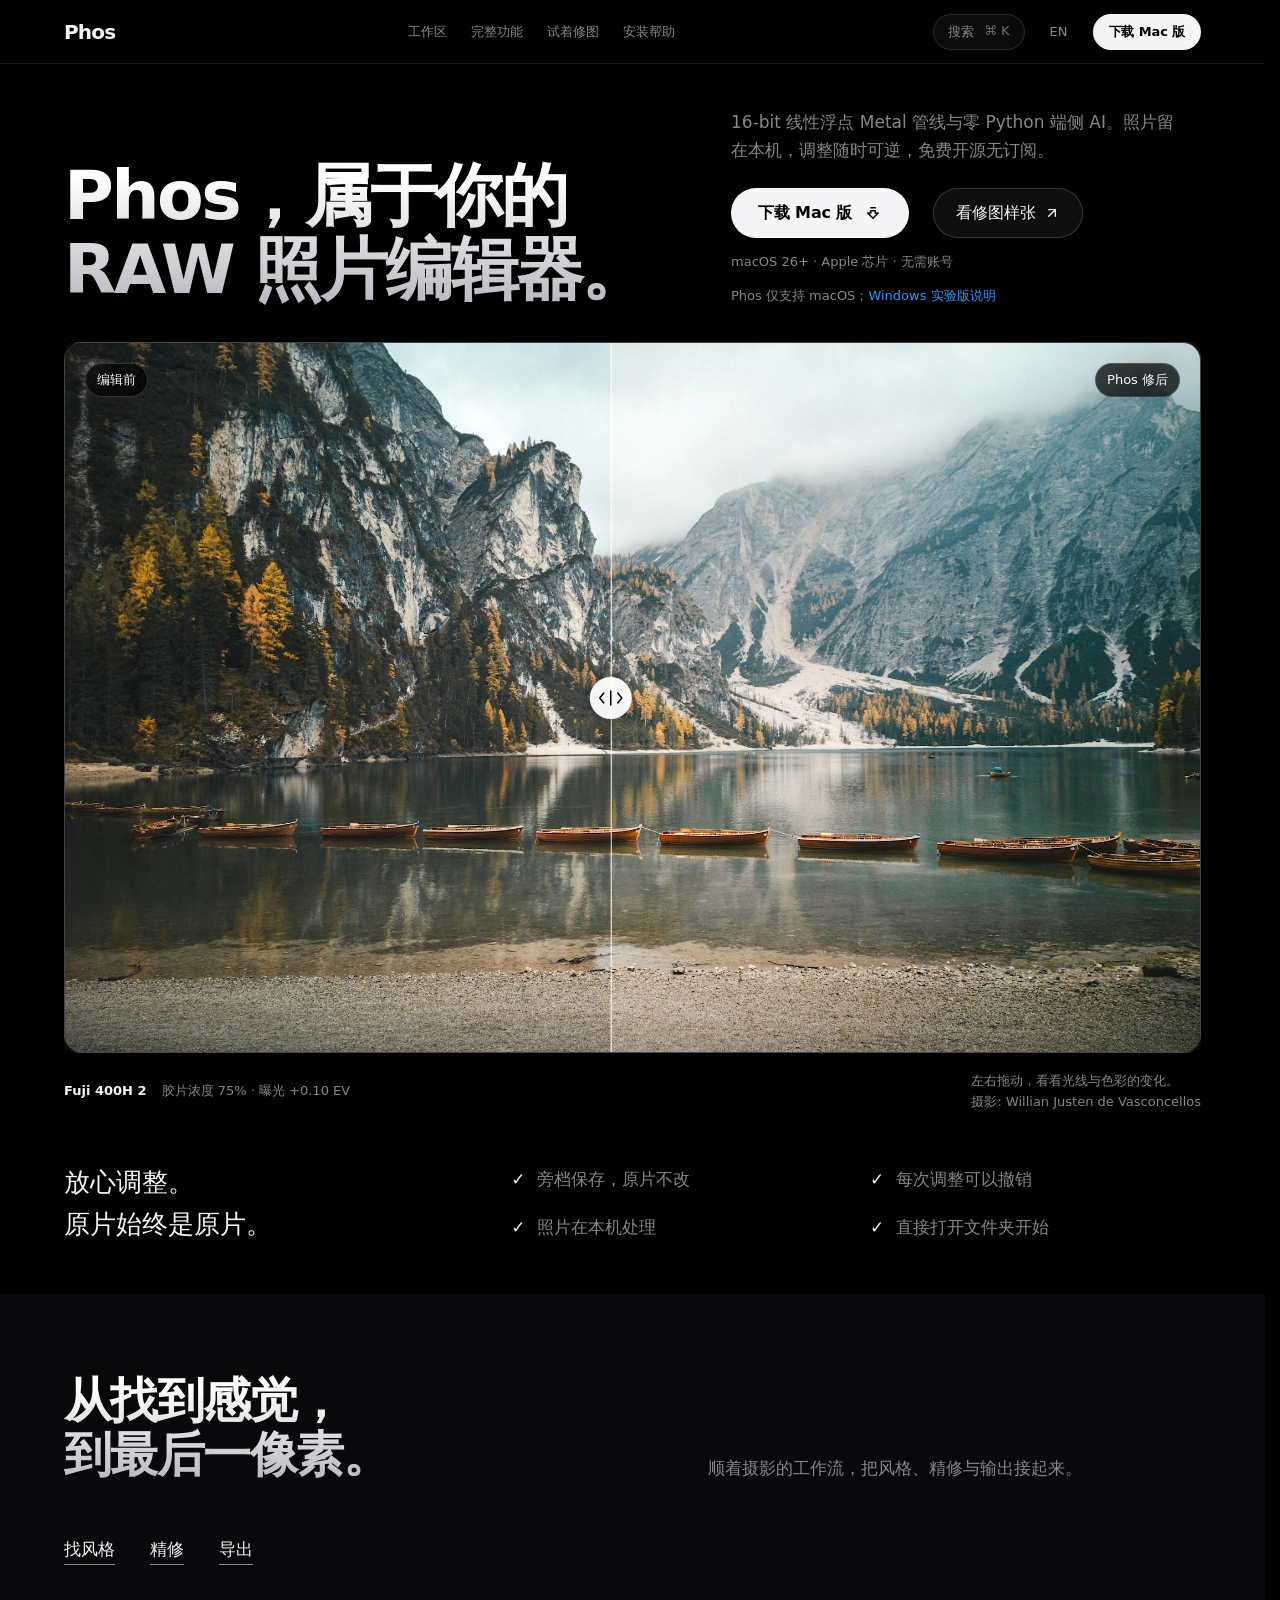
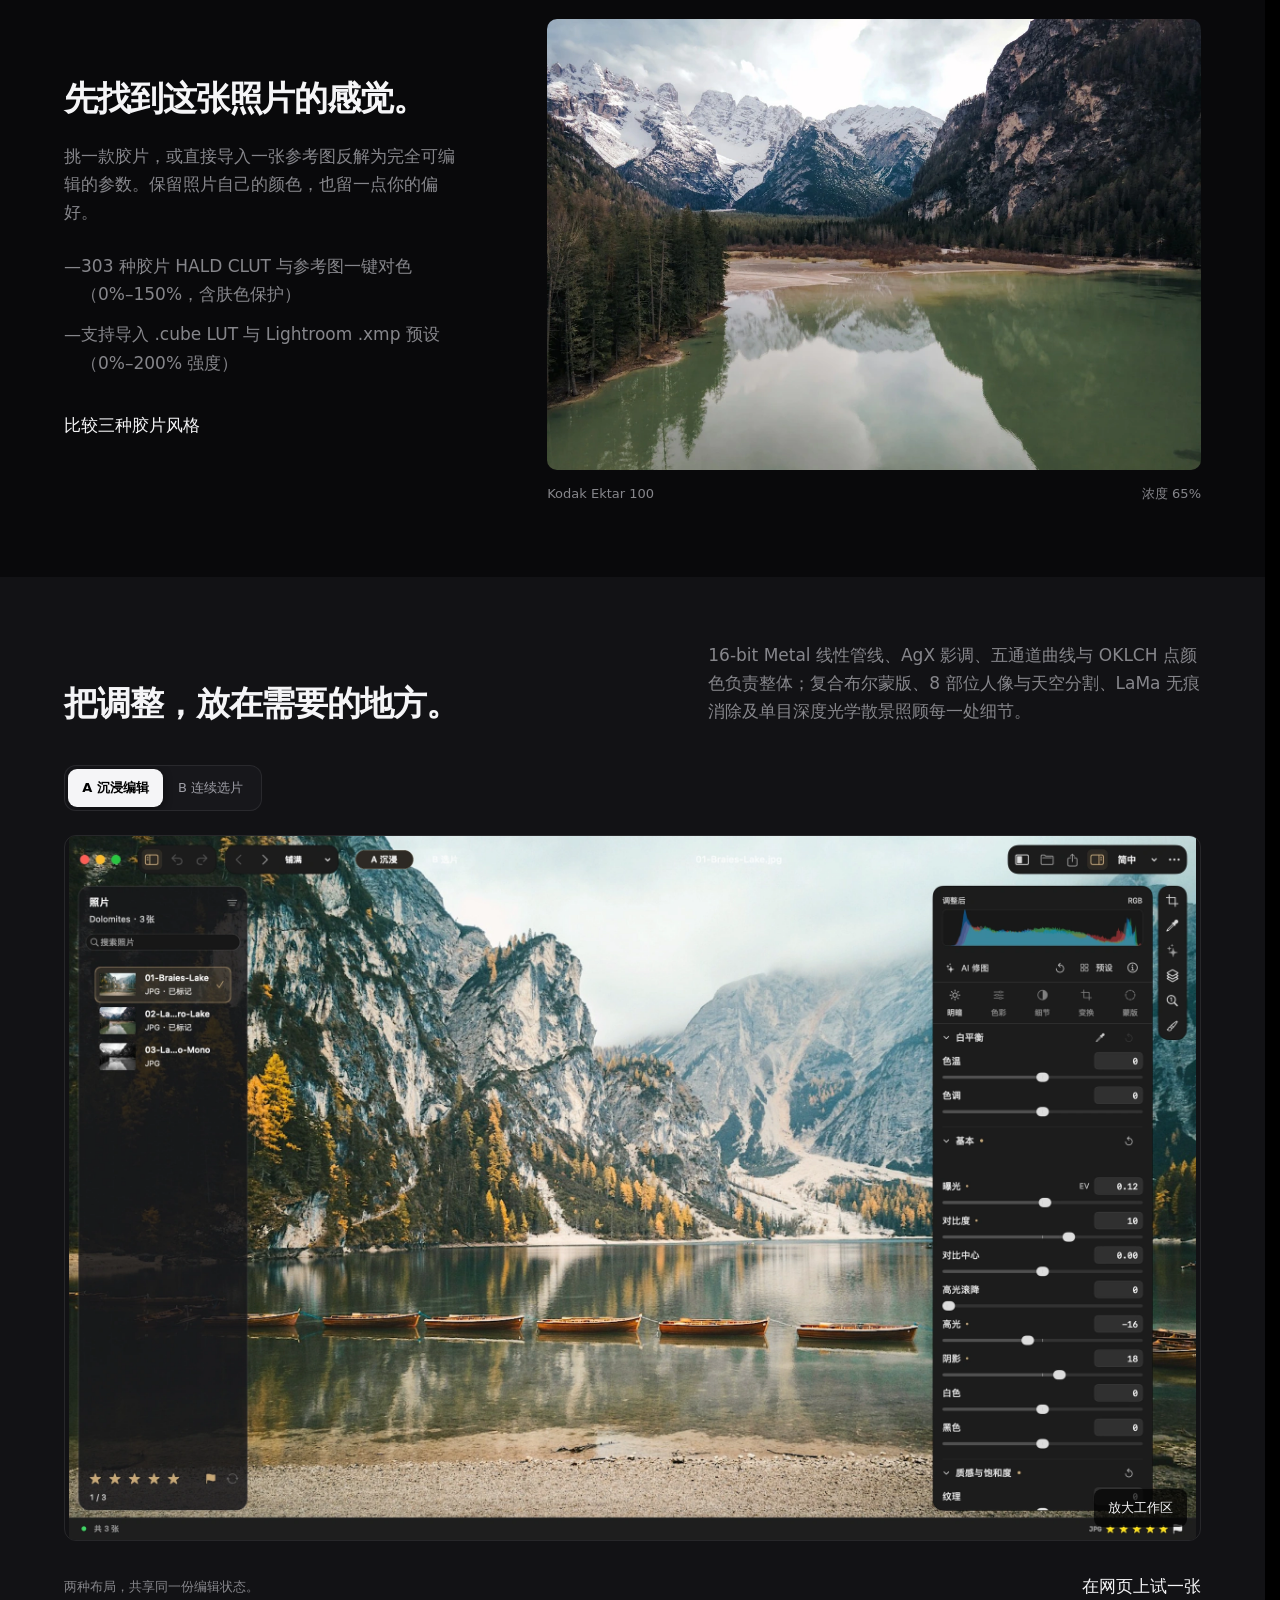
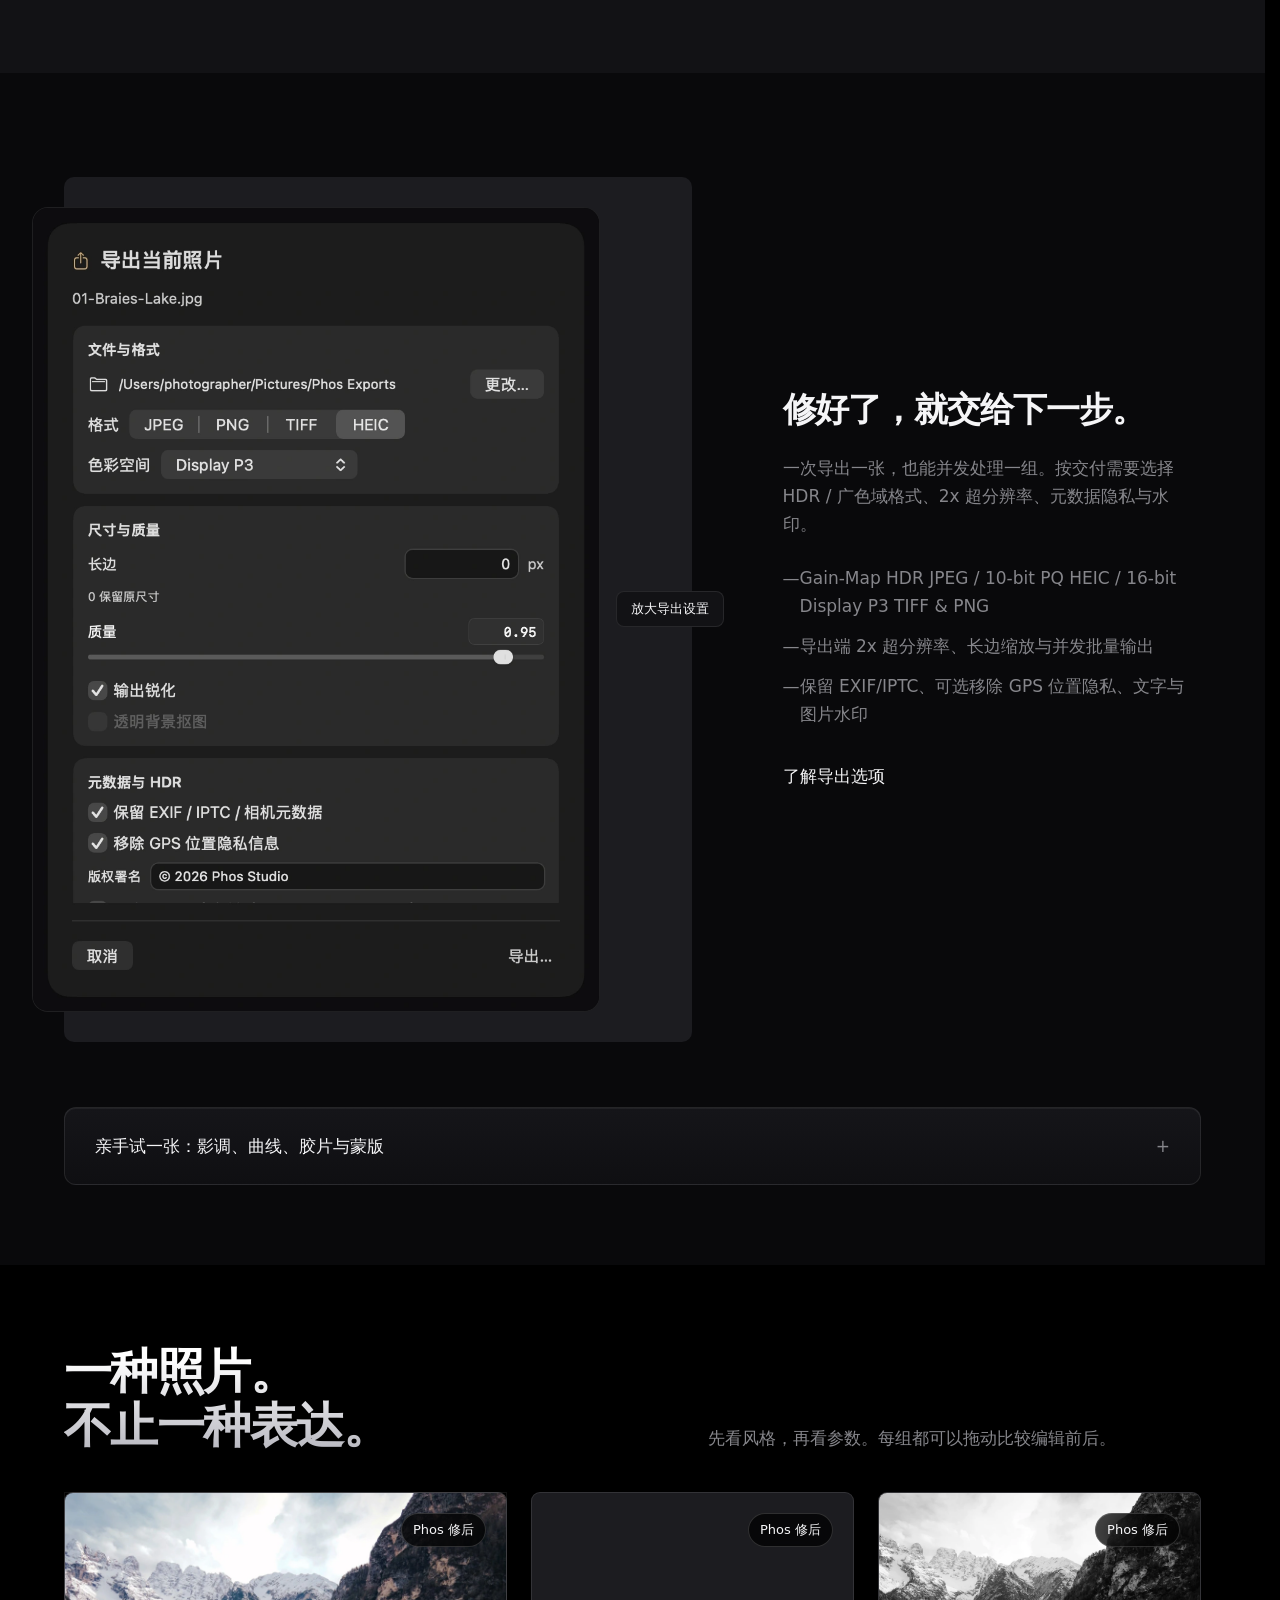
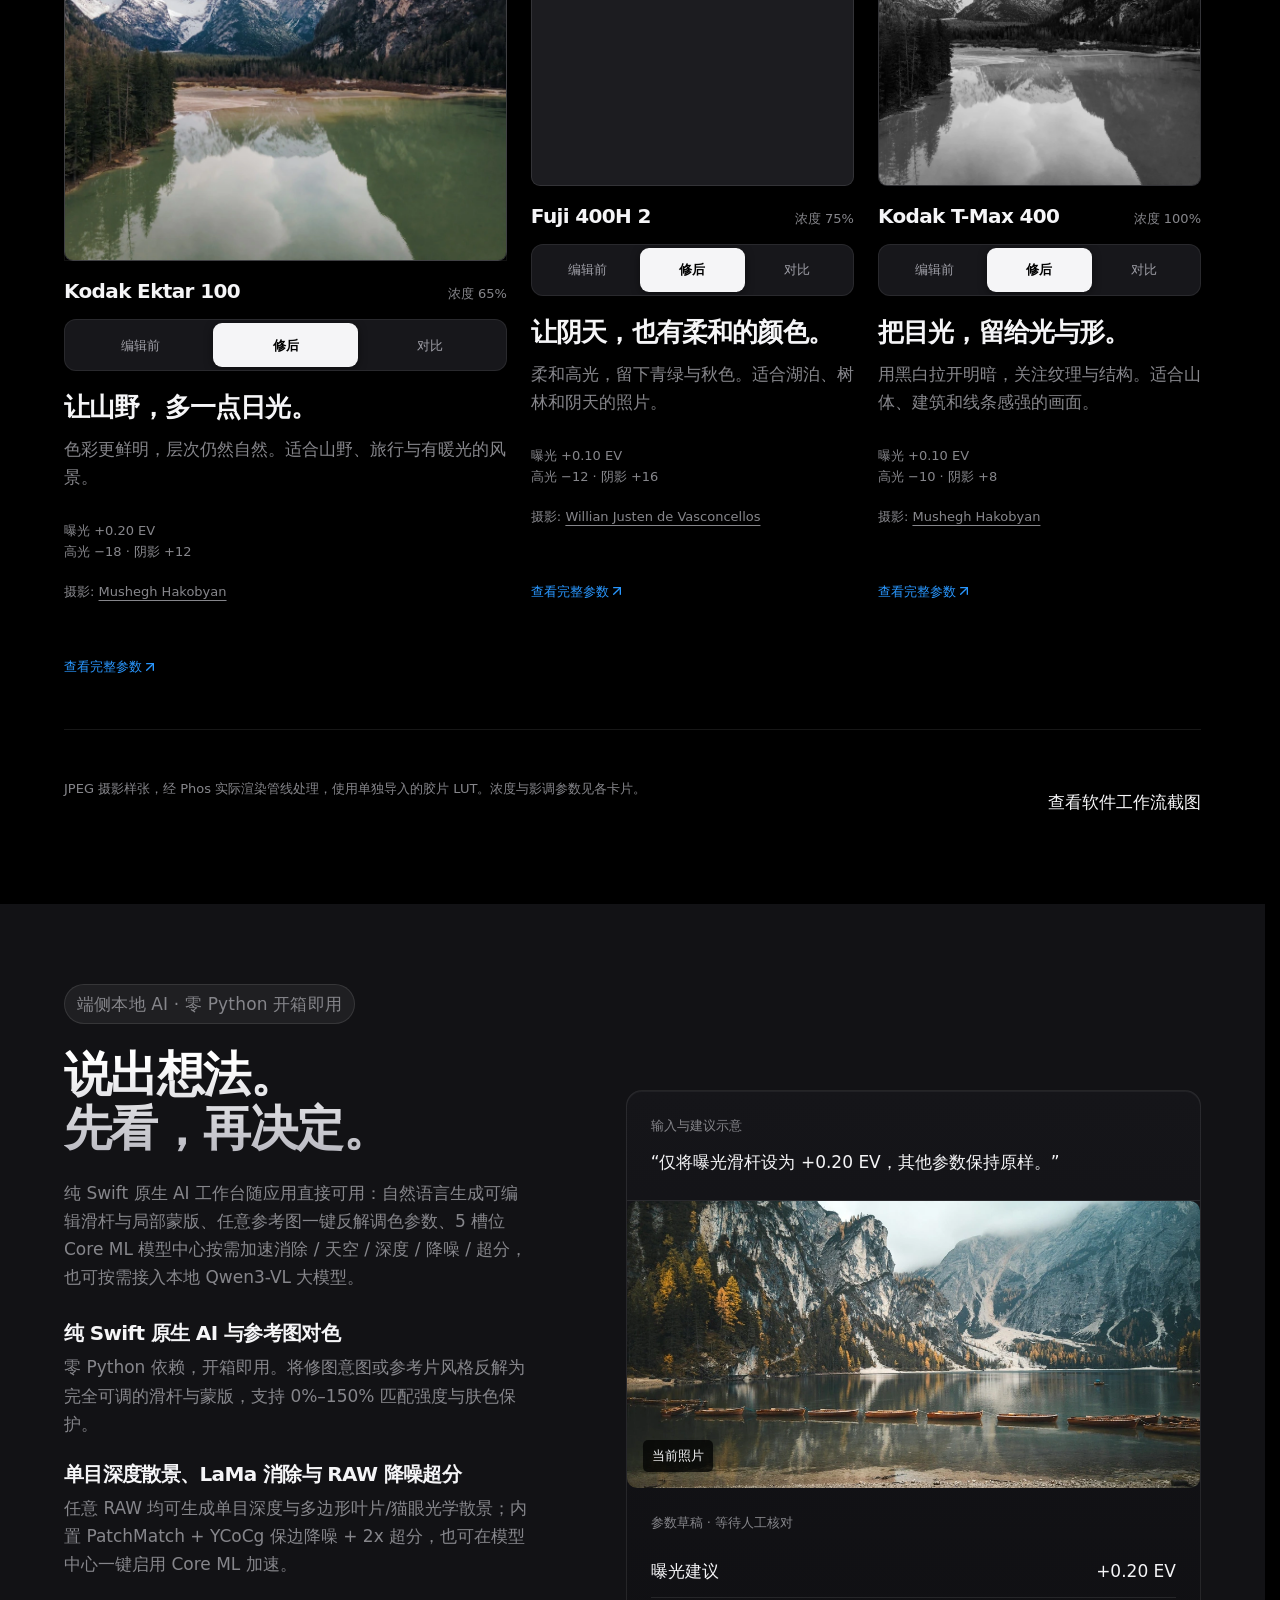
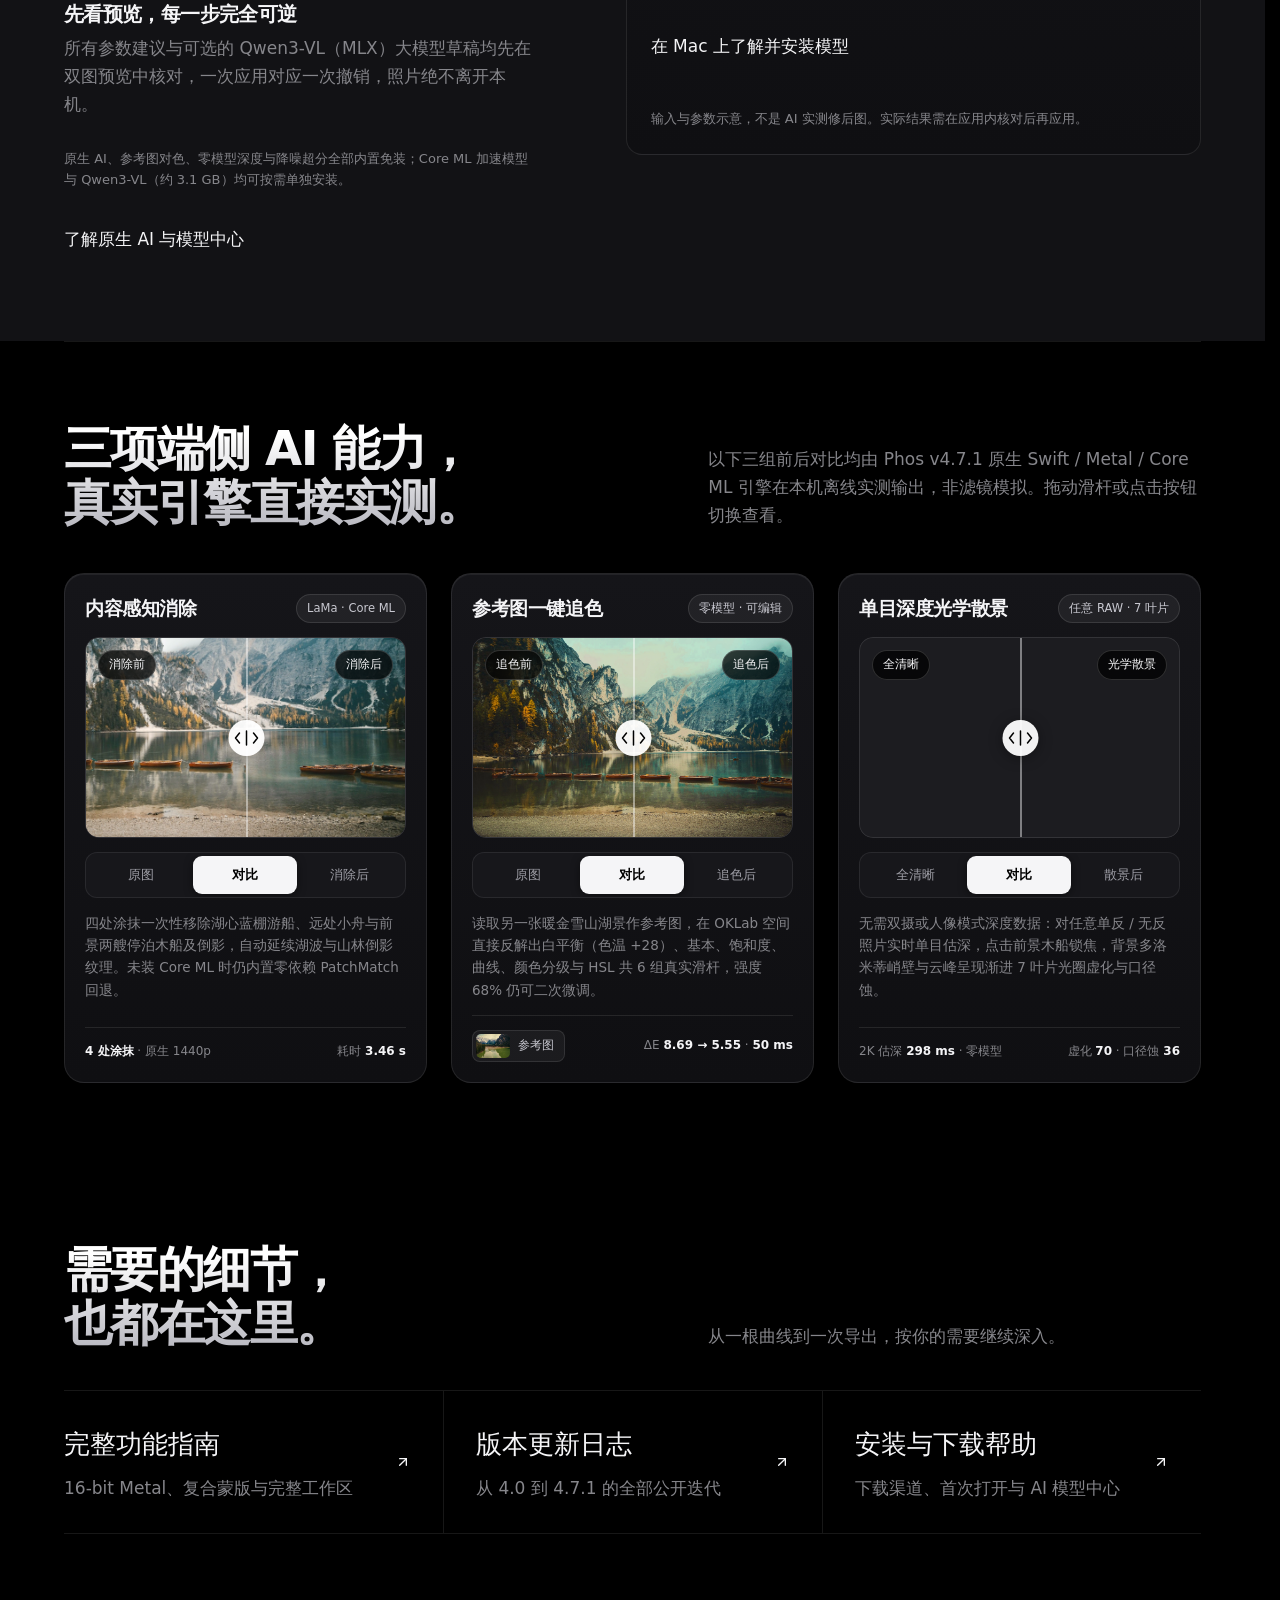
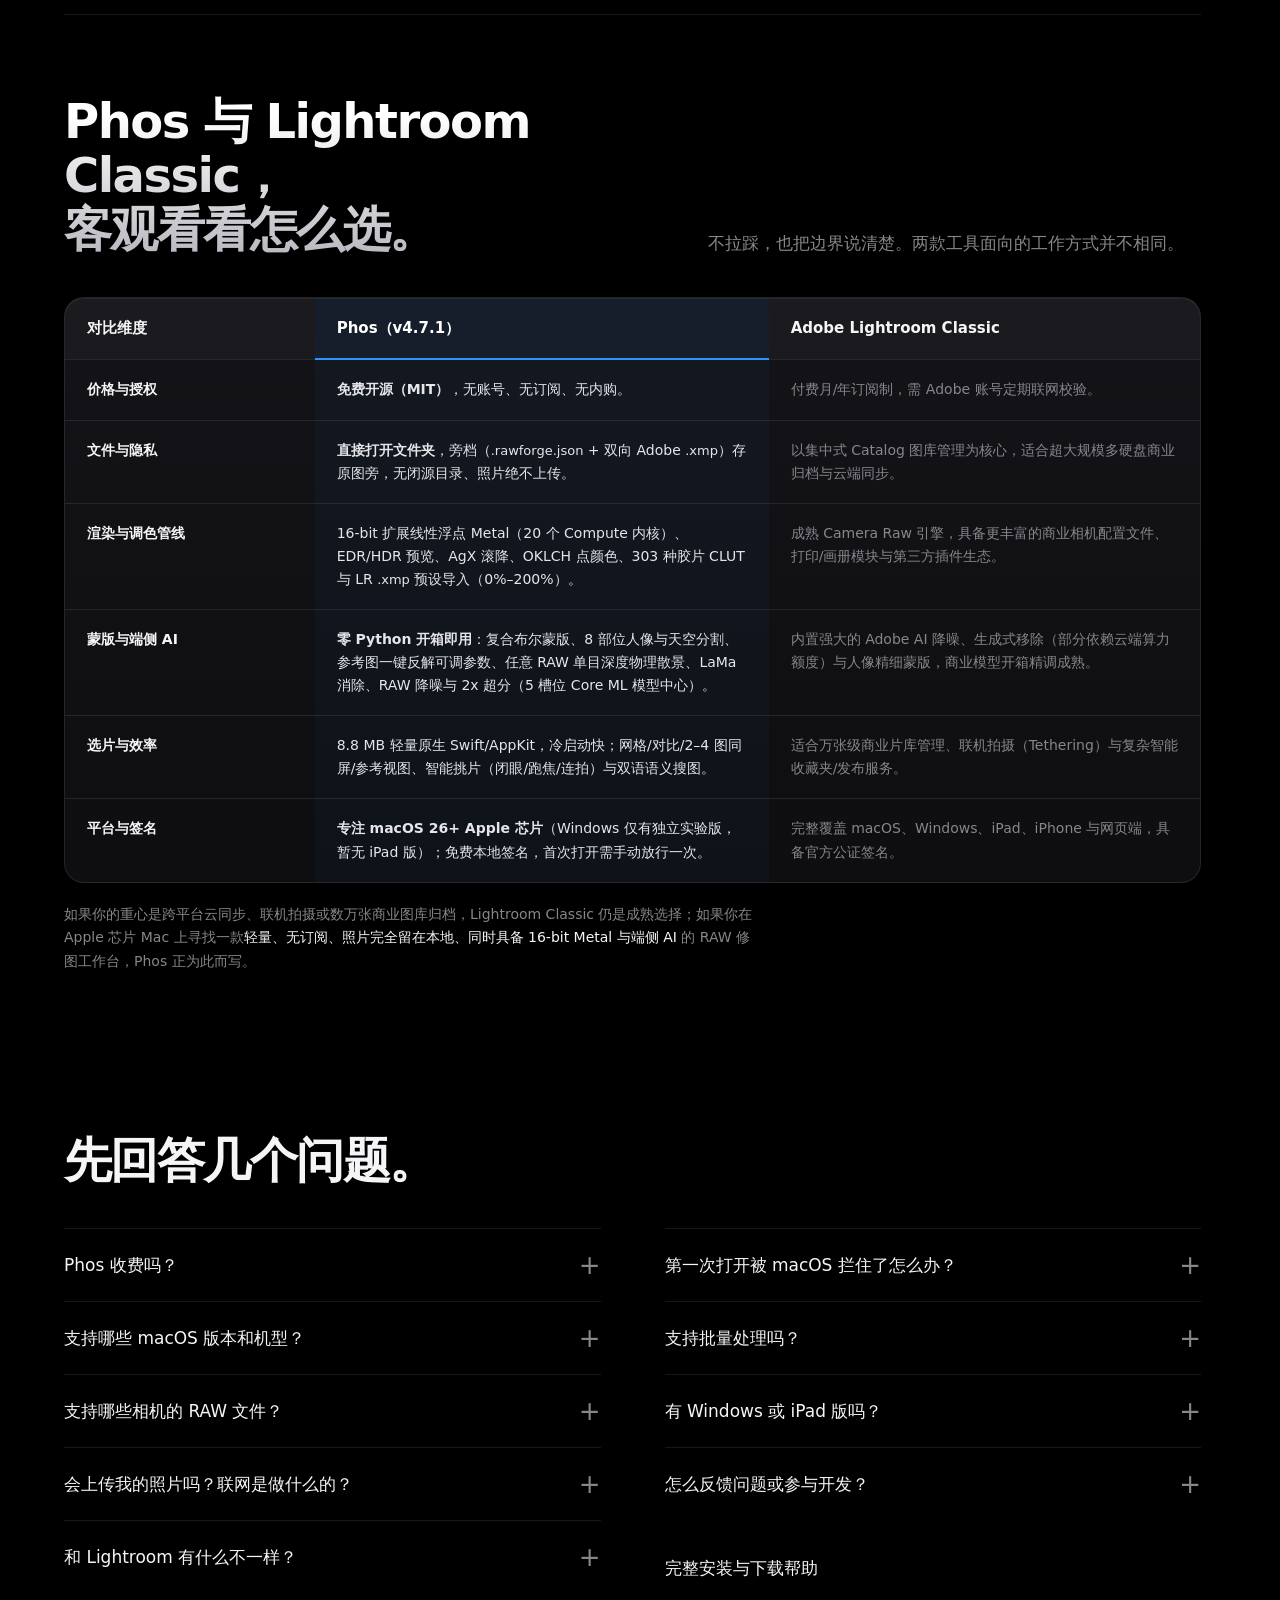
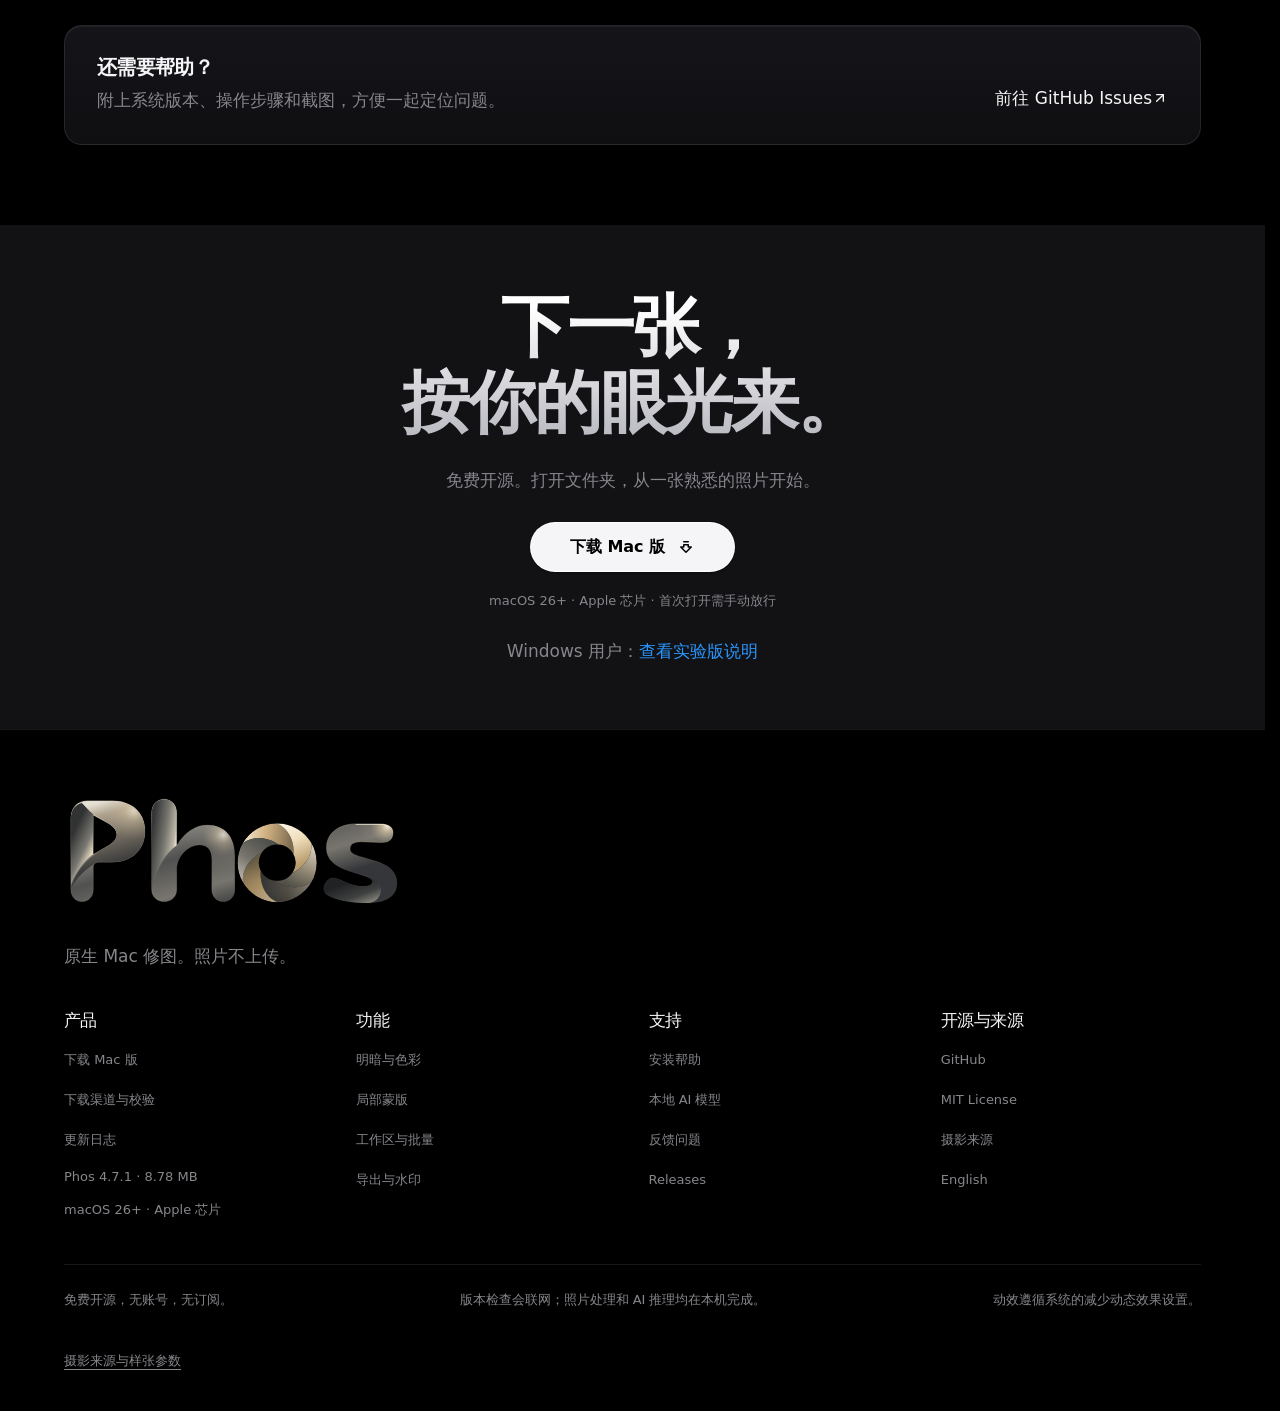
==== index.html @ 777ca010 "refactor(site): Apple Pro darkroom redesign, remove muddy gold, upgrade all photography & v4.7.1 dar" ====
<!DOCTYPE html>
<html lang="zh-CN" data-theme="phos" class="photo-edition"><head>

<meta charset="utf-8">

<meta name="viewport" content="width=device-width, initial-scale=1">
<title>Phos — 原生 Mac RAW 照片编辑器</title>

<meta name="description" content="Phos 是为 macOS 而写的免费开源 RAW 照片编辑器：16-bit 线性浮点 Metal/EDR 管线、OKLCH 点颜色、复合布尔蒙版与 8 部位人像分割、零 Python 端侧 AI（参考图对色、单目深度物理散景、LaMa 消除、2x 超分）及 HDR Gain-Map 导出。纯本机处理，无账号、无订阅。">

<meta name="keywords" content="Phos, RAW 修图软件, macOS RAW 编辑器, Metal 16-bit, EDR HDR, OKLCH 点颜色, 参考图调色, 光学散景, 复合布尔蒙版, LaMa 消除, Adobe XMP, 胶片模拟 CLUT, Swift, Core ML, 非破坏性编辑">

<link rel="canonical" href="https://zenodeng.com/">

<link rel="alternate" hreflang="zh-CN" href="https://zenodeng.com/">

<link rel="alternate" hreflang="en" href="https://zenodeng.com/en/">

<link rel="alternate" hreflang="x-default" href="https://zenodeng.com/">

<meta name="google-site-verification" content="VpFD-mee9gLzbt9L78dK2LwITVrWsh_sOPfUTFIICrg">

<meta name="theme-color" content="#000000">

<meta property="og:type" content="website">

<meta property="og:locale" content="zh_CN">

<meta property="og:locale:alternate" content="en_US">

<meta property="og:title" content="Phos — 原生 Mac RAW 照片编辑器">

<meta property="og:description" content="16-bit 线性浮点 Metal/EDR 管线、OKLCH 点颜色、复合布尔蒙版与零 Python 端侧 AI（参考图对色、单目深度光学散景、LaMa 消除、RAW 降噪与 2x 超分）。纯本机处理，免费开源无订阅。">

<meta property="og:url" content="https://zenodeng.com/">

<meta property="og:image" content="https://zenodeng.com/images/og-phos.jpg">
<meta name="twitter:image" content="https://zenodeng.com/images/og-phos.jpg">

<meta name="twitter:card" content="summary_large_image">

<link rel="icon" href="images/phos-icon-dark.png" type="image/png">

<script type="application/ld+json">
{
  "@context": "https://schema.org",
  "@type": "SoftwareApplication",
  "name": "Phos",
  "alternateName": "RawForge",
  "operatingSystem": "macOS 26.0 or later (Apple silicon)",
  "applicationCategory": "MultimediaApplication",
  "applicationSubCategory": "RAW 照片编辑器 / Photo Editing",
  "softwareVersion": "4.7.1",
  "fileSize": "8.78MB",
  "isAccessibleForFree": true,
  "offers": {
    "@type": "Offer",
    "price": "0",
    "priceCurrency": "CNY"
  },
  "license": "https://opensource.org/licenses/MIT",
  "description": "macOS 原生非破坏性 RAW 照片编辑器：16-bit 扩展线性浮点 Metal/EDR 管线、AgX 影调与 OKLCH 点颜色、303 种胶片 CLUT、复合布尔蒙版与 8 部位人像分割、零 Python 端侧 AI（参考图反解对色、单目深度物理光学散景、LaMa 消除、RAW 降噪与导出 2x 超分、智能挑片与双语语义搜图）、双向 Adobe XMP 与 82 支内置镜头配置。全部在本机完成，照片不上传、无账号、无订阅。",
  "url": "https://zenodeng.com/",
  "downloadUrl": "https://zenodeng.com/download/Phos-macOS-apple-silicon.dmg",
  "installUrl": "https://zenodeng.com/help.html#install",
  "screenshot": "https://zenodeng.com/images/og-phos.jpg",
  "inLanguage": [
    "zh-CN",
    "en"
  ],
  "sameAs": [
    "https://github.com/Zenodeng/Phos"
  ],
  "author": {
    "@type": "Person",
    "name": "Zenodeng",
    "url": "https://github.com/Zenodeng"
  },
  "featureList": [
    "16-bit 扩展线性浮点 Metal 管线（20 个 Compute 内核）与 EDR/HDR 直通预览",
    "AgX 对比中心/高光滚降、14-stop Guided Filter 保边影调与高光/阴影溢出警示（J）",
    "OKLCH 空间 HSL、独立点颜色（Point Color）吸管与参考图一键反解可编辑参数对色",
    "复合布尔蒙版（加/减/交）、自动边缘吸附压感画笔、天空分割与 8 部位人像分割",
    "任意 RAW 单目深度估计与物理光学散景（多边形光圈叶片、HDR 光斑增益、猫眼旋焦）",
    "Heal / Clone / Big-LaMa 无痕消除、非破坏性 RAW 域 YCoCg 降噪与导出端 2x 超分辨率",
    "多视图选片（G 网格 / C 对比 / N 多图同屏 / ⇧R 参考）、智能挑片与双语语义搜图",
    "双向 Adobe XMP 旁档、Lightroom .xmp 预设导入（0%–200%）、虚拟副本与 82 支内置镜头",
    "Gain-Map HDR JPEG、10-bit PQ HEIC、16-bit Display P3 TIFF/PNG 与 EXIF/GPS 隐私控制",
    "零 Python 原生端侧 AI、5 槽位 Core ML 模型中心与可选本地 Qwen3-VL MLX 模式"
  ]
}
</script>

<script type="application/ld+json">
{
  "@context": "https://schema.org",
  "@type": "FAQPage",
  "mainEntity": [
    {
      "@type": "Question",
      "name": "Phos 收费吗？",
      "acceptedAnswer": {
        "@type": "Answer",
        "text": "免费，开源，采用 MIT 协议。没有订阅、没有内购、不需要注册账号，也不存在「专业版」的区分。"
      }
    },
    {
      "@type": "Question",
      "name": "支持哪些 macOS 版本和机型？",
      "acceptedAnswer": {
        "@type": "Answer",
        "text": "需要 macOS 26.0 或更高版本，且是 Apple 芯片（M 系列）的 Mac。3.2.5 起最低系统从 15.0 提高到 26.0，旧系统请继续使用 3.2.4。当前只提供 Apple 芯片构建，Intel 机型暂不支持。"
      }
    },
    {
      "@type": "Question",
      "name": "支持哪些相机的 RAW 文件？",
      "acceptedAnswer": {
        "@type": "Answer",
        "text": "走 macOS 系统内置的 RAW 解码（Core Image 与 ImageIO），凡是系统「预览」能打开的 RAW 都能编辑 —— 覆盖佳能 CR2 / CR3、尼康 NEF、索尼 ARW、富士 RAF、Adobe DNG 等主流格式。更新的机型能否支持，取决于你所用的 macOS 版本是否已内置该机型的解码器。"
      }
    },
    {
      "@type": "Question",
      "name": "会上传我的照片吗？联网是做什么的？",
      "acceptedAnswer": {
        "@type": "Answer",
        "text": "不会上传。照片全程在本机处理，没有云端、没有账号、没有遥测。唯一的联网行为是启动时向官网查一次最新版本号，请求里不含任何关于你、你的照片或这台 Mac 的信息。"
      }
    },
    {
      "@type": "Question",
      "name": "和 Lightroom 有什么不一样？",
      "acceptedAnswer": {
        "@type": "Answer",
        "text": "Phos 是纯本机开源方案：不订阅、不建闭源图库、不强制云同步。打开文件夹即可在 16-bit 线性浮点 Metal/EDR 管线上编辑 RAW，支持 OKLCH 点颜色、复合布尔与 8 部位人像蒙版、零 Python 端侧 AI（参考图反解对色、单目深度物理散景、LaMa 消除、2x 超分），还能双向读写 Adobe XMP 旁档并直接导入 Lightroom .xmp 预设。"
      }
    },
    {
      "@type": "Question",
      "name": "第一次打开被 macOS 拦住了怎么办？",
      "acceptedAnswer": {
        "@type": "Answer",
        "text": "这是所有未做 Apple 公证的应用都会遇到的统一提示，不是 Phos 独有的问题。双击 Phos → 点弹窗里的「完成」→ 打开「系统设置 → 隐私与安全性」→ 滚到底部点「仍要打开」。也可以在「终端」执行 xattr -dr com.apple.quarantine /Applications/Phos.app 一次性去掉隔离标记。"
      }
    },
    {
      "@type": "Question",
      "name": "支持批量处理吗？",
      "acceptedAnswer": {
        "@type": "Answer",
        "text": "支持。提供网格（G）、双图对比（C）、2–4 图同屏（N）与参考视图（⇧R），配合端侧智能挑片（闭眼/跑焦/连拍检测）、双语语义搜图、虚拟副本、多选同步调整与并发批量导出（含 2x 超分与水印）。"
      }
    },
    {
      "@type": "Question",
      "name": "有 Windows 或 iPad 版吗？",
      "acceptedAnswer": {
        "@type": "Answer",
        "text": "macOS 版是主线。Windows 另有一个实验性移植版（4.4.0，从 macOS 4.4.0 的源码移植），与 macOS 分开维护：Apple 的 Vision 与 Core Image 换成了本地实现；本地 AI 需要自行下载底模后在软件内一键准备；也未做代码签名。可以在 下载区 获取。iPad 版仍在可行性评估阶段，没有可发布的时间表。"
      }
    },
    {
      "@type": "Question",
      "name": "怎么反馈问题或参与开发？",
      "acceptedAnswer": {
        "@type": "Answer",
        "text": "到 GitHub 仓库提 Issue 或 Pull Request 都可以。项目用 Swift 编写，基于 Metal、Core Image、Vision、Core ML 与 AppKit。"
      }
    }
  ]
}
</script>

<link rel="stylesheet" href="assets/editor-demo.css?v=500apple">

<link rel="stylesheet" href="assets/home-layout.css?v=500apple">

<link rel="stylesheet" href="assets/system.css?v=500apple">

<link rel="stylesheet" href="assets/motion.css?v=500apple"><link rel="stylesheet" href="assets/p0.css?v=500apple"><link rel="stylesheet" href="assets/seam-light.css?v=500apple"><link rel="stylesheet" href="assets/kinetic-light.css?v=500apple"></head>

<body><a class="skip" href="#main">跳到正文</a>

<nav class="site-nav" aria-label="主导航"><a class="wordmark" href="./" aria-label="Phos"><span class="wordmark-text" translate="no">Phos</span></a>
<div class="nav-links"><a href="index.html#workspace">工作区</a><a href="features.html">完整功能</a><a href="index.html#studio">试着修图</a><a href="help.html">安装帮助</a></div>

<div class="nav-actions"><button class="command-trigger" type="button" aria-haspopup="dialog"><span>搜索</span><kbd>⌘ K</kbd></button><a class="language" href="en/" aria-label="Switch to English">EN</a><a class="nav-download" href="download/Phos-macOS-apple-silicon.dmg" download="">下载 Mac 版</a><button class="menu-toggle" type="button" aria-haspopup="dialog" aria-expanded="false" aria-controls="mobile-menu" hidden="">菜单<svg width="20" height="20" viewBox="0 0 20 20" fill="none" stroke="currentColor" aria-hidden="true"><path d="M3 6h14M3 14h14"></path></svg></button></div>
</nav>

<dialog class="mobile-menu" id="mobile-menu" aria-labelledby="mobile-menu-title">
<div class="mobile-menu-header">
<h2 id="mobile-menu-title">浏览 Phos</h2><button class="dialog-close menu-close" type="button">关闭</button></div>

<nav aria-label="移动端导航"><a href="index.html#workspace">工作区</a><a href="features.html">完整功能</a><a href="index.html#studio">试着修图</a><a href="help.html">安装帮助</a></nav>

<div class="mobile-menu-footer"><a class="language" href="en/">English</a><a class="button primary" href="download/Phos-macOS-apple-silicon.dmg" download="">下载 Mac 版</a></div>
</dialog>

<noscript><nav class="noscript-nav" aria-label="页面导航"><a href="index.html#workspace">工作区</a><a href="features.html">完整功能</a><a href="index.html#studio">试着修图</a><a href="help.html">安装帮助</a></nav></noscript>

<main id="main">

<header id="top" class="photo-hero">

<div class="hero-intro page-width">

<h1><span class="hero-brand-text" translate="no">Phos</span>，属于你的<br>RAW 照片编辑器。</h1>

<div class="hero-purpose">

<p>16-bit 线性浮点 Metal 管线与零 Python 端侧 AI。照片留在本机，调整随时可逆，免费开源无订阅。</p>

<div class="hero-actions"><a class="button primary" href="download/Phos-macOS-apple-silicon.dmg" download="">下载 Mac 版<span class="download-icon" aria-hidden="true"><svg class="download-arrow" viewBox="0 0 24 24" width="24" height="24" fill="none" aria-hidden="true"><path d="M12 4v16m-6-6 6 6 6-6" stroke="currentColor" stroke-width="1.6" stroke-linecap="round" stroke-linejoin="round"/></svg></span></a><a class="quiet-link" href="#gallery">看修图样张<span aria-hidden="true">↗</span></a></div>

<p class="hero-requirements">macOS 26+ · Apple 芯片 · 无需账号</p>
<p class="platform-note">Phos 仅支持 macOS；<a href="help.html#windows">Windows 实验版说明</a></p></div>

</div>

<figure class="hero-photo-story page-width">

<div class="photo-comparison signature-product hero-compare" data-compare="hero" data-split="48" data-seam data-edge="all" data-tone="light" data-trigger="enter" data-strength="default">

<div class="compare-viewport"><picture><source type="image/webp" srcset="images/photo-edits/braies-fuji-after-800.webp?v=500apple 1024w, images/photo-edits/braies-fuji-after-1600.webp?v=500apple 2048w" sizes="(max-width: 760px) 100vw, 1280px"><img class="compare-after" src="images/photo-edits/braies-fuji-after-1600.webp?v=500apple" srcset="images/photo-edits/braies-fuji-after-800.webp?v=500apple 1024w, images/photo-edits/braies-fuji-after-1600.webp?v=500apple 2048w" sizes="(max-width: 760px) 100vw, 1280px" width="2048" height="1280" alt="秋日山湖与木船，经 Phos 胶片和影调调整后的摄影作品" fetchpriority="high" decoding="async"></picture>

<div class="compare-before"><picture><source type="image/webp" srcset="images/photo-edits/braies-fuji-before-800.webp?v=500apple 1024w, images/photo-edits/braies-fuji-before-1600.webp?v=500apple 2048w" sizes="(max-width: 760px) 100vw, 1280px"><img src="images/photo-edits/braies-fuji-before-1600.webp?v=500apple" srcset="images/photo-edits/braies-fuji-before-800.webp?v=500apple 1024w, images/photo-edits/braies-fuji-before-1600.webp?v=500apple 2048w" sizes="(max-width: 760px) 100vw, 1280px" width="2048" height="1280" alt="" decoding="async"></picture></div>

<div class="compare-labels" aria-hidden="true"><span>编辑前</span><span>Phos 修后</span></div>

<span class="compare-divider" aria-hidden="true"><span><svg viewBox="0 0 32 24" width="32" height="24" fill="none" aria-hidden="true"><path d="m9 7-4 5 4 5M23 7l4 5-4 5M16 5v14" stroke="currentColor" stroke-width="1.5" stroke-linecap="round" stroke-linejoin="round"/></svg></span></span><input class="compare-range" type="range" min="0" max="100" value="48" step="1" aria-label="Fuji 400H 2 修图前后对比，编辑前画面占比"></div>

</div>

<figcaption>

<div><strong>Fuji 400H 2</strong><span>胶片浓度 75% · 曝光 +0.10 EV</span></div>

<p>左右拖动，看看光线与色彩的变化。<br>摄影: <a href="https://unsplash.com/photos/mountains-and-a-lake-reflect-under-a-cloudy-sky-RyoQe3BU8gI" target="_blank" rel="noopener">Willian Justen de Vasconcellos</a></p></figcaption></figure>

</header>

<section class="safety-strip page-width" aria-label="照片与编辑安全">

<p>放心调整。<br>原片始终是原片。</p>

<ul>

<li><span aria-hidden="true">✓</span>旁档保存，原片不改</li>

<li><span aria-hidden="true">✓</span>每次调整可以撤销</li>

<li><span aria-hidden="true">✓</span>照片在本机处理</li>

<li><span aria-hidden="true">✓</span>直接打开文件夹开始</li></ul>

</section>

<section id="workspace" class="workflow-section editorial-section">

<div id="capabilities" class="page-width workflow-heading">

<div class="section-heading">

<h2>从找到感觉，<br>到最后一像素。</h2>

<p>顺着摄影的工作流，把风格、精修与输出接起来。</p></div>

<nav class="workflow-index" aria-label="修图工作流"><a href="#find-style">找风格</a><a href="#refine">精修</a><a href="#finish-export">导出</a></nav>

</div>

<article id="find-style" class="workflow-look page-width">

<div class="workflow-copy">

<h3>先找到这张照片的感觉。</h3>

<p>挑一款胶片，或直接导入一张参考图反解为完全可编辑的参数。保留照片自己的颜色，也留一点你的偏好。</p>

<ul class="feature-notes">

<li>303 种胶片 HALD CLUT 与参考图一键对色（0%–150%，含肤色保护）</li>

<li>支持导入 .cube LUT 与 Lightroom .xmp 预设（0%–200% 强度）</li></ul>

<a class="text-link" href="#gallery">比较三种胶片风格</a></div>

<figure><picture><source type="image/webp" srcset="images/photo-edits/landro-ektar-after-800.webp?v=500apple 1024w, images/photo-edits/landro-ektar-after-1600.webp?v=500apple 2048w" sizes="(max-width:760px) 100vw, 720px"><img src="images/photo-edits/landro-ektar-after-1600.webp?v=500apple" srcset="images/photo-edits/landro-ektar-after-800.webp?v=500apple 1024w, images/photo-edits/landro-ektar-after-1600.webp?v=500apple 2048w" sizes="(max-width:760px) 100vw, 720px" width="2048" height="1536" alt="Kodak Ektar 100 胶片配方呈现的山湖层次" loading="lazy"></picture>

<figcaption>Kodak Ektar 100 <span>浓度 65%</span></figcaption></figure>

</article>

<article id="refine" class="workflow-refine">

<div class="page-width">

<div class="section-heading">

<h3>把调整，放在需要的地方。</h3>

<div>

<p>16-bit Metal 线性管线、AgX 影调、五通道曲线与 OKLCH 点颜色负责整体；复合布尔蒙版、8 部位人像与天空分割、LaMa 无痕消除及单目深度光学散景照顾每一处细节。</p></div>

</div>

<div class="workspace-slot">

<div class="mode-picker" role="group" aria-label="工作区布局"><button type="button" data-workspace="a" aria-pressed="true">A 沉浸编辑</button><button type="button" data-workspace="b" aria-pressed="false">B 连续选片</button></div>

<figure class="workspace-figure">

<div class="workspace-image" data-seam data-edge="top" data-tone="light" data-trigger="enter" data-strength="quiet"><picture><source type="image/webp" srcset="images/native-20261031/workspace-a.webp?v=500apple"><img src="images/native-20261031/workspace-a.webp?v=500apple" width="2160" height="1341" alt="A 沉浸编辑" class="workspace-shot active" loading="lazy" decoding="async"></picture><picture><source type="image/webp" srcset="images/native-20261031/workspace-b.webp?v=500apple"><img src="images/native-20261031/workspace-b.webp?v=500apple" width="2160" height="1341" alt="B 连续选片" class="workspace-shot" aria-hidden="true" loading="lazy" decoding="async"></picture></div>

<button class="image-zoom" type="button" data-zoom="workspace-real">放大工作区</button>

<figcaption id="workspaceCaption" aria-live="polite" data-a="当前展示 A 沉浸布局。浮动面板之间，照片铺满画布。" data-b="当前展示 B 选片布局。完整画面与底部胶片条，适合连续选片。">当前展示 A 沉浸布局。浮动面板之间，照片铺满画布。</figcaption></figure>

</div>

<div class="refine-bottom">

<p>两种布局，共享同一份编辑状态。</p><a class="text-link" href="#studio">在网页上试一张</a></div>

</div>

</article>

<article id="finish-export" class="workflow-export page-width">

<figure class="feature-shot export-shot"><img src="images/native-20261031/export.webp?v=500apple" width="880" height="1436" loading="lazy" alt="Phos 导出窗口，展示格式、尺寸和水印设置"><button class="image-zoom" type="button" data-zoom="export-real">放大导出设置</button></figure>

<div class="workflow-copy">

<h3>修好了，就交给下一步。</h3>

<p>一次导出一张，也能并发处理一组。按交付需要选择 HDR / 广色域格式、2x 超分辨率、元数据隐私与水印。</p>

<ul class="feature-notes">

<li>Gain-Map HDR JPEG / 10-bit PQ HEIC / 16-bit Display P3 TIFF &amp; PNG</li>

<li>导出端 2x 超分辨率、长边缩放与并发批量输出</li>

<li>保留 EXIF/IPTC、可选移除 GPS 位置隐私、文字与图片水印</li></ul>

<a class="text-link" href="features.html#export">了解导出选项</a></div>

</article>

<details class="try-editor page-width">

<summary>亲手试一张：影调、曲线、胶片与蒙版<span aria-hidden="true">+</span></summary>

<div class="editor-slot">

<section id="studio" class="studio-section section-pad">

<div class="section-heading">

<h2>先修一张试试。</h2>

<p>拖动滑杆，试着改变光线与色彩。也可以切换曲线、胶片和渐变蒙版，找到你喜欢的感觉。</p></div>

<noscript>

<p>开启 JavaScript 可操作演示；下方仍可查看真实软件截图与功能介绍。</p></noscript>

<div class="demo" data-ui="">

        <!-- 画布 -->
        

<div class="stage" id="stage">
          <svg class="scene" viewBox="0 0 1200 760" preserveAspectRatio="xMidYMid slice" aria-label="演示用照片及可用键盘调整的蒙版控制点" role="group">
            <defs>
              <!-- 蒙版：从暖到透明，用来做局部曝光 -->
              <linearGradient id="maskGrad" gradientUnits="userSpaceOnUse" x1="240" y1="560" x2="900" y2="220">
                <stop offset="0" stop-color="#ffd9a0" stop-opacity="0"></stop>
                <stop offset="0.5" stop-color="#ffd9a0" stop-opacity="0.26"></stop>
                <stop offset="1" stop-color="#ffd9a0" stop-opacity="0.52"></stop>
              </linearGradient>
              <!-- 径向蒙版：中心亮、向外衰减 -->
              <radialGradient id="maskRadialGrad" gradientUnits="userSpaceOnUse" cx="552" cy="350" r="300">
                <stop offset="0" stop-color="#ffd9a0" stop-opacity="0.5"></stop>
                <stop offset="0.62" stop-color="#ffd9a0" stop-opacity="0.3"></stop>
                <stop offset="1" stop-color="#ffd9a0" stop-opacity="0"></stop>
              </radialGradient>
              <clipPath id="frameClip"><rect x="0" y="0" width="1200" height="760"></rect></clipPath>
              <!-- 色调曲线：查找表由 JS 的 drawCurve() 实时写入 tableValues -->
              <!-- 影调滤镜：所有调整合并在这一个 SVG 滤镜里。
                   不要拆成「外层 SVG 滤镜 + 内层 CSS filter」——外层滤镜会缓存输入，
                   后代元素的 CSS filter 变化不会让它重算，症状就是
                   「只有曲线能动、其他滑杆没反应」。
                   顺序与 CSS filter 链一致：亮度/对比 -> 饱和 -> 棕调 -> 色相 -> 曲线 -->
              <filter id="toneFx" color-interpolation-filters="sRGB" x="-2%" y="-2%" width="104%" height="104%">
                <feComponentTransfer>
                  <feFuncR type="linear" id="tfRS" slope="1" intercept="0"></feFuncR>
                  <feFuncG type="linear" id="tfGS" slope="1" intercept="0"></feFuncG>
                  <feFuncB type="linear" id="tfBS" slope="1" intercept="0"></feFuncB>
                </feComponentTransfer>
                <feColorMatrix type="saturate" id="tfSat" values="1"></feColorMatrix>
                <feColorMatrix type="matrix" id="tfSep" values="1 0 0 0 0  0 1 0 0 0  0 0 1 0 0  0 0 0 1 0"></feColorMatrix>
                <feColorMatrix type="hueRotate" id="tfHue" values="0"></feColorMatrix>
                <feComponentTransfer>
                  <feFuncR type="table" id="tfCR" tableValues="0 1"></feFuncR>
                  <feFuncG type="table" id="tfCG" tableValues="0 1"></feFuncG>
                  <feFuncB type="table" id="tfCB" tableValues="0 1"></feFuncB>
                </feComponentTransfer>
              </filter>
              <!-- 颗粒：feTurbulence 生成噪点 -->
              <filter id="grainFx" x="0" y="0" width="100%" height="100%" color-interpolation-filters="sRGB">
                <feTurbulence type="fractalNoise" baseFrequency="0.85" numOctaves="2" seed="7"></feTurbulence>
                <feColorMatrix type="saturate" values="0"></feColorMatrix>
              </filter>
              <!-- 暗角：中心透明、四角压暗 -->
              <radialGradient id="vignetteGrad" cx="0.5" cy="0.48" r="0.72">
                <stop offset="0.45" stop-color="#000000" stop-opacity="0"></stop>
                <stop offset="1" stop-color="#000000" stop-opacity="0.85"></stop>
              </radialGradient>
            </defs>

            <g clip-path="url(#frameClip)">
              <!-- 全部影调/色彩/胶片调整都在这一个滤镜里完成，sceneGroup 上不再挂 CSS filter -->
              <g filter="url(#toneFx)">
              <g id="sceneGroup">
                <!-- 演示用照片：AI 生成，无水印 -->
                <image href="images/photo-edits/braies-fuji-before-800.webp?v=500apple" x="0" y="0" width="1200" height="760" preserveAspectRatio="xMidYMid slice"></image>
                <!-- 蒙版着色层（局部曝光） -->
                <rect id="maskLayer" x="0" y="0" width="1200" height="760" fill="url(#maskGrad)" opacity="0" style="mix-blend-mode:screen;transition:opacity .3s ease"></rect>
              </g>
              </g>

              <!-- 颗粒与暗角：后期效果层，不参与上面的影调 / 色彩调整链 -->
              <rect id="grainLayer" x="0" y="0" width="1200" height="760" filter="url(#grainFx)" opacity="0" style="mix-blend-mode:overlay;pointer-events:none;transition:opacity .25s ease"></rect>
              <rect id="vignetteLayer" x="0" y="0" width="1200" height="760" fill="url(#vignetteGrad)" opacity="0" style="pointer-events:none;transition:opacity .25s ease"></rect>

              <!-- 蒙版参考线：线性为三线，径向为椭圆 -->
              <g id="localEffects"><defs><mask id="paintedRegion"><path id="paintRegionPath" stroke="#fff" fill="none" stroke-width="70" stroke-linecap="round" stroke-linejoin="round"></path></mask><filter id="depthBlur"><feGaussianBlur stdDeviation="10"></feGaussianBlur></filter></defs><path id="brushEffect" fill="none" stroke="#fff" stroke-width="70" stroke-linecap="round" stroke-linejoin="round" opacity="0.35"></path><image id="rangeEffect" x="0" y="0" width="1200" height="760" opacity="0"></image><image id="depthEffect" x="0" y="0" width="1200" height="760" href="images/photo-edits/braies-fuji-before-800.webp?v=500apple" preserveAspectRatio="xMidYMid slice" mask="url(#paintedRegion)" filter="url(#depthBlur)" opacity="0"></image></g><g id="guides" opacity="0" style="transition:opacity .28s ease">
                <g id="linearGuides" stroke="#fff" stroke-opacity="0.78" stroke-width="1.4" stroke-dasharray="7 6" fill="none">
                  <line id="gA" x1="0" y1="0" x2="0" y2="0"></line>
                  <line id="gB" x1="0" y1="0" x2="0" y2="0"></line>
                  <line id="gC" x1="0" y1="0" x2="0" y2="0"></line>
                </g>
                <g id="radialGuides" style="display:none">
                  <ellipse id="rOuter" cx="0" cy="0" rx="1" ry="1" fill="none" stroke="#f5d94a" stroke-opacity="0.9" stroke-width="1.8"></ellipse>
                  <ellipse id="rInner" cx="0" cy="0" rx="1" ry="1" fill="none" stroke="#f5d94a" stroke-opacity="0.4" stroke-width="1.2" stroke-dasharray="5 5"></ellipse>
                </g>
                <g id="handles">
                  <circle id="hStart" r="11" fill="#3ad0e0" stroke="#fff" stroke-width="2.5" style="cursor:grab"></circle>
                  <circle id="hEnd" r="11" fill="#3ad0e0" stroke="#fff" stroke-width="2.5" style="cursor:grab"></circle>
                  <circle id="hMid" r="9" fill="#ffffff" stroke="#fff" stroke-width="1.5" style="cursor:grab"></circle>
                  <circle id="hRot" r="8.5" fill="#e08b3a" stroke="#fff" stroke-width="2" style="cursor:grab"></circle>
                </g>
              </g>
            </g>
          </svg>

          

<div class="cmp" role="group" aria-label="前后对比">
            <button type="button" id="btnAfter" aria-pressed="true">调整后</button>
            <button type="button" id="btnBefore" aria-pressed="false">原图</button>
          </div>

          

<div class="badge"><span id="badgeText">交互效果示意</span></div>

        </div>

        <!-- 面板 -->
        

<div class="panel">
          

<div class="tabs" role="tablist">
            <button type="button" role="tab" aria-selected="true" data-pane="p-light" id="tab-p-light" aria-controls="p-light" tabindex="0">
              <svg viewBox="0 0 16 16" aria-hidden="true"><circle cx="8" cy="8" r="3.1"></circle><path d="M8 1.2v1.5M8 13.3v1.5M1.2 8h1.5M13.3 8h1.5M3.2 3.2l1.1 1.1M11.7 11.7l1.1 1.1M12.8 3.2l-1.1 1.1M4.3 11.7l-1.1 1.1"></path></svg>明暗</button>
            <button type="button" role="tab" aria-selected="false" data-pane="p-color" id="tab-p-color" aria-controls="p-color" tabindex="-1">
              <svg viewBox="0 0 16 16" aria-hidden="true"><path d="M1.6 4.4h12.8M1.6 8h12.8M1.6 11.6h12.8"></path><circle cx="5.4" cy="4.4" r="1.7"></circle><circle cx="10.6" cy="8" r="1.7"></circle><circle cx="6.6" cy="11.6" r="1.7"></circle></svg>色彩</button>
            <button type="button" role="tab" aria-selected="false" data-pane="p-film" id="tab-p-film" aria-controls="p-film" tabindex="-1">
              <svg viewBox="0 0 16 16" aria-hidden="true"><rect x="1.6" y="2.6" width="12.8" height="10.8" rx="1.6"></rect><path d="M1.6 6.2h12.8M1.6 9.8h12.8M5.2 2.6v10.8M10.8 2.6v10.8"></path></svg>胶片</button>
            <button type="button" role="tab" aria-selected="false" data-pane="p-mask" id="tab-p-mask" aria-controls="p-mask" tabindex="-1">
              <svg viewBox="0 0 16 16" aria-hidden="true"><circle cx="8" cy="8" r="5.6" stroke-dasharray="2.3 2.1"></circle><circle cx="8" cy="8" r="2.1"></circle></svg>蒙版</button>
          </div>

          

<div class="body">
            <!-- 明暗 -->
            

<div class="pane on" id="p-light" role="tabpanel" aria-labelledby="tab-p-light">
              

<h3 class="control-heading">影调与明暗</h3>
              

<div class="ctrl"><label for="rExp">曝光</label><input type="range" id="rExp" min="-100" max="100" value="14"><output id="oExp">+0.14</output></div>

              

<div class="ctrl"><label for="rCon">对比</label><input type="range" id="rCon" min="-100" max="100" value="18"><output id="oCon">+18</output></div>

              

<div class="ctrl"><label for="rHi">高光</label><input type="range" id="rHi" min="-100" max="100" value="-22"><output id="oHi">−22</output></div>

              

<div class="ctrl"><label for="rSh">阴影</label><input type="range" id="rSh" min="-100" max="100" value="26"><output id="oSh">+26</output></div>

              

<div class="sep"></div>

              
            

<h3 class="control-heading">预览直方图</h3>

<div id="hist" class="real-hist" role="img" aria-label="网页预览亮度分布"></div>

<p id="histStatus" class="hint" aria-live="polite">正在读取网页预览…</p></div>

            <!-- 色彩 -->
            

<div class="pane" id="p-color" role="tabpanel" aria-labelledby="tab-p-color">
              

<h3 class="control-heading">色彩</h3>
              

<div class="ctrl"><label for="rSat">饱和</label><input type="range" id="rSat" min="-100" max="100" value="8"><output id="oSat">+8</output></div>

              

<div class="ctrl"><label for="rTem">色温</label><input type="range" id="rTem" min="-100" max="100" value="6"><output id="oTem">+6</output></div>

              

<div class="ctrl"><label for="rVib">鲜艳度</label><input type="range" id="rVib" min="-100" max="100" value="16"><output id="oVib">+16</output></div>

              

<div class="sep"></div>

              

<h3 class="control-heading">色调曲线</h3>
              

<div class="curve-box">
                <svg id="curveSvg" viewBox="0 0 260 110" preserveAspectRatio="none" aria-label="色调曲线，可拖动圆点调整" role="img">
                  <g stroke="rgba(255,255,255,.13)" stroke-width="1">
                    <line x1="0" y1="27.5" x2="260" y2="27.5"></line>
                    <line x1="0" y1="55" x2="260" y2="55"></line>
                    <line x1="0" y1="82.5" x2="260" y2="82.5"></line>
                    <line x1="65" y1="0" x2="65" y2="110"></line>
                    <line x1="130" y1="0" x2="130" y2="110"></line>
                    <line x1="195" y1="0" x2="195" y2="110"></line>
                  </g>
                  <polyline id="curveLine" fill="none" stroke="#C9A876" stroke-width="2" stroke-linecap="round" stroke-linejoin="round" points=""></polyline>
                  <g id="curvePts" fill="#C9A876" stroke="#0b0c0e" stroke-width="1.5"></g>
                </svg>
              </div>

              

<div class="curve-access"><label for="curvePoint">曲线控制点</label><select id="curvePoint"><option value="0">0%</option><option value="1">12%</option><option value="2">25%</option><option value="3">37%</option><option value="4" selected="">50%</option><option value="5">62%</option><option value="6">75%</option><option value="7">87%</option><option value="8">100%</option></select>

<div class="curve-input"><label for="curveValue">输出</label><input id="curveValue" type="range" min="0" max="100" value="50"></div>

<button id="resetCurve" type="button" class="text-button">复位曲线</button></div>

<div class="hint" style="margin-top:12px"><strong>拖动曲线上的圆点</strong>就能改形状，画面会实时跟着变；切到「明暗」页拖对比、高光、阴影，它也会一起动。双击复位。</div>

            </div>

            <!-- 胶片 -->
            

<div class="pane" id="p-film" role="tabpanel" aria-labelledby="tab-p-film">
              

<h3 class="control-heading">胶片色彩示意</h3>
              

<div class="films" id="films">
                <button type="button" data-film="none" aria-pressed="false"><b>不使用</b><span>保持原始色彩</span></button>
                <button type="button" data-film="k2383" aria-pressed="true"><b>Kodak 2383</b><span>色彩近似</span></button>
                <button type="button" data-film="k2393" aria-pressed="false"><b>Kodak 2393</b><span>色彩近似</span></button>
                <button type="button" data-film="f3510" aria-pressed="false"><b>Fuji 3510</b><span>色彩近似</span></button>
              </div>

              

<div class="sep"></div>

              

<div class="ctrl"><label for="rStr">浓度</label><input type="range" id="rStr" min="0" max="100" value="85"><output id="oStr">85%</output></div>

              

<div class="sep"></div>

              

<h3 class="control-heading">颗粒与暗角</h3>
              

<div class="ctrl"><label for="rGr">颗粒</label><input type="range" id="rGr" min="0" max="100" value="22"><output id="oGr">22</output></div>

              

<div class="ctrl"><label for="rVig">暗角</label><input type="range" id="rVig" min="0" max="100" value="18"><output id="oVig">18</output></div>

              
            </div>

            <!-- 蒙版 -->
            

<div class="pane" id="p-mask" role="tabpanel" aria-labelledby="tab-p-mask">
              

<h3 class="control-heading">局部调整（蒙版）</h3>
              

<div class="masklist">
                

<div class="maskrow" data-mask="linear" aria-pressed="true" role="button" tabindex="0"><span class="g"></span>线性渐变<em>可拖动</em></div>

                

<div class="maskrow" data-mask="radial" aria-pressed="false" role="button" tabindex="0"><span class="g"></span>径向渐变<em>拖出椭圆</em></div>

                

<div class="maskrow" data-mask="brush" aria-pressed="false" role="button" tabindex="0"><span class="g"></span>画笔<em>按住涂抹</em></div>

                

<div class="maskrow" data-mask="range" aria-pressed="false" role="button" tabindex="0"><span class="g"></span>颜色 / 亮度范围<em>画布取样</em></div>

                

<div class="maskrow" data-mask="ai" aria-pressed="false" role="button" tabindex="0"><span class="g"></span>选择主体 · 人物 · 抠图<em>本地 Vision</em></div>

                

<div class="maskrow" data-mask="depth" aria-pressed="false" role="button" tabindex="0"><span class="g"></span>深度涂绘<em>焦外散景</em></div>

              </div>

              

<div class="sep"></div>

              

<div class="ctrl"><label for="rMExp">曝光</label><input type="range" id="rMExp" min="-100" max="100" value="52"><output id="oMExp">+52</output></div>

              

<div class="ctrl"><label for="rMFe">羽化</label><input type="range" id="rMFe" min="0" max="100" value="60"><output id="oMFe">0.60</output></div>

              

<div class="sep"></div>

              

<div class="paint-tools" hidden=""><label for="brushSize">笔刷大小</label><input id="brushSize" type="range" min="12" max="180" value="70">

<div><button id="sampleStroke" class="text-button" type="button">添加中心笔画</button><button id="clearPaint" class="text-button" type="button">清除涂绘</button></div>

</div>

<div class="hint" id="maskHint">线性渐变工具已激活：<strong>直接拖动画面上的三个圆点</strong>——青色改范围，白色移中轴。参数只作用在选区内，和全局调整互不干扰。</div>

            </div>

          </div>

        </div>

      </div>

<div class="demo-actions"><button class="text-button" type="button" id="resetDemo">恢复初始效果</button>

<p>浏览器交互示意，使用 SVG 滤镜近似效果；不等同于 Phos 原生 RAW 渲染，也不代表性能测试。</p></div>

</section>

</div>

</details>

</section>

<section id="gallery" class="looks-section editorial-section page-width">

<div id="presets" class="section-heading">

<h2>一种照片。<br>不止一种表达。</h2>

<p>先看风格，再看参数。每组都可以拖动比较编辑前后。</p></div>

<div class="look-grid">

<article class="look-card">

<figure>

<div class="photo-comparison " data-compare="look-0" data-split="0" data-seam data-edge="all" data-tone="light" data-trigger="enter" data-strength="quiet">

<div class="compare-viewport"><picture><source type="image/webp" srcset="images/photo-edits/landro-ektar-after-800.webp?v=500apple 1024w, images/photo-edits/landro-ektar-after-1600.webp?v=500apple 2048w" sizes="(max-width: 760px) 100vw, 400px"><img class="compare-after" src="images/photo-edits/landro-ektar-after-1600.webp?v=500apple" srcset="images/photo-edits/landro-ektar-after-800.webp?v=500apple 1024w, images/photo-edits/landro-ektar-after-1600.webp?v=500apple 2048w" sizes="(max-width: 760px) 100vw, 400px" width="2048" height="1536" alt="让山野，多一点日光。 胶片效果" loading="lazy" decoding="async"></picture>

<div class="compare-before"><picture><source type="image/webp" srcset="images/photo-edits/landro-ektar-before-800.webp?v=500apple 1024w, images/photo-edits/landro-ektar-before-1600.webp?v=500apple 2048w" sizes="(max-width: 760px) 100vw, 400px"><img src="images/photo-edits/landro-ektar-before-1600.webp?v=500apple" srcset="images/photo-edits/landro-ektar-before-800.webp?v=500apple 1024w, images/photo-edits/landro-ektar-before-1600.webp?v=500apple 2048w" sizes="(max-width: 760px) 100vw, 400px" width="2048" height="1536" alt="" loading="lazy" decoding="async"></picture></div>

<div class="compare-labels" aria-hidden="true"><span>编辑前</span><span>Phos 修后</span></div>

<span class="compare-divider" aria-hidden="true"><span><svg viewBox="0 0 32 24" width="32" height="24" fill="none" aria-hidden="true"><path d="m9 7-4 5 4 5M23 7l4 5-4 5M16 5v14" stroke="currentColor" stroke-width="1.5" stroke-linecap="round" stroke-linejoin="round"/></svg></span></span><input class="compare-range" type="range" min="0" max="100" value="0" step="1" aria-label="Kodak Ektar 100 修图前后对比，编辑前画面占比"></div>

</div>

<figcaption>

<h3>Kodak Ektar 100</h3><span class="look-strength">浓度 65%</span></figcaption></figure>

<div class="compare-actions" role="group" aria-label="Kodak Ektar 100 显示方式" data-for="look-0"><button type="button" data-show="100" aria-pressed="false">编辑前</button><button type="button" data-show="0" aria-pressed="true">修后</button><button type="button" data-show="50" aria-pressed="false">对比</button></div>

<h4>让山野，多一点日光。</h4>

<p>色彩更鲜明，层次仍然自然。适合山野、旅行与有暖光的风景。</p>

<p class="recipe-params">曝光 +0.20 EV<br>高光 −18 · 阴影 +12</p><p class="photo-credit">摄影: <a href="https://unsplash.com/photos/a-lake-surrounded-by-mountains-in-the-middle-of-a-forest-r8vMMxGmv4I" target="_blank" rel="noopener">Mushegh Hakobyan</a></p><a class="recipe-link" href="images/photo-edits/landro-ektar-params.json" download="">查看完整参数 ↗</a></article>

<article class="look-card">

<figure>

<div class="photo-comparison " data-compare="look-1" data-split="0">

<div class="compare-viewport"><picture><source type="image/webp" srcset="images/photo-edits/braies-fuji-after-800.webp?v=500apple 1024w, images/photo-edits/braies-fuji-after-1600.webp?v=500apple 2048w" sizes="(max-width: 760px) 100vw, 400px"><img class="compare-after" src="images/photo-edits/braies-fuji-after-1600.webp?v=500apple" srcset="images/photo-edits/braies-fuji-after-800.webp?v=500apple 1024w, images/photo-edits/braies-fuji-after-1600.webp?v=500apple 2048w" sizes="(max-width: 760px) 100vw, 400px" width="2048" height="1280" alt="让阴天，也有柔和的颜色。 胶片效果" loading="lazy" decoding="async"></picture>

<div class="compare-before"><picture><source type="image/webp" srcset="images/photo-edits/braies-fuji-before-800.webp?v=500apple 1024w, images/photo-edits/braies-fuji-before-1600.webp?v=500apple 2048w" sizes="(max-width: 760px) 100vw, 400px"><img src="images/photo-edits/braies-fuji-before-1600.webp?v=500apple" srcset="images/photo-edits/braies-fuji-before-800.webp?v=500apple 1024w, images/photo-edits/braies-fuji-before-1600.webp?v=500apple 2048w" sizes="(max-width: 760px) 100vw, 400px" width="2048" height="1280" alt="" loading="lazy" decoding="async"></picture></div>

<div class="compare-labels" aria-hidden="true"><span>编辑前</span><span>Phos 修后</span></div>

<span class="compare-divider" aria-hidden="true"><span><svg viewBox="0 0 32 24" width="32" height="24" fill="none" aria-hidden="true"><path d="m9 7-4 5 4 5M23 7l4 5-4 5M16 5v14" stroke="currentColor" stroke-width="1.5" stroke-linecap="round" stroke-linejoin="round"/></svg></span></span><input class="compare-range" type="range" min="0" max="100" value="0" step="1" aria-label="Fuji 400H 2 修图前后对比，编辑前画面占比"></div>

</div>

<figcaption>

<h3>Fuji 400H 2</h3><span class="look-strength">浓度 75%</span></figcaption></figure>

<div class="compare-actions" role="group" aria-label="Fuji 400H 2 显示方式" data-for="look-1"><button type="button" data-show="100" aria-pressed="false">编辑前</button><button type="button" data-show="0" aria-pressed="true">修后</button><button type="button" data-show="50" aria-pressed="false">对比</button></div>

<h4>让阴天，也有柔和的颜色。</h4>

<p>柔和高光，留下青绿与秋色。适合湖泊、树林和阴天的照片。</p>

<p class="recipe-params">曝光 +0.10 EV<br>高光 −12 · 阴影 +16</p><p class="photo-credit">摄影: <a href="https://unsplash.com/photos/mountains-and-a-lake-reflect-under-a-cloudy-sky-RyoQe3BU8gI" target="_blank" rel="noopener">Willian Justen de Vasconcellos</a></p><a class="recipe-link" href="images/photo-edits/braies-fuji-params.json" download="">查看完整参数 ↗</a></article>

<article class="look-card">

<figure>

<div class="photo-comparison " data-compare="look-2" data-split="0">

<div class="compare-viewport"><picture><source type="image/webp" srcset="images/photo-edits/landro-tmax-after-800.webp?v=500apple 1024w, images/photo-edits/landro-tmax-after-1600.webp?v=500apple 2048w" sizes="(max-width: 760px) 100vw, 400px"><img class="compare-after" src="images/photo-edits/landro-tmax-after-1600.webp?v=500apple" srcset="images/photo-edits/landro-tmax-after-800.webp?v=500apple 1024w, images/photo-edits/landro-tmax-after-1600.webp?v=500apple 2048w" sizes="(max-width: 760px) 100vw, 400px" width="2048" height="1536" alt="把目光，留给光与形。 胶片效果" loading="lazy" decoding="async"></picture>

<div class="compare-before"><picture><source type="image/webp" srcset="images/photo-edits/landro-tmax-before-800.webp?v=500apple 1024w, images/photo-edits/landro-tmax-before-1600.webp?v=500apple 2048w" sizes="(max-width: 760px) 100vw, 400px"><img src="images/photo-edits/landro-tmax-before-1600.webp?v=500apple" srcset="images/photo-edits/landro-tmax-before-800.webp?v=500apple 1024w, images/photo-edits/landro-tmax-before-1600.webp?v=500apple 2048w" sizes="(max-width: 760px) 100vw, 400px" width="2048" height="1536" alt="" loading="lazy" decoding="async"></picture></div>

<div class="compare-labels" aria-hidden="true"><span>编辑前</span><span>Phos 修后</span></div>

<span class="compare-divider" aria-hidden="true"><span><svg viewBox="0 0 32 24" width="32" height="24" fill="none" aria-hidden="true"><path d="m9 7-4 5 4 5M23 7l4 5-4 5M16 5v14" stroke="currentColor" stroke-width="1.5" stroke-linecap="round" stroke-linejoin="round"/></svg></span></span><input class="compare-range" type="range" min="0" max="100" value="0" step="1" aria-label="Kodak T-Max 400 修图前后对比，编辑前画面占比"></div>

</div>

<figcaption>

<h3>Kodak T-Max 400</h3><span class="look-strength">浓度 100%</span></figcaption></figure>

<div class="compare-actions" role="group" aria-label="Kodak T-Max 400 显示方式" data-for="look-2"><button type="button" data-show="100" aria-pressed="false">编辑前</button><button type="button" data-show="0" aria-pressed="true">修后</button><button type="button" data-show="50" aria-pressed="false">对比</button></div>

<h4>把目光，留给光与形。</h4>

<p>用黑白拉开明暗，关注纹理与结构。适合山体、建筑和线条感强的画面。</p>

<p class="recipe-params">曝光 +0.10 EV<br>高光 −10 · 阴影 +8</p><p class="photo-credit">摄影: <a href="https://unsplash.com/photos/a-lake-surrounded-by-mountains-in-the-middle-of-a-forest-r8vMMxGmv4I" target="_blank" rel="noopener">Mushegh Hakobyan</a></p><a class="recipe-link" href="images/photo-edits/landro-tmax-params.json" download="">查看完整参数 ↗</a></article>

</div>

<div class="sample-provenance">

<p>JPEG 摄影样张，经 Phos 实际渲染管线处理，使用单独导入的胶片 LUT。浓度与影调参数见各卡片。</p><a class="text-link" href="features.html#screenshots">查看软件工作流截图</a></div>

</section>

<section id="ai" class="editorial-ai editorial-section">

<div class="page-width ai-layout">

<div class="workflow-copy">

<p class="plain-label">端侧本地 AI · 零 Python 开箱即用</p>

<h2>说出想法。<br>先看，再决定。</h2>

<p>纯 Swift 原生 AI 工作台随应用直接可用：自然语言生成可编辑滑杆与局部蒙版、任意参考图一键反解调色参数、5 槽位 Core ML 模型中心按需加速消除 / 天空 / 深度 / 降噪 / 超分，也可按需接入本地 Qwen3-VL 大模型。</p>

<ul class="ai-actions-list">

<li>

<h3>纯 Swift 原生 AI 与参考图对色</h3>

<p>零 Python 依赖，开箱即用。将修图意图或参考片风格反解为完全可调的滑杆与蒙版，支持 0%–150% 匹配强度与肤色保护。</p></li>

<li>

<h3>单目深度散景、LaMa 消除与 RAW 降噪超分</h3>

<p>任意 RAW 均可生成单目深度与多边形叶片/猫眼光学散景；内置 PatchMatch + YCoCg 保边降噪 + 2x 超分，也可在模型中心一键启用 Core ML 加速。</p></li>

<li>

<h3>先看预览，每一步完全可逆</h3>

<p>所有参数建议与可选的 Qwen3-VL（MLX）大模型草稿均先在双图预览中核对，一次应用对应一次撤销，照片绝不离开本机。</p></li></ul>

<p class="ai-footnote">原生 AI、参考图对色、零模型深度与降噪超分全部内置免装；Core ML 加速模型与 Qwen3-VL（约 3.1 GB）均可按需单独安装。</p><a class="text-link" href="help.html#ai-model">了解原生 AI 与模型中心</a></div>

<figure class="ai-story">

<div class="ai-story-header">

<p>输入与建议示意</p><blockquote>“仅将曝光滑杆设为 +0.20 EV，其他参数保持原样。”</blockquote></div>

<div class="ai-photo"><picture><source type="image/webp" srcset="images/photo-edits/braies-fuji-before-800.webp?v=500apple"><img src="images/photo-edits/braies-fuji-before-800.webp?v=500apple" width="800" height="500" loading="lazy" alt="用于解释本地 AI 工作流的当前山湖照片，并非 AI 修后图"></picture><span>当前照片</span></div>

<div class="ai-plan">

<p>参数草稿 · 等待人工核对</p><dl><dt>曝光建议</dt><dd>+0.20 EV</dd></dl><a class="text-link" href="help.html#ai-model">在 Mac 上了解并安装模型</a></div>

<figcaption>输入与参数示意，不是 AI 实测修后图。实际结果需在应用内核对后再应用。</figcaption></figure>

</div>

</section>

<section id="ai-demos" class="ai-demos-section editorial-section page-width">

<div class="section-heading">

<h2>三项端侧 AI 能力，<br>真实引擎直接实测。</h2>

<p>以下三组前后对比均由 Phos v4.7.1 原生 Swift / Metal / Core ML 引擎在本机离线实测输出，非滤镜模拟。拖动滑杆或点击按钮切换查看。</p></div>

<div class="ai-demo-grid">

<article class="ai-demo-card">

<div class="ai-demo-head">

<h3>内容感知消除</h3><span class="ai-demo-tag">LaMa · Core ML</span></div>

<div class="photo-comparison" data-compare="ai-remove" data-split="50">

<div class="compare-viewport"><img class="compare-after" src="images/ai-demos/remove-after.webp?v=500apple" width="1440" height="900" alt="使用 Phos 本地 LaMa 内容感知消除抹去湖面游船与停泊木船后的纯净倒影" loading="lazy" decoding="async">

<div class="compare-before"><img src="images/ai-demos/remove-before.webp?v=500apple" width="1440" height="900" alt="" loading="lazy" decoding="async"></div>

<div class="compare-labels" aria-hidden="true"><span>消除前</span><span>消除后</span></div>

<span class="compare-divider" aria-hidden="true"><span><svg viewBox="0 0 32 24" width="32" height="24" fill="none" aria-hidden="true"><path d="m9 7-4 5 4 5M23 7l4 5-4 5M16 5v14" stroke="currentColor" stroke-width="1.5" stroke-linecap="round" stroke-linejoin="round"/></svg></span></span><input class="compare-range" type="range" min="0" max="100" value="50" step="1" aria-label="LaMa 内容感知消除前后对比，消除前画面占比"></div>

</div>

<div class="compare-actions" role="group" aria-label="内容感知消除显示方式" data-for="ai-remove"><button type="button" data-show="100" aria-pressed="false">原图</button><button type="button" data-show="50" aria-pressed="true">对比</button><button type="button" data-show="0" aria-pressed="false">消除后</button></div>

<p>四处涂抹一次性移除湖心蓝棚游船、远处小舟与前景两艘停泊木船及倒影，自动延续湖波与山林倒影纹理。未装 Core ML 时仍内置零依赖 PatchMatch 回退。</p>

<div class="ai-demo-metrics"><span><strong>4 处涂抹</strong> · 原生 1440p</span><span>耗时 <strong>3.46 s</strong></span></div>

</article>

<article class="ai-demo-card">

<div class="ai-demo-head">

<h3>参考图一键追色</h3><span class="ai-demo-tag">零模型 · 可编辑</span></div>

<div class="photo-comparison" data-compare="ai-match" data-split="50">

<div class="compare-viewport"><img class="compare-after" src="images/ai-demos/colormatch-after.webp?v=500apple" width="2048" height="1280" alt="阴天多洛米蒂山湖经 Phos 参考图一键追色转为冷暖对比胶片色调后的效果" loading="lazy" decoding="async">

<div class="compare-before"><img src="images/ai-demos/colormatch-before.webp?v=500apple" width="2048" height="1280" alt="" loading="lazy" decoding="async"></div>

<div class="compare-labels" aria-hidden="true"><span>追色前</span><span>追色后</span></div>

<span class="compare-divider" aria-hidden="true"><span><svg viewBox="0 0 32 24" width="32" height="24" fill="none" aria-hidden="true"><path d="m9 7-4 5 4 5M23 7l4 5-4 5M16 5v14" stroke="currentColor" stroke-width="1.5" stroke-linecap="round" stroke-linejoin="round"/></svg></span></span><input class="compare-range" type="range" min="0" max="100" value="50" step="1" aria-label="参考图一键追色前后对比，追色前画面占比"></div>

</div>

<div class="compare-actions" role="group" aria-label="参考图一键追色显示方式" data-for="ai-match"><button type="button" data-show="100" aria-pressed="false">原图</button><button type="button" data-show="50" aria-pressed="true">对比</button><button type="button" data-show="0" aria-pressed="false">追色后</button></div>

<p>读取另一张暖金雪山湖景作参考图，在 OKLab 空间直接反解出白平衡（色温 +28）、基本、饱和度、曲线、颜色分级与 HSL 共 6 组真实滑杆，强度 68% 仍可二次微调。</p>

<div class="ai-demo-metrics"><span class="ref-chip"><img src="images/ai-demos/colormatch-ref.webp?v=500apple" width="480" height="360" alt="暖金胶片调色参考图" loading="lazy" decoding="async"><span>参考图</span></span><span>ΔE <strong>8.69 → 5.55</strong> · <strong>50 ms</strong></span></div>

</article>

<article class="ai-demo-card">

<div class="ai-demo-head">

<h3>单目深度光学散景</h3><span class="ai-demo-tag">任意 RAW · 7 叶片</span></div>

<div class="photo-comparison" data-compare="ai-bokeh" data-split="50">

<div class="compare-viewport"><img class="compare-after" src="images/ai-demos/bokeh-after.webp?v=500apple" width="2048" height="1280" alt="Phos 单目估深并将焦平面锁定在前景木船，远景多洛米蒂雪峰呈现七边形光圈虚化" loading="lazy" decoding="async">

<div class="compare-before"><img src="images/ai-demos/bokeh-before.webp?v=500apple" width="2048" height="1280" alt="" loading="lazy" decoding="async"></div>

<div class="compare-labels" aria-hidden="true"><span>全清晰</span><span>光学散景</span></div>

<span class="compare-divider" aria-hidden="true"><span><svg viewBox="0 0 32 24" width="32" height="24" fill="none" aria-hidden="true"><path d="m9 7-4 5 4 5M23 7l4 5-4 5M16 5v14" stroke="currentColor" stroke-width="1.5" stroke-linecap="round" stroke-linejoin="round"/></svg></span></span><input class="compare-range" type="range" min="0" max="100" value="50" step="1" aria-label="单目深度光学散景前后对比，全清晰画面占比"></div>

</div>

<div class="compare-actions" role="group" aria-label="单目深度光学散景显示方式" data-for="ai-bokeh"><button type="button" data-show="100" aria-pressed="false">全清晰</button><button type="button" data-show="50" aria-pressed="true">对比</button><button type="button" data-show="0" aria-pressed="false">散景后</button></div>

<p>无需双摄或人像模式深度数据：对任意单反 / 无反照片实时单目估深，点击前景木船锁焦，背景多洛米蒂峭壁与云峰呈现渐进 7 叶片光圈虚化与口径蚀。</p>

<div class="ai-demo-metrics"><span>2K 估深 <strong>298 ms</strong> · 零模型</span><span>虚化 <strong>70</strong> · 口径蚀 <strong>36</strong></span></div>

</article>

</div>

</section>

<section class="learn-section editorial-section page-width">

<div class="section-heading">

<h2>需要的细节，<br>也都在这里。</h2>

<p>从一根曲线到一次导出，按你的需要继续深入。</p></div>

<div class="resource-links"><a class="resource-link" href="features.html"><span><strong>完整功能指南</strong><small>16-bit Metal、复合蒙版与完整工作区</small></span><span aria-hidden="true">↗</span></a><a class="resource-link" href="changelog.html"><span><strong>版本更新日志</strong><small>从 4.0 到 4.7.1 的全部公开迭代</small></span><span aria-hidden="true">↗</span></a><a class="resource-link" href="help.html"><span><strong>安装与下载帮助</strong><small>下载渠道、首次打开与 AI 模型中心</small></span><span aria-hidden="true">↗</span></a></div>

</section>

<section class="vs-section editorial-section page-width" id="compare">

<div class="section-heading">

<h2>Phos 与 Lightroom Classic，<br>客观看看怎么选。</h2>

<p>不拉踩，也把边界说清楚。两款工具面向的工作方式并不相同。</p></div>

<div class="vs-table-wrap" role="region" aria-label="Phos 与 Lightroom Classic 客观对比表" tabindex="0">

<table class="vs-table">
<thead>
<tr>
<th scope="col">对比维度</th>
<th scope="col" class="col-phos">Phos（v4.7.1）</th>
<th scope="col">Adobe Lightroom Classic</th>
</tr>
</thead>
<tbody>
<tr>
<th scope="row">价格与授权</th>
<td class="col-phos"><strong>免费开源（MIT）</strong>，无账号、无订阅、无内购。</td>
<td class="col-lr">付费月/年订阅制，需 Adobe 账号定期联网校验。</td>
</tr>
<tr>
<th scope="row">文件与隐私</th>
<td class="col-phos"><strong>直接打开文件夹</strong>，旁档（<code>.rawforge.json</code> + 双向 Adobe <code>.xmp</code>）存原图旁，无闭源目录、照片绝不上传。</td>
<td class="col-lr">以集中式 Catalog 图库管理为核心，适合超大规模多硬盘商业归档与云端同步。</td>
</tr>
<tr>
<th scope="row">渲染与调色管线</th>
<td class="col-phos">16-bit 扩展线性浮点 Metal（20 个 Compute 内核）、EDR/HDR 预览、AgX 滚降、OKLCH 点颜色、303 种胶片 CLUT 与 LR <code>.xmp</code> 预设导入（0%–200%）。</td>
<td class="col-lr">成熟 Camera Raw 引擎，具备更丰富的商业相机配置文件、打印/画册模块与第三方插件生态。</td>
</tr>
<tr>
<th scope="row">蒙版与端侧 AI</th>
<td class="col-phos"><strong>零 Python 开箱即用</strong>：复合布尔蒙版、8 部位人像与天空分割、参考图一键反解可调参数、任意 RAW 单目深度物理散景、LaMa 消除、RAW 降噪与 2x 超分（5 槽位 Core ML 模型中心）。</td>
<td class="col-lr">内置强大的 Adobe AI 降噪、生成式移除（部分依赖云端算力额度）与人像精细蒙版，商业模型开箱精调成熟。</td>
</tr>
<tr>
<th scope="row">选片与效率</th>
<td class="col-phos">8.8 MB 轻量原生 Swift/AppKit，冷启动快；网格/对比/2–4 图同屏/参考视图、智能挑片（闭眼/跑焦/连拍）与双语语义搜图。</td>
<td class="col-lr">适合万张级商业片库管理、联机拍摄（Tethering）与复杂智能收藏夹/发布服务。</td>
</tr>
<tr>
<th scope="row">平台与签名</th>
<td class="col-phos"><strong>专注 macOS 26+ Apple 芯片</strong>（Windows 仅有独立实验版，暂无 iPad 版）；免费本地签名，首次打开需手动放行一次。</td>
<td class="col-lr">完整覆盖 macOS、Windows、iPad、iPhone 与网页端，具备官方公证签名。</td>
</tr>
</tbody>
</table>

</div>

<p class="vs-note">如果你的重心是跨平台云同步、联机拍摄或数万张商业图库归档，Lightroom Classic 仍是成熟选择；如果你在 Apple 芯片 Mac 上寻找一款<strong>轻量、无订阅、照片完全留在本地、同时具备 16-bit Metal 与端侧 AI</strong> 的 RAW 修图工作台，Phos 正为此而写。</p>

</section>

<section class="faq-section editorial-section page-width" id="faq">

<h2>先回答几个问题。</h2>

<div class="faq-list">



















<div class="faq-column"><details class="rv-stagger">
          

<summary>Phos 收费吗？</summary>
          

<div class="ans">

<p>免费，开源，采用 MIT 协议。没有订阅、没有内购、不需要注册账号，也不存在「专业版」的区分。</p></div>

        </details><details class="rv-stagger">
          

<summary>支持哪些 macOS 版本和机型？</summary>
          

<div class="ans">

<p>需要 macOS 26.0 或更高版本，且是 Apple 芯片（M 系列）的 Mac。3.2.5 起最低系统从 15.0 提高到 26.0，旧系统请继续使用 3.2.4。当前只提供 Apple 芯片构建，Intel 机型暂不支持。</p></div>

        </details><details class="rv-stagger">
          

<summary>支持哪些相机的 RAW 文件？</summary>
          

<div class="ans">

<p>走 macOS 系统内置的 RAW 解码（Core Image 与 ImageIO），凡是系统「预览」能打开的 RAW 都能编辑 —— 覆盖佳能 CR2 / CR3、尼康 NEF、索尼 ARW、富士 RAF、Adobe DNG 等主流格式。</p>

<p>更新的机型能否支持，取决于你所用的 macOS 版本是否已内置该机型的解码器。</p></div>

        </details><details class="rv-stagger">
          

<summary>会上传我的照片吗？联网是做什么的？</summary>
          

<div class="ans">

<p>不会上传。照片全程在本机处理，没有云端、没有账号、没有遥测。</p>

<p>唯一的联网行为是启动时向官网查一次最新版本号，请求里不含任何关于你、你的照片或这台 Mac 的信息。</p></div>

        </details><details class="rv-stagger">
          

<summary>和 Lightroom 有什么不一样？</summary>
          

<div class="ans">

<p>Phos 是纯本机开源方案：不订阅、不建闭源图库、不强制云同步。打开文件夹即可在 16-bit 线性浮点 Metal/EDR 管线上编辑 RAW，支持 OKLCH 点颜色、复合布尔与 8 部位人像蒙版、零 Python 端侧 AI（参考图反解对色、单目深度物理散景、LaMa 消除、2x 超分）。</p>

<p>同时支持双向读写 Adobe XMP 旁档并直接导入 Lightroom <code>.xmp</code> 预设（0%–200% 强度），适合希望照片完全留在自己机器上的个人摄影流程。</p></div>

        </details></div><div class="faq-column"><details class="rv-stagger">
          

<summary>第一次打开被 macOS 拦住了怎么办？</summary>
          

<div class="ans">

<p>这是所有未做 Apple 公证的应用都会遇到的统一提示，不是 Phos 独有的问题。双击 Phos → 点弹窗里的「完成」→ 打开「系统设置 → 隐私与安全性」→ 滚到底部点「仍要打开」。</p>

<p>也可以在「终端」执行 <code>xattr -dr com.apple.quarantine /Applications/Phos.app</code> 一次性去掉隔离标记。</p></div>

        </details><details class="rv-stagger">
          

<summary>支持批量处理吗？</summary>
          

<div class="ans">

<p>支持。提供网格（<code>G</code>）、双图对比（<code>C</code>）、2–4 图同屏（<code>N</code>）与参考视图（<code>⇧R</code>），配合端侧智能挑片（闭眼/跑焦/连拍检测）、双语语义搜图、虚拟副本、多选同步调整与并发批量导出（含 2x 超分与水印）。</p></div>

        </details><details class="rv-stagger">
          

<summary>有 Windows 或 iPad 版吗？</summary>
          

<div class="ans">

<p><strong>macOS 版是主线。</strong>Windows 另有一个<strong>实验性移植版</strong>（4.4.0，从 macOS 4.4.0 的源码移植），与 macOS 分开维护：Apple 的 Vision 与 Core Image 换成了本地实现，<strong>本地 AI 需自行下载底模</strong>后在软件内一键准备，也未做代码签名。可以在 <a href="help.html#windows">下载区</a> 获取。</p>

<p>iPad 版仍在可行性评估阶段，没有可发布的时间表。</p></div>

        </details><details class="rv-stagger">
          

<summary>怎么反馈问题或参与开发？</summary>
          

<div class="ans">

<p>到 <a href="https://github.com/Zenodeng/Phos">GitHub 仓库</a>提 Issue 或 Pull Request 都可以。项目用 Swift 编写，基于 Metal、Core Image、Vision、Core ML 与 AppKit。</p></div>

        </details><a class="text-link" href="help.html">完整安装与下载帮助</a></div></div>

<aside class="support-card">

<div>

<h3>还需要帮助？</h3>

<p>附上系统版本、操作步骤和截图，方便一起定位问题。</p></div>

<a class="text-link" href="https://github.com/Zenodeng/Phos/issues">前往 GitHub Issues ↗</a></aside>

</section>

<section id="download" class="final-cta editorial-section">

<div class="page-width">

<h2>下一张，<br>按你的眼光来。</h2>

<p>免费开源。打开文件夹，从一张熟悉的照片开始。</p><a class="button primary" href="download/Phos-macOS-apple-silicon.dmg" download="">下载 Mac 版<span class="download-icon" aria-hidden="true"><svg class="download-arrow" viewBox="0 0 24 24" width="24" height="24" fill="none" aria-hidden="true"><path d="M12 4v16m-6-6 6 6 6-6" stroke="currentColor" stroke-width="1.6" stroke-linecap="round" stroke-linejoin="round"/></svg></span></a>

<p class="cta-requirements">macOS 26+ · Apple 芯片 · 首次打开需手动放行</p>
<p class="platform-note">Windows 用户：<a href="help.html#windows">查看实验版说明</a></p></div>

</section>

</main>

<footer class="site-footer">
<div class="footer-inner"><a href="#top" class="footer-wordmark" aria-label="Phos"><img src="images/phos-sculpture.svg" width="1300" height="446" alt="Phos" loading="lazy"></a>
<p class="footer-intro">原生 Mac 修图。照片不上传。</p>
<div class="footer-columns">
<div>
<h3>产品</h3>
<ul>
<li><a href="download/Phos-macOS-apple-silicon.dmg">下载 Mac 版</a></li>
<li><a href="help.html#download-help">下载渠道与校验</a></li>
<li><a href="changelog.html">更新日志</a></li></ul>

<p>Phos 4.7.1 · 8.78 MB</p>
<p>macOS 26+ · Apple 芯片</p></div>

<div>
<h3>功能</h3>
<ul>
<li><a href="features.html#light">明暗与色彩</a></li>
<li><a href="features.html#masks">局部蒙版</a></li>
<li><a href="features.html#workflow">工作区与批量</a></li>
<li><a href="features.html#export">导出与水印</a></li></ul>
</div>

<div>
<h3>支持</h3>
<ul>
<li><a href="help.html">安装帮助</a></li>
<li><a href="help.html#ai-model">本地 AI 模型</a></li>
<li><a href="https://github.com/Zenodeng/Phos/issues">反馈问题</a></li>
<li><a href="https://github.com/Zenodeng/Phos/releases">Releases</a></li></ul>
</div>

<div>
<h3>开源与来源</h3>
<ul>
<li><a href="https://github.com/Zenodeng/Phos">GitHub</a></li>
<li><a href="https://github.com/Zenodeng/Phos/blob/main/LICENSE">MIT License</a></li>
<li><a href="#photo-credits">摄影来源</a></li>
<li><a href="en/">English</a></li></ul>
</div>
</div>

<div class="footer-bottom">
<p>免费开源，无账号，无订阅。</p>
<p>版本检查会联网；照片处理和 AI 推理均在本机完成。</p><p class="motion-explanation" id="motion-settings">动效遵循系统的减少动态效果设置。</p></div>

<details class="photo-credits" id="photo-credits">
<summary>摄影来源与样张参数</summary>
<p>摄影: <a href="https://unsplash.com/photos/a-lake-surrounded-by-mountains-in-the-middle-of-a-forest-r8vMMxGmv4I" target="_blank" rel="noopener">Mushegh Hakobyan</a> / <a href="https://unsplash.com/photos/mountains-and-a-lake-reflect-under-a-cloudy-sky-RyoQe3BU8gI" target="_blank" rel="noopener">Willian Justen de Vasconcellos</a> · <a href="https://unsplash.com/license" target="_blank" rel="noopener">Unsplash License</a>.<br>样张修后图由 Phos Engine.render 生成。 <a href="images/photo-edits/manifest.json">查看来源与参数清单</a></p></details>
</div>
</footer>

<script src="assets/demo.js?v=500apple" defer=""></script>
<script src="assets/showcase.js?v=500apple" defer=""></script>
<script src="assets/brand-v2.js?v=500apple" defer=""></script>
<script src="assets/photo-edition.js?v=500apple" defer=""></script>
<script src="assets/navigation.js?v=500apple" defer=""></script>
<script src="assets/motion.js?v=500apple" defer=""></script>
<script src="assets/seam-light.js?v=500apple" defer=""></script>
<script>if(new URLSearchParams(location.search).has('audit')){const s=document.createElement('script');s.src='assets/audit-metrics.js?v=500apple';s.defer=true;document.body.append(s);}</script>





<script src="assets/kinetic-light.js?v=500apple" defer></script></body></html>
---- assets/editor-demo.css ----
.try-editor .demo{
  display:grid;
  grid-template-columns:minmax(0,1fr) 330px;
  overflow:hidden;
  background:var(--surface);
  color:var(--ink);
  border-radius:12px}
.try-editor .stage{
  position:relative;
  min-height:540px;
  overflow:hidden;
  background:var(--canvas)}
.try-editor .scene{
  position:absolute;
  inset:0;
  width:100%;
  height:100%;
  display:block}
.try-editor .cmp{
  position:absolute;
  left:20px;
  top:20px;
  display:flex;
  background:var(--scrim);
  padding:4px;
  border-radius:100px}
.try-editor .cmp button{
  background:none;
  padding:8px 14px;
  color:var(--ink);
  border-radius:100px;
  min-height:38px}
.try-editor .cmp button[aria-pressed=true]{
  background:var(--ink);
  color:var(--surface)}
.try-editor .badge{
  position:absolute;
  bottom:18px;
  left:20px;
  color:var(--ink);
  background:var(--scrim);
  padding:6px 12px;
  border-radius:100px}
.try-editor .panel{
  min-width:0}
.try-editor .tabs{
  display:flex;
  background:var(--raised);
  padding:8px 8px 0}
.try-editor .tabs button{
  background:none;
  color:var(--muted);
  padding:12px 4px;
  flex:1;
  min-height:68px;
  display:flex;
  align-items:center;
  justify-content:center;
  gap:6px;
  flex-direction:column;
  border-radius:7px 7px 0 0}
.try-editor .tabs button svg{
  width:18px;
  height:18px;
  fill:none;
  stroke:currentColor;
  stroke-width:1.5;
  stroke-linecap:round;
  stroke-linejoin:round}
.try-editor .tabs button[aria-selected=true]{
  color:var(--accent);
  background:var(--surface)}
.try-editor .panel .body{
  padding:24px}
.try-editor .pane{
  display:none}
.try-editor .pane.on{
  display:block}
.try-editor .pane h4{
  margin-bottom:22px}
.try-editor .ctrl{
  display:grid;
  grid-template-columns:45px minmax(0,1fr) 44px;
  gap:10px;
  align-items:center;
  margin:18px 0}
.try-editor .ctrl output{
  text-align:right;
  color:var(--muted)}
.try-editor input[type=range]{
  accent-color:var(--accent);
  width:100%;
  min-width:0;
  cursor:pointer;
  height:28px}
.try-editor .sep{
  height:18px}
.try-editor .hint{
  color:var(--muted);
  margin-top:18px}
.try-editor .hint strong{
  color:var(--ink)}
.try-editor .curve-box{
  padding:10px;
  background:var(--raised);
  border-radius:8px}
.try-editor .curve-box svg{
  width:100%;
  height:120px;
  display:block}
.try-editor .films{
  display:grid;
  grid-template-columns:1fr 1fr;
  gap:8px}
.try-editor .films button{
  background:var(--raised);
  padding:13px 10px;
  text-align:left;
  border-radius:6px}
.try-editor .films b{
  display:block}
.try-editor .films span{
  display:block;
  color:var(--muted);
  margin-top:5px}
.try-editor .films button[aria-pressed=true]{
  background:var(--accent)}
.try-editor .maskrow{
  display:flex;
  align-items:center;
  justify-content:space-between;
  padding:13px 10px;
  margin:6px 0;
  background:var(--raised);
  border-radius:5px;
  cursor:pointer}
.try-editor .maskrow[aria-pressed=true]{
  background:var(--accent)}
.try-editor .maskrow em{
  color:var(--muted)}
.try-editor .demo-actions{
  display:flex;
  align-items:start;
  justify-content:space-between;
  gap:40px;
  padding-top:20px}
.try-editor .demo-actions p{
  max-width:620px;
  color:var(--muted)}
.try-editor .text-button{
  background:none;
  padding:0 0 4px;
  white-space:nowrap;
  border-bottom:1px solid currentColor;
  color:inherit}
.try-editor .text-button:hover{
  color:var(--accent)}
.try-editor .curve-access{
  display:grid;
  gap:7px;
  margin-top:12px}
.try-editor .curve-access label{
  }
.try-editor .curve-access select{
  background:var(--raised);
  color:var(--ink);
  padding:6px;
  border:0;
  border-radius:4px}
.try-editor .curve-access .curve-input{
  display:grid;
  grid-template-columns:50px 1fr;
  gap:10px;
  align-items:center}
@media (min-width:1800px){
  }
@media (max-width:1100px){
  .try-editor .demo{
  grid-template-columns:minmax(0,1fr) 300px}
.try-editor .stage{
  min-height:510px}
}
@media (max-width:760px){
  .try-editor .demo{
  grid-template-columns:1fr;
  border-radius:8px}
.try-editor .stage{
  height:300px;
  min-height:0}
.try-editor .panel .body{
  padding:20px}
.try-editor .tabs{
  padding-top:4px}
.try-editor .tabs button{
  min-height:60px}
.try-editor .pane h4{
  margin-bottom:15px}
.try-editor .ctrl{
  grid-template-columns:45px 1fr 45px;
  margin:13px 0;
  gap:13px}
.try-editor .hint{
  }
.try-editor .demo-actions{
  flex-direction:column;
  gap:16px}
.try-editor .demo-actions p{
  }
}
@media (max-width:380px){
  }
@media (prefers-reduced-motion:reduce){
  }
.try-editor .pane .control-heading{
  margin-bottom:22px}
.try-editor .demo{
  background:var(--surface);
  box-shadow:0 0 0 1px var(--shadow);
  border-radius:14px}
.try-editor .panel{
  background:var(--canvas)}
.try-editor .tabs{
  background:var(--raised)}
.try-editor .tabs button[aria-selected=true]{
  background:var(--canvas)}
.try-editor .panel .body{
  padding:23px}
.try-editor .real-hist{
  height:68px;
  display:flex;
  align-items:end;
  gap:2px;
  margin:22px 0 10px;
  overflow:hidden}
.try-editor .real-hist i{
  display:block;
  flex:1;
  min-width:1px;
  background:var(--muted);
  min-height:1px;
  border-radius:1px 1px 0 0}
.try-editor .real-hist[data-state=loading] i{
  background:var(--raised)}
.try-editor .paint-tools{
  margin:18px 0}
.try-editor .paint-tools>label{
  }
.try-editor .paint-tools>div{
  display:flex;
  gap:20px;
  flex-wrap:wrap;
  margin-top:12px}
.try-editor .hint{
  }
.try-editor .maskrow{
  padding:10px;
  background:var(--raised)}
.try-editor .maskrow[aria-pressed=true]{
  background:var(--accent)}
.try-editor .maskrow em{
  }
.try-editor .ctrl{
  margin:14px 0}
.try-editor .pane .control-heading{
  }
.try-editor .demo-actions p{
  }
.try-editor .badge{
  }
.try-editor .pane.on{
  }
@media (max-width:1150px){
  }
@media (max-width:980px){
  }
@media (max-width:760px){
  }
@media (max-width:370px){
  }
@media (prefers-reduced-motion:reduce){
  .try-editor .pane.on{
  }
}
@media (max-width:760px){
  }
@media (max-width:760px){
  }
@media (max-width:370px){
  }
@media (prefers-reduced-motion:reduce){
  }
@media (max-width:760px){
  }
@media (max-width:370px){
  }
---- assets/home-layout.css ----
.photo-edition{
  color-scheme:dark}
.photo-edition body{
  background:var(--canvas)}
.photo-edition h1,.photo-edition h2,.photo-edition h3,.photo-edition h4,.photo-edition p,.photo-edition a,.photo-edition button,.photo-edition input{
  }
.photo-edition svg text{
  }
.photo-edition h1,.photo-edition h2,.photo-edition h3{
  }
.photo-edition p{
  }
.page-width{
  width:min(var(--page-width),calc(100% - var(--page-gutter) - var(--page-gutter)));
  margin-inline:auto}
.editorial-section{
  padding-block:clamp(92px,9.5vw,140px)}
.photo-edition .section-heading{
  grid-template-columns:minmax(0,1.1fr) minmax(0,1fr);
  gap:9%;
  margin-bottom:48px;
  align-items:end}
.photo-edition h2{
  }
.photo-edition .section-heading p{
  max-width:560px}
.photo-edition .text-link:hover,.photo-edition .quiet-link:hover,.photo-edition .footer-links a:hover{
  color:var(--ink)}
.photo-hero{
  padding-top:44px}
.hero-intro{
  display:grid;
  grid-template-columns:minmax(0,1.25fr) minmax(0,1fr);
  gap:7%;
  align-items:end;
  margin-bottom:36px}
.hero-intro h1{
  }
.hero-purpose>p:first-child{
  color:var(--muted);
  max-width:450px}
.hero-purpose .hero-actions{
  margin-top:24px;
  gap:27px;
  justify-content:flex-start}
.hero-purpose .button{
  min-height:50px;
  padding:12px 21px}
.hero-purpose .quiet-link{
  display:inline-flex;
  gap:15px;
  align-items:center}
.hero-requirements{
  color:var(--muted);
  margin-top:14px}
.hero-photo-story{
  margin-bottom:0}
.photo-comparison{
  position:relative;
  min-width:0;
  isolation:isolate}
.photo-comparison .compare-viewport{
  position:relative;
  overflow:hidden;
  aspect-ratio:16 / 10;
  background:var(--raised);
  border-radius:18px;
  border:1px solid rgb(255 255 255 / .10)}
.photo-comparison .compare-viewport img{
  position:absolute;
  inset:0;
  width:100%;
  height:100%;
  max-width:none;
  object-fit:cover;
  object-position:center;
  pointer-events:none;
  user-select:none}
.compare-before{
  position:absolute;
  inset:0;
  overflow:hidden;
  display:none;
  pointer-events:none;
  transform:translateX(-52%)}
.compare-before img{
  transform:translateX(52%)}
.compare-ready .compare-before{
  display:block}
.compare-labels{
  display:none;
  position:absolute;
  inset:20px 20px auto;
  justify-content:space-between;
  z-index:2;
  pointer-events:none}
.compare-ready .compare-labels{
  display:flex}
.compare-labels span{
  color:#f5f5f7;
  background:rgb(0 0 0 / .54);
  backdrop-filter:blur(14px);
  -webkit-backdrop-filter:blur(14px);
  border:1px solid rgb(255 255 255 / .16);
  padding:5px 11px;
  border-radius:999px;
  font-size:12px;
  font-weight:500}
.compare-divider{
  display:none;
  position:absolute;
  top:0;
  bottom:0;
  left:0;
  width:1px;
  background:var(--photo-line);
  z-index:3;
  pointer-events:none}
.compare-ready .compare-divider{
  display:block}
.compare-divider>span{
  position:absolute;
  left:0;
  top:50%;
  transform:translate(-50%,-50%);
  display:flex;
  gap:6px;
  align-items:center;
  justify-content:center;
  width:42px;
  height:42px;
  border-radius:50%;
  background:rgb(255 255 255 / .94);
  color:#000000;
  box-shadow:0 4px 22px rgb(0 0 0 / .55)}
.compare-divider i{
  height:14px;
  width:1px;
  background:var(--scrim)}
.photo-comparison input.compare-range{
  display:none;
  position:absolute;
  inset:0;
  margin:0;
  padding:0;
  border:0;
  opacity:0;
  z-index:4;
  width:100%;
  height:100%;
  cursor:ew-resize;
  touch-action:pan-y;
  appearance:none;
  -webkit-appearance:none}
.compare-ready input.compare-range{
  display:block}
.photo-comparison input.compare-range::-webkit-slider-thumb{
  appearance:none;
  -webkit-appearance:none;
  width:1px;
  height:44px;
  border:0;
  background:transparent}
.photo-comparison input.compare-range::-moz-range-thumb{
  width:1px;
  height:44px;
  border:0;
  background:transparent}
.photo-comparison:focus-within{
  outline:2px solid var(--accent);
  outline-offset:5px;
  border-radius:12px}
.photo-comparison.signature-product{
  margin:0;
  max-width:none;
  width:100%;
  border-radius:12px;
  box-shadow:none;
  overflow:visible}
.signature-product.is-comparing{
  transform:none!important}
.hero-photo-story figcaption{
  display:flex;
  justify-content:space-between;
  gap:30px;
  padding:18px 0 0;
  align-items:center;
  color:var(--muted)}
.hero-photo-story figcaption>div{
  display:flex;
  gap:15px;
  align-items:center;
  flex-wrap:wrap}
.hero-photo-story figcaption strong{
  color:var(--ink)}
.hero-photo-story figcaption p{
  }
.photo-comparison[data-position="0"] .compare-labels span:first-child,.photo-comparison[data-position="100"] .compare-labels span:last-child{
  opacity:0}
.safety-strip{
  display:grid;
  grid-template-columns:minmax(0,.85fr) minmax(0,1.7fr);
  gap:9%;
  padding-block:56px 66px}
.safety-strip>p{
  }
.safety-strip ul{
  list-style:none;
  padding:0;
  margin:0;
  display:grid;
  grid-template-columns:minmax(0,1fr) minmax(0,1fr);
  gap:20px 28px;
  align-content:center}
.safety-strip li{
  color:var(--muted);
  display:flex;
  gap:12px;
  align-items:start}
.safety-strip li span{
  color:var(--ink)}
.workflow-section{
  background:var(--stage)}
.workflow-heading{
  margin-bottom:65px}
.workflow-index{
  display:flex;
  gap:35px;
  padding-top:5px}
.workflow-index a{
  color:var(--ink);
  text-decoration:underline;
  text-decoration-color:var(--muted);
  text-underline-offset:9px}
.workflow-index a:hover{
  text-decoration-color:var(--ink)}
.workflow-look,.workflow-export{
  display:grid;
  grid-template-columns:minmax(0,.75fr) minmax(0,1.25fr);
  gap:8%;
  align-items:center}
.workflow-copy h3{
  margin-bottom:23px}
.workflow-copy>p{
  color:var(--muted);
  max-width:490px}
.feature-notes{
  list-style:none;
  margin:26px 0 0;
  padding:0;
  display:grid;
  gap:12px;
  color:var(--muted)}
.feature-notes li{
  padding-left:17px;
  position:relative}
.feature-notes li::before{
  content:"—";
  position:absolute;
  left:0;
  color:var(--muted)}
.photo-edition .text-link{
  color:var(--ink);
  margin-top:26px}
.workflow-look>figure img{
  width:100%;
  height:auto;
  border-radius:10px;
  aspect-ratio:1.45;
  object-fit:cover}
.workflow-look>figure figcaption{
  display:flex;
  justify-content:space-between;
  color:var(--muted);
  margin-top:14px}
.workflow-look>figure figcaption span{
  color:var(--muted)}
.workflow-refine{
  margin-block:100px;
  padding-block:75px;
  background:var(--surface)}
.workflow-refine .section-heading h3{
  max-width:600px}
.workspace-slot .mode-picker{
  margin:0 0 24px}
.photo-edition .workspace-image{
  border-radius:12px;
  aspect-ratio:2160/1341;
  transform:none!important;
  box-shadow:none}
.photo-edition .workspace-shot{
  object-fit:contain}
.workspace-slot .workspace-figure figcaption{
  display:none}
.refine-bottom{
  display:flex;
  justify-content:space-between;
  align-items:center;
  gap:20px;
  margin-top:24px;
  color:var(--muted)}
.refine-bottom .text-link{
  margin:0}
.workflow-export{
  grid-template-columns:minmax(0,1.2fr) minmax(0,.8fr)}
.workflow-export>figure{
  border-radius:10px;
  overflow:hidden;
  background:var(--raised);
  display:flex;
  align-items:center;
  justify-content:center;
  padding:30px;
  min-height:500px}
.workflow-export img{
  width:auto;
  max-width:100%;
  height:440px;
  object-fit:contain;
  border-radius:10px}
.try-editor{
  margin-top:65px;
  background:var(--raised);
  border-radius:12px}
.try-editor>summary{
  display:flex;
  gap:30px;
  justify-content:space-between;
  align-items:center;
  padding:24px 30px;
  cursor:pointer;
  list-style:none}
.try-editor>summary::-webkit-details-marker{
  display:none}
.try-editor>summary>span{
  color:var(--muted)}
.try-editor[open]>summary>span{
  transform:rotate(45deg)}
.photo-edition .try-editor .studio-section{
  padding:35px 30px;
  background:var(--raised);
  color:var(--ink)}
.try-editor .studio-section h2{
  }
.photo-edition .try-editor .section-heading{
  gap:30px;
  margin-bottom:30px}
.try-editor .studio-section .section-heading p{
  color:var(--muted)}
.try-editor .demo-note{
  color:var(--muted)}
.try-editor .demo-reset{
  color:var(--ink)}
.try-editor .demo{
  border:1px solid var(--line)}
.looks-section{
  padding-bottom:110px}
.look-grid{
  display:grid;
  grid-template-columns:repeat(3,minmax(0,1fr));
  gap:28px}
.look-card{
  min-width:0;
  border-radius:10px}
.look-card .compare-viewport{
  aspect-ratio:.92;
  border-radius:9px}
.look-card figure>figcaption{
  display:flex;
  justify-content:space-between;
  align-items:baseline;
  gap:12px;
  margin:19px 0 14px}
.look-card h3{
  }
.look-strength{
  color:var(--muted);
  white-space:nowrap}
.compare-actions{
  display:none;
  gap:5px;
  padding:4px;
  background:var(--raised);
  border-radius:7px;
  max-width:max-content}
.compare-actions.is-ready{
  display:flex}
.compare-actions button{
  padding:6px 12px;
  background:transparent;
  color:var(--muted);
  border-radius:5px;
  min-height:30px}
.compare-actions button[aria-pressed=true]{
  background:var(--gold);
  color:var(--canvas)}
.look-card h4{
  margin-top:22px}
.look-card>p{
  color:var(--muted);
  margin-top:13px}
.look-card>.recipe-params{
  color:var(--muted);
  margin-top:20px}
.recipe-link{
  display:inline-block;
  margin-top:13px;
  color:var(--muted);
  text-underline-offset:4px}
.recipe-link:hover{
  text-decoration:underline}
.look-card.is-interacting{
  transform:none!important}
.sample-provenance{
  display:flex;
  justify-content:space-between;
  gap:60px;
  align-items:center;
  margin-top:40px;
  padding-top:24px;
  border-top:1px solid var(--line)}
.sample-provenance p{
  color:var(--muted);
  max-width:720px}
.sample-provenance .text-link{
  white-space:nowrap;
  flex-shrink:0}
.text-button{
  text-decoration:underline;
  text-underline-offset:5px;
  color:var(--ink);
  background:none;
  padding:4px 0;
  white-space:nowrap}
.editorial-ai{
  background:var(--surface)}
.ai-layout{
  display:grid;
  grid-template-columns:minmax(0,1fr) minmax(0,1.15fr);
  gap:7%;
  align-items:center}
.plain-label{
  color:var(--muted)!important;
  margin-bottom:24px!important}
.editorial-ai h2{
  margin-bottom:24px}
.ai-actions-list{
  list-style:none;
  padding:0;
  margin:30px 0;
  display:grid;
  gap:24px}
.ai-actions-list h3{
  margin:0 0 7px}
.ai-actions-list p{
  color:var(--muted)}
.workflow-copy .ai-footnote{
  color:var(--muted)}
.ai-layout>figure img{
  width:100%;
  height:auto;
  border-radius:10px}
.ai-layout>figure figcaption{
  color:var(--muted);
  margin-top:17px}
.learn-section{
  padding-bottom:70px}
.final-cta{
  text-align:center;
  background:var(--surface)}
.final-cta h2{
  }
.final-cta .page-width>p{
  color:var(--muted);
  margin-top:25px}
.final-cta .button{
  margin-top:32px;
  min-width:205px}
.final-cta .page-width>.cta-requirements{
  color:var(--muted);
  margin-top:18px}
@media (max-width:1100px){
  .hero-intro h1{
  }
.hero-intro{
  gap:5%;
  grid-template-columns:minmax(0,1.15fr) minmax(0,1fr)}
.hero-purpose .hero-actions{
  gap:18px}
.hero-purpose>p:first-child{
  }
.hero-purpose .button{
  padding:12px 17px}
.hero-purpose .quiet-link{
  gap:8px}
.workflow-look,.workflow-export{
  gap:6%}
.look-grid{
  gap:20px}
.look-card h3{
  }
.look-card h4{
  }
.look-strength{
  }
.ai-layout{
  gap:5%;
  grid-template-columns:minmax(0,1fr) minmax(0,1fr)}
.workflow-copy>p{
  }
}
@media (max-width:760px){
  .photo-edition{
  }
.photo-hero{
  padding-top:36px}
.hero-intro{
  display:block;
  margin-bottom:29px}
.hero-intro h1{
  }
.hero-purpose{
  margin-top:25px}
.hero-purpose>p:first-child{
  max-width:420px}
.hero-purpose .hero-actions{
  margin-top:20px;
  gap:26px;
  flex-wrap:wrap}
.hero-purpose .button{
  min-height:45px}
.hero-purpose .quiet-link{
  }
.hero-requirements{
  margin-top:13px}
.hero-photo-story{
  width:calc(100% - 32px)}
.photo-comparison .compare-viewport{
  aspect-ratio:1.25;
  border-radius:9px}
.compare-labels{
  inset:12px 12px auto}
.compare-labels span{
  padding:5px 7px}
.compare-divider>span{
  width:38px;
  height:38px}
.hero-photo-story figcaption{
  display:block;
  padding-inline:8px;
  padding-top:14px}
.hero-photo-story figcaption>div{
  gap:7px 13px}
.hero-photo-story figcaption p{
  margin-top:7px}
.safety-strip{
  grid-template-columns:minmax(0,1fr);
  gap:28px;
  padding-block:40px 55px}
.safety-strip>p{
  }
.safety-strip ul{
  gap:17px 20px}
.safety-strip li{
  gap:8px}
.editorial-section{
  padding-block:65px}
.photo-edition h2{
  }
.photo-edition .section-heading{
  display:block;
  margin-bottom:32px}
.photo-edition .section-heading p{
  margin-top:22px}
.workflow-heading{
  margin-bottom:40px}
.workflow-index{
  gap:30px}
.workflow-index a{
  }
.workflow-look,.workflow-export{
  display:flex;
  flex-direction:column;
  gap:30px;
  align-items:stretch}
.workflow-copy h3{
  margin-bottom:20px}
.workflow-copy>p{
  }
.feature-notes{
  gap:10px;
  margin-top:20px}
.photo-edition .text-link{
  margin-top:22px}
.workflow-look>figure img{
  aspect-ratio:1.2}
.workflow-look>figure figcaption{
  }
.workflow-refine{
  margin-block:60px;
  padding-block:44px}
.workflow-refine .section-heading h3{
  }
.workspace-slot .mode-picker{
  margin-bottom:20px}
.workspace-slot .workspace-image{
  margin-inline:-8px;
  width:calc(100% + 16px);
  border-radius:7px}
.refine-bottom{
  display:block;
  margin-top:19px}
.refine-bottom .text-link{
  display:inline-block;
  margin-top:14px}
.workflow-export{
  flex-direction:column-reverse}
.try-editor{
  margin-top:45px}
.try-editor>summary{
  padding:18px 20px}
.try-editor .studio-section.section-pad{
  padding:25px 14px}
.try-editor .studio-section .section-heading h2{
  }
.look-grid{
  grid-template-columns:minmax(0,1fr);
  gap:45px}
.look-card .compare-viewport{
  aspect-ratio:1.1}
.look-card figure>figcaption{
  margin-top:18px}
.look-card h3{
  }
.look-strength{
  }
.look-card h4{
  margin-top:20px}
.look-card>p{
  }
.look-card>.recipe-params{
  margin-top:15px}
.look-card .compare-actions button{
  min-height:36px}
.sample-provenance{
  display:block;
  margin-top:35px}
.sample-provenance p{
  }
.sample-provenance .text-button{
  display:inline-block;
  margin-top:16px}
.ai-layout{
  display:flex;
  flex-direction:column;
  gap:38px;
  align-items:stretch}
.editorial-ai h2{
  }
.plain-label{
  margin-bottom:20px!important}
.ai-actions-list{
  gap:24px}
.ai-actions-list h3{
  }
.ai-actions-list p{
  }
.ai-layout>figure figcaption{
  }
.final-cta h2{
  }
.final-cta .page-width>p{
  }
}
@media (max-width:370px){
  .photo-edition{
  }
.hero-intro h1{
  }
.hero-purpose .hero-actions{
  gap:20px}
.hero-purpose .quiet-link{
  }
.hero-purpose .button{
  gap:20px;
  padding-inline:14px}
.hero-requirements{
  }
.safety-strip ul{
  gap:14px 12px}
.safety-strip li{
  }
.compare-divider>span{
  width:36px;
  height:36px}
}
@media (max-width:760px){
  .workflow-export>figure{
  min-height:0;
  padding:22px}
.workflow-export img{
  height:380px;
  max-height:none}
.workflow-export .image-zoom{
  top:12px;
  right:12px}
}
@media (min-width:761px){
  .look-card>p:not(.recipe-params){
  min-height:3.8em}
.look-card>.recipe-params{
  min-height:3.8em}
}
.photo-comparison input.compare-range::-webkit-slider-runnable-track{
  width:100%;
  height:100%;
  background:transparent;
  border:0}
.photo-comparison input.compare-range::-moz-range-track{
  width:100%;
  height:100%;
  background:transparent;
  border:0}
.workspace-slot .workspace-figure{
  position:relative}
.workspace-figure>.image-zoom{
  top:auto;
  bottom:14px;
  right:14px;
  min-height:36px}
@media (min-width:761px) and (max-width:1100px){
  .look-grid{
  grid-template-columns:minmax(0,1fr);
  gap:52px}
.look-card{
  display:grid;
  grid-template-columns:minmax(0,1.1fr) minmax(0,.9fr);
  column-gap:40px;
  align-items:start}
.look-card>figure{
  grid-column:1;
  grid-row:1/6}
.look-card>.compare-actions,.look-card>h4,.look-card>p,.look-card>.recipe-link{
  grid-column:2}
.look-card .compare-viewport{
  aspect-ratio:1.2}
.look-card>p:not(.recipe-params),.look-card>.recipe-params{
  min-height:0}
.look-card>.recipe-link{
  align-self:start}
.look-card h4{
  margin-top:16px}
}
.photo-edition .hero-intro h1 .hero-brand-text{
  }


/* On-device AI interactive showcase — Apple Pro Darkroom glass cards */
.ai-demos-section{border-top:1px solid var(--line)}
.ai-demo-grid{display:grid;grid-template-columns:repeat(3,minmax(0,1fr));gap:24px;margin-top:44px}
.ai-demo-card{display:flex;flex-direction:column;background:linear-gradient(180deg,#151519 0%,#0f0f12 100%);border:1px solid rgb(255 255 255 / .09);box-shadow:inset 0 1px 0 rgb(255 255 255 / .06);border-radius:20px;padding:20px;gap:14px;transition:border-color 220ms ease}
.ai-demo-card:hover{border-color:rgb(255 255 255 / .18)}
.ai-demo-card .photo-comparison{border-radius:14px;overflow:hidden}
.ai-demo-card .photo-comparison .compare-viewport{aspect-ratio:16 / 10;border-radius:14px}
.ai-demo-card .compare-labels{inset:12px 12px auto}
.ai-demo-card .compare-labels span{padding:4px 10px;font-size:12px}
.ai-demo-card .compare-divider>span{width:36px;height:36px}
.ai-demo-card .compare-actions{margin-top:0}
.ai-demo-card .compare-actions button{min-height:38px;padding:6px 10px;font-size:13px}
.ai-demo-head{display:flex;align-items:center;justify-content:space-between;gap:10px}
.ai-demo-tag{display:inline-flex;align-items:center;padding:4px 10px;border-radius:999px;font-size:11.5px;font-weight:500;color:#c8c8d0;background:rgb(255 255 255 / .06);border:1px solid rgb(255 255 255 / .11);white-space:nowrap}
.ai-demo-card h3{font-size:19px;font-weight:600;letter-spacing:-.02em;margin:0;color:var(--ink)}
.ai-demo-card p{font-size:13.5px;line-height:1.65;color:var(--muted);margin:0}
.ai-demo-metrics{margin-top:auto;padding-top:14px;border-top:1px solid var(--line);display:flex;flex-wrap:wrap;align-items:center;justify-content:space-between;gap:8px;font-size:12px;color:var(--muted);font-variant-numeric:tabular-nums}
.ai-demo-metrics strong{color:var(--ink);font-weight:600}
.ref-chip{display:inline-flex;align-items:center;gap:8px;padding:3px 10px 3px 3px;border-radius:8px;background:rgb(255 255 255 / .05);border:1px solid rgb(255 255 255 / .10);font-size:12px;color:#c8c8d0}
.ref-chip img{width:34px;height:24px;object-fit:cover;border-radius:5px;display:block}
@media(max-width:1100px){.ai-demo-grid{grid-template-columns:minmax(0,1fr);gap:24px}}

/* Objective Phos vs Lightroom comparison table — Apple comparison matrix */
.vs-section{border-top:1px solid var(--line)}
.vs-table-wrap{margin-top:36px;overflow-x:auto;-webkit-overflow-scrolling:touch;border:1px solid rgb(255 255 255 / .09);border-radius:20px;background:linear-gradient(180deg,#141418 0%,#0e0e11 100%);box-shadow:inset 0 1px 0 rgb(255 255 255 / .05)}
.vs-table{width:100%;min-width:680px;border-collapse:collapse;text-align:left;font-size:14px}
.vs-table th,.vs-table td{padding:18px 22px;border-bottom:1px solid var(--line);vertical-align:top;line-height:1.65}
.vs-table thead th{font-size:15px;font-weight:600;color:var(--ink);background:rgb(255 255 255 / .03);white-space:nowrap}
.vs-table thead th.col-phos{color:#ffffff;border-bottom:2px solid var(--accent);background:rgb(41 151 255 / .08)}
.vs-table tbody tr:last-child th,.vs-table tbody tr:last-child td{border-bottom:0}
.vs-table tbody th{width:22%;font-weight:600;color:var(--ink);white-space:nowrap}
.vs-table td.col-phos{width:40%;color:#e5e5ea;background:rgb(41 151 255 / .04)}
.vs-table td.col-lr{width:38%;color:var(--muted)}
.vs-note{margin-top:20px;font-size:14px;color:var(--muted);line-height:1.7;max-width:78ch}
.vs-note strong{color:var(--ink);font-weight:500}
---- assets/system.css ----
/* finesse · register=brand · design-language=apple · apple-mode=editorial
 * A=graphite+champagne · B=system-type · C=photo-led+reading-rail
 * D=direct-manipulation+feedback · E=photographic-contact-sheet · SOUL=6 SPECTACLE=4 DENSITY=6 */
:root {
  --canvas:#000000; --stage:#09090b; --surface:#121215; --raised:#1c1c20;
  --ink:#f5f5f7; --muted:#86868b; --quiet:#6e6e73;
  --accent:#2997ff; --accent-soft:rgb(41 151 255 / .12);
  --gold:#f5f5f7; --gold-light:#ffffff;
  --line:rgb(255 255 255 / .09); --strong-line:rgb(255 255 255 / .18);
  --scrim:rgb(0 0 0 / .72); --on-photo:#f5f5f7; --photo-line:rgb(255 255 255 / .88); --shadow:rgb(0 0 0 / .36); --hover-shadow:rgb(0 0 0 / .56);
  --font:"SF Pro Display","SF Pro Text",-apple-system,BlinkMacSystemFont,"PingFang SC","Hiragino Sans GB","Helvetica Neue","Noto Sans SC",system-ui,sans-serif;
  --caption:13px; --body:17px; --lead:20px; --title:26px; --chapter:34px; --heading:48px; --display:68px;
  --page-width:1280px; --page-gutter:clamp(22px,5vw,80px); --margin:var(--page-gutter);
  --nav-h:64px; --z-nav:40; --radius:18px; --ease:cubic-bezier(.22,1,.36,1);
  color-scheme:dark; font-family:var(--font); font-size:var(--body);
}
* { box-sizing:border-box; }
html,body { margin:0; overflow-x:clip; }
html { scroll-behavior:auto; scroll-padding-top:calc(var(--nav-h) + 24px); }
body { background:var(--canvas); color:var(--ink); font-family:var(--font); font-size:var(--body); line-height:1.65; -webkit-font-smoothing:antialiased; }
[hidden] { display:none!important; }
a { color:inherit; text-decoration:none; }
button,input,select,textarea { font:inherit; color:inherit; }
button { border:0; cursor:pointer; background:none; }
button:disabled { cursor:default; opacity:.6; }
button,a,input,summary { -webkit-tap-highlight-color:transparent; }
figure,p,h1,h2,h3,h4,ul,ol,dl { margin:0; }
img { display:block; max-width:100%; height:auto; }
svg { max-width:100%; }
h1,h2,h3,h4 { font-family:var(--font); font-weight:600; letter-spacing:-.032em; line-height:1.12; min-width:0; overflow-wrap:anywhere; }
h1 { font-size:var(--display); }
h2 { font-size:var(--heading); }
h3,h4 { font-size:var(--title); }
p,li { font-size:var(--body); }
small,figcaption,code,pre,kbd { font-family:var(--font); font-size:var(--caption); line-height:1.6; }
code,pre { font-variant-numeric:tabular-nums; }
summary { cursor:pointer; list-style:none; }
summary::-webkit-details-marker { display:none; }
::selection { background:var(--accent); color:#ffffff; }
:focus-visible { outline:2px solid var(--accent); outline-offset:3px; }
.sr-only { position:absolute!important; width:1px; height:1px; padding:0; overflow:hidden; clip-path:inset(50%); white-space:nowrap; }
.skip { position:fixed; z-index:100; top:8px; left:var(--page-gutter); padding:10px 18px; background:var(--gold); color:var(--canvas); transform:translateY(-150%); }
.skip:focus { transform:none; }
.page-width,.section-pad { width:min(var(--page-width),calc(100% - var(--page-gutter) - var(--page-gutter))); margin-inline:auto; }
.section-pad,.editorial-section { padding-block:80px; }
section[id],article[id],div[id],details[id] { scroll-margin-top:0; }
.section-heading { display:grid; grid-template-columns:minmax(0,1.1fr) minmax(0,1fr); gap:8%; align-items:end; margin-bottom:48px; }
.section-heading p { font-size:var(--body); color:var(--muted); max-width:52ch; }
.button,.btn,.nav-download { display:inline-flex; align-items:center; justify-content:center; min-height:52px; gap:24px; padding:12px 24px; border-radius:100px; background:var(--gold); color:var(--canvas); font-size:var(--body); white-space:nowrap; font-weight:500; }
.button span { display:inline-flex; justify-content:center; align-items:center; width:24px; }
.text-link,.quiet-link,.text-button,.recipe-link { display:inline-flex; align-items:center; min-height:44px; color:var(--ink); text-decoration:underline; text-decoration-color:var(--strong-line); text-underline-offset:6px; font-size:var(--body); }
.quiet-link { gap:16px; text-decoration:none; }
.text-link:hover,.text-button:hover,.recipe-link:hover { text-decoration-color:var(--gold); }
/* Shared navigation: full text links on tablets; an actual menu on phones. */
.site-nav { position:sticky; top:0; z-index:var(--z-nav); height:var(--nav-h); padding-inline:var(--page-gutter); display:grid; grid-template-columns:auto minmax(0,1fr) auto; align-items:center; gap:24px; background:rgb(0 0 0 / .72); backdrop-filter:saturate(180%) blur(20px); -webkit-backdrop-filter:saturate(180%) blur(20px); border-bottom:1px solid rgb(255 255 255 / .08); }
.site-nav .wordmark { width:86px; line-height:0; flex-shrink:0; }
.nav-sculpture { width:100%; height:auto; filter:brightness(0) invert(.95); }
.nav-links { display:flex; justify-content:center; gap:24px; min-width:0; }
.nav-links a { display:inline-flex; align-items:center; min-height:44px; font-size:var(--caption); color:var(--muted); white-space:nowrap; }
.nav-links a:hover,.nav-links a[aria-current=page] { color:var(--ink); }
.nav-actions { display:flex; align-items:center; gap:16px; }
.command-trigger,.language,.menu-toggle { display:inline-flex; align-items:center; justify-content:center; min-height:44px; gap:14px; font-size:var(--caption); white-space:nowrap; }
.command-trigger { color:var(--muted); padding:8px 12px; border:1px solid var(--line); border-radius:8px; }
.command-trigger kbd { color:var(--quiet); }
.language { min-width:36px; }
.site-nav .nav-download { font-size:var(--caption); min-height:44px; padding:10px 18px; }
.menu-toggle { display:none; }
.noscript-nav { padding:20px var(--page-gutter); display:flex; gap:20px; flex-wrap:wrap; background:var(--surface); }
/* Photo-led home. Existing layout stays; typography now comes from one system. */
.photo-edition { font-family:var(--font); }
.photo-edition body { background:var(--canvas); }
.photo-edition .hero-intro h1,.photo-edition h1 { font-size:var(--display); line-height:1.08; letter-spacing:-.038em; font-weight:600; }
.hero-brand-text { font:inherit; }
.photo-edition h2,.editorial-ai h2 { font-size:var(--heading); }
.hero-intro { grid-template-columns:minmax(0,1.25fr) minmax(0,1fr); }
.hero-purpose>p:first-child { font-size:var(--body); color:var(--muted); line-height:1.65; }
.hero-purpose .hero-actions { display:flex; flex-direction:row; flex-wrap:wrap; gap:24px; align-items:center; }
.hero-purpose .button { min-height:52px; padding:12px 24px; font-size:var(--body); }
.hero-purpose .quiet-link { font-size:var(--body); }
.hero-requirements,.hero-photo-story figcaption,.hero-photo-story figcaption p,.hero-photo-story figcaption>div { font-size:var(--caption); color:var(--muted); line-height:1.6; }
.photo-comparison { font-size:var(--body); }
.compare-labels span { font-size:var(--caption); color:var(--on-photo); background:var(--scrim); }
.compare-divider>span { font-size:var(--title); }
.safety-strip>p { font-size:var(--title); }
.safety-strip li { font-size:var(--body); color:var(--muted); }
.safety-strip { grid-template-columns:minmax(0,.85fr) minmax(0,1.7fr); }
.workflow-section { background:var(--stage); }
.workflow-look { grid-template-columns:minmax(0,.75fr) minmax(0,1.25fr); }
.workflow-export { grid-template-columns:minmax(0,1.2fr) minmax(0,.8fr); }
.workflow-copy h3,.workflow-refine .section-heading h3 { font-size:var(--chapter); line-height:1.25; }
.workflow-copy>p,.section-heading p,.photo-edition .section-heading p { font-size:var(--body); line-height:1.65; color:var(--muted); }
.feature-notes { font-size:var(--body); }
.feature-notes li { font-size:var(--body); }
.workflow-look>figure figcaption,.workflow-look>figure figcaption span,.refine-bottom,.refine-bottom p { font-size:var(--caption); color:var(--muted); }
.workflow-index a,.photo-edition .text-link { font-size:var(--body); }
.workspace-image { position:relative; aspect-ratio:2160/1341; overflow:hidden; border-radius:var(--radius); }
.workspace-shot { position:absolute; inset:0; width:100%; height:100%; object-fit:contain; opacity:0; pointer-events:none; }
.workspace-shot.active { opacity:1; }
.mode-picker { display:inline-flex; flex-wrap:wrap; gap:4px; padding:4px; background:var(--raised); border-radius:8px; }
.mode-picker button { min-height:44px; padding:8px 16px; border-radius:6px; font-size:var(--caption); color:var(--muted); white-space:nowrap; }
.mode-picker button[aria-pressed=true] { background:var(--gold); color:var(--canvas); }
.try-editor>summary { font-size:var(--body); min-height:72px; }
.try-editor .studio-section { width:100%; }
.try-editor .studio-section .section-heading h2 { font-size:var(--chapter); }
.try-editor .studio-section .section-heading p { font-size:var(--body); }
.look-card h3 { font-size:var(--lead); }
.look-card h4 { font-size:var(--title); }
.look-card>p { font-size:var(--body); color:var(--muted); line-height:1.65; }
.look-card>.recipe-params,.look-strength { font-size:var(--caption); color:var(--muted); }
.compare-actions { background:var(--surface); }
.compare-actions button,.look-card .compare-actions button { font-size:var(--caption); min-height:44px; padding:8px 14px; }
.recipe-link { font-size:var(--caption); }
.sample-provenance p { font-size:var(--caption); line-height:1.65; color:var(--muted); }
.sample-provenance .text-button { font-size:var(--body); }
/* A readable explanation of local AI, not a fabricated native screenshot. */
.editorial-ai { background:var(--surface); }
.ai-layout { display:grid; grid-template-columns:minmax(0,.9fr) minmax(0,1.1fr); gap:8%; align-items:center; }
.plain-label,.workflow-copy .ai-footnote { font-size:var(--caption); line-height:1.65; color:var(--muted); }
.ai-actions-list h3 { font-size:var(--lead); }
.ai-actions-list p { font-size:var(--body); color:var(--muted); line-height:1.65; }
.ai-story { background:var(--canvas); border:1px solid var(--line); border-radius:16px; overflow:hidden; min-width:0; }
.ai-story-header { padding:24px; border-bottom:1px solid var(--line); }
.ai-story-header p { font-size:var(--caption); color:var(--muted); margin-bottom:12px; }
.ai-story blockquote { margin:0; font-size:var(--body); line-height:1.65; }
.ai-photo { position:relative; }
.ai-photo img { width:100%; aspect-ratio:2; object-fit:cover; }
.ai-photo span { position:absolute; left:16px; bottom:16px; padding:5px 9px; border-radius:5px; color:var(--on-photo); background:var(--scrim); font-size:var(--caption); }
.ai-plan { padding:24px; }
.ai-plan>p { font-size:var(--caption); color:var(--muted); margin-bottom:12px; }
.ai-plan dl { display:flex; align-items:center; justify-content:space-between; padding-block:12px; border-bottom:1px solid var(--line); }
.ai-plan dt,.ai-plan dd { font-size:var(--body); margin:0; }
.ai-plan dd { font-variant-numeric:tabular-nums; }
.ai-story>figcaption { padding:0 24px 24px; color:var(--muted); font-size:var(--caption); line-height:1.6; }
/* The homepage links outward instead of embedding a second website. */
.learn-section .section-heading { margin-bottom:36px; }
.resource-links { display:grid; grid-template-columns:repeat(3,minmax(0,1fr)); border-block:1px solid var(--line); }
.resource-link { display:flex; justify-content:space-between; align-items:center; gap:24px; min-height:142px; padding:28px 32px 28px 0; }
.resource-link+ .resource-link { padding-left:32px; border-left:1px solid var(--line); }
.resource-link strong { display:block; font-size:var(--title); font-weight:500; margin-bottom:8px; }
.resource-link small { color:var(--muted); font-size:var(--body); }
.resource-link>span:last-child { font-size:var(--title); }
@media(hover:hover) and (pointer:fine) and (min-width:761px){html[data-motion=on] .resource-link:hover>span:last-child{transform:translate(3px,-3px)}}
/* Reading pages: same ground, type scale and horizontal measure. */
.reading-hero { width:min(var(--page-width),calc(100% - var(--page-gutter) - var(--page-gutter))); margin-inline:auto; padding-block:80px 64px; text-align:left; background:none; }
.reading-hero h1 { font-size:var(--display); max-width:1000px; }
.reading-hero>p { font-size:var(--lead); color:var(--muted); max-width:48ch; margin-top:28px; }
.reading-hero .button { margin-top:32px; }
.reading-hero .help-back { font-size:var(--body); margin:24px 0 0; color:var(--muted); }
.feature-guide { width:min(var(--page-width),calc(100% - var(--page-gutter) - var(--page-gutter))); margin:0 auto; padding-block:24px 60px; display:grid; grid-template-columns:218px minmax(0,1fr); gap:72px; }
.feature-sidebar { position:sticky; top:calc(var(--nav-h) + 24px); align-self:start; }
.feature-sidebar>nav { display:grid; gap:4px; }
.feature-sidebar a { display:flex; align-items:center; min-height:44px; font-size:var(--caption); color:var(--muted); padding:8px 12px; border-radius:6px; }
.feature-sidebar a:hover,.feature-sidebar a[aria-current=location] { color:var(--ink); background:var(--surface); }
.feature-sidebar>.text-link { margin-top:24px; padding:0; }
.chapter-menu { display:none; border-block:1px solid var(--line); }
.chapter-menu>summary { min-height:56px; display:flex; align-items:center; justify-content:space-between; font-size:var(--body); }
.chapter-menu nav { padding:0 0 16px; display:grid; grid-template-columns:repeat(2,minmax(0,1fr)); }
.feature-chapter { padding-bottom:64px; margin-bottom:64px; border-bottom:1px solid var(--line); }
.feature-chapter h2 { font-size:var(--chapter); }
.chapter-intro { font-size:var(--lead); color:var(--ink); margin:24px 0; }
.feature-chapter ul { padding-left:22px; display:grid; gap:12px; color:var(--muted); }
.feature-chapter li { font-size:var(--body); }
.feature-chapter>p:not(.chapter-intro) { color:var(--muted); margin-top:24px; }
.feature-shot { position:relative; display:grid; grid-template-columns:minmax(0,1fr) auto; align-items:center; gap:14px 16px; margin-top:32px; background:transparent; border-radius:var(--radius); overflow:visible; }
.feature-shot img { grid-column:1 / -1; grid-row:1; width:100%; height:auto; border-radius:var(--radius); background:var(--stage); }
.feature-shot figcaption { grid-column:1; grid-row:2; font-size:var(--caption); color:var(--muted); padding:0; background:transparent; }
.image-zoom { position:absolute; top:16px; right:16px; min-height:44px; padding:8px 14px; border-radius:8px; background:var(--scrim); color:var(--on-photo); font-size:var(--caption); white-space:nowrap; }
.image-zoom:hover { background:var(--raised); }
.feature-shot .image-zoom { grid-column:2; grid-row:2; position:static; min-height:36px; padding:6px 14px; background:var(--surface); border:1px solid var(--line); color:var(--ink); }
.feature-shot .image-zoom:hover { background:var(--raised); border-color:var(--gold); color:var(--ink); }
.technical-note,.validation-note { margin-top:28px; border-top:1px solid var(--line); }
.technical-note>summary,.validation-note>summary { min-height:56px; display:flex; align-items:center; gap:16px; color:var(--muted); font-size:var(--body); }
.technical-note>summary::after,.validation-note>summary::after { content:'+'; margin-left:auto; font-size:var(--title); }
.technical-note[open]>summary::after,.validation-note[open]>summary::after { transform:rotate(45deg); }
.technical-note p,.validation-note p { margin:16px 0; font-size:var(--body); color:var(--muted); }
.validation-note h3 { font-size:var(--lead); margin-top:28px; }
.validation-note .feats { display:grid; gap:28px; }
.validation-note .feat,.validation-note .ai-benchmark { background:none; padding:0; }
.validation-note .ico { display:none; }
.validation-note .original-ai { margin-top:28px; }
.validation-note img { width:100%; height:auto; border-radius:var(--radius); }
.validation-note figcaption { font-size:var(--caption); color:var(--muted); }
.workflow-gallery { padding-block:32px 90px; }
.workflow-gallery .section-heading { align-items:start; }
.workflow-gallery h2 { font-size:var(--heading); }
.gallery-tabs { position:relative; display:flex; flex-wrap:wrap; gap:8px; margin-bottom:28px; }
.gallery-tabs button { min-height:44px; padding:10px 16px; font-size:var(--caption); color:var(--muted); background:var(--surface); border-radius:8px; white-space:nowrap; }
.gallery-tabs button[aria-selected=true] { background:var(--gold); color:var(--canvas); }
.gallery-panel { position:relative; display:grid; gap:16px; }
.gallery-panel img { width:100%; height:auto; border-radius:var(--radius); }
.gallery-panel figcaption { display:grid; grid-template-columns:minmax(0,.65fr) minmax(0,1.35fr); gap:40px; margin-top:24px; }
.gallery-panel .image-zoom { position:static; justify-self:end; min-height:36px; padding:6px 14px; background:var(--surface); border:1px solid var(--line); color:var(--ink); }
.gallery-panel .image-zoom:hover { background:var(--raised); border-color:var(--gold); color:var(--ink); }
.gallery-panel .t { font-size:var(--lead); }
.gallery-panel .d { font-size:var(--body); color:var(--muted); }
.design-language { margin-top:48px; }
.design-language h3 { font-size:var(--title); margin-bottom:24px; }
.design-principles { display:grid; gap:24px; margin-block:24px; }
.design-principles h4 { font-size:var(--lead); margin-bottom:8px; }
.design-principles p { font-size:var(--body); color:var(--muted); }
.anatomy { background:var(--surface); border-radius:var(--radius); overflow:hidden; margin-block:32px; }
.anatomy>svg { display:block; width:100%; height:auto; }
.legend { display:flex; flex-wrap:wrap; gap:16px 28px; padding:24px; color:var(--muted); }
.legend>div { display:flex; gap:8px; align-items:center; font-size:var(--caption); }
.legend i { display:block; width:8px; height:8px; border-radius:50%; }
/* Help keeps the real installation and download material, without light-page islands. */
.help-main { width:min(var(--page-width),calc(100% - var(--page-gutter) - var(--page-gutter))); margin:0 auto; padding:0 0 80px; }
.help-main section { padding-block:48px; background:transparent; color:var(--ink); border-top:1px solid var(--line); }
.help-main .wrap,.help-main .wide { width:100%; max-width:none; margin:0; }
.help-main .center { text-align:left; }
.help-main h2 { font-size:var(--chapter); margin-bottom:24px; }
.help-main h3 { font-size:var(--title); margin:40px 0 24px; }
.help-main p,.help-main .sum,.help-main ol { font-size:var(--body); line-height:1.65; color:var(--muted); margin:16px 0; max-width:78ch; }
.help-main strong { color:var(--ink); font-weight:500; }
.help-main a:not(.button):not(.btn) { text-decoration:underline; text-underline-offset:5px; }
.help-main .install-shots { display:grid; grid-template-columns:repeat(2,minmax(0,1fr)); gap:32px; margin-block:36px; }
.help-main .install-shots img { width:100%; height:auto; border-radius:var(--radius); }
.help-main figcaption { margin-top:16px; color:var(--muted); font-size:var(--caption); }
.steps { display:grid; grid-template-columns:repeat(2,minmax(0,1fr)); gap:40px; margin-block:40px; counter-reset:install; }
.step { counter-increment:install; }
.step::before { content:counter(install,decimal-leading-zero); display:block; color:var(--muted); font-size:var(--caption); margin-bottom:12px; }
.help-main .step h3 { font-size:var(--lead); margin:0 0 16px; }
.help-main .step p { font-size:var(--body); margin:0; }
.help-main .btnrow { display:flex; gap:16px; flex-wrap:wrap; margin:28px 0; }
.help-main .channels { margin-top:40px; }
.help-main .channels ul { padding:0; list-style:none; }
.help-main .channels li { display:flex; justify-content:space-between; flex-wrap:wrap; gap:12px 24px; padding:16px 0; border-bottom:1px solid var(--line); }
.help-main .channels li>a { font-size:var(--body); color:var(--accent); }
.help-main .channels li>span { color:var(--muted); font-size:var(--caption); }
.help-main code { padding:3px 6px; border-radius:4px; background:var(--raised); color:var(--ink); font-size:var(--caption); overflow-wrap:anywhere; }
.help-main pre { background:var(--surface); color:var(--ink); border:1px solid var(--line); border-radius:var(--radius); overflow:auto; padding:24px; font-size:var(--caption); white-space:pre-wrap; overflow-wrap:anywhere; }
.help-main details { border-top:1px solid var(--line); margin-top:16px; }
.help-main summary { display:flex; align-items:center; min-height:56px; font-size:var(--body); }
/* FAQ is a balanced reading grid, with the original nine native disclosures. */
.photo-edition .faq-section { display:block; }
.photo-edition .faq-section h2 { font-size:var(--heading); margin-bottom:40px; }
.faq-list { display:grid; grid-template-columns:repeat(2,minmax(0,1fr)); column-gap:64px; align-items:start; }
.faq-list details { border-top:1px solid var(--line); padding:0; margin:0; }
.faq-list summary,.photo-edition .faq-list summary { display:flex; align-items:center; justify-content:space-between; gap:20px; padding:22px 0; min-height:72px; font-size:var(--body); font-weight:500; }
.faq-list summary span { color:var(--muted); font-size:var(--title); }
.faq-list details[open] summary span { transform:rotate(45deg); }
.faq-list .ans { padding-bottom:24px; }
.faq-list .ans p,.photo-edition .faq-list .ans p { color:var(--muted); font-size:var(--body); line-height:1.65; margin:0 0 16px; }
.faq-list a { text-decoration:underline; text-underline-offset:4px; }
.faq-list>.text-link { align-self:center; }
.support-card { margin-top:32px; padding:24px 32px; background:var(--surface); border-radius:var(--radius); display:flex; gap:32px; justify-content:space-between; align-items:center; }
.support-card h3 { font-size:var(--lead); }
.support-card p { font-size:var(--body); color:var(--muted); margin-top:8px; }
.support-card a { white-space:nowrap; }
.final-cta { text-align:left; }
.final-cta h2 { font-size:var(--display); }
.final-cta .page-width>p { font-size:var(--body); line-height:1.65; color:var(--muted); }
.final-cta .page-width>.cta-requirements { font-size:var(--caption); }
/* A complete four-column footer shared by all pages. */
.site-footer,.photo-edition .site-footer { display:block; background:var(--canvas); border-top:1px solid var(--line); padding:64px var(--page-gutter) 28px; }
.footer-inner { max-width:var(--page-width); margin:auto; }
.site-footer .footer-wordmark,.photo-edition .footer-wordmark { display:block; width:340px; max-width:100%; line-height:0; margin-bottom:32px; }
.footer-intro { color:var(--muted); font-size:var(--body); margin-bottom:40px; }
.footer-columns { display:grid; grid-template-columns:repeat(4,minmax(0,1fr)); gap:32px; padding-bottom:44px; }
.footer-columns h3 { font-size:var(--body); font-weight:500; margin-bottom:16px; }
.footer-columns ul { list-style:none; padding:0; display:grid; gap:12px; }
.footer-columns li,.footer-columns a { font-size:var(--caption); color:var(--muted); }
.footer-columns a { display:inline-flex; align-items:center; min-height:28px; white-space:nowrap; }
.footer-columns a:hover { color:var(--ink); }
.footer-columns p { font-size:var(--caption); color:var(--muted); margin-top:12px; }
.footer-bottom { display:flex; flex-wrap:wrap; justify-content:space-between; gap:16px; padding-top:24px; border-top:1px solid var(--line); }
.footer-bottom p,.footer-bottom a { color:var(--muted); font-size:var(--caption); }
.photo-credits { margin-top:28px; max-width:84ch; color:var(--muted); }
.photo-credits summary { min-height:44px; display:flex; align-items:center; font-size:var(--caption); text-decoration:underline; text-underline-offset:4px; }
.photo-credits p { font-size:var(--caption); line-height:1.65; padding-top:12px; }
.photo-credits a { text-decoration:underline; }
/* Native dialogs share one material, one focus contract and readable text. */
dialog { border:1px solid var(--strong-line); border-radius:16px; padding:0; background:var(--surface); color:var(--ink); max-width:calc(100vw - 32px); }
dialog::backdrop { background:var(--scrim); }
.command-dialog { width:700px; max-height:85dvh; overflow:auto; }
.command-header { display:flex; gap:16px; align-items:center; padding:20px 24px; border-bottom:1px solid var(--line); }
.command-input { flex:1; min-width:0; background:none; border:0; font-size:var(--body); min-height:44px; outline:none; }
.command-header:focus-within { box-shadow:inset 0 -2px 0 var(--accent); }
.dialog-close { flex-shrink:0; min-height:44px; padding:8px 12px; font-size:var(--caption); border:1px solid var(--line); border-radius:8px; }
.command-results { padding:12px; }
.command-result { display:flex; justify-content:space-between; align-items:center; gap:20px; padding:16px; border-radius:8px; }
.command-result:hover,.command-result:focus { background:var(--raised); }
.command-result strong { font-size:var(--body); font-weight:500; }
.command-result small { display:block; font-size:var(--caption); color:var(--muted); margin-top:4px; }
.command-result>span,.command-footer,.command-empty { font-size:var(--caption); color:var(--muted); }
.command-footer { padding:20px 24px; border-top:1px solid var(--line); }
.command-empty { padding:24px; }
.zoom-dialog { width:1440px; max-height:92dvh; overflow:auto; padding:60px 16px 16px; background:var(--canvas); }
.zoom-dialog .dialog-close { position:absolute; top:10px; right:16px; }
.zoom-dialog img { width:100%; height:auto; }
.native-info-dialog { width:620px; padding:64px 32px 32px; }
.native-info-dialog h2 { font-size:var(--title); margin-bottom:24px; }
.native-info-dialog p { color:var(--muted); font-size:var(--body); }
.native-info-dialog .dialog-close { position:absolute; top:12px; right:16px; }
.mobile-menu { width:calc(100vw - 32px); max-width:480px; margin:calc(var(--nav-h) + 12px) auto auto; max-height:calc(100dvh - var(--nav-h) - 28px); overflow:auto; }
.mobile-menu-header { display:flex; align-items:center; justify-content:space-between; padding:20px 24px; border-bottom:1px solid var(--line); }
.mobile-menu-header h2 { font-size:var(--lead); }
.mobile-menu nav { padding:16px 24px; display:grid; }
.mobile-menu nav a { min-height:52px; display:flex; align-items:center; font-size:var(--body); }
.mobile-menu-footer { padding:16px 24px 24px; display:flex; flex-wrap:wrap; gap:20px; align-items:center; border-top:1px solid var(--line); }
.mobile-menu-footer .language { font-size:var(--body); }

/* Existing editor: legible controls, no tiny captions and no extra font family. */
.try-editor { background:var(--surface); }
.try-editor .panel { background:var(--canvas); }
.try-editor .pane h4,.try-editor .pane .control-heading { font-size:var(--body); }
.try-editor .ctrl { font-size:var(--caption); grid-template-columns:60px minmax(0,1fr) 52px; }
.try-editor .ctrl output,.try-editor .hint,.try-editor .badge,.try-editor .demo-actions p,.try-editor .cmp button,.try-editor .tabs button,.try-editor .maskrow,.try-editor .maskrow em,.try-editor .films button,.try-editor .films span,.try-editor .curve-access { font-size:var(--caption); line-height:1.6; }
.try-editor .hint,.try-editor .demo-actions p,.try-editor .hint strong { color:var(--muted); }
.try-editor button,.try-editor .maskrow,.try-editor select { min-height:44px; }
.try-editor .real-hist i { transform-origin:bottom; background:var(--muted); }
.try-editor .maskrow[aria-pressed=true],.try-editor .films button[aria-pressed=true],.try-editor .tabs button[aria-selected=true],.try-editor .cmp button[aria-pressed=true] { color:var(--canvas); background:var(--gold); }
.try-editor .tabs { background:var(--raised); }
.try-editor .tabs button svg { width:20px; height:20px; }

.try-editor .demo-actions { align-items:start; }
.try-editor .curve-access label { font-size:var(--caption); }
.try-editor .films b { font-size:var(--body); }
/* 404 uses the same system, with useful bilingual exits. */
.not-found { min-height:calc(100dvh - var(--nav-h)); display:flex; align-items:center; padding-block:80px; }
.not-found .page-width { max-width:960px; }
.not-found h1 { margin-bottom:24px; }
.not-found p { color:var(--muted); margin:16px 0; }
.not-found .hero-actions { display:flex; flex-wrap:wrap; gap:24px; margin-top:32px; }
@media(max-width:1100px) {
  :root { --display:48px; }
  .site-nav { gap:16px; }
  .nav-links { gap:14px; }
  .nav-actions { gap:10px; }
  .command-trigger kbd { display:none; }
  .hero-intro { display:block; }
  .hero-purpose { margin-top:28px; max-width:620px; }
  .hero-purpose>p:first-child { max-width:none; }
  .feature-guide { gap:40px; grid-template-columns:190px minmax(0,1fr); }
  .ai-layout { gap:5%; }
}
@media(max-width:900px) {
  :root { --heading:32px; }
  .feature-guide { grid-template-columns:minmax(0,1fr); gap:32px; }
  .feature-sidebar { position:static; }
  .feature-sidebar>nav,.feature-sidebar>.text-link { display:none; }
  .chapter-menu { display:block; }
  .ai-layout { grid-template-columns:minmax(0,1fr); gap:40px; }
  .ai-story { max-width:720px; }
  .footer-columns { grid-template-columns:repeat(2,minmax(0,1fr)); gap:32px 24px; }
}
@media(max-width:760px) {
  :root { --display:32px; --heading:32px; --page-gutter:24px; }
  .site-nav { grid-template-columns:auto minmax(0,1fr); gap:12px; padding-inline:20px; }
  .site-nav .wordmark { width:86px; }
  .site-nav>.nav-links,.nav-actions>.language,.nav-actions>.nav-download { display:none; }
  .nav-actions { justify-self:end; gap:12px; }
  .command-trigger { border:0; padding:8px 4px; }
  .menu-toggle { display:inline-flex; min-width:44px; padding:8px 4px; }
  .section-pad,.editorial-section { padding-block:64px; }
  .section-heading { grid-template-columns:minmax(0,1fr); gap:24px; }
  .hero-intro { display:block; }
  .hero-purpose>p:first-child { font-size:var(--body); }
  .hero-purpose .hero-actions { flex-direction:row; gap:24px; }
  .hero-purpose .button,.hero-purpose .quiet-link { font-size:var(--body); }
  .hero-photo-story figcaption p,.hero-photo-story figcaption>div,.hero-requirements { font-size:var(--caption); }
  .hero-requirements { margin-top:20px; }
  .safety-strip { grid-template-columns:minmax(0,1fr); }
  .safety-strip li { font-size:var(--body); line-height:1.65; }
  .safety-strip ul { grid-template-columns:minmax(0,1fr); gap:16px; }
  .photo-edition h2,.editorial-ai h2 { font-size:var(--heading); }
  .photo-edition .section-heading p { font-size:var(--body); }
  .workflow-copy h3,.workflow-refine .section-heading h3 { font-size:var(--title); }
  .workflow-copy>p { font-size:var(--body); }
  .workflow-index { gap:24px; }
  .workflow-index a { font-size:var(--body); }
  .feature-notes li { font-size:var(--body); }
  .workflow-look>figure figcaption { font-size:var(--caption); }
  .refine-bottom { font-size:var(--caption); }
  .photo-edition .text-link { font-size:var(--body); }
  .look-card h3 { font-size:var(--lead); }
  .look-card h4 { font-size:var(--title); }
  .look-card>p { font-size:var(--body); }
  .look-card>.recipe-params,.look-strength { font-size:var(--caption); }
  .look-card .compare-actions button { font-size:var(--caption); }
  .sample-provenance p { font-size:var(--caption); }
  .sample-provenance .text-button { font-size:var(--body); white-space:normal; }
  .resource-links { grid-template-columns:minmax(0,1fr); }
  .resource-link { min-height:126px; padding:24px 0; }
  .resource-link+ .resource-link { padding:24px 0; border-left:0; border-top:1px solid var(--line); }
  .reading-hero { padding-block:48px 40px; }
  .reading-hero>p { font-size:var(--body); }
  .feature-guide { padding-top:0; }
  .feature-chapter { margin-bottom:48px; padding-bottom:48px; }
  .chapter-intro { font-size:var(--lead); }
  .feature-chapter h2 { font-size:var(--title); }
  .gallery-panel figcaption { grid-template-columns:minmax(0,1fr); gap:16px; }
  .gallery-tabs { gap:8px; }
  .gallery-tabs button { padding-inline:12px; }
  .help-main { padding-bottom:48px; }
  .help-main .install-shots,.steps { grid-template-columns:minmax(0,1fr); gap:28px; }
  .help-main h2 { font-size:var(--title); }
  .help-main h3 { font-size:var(--lead); }
  .help-main .channels li>a { font-size:var(--caption); white-space:nowrap; }
  .faq-list { grid-template-columns:minmax(0,1fr); }
  .support-card { display:block; padding:24px; }
  .support-card a { margin-top:20px; }
  .final-cta h2 { font-size:var(--heading); }
  .site-footer,.photo-edition .site-footer { padding-block:48px 24px; }
  .site-footer .footer-wordmark,.photo-edition .footer-wordmark { width:240px; }
  .footer-columns { gap:28px 18px; }
  .footer-columns a { min-height:44px; }
  .footer-columns ul { gap:4px; }
  .footer-intro { max-width:28ch; }
  .command-dialog { width:calc(100vw - 24px); }
  .command-header { padding:16px; gap:12px; }
  .command-result { padding:12px; gap:12px; }
  .command-result>span { display:none; }
  .command-footer { padding:16px; }
  .try-editor>summary { font-size:var(--body); }
  .try-editor .studio-section .section-heading h2 { font-size:var(--title); }
  .try-editor .demo-actions p { font-size:var(--caption); }
  .try-editor .ctrl { grid-template-columns:52px minmax(0,1fr) 48px; gap:12px; }
  .try-editor .demo { grid-template-columns:minmax(0,1fr); }
  .try-editor .stage { height:300px; }
}
@media(max-width:370px) {
  :root { --page-gutter:22px; }
  .hero-purpose .hero-actions { gap:16px; }
  .hero-purpose .button { padding-inline:18px; gap:16px; }
  .hero-purpose .quiet-link { gap:8px; }
  .photo-edition .site-nav { padding-inline:16px; }
}
@media(prefers-reduced-motion:reduce) { html { scroll-behavior:auto; } }
@media(prefers-reduced-transparency:reduce) { .site-nav,dialog { background:var(--canvas); backdrop-filter:none; } }
@media(prefers-contrast:more) { :root { --muted:#d2d5dc; --quiet:#c5cad3; --line:rgb(244 244 241 / .4); } }

.motion-explanation{font-size:var(--caption);color:var(--muted);margin:0}

/* Independent FAQ columns keep an expanded answer from shifting the other column. */
.faq-column{display:grid;align-content:start}

.look-card>.photo-credit{font-size:var(--caption);line-height:1.6;color:var(--muted)}
.photo-credit a{text-decoration:underline;text-underline-offset:4px}
@media(max-width:760px){.hero-purpose .hero-actions{gap:16px}.hero-purpose .button{gap:12px;padding-inline:16px}.hero-purpose .quiet-link{gap:12px}}

.faq-list summary::after{content:'+';font-size:var(--title);font-weight:400;color:var(--muted);flex-shrink:0}
.faq-list details[open]>summary::after{transform:rotate(45deg)}
@media(min-width:761px){
 .photo-edition .section-heading{margin-bottom:40px}
 .workflow-heading{margin-bottom:48px}
 .workflow-refine{margin-block:72px;padding-block:64px}
 .look-card .photo-comparison .compare-viewport{aspect-ratio:1.1}
 .safety-strip{padding-block:48px}
 .final-cta.editorial-section{padding-block:64px}
}
.faq-list summary::after,.technical-note>summary::after,.validation-note>summary::after{line-height:1}
@media(max-width:370px){:root{--heading:28px}}
/* Keep functional SVG labels readable rather than shrinking them with the phone viewport. */
.design-language .anatomy{min-width:0;max-width:100%;overflow-x:auto}
.design-language .anatomy svg{display:block;width:100%;min-width:800px;max-width:none}
.design-language .anatomy svg text{font-family:var(--font);font-size:var(--body);fill:var(--ink)}
.design-language .diagram-caption{font-size:var(--caption);color:var(--muted);margin-top:16px}
.zoom-dialog{padding:16px}
.zoom-toolbar{position:sticky;top:0;left:0;z-index:2;width:100%;display:flex;align-items:center;gap:8px;flex-wrap:wrap;padding-bottom:12px;margin-bottom:12px;background:var(--canvas)}
.zoom-toolbar button{font-size:var(--caption);min-height:44px;padding:8px 12px;border:1px solid var(--line);border-radius:8px;white-space:nowrap}
.zoom-toolbar button[aria-pressed=true]{background:var(--gold);color:var(--canvas);border-color:var(--gold)}
.zoom-dialog .zoom-toolbar .dialog-close{position:static;margin-left:auto}
.zoom-toolbar .zoom-hint{flex-basis:100%;font-size:var(--caption);color:var(--muted)}
.zoom-dialog.is-actual-size img{width:auto;max-width:none}
.zoom-viewport{max-height:calc(92dvh - 140px);overflow:auto}
.zoom-viewport:focus-visible{outline-offset:-2px}
.zoom-dialog .zoom-viewport img{width:auto;max-width:100%;max-height:calc(92dvh - 140px);height:auto;margin:auto}
.zoom-dialog.is-actual-size .zoom-viewport img{width:auto;max-width:none;max-height:none;margin:0}
.site-nav .wordmark{display:flex;align-items:center;min-height:44px}
.workflow-index a{display:inline-flex;align-items:center;min-height:44px}
.feature-shot.motion-lift{overflow:visible}

/* Shared download control: inset edge, deliberate icon well, restrained depth. */
.button,.btn,.nav-download{border-radius:999px;border:0;box-shadow:none;font-weight:600;gap:10px}
.button>span{width:18px;height:18px;border-left:0;padding-left:0;line-height:1;font-size:var(--body)}
.site-nav .nav-download,.mobile-menu-footer .button{border-radius:999px}
.compare-divider>span{display:grid;place-items:center;padding:0;line-height:1;gap:0;box-shadow:0 2px 14px var(--shadow)}
.compare-divider>span svg{display:block;width:32px;height:24px;flex-shrink:0}
@media(hover:hover) and (pointer:fine) and (min-width:761px){html[data-motion=on] .button:hover>span{transform:translateY(2px)}}

/* Stable editor viewport: each tab scrolls inside the same panel. */
.try-editor .demo{height:620px;grid-template-columns:minmax(0,1fr) 340px;align-items:stretch}
.try-editor .stage{height:100%;min-height:0}
.try-editor .panel{height:100%;min-height:0;display:flex;flex-direction:column;overflow:hidden}
.try-editor .panel>.tabs{flex-shrink:0}
.try-editor .panel>.body{flex:1;min-height:0;overflow-y:auto}
.try-editor .pane.on{min-height:0}
.try-editor input[type=range]{appearance:none;-webkit-appearance:none;height:28px;width:100%;margin:0;background:transparent;cursor:ew-resize;accent-color:var(--accent)}
.try-editor input[type=range]::-webkit-slider-runnable-track{height:3px;border-radius:3px;background:var(--strong-line)}
.try-editor input[type=range]::-webkit-slider-thumb{appearance:none;-webkit-appearance:none;width:14px;height:14px;border-radius:50%;background:#f5f5f7;border:2px solid #000000;margin-top:-5.5px;box-shadow:0 2px 5px var(--shadow)}
.try-editor input[type=range]::-moz-range-track{height:3px;border-radius:3px;background:var(--strong-line)}
.try-editor input[type=range]::-moz-range-thumb{width:11px;height:11px;border-radius:50%;background:#f5f5f7;border:2px solid #000000}
.try-editor input[type=range]:focus-visible{outline:2px solid var(--accent);outline-offset:3px;border-radius:4px}
@media(max-width:760px){.try-editor .demo{height:auto;grid-template-columns:minmax(0,1fr);grid-template-rows:280px 500px}.try-editor .stage{height:280px}.try-editor .panel{height:500px}}

/* Optical centre is defined by SVG geometry, independent of font baselines. */
.nav-sculpture{filter:none}
.button>span.download-icon{display:flex;align-items:center;justify-content:center;box-sizing:content-box;width:24px;height:32px;padding:0 0 0 16px;flex-shrink:0;font-size:0;line-height:0;align-self:center}
.download-icon .download-arrow{display:block;width:24px;height:24px;max-width:none;flex-shrink:0}


/* Changelog page timeline */
.changelog-main{width:min(var(--page-width),calc(100% - var(--page-gutter) - var(--page-gutter)));margin:0 auto;padding:0 0 96px}
.changelog-list{display:grid;gap:28px;margin-top:24px}
.release-card{background:linear-gradient(180deg,#151519 0%,#0f0f12 100%);border:1px solid var(--line);box-shadow:inset 0 1px 0 rgb(255 255 255 / .05);border-radius:20px;padding:30px 34px;transition:border-color 180ms ease}
.release-card.is-latest{border-color:rgb(41 151 255 / .42);box-shadow:inset 0 1px 0 rgb(41 151 255 / .24)}
.release-head{display:flex;flex-wrap:wrap;align-items:baseline;justify-content:space-between;gap:12px 20px;padding-bottom:16px;border-bottom:1px solid var(--line)}
.release-title{display:flex;flex-wrap:wrap;align-items:center;gap:12px}
.release-title h2{font-size:var(--title);margin:0;letter-spacing:-0.015em}
.release-badge{display:inline-flex;align-items:center;padding:3px 11px;border-radius:999px;font-size:12px;font-weight:600;background:rgb(41 151 255 / .14);color:#64b5ff;border:1px solid rgb(41 151 255 / .36)}
.release-badge.is-muted{background:var(--raised);color:var(--muted);border-color:var(--line)}
.release-meta{display:flex;flex-wrap:wrap;align-items:center;gap:16px;font-size:var(--caption);color:var(--muted)}
.release-meta a{color:var(--ink);text-decoration:underline;text-underline-offset:4px}
.release-summary{margin:18px 0 0;font-size:var(--lead);color:var(--ink)}
.release-items{margin:16px 0 0;padding-left:20px;display:grid;gap:10px;color:var(--muted)}
.release-items li{font-size:var(--body);line-height:1.65}
.release-items strong{color:var(--ink);font-weight:500}
.changelog-footer-note{margin-top:36px;padding:24px 28px;border:1px solid var(--line);border-radius:var(--radius);display:flex;flex-wrap:wrap;align-items:center;justify-content:space-between;gap:16px;color:var(--muted);font-size:var(--body)}
@media(max-width:760px){.release-card{padding:22px 20px}.release-head{flex-direction:column;align-items:flex-start}}


/* Apple Pro Darkroom editorial polish */
@supports (-webkit-background-clip:text) {
  .photo-edition .hero-intro h1,
  .photo-edition .section-heading h2,
  .photo-edition .editorial-ai h2,
  .photo-edition .final-cta h2,
  .reading-hero h1 {
    background:linear-gradient(180deg,#ffffff 12%,#b8b8c0 100%);
    -webkit-background-clip:text;
    background-clip:text;
    color:transparent;
  }
}
.ai-story,
.support-card,
dialog,
.try-editor {
  background:linear-gradient(180deg,#151519 0%,#0f0f12 100%);
  border:1px solid var(--line);
  box-shadow:inset 0 1px 0 rgb(255 255 255 / .05);
}
.feature-shot img,
.gallery-panel img,
.help-main .install-shots img,
.workspace-image {
  border:1px solid rgb(255 255 255 / .09);
  border-radius:16px;
}
.site-nav .command-trigger {
  background:rgb(255 255 255 / .045);
  border-color:rgb(255 255 255 / .11);
  border-radius:999px;
  min-height:36px;
  padding:0 14px;
  gap:10px;
}
.site-nav .command-trigger:hover {
  background:rgb(255 255 255 / .09);
  border-color:rgb(255 255 255 / .2);
  color:var(--ink);
}
.site-nav .language {
  color:var(--muted);
  min-height:36px;
}
.site-nav .language:hover { color:var(--ink); }
.plain-label {
  display:inline-flex;
  align-items:center;
  padding:5px 12px;
  border-radius:999px;
  background:rgb(255 255 255 / .06);
  border:1px solid rgb(255 255 255 / .10);
  color:#d2d2d7;
  font-size:12px;
  font-weight:500;
  letter-spacing:.01em;
  margin-bottom:18px;
}
.feature-shot .image-zoom:hover,
.gallery-panel .image-zoom:hover {
  border-color:rgb(255 255 255 / .3);
  background:var(--raised);
}
.zoom-toolbar button[aria-pressed=true] {
  background:#f5f5f7;
  color:#000000;
  border-color:#f5f5f7;
}
@media(max-width:1020px){
  .resource-links{grid-template-columns:minmax(0,1fr)}
  .resource-link+.resource-link{padding-left:0;border-left:0;border-top:1px solid var(--line)}
}
---- assets/motion.css ----
/* Phos motion plan: static content first; movement only explains entrance or input. */
:root{--motion-ease:cubic-bezier(.16,1,.3,1);--motion-press:120ms;--motion-hover:180ms;--motion-enter:200ms;--motion-dialog:240ms}
html body *,html body *::before,html body *::after{animation:none!important;transition-property:transform,opacity!important;transition-duration:var(--motion-hover);transition-timing-function:var(--motion-ease)}
/* Keep the message and download visible from the first paint. Give the photo more room. */
.signature-hero{padding-top:30px}.signature-copy h1{width:clamp(340px,37vw,550px);margin-bottom:18px}.signature-description{margin-top:12px}.signature-copy .hero-actions{margin-top:20px}.signature-copy .requirements{margin-top:12px}.signature-product{margin-top:34px;transform:none;transform-origin:center center;transition:transform 150ms var(--motion-ease)!important}.signature-product.is-tilting{will-change:transform}.workspace-image{transform:none}.workspace-shot{transition:opacity 200ms var(--motion-ease)!important}
.motion-lift{position:relative;isolation:isolate;transition:transform var(--motion-hover) var(--motion-ease)!important}.motion-lift::after{content:'';position:absolute;inset:0;z-index:-1;border-radius:inherit;box-shadow:0 18px 32px var(--hover-shadow);/* taste-skill-ignore: the shadow is transparent at rest and appears only on hover, per the approved motion plan. */opacity:0;pointer-events:none;transition:opacity var(--motion-hover) var(--motion-ease)!important}.button:hover{transform:none}.button.primary:hover span{transform:none}
@media(hover:hover) and (pointer:fine) and (min-width:761px){html[data-motion=on] .motion-lift:hover{transform:translateY(-4px)}html[data-motion=on] .motion-lift:hover::after{opacity:1}html[data-motion=on] .button:hover,html[data-motion=on] .nav-download:hover{transform:translateY(-4px)}html[data-motion=on] .button.primary:hover span{transform:translateY(2px)}}
html[data-motion=on] button:active,html[data-motion=on] .button:active,html[data-motion=on] .nav-download:active{transform:translateY(1px) scale(.98);transition-duration:var(--motion-press)}
.motion-tabbed{position:relative}.motion-indicator{position:absolute;top:0;left:0;width:100%;height:2px;background:var(--accent);pointer-events:none;transform-origin:left center;transition:transform 180ms var(--motion-ease)!important;z-index:2}.gallery-tabs,.mode-picker{padding-bottom:8px}.tabs .motion-indicator{background:var(--accent)}
/* Native dialogs retain their focus containment while the exit completes. */
html body dialog::backdrop{background:var(--scrim);backdrop-filter:none!important;-webkit-backdrop-filter:none!important}/* taste-skill-ignore: this rule removes backdrop blur from dialogs. */html body dialog[open]::backdrop{animation:motion-backdrop-in 240ms var(--motion-ease) both!important}html body dialog.motion-closing::backdrop{animation:motion-backdrop-out 200ms var(--motion-ease) both!important}
@keyframes motion-backdrop-in{from{opacity:0}to{opacity:1}}@keyframes motion-backdrop-out{from{opacity:1}to{opacity:0}}
.faq-list{overflow-anchor:none}.motion-details-content{transform-origin:top center}
@media(max-width:760px){.signature-product{transform:none!important}}
@media(max-width:760px){.signature-hero{padding-top:26px}.signature-copy h1{width:min(100%,340px);margin-bottom:17px}.signature-product{margin-top:26px}}
html[data-motion=off]{scroll-behavior:auto}html[data-motion=off] body *,html[data-motion=off] body *::before,html[data-motion=off] body *::after{animation:none!important;transition:none!important}html[data-motion=off] .signature-product,html[data-motion=off] .motion-lift,html[data-motion=off] .button:hover,html[data-motion=off] button:active,html[data-motion=off] .nav-download:hover{transform:none!important}
@media(prefers-reduced-motion:reduce){html{scroll-behavior:auto!important}html body *,html body *::before,html body *::after{animation:none!important;transition:none!important}html body dialog[open]::backdrop{animation:none!important}.signature-product,.motion-lift,.button:hover,button:active,.nav-download:hover{transform:none!important}}
html[data-motion=off] body dialog[open]::backdrop{animation:none!important}
---- assets/p0.css ----
/* Apple Pro Darkroom Controls — crisp white primary pill, neutral glass secondary, monochrome macOS segmented controls. */

:root {
  --font: "SF Pro Display", "SF Pro Text", -apple-system, BlinkMacSystemFont, "PingFang SC",
          "Hiragino Sans GB", "Helvetica Neue", "Noto Sans SC", system-ui, sans-serif;
}

html { scrollbar-gutter: stable; }

/* Nav wordmark */
.wordmark-text {
  display: block;
  font-family: var(--font);
  font-size: 20px;
  font-weight: 600;
  line-height: 1;
  letter-spacing: -.04em;
  color: var(--ink);
}

/* No-JS fallback */
.noscript-nav {
  display: flex;
  gap: 18px;
  flex-wrap: wrap;
  padding: 12px var(--page-gutter);
  border-top: 1px solid var(--line);
  background: var(--canvas);
  font-size: var(--caption);
  position: relative;
  z-index: 45;
}
.noscript-nav a { color: var(--muted); }
.noscript-nav a:hover { color: var(--ink); }
@media (min-width: 761px) { .noscript-nav { display: none; } }

/* Final CTA: Apple centered hero close */
.final-cta { text-align: center; }
.final-cta .page-width { max-width: 860px; }
.final-cta .page-width > p,
.final-cta .page-width > .button,
.final-cta .page-width > .platform-note { margin-left: auto; margin-right: auto; }
.final-cta .button { margin-top: 28px; }
.final-cta .cta-requirements { margin-top: 18px; }

/* Platform clarity */
.platform-note {
  margin-top: 12px;
  font-size: 13px;
  line-height: 1.65;
  color: var(--muted);
  max-width: 54ch;
}
.platform-note a { color: var(--accent); text-decoration: none; }
.platform-note a:hover { text-decoration: underline; text-underline-offset: 3px; }

/* Primary Download Pill — Apple pure crisp white pill, dark ink, zero fake gold gradient */
:is(.photo-edition,.system-page) a.button.primary[href*="download"] {
  position: relative;
  display: inline-flex;
  align-items: center;
  justify-content: center;
  min-height: 50px;
  padding: 0 26px;
  gap: 10px;
  border: 1px solid rgb(255 255 255 / .92);
  border-radius: 999px;
  background: #f5f5f7;
  color: #000000;
  font-size: 16px;
  font-weight: 600;
  letter-spacing: -.01em;
  box-shadow: 0 1px 2px rgb(0 0 0 / .35);
  transition: background-color 180ms ease, transform 180ms var(--ease), box-shadow 220ms ease;
}
:is(.photo-edition,.system-page) a.button.primary[href*="download"]::before,
:is(.photo-edition,.system-page) a.button.primary[href*="download"]::after { display: none; }
:is(.photo-edition,.system-page) a.button.primary[href*="download"]:hover {
  background: #ffffff;
  transform: translateY(-1px);
  box-shadow: 0 10px 28px -10px rgb(255 255 255 / .34);
}
:is(.photo-edition,.system-page) a.button.primary[href*="download"]:active {
  transform: scale(.985);
}
:is(.photo-edition,.system-page) a.button.primary[href*="download"] .download-icon {
  display: inline-flex;
  align-items: center;
  justify-content: center;
  width: 18px;
  height: 18px;
  margin-left: 2px;
  padding: 0;
  border: 0;
  background: transparent;
}
:is(.photo-edition,.system-page) a.button.primary[href*="download"] .download-arrow {
  width: 18px;
  height: 18px;
  transition: transform 200ms var(--ease);
}
:is(.photo-edition,.system-page) a.button.primary[href*="download"]:hover .download-arrow {
  transform: translateY(2px);
}
:is(.photo-edition,.system-page) a.button.primary[href*="download"]:focus-visible {
  outline: 2px solid var(--accent);
  outline-offset: 3px;
}

/* Disable goofy jelly squash */
.jelly-btn.is-squish { transform: scale(.985) !important; }
.jelly-btn.is-release { animation: none !important; }

/* Nav compact download pill — Apple top-nav crisp white capsule */
:is(.photo-edition,.system-page) .nav-download {
  display: inline-flex;
  align-items: center;
  justify-content: center;
  min-height: 36px;
  padding: 0 16px;
  gap: 6px;
  border: 0;
  border-radius: 999px;
  background: #f5f5f7;
  color: #000000;
  font-size: 13px;
  font-weight: 600;
  letter-spacing: -.01em;
  box-shadow: none;
  transition: background-color 180ms ease, transform 160ms var(--ease);
}
:is(.photo-edition,.system-page) .nav-download:hover {
  background: #ffffff;
  transform: translateY(-.5px);
}
:is(.photo-edition,.system-page) .mobile-menu-footer a.button.primary[href*="download"] {
  min-height: 44px;
  padding: 0 20px;
  font-size: 14px;
}

/* Secondary actions — translucent neutral frosted glass pill (zero gold border or tide) */
:is(.photo-edition,.system-page) a.button.primary:not([href*="download"]),
:is(.photo-edition,.system-page) .quiet-link {
  position: relative;
  display: inline-flex;
  align-items: center;
  justify-content: center;
  min-height: 50px;
  padding: 0 22px;
  gap: 8px;
  border: 1px solid rgb(255 255 255 / .18);
  border-radius: 999px;
  background: rgb(255 255 255 / .055);
  color: #f5f5f7;
  font-size: 16px;
  font-weight: 500;
  text-decoration: none !important;
  box-shadow: none;
  transition: background-color 180ms ease, border-color 180ms ease, color 180ms ease;
}
:is(.photo-edition,.system-page) a.button.primary:not([href*="download"]):hover,
:is(.photo-edition,.system-page) .quiet-link:hover {
  background: rgb(255 255 255 / .12);
  border-color: rgb(255 255 255 / .32);
  color: #ffffff;
}

/* Remove muddy gold tide overlays */
.tide-full::before,
.tide-soft::before { display: none !important; }
.tide-soft { color: inherit; }
.tide-soft:hover { color: #ffffff; }

@media (max-width: 760px) {
  :is(.photo-edition,.system-page) .quiet-link { min-height: 46px; padding: 0 18px; font-size: 15px; }
  :is(.photo-edition,.system-page) a.button.primary[href*="download"] { min-height: 48px; padding: 0 20px; font-size: 15px; }
}

/* macOS Native Segmented Control (.rubber-segment) — clean dark carbon track + crisp white thumb */
.rubber-segment {
  position: relative;
  display: inline-grid;
  grid-auto-flow: column;
  grid-auto-columns: max-content;
  align-items: center;
  gap: 0;
  padding: 3px;
  border-radius: 12px;
  background: #17171b;
  border: 1px solid rgb(255 255 255 / .08);
  isolation: isolate;
  overflow-x: auto;
  max-width: 100%;
  scrollbar-width: none;
  -webkit-overflow-scrolling: touch;
  touch-action: pan-y;
}
.rubber-segment::-webkit-scrollbar { display: none; }
.rubber-segment.rubber-equal { grid-auto-columns: minmax(0, 1fr); }
.rubber-segment button {
  position: relative;
  z-index: 1;
  display: inline-flex;
  align-items: center;
  justify-content: center;
  gap: 6px;
  min-height: 38px;
  margin: 0;
  padding: 0 15px;
  border: 0;
  border-radius: 9px;
  background: transparent;
  color: #9e9ea6;
  font: 500 13px/1 var(--font);
  white-space: nowrap;
  cursor: pointer;
  opacity: 1;
  transition: color 160ms ease;
}
.rubber-segment button:hover { color: #f5f5f7; }
.rubber-segment button[aria-pressed="true"],
.rubber-segment button[aria-selected="true"],
.rubber-segment button.rubber-active {
  color: transparent !important;
  background: transparent !important;
}
.rubber-segment button:focus-visible {
  outline: 2px solid var(--accent);
  outline-offset: 2px;
}
.rubber-segment .motion-indicator { display: none !important; }
.rubber-segment .rubber-thumb {
  position: absolute;
  left: 3px;
  top: 3px;
  z-index: 2;
  display: flex;
  align-items: center;
  justify-content: center;
  overflow: hidden;
  border: 0;
  border-radius: 9px;
  background: #f5f5f7;
  box-shadow: 0 2px 10px rgb(0 0 0 / .45);
  pointer-events: auto;
  cursor: grab;
  touch-action: none;
  transition:
    left 260ms cubic-bezier(.22,1,.36,1),
    top 260ms cubic-bezier(.22,1,.36,1),
    width 260ms cubic-bezier(.22,1,.36,1),
    height 260ms cubic-bezier(.22,1,.36,1);
}
.rubber-segment[data-dragging] .rubber-thumb { cursor: grabbing; transition: none; }
.rubber-segment .rubber-thumb-label {
  display: flex;
  align-items: center;
  justify-content: center;
  gap: 6px;
  padding: 0 15px;
  color: #000000;
  font: 600 13px/1 var(--font);
  white-space: nowrap;
  pointer-events: none;
}
.rubber-segment .rubber-thumb-label svg { width: 18px; height: 18px; flex: 0 0 auto; }
@media (max-width: 760px) {
  .rubber-segment button { min-height: 40px; padding: 0 12px; }
  .rubber-segment .rubber-thumb-label { padding: 0 12px; }
}
@media (prefers-reduced-motion: reduce) {
  .rubber-segment .rubber-thumb { transition: none; }
}

.mode-picker.rubber-segment { display: inline-grid; width: max-content; flex-wrap: nowrap; padding: 3px; }
.compare-actions.rubber-segment { display: grid; width: 100%; grid-auto-columns: minmax(0, 1fr); }
.tabs.rubber-segment { display: inline-grid; width: max-content; flex-wrap: nowrap; grid-auto-columns: 62px; padding: 3px; }
.gallery-tabs.rubber-segment { display: inline-grid; width: max-content; max-width: 100%; flex-wrap: nowrap; gap: 0; margin-bottom: 28px; }
.gallery-tabs.rubber-segment .rubber-thumb { pointer-events: none; cursor: default; }

.tabs.rubber-segment button { min-height: 60px; height: 60px; flex-direction: column; gap: 3px; padding: 6px 4px; }
.tabs.rubber-segment .rubber-thumb-label { flex-direction: column; gap: 3px; padding: 4px 2px; font-size: 12px; line-height: 1.2; }
.tabs.rubber-segment .rubber-thumb-label svg,
.tabs.rubber-segment .rubber-thumb-label svg * {
  fill: none;
  stroke: currentColor;
  stroke-width: 1.6;
  stroke-linecap: round;
  stroke-linejoin: round;
}

.cmp.rubber-segment {
  display: inline-grid;
  grid-auto-columns: max-content;
  width: max-content;
  padding: 3px;
  border-radius: 999px;
  background: rgb(18 18 22 / .82);
  backdrop-filter: blur(12px);
}
.cmp.rubber-segment button { min-height: 36px; height: 36px; padding: 0 16px; border-radius: 999px; }
.cmp.rubber-segment .rubber-thumb { border-radius: 999px; }
.cmp.rubber-segment .rubber-thumb-label { padding: 0 16px; font-size: 13px; }

/* Clean Apple text links — optical blue on hover, zero boxy gold frame */
.text-link,
.text-button,
.recipe-link {
  text-decoration: none !important;
  color: var(--accent);
  border-bottom: 0;
  transition: color 180ms ease, opacity 180ms ease;
}
.text-link:hover,
.text-button:hover,
.recipe-link:hover {
  color: #5eb2ff;
  text-decoration: underline !important;
  text-underline-offset: 4px;
}
.jump-link::before { display: none !important; }
.jump-link:hover,
.jump-link:focus-visible { color: #5eb2ff; }

/* Arrows */
.ui-arrow-down { overflow: visible; }
.ui-arrow-up-right { display: block; width: 16px; height: 16px; overflow: visible; }
.ui-arrow-wrap { display: inline-flex; align-items: center; justify-content: center; width: 16px; height: 16px; flex: 0 0 auto; }

/* Asymmetric editorial gallery rhythm on wide screens */
@media (min-width: 1201px) {
  .look-grid {
    grid-template-columns: minmax(0, 1.22fr) minmax(0, .89fr) minmax(0, .89fr);
    gap: 24px;
  }
  .look-card:first-child .compare-viewport { aspect-ratio: 1.2; }
}

picture { display: contents; }
---- assets/seam-light.css ----
/* Seam Light — ultra-subtle cool-silver glass hairline on photo frames (zero warm gold tint). */
:root {
  --seam-silver: rgb(255 255 255 / .26);
  --seam-graphite: rgb(255 255 255 / .12);
  --seam-ease: cubic-bezier(.16, 1, .3, 1);
}

[data-seam] {
  --seam-line: var(--seam-silver);
  --seam-rest: .18;
  --seam-active: .34;
  --seam-x: 50%;
  --seam-y: 50%;
  position: relative;
  isolation: isolate;
}

[data-seam][data-tone="dark"] {
  --seam-line: var(--seam-graphite);
  --seam-active: .22;
}

[data-seam][data-strength="quiet"] {
  --seam-active: .26;
}

[data-seam]::before {
  content: "";
  position: absolute;
  pointer-events: none;
  z-index: 6;
  opacity: var(--seam-rest);
  transition: opacity 420ms var(--seam-ease) !important;
}

[data-seam][data-edge="all"]::before {
  inset: 0;
  border: 1px solid var(--seam-line);
  border-radius: inherit;
}

[data-seam].is-lit::before { opacity: var(--seam-active); }
[data-seam].is-hovering::before,
[data-seam].is-focus-seam::before { opacity: calc(var(--seam-active) + .12); }

[data-seam] .seam-divider.is-charged { background: #ffffff; }

@media (prefers-reduced-motion: reduce) {
  [data-seam]::before { transition: none !important; }
}
---- assets/kinetic-light.css ----
/* Kinetic Light — Apple Pro restrained scroll reveal & hairline progress (no muddy cursor spotlight). */
:root{--kinetic-x:50%;--kinetic-y:40%;--kinetic-progress:0;--kinetic-ease:cubic-bezier(.16,1,.3,1)}
html{scroll-behavior:smooth}
body{--cursor-glow:0;position:relative}
body::after{content:"";position:fixed;left:0;top:0;width:100%;height:1.5px;z-index:100;pointer-events:none;transform:scaleX(var(--kinetic-progress));transform-origin:left;background:linear-gradient(90deg,rgb(255 255 255 / .28),rgb(255 255 255 / .82))}
[data-kinetic-reveal]{opacity:0;transform:translateY(22px);transition:opacity 680ms var(--kinetic-ease),transform 680ms var(--kinetic-ease)}
[data-kinetic-reveal].is-visible{opacity:1;transform:none}
[data-kinetic-reveal][data-delay="1"]{transition-delay:70ms}[data-kinetic-reveal][data-delay="2"]{transition-delay:140ms}[data-kinetic-reveal][data-delay="3"]{transition-delay:210ms}
.kinetic-section{position:relative}
.kinetic-photo{transition:transform 520ms var(--kinetic-ease),box-shadow 420ms var(--kinetic-ease)}
@media(hover:hover) and (pointer:fine){
 .kinetic-photo:hover{transform:translateY(-2px);box-shadow:0 24px 64px rgb(0 0 0 / .48)}
}
.kinetic-marquee{overflow:hidden;mask-image:linear-gradient(90deg,transparent,#000 10%,#000 90%,transparent);-webkit-mask-image:linear-gradient(90deg,transparent,#000 10%,#000 90%,transparent)}
.kinetic-marquee-track{display:flex;width:max-content;animation:kinetic-marquee 28s linear infinite}
.kinetic-marquee-track>*{margin-right:3rem}
@keyframes kinetic-marquee{to{transform:translateX(-50%)}}
@media(max-width:760px){.kinetic-marquee-track{animation-duration:38s}}
@media(prefers-reduced-motion:reduce){html{scroll-behavior:auto}.kinetic-photo{transform:none!important;transition:none!important}.kinetic-marquee-track{animation:none}[data-kinetic-reveal]{opacity:1;transform:none;transition:none}body::after{transform:none;opacity:.3}}
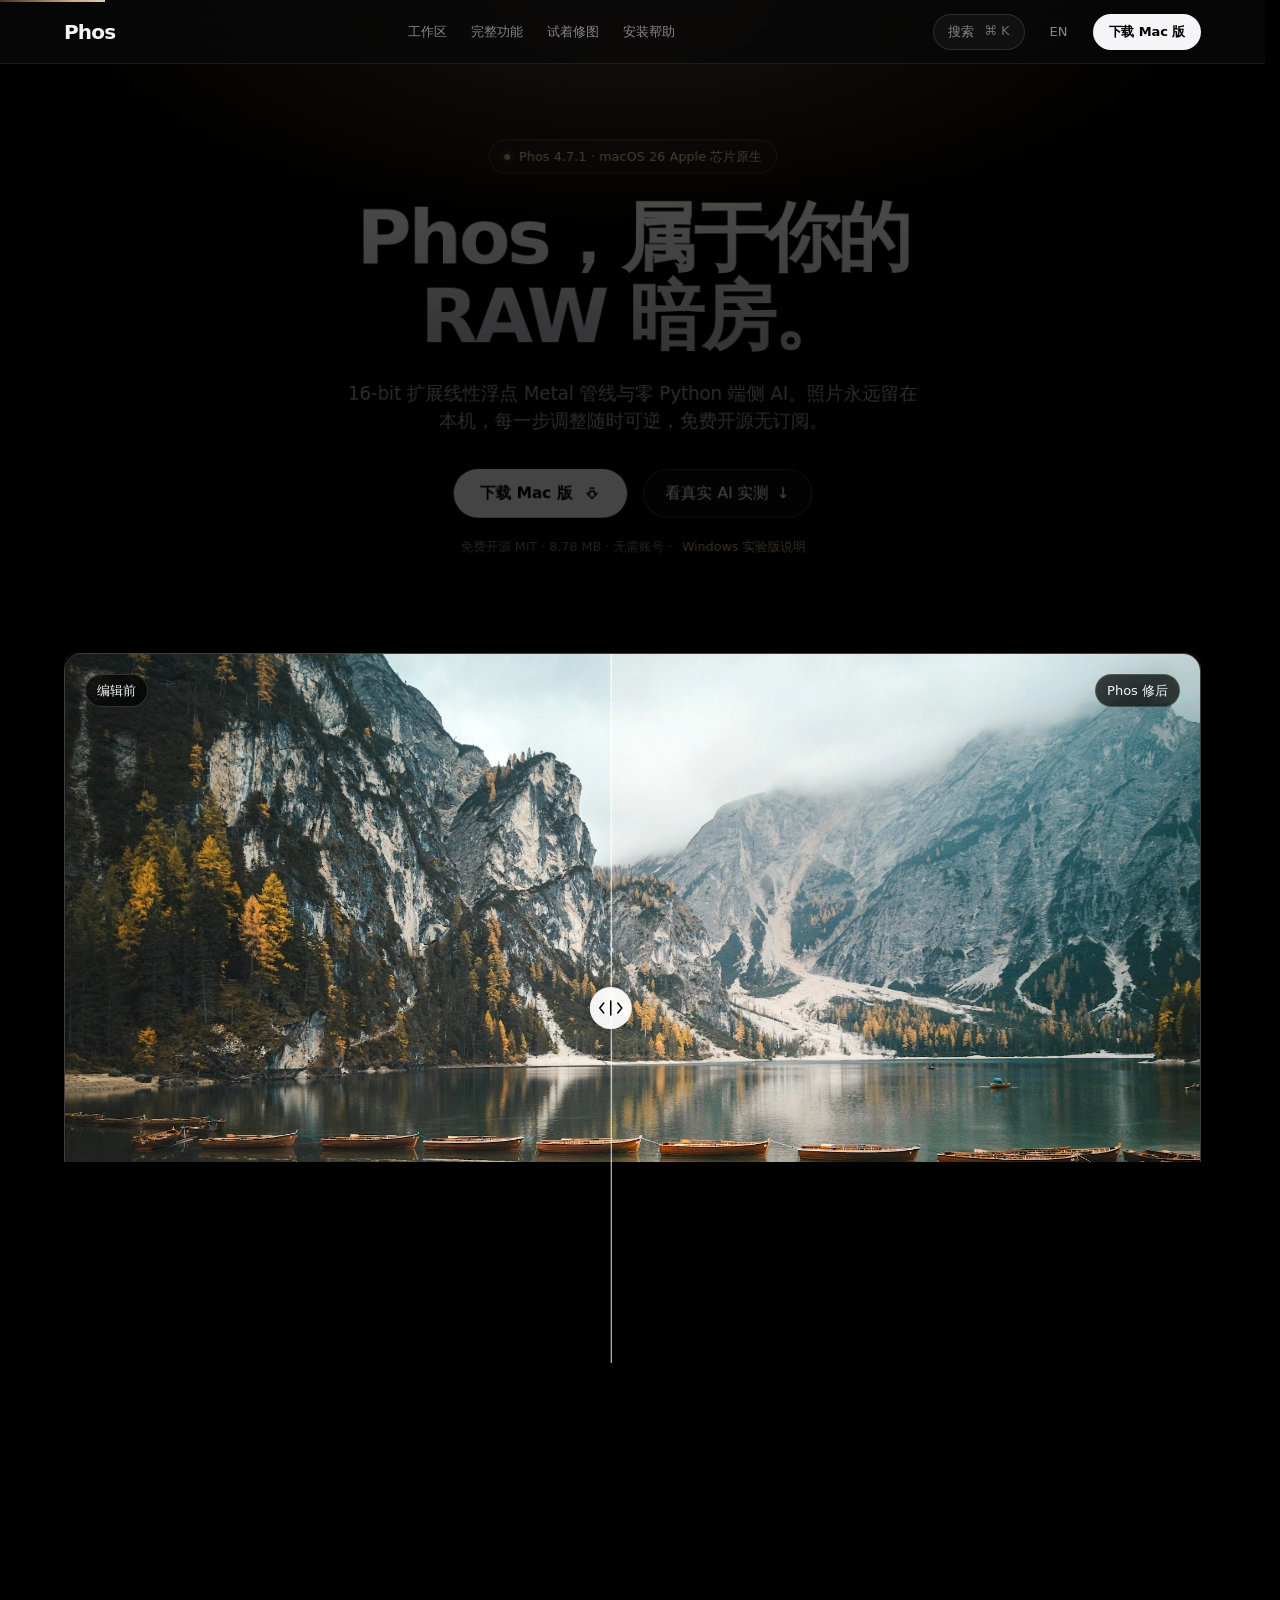
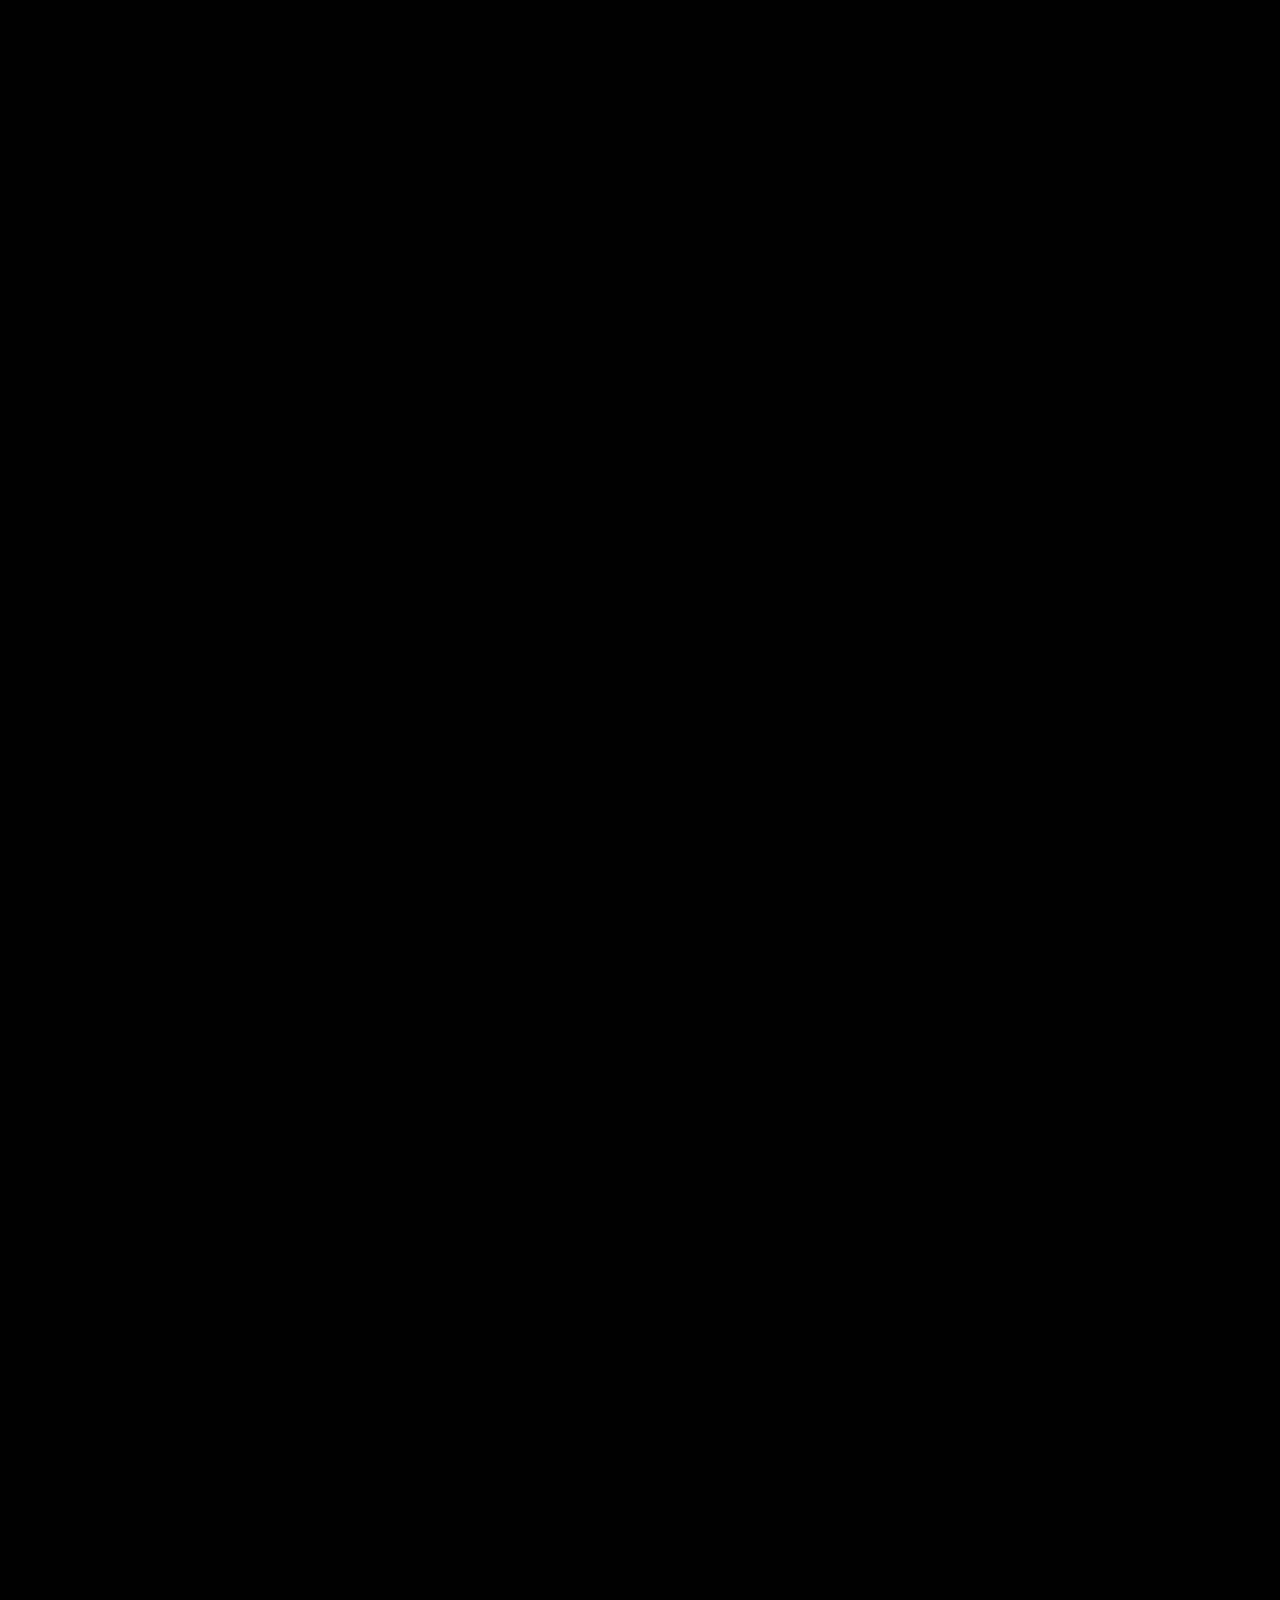
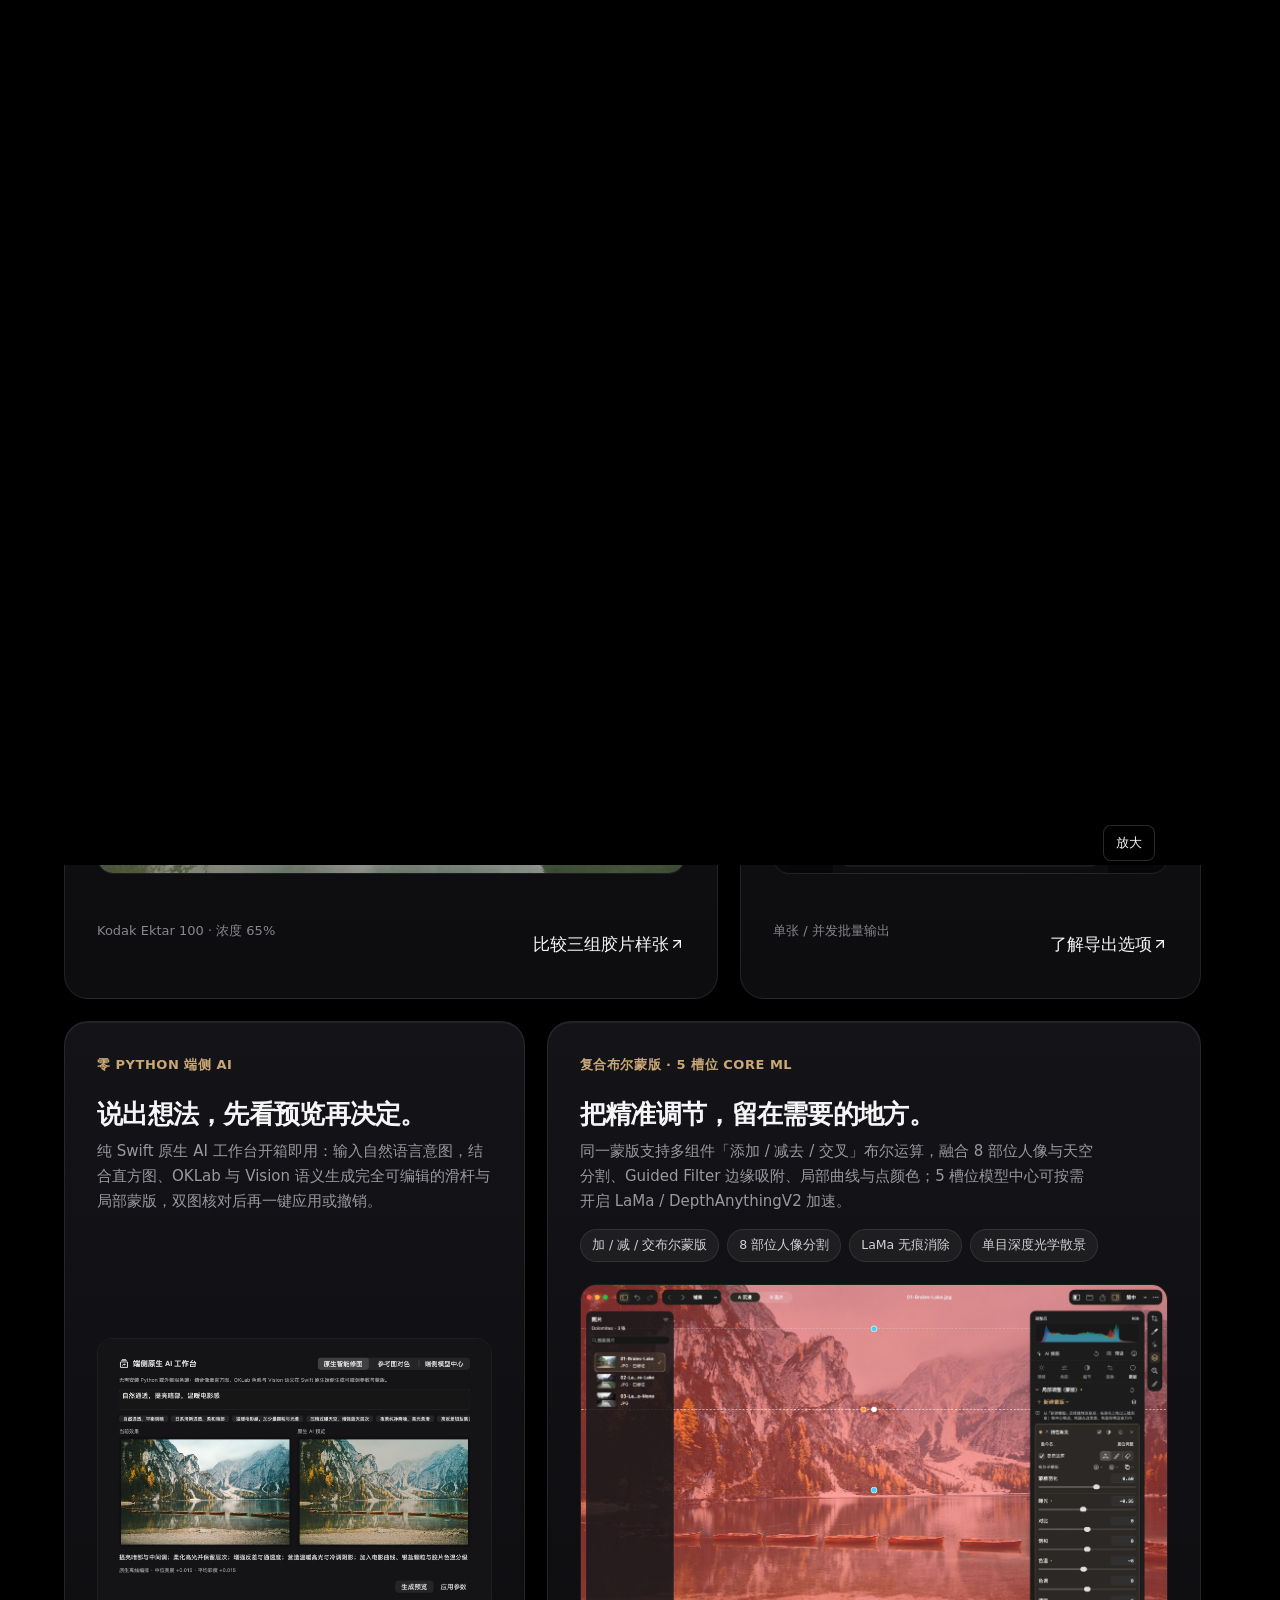
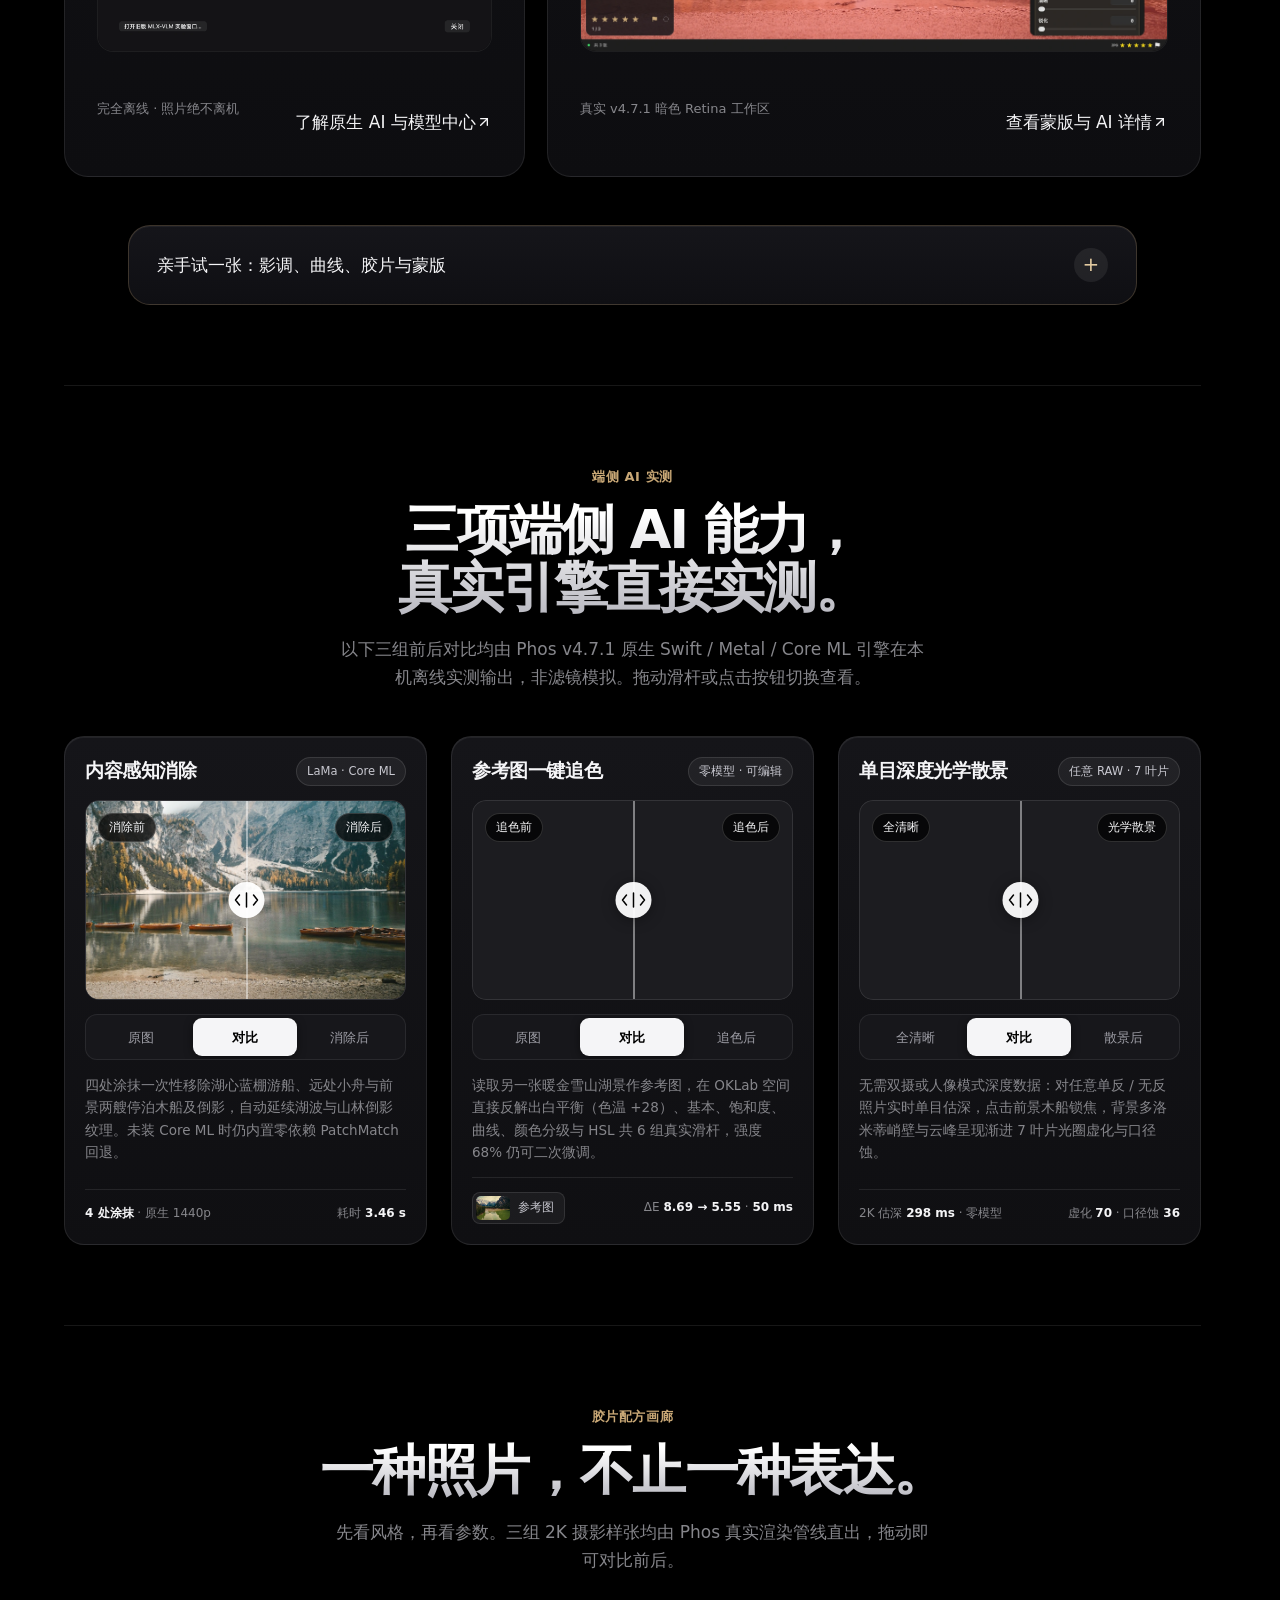
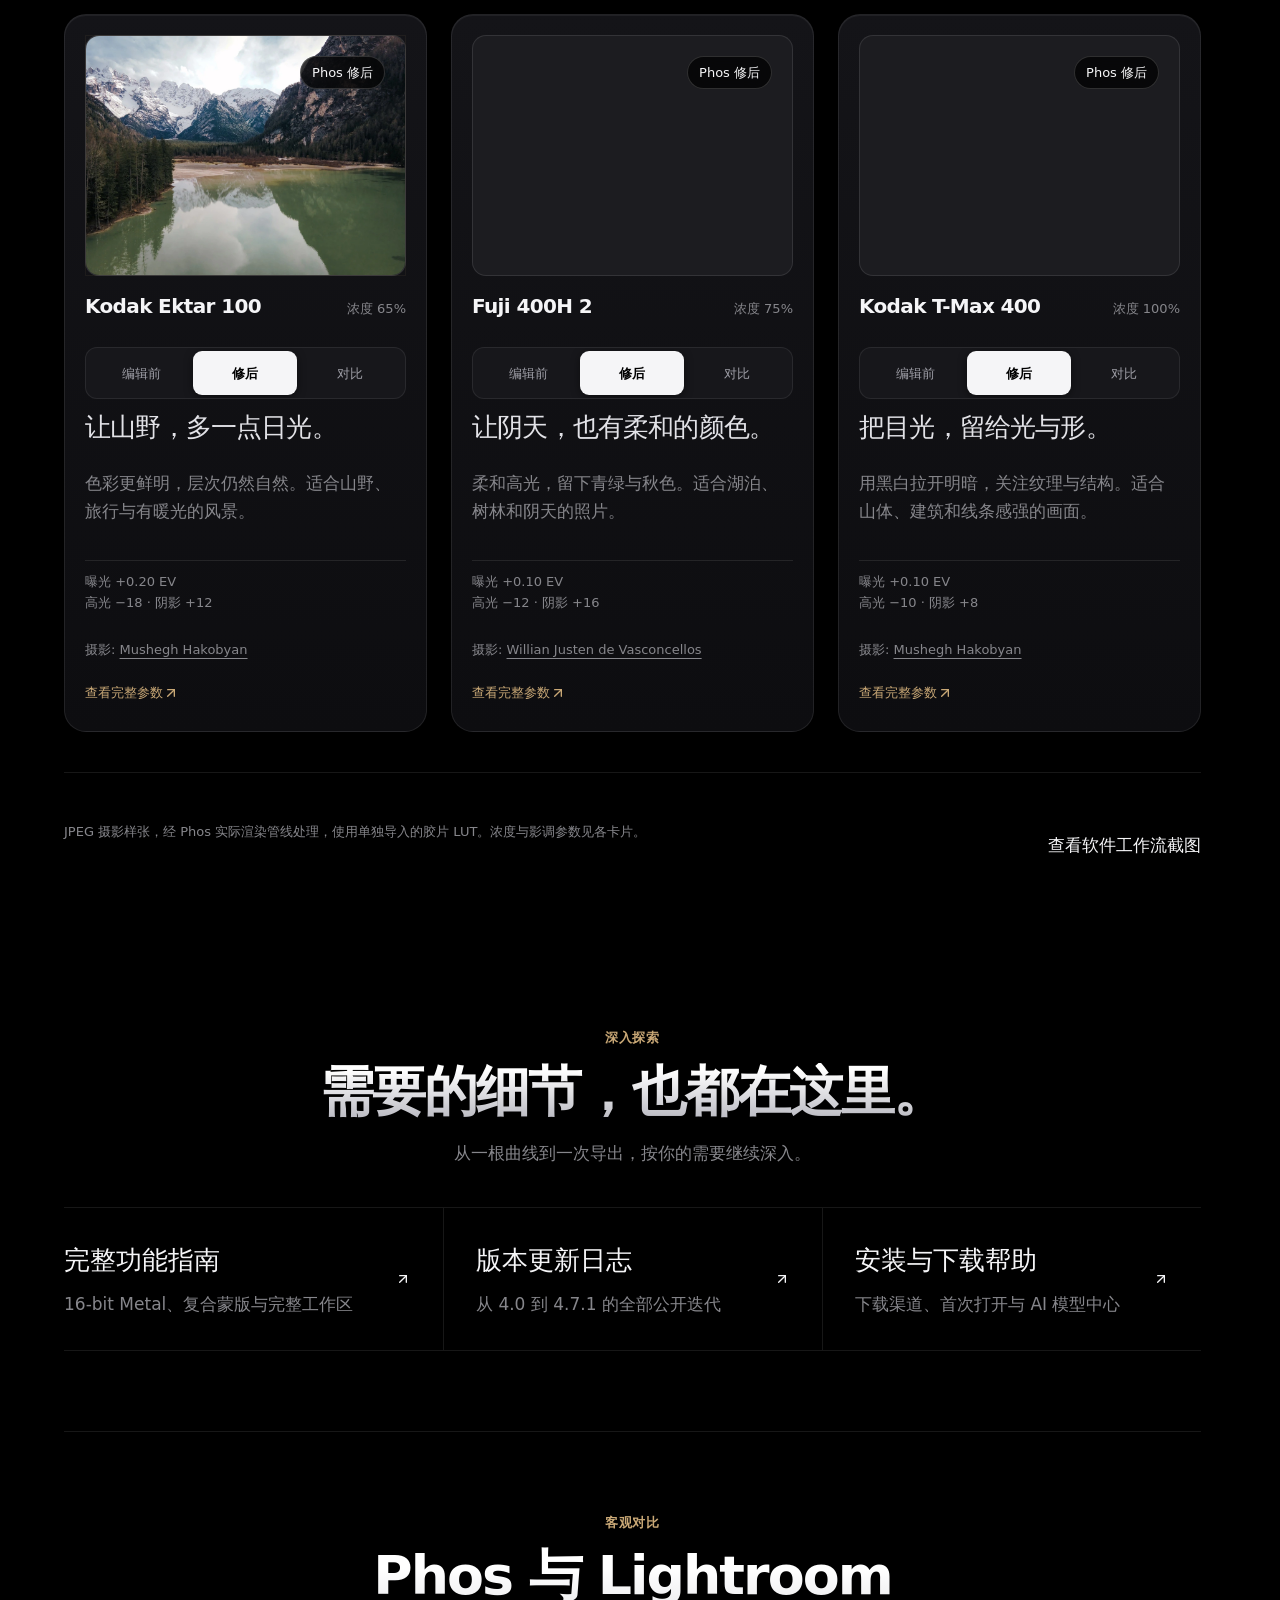
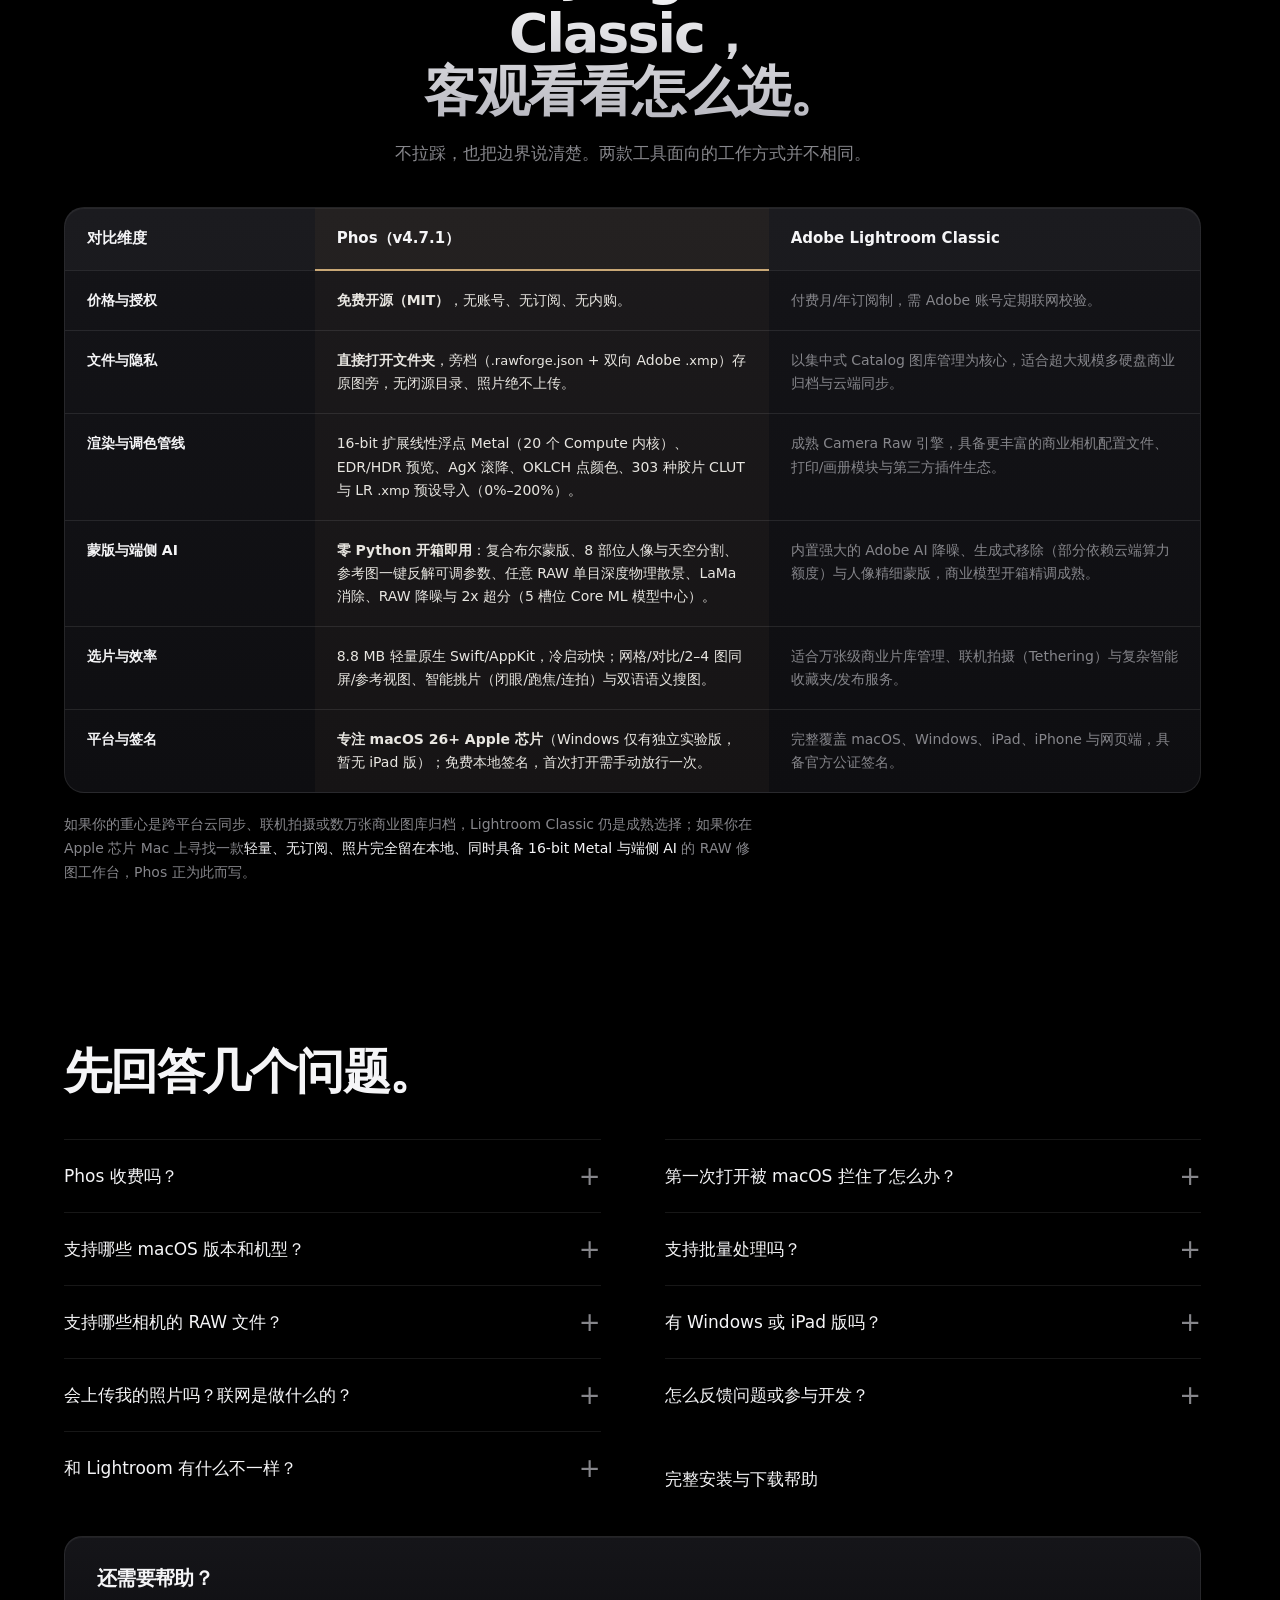
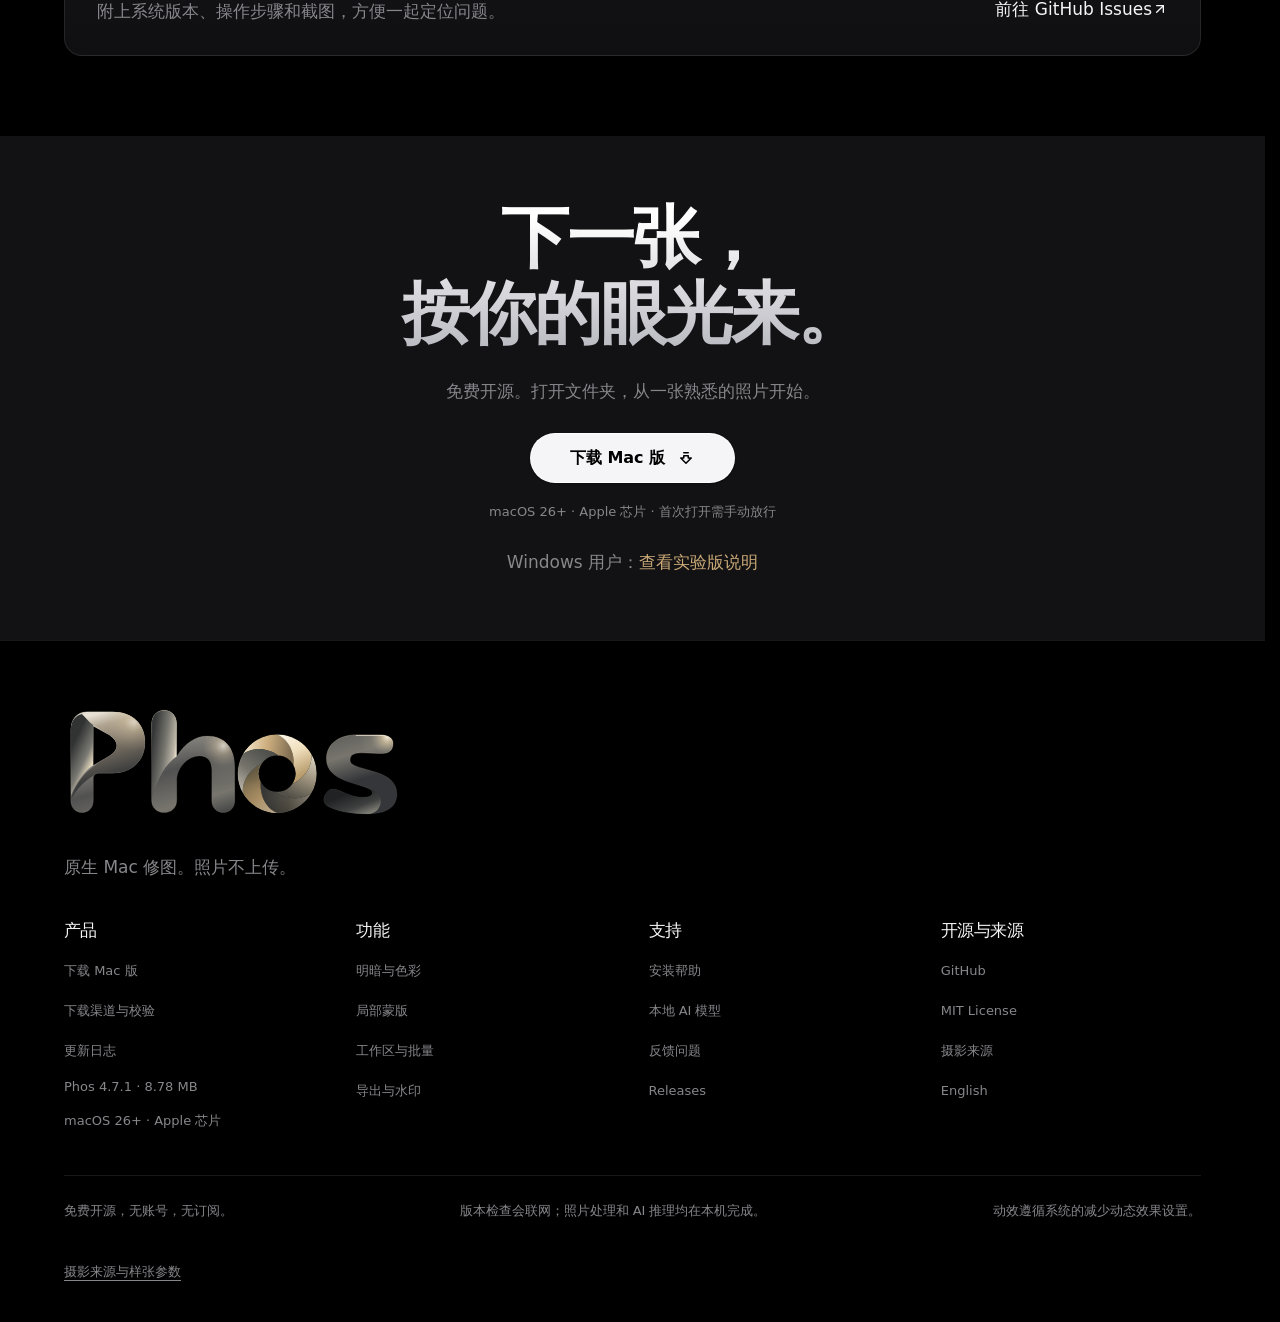
==== commit 7ba5f83f: "feat(site): Apple centered editorial layout, 12-col Bento grid, software-matched #C9A876 accent & sc" ====
--- a/index.html
+++ b/index.html
@@ -172,13 +172,13 @@
 }
 </script>
 
-<link rel="stylesheet" href="assets/editor-demo.css?v=500apple">
-
-<link rel="stylesheet" href="assets/home-layout.css?v=500apple">
-
-<link rel="stylesheet" href="assets/system.css?v=500apple">
-
-<link rel="stylesheet" href="assets/motion.css?v=500apple"><link rel="stylesheet" href="assets/p0.css?v=500apple"><link rel="stylesheet" href="assets/seam-light.css?v=500apple"><link rel="stylesheet" href="assets/kinetic-light.css?v=500apple"></head>
+<link rel="stylesheet" href="assets/editor-demo.css?v=510apple">
+
+<link rel="stylesheet" href="assets/home-layout.css?v=510apple">
+
+<link rel="stylesheet" href="assets/system.css?v=510apple">
+
+<link rel="stylesheet" href="assets/motion.css?v=510apple"><link rel="stylesheet" href="assets/p0.css?v=510apple"><link rel="stylesheet" href="assets/seam-light.css?v=510apple"><link rel="stylesheet" href="assets/kinetic-light.css?v=510apple"></head>
 
 <body><a class="skip" href="#main">跳到正文</a>
 
@@ -203,152 +203,124 @@
 
 <header id="top" class="photo-hero">
 
-<div class="hero-intro page-width">
-
-<h1><span class="hero-brand-text" translate="no">Phos</span>，属于你的<br>RAW 照片编辑器。</h1>
-
-<div class="hero-purpose">
-
-<p>16-bit 线性浮点 Metal 管线与零 Python 端侧 AI。照片留在本机，调整随时可逆，免费开源无订阅。</p>
-
-<div class="hero-actions"><a class="button primary" href="download/Phos-macOS-apple-silicon.dmg" download="">下载 Mac 版<span class="download-icon" aria-hidden="true"><svg class="download-arrow" viewBox="0 0 24 24" width="24" height="24" fill="none" aria-hidden="true"><path d="M12 4v16m-6-6 6 6 6-6" stroke="currentColor" stroke-width="1.6" stroke-linecap="round" stroke-linejoin="round"/></svg></span></a><a class="quiet-link" href="#gallery">看修图样张<span aria-hidden="true">↗</span></a></div>
-
-<p class="hero-requirements">macOS 26+ · Apple 芯片 · 无需账号</p>
-<p class="platform-note">Phos 仅支持 macOS；<a href="help.html#windows">Windows 实验版说明</a></p></div>
-
+<div class="hero-intro hero-intro-scrub page-width">
+<span class="hero-eyebrow"><i aria-hidden="true"></i>Phos 4.7.1 · macOS 26 Apple 芯片原生</span>
+<h1><span class="hero-brand-text" translate="no">Phos</span>，属于你的<br>RAW 暗房。</h1>
+<p class="hero-lead">16-bit 扩展线性浮点 Metal 管线与零 Python 端侧 AI。照片永远留在本机，每一步调整随时可逆，免费开源无订阅。</p>
+<div class="hero-actions"><a class="button primary" href="download/Phos-macOS-apple-silicon.dmg" download="">下载 Mac 版<span class="download-icon" aria-hidden="true"><svg class="download-arrow" viewBox="0 0 24 24" width="24" height="24" fill="none" aria-hidden="true"><path d="M12 4v16m-6-6 6 6 6-6" stroke="currentColor" stroke-width="1.8" stroke-linecap="round" stroke-linejoin="round"/></svg></span></a><a class="quiet-link" href="#ai-demos">看真实 AI 实测<span aria-hidden="true">↓</span></a></div>
+<p class="hero-meta">免费开源 MIT · 8.78 MB · 无需账号 · <a href="help.html#windows">Windows 实验版说明</a></p>
 </div>
 
 <figure class="hero-photo-story page-width">
-
+<div class="hero-stage-scrub">
 <div class="photo-comparison signature-product hero-compare" data-compare="hero" data-split="48" data-seam data-edge="all" data-tone="light" data-trigger="enter" data-strength="default">
-
-<div class="compare-viewport"><picture><source type="image/webp" srcset="images/photo-edits/braies-fuji-after-800.webp?v=500apple 1024w, images/photo-edits/braies-fuji-after-1600.webp?v=500apple 2048w" sizes="(max-width: 760px) 100vw, 1280px"><img class="compare-after" src="images/photo-edits/braies-fuji-after-1600.webp?v=500apple" srcset="images/photo-edits/braies-fuji-after-800.webp?v=500apple 1024w, images/photo-edits/braies-fuji-after-1600.webp?v=500apple 2048w" sizes="(max-width: 760px) 100vw, 1280px" width="2048" height="1280" alt="秋日山湖与木船，经 Phos 胶片和影调调整后的摄影作品" fetchpriority="high" decoding="async"></picture>
-
-<div class="compare-before"><picture><source type="image/webp" srcset="images/photo-edits/braies-fuji-before-800.webp?v=500apple 1024w, images/photo-edits/braies-fuji-before-1600.webp?v=500apple 2048w" sizes="(max-width: 760px) 100vw, 1280px"><img src="images/photo-edits/braies-fuji-before-1600.webp?v=500apple" srcset="images/photo-edits/braies-fuji-before-800.webp?v=500apple 1024w, images/photo-edits/braies-fuji-before-1600.webp?v=500apple 2048w" sizes="(max-width: 760px) 100vw, 1280px" width="2048" height="1280" alt="" decoding="async"></picture></div>
-
+<div class="compare-viewport"><picture><source type="image/webp" srcset="images/photo-edits/braies-fuji-after-800.webp?v=510apple 1024w, images/photo-edits/braies-fuji-after-1600.webp?v=510apple 2048w" sizes="(max-width: 760px) 100vw, 1280px"><img class="compare-after" src="images/photo-edits/braies-fuji-after-1600.webp?v=510apple" srcset="images/photo-edits/braies-fuji-after-800.webp?v=510apple 1024w, images/photo-edits/braies-fuji-after-1600.webp?v=510apple 2048w" sizes="(max-width: 760px) 100vw, 1280px" width="2048" height="1280" alt="秋日山湖与木船，经 Phos 胶片和影调调整后的 2K 摄影作品" fetchpriority="high" decoding="async"></picture>
+<div class="compare-before"><picture><source type="image/webp" srcset="images/photo-edits/braies-fuji-before-800.webp?v=510apple 1024w, images/photo-edits/braies-fuji-before-1600.webp?v=510apple 2048w" sizes="(max-width: 760px) 100vw, 1280px"><img src="images/photo-edits/braies-fuji-before-1600.webp?v=510apple" srcset="images/photo-edits/braies-fuji-before-800.webp?v=510apple 1024w, images/photo-edits/braies-fuji-before-1600.webp?v=510apple 2048w" sizes="(max-width: 760px) 100vw, 1280px" width="2048" height="1280" alt="" decoding="async"></picture></div>
 <div class="compare-labels" aria-hidden="true"><span>编辑前</span><span>Phos 修后</span></div>
-
 <span class="compare-divider" aria-hidden="true"><span><svg viewBox="0 0 32 24" width="32" height="24" fill="none" aria-hidden="true"><path d="m9 7-4 5 4 5M23 7l4 5-4 5M16 5v14" stroke="currentColor" stroke-width="1.5" stroke-linecap="round" stroke-linejoin="round"/></svg></span></span><input class="compare-range" type="range" min="0" max="100" value="48" step="1" aria-label="Fuji 400H 2 修图前后对比，编辑前画面占比"></div>
-
-</div>
-
+</div>
+</div>
 <figcaption>
-
-<div><strong>Fuji 400H 2</strong><span>胶片浓度 75% · 曝光 +0.10 EV</span></div>
-
-<p>左右拖动，看看光线与色彩的变化。<br>摄影: <a href="https://unsplash.com/photos/mountains-and-a-lake-reflect-under-a-cloudy-sky-RyoQe3BU8gI" target="_blank" rel="noopener">Willian Justen de Vasconcellos</a></p></figcaption></figure>
+<div><strong>Fuji 400H 2</strong><span>胶片浓度 75% · 曝光 +0.10 EV · 左右拖动对比</span></div>
+<p>摄影: <a href="https://unsplash.com/photos/mountains-and-a-lake-reflect-under-a-cloudy-sky-RyoQe3BU8gI" target="_blank" rel="noopener">Willian Justen de Vasconcellos</a></p>
+</figcaption>
+</figure>
 
 </header>
 
-<section class="safety-strip page-width" aria-label="照片与编辑安全">
-
-<p>放心调整。<br>原片始终是原片。</p>
-
-<ul>
-
-<li><span aria-hidden="true">✓</span>旁档保存，原片不改</li>
-
-<li><span aria-hidden="true">✓</span>每次调整可以撤销</li>
-
-<li><span aria-hidden="true">✓</span>照片在本机处理</li>
-
-<li><span aria-hidden="true">✓</span>直接打开文件夹开始</li></ul>
-
+<section class="spec-strip page-width" aria-label="核心规格与隐私保障">
+<div class="spec-grid">
+<div class="spec-card" data-apple-reveal data-delay="0"><span class="spec-val" data-count-to="16" data-count-suffix="-bit">16-bit</span><p class="spec-label"><strong>扩展线性 Metal 管线</strong>20 个 GPU 计算内核与实时 EDR 高动态范围</p></div>
+<div class="spec-card" data-apple-reveal data-delay="1"><span class="spec-val" data-count-to="303">303</span><p class="spec-label"><strong>胶片 CLUT 与双向 XMP</strong>支持 .cube LUT 与 Lightroom .xmp 预设导入</p></div>
+<div class="spec-card" data-apple-reveal data-delay="2"><span class="spec-val" data-count-to="8.8" data-count-decimals="1" data-count-suffix=" MB">8.8 MB</span><p class="spec-label"><strong>纯原生 Swift / AppKit</strong>秒级冷启动，永久免费开源无订阅</p></div>
+<div class="spec-card" data-apple-reveal data-delay="3"><span class="spec-val">0</span><p class="spec-label"><strong>零 Python · 零云上传</strong>直接打开文件夹，旁档保存绝不改动原片</p></div>
+</div>
 </section>
 
-<section id="workspace" class="workflow-section editorial-section">
-
-<div id="capabilities" class="page-width workflow-heading">
-
-<div class="section-heading">
-
+<section id="workspace" class="workspace-showcase editorial-section">
+<div id="capabilities" class="page-width">
+<div id="refine" class="section-heading is-centered">
+<span class="section-kicker">原生暗房工作区</span>
 <h2>从找到感觉，<br>到最后一像素。</h2>
-
-<p>顺着摄影的工作流，把风格、精修与输出接起来。</p></div>
-
-<nav class="workflow-index" aria-label="修图工作流"><a href="#find-style">找风格</a><a href="#refine">精修</a><a href="#finish-export">导出</a></nav>
-
-</div>
-
-<article id="find-style" class="workflow-look page-width">
-
-<div class="workflow-copy">
-
+<p>液态玻璃浮动面板把全部空间让位给照片。一套参数与历史栈，在「A 沉浸编辑」与「B 连续选片」之间无缝切换。</p>
+</div>
+
+<div class="workspace-slot">
+<div class="mode-picker" role="group" aria-label="工作区布局"><button type="button" data-workspace="a" aria-pressed="true">A 沉浸编辑</button><button type="button" data-workspace="b" aria-pressed="false">B 连续选片</button></div>
+<figure class="workspace-figure" data-apple-stage>
+<div class="workspace-image" data-seam data-edge="all" data-tone="light" data-trigger="enter" data-strength="quiet"><picture><source type="image/webp" srcset="images/native-20261031/workspace-a.webp?v=510apple"><img src="images/native-20261031/workspace-a.webp?v=510apple" width="2400" height="1498" alt="Phos v4.7.1 A 沉浸暗色工作区" class="workspace-shot active" loading="lazy" decoding="async"></picture><picture><source type="image/webp" srcset="images/native-20261031/workspace-b.webp?v=510apple"><img src="images/native-20261031/workspace-b.webp?v=510apple" width="2400" height="1498" alt="Phos v4.7.1 B 连续选片暗色工作区" class="workspace-shot" aria-hidden="true" loading="lazy" decoding="async"></picture></div>
+<button class="image-zoom" type="button" data-zoom="workspace-real">放大工作区</button>
+<figcaption id="workspaceCaption" aria-live="polite" data-a="A 沉浸布局 · 浮动液态玻璃面板之间，照片铺满整个暗房画布。" data-b="B 选片布局 · 完整安全画布与底部胶片带，配合网格/对比/多图快速挑片。">A 沉浸布局 · 浮动液态玻璃面板之间，照片铺满整个暗房画布。</figcaption>
+</figure>
+</div>
+
+<div class="refine-bottom">
+<p>支持网格（G）、双图对比（C）、2–4 图同屏（N）与参考视图（⇧R）。</p><a class="text-link" href="features.html#workflow">查看完整工作流 ↗</a>
+</div>
+</div>
+</section>
+
+<section class="bento-section editorial-section page-width">
+<div class="section-heading is-centered">
+<span class="section-kicker">为摄影师打磨的核心能力</span>
+<h2>专业暗房的一切，<br>都在触手可及之处。</h2>
+<p>把胶片定调、复合布尔蒙版、零 Python 端侧 AI 与 10-bit HDR 交付收进一套克制的原生界面。</p>
+</div>
+
+<div class="bento-grid">
+
+<article id="find-style" class="bento-card bento-span-7" data-apple-reveal data-delay="0">
+<div class="bento-copy">
+<span class="section-kicker">色彩与胶片</span>
 <h3>先找到这张照片的感觉。</h3>
-
-<p>挑一款胶片，或直接导入一张参考图反解为完全可编辑的参数。保留照片自己的颜色，也留一点你的偏好。</p>
-
-<ul class="feature-notes">
-
-<li>303 种胶片 HALD CLUT 与参考图一键对色（0%–150%，含肤色保护）</li>
-
-<li>支持导入 .cube LUT 与 Lightroom .xmp 预设（0%–200% 强度）</li></ul>
-
-<a class="text-link" href="#gallery">比较三种胶片风格</a></div>
-
-<figure><picture><source type="image/webp" srcset="images/photo-edits/landro-ektar-after-800.webp?v=500apple 1024w, images/photo-edits/landro-ektar-after-1600.webp?v=500apple 2048w" sizes="(max-width:760px) 100vw, 720px"><img src="images/photo-edits/landro-ektar-after-1600.webp?v=500apple" srcset="images/photo-edits/landro-ektar-after-800.webp?v=500apple 1024w, images/photo-edits/landro-ektar-after-1600.webp?v=500apple 2048w" sizes="(max-width:760px) 100vw, 720px" width="2048" height="1536" alt="Kodak Ektar 100 胶片配方呈现的山湖层次" loading="lazy"></picture>
-
-<figcaption>Kodak Ektar 100 <span>浓度 65%</span></figcaption></figure>
-
+<p>内置 303 种胶片 HALD CLUT 与 OKLCH 点颜色，也能导入任意参考图一键反解为可微调滑杆；直接兼容 .cube LUT 与 Lightroom .xmp 预设（0%–200% 强度）。</p>
+<ul class="bento-points"><li>303 胶片配方</li><li>OKLCH 点颜色</li><li>AgX 高光滚降</li><li>LR .xmp 预设</li></ul>
+</div>
+<div class="bento-media">
+<img src="images/photo-edits/landro-ektar-after-1600.webp?v=510apple" srcset="images/photo-edits/landro-ektar-after-800.webp?v=510apple 1024w, images/photo-edits/landro-ektar-after-1600.webp?v=510apple 2048w" sizes="(max-width: 1100px) 100vw, 720px" width="2048" height="1536" alt="Kodak Ektar 100 胶片配方呈现的多洛米蒂山湖层次" loading="lazy" decoding="async">
+</div>
+<div class="bento-foot"><span>Kodak Ektar 100 · 浓度 65%</span><a class="text-link" href="#gallery">比较三组胶片样张 ↗</a></div>
 </article>
 
-<article id="refine" class="workflow-refine">
-
-<div class="page-width">
-
-<div class="section-heading">
-
-<h3>把调整，放在需要的地方。</h3>
-
-<div>
-
-<p>16-bit Metal 线性管线、AgX 影调、五通道曲线与 OKLCH 点颜色负责整体；复合布尔蒙版、8 部位人像与天空分割、LaMa 无痕消除及单目深度光学散景照顾每一处细节。</p></div>
-
-</div>
-
-<div class="workspace-slot">
-
-<div class="mode-picker" role="group" aria-label="工作区布局"><button type="button" data-workspace="a" aria-pressed="true">A 沉浸编辑</button><button type="button" data-workspace="b" aria-pressed="false">B 连续选片</button></div>
-
-<figure class="workspace-figure">
-
-<div class="workspace-image" data-seam data-edge="top" data-tone="light" data-trigger="enter" data-strength="quiet"><picture><source type="image/webp" srcset="images/native-20261031/workspace-a.webp?v=500apple"><img src="images/native-20261031/workspace-a.webp?v=500apple" width="2160" height="1341" alt="A 沉浸编辑" class="workspace-shot active" loading="lazy" decoding="async"></picture><picture><source type="image/webp" srcset="images/native-20261031/workspace-b.webp?v=500apple"><img src="images/native-20261031/workspace-b.webp?v=500apple" width="2160" height="1341" alt="B 连续选片" class="workspace-shot" aria-hidden="true" loading="lazy" decoding="async"></picture></div>
-
-<button class="image-zoom" type="button" data-zoom="workspace-real">放大工作区</button>
-
-<figcaption id="workspaceCaption" aria-live="polite" data-a="当前展示 A 沉浸布局。浮动面板之间，照片铺满画布。" data-b="当前展示 B 选片布局。完整画面与底部胶片条，适合连续选片。">当前展示 A 沉浸布局。浮动面板之间，照片铺满画布。</figcaption></figure>
-
-</div>
-
-<div class="refine-bottom">
-
-<p>两种布局，共享同一份编辑状态。</p><a class="text-link" href="#studio">在网页上试一张</a></div>
-
-</div>
-
+<article id="finish-export" class="bento-card bento-span-5" data-apple-reveal data-delay="1">
+<div class="bento-copy">
+<span class="section-kicker">广色域与 HDR 交付</span>
+<h3>修好了，就交给下一步。</h3>
+<p>单张导出与并发批量输出同样干脆。支持 Gain-Map HDR JPEG、10-bit PQ HEIC、16-bit Display P3 TIFF、2x 超分辨率、移除 GPS 隐私与文字/图片水印。</p>
+</div>
+<div class="bento-media is-tall">
+<img src="images/native-20261031/export.webp?v=510apple" width="928" height="1318" alt="Phos v4.7.1 原生暗色导出面板，展示 Display P3、HDR、元数据隐私与水印选项" loading="lazy" decoding="async">
+<button class="image-zoom" type="button" data-zoom="export-real">放大</button>
+</div>
+<div class="bento-foot"><span>单张 / 并发批量输出</span><a class="text-link" href="features.html#export">了解导出选项 ↗</a></div>
 </article>
 
-<article id="finish-export" class="workflow-export page-width">
-
-<figure class="feature-shot export-shot"><img src="images/native-20261031/export.webp?v=500apple" width="880" height="1436" loading="lazy" alt="Phos 导出窗口，展示格式、尺寸和水印设置"><button class="image-zoom" type="button" data-zoom="export-real">放大导出设置</button></figure>
-
-<div class="workflow-copy">
-
-<h3>修好了，就交给下一步。</h3>
-
-<p>一次导出一张，也能并发处理一组。按交付需要选择 HDR / 广色域格式、2x 超分辨率、元数据隐私与水印。</p>
-
-<ul class="feature-notes">
-
-<li>Gain-Map HDR JPEG / 10-bit PQ HEIC / 16-bit Display P3 TIFF &amp; PNG</li>
-
-<li>导出端 2x 超分辨率、长边缩放与并发批量输出</li>
-
-<li>保留 EXIF/IPTC、可选移除 GPS 位置隐私、文字与图片水印</li></ul>
-
-<a class="text-link" href="features.html#export">了解导出选项</a></div>
-
+<article id="ai" class="bento-card bento-span-5" data-apple-reveal data-delay="0">
+<div class="bento-copy">
+<span class="section-kicker">零 Python 端侧 AI</span>
+<h3>说出想法，先看预览再决定。</h3>
+<p>纯 Swift 原生 AI 工作台开箱即用：输入自然语言意图，结合直方图、OKLab 与 Vision 语义生成完全可编辑的滑杆与局部蒙版，双图核对后再一键应用或撤销。</p>
+</div>
+<div class="bento-media">
+<img src="images/ai-preview.webp?v=510apple" width="1560" height="1240" alt="Phos v4.7.1 端侧原生 AI 工作台实时双图预览与参数建议" loading="lazy" decoding="async">
+</div>
+<div class="bento-foot"><span>完全离线 · 照片绝不离机</span><a class="text-link" href="help.html#ai-model">了解原生 AI 与模型中心 ↗</a></div>
 </article>
+
+<article class="bento-card bento-span-7" data-apple-reveal data-delay="1">
+<div class="bento-copy">
+<span class="section-kicker">复合布尔蒙版 · 5 槽位 Core ML</span>
+<h3>把精准调节，留在需要的地方。</h3>
+<p>同一蒙版支持多组件「添加 / 减去 / 交叉」布尔运算，融合 8 部位人像与天空分割、Guided Filter 边缘吸附、局部曲线与点颜色；5 槽位模型中心可按需开启 LaMa / DepthAnythingV2 加速。</p>
+<ul class="bento-points"><li>加 / 减 / 交布尔蒙版</li><li>8 部位人像分割</li><li>LaMa 无痕消除</li><li>单目深度光学散景</li></ul>
+</div>
+<div class="bento-media">
+<img src="images/06-linear-gradient-mask.webp?v=510apple" width="2400" height="1498" alt="Phos v4.7.1 线性渐变蒙版控制点与复合布尔子蒙版面板" loading="lazy" decoding="async">
+</div>
+<div class="bento-foot"><span>真实 v4.7.1 暗色 Retina 工作区</span><a class="text-link" href="features.html#masks">查看蒙版与 AI 详情 ↗</a></div>
+</article>
+
+</div>
 
 <details class="try-editor page-width">
 
@@ -427,7 +399,7 @@
               <g filter="url(#toneFx)">
               <g id="sceneGroup">
                 <!-- 演示用照片：AI 生成，无水印 -->
-                <image href="images/photo-edits/braies-fuji-before-800.webp?v=500apple" x="0" y="0" width="1200" height="760" preserveAspectRatio="xMidYMid slice"></image>
+                <image href="images/photo-edits/braies-fuji-before-1600.webp?v=510apple" x="0" y="0" width="1200" height="760" preserveAspectRatio="xMidYMid slice"></image>
                 <!-- 蒙版着色层（局部曝光） -->
                 <rect id="maskLayer" x="0" y="0" width="1200" height="760" fill="url(#maskGrad)" opacity="0" style="mix-blend-mode:screen;transition:opacity .3s ease"></rect>
               </g>
@@ -438,7 +410,7 @@
               <rect id="vignetteLayer" x="0" y="0" width="1200" height="760" fill="url(#vignetteGrad)" opacity="0" style="pointer-events:none;transition:opacity .25s ease"></rect>
 
               <!-- 蒙版参考线：线性为三线，径向为椭圆 -->
-              <g id="localEffects"><defs><mask id="paintedRegion"><path id="paintRegionPath" stroke="#fff" fill="none" stroke-width="70" stroke-linecap="round" stroke-linejoin="round"></path></mask><filter id="depthBlur"><feGaussianBlur stdDeviation="10"></feGaussianBlur></filter></defs><path id="brushEffect" fill="none" stroke="#fff" stroke-width="70" stroke-linecap="round" stroke-linejoin="round" opacity="0.35"></path><image id="rangeEffect" x="0" y="0" width="1200" height="760" opacity="0"></image><image id="depthEffect" x="0" y="0" width="1200" height="760" href="images/photo-edits/braies-fuji-before-800.webp?v=500apple" preserveAspectRatio="xMidYMid slice" mask="url(#paintedRegion)" filter="url(#depthBlur)" opacity="0"></image></g><g id="guides" opacity="0" style="transition:opacity .28s ease">
+              <g id="localEffects"><defs><mask id="paintedRegion"><path id="paintRegionPath" stroke="#fff" fill="none" stroke-width="70" stroke-linecap="round" stroke-linejoin="round"></path></mask><filter id="depthBlur"><feGaussianBlur stdDeviation="10"></feGaussianBlur></filter></defs><path id="brushEffect" fill="none" stroke="#fff" stroke-width="70" stroke-linecap="round" stroke-linejoin="round" opacity="0.35"></path><image id="rangeEffect" x="0" y="0" width="1200" height="760" opacity="0"></image><image id="depthEffect" x="0" y="0" width="1200" height="760" href="images/photo-edits/braies-fuji-before-1600.webp?v=510apple" preserveAspectRatio="xMidYMid slice" mask="url(#paintedRegion)" filter="url(#depthBlur)" opacity="0"></image></g><g id="guides" opacity="0" style="transition:opacity .28s ease">
                 <g id="linearGuides" stroke="#fff" stroke-opacity="0.78" stroke-width="1.4" stroke-dasharray="7 6" fill="none">
                   <line id="gA" x1="0" y1="0" x2="0" y2="0"></line>
                   <line id="gB" x1="0" y1="0" x2="0" y2="0"></line>
@@ -706,25 +678,117 @@
 
 </section>
 
+<section id="ai-demos" class="ai-demos-section editorial-section page-width">
+
+<div class="section-heading is-centered"><span class="section-kicker">端侧 AI 实测</span>
+
+<h2>三项端侧 AI 能力，<br>真实引擎直接实测。</h2>
+
+<p>以下三组前后对比均由 Phos v4.7.1 原生 Swift / Metal / Core ML 引擎在本机离线实测输出，非滤镜模拟。拖动滑杆或点击按钮切换查看。</p></div>
+
+<div class="ai-demo-grid">
+
+<article class="ai-demo-card" data-apple-reveal data-delay="0">
+
+<div class="ai-demo-head">
+
+<h3>内容感知消除</h3><span class="ai-demo-tag">LaMa · Core ML</span></div>
+
+<div class="photo-comparison" data-compare="ai-remove" data-split="50">
+
+<div class="compare-viewport"><img class="compare-after" src="images/ai-demos/remove-after.webp?v=510apple" width="1440" height="900" alt="使用 Phos 本地 LaMa 内容感知消除抹去湖面游船与停泊木船后的纯净倒影" loading="lazy" decoding="async">
+
+<div class="compare-before"><img src="images/ai-demos/remove-before.webp?v=510apple" width="1440" height="900" alt="" loading="lazy" decoding="async"></div>
+
+<div class="compare-labels" aria-hidden="true"><span>消除前</span><span>消除后</span></div>
+
+<span class="compare-divider" aria-hidden="true"><span><svg viewBox="0 0 32 24" width="32" height="24" fill="none" aria-hidden="true"><path d="m9 7-4 5 4 5M23 7l4 5-4 5M16 5v14" stroke="currentColor" stroke-width="1.5" stroke-linecap="round" stroke-linejoin="round"/></svg></span></span><input class="compare-range" type="range" min="0" max="100" value="50" step="1" aria-label="LaMa 内容感知消除前后对比，消除前画面占比"></div>
+
+</div>
+
+<div class="compare-actions" role="group" aria-label="内容感知消除显示方式" data-for="ai-remove"><button type="button" data-show="100" aria-pressed="false">原图</button><button type="button" data-show="50" aria-pressed="true">对比</button><button type="button" data-show="0" aria-pressed="false">消除后</button></div>
+
+<p>四处涂抹一次性移除湖心蓝棚游船、远处小舟与前景两艘停泊木船及倒影，自动延续湖波与山林倒影纹理。未装 Core ML 时仍内置零依赖 PatchMatch 回退。</p>
+
+<div class="ai-demo-metrics"><span><strong>4 处涂抹</strong> · 原生 1440p</span><span>耗时 <strong>3.46 s</strong></span></div>
+
+</article>
+
+<article class="ai-demo-card" data-apple-reveal data-delay="1">
+
+<div class="ai-demo-head">
+
+<h3>参考图一键追色</h3><span class="ai-demo-tag">零模型 · 可编辑</span></div>
+
+<div class="photo-comparison" data-compare="ai-match" data-split="50">
+
+<div class="compare-viewport"><img class="compare-after" src="images/ai-demos/colormatch-after.webp?v=510apple" width="2048" height="1280" alt="阴天多洛米蒂山湖经 Phos 参考图一键追色转为冷暖对比胶片色调后的效果" loading="lazy" decoding="async">
+
+<div class="compare-before"><img src="images/ai-demos/colormatch-before.webp?v=510apple" width="2048" height="1280" alt="" loading="lazy" decoding="async"></div>
+
+<div class="compare-labels" aria-hidden="true"><span>追色前</span><span>追色后</span></div>
+
+<span class="compare-divider" aria-hidden="true"><span><svg viewBox="0 0 32 24" width="32" height="24" fill="none" aria-hidden="true"><path d="m9 7-4 5 4 5M23 7l4 5-4 5M16 5v14" stroke="currentColor" stroke-width="1.5" stroke-linecap="round" stroke-linejoin="round"/></svg></span></span><input class="compare-range" type="range" min="0" max="100" value="50" step="1" aria-label="参考图一键追色前后对比，追色前画面占比"></div>
+
+</div>
+
+<div class="compare-actions" role="group" aria-label="参考图一键追色显示方式" data-for="ai-match"><button type="button" data-show="100" aria-pressed="false">原图</button><button type="button" data-show="50" aria-pressed="true">对比</button><button type="button" data-show="0" aria-pressed="false">追色后</button></div>
+
+<p>读取另一张暖金雪山湖景作参考图，在 OKLab 空间直接反解出白平衡（色温 +28）、基本、饱和度、曲线、颜色分级与 HSL 共 6 组真实滑杆，强度 68% 仍可二次微调。</p>
+
+<div class="ai-demo-metrics"><span class="ref-chip"><img src="images/ai-demos/colormatch-ref.webp?v=510apple" width="480" height="360" alt="暖金胶片调色参考图" loading="lazy" decoding="async"><span>参考图</span></span><span>ΔE <strong>8.69 → 5.55</strong> · <strong>50 ms</strong></span></div>
+
+</article>
+
+<article class="ai-demo-card" data-apple-reveal data-delay="2">
+
+<div class="ai-demo-head">
+
+<h3>单目深度光学散景</h3><span class="ai-demo-tag">任意 RAW · 7 叶片</span></div>
+
+<div class="photo-comparison" data-compare="ai-bokeh" data-split="50">
+
+<div class="compare-viewport"><img class="compare-after" src="images/ai-demos/bokeh-after.webp?v=510apple" width="2048" height="1280" alt="Phos 单目估深并将焦平面锁定在前景木船，远景多洛米蒂雪峰呈现七边形光圈虚化" loading="lazy" decoding="async">
+
+<div class="compare-before"><img src="images/ai-demos/bokeh-before.webp?v=510apple" width="2048" height="1280" alt="" loading="lazy" decoding="async"></div>
+
+<div class="compare-labels" aria-hidden="true"><span>全清晰</span><span>光学散景</span></div>
+
+<span class="compare-divider" aria-hidden="true"><span><svg viewBox="0 0 32 24" width="32" height="24" fill="none" aria-hidden="true"><path d="m9 7-4 5 4 5M23 7l4 5-4 5M16 5v14" stroke="currentColor" stroke-width="1.5" stroke-linecap="round" stroke-linejoin="round"/></svg></span></span><input class="compare-range" type="range" min="0" max="100" value="50" step="1" aria-label="单目深度光学散景前后对比，全清晰画面占比"></div>
+
+</div>
+
+<div class="compare-actions" role="group" aria-label="单目深度光学散景显示方式" data-for="ai-bokeh"><button type="button" data-show="100" aria-pressed="false">全清晰</button><button type="button" data-show="50" aria-pressed="true">对比</button><button type="button" data-show="0" aria-pressed="false">散景后</button></div>
+
+<p>无需双摄或人像模式深度数据：对任意单反 / 无反照片实时单目估深，点击前景木船锁焦，背景多洛米蒂峭壁与云峰呈现渐进 7 叶片光圈虚化与口径蚀。</p>
+
+<div class="ai-demo-metrics"><span>2K 估深 <strong>298 ms</strong> · 零模型</span><span>虚化 <strong>70</strong> · 口径蚀 <strong>36</strong></span></div>
+
+</article>
+
+</div>
+
+</section>
+
 <section id="gallery" class="looks-section editorial-section page-width">
 
-<div id="presets" class="section-heading">
-
-<h2>一种照片。<br>不止一种表达。</h2>
-
-<p>先看风格，再看参数。每组都可以拖动比较编辑前后。</p></div>
+<div id="presets" class="section-heading is-centered"><span class="section-kicker">胶片配方画廊</span>
+
+<h2>一种照片，不止一种表达。</h2>
+
+<p>先看风格，再看参数。三组 2K 摄影样张均由 Phos 真实渲染管线直出，拖动即可对比前后。</p></div>
 
 <div class="look-grid">
 
-<article class="look-card">
+<article class="look-card" data-apple-reveal data-delay="0">
 
 <figure>
 
 <div class="photo-comparison " data-compare="look-0" data-split="0" data-seam data-edge="all" data-tone="light" data-trigger="enter" data-strength="quiet">
 
-<div class="compare-viewport"><picture><source type="image/webp" srcset="images/photo-edits/landro-ektar-after-800.webp?v=500apple 1024w, images/photo-edits/landro-ektar-after-1600.webp?v=500apple 2048w" sizes="(max-width: 760px) 100vw, 400px"><img class="compare-after" src="images/photo-edits/landro-ektar-after-1600.webp?v=500apple" srcset="images/photo-edits/landro-ektar-after-800.webp?v=500apple 1024w, images/photo-edits/landro-ektar-after-1600.webp?v=500apple 2048w" sizes="(max-width: 760px) 100vw, 400px" width="2048" height="1536" alt="让山野，多一点日光。 胶片效果" loading="lazy" decoding="async"></picture>
-
-<div class="compare-before"><picture><source type="image/webp" srcset="images/photo-edits/landro-ektar-before-800.webp?v=500apple 1024w, images/photo-edits/landro-ektar-before-1600.webp?v=500apple 2048w" sizes="(max-width: 760px) 100vw, 400px"><img src="images/photo-edits/landro-ektar-before-1600.webp?v=500apple" srcset="images/photo-edits/landro-ektar-before-800.webp?v=500apple 1024w, images/photo-edits/landro-ektar-before-1600.webp?v=500apple 2048w" sizes="(max-width: 760px) 100vw, 400px" width="2048" height="1536" alt="" loading="lazy" decoding="async"></picture></div>
+<div class="compare-viewport"><picture><source type="image/webp" srcset="images/photo-edits/landro-ektar-after-800.webp?v=510apple 1024w, images/photo-edits/landro-ektar-after-1600.webp?v=510apple 2048w" sizes="(max-width: 760px) 100vw, 400px"><img class="compare-after" src="images/photo-edits/landro-ektar-after-1600.webp?v=510apple" srcset="images/photo-edits/landro-ektar-after-800.webp?v=510apple 1024w, images/photo-edits/landro-ektar-after-1600.webp?v=510apple 2048w" sizes="(max-width: 760px) 100vw, 400px" width="2048" height="1536" alt="让山野，多一点日光。 胶片效果" loading="lazy" decoding="async"></picture>
+
+<div class="compare-before"><picture><source type="image/webp" srcset="images/photo-edits/landro-ektar-before-800.webp?v=510apple 1024w, images/photo-edits/landro-ektar-before-1600.webp?v=510apple 2048w" sizes="(max-width: 760px) 100vw, 400px"><img src="images/photo-edits/landro-ektar-before-1600.webp?v=510apple" srcset="images/photo-edits/landro-ektar-before-800.webp?v=510apple 1024w, images/photo-edits/landro-ektar-before-1600.webp?v=510apple 2048w" sizes="(max-width: 760px) 100vw, 400px" width="2048" height="1536" alt="" loading="lazy" decoding="async"></picture></div>
 
 <div class="compare-labels" aria-hidden="true"><span>编辑前</span><span>Phos 修后</span></div>
 
@@ -744,15 +808,15 @@
 
 <p class="recipe-params">曝光 +0.20 EV<br>高光 −18 · 阴影 +12</p><p class="photo-credit">摄影: <a href="https://unsplash.com/photos/a-lake-surrounded-by-mountains-in-the-middle-of-a-forest-r8vMMxGmv4I" target="_blank" rel="noopener">Mushegh Hakobyan</a></p><a class="recipe-link" href="images/photo-edits/landro-ektar-params.json" download="">查看完整参数 ↗</a></article>
 
-<article class="look-card">
+<article class="look-card" data-apple-reveal data-delay="1">
 
 <figure>
 
 <div class="photo-comparison " data-compare="look-1" data-split="0">
 
-<div class="compare-viewport"><picture><source type="image/webp" srcset="images/photo-edits/braies-fuji-after-800.webp?v=500apple 1024w, images/photo-edits/braies-fuji-after-1600.webp?v=500apple 2048w" sizes="(max-width: 760px) 100vw, 400px"><img class="compare-after" src="images/photo-edits/braies-fuji-after-1600.webp?v=500apple" srcset="images/photo-edits/braies-fuji-after-800.webp?v=500apple 1024w, images/photo-edits/braies-fuji-after-1600.webp?v=500apple 2048w" sizes="(max-width: 760px) 100vw, 400px" width="2048" height="1280" alt="让阴天，也有柔和的颜色。 胶片效果" loading="lazy" decoding="async"></picture>
-
-<div class="compare-before"><picture><source type="image/webp" srcset="images/photo-edits/braies-fuji-before-800.webp?v=500apple 1024w, images/photo-edits/braies-fuji-before-1600.webp?v=500apple 2048w" sizes="(max-width: 760px) 100vw, 400px"><img src="images/photo-edits/braies-fuji-before-1600.webp?v=500apple" srcset="images/photo-edits/braies-fuji-before-800.webp?v=500apple 1024w, images/photo-edits/braies-fuji-before-1600.webp?v=500apple 2048w" sizes="(max-width: 760px) 100vw, 400px" width="2048" height="1280" alt="" loading="lazy" decoding="async"></picture></div>
+<div class="compare-viewport"><picture><source type="image/webp" srcset="images/photo-edits/braies-fuji-after-800.webp?v=510apple 1024w, images/photo-edits/braies-fuji-after-1600.webp?v=510apple 2048w" sizes="(max-width: 760px) 100vw, 400px"><img class="compare-after" src="images/photo-edits/braies-fuji-after-1600.webp?v=510apple" srcset="images/photo-edits/braies-fuji-after-800.webp?v=510apple 1024w, images/photo-edits/braies-fuji-after-1600.webp?v=510apple 2048w" sizes="(max-width: 760px) 100vw, 400px" width="2048" height="1280" alt="让阴天，也有柔和的颜色。 胶片效果" loading="lazy" decoding="async"></picture>
+
+<div class="compare-before"><picture><source type="image/webp" srcset="images/photo-edits/braies-fuji-before-800.webp?v=510apple 1024w, images/photo-edits/braies-fuji-before-1600.webp?v=510apple 2048w" sizes="(max-width: 760px) 100vw, 400px"><img src="images/photo-edits/braies-fuji-before-1600.webp?v=510apple" srcset="images/photo-edits/braies-fuji-before-800.webp?v=510apple 1024w, images/photo-edits/braies-fuji-before-1600.webp?v=510apple 2048w" sizes="(max-width: 760px) 100vw, 400px" width="2048" height="1280" alt="" loading="lazy" decoding="async"></picture></div>
 
 <div class="compare-labels" aria-hidden="true"><span>编辑前</span><span>Phos 修后</span></div>
 
@@ -772,15 +836,15 @@
 
 <p class="recipe-params">曝光 +0.10 EV<br>高光 −12 · 阴影 +16</p><p class="photo-credit">摄影: <a href="https://unsplash.com/photos/mountains-and-a-lake-reflect-under-a-cloudy-sky-RyoQe3BU8gI" target="_blank" rel="noopener">Willian Justen de Vasconcellos</a></p><a class="recipe-link" href="images/photo-edits/braies-fuji-params.json" download="">查看完整参数 ↗</a></article>
 
-<article class="look-card">
+<article class="look-card" data-apple-reveal data-delay="2">
 
 <figure>
 
 <div class="photo-comparison " data-compare="look-2" data-split="0">
 
-<div class="compare-viewport"><picture><source type="image/webp" srcset="images/photo-edits/landro-tmax-after-800.webp?v=500apple 1024w, images/photo-edits/landro-tmax-after-1600.webp?v=500apple 2048w" sizes="(max-width: 760px) 100vw, 400px"><img class="compare-after" src="images/photo-edits/landro-tmax-after-1600.webp?v=500apple" srcset="images/photo-edits/landro-tmax-after-800.webp?v=500apple 1024w, images/photo-edits/landro-tmax-after-1600.webp?v=500apple 2048w" sizes="(max-width: 760px) 100vw, 400px" width="2048" height="1536" alt="把目光，留给光与形。 胶片效果" loading="lazy" decoding="async"></picture>
-
-<div class="compare-before"><picture><source type="image/webp" srcset="images/photo-edits/landro-tmax-before-800.webp?v=500apple 1024w, images/photo-edits/landro-tmax-before-1600.webp?v=500apple 2048w" sizes="(max-width: 760px) 100vw, 400px"><img src="images/photo-edits/landro-tmax-before-1600.webp?v=500apple" srcset="images/photo-edits/landro-tmax-before-800.webp?v=500apple 1024w, images/photo-edits/landro-tmax-before-1600.webp?v=500apple 2048w" sizes="(max-width: 760px) 100vw, 400px" width="2048" height="1536" alt="" loading="lazy" decoding="async"></picture></div>
+<div class="compare-viewport"><picture><source type="image/webp" srcset="images/photo-edits/landro-tmax-after-800.webp?v=510apple 1024w, images/photo-edits/landro-tmax-after-1600.webp?v=510apple 2048w" sizes="(max-width: 760px) 100vw, 400px"><img class="compare-after" src="images/photo-edits/landro-tmax-after-1600.webp?v=510apple" srcset="images/photo-edits/landro-tmax-after-800.webp?v=510apple 1024w, images/photo-edits/landro-tmax-after-1600.webp?v=510apple 2048w" sizes="(max-width: 760px) 100vw, 400px" width="2048" height="1536" alt="把目光，留给光与形。 胶片效果" loading="lazy" decoding="async"></picture>
+
+<div class="compare-before"><picture><source type="image/webp" srcset="images/photo-edits/landro-tmax-before-800.webp?v=510apple 1024w, images/photo-edits/landro-tmax-before-1600.webp?v=510apple 2048w" sizes="(max-width: 760px) 100vw, 400px"><img src="images/photo-edits/landro-tmax-before-1600.webp?v=510apple" srcset="images/photo-edits/landro-tmax-before-800.webp?v=510apple 1024w, images/photo-edits/landro-tmax-before-1600.webp?v=510apple 2048w" sizes="(max-width: 760px) 100vw, 400px" width="2048" height="1536" alt="" loading="lazy" decoding="async"></picture></div>
 
 <div class="compare-labels" aria-hidden="true"><span>编辑前</span><span>Phos 修后</span></div>
 
@@ -808,165 +872,21 @@
 
 </section>
 
-<section id="ai" class="editorial-ai editorial-section">
-
-<div class="page-width ai-layout">
-
-<div class="workflow-copy">
-
-<p class="plain-label">端侧本地 AI · 零 Python 开箱即用</p>
-
-<h2>说出想法。<br>先看，再决定。</h2>
-
-<p>纯 Swift 原生 AI 工作台随应用直接可用：自然语言生成可编辑滑杆与局部蒙版、任意参考图一键反解调色参数、5 槽位 Core ML 模型中心按需加速消除 / 天空 / 深度 / 降噪 / 超分，也可按需接入本地 Qwen3-VL 大模型。</p>
-
-<ul class="ai-actions-list">
-
-<li>
-
-<h3>纯 Swift 原生 AI 与参考图对色</h3>
-
-<p>零 Python 依赖，开箱即用。将修图意图或参考片风格反解为完全可调的滑杆与蒙版，支持 0%–150% 匹配强度与肤色保护。</p></li>
-
-<li>
-
-<h3>单目深度散景、LaMa 消除与 RAW 降噪超分</h3>
-
-<p>任意 RAW 均可生成单目深度与多边形叶片/猫眼光学散景；内置 PatchMatch + YCoCg 保边降噪 + 2x 超分，也可在模型中心一键启用 Core ML 加速。</p></li>
-
-<li>
-
-<h3>先看预览，每一步完全可逆</h3>
-
-<p>所有参数建议与可选的 Qwen3-VL（MLX）大模型草稿均先在双图预览中核对，一次应用对应一次撤销，照片绝不离开本机。</p></li></ul>
-
-<p class="ai-footnote">原生 AI、参考图对色、零模型深度与降噪超分全部内置免装；Core ML 加速模型与 Qwen3-VL（约 3.1 GB）均可按需单独安装。</p><a class="text-link" href="help.html#ai-model">了解原生 AI 与模型中心</a></div>
-
-<figure class="ai-story">
-
-<div class="ai-story-header">
-
-<p>输入与建议示意</p><blockquote>“仅将曝光滑杆设为 +0.20 EV，其他参数保持原样。”</blockquote></div>
-
-<div class="ai-photo"><picture><source type="image/webp" srcset="images/photo-edits/braies-fuji-before-800.webp?v=500apple"><img src="images/photo-edits/braies-fuji-before-800.webp?v=500apple" width="800" height="500" loading="lazy" alt="用于解释本地 AI 工作流的当前山湖照片，并非 AI 修后图"></picture><span>当前照片</span></div>
-
-<div class="ai-plan">
-
-<p>参数草稿 · 等待人工核对</p><dl><dt>曝光建议</dt><dd>+0.20 EV</dd></dl><a class="text-link" href="help.html#ai-model">在 Mac 上了解并安装模型</a></div>
-
-<figcaption>输入与参数示意，不是 AI 实测修后图。实际结果需在应用内核对后再应用。</figcaption></figure>
-
-</div>
+<section class="learn-section editorial-section page-width">
+
+<div class="section-heading is-centered"><span class="section-kicker">深入探索</span>
+
+<h2>需要的细节，也都在这里。</h2>
+
+<p>从一根曲线到一次导出，按你的需要继续深入。</p></div>
+
+<div class="resource-links"><a class="resource-link" href="features.html"><span><strong>完整功能指南</strong><small>16-bit Metal、复合蒙版与完整工作区</small></span><span aria-hidden="true">↗</span></a><a class="resource-link" href="changelog.html"><span><strong>版本更新日志</strong><small>从 4.0 到 4.7.1 的全部公开迭代</small></span><span aria-hidden="true">↗</span></a><a class="resource-link" href="help.html"><span><strong>安装与下载帮助</strong><small>下载渠道、首次打开与 AI 模型中心</small></span><span aria-hidden="true">↗</span></a></div>
 
 </section>
 
-<section id="ai-demos" class="ai-demos-section editorial-section page-width">
-
-<div class="section-heading">
-
-<h2>三项端侧 AI 能力，<br>真实引擎直接实测。</h2>
-
-<p>以下三组前后对比均由 Phos v4.7.1 原生 Swift / Metal / Core ML 引擎在本机离线实测输出，非滤镜模拟。拖动滑杆或点击按钮切换查看。</p></div>
-
-<div class="ai-demo-grid">
-
-<article class="ai-demo-card">
-
-<div class="ai-demo-head">
-
-<h3>内容感知消除</h3><span class="ai-demo-tag">LaMa · Core ML</span></div>
-
-<div class="photo-comparison" data-compare="ai-remove" data-split="50">
-
-<div class="compare-viewport"><img class="compare-after" src="images/ai-demos/remove-after.webp?v=500apple" width="1440" height="900" alt="使用 Phos 本地 LaMa 内容感知消除抹去湖面游船与停泊木船后的纯净倒影" loading="lazy" decoding="async">
-
-<div class="compare-before"><img src="images/ai-demos/remove-before.webp?v=500apple" width="1440" height="900" alt="" loading="lazy" decoding="async"></div>
-
-<div class="compare-labels" aria-hidden="true"><span>消除前</span><span>消除后</span></div>
-
-<span class="compare-divider" aria-hidden="true"><span><svg viewBox="0 0 32 24" width="32" height="24" fill="none" aria-hidden="true"><path d="m9 7-4 5 4 5M23 7l4 5-4 5M16 5v14" stroke="currentColor" stroke-width="1.5" stroke-linecap="round" stroke-linejoin="round"/></svg></span></span><input class="compare-range" type="range" min="0" max="100" value="50" step="1" aria-label="LaMa 内容感知消除前后对比，消除前画面占比"></div>
-
-</div>
-
-<div class="compare-actions" role="group" aria-label="内容感知消除显示方式" data-for="ai-remove"><button type="button" data-show="100" aria-pressed="false">原图</button><button type="button" data-show="50" aria-pressed="true">对比</button><button type="button" data-show="0" aria-pressed="false">消除后</button></div>
-
-<p>四处涂抹一次性移除湖心蓝棚游船、远处小舟与前景两艘停泊木船及倒影，自动延续湖波与山林倒影纹理。未装 Core ML 时仍内置零依赖 PatchMatch 回退。</p>
-
-<div class="ai-demo-metrics"><span><strong>4 处涂抹</strong> · 原生 1440p</span><span>耗时 <strong>3.46 s</strong></span></div>
-
-</article>
-
-<article class="ai-demo-card">
-
-<div class="ai-demo-head">
-
-<h3>参考图一键追色</h3><span class="ai-demo-tag">零模型 · 可编辑</span></div>
-
-<div class="photo-comparison" data-compare="ai-match" data-split="50">
-
-<div class="compare-viewport"><img class="compare-after" src="images/ai-demos/colormatch-after.webp?v=500apple" width="2048" height="1280" alt="阴天多洛米蒂山湖经 Phos 参考图一键追色转为冷暖对比胶片色调后的效果" loading="lazy" decoding="async">
-
-<div class="compare-before"><img src="images/ai-demos/colormatch-before.webp?v=500apple" width="2048" height="1280" alt="" loading="lazy" decoding="async"></div>
-
-<div class="compare-labels" aria-hidden="true"><span>追色前</span><span>追色后</span></div>
-
-<span class="compare-divider" aria-hidden="true"><span><svg viewBox="0 0 32 24" width="32" height="24" fill="none" aria-hidden="true"><path d="m9 7-4 5 4 5M23 7l4 5-4 5M16 5v14" stroke="currentColor" stroke-width="1.5" stroke-linecap="round" stroke-linejoin="round"/></svg></span></span><input class="compare-range" type="range" min="0" max="100" value="50" step="1" aria-label="参考图一键追色前后对比，追色前画面占比"></div>
-
-</div>
-
-<div class="compare-actions" role="group" aria-label="参考图一键追色显示方式" data-for="ai-match"><button type="button" data-show="100" aria-pressed="false">原图</button><button type="button" data-show="50" aria-pressed="true">对比</button><button type="button" data-show="0" aria-pressed="false">追色后</button></div>
-
-<p>读取另一张暖金雪山湖景作参考图，在 OKLab 空间直接反解出白平衡（色温 +28）、基本、饱和度、曲线、颜色分级与 HSL 共 6 组真实滑杆，强度 68% 仍可二次微调。</p>
-
-<div class="ai-demo-metrics"><span class="ref-chip"><img src="images/ai-demos/colormatch-ref.webp?v=500apple" width="480" height="360" alt="暖金胶片调色参考图" loading="lazy" decoding="async"><span>参考图</span></span><span>ΔE <strong>8.69 → 5.55</strong> · <strong>50 ms</strong></span></div>
-
-</article>
-
-<article class="ai-demo-card">
-
-<div class="ai-demo-head">
-
-<h3>单目深度光学散景</h3><span class="ai-demo-tag">任意 RAW · 7 叶片</span></div>
-
-<div class="photo-comparison" data-compare="ai-bokeh" data-split="50">
-
-<div class="compare-viewport"><img class="compare-after" src="images/ai-demos/bokeh-after.webp?v=500apple" width="2048" height="1280" alt="Phos 单目估深并将焦平面锁定在前景木船，远景多洛米蒂雪峰呈现七边形光圈虚化" loading="lazy" decoding="async">
-
-<div class="compare-before"><img src="images/ai-demos/bokeh-before.webp?v=500apple" width="2048" height="1280" alt="" loading="lazy" decoding="async"></div>
-
-<div class="compare-labels" aria-hidden="true"><span>全清晰</span><span>光学散景</span></div>
-
-<span class="compare-divider" aria-hidden="true"><span><svg viewBox="0 0 32 24" width="32" height="24" fill="none" aria-hidden="true"><path d="m9 7-4 5 4 5M23 7l4 5-4 5M16 5v14" stroke="currentColor" stroke-width="1.5" stroke-linecap="round" stroke-linejoin="round"/></svg></span></span><input class="compare-range" type="range" min="0" max="100" value="50" step="1" aria-label="单目深度光学散景前后对比，全清晰画面占比"></div>
-
-</div>
-
-<div class="compare-actions" role="group" aria-label="单目深度光学散景显示方式" data-for="ai-bokeh"><button type="button" data-show="100" aria-pressed="false">全清晰</button><button type="button" data-show="50" aria-pressed="true">对比</button><button type="button" data-show="0" aria-pressed="false">散景后</button></div>
-
-<p>无需双摄或人像模式深度数据：对任意单反 / 无反照片实时单目估深，点击前景木船锁焦，背景多洛米蒂峭壁与云峰呈现渐进 7 叶片光圈虚化与口径蚀。</p>
-
-<div class="ai-demo-metrics"><span>2K 估深 <strong>298 ms</strong> · 零模型</span><span>虚化 <strong>70</strong> · 口径蚀 <strong>36</strong></span></div>
-
-</article>
-
-</div>
-
-</section>
-
-<section class="learn-section editorial-section page-width">
-
-<div class="section-heading">
-
-<h2>需要的细节，<br>也都在这里。</h2>
-
-<p>从一根曲线到一次导出，按你的需要继续深入。</p></div>
-
-<div class="resource-links"><a class="resource-link" href="features.html"><span><strong>完整功能指南</strong><small>16-bit Metal、复合蒙版与完整工作区</small></span><span aria-hidden="true">↗</span></a><a class="resource-link" href="changelog.html"><span><strong>版本更新日志</strong><small>从 4.0 到 4.7.1 的全部公开迭代</small></span><span aria-hidden="true">↗</span></a><a class="resource-link" href="help.html"><span><strong>安装与下载帮助</strong><small>下载渠道、首次打开与 AI 模型中心</small></span><span aria-hidden="true">↗</span></a></div>
-
-</section>
-
 <section class="vs-section editorial-section page-width" id="compare">
 
-<div class="section-heading">
+<div class="section-heading is-centered"><span class="section-kicker">客观对比</span>
 
 <h2>Phos 与 Lightroom Classic，<br>客观看看怎么选。</h2>
 
@@ -1227,17 +1147,17 @@
 </div>
 </footer>
 
-<script src="assets/demo.js?v=500apple" defer=""></script>
-<script src="assets/showcase.js?v=500apple" defer=""></script>
-<script src="assets/brand-v2.js?v=500apple" defer=""></script>
-<script src="assets/photo-edition.js?v=500apple" defer=""></script>
-<script src="assets/navigation.js?v=500apple" defer=""></script>
-<script src="assets/motion.js?v=500apple" defer=""></script>
-<script src="assets/seam-light.js?v=500apple" defer=""></script>
-<script>if(new URLSearchParams(location.search).has('audit')){const s=document.createElement('script');s.src='assets/audit-metrics.js?v=500apple';s.defer=true;document.body.append(s);}</script>
-
-
-
-
-
-<script src="assets/kinetic-light.js?v=500apple" defer></script></body></html>
+<script src="assets/demo.js?v=510apple" defer=""></script>
+<script src="assets/showcase.js?v=510apple" defer=""></script>
+<script src="assets/brand-v2.js?v=510apple" defer=""></script>
+<script src="assets/photo-edition.js?v=510apple" defer=""></script>
+<script src="assets/navigation.js?v=510apple" defer=""></script>
+<script src="assets/motion.js?v=510apple" defer=""></script>
+<script src="assets/seam-light.js?v=510apple" defer=""></script>
+<script>if(new URLSearchParams(location.search).has('audit')){const s=document.createElement('script');s.src='assets/audit-metrics.js?v=510apple';s.defer=true;document.body.append(s);}</script>
+
+
+
+
+
+<script src="assets/kinetic-light.js?v=510apple" defer></script></body></html>
--- a/assets/home-layout.css
+++ b/assets/home-layout.css
@@ -783,10 +783,399 @@
 .vs-table{width:100%;min-width:680px;border-collapse:collapse;text-align:left;font-size:14px}
 .vs-table th,.vs-table td{padding:18px 22px;border-bottom:1px solid var(--line);vertical-align:top;line-height:1.65}
 .vs-table thead th{font-size:15px;font-weight:600;color:var(--ink);background:rgb(255 255 255 / .03);white-space:nowrap}
-.vs-table thead th.col-phos{color:#ffffff;border-bottom:2px solid var(--accent);background:rgb(41 151 255 / .08)}
+.vs-table thead th.col-phos{color:#f5f5f7;border-bottom:2px solid var(--accent);background:rgb(201 168 118 / .09)}
 .vs-table tbody tr:last-child th,.vs-table tbody tr:last-child td{border-bottom:0}
 .vs-table tbody th{width:22%;font-weight:600;color:var(--ink);white-space:nowrap}
-.vs-table td.col-phos{width:40%;color:#e5e5ea;background:rgb(41 151 255 / .04)}
+.vs-table td.col-phos{width:40%;color:#e8e6e1;background:rgb(201 168 118 / .042)}
 .vs-table td.col-lr{width:38%;color:var(--muted)}
 .vs-note{margin-top:20px;font-size:14px;color:var(--muted);line-height:1.7;max-width:78ch}
 .vs-note strong{color:var(--ink);font-weight:500}
+
+
+/* ==========================================================================
+   Apple-Grade Centered Editorial Architecture + Key Spec Strip + Bento Grid
+   ========================================================================== */
+
+/* Centered Hero Stage */
+.photo-hero {
+  padding-top: clamp(56px, 7.5vw, 108px);
+  padding-bottom: clamp(32px, 4vw, 56px);
+  position: relative;
+}
+.photo-hero::before {
+  content: "";
+  position: absolute;
+  inset: -64px 0 auto;
+  height: 560px;
+  background: radial-gradient(64% 58% at 50% 0%, rgb(201 168 118 / .11), transparent 72%);
+  pointer-events: none;
+  z-index: 0;
+}
+.photo-hero > * { position: relative; z-index: 1; }
+
+.photo-hero .hero-intro {
+  display: flex !important;
+  flex-direction: column;
+  align-items: center;
+  text-align: center;
+  max-width: 920px;
+  margin-inline: auto;
+  margin-bottom: clamp(44px, 5vw, 68px);
+  gap: 0;
+}
+.hero-eyebrow {
+  display: inline-flex;
+  align-items: center;
+  gap: 9px;
+  padding: 6px 15px;
+  border-radius: 999px;
+  background: rgb(255 255 255 / .045);
+  border: 1px solid rgb(201 168 118 / .30);
+  color: #e2caa0;
+  font-size: 13px;
+  font-weight: 500;
+  letter-spacing: .01em;
+  margin-bottom: 26px;
+}
+.hero-eyebrow i {
+  width: 6px;
+  height: 6px;
+  border-radius: 50%;
+  background: #c9a876;
+  box-shadow: 0 0 10px rgb(201 168 118 / .85);
+}
+.photo-edition .hero-intro h1 {
+  font-size: clamp(44px, 6vw, 82px) !important;
+  line-height: 1.05 !important;
+  letter-spacing: -.04em !important;
+  font-weight: 600;
+  margin: 0;
+}
+.hero-lead {
+  margin-top: 24px;
+  max-width: 600px;
+  font-size: clamp(17px, 1.45vw, 21px);
+  line-height: 1.55;
+  color: #a1a1a6;
+}
+.hero-intro .hero-actions {
+  display: flex;
+  flex-wrap: wrap;
+  justify-content: center;
+  align-items: center;
+  gap: 16px;
+  margin-top: 34px;
+}
+.hero-meta {
+  margin-top: 20px;
+  font-size: 13px;
+  color: #7d7d84;
+  line-height: 1.6;
+}
+.hero-meta a {
+  color: var(--accent);
+  text-decoration: none;
+  margin-left: 6px;
+}
+.hero-meta a:hover { color: var(--accent-light); text-decoration: underline; text-underline-offset: 3px; }
+
+.hero-photo-story figcaption {
+  padding-top: 16px;
+  font-size: 13px;
+  color: var(--muted);
+}
+
+/* Apple Key Spec Strip (4 crisp metric glass cards) */
+.spec-strip {
+  padding-block: 24px clamp(64px, 7vw, 96px);
+}
+.spec-grid {
+  display: grid;
+  grid-template-columns: repeat(4, minmax(0, 1fr));
+  gap: 18px;
+}
+.spec-card {
+  display: flex;
+  flex-direction: column;
+  justify-content: space-between;
+  padding: 26px 24px;
+  border-radius: 20px;
+  background: linear-gradient(180deg, #141418 0%, #0d0d10 100%);
+  border: 1px solid rgb(255 255 255 / .08);
+  box-shadow: inset 0 1px 0 rgb(255 255 255 / .05);
+  min-height: 146px;
+}
+.spec-val {
+  font-size: clamp(32px, 3vw, 44px);
+  font-weight: 600;
+  letter-spacing: -.035em;
+  line-height: 1.05;
+  font-variant-numeric: tabular-nums;
+  background: linear-gradient(180deg, #ffffff 10%, #dfc394 100%);
+  -webkit-background-clip: text;
+  background-clip: text;
+  color: transparent;
+}
+.spec-label {
+  margin-top: 14px;
+  font-size: 14px;
+  line-height: 1.5;
+  color: #9e9ea6;
+}
+.spec-label strong {
+  display: block;
+  color: #f5f5f7;
+  font-weight: 500;
+  margin-bottom: 3px;
+}
+
+/* Centered Section Headings (Apple Keynote Rhythm) */
+.section-heading.is-centered {
+  display: flex !important;
+  flex-direction: column;
+  align-items: center;
+  text-align: center;
+  gap: 0 !important;
+  margin-bottom: 48px;
+}
+.section-kicker {
+  display: inline-block;
+  font-size: 13px;
+  font-weight: 600;
+  letter-spacing: .04em;
+  text-transform: uppercase;
+  color: var(--accent);
+  margin-bottom: 14px;
+}
+.section-heading.is-centered h2 {
+  font-size: clamp(34px, 4.2vw, 56px);
+  line-height: 1.08;
+  letter-spacing: -.036em;
+  max-width: 18ch;
+}
+.section-heading.is-centered p {
+  margin-top: 18px;
+  max-width: 600px;
+  font-size: clamp(16px, 1.3vw, 19px);
+  line-height: 1.6;
+  color: #98989f;
+}
+
+/* Full-Bleed Workspace Stage */
+.workspace-showcase {
+  background: linear-gradient(180deg, #000000 0%, #09090c 14%, #09090c 86%, #000000 100%);
+  border-top: 1px solid var(--line);
+}
+.workspace-showcase .workspace-slot {
+  display: flex;
+  flex-direction: column;
+  align-items: center;
+}
+.workspace-showcase .mode-picker {
+  margin-bottom: 28px;
+}
+.workspace-showcase .workspace-figure {
+  width: 100%;
+  margin: 0;
+}
+.workspace-showcase .workspace-image {
+  aspect-ratio: 2400 / 1498;
+  border-radius: 20px;
+  border: 1px solid rgb(255 255 255 / .12);
+  box-shadow: 0 36px 90px -24px rgb(0 0 0 / .85);
+}
+.workspace-showcase .workspace-figure figcaption {
+  text-align: center;
+  margin-top: 18px;
+  font-size: 14px;
+  color: var(--muted);
+}
+.workspace-showcase .refine-bottom {
+  margin-top: 28px;
+  display: flex;
+  flex-wrap: wrap;
+  justify-content: center;
+  align-items: center;
+  gap: 12px 24px;
+}
+
+/* Apple 12-Column Bento Grid */
+.bento-section {
+  border-top: 1px solid var(--line);
+}
+.bento-grid {
+  display: grid;
+  grid-template-columns: repeat(12, minmax(0, 1fr));
+  gap: 22px;
+}
+.bento-card {
+  display: flex;
+  flex-direction: column;
+  background: linear-gradient(180deg, #141418 0%, #0d0d10 100%);
+  border: 1px solid rgb(255 255 255 / .085);
+  box-shadow: inset 0 1px 0 rgb(255 255 255 / .055);
+  border-radius: 24px;
+  padding: 32px;
+  gap: 22px;
+  min-width: 0;
+}
+.bento-span-7 { grid-column: span 7; }
+.bento-span-5 { grid-column: span 5; }
+.bento-copy { display: flex; flex-direction: column; gap: 10px; }
+.bento-copy h3 {
+  font-size: clamp(22px, 2vw, 28px);
+  line-height: 1.18;
+  letter-spacing: -.028em;
+  color: #f5f5f7;
+  margin: 0;
+}
+.bento-copy p {
+  font-size: 15px;
+  line-height: 1.65;
+  color: #98989f;
+  margin: 0;
+  max-width: 54ch;
+}
+.bento-points {
+  list-style: none;
+  padding: 0;
+  margin: 6px 0 0;
+  display: flex;
+  flex-wrap: wrap;
+  gap: 8px;
+}
+.bento-points li {
+  font-size: 12.5px;
+  color: #d0d0d6;
+  padding: 5px 11px;
+  border-radius: 999px;
+  background: rgb(255 255 255 / .05);
+  border: 1px solid rgb(255 255 255 / .09);
+}
+.bento-media {
+  margin-top: auto;
+  border-radius: 16px;
+  overflow: hidden;
+  border: 1px solid rgb(255 255 255 / .09);
+  background: #08080a;
+  position: relative;
+}
+.bento-media img {
+  display: block;
+  width: 100%;
+  height: auto;
+  object-fit: cover;
+}
+.bento-media.is-tall {
+  display: flex;
+  justify-content: center;
+  padding: 20px 20px 0;
+  max-height: 410px;
+  background: radial-gradient(80% 70% at 50% 10%, rgb(201 168 118 / .08), #08080a 75%);
+}
+.bento-media.is-tall img {
+  width: auto;
+  max-width: 82%;
+  max-height: 390px;
+  border-radius: 14px 14px 0 0;
+  box-shadow: 0 -10px 40px rgb(0 0 0 / .6);
+}
+.bento-media .image-zoom {
+  top: auto;
+  bottom: 12px;
+  right: 12px;
+  min-height: 34px;
+  padding: 6px 12px;
+  background: rgb(0 0 0 / .68);
+  backdrop-filter: blur(12px);
+  border: 1px solid rgb(255 255 255 / .16);
+}
+.bento-foot {
+  display: flex;
+  align-items: center;
+  justify-content: space-between;
+  gap: 12px;
+  font-size: 13px;
+  color: var(--muted);
+}
+
+/* Balanced Film Gallery Cards */
+.looks-section {
+  border-top: 1px solid var(--line);
+}
+.look-grid {
+  display: grid;
+  grid-template-columns: repeat(3, minmax(0, 1fr));
+  gap: 24px;
+}
+.look-card {
+  display: flex;
+  flex-direction: column;
+  padding: 20px;
+  border-radius: 22px;
+  background: linear-gradient(180deg, #141418 0%, #0d0d10 100%);
+  border: 1px solid rgb(255 255 255 / .085);
+  box-shadow: inset 0 1px 0 rgb(255 255 255 / .055);
+  gap: 14px;
+}
+.look-card figure { margin: 0; }
+.look-card .photo-comparison .compare-viewport { aspect-ratio: 4 / 3 !important; border-radius: 14px; }
+.look-card figcaption {
+  display: flex;
+  align-items: baseline;
+  justify-content: space-between;
+  margin-top: 14px;
+}
+.look-card h3 { font-size: 19px; margin: 0; color: #f5f5f7; }
+.look-card h4 { font-size: 17px; font-weight: 500; margin: 0; color: #e2e2e7; }
+.look-card > p { font-size: 14px; line-height: 1.6; color: var(--muted); min-height: 0 !important; }
+.look-card > .recipe-params { font-size: 12.5px; color: #a1a1a6; padding-top: 10px; border-top: 1px solid var(--line); min-height: 0 !important; }
+.look-card .recipe-link { margin-top: auto; min-height: 36px; font-size: 13px; }
+.look-card .compare-actions { margin-top: 0; }
+.look-card .compare-actions button { min-height: 38px; padding: 6px 10px; font-size: 13px; }
+
+/* Interactive Editor Banner */
+.try-editor.page-width {
+  margin-top: 48px;
+  border-radius: 22px;
+  overflow: hidden;
+  border: 1px solid rgb(201 168 118 / .24);
+  background: linear-gradient(180deg, #15151a 0%, #0f0f13 100%);
+}
+.try-editor > summary {
+  padding: 22px 28px;
+  display: flex;
+  align-items: center;
+  justify-content: space-between;
+  font-size: 17px;
+  font-weight: 500;
+  color: #f5f5f7;
+}
+.try-editor > summary span {
+  display: inline-grid;
+  place-items: center;
+  width: 34px;
+  height: 34px;
+  border-radius: 50%;
+  background: rgb(255 255 255 / .07);
+  color: var(--accent-light);
+  font-size: 20px;
+  transition: transform 280ms var(--apple-ease);
+}
+.try-editor[open] > summary span { transform: rotate(45deg); }
+
+/* Responsive Bento & Specs */
+@media (max-width: 1100px) {
+  .spec-grid { grid-template-columns: repeat(2, minmax(0, 1fr)); }
+  .bento-span-7, .bento-span-5 { grid-column: span 12; }
+  .look-grid { grid-template-columns: minmax(0, 1fr); }
+  .look-card { display: flex !important; flex-direction: column; }
+}
+@media (max-width: 760px) {
+  .spec-grid { grid-template-columns: repeat(2, minmax(0, 1fr)); gap: 12px; }
+  .spec-card { padding: 18px 16px; min-height: 124px; border-radius: 16px; }
+  .bento-card { padding: 22px 18px; border-radius: 20px; }
+  .photo-hero { padding-top: 38px; }
+  .hero-eyebrow { font-size: 12px; padding: 5px 12px; margin-bottom: 18px; }
+  .try-editor > summary { padding: 18px 20px; font-size: 15px; }
+}
--- a/assets/system.css
+++ b/assets/system.css
@@ -4,8 +4,8 @@
 :root {
   --canvas:#000000; --stage:#09090b; --surface:#121215; --raised:#1c1c20;
   --ink:#f5f5f7; --muted:#86868b; --quiet:#6e6e73;
-  --accent:#2997ff; --accent-soft:rgb(41 151 255 / .12);
-  --gold:#f5f5f7; --gold-light:#ffffff;
+  --accent:#c9a876; --accent-light:#e2caa0; --accent-soft:rgb(201 168 118 / .12);
+  --gold:#c9a876; --gold-light:#e2caa0;
   --line:rgb(255 255 255 / .09); --strong-line:rgb(255 255 255 / .18);
   --scrim:rgb(0 0 0 / .72); --on-photo:#f5f5f7; --photo-line:rgb(255 255 255 / .88); --shadow:rgb(0 0 0 / .36); --hover-shadow:rgb(0 0 0 / .56);
   --font:"SF Pro Display","SF Pro Text",-apple-system,BlinkMacSystemFont,"PingFang SC","Hiragino Sans GB","Helvetica Neue","Noto Sans SC",system-ui,sans-serif;
@@ -36,7 +36,7 @@
 code,pre { font-variant-numeric:tabular-nums; }
 summary { cursor:pointer; list-style:none; }
 summary::-webkit-details-marker { display:none; }
-::selection { background:var(--accent); color:#ffffff; }
+::selection { background:rgb(201 168 118 / .36); color:#ffffff; }
 :focus-visible { outline:2px solid var(--accent); outline-offset:3px; }
 .sr-only { position:absolute!important; width:1px; height:1px; padding:0; overflow:hidden; clip-path:inset(50%); white-space:nowrap; }
 .skip { position:fixed; z-index:100; top:8px; left:var(--page-gutter); padding:10px 18px; background:var(--gold); color:var(--canvas); transform:translateY(-150%); }
@@ -46,7 +46,7 @@
 section[id],article[id],div[id],details[id] { scroll-margin-top:0; }
 .section-heading { display:grid; grid-template-columns:minmax(0,1.1fr) minmax(0,1fr); gap:8%; align-items:end; margin-bottom:48px; }
 .section-heading p { font-size:var(--body); color:var(--muted); max-width:52ch; }
-.button,.btn,.nav-download { display:inline-flex; align-items:center; justify-content:center; min-height:52px; gap:24px; padding:12px 24px; border-radius:100px; background:var(--gold); color:var(--canvas); font-size:var(--body); white-space:nowrap; font-weight:500; }
+.button,.btn,.nav-download { display:inline-flex; align-items:center; justify-content:center; min-height:50px; gap:10px; padding:12px 24px; border-radius:999px; background:#f5f5f7; color:#000000; font-size:var(--body); white-space:nowrap; font-weight:600; }
 .button span { display:inline-flex; justify-content:center; align-items:center; width:24px; }
 .text-link,.quiet-link,.text-button,.recipe-link { display:inline-flex; align-items:center; min-height:44px; color:var(--ink); text-decoration:underline; text-decoration-color:var(--strong-line); text-underline-offset:6px; font-size:var(--body); }
 .quiet-link { gap:16px; text-decoration:none; }
@@ -98,7 +98,7 @@
 .workspace-shot.active { opacity:1; }
 .mode-picker { display:inline-flex; flex-wrap:wrap; gap:4px; padding:4px; background:var(--raised); border-radius:8px; }
 .mode-picker button { min-height:44px; padding:8px 16px; border-radius:6px; font-size:var(--caption); color:var(--muted); white-space:nowrap; }
-.mode-picker button[aria-pressed=true] { background:var(--gold); color:var(--canvas); }
+.mode-picker button[aria-pressed=true] { background:#f5f5f7; color:#000000; }
 .try-editor>summary { font-size:var(--body); min-height:72px; }
 .try-editor .studio-section { width:100%; }
 .try-editor .studio-section .section-heading h2 { font-size:var(--chapter); }
@@ -141,7 +141,9 @@
 .resource-link>span:last-child { font-size:var(--title); }
 @media(hover:hover) and (pointer:fine) and (min-width:761px){html[data-motion=on] .resource-link:hover>span:last-child{transform:translate(3px,-3px)}}
 /* Reading pages: same ground, type scale and horizontal measure. */
-.reading-hero { width:min(var(--page-width),calc(100% - var(--page-gutter) - var(--page-gutter))); margin-inline:auto; padding-block:80px 64px; text-align:left; background:none; }
+.reading-hero { width:min(var(--page-width),calc(100% - var(--page-gutter) - var(--page-gutter))); margin-inline:auto; padding-block:88px 64px; text-align:left; background:none; position:relative; }
+.system-page main::before { content:""; position:fixed; inset:0 0 auto; height:420px; background:radial-gradient(60% 60% at 28% 0%, rgb(201 168 118 / .08), transparent 72%); pointer-events:none; z-index:0; }
+.system-page main > * { position:relative; z-index:1; }
 .reading-hero h1 { font-size:var(--display); max-width:1000px; }
 .reading-hero>p { font-size:var(--lead); color:var(--muted); max-width:48ch; margin-top:28px; }
 .reading-hero .button { margin-top:32px; }
@@ -185,7 +187,7 @@
 .workflow-gallery h2 { font-size:var(--heading); }
 .gallery-tabs { position:relative; display:flex; flex-wrap:wrap; gap:8px; margin-bottom:28px; }
 .gallery-tabs button { min-height:44px; padding:10px 16px; font-size:var(--caption); color:var(--muted); background:var(--surface); border-radius:8px; white-space:nowrap; }
-.gallery-tabs button[aria-selected=true] { background:var(--gold); color:var(--canvas); }
+.gallery-tabs button[aria-selected=true] { background:#f5f5f7; color:#000000; }
 .gallery-panel { position:relative; display:grid; gap:16px; }
 .gallery-panel img { width:100%; height:auto; border-radius:var(--radius); }
 .gallery-panel figcaption { display:grid; grid-template-columns:minmax(0,.65fr) minmax(0,1.35fr); gap:40px; margin-top:24px; }
@@ -309,7 +311,7 @@
 .try-editor .hint,.try-editor .demo-actions p,.try-editor .hint strong { color:var(--muted); }
 .try-editor button,.try-editor .maskrow,.try-editor select { min-height:44px; }
 .try-editor .real-hist i { transform-origin:bottom; background:var(--muted); }
-.try-editor .maskrow[aria-pressed=true],.try-editor .films button[aria-pressed=true],.try-editor .tabs button[aria-selected=true],.try-editor .cmp button[aria-pressed=true] { color:var(--canvas); background:var(--gold); }
+.try-editor .maskrow[aria-pressed=true],.try-editor .films button[aria-pressed=true],.try-editor .tabs button[aria-selected=true],.try-editor .cmp button[aria-pressed=true] { color:#000000; background:#f5f5f7; }
 .try-editor .tabs { background:var(--raised); }
 .try-editor .tabs button svg { width:20px; height:20px; }
 
@@ -504,11 +506,11 @@
 .changelog-main{width:min(var(--page-width),calc(100% - var(--page-gutter) - var(--page-gutter)));margin:0 auto;padding:0 0 96px}
 .changelog-list{display:grid;gap:28px;margin-top:24px}
 .release-card{background:linear-gradient(180deg,#151519 0%,#0f0f12 100%);border:1px solid var(--line);box-shadow:inset 0 1px 0 rgb(255 255 255 / .05);border-radius:20px;padding:30px 34px;transition:border-color 180ms ease}
-.release-card.is-latest{border-color:rgb(41 151 255 / .42);box-shadow:inset 0 1px 0 rgb(41 151 255 / .24)}
+.release-card.is-latest{border-color:rgb(201 168 118 / .44);box-shadow:inset 0 1px 0 rgb(201 168 118 / .24)}
 .release-head{display:flex;flex-wrap:wrap;align-items:baseline;justify-content:space-between;gap:12px 20px;padding-bottom:16px;border-bottom:1px solid var(--line)}
 .release-title{display:flex;flex-wrap:wrap;align-items:center;gap:12px}
 .release-title h2{font-size:var(--title);margin:0;letter-spacing:-0.015em}
-.release-badge{display:inline-flex;align-items:center;padding:3px 11px;border-radius:999px;font-size:12px;font-weight:600;background:rgb(41 151 255 / .14);color:#64b5ff;border:1px solid rgb(41 151 255 / .36)}
+.release-badge{display:inline-flex;align-items:center;padding:3px 11px;border-radius:999px;font-size:12px;font-weight:600;background:rgb(201 168 118 / .14);color:#e2caa0;border:1px solid rgb(201 168 118 / .38)}
 .release-badge.is-muted{background:var(--raised);color:var(--muted);border-color:var(--line)}
 .release-meta{display:flex;flex-wrap:wrap;align-items:center;gap:16px;font-size:var(--caption);color:var(--muted)}
 .release-meta a{color:var(--ink);text-decoration:underline;text-underline-offset:4px}
--- a/assets/p0.css
+++ b/assets/p0.css
@@ -315,26 +315,25 @@
 .text-link:hover,
 .text-button:hover,
 .recipe-link:hover {
-  color: #5eb2ff;
+  color: var(--accent-light);
   text-decoration: underline !important;
   text-underline-offset: 4px;
 }
 .jump-link::before { display: none !important; }
 .jump-link:hover,
-.jump-link:focus-visible { color: #5eb2ff; }
+.jump-link:focus-visible { color: var(--accent-light); }
 
 /* Arrows */
 .ui-arrow-down { overflow: visible; }
 .ui-arrow-up-right { display: block; width: 16px; height: 16px; overflow: visible; }
 .ui-arrow-wrap { display: inline-flex; align-items: center; justify-content: center; width: 16px; height: 16px; flex: 0 0 auto; }
 
-/* Asymmetric editorial gallery rhythm on wide screens */
-@media (min-width: 1201px) {
+/* Balanced 3-column editorial gallery */
+@media (min-width: 1101px) {
   .look-grid {
-    grid-template-columns: minmax(0, 1.22fr) minmax(0, .89fr) minmax(0, .89fr);
+    grid-template-columns: repeat(3, minmax(0, 1fr));
     gap: 24px;
   }
-  .look-card:first-child .compare-viewport { aspect-ratio: 1.2; }
 }
 
 picture { display: contents; }
--- a/assets/seam-light.css
+++ b/assets/seam-light.css
@@ -1,28 +1,20 @@
-/* Seam Light — ultra-subtle cool-silver glass hairline on photo frames (zero warm gold tint). */
+/* Seam Light — ultra-subtle software-matched hairline on hero & workspace photo frames. */
 :root {
-  --seam-silver: rgb(255 255 255 / .26);
+  --seam-silver: rgb(201 168 118 / .30);
   --seam-graphite: rgb(255 255 255 / .12);
   --seam-ease: cubic-bezier(.16, 1, .3, 1);
 }
 
 [data-seam] {
   --seam-line: var(--seam-silver);
-  --seam-rest: .18;
-  --seam-active: .34;
-  --seam-x: 50%;
-  --seam-y: 50%;
+  --seam-rest: .16;
+  --seam-active: .32;
   position: relative;
   isolation: isolate;
 }
 
-[data-seam][data-tone="dark"] {
-  --seam-line: var(--seam-graphite);
-  --seam-active: .22;
-}
-
-[data-seam][data-strength="quiet"] {
-  --seam-active: .26;
-}
+[data-seam][data-tone="dark"] { --seam-line: var(--seam-graphite); --seam-active: .20; }
+[data-seam][data-strength="quiet"] { --seam-active: .24; }
 
 [data-seam]::before {
   content: "";
@@ -32,18 +24,11 @@
   opacity: var(--seam-rest);
   transition: opacity 420ms var(--seam-ease) !important;
 }
-
-[data-seam][data-edge="all"]::before {
-  inset: 0;
-  border: 1px solid var(--seam-line);
-  border-radius: inherit;
-}
-
+[data-seam][data-edge="all"]::before { inset: 0; border: 1px solid var(--seam-line); border-radius: inherit; }
 [data-seam].is-lit::before { opacity: var(--seam-active); }
 [data-seam].is-hovering::before,
-[data-seam].is-focus-seam::before { opacity: calc(var(--seam-active) + .12); }
-
-[data-seam] .seam-divider.is-charged { background: #ffffff; }
+[data-seam].is-focus-seam::before { opacity: calc(var(--seam-active) + .14); }
+[data-seam] .seam-divider.is-charged { background: #f5f5f7; }
 
 @media (prefers-reduced-motion: reduce) {
   [data-seam]::before { transition: none !important; }
--- a/assets/kinetic-light.css
+++ b/assets/kinetic-light.css
@@ -1,19 +1,164 @@
-/* Kinetic Light — Apple Pro restrained scroll reveal & hairline progress (no muddy cursor spotlight). */
-:root{--kinetic-x:50%;--kinetic-y:40%;--kinetic-progress:0;--kinetic-ease:cubic-bezier(.16,1,.3,1)}
-html{scroll-behavior:smooth}
-body{--cursor-glow:0;position:relative}
-body::after{content:"";position:fixed;left:0;top:0;width:100%;height:1.5px;z-index:100;pointer-events:none;transform:scaleX(var(--kinetic-progress));transform-origin:left;background:linear-gradient(90deg,rgb(255 255 255 / .28),rgb(255 255 255 / .82))}
-[data-kinetic-reveal]{opacity:0;transform:translateY(22px);transition:opacity 680ms var(--kinetic-ease),transform 680ms var(--kinetic-ease)}
-[data-kinetic-reveal].is-visible{opacity:1;transform:none}
-[data-kinetic-reveal][data-delay="1"]{transition-delay:70ms}[data-kinetic-reveal][data-delay="2"]{transition-delay:140ms}[data-kinetic-reveal][data-delay="3"]{transition-delay:210ms}
-.kinetic-section{position:relative}
-.kinetic-photo{transition:transform 520ms var(--kinetic-ease),box-shadow 420ms var(--kinetic-ease)}
-@media(hover:hover) and (pointer:fine){
- .kinetic-photo:hover{transform:translateY(-2px);box-shadow:0 24px 64px rgb(0 0 0 / .48)}
+/* Apple-Grade Scroll-Driven Choreography & Liquid Glass Micro-Interactions */
+:root {
+  --apple-ease: cubic-bezier(.22, 1, .36, 1);
+  --apple-spring: cubic-bezier(.16, 1, .3, 1);
+  --kinetic-progress: 0;
 }
-.kinetic-marquee{overflow:hidden;mask-image:linear-gradient(90deg,transparent,#000 10%,#000 90%,transparent);-webkit-mask-image:linear-gradient(90deg,transparent,#000 10%,#000 90%,transparent)}
-.kinetic-marquee-track{display:flex;width:max-content;animation:kinetic-marquee 28s linear infinite}
-.kinetic-marquee-track>*{margin-right:3rem}
-@keyframes kinetic-marquee{to{transform:translateX(-50%)}}
-@media(max-width:760px){.kinetic-marquee-track{animation-duration:38s}}
-@media(prefers-reduced-motion:reduce){html{scroll-behavior:auto}.kinetic-photo{transform:none!important;transition:none!important}.kinetic-marquee-track{animation:none}[data-kinetic-reveal]{opacity:1;transform:none;transition:none}body::after{transform:none;opacity:.3}}
+
+html { scroll-behavior: smooth; }
+body { position: relative; }
+
+/* Hairline scroll progress — software-matched champagne gold #C9A876 */
+body::after {
+  content: "";
+  position: fixed;
+  left: 0;
+  top: 0;
+  width: 100%;
+  height: 1.5px;
+  z-index: 120;
+  pointer-events: none;
+  transform: scaleX(var(--kinetic-progress));
+  transform-origin: left;
+  background: linear-gradient(90deg, rgb(201 168 118 / .35), #dfc394 70%, #f5e6ca);
+  opacity: .9;
+}
+
+/* Dynamic frosted header: seamless transparent at top, Liquid Glass when scrolled */
+.site-nav {
+  background: rgb(0 0 0 / 0) !important;
+  border-bottom-color: transparent !important;
+  backdrop-filter: none !important;
+  -webkit-backdrop-filter: none !important;
+  transition: background-color 320ms var(--apple-ease),
+              border-color 320ms var(--apple-ease),
+              backdrop-filter 320ms var(--apple-ease);
+}
+.site-nav.is-scrolled {
+  background: rgb(8 8 10 / .78) !important;
+  border-bottom-color: rgb(255 255 255 / .09) !important;
+  backdrop-filter: saturate(180%) blur(24px) !important;
+  -webkit-backdrop-filter: saturate(180%) blur(24px) !important;
+}
+
+/* Hero initial choreographed entrance */
+@keyframes apple-hero-rise {
+  from { opacity: 0; transform: translateY(20px) scale(.985); }
+  to { opacity: 1; transform: none; }
+}
+html[data-apple-motion="on"] .hero-eyebrow { animation: apple-hero-rise 680ms var(--apple-spring) 40ms both; }
+html[data-apple-motion="on"] .hero-intro h1 { animation: apple-hero-rise 780ms var(--apple-spring) 110ms both; }
+html[data-apple-motion="on"] .hero-lead { animation: apple-hero-rise 780ms var(--apple-spring) 190ms both; }
+html[data-apple-motion="on"] .hero-actions { animation: apple-hero-rise 780ms var(--apple-spring) 260ms both; }
+html[data-apple-motion="on"] .hero-meta { animation: apple-hero-rise 780ms var(--apple-spring) 320ms both; }
+html[data-apple-motion="on"] .hero-photo-story { animation: apple-hero-rise 900ms var(--apple-spring) 340ms both; }
+
+/* Scroll-scrubbed containers (GPU transform/opacity only) */
+.hero-intro-scrub { will-change: transform, opacity; }
+.hero-stage-scrub {
+  will-change: transform;
+  transform: scale(var(--hero-stage-scale, 1));
+  transform-origin: center top;
+  transition: border-radius 240ms var(--apple-ease);
+}
+[data-apple-stage] {
+  will-change: transform, opacity;
+  transform: translate3d(0, var(--stage-y, 0px), 0) scale(var(--stage-scale, 1));
+  opacity: var(--stage-opacity, 1);
+}
+
+/* Staggered Apple Spring Reveal */
+[data-apple-reveal] {
+  opacity: 0;
+  transform: translate3d(0, 26px, 0) scale(.985);
+  transition: opacity 760ms var(--apple-ease), transform 820ms var(--apple-spring);
+}
+[data-apple-reveal].is-visible {
+  opacity: 1;
+  transform: none;
+}
+[data-apple-reveal][data-delay="1"] { transition-delay: 75ms; }
+[data-apple-reveal][data-delay="2"] { transition-delay: 150ms; }
+[data-apple-reveal][data-delay="3"] { transition-delay: 225ms; }
+[data-apple-reveal][data-delay="4"] { transition-delay: 300ms; }
+
+/* Liquid Glass 1px Specular Border Tracking on Bento / Spec / AI / Look / Release Cards */
+.glass-specular {
+  position: relative;
+  overflow: hidden;
+}
+.glass-specular::before {
+  content: "";
+  position: absolute;
+  inset: 0;
+  border-radius: inherit;
+  padding: 1px;
+  background: radial-gradient(
+    360px circle at var(--mx, 50%) var(--my, -20%),
+    rgb(223 195 148 / .58),
+    rgb(255 255 255 / .18) 38%,
+    transparent 70%
+  );
+  -webkit-mask: linear-gradient(#000 0 0) content-box, linear-gradient(#000 0 0);
+  -webkit-mask-composite: xor;
+  mask-composite: exclude;
+  opacity: var(--spec-op, 0);
+  transition: opacity 360ms var(--apple-ease);
+  pointer-events: none;
+  z-index: 4;
+}
+.glass-specular::after {
+  content: "";
+  position: absolute;
+  inset: 0;
+  border-radius: inherit;
+  background: radial-gradient(
+    420px circle at var(--mx, 50%) var(--my, -20%),
+    rgb(201 168 118 / .06),
+    transparent 62%
+  );
+  opacity: var(--spec-op, 0);
+  transition: opacity 360ms var(--apple-ease);
+  pointer-events: none;
+  z-index: 0;
+}
+.glass-specular > * { position: relative; z-index: 1; }
+
+/* Workspace A/B cross-dissolve + gentle zoom */
+.workspace-shot {
+  opacity: 0;
+  transform: scale(.985);
+  transition: opacity 420ms var(--apple-ease), transform 540ms var(--apple-spring);
+  will-change: opacity, transform;
+}
+.workspace-shot.active {
+  opacity: 1;
+  transform: scale(1);
+}
+
+/* Gentle tactile photo hover */
+@media (hover: hover) and (pointer: fine) {
+  .bento-media img {
+    transition: transform 640ms var(--apple-spring);
+  }
+  .bento-card:hover .bento-media img {
+    transform: scale(1.024);
+  }
+}
+
+/* Reduced motion & mobile safety */
+@media (prefers-reduced-motion: reduce) {
+  html { scroll-behavior: auto; }
+  body::after { transform: none; opacity: .25; }
+  html[data-apple-motion="on"] .hero-eyebrow,
+  html[data-apple-motion="on"] .hero-intro h1,
+  html[data-apple-motion="on"] .hero-lead,
+  html[data-apple-motion="on"] .hero-actions,
+  html[data-apple-motion="on"] .hero-meta,
+  html[data-apple-motion="on"] .hero-photo-story { animation: none !important; }
+  [data-apple-reveal] { opacity: 1 !important; transform: none !important; transition: none !important; }
+  [data-apple-stage], .hero-stage-scrub, .hero-intro-scrub { transform: none !important; opacity: 1 !important; }
+  .glass-specular::before, .glass-specular::after { display: none; }
+  .workspace-shot { transition: none; transform: none; }
+  .bento-media img { transition: none; }
+}
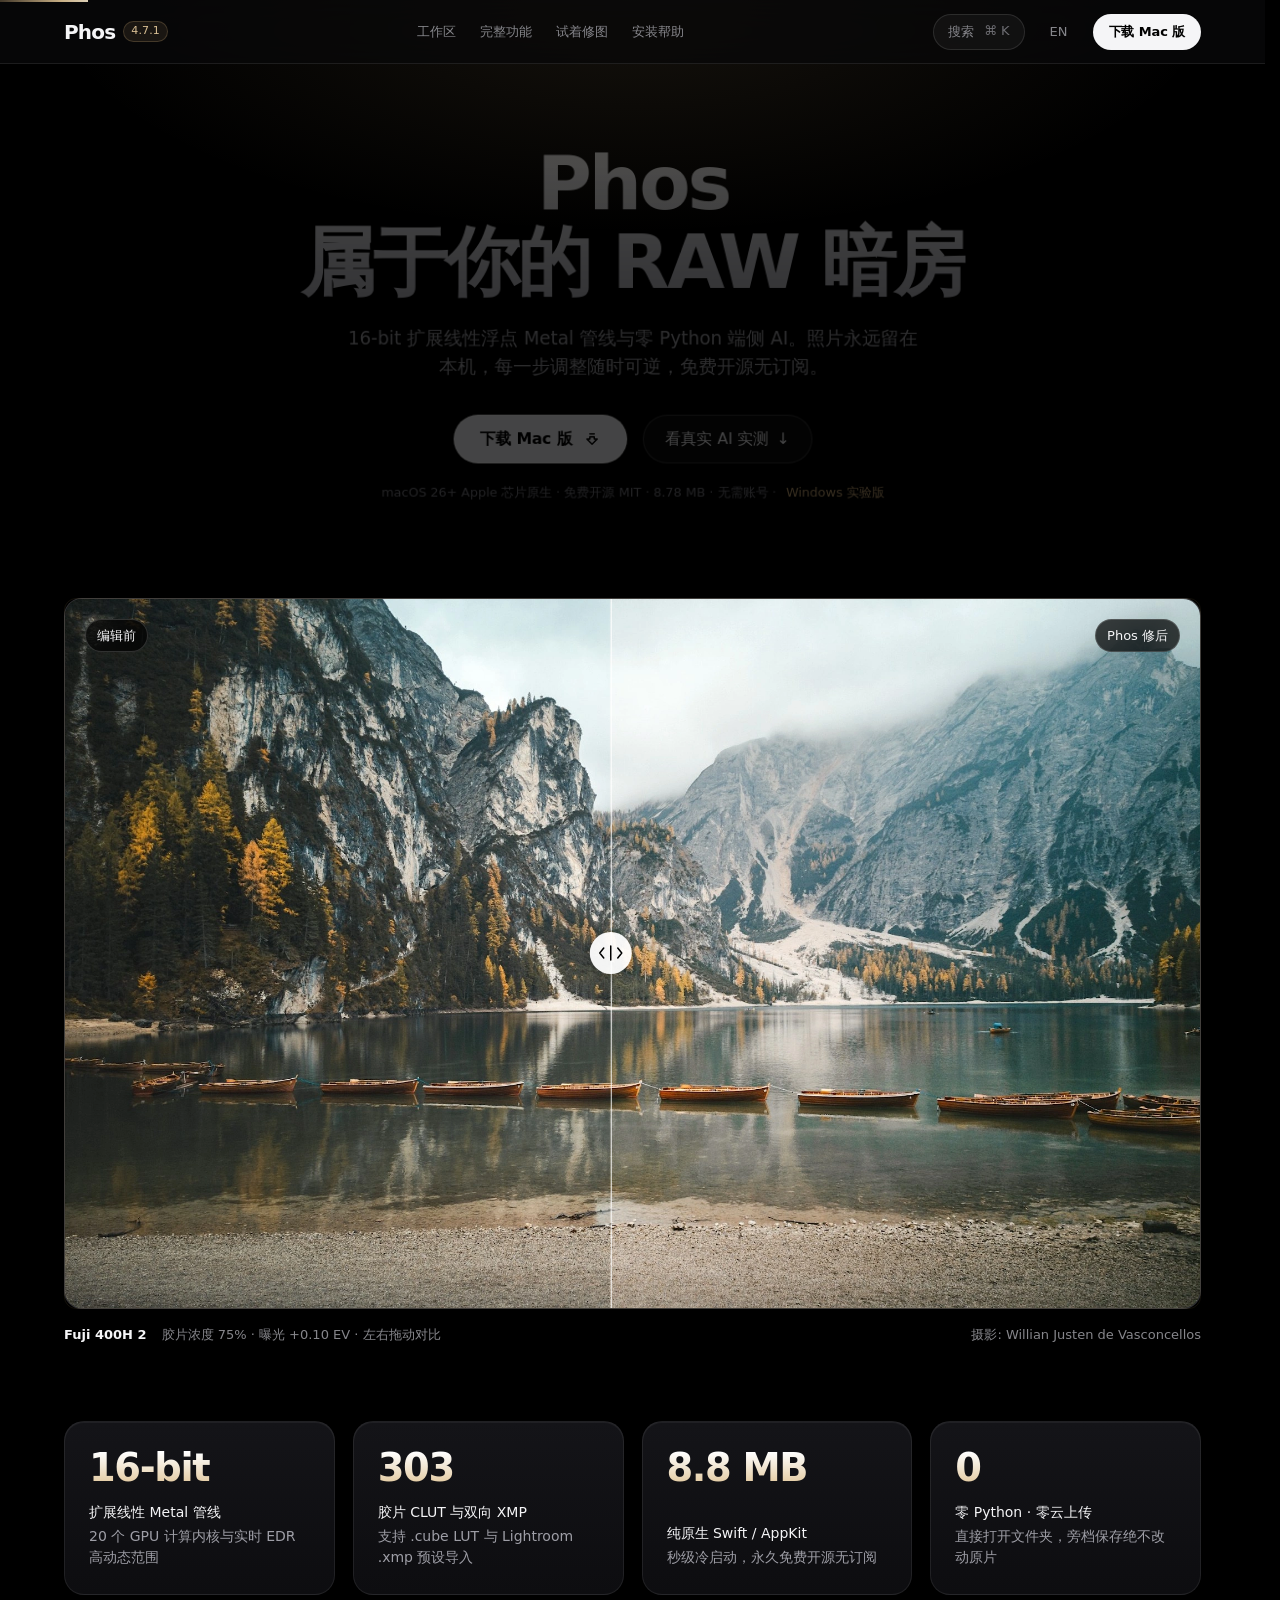
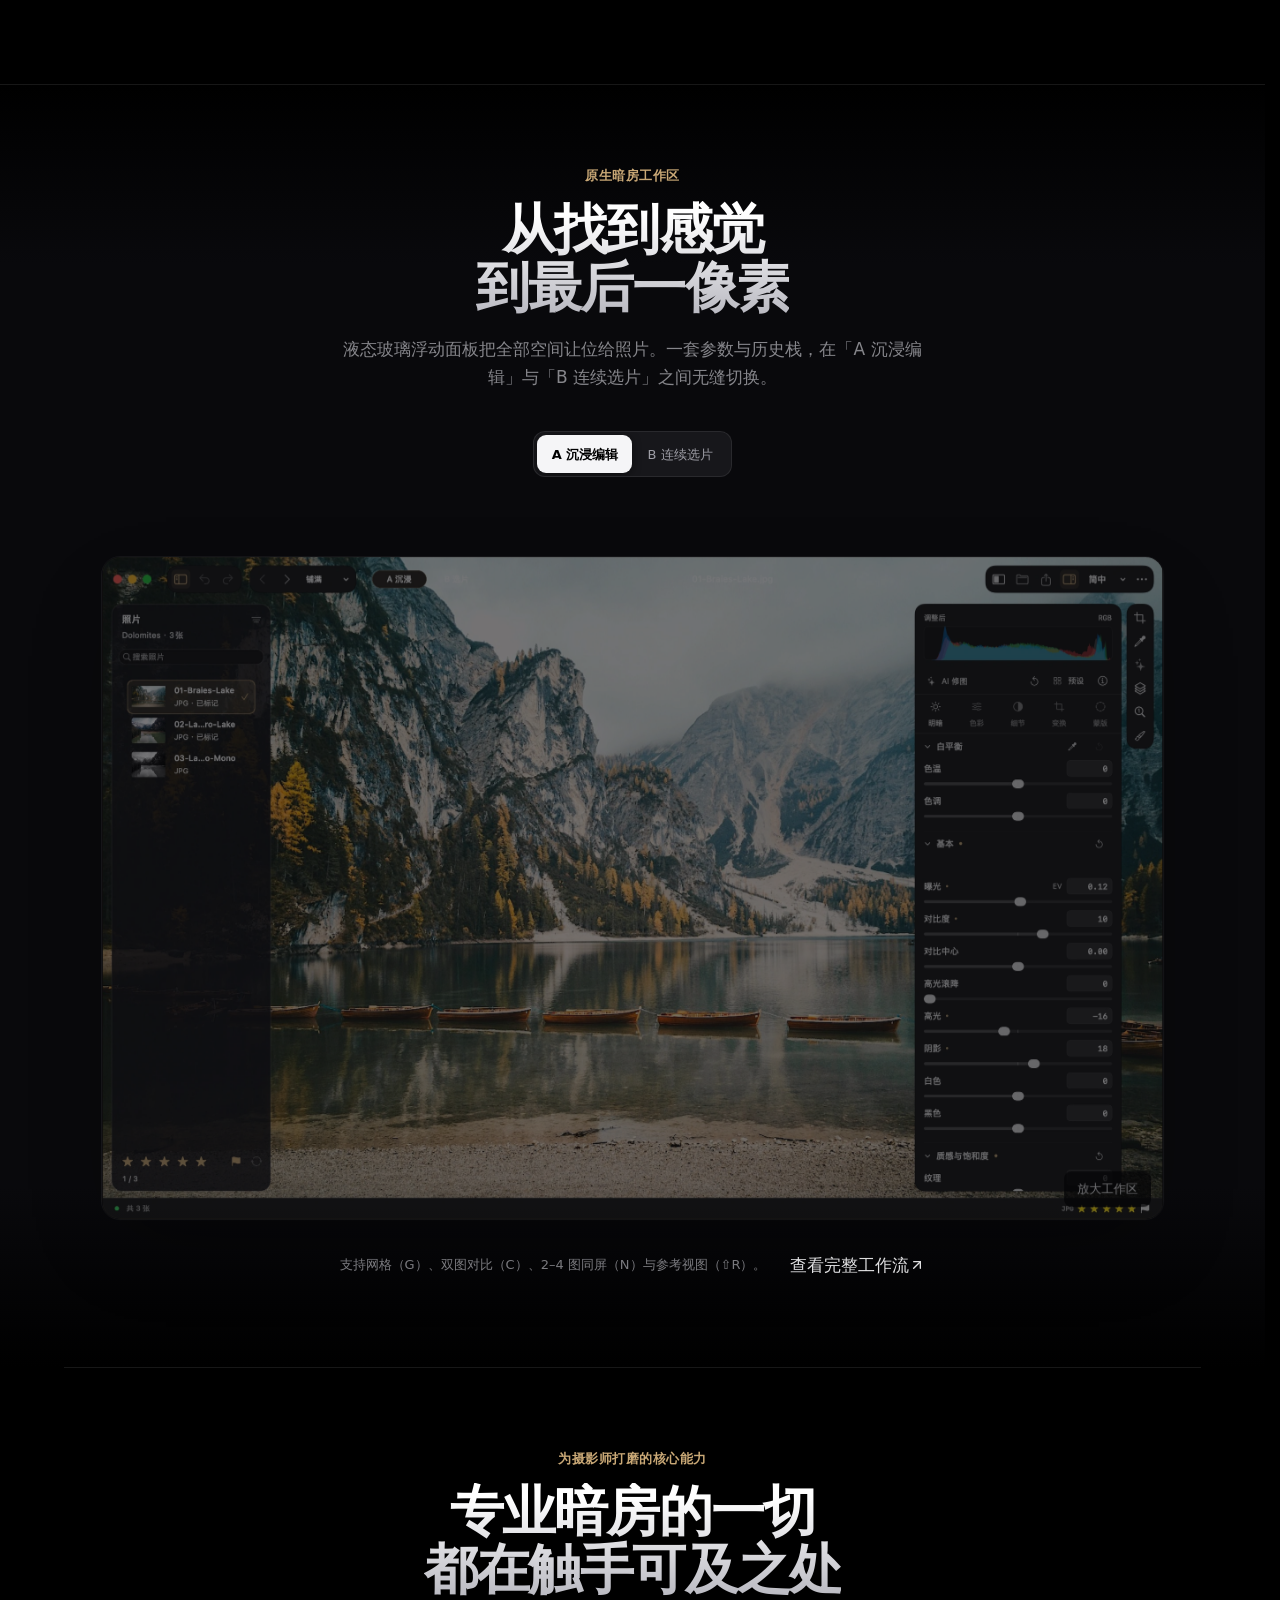
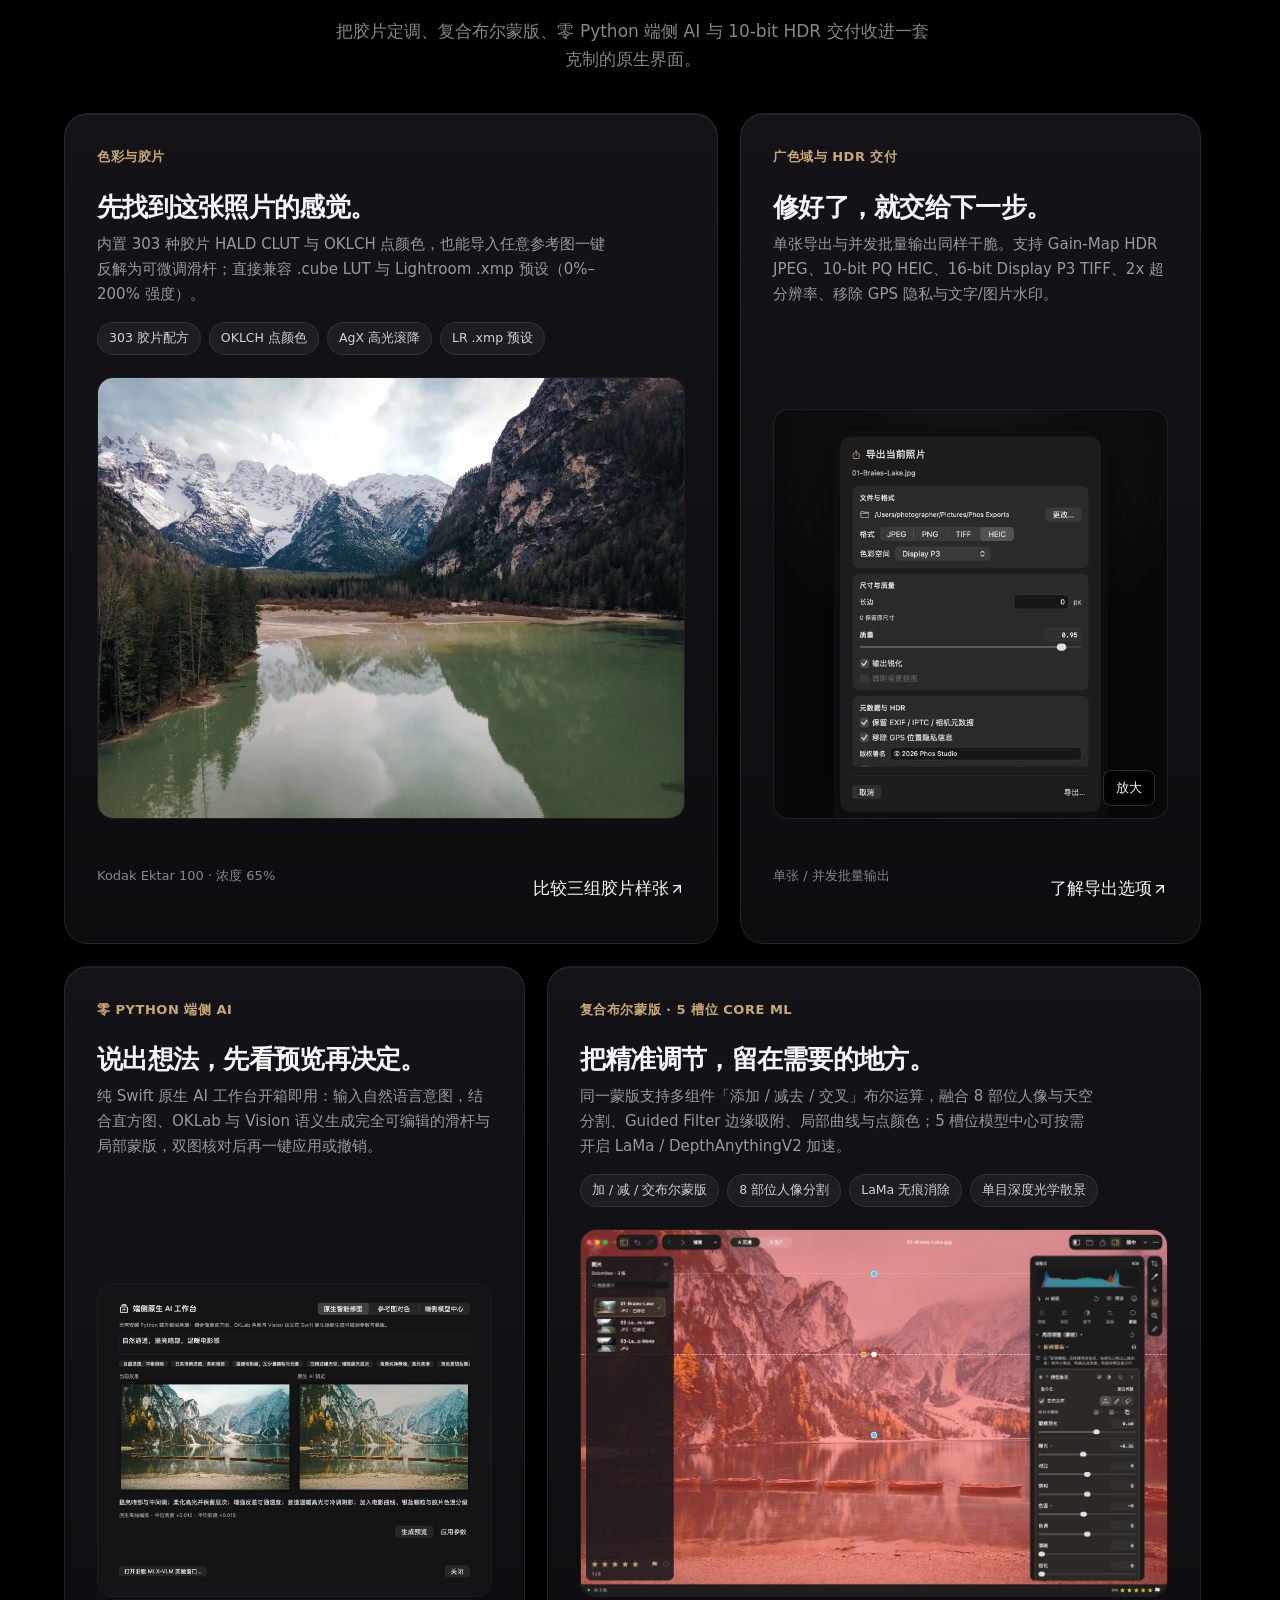
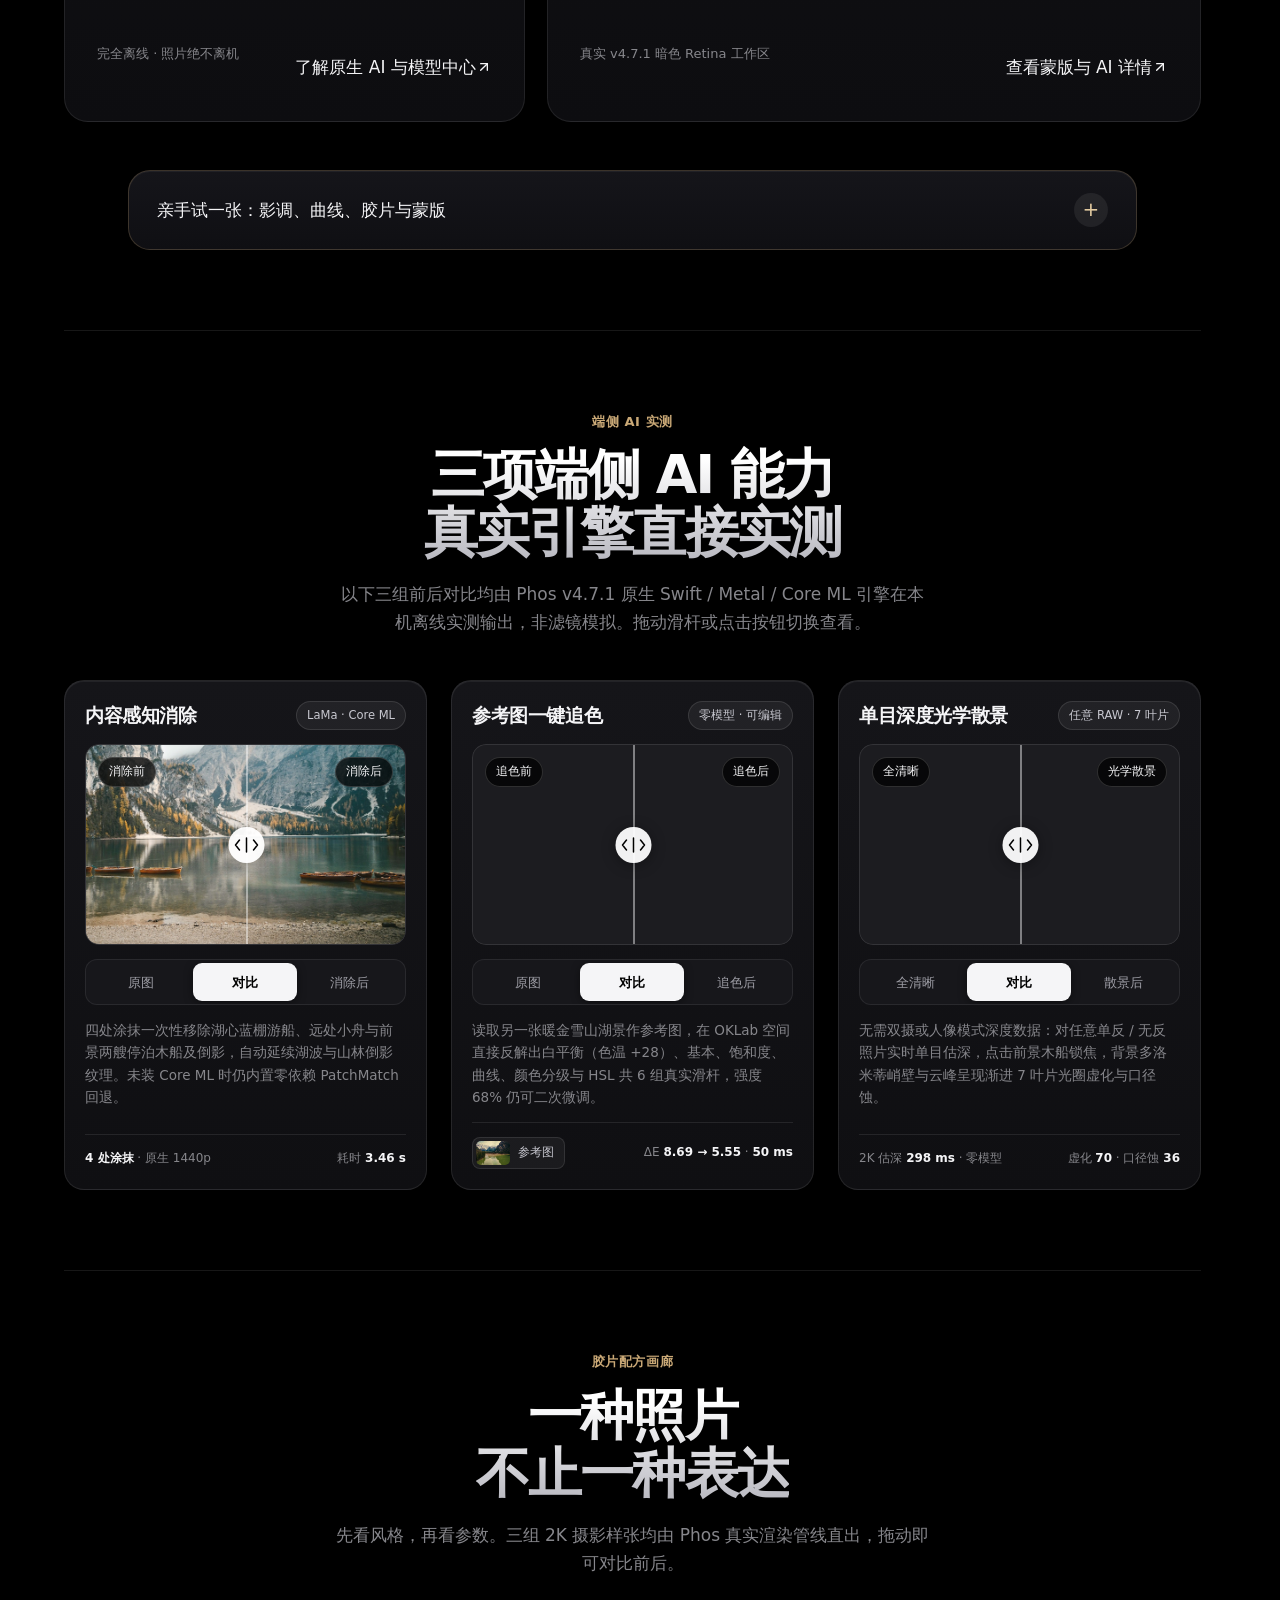
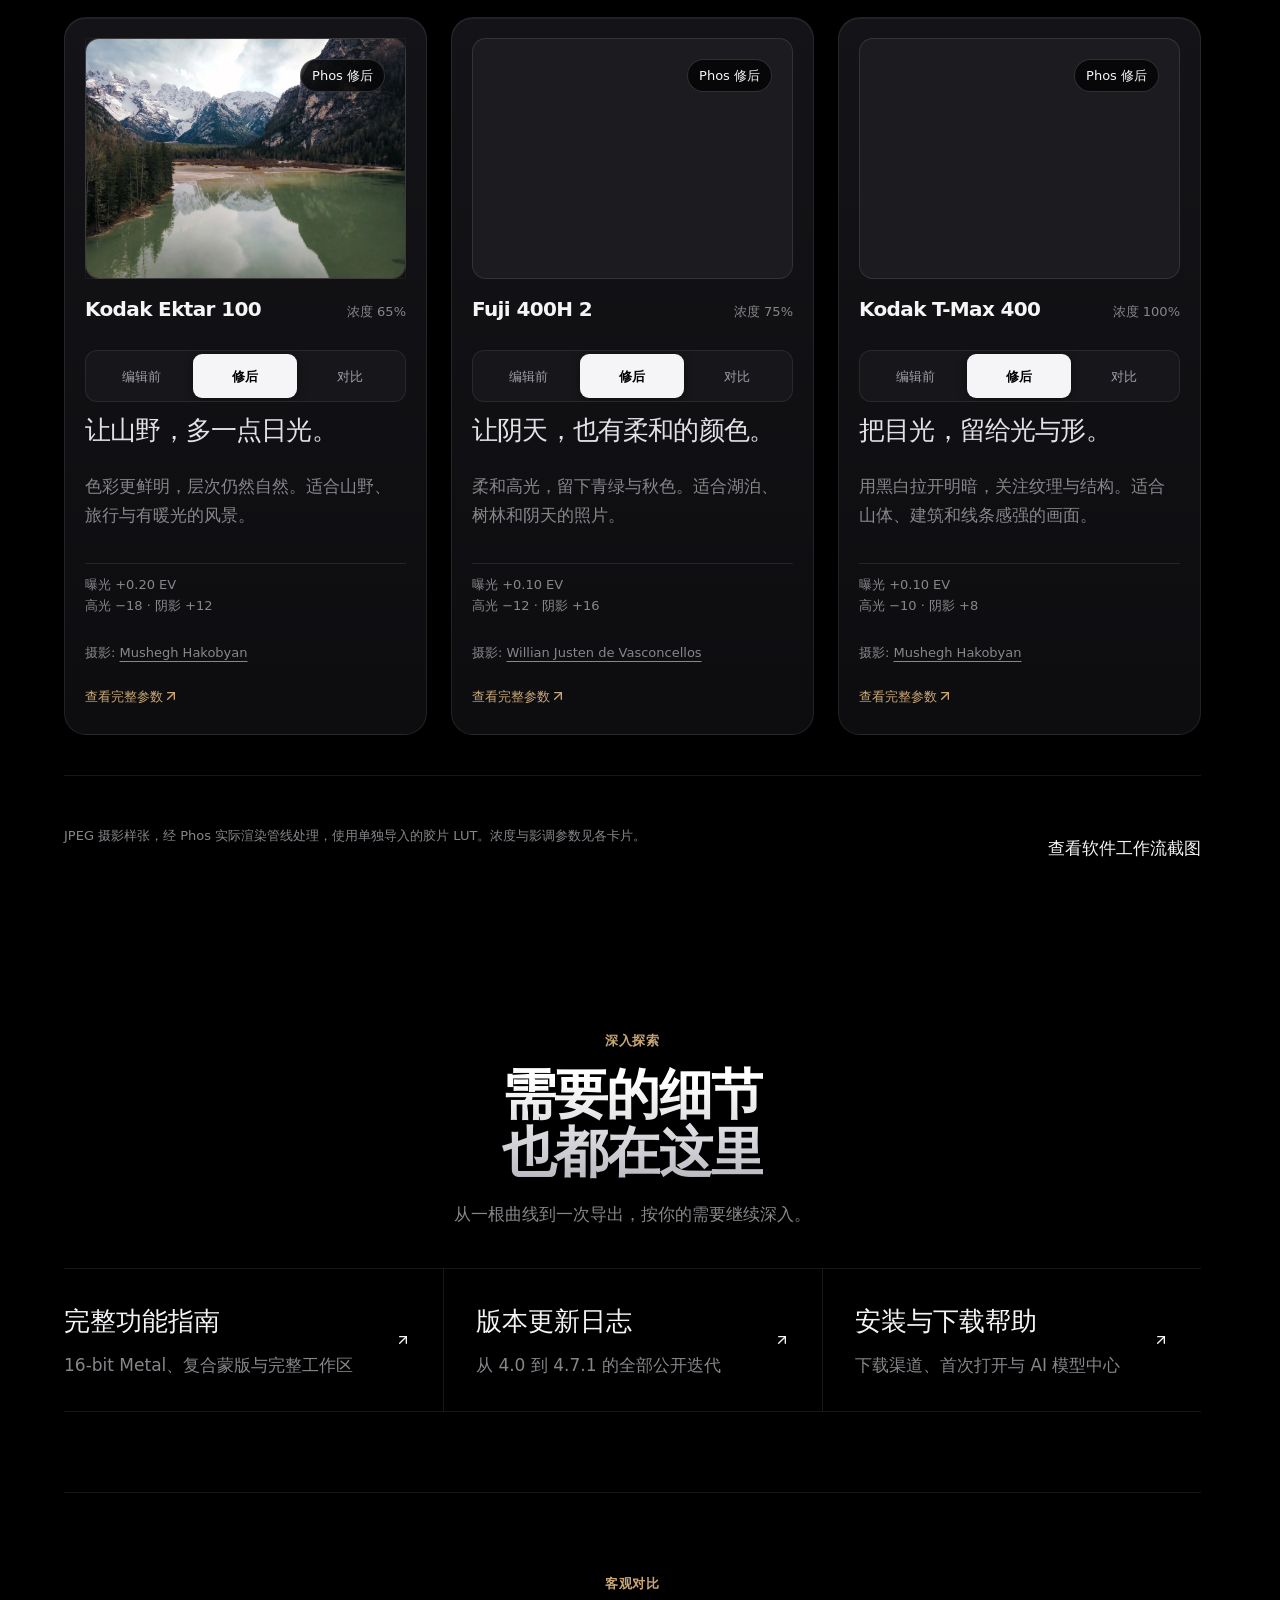
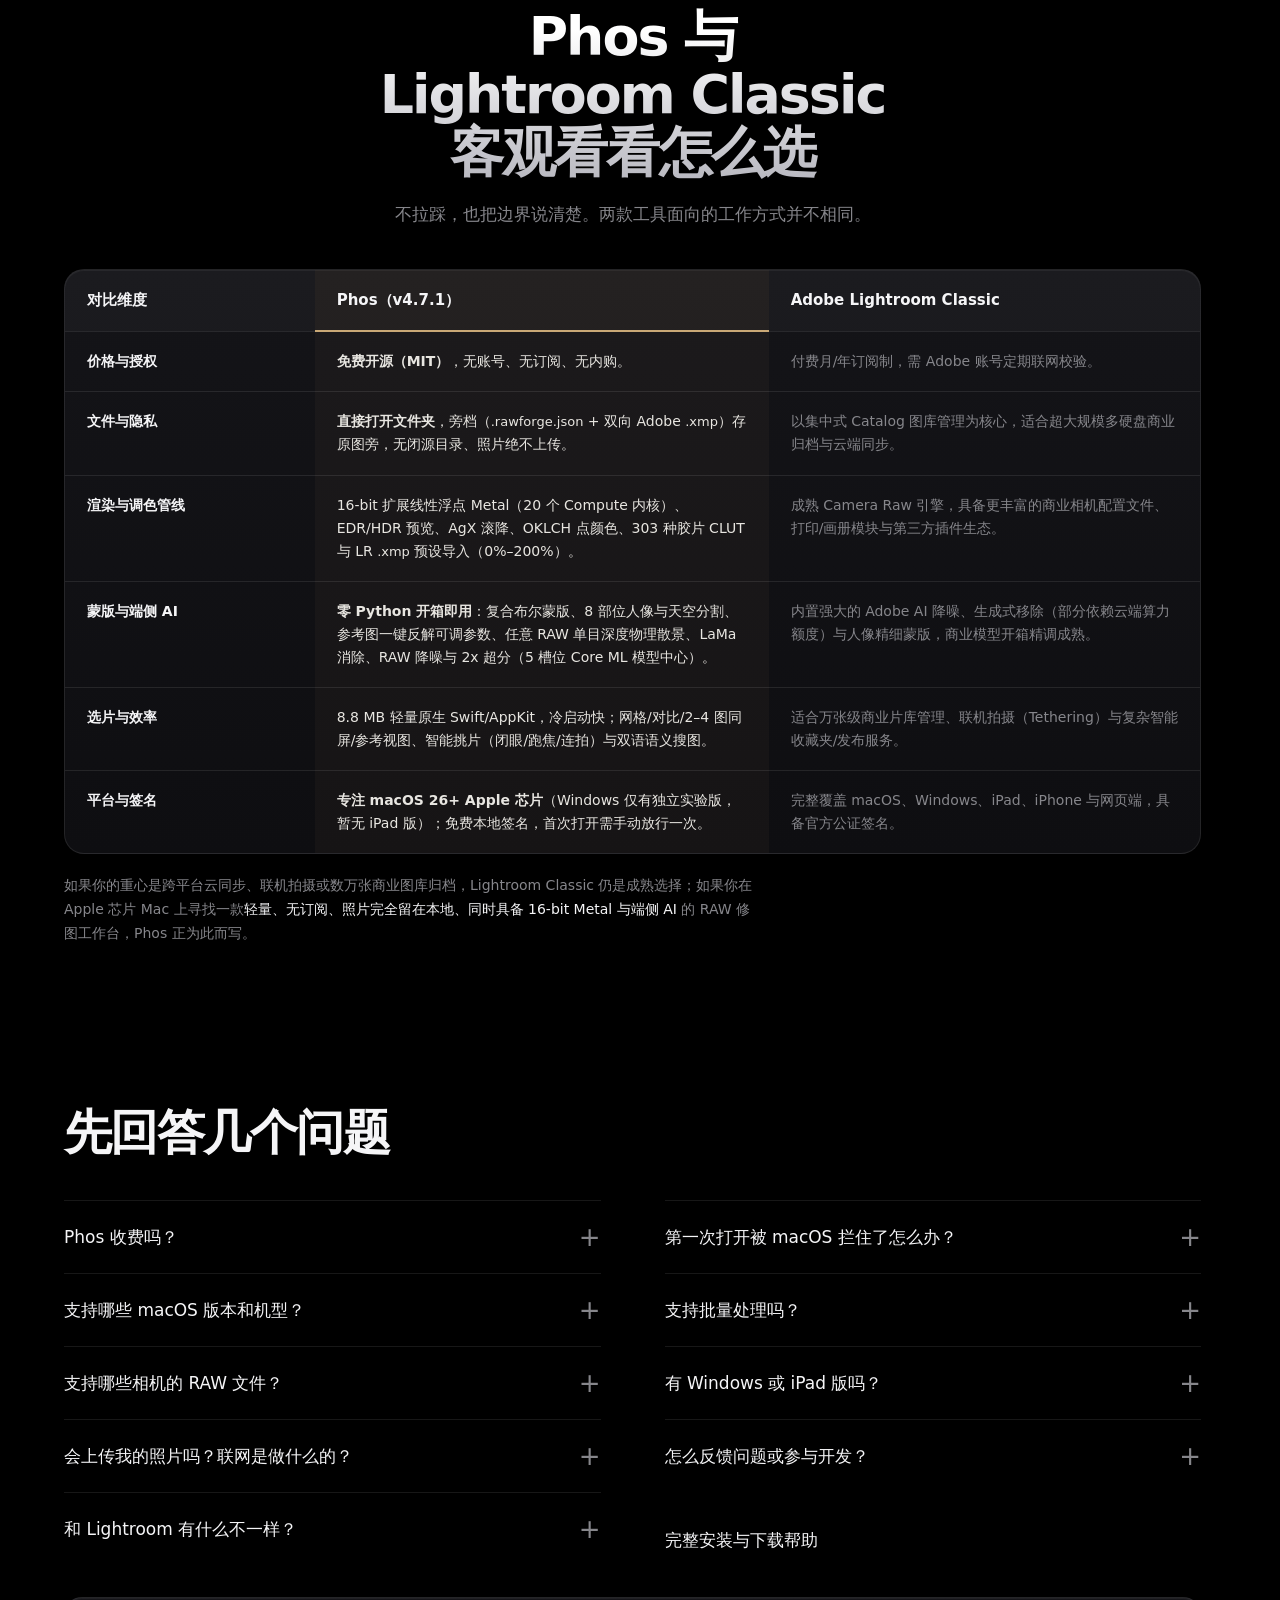
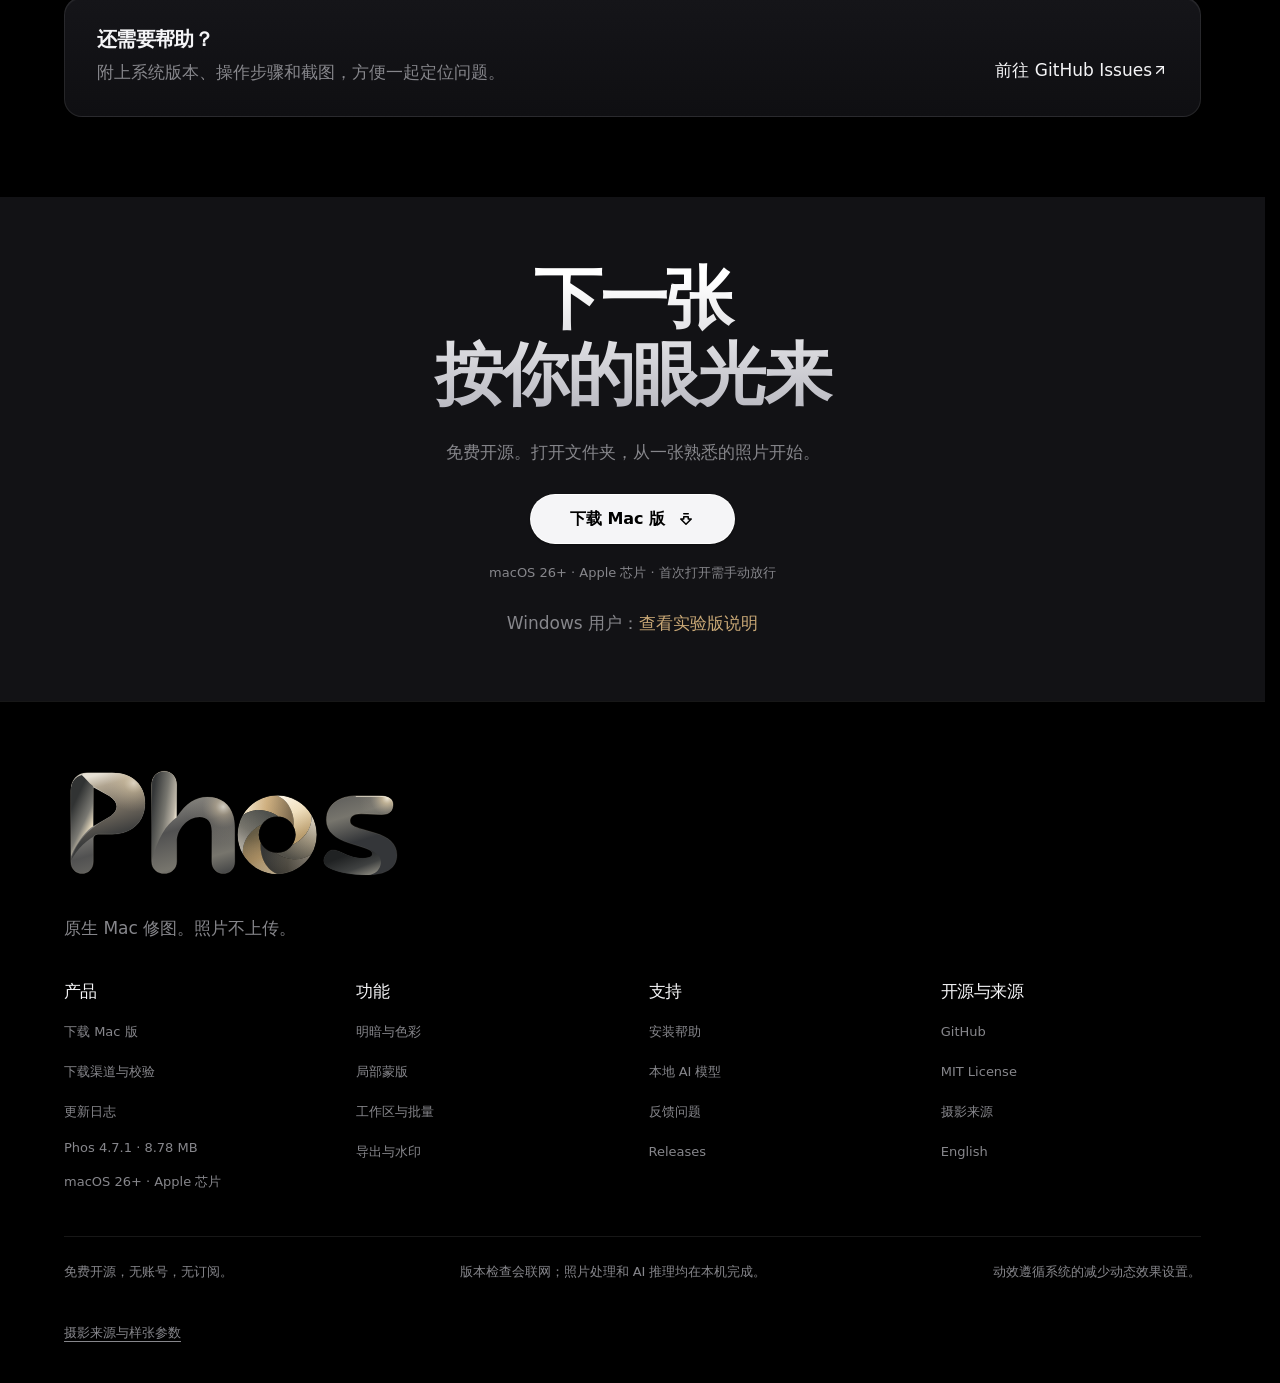
==== commit aa151b87: "polish(site): move version badge to compact nav corner & fix CJK optical centering on display headin" ====
--- a/index.html
+++ b/index.html
@@ -172,17 +172,17 @@
 }
 </script>
 
-<link rel="stylesheet" href="assets/editor-demo.css?v=510apple">
-
-<link rel="stylesheet" href="assets/home-layout.css?v=510apple">
-
-<link rel="stylesheet" href="assets/system.css?v=510apple">
-
-<link rel="stylesheet" href="assets/motion.css?v=510apple"><link rel="stylesheet" href="assets/p0.css?v=510apple"><link rel="stylesheet" href="assets/seam-light.css?v=510apple"><link rel="stylesheet" href="assets/kinetic-light.css?v=510apple"></head>
+<link rel="stylesheet" href="assets/editor-demo.css?v=511typo">
+
+<link rel="stylesheet" href="assets/home-layout.css?v=511typo">
+
+<link rel="stylesheet" href="assets/system.css?v=511typo">
+
+<link rel="stylesheet" href="assets/motion.css?v=511typo"><link rel="stylesheet" href="assets/p0.css?v=511typo"><link rel="stylesheet" href="assets/seam-light.css?v=511typo"><link rel="stylesheet" href="assets/kinetic-light.css?v=511typo"></head>
 
 <body><a class="skip" href="#main">跳到正文</a>
 
-<nav class="site-nav" aria-label="主导航"><a class="wordmark" href="./" aria-label="Phos"><span class="wordmark-text" translate="no">Phos</span></a>
+<nav class="site-nav" aria-label="主导航"><a class="wordmark" href="./" aria-label="Phos"><span class="wordmark-text" translate="no">Phos</span><span class="nav-ver" translate="no">4.7.1</span></a>
 <div class="nav-links"><a href="index.html#workspace">工作区</a><a href="features.html">完整功能</a><a href="index.html#studio">试着修图</a><a href="help.html">安装帮助</a></div>
 
 <div class="nav-actions"><button class="command-trigger" type="button" aria-haspopup="dialog"><span>搜索</span><kbd>⌘ K</kbd></button><a class="language" href="en/" aria-label="Switch to English">EN</a><a class="nav-download" href="download/Phos-macOS-apple-silicon.dmg" download="">下载 Mac 版</a><button class="menu-toggle" type="button" aria-haspopup="dialog" aria-expanded="false" aria-controls="mobile-menu" hidden="">菜单<svg width="20" height="20" viewBox="0 0 20 20" fill="none" stroke="currentColor" aria-hidden="true"><path d="M3 6h14M3 14h14"></path></svg></button></div>
@@ -204,18 +204,17 @@
 <header id="top" class="photo-hero">
 
 <div class="hero-intro hero-intro-scrub page-width">
-<span class="hero-eyebrow"><i aria-hidden="true"></i>Phos 4.7.1 · macOS 26 Apple 芯片原生</span>
-<h1><span class="hero-brand-text" translate="no">Phos</span>，属于你的<br>RAW 暗房。</h1>
+<h1><span class="hero-brand-text" translate="no">Phos</span><br>属于你的 RAW 暗房</h1>
 <p class="hero-lead">16-bit 扩展线性浮点 Metal 管线与零 Python 端侧 AI。照片永远留在本机，每一步调整随时可逆，免费开源无订阅。</p>
 <div class="hero-actions"><a class="button primary" href="download/Phos-macOS-apple-silicon.dmg" download="">下载 Mac 版<span class="download-icon" aria-hidden="true"><svg class="download-arrow" viewBox="0 0 24 24" width="24" height="24" fill="none" aria-hidden="true"><path d="M12 4v16m-6-6 6 6 6-6" stroke="currentColor" stroke-width="1.8" stroke-linecap="round" stroke-linejoin="round"/></svg></span></a><a class="quiet-link" href="#ai-demos">看真实 AI 实测<span aria-hidden="true">↓</span></a></div>
-<p class="hero-meta">免费开源 MIT · 8.78 MB · 无需账号 · <a href="help.html#windows">Windows 实验版说明</a></p>
+<p class="hero-meta">macOS 26+ Apple 芯片原生 · 免费开源 MIT · 8.78 MB · 无需账号 · <a href="help.html#windows">Windows 实验版</a></p>
 </div>
 
 <figure class="hero-photo-story page-width">
 <div class="hero-stage-scrub">
 <div class="photo-comparison signature-product hero-compare" data-compare="hero" data-split="48" data-seam data-edge="all" data-tone="light" data-trigger="enter" data-strength="default">
-<div class="compare-viewport"><picture><source type="image/webp" srcset="images/photo-edits/braies-fuji-after-800.webp?v=510apple 1024w, images/photo-edits/braies-fuji-after-1600.webp?v=510apple 2048w" sizes="(max-width: 760px) 100vw, 1280px"><img class="compare-after" src="images/photo-edits/braies-fuji-after-1600.webp?v=510apple" srcset="images/photo-edits/braies-fuji-after-800.webp?v=510apple 1024w, images/photo-edits/braies-fuji-after-1600.webp?v=510apple 2048w" sizes="(max-width: 760px) 100vw, 1280px" width="2048" height="1280" alt="秋日山湖与木船，经 Phos 胶片和影调调整后的 2K 摄影作品" fetchpriority="high" decoding="async"></picture>
-<div class="compare-before"><picture><source type="image/webp" srcset="images/photo-edits/braies-fuji-before-800.webp?v=510apple 1024w, images/photo-edits/braies-fuji-before-1600.webp?v=510apple 2048w" sizes="(max-width: 760px) 100vw, 1280px"><img src="images/photo-edits/braies-fuji-before-1600.webp?v=510apple" srcset="images/photo-edits/braies-fuji-before-800.webp?v=510apple 1024w, images/photo-edits/braies-fuji-before-1600.webp?v=510apple 2048w" sizes="(max-width: 760px) 100vw, 1280px" width="2048" height="1280" alt="" decoding="async"></picture></div>
+<div class="compare-viewport"><picture><source type="image/webp" srcset="images/photo-edits/braies-fuji-after-800.webp?v=511typo 1024w, images/photo-edits/braies-fuji-after-1600.webp?v=511typo 2048w" sizes="(max-width: 760px) 100vw, 1280px"><img class="compare-after" src="images/photo-edits/braies-fuji-after-1600.webp?v=511typo" srcset="images/photo-edits/braies-fuji-after-800.webp?v=511typo 1024w, images/photo-edits/braies-fuji-after-1600.webp?v=511typo 2048w" sizes="(max-width: 760px) 100vw, 1280px" width="2048" height="1280" alt="秋日山湖与木船，经 Phos 胶片和影调调整后的 2K 摄影作品" fetchpriority="high" decoding="async"></picture>
+<div class="compare-before"><picture><source type="image/webp" srcset="images/photo-edits/braies-fuji-before-800.webp?v=511typo 1024w, images/photo-edits/braies-fuji-before-1600.webp?v=511typo 2048w" sizes="(max-width: 760px) 100vw, 1280px"><img src="images/photo-edits/braies-fuji-before-1600.webp?v=511typo" srcset="images/photo-edits/braies-fuji-before-800.webp?v=511typo 1024w, images/photo-edits/braies-fuji-before-1600.webp?v=511typo 2048w" sizes="(max-width: 760px) 100vw, 1280px" width="2048" height="1280" alt="" decoding="async"></picture></div>
 <div class="compare-labels" aria-hidden="true"><span>编辑前</span><span>Phos 修后</span></div>
 <span class="compare-divider" aria-hidden="true"><span><svg viewBox="0 0 32 24" width="32" height="24" fill="none" aria-hidden="true"><path d="m9 7-4 5 4 5M23 7l4 5-4 5M16 5v14" stroke="currentColor" stroke-width="1.5" stroke-linecap="round" stroke-linejoin="round"/></svg></span></span><input class="compare-range" type="range" min="0" max="100" value="48" step="1" aria-label="Fuji 400H 2 修图前后对比，编辑前画面占比"></div>
 </div>
@@ -241,14 +240,14 @@
 <div id="capabilities" class="page-width">
 <div id="refine" class="section-heading is-centered">
 <span class="section-kicker">原生暗房工作区</span>
-<h2>从找到感觉，<br>到最后一像素。</h2>
+<h2>从找到感觉<br>到最后一像素</h2>
 <p>液态玻璃浮动面板把全部空间让位给照片。一套参数与历史栈，在「A 沉浸编辑」与「B 连续选片」之间无缝切换。</p>
 </div>
 
 <div class="workspace-slot">
 <div class="mode-picker" role="group" aria-label="工作区布局"><button type="button" data-workspace="a" aria-pressed="true">A 沉浸编辑</button><button type="button" data-workspace="b" aria-pressed="false">B 连续选片</button></div>
 <figure class="workspace-figure" data-apple-stage>
-<div class="workspace-image" data-seam data-edge="all" data-tone="light" data-trigger="enter" data-strength="quiet"><picture><source type="image/webp" srcset="images/native-20261031/workspace-a.webp?v=510apple"><img src="images/native-20261031/workspace-a.webp?v=510apple" width="2400" height="1498" alt="Phos v4.7.1 A 沉浸暗色工作区" class="workspace-shot active" loading="lazy" decoding="async"></picture><picture><source type="image/webp" srcset="images/native-20261031/workspace-b.webp?v=510apple"><img src="images/native-20261031/workspace-b.webp?v=510apple" width="2400" height="1498" alt="Phos v4.7.1 B 连续选片暗色工作区" class="workspace-shot" aria-hidden="true" loading="lazy" decoding="async"></picture></div>
+<div class="workspace-image" data-seam data-edge="all" data-tone="light" data-trigger="enter" data-strength="quiet"><picture><source type="image/webp" srcset="images/native-20261031/workspace-a.webp?v=511typo"><img src="images/native-20261031/workspace-a.webp?v=511typo" width="2400" height="1498" alt="Phos v4.7.1 A 沉浸暗色工作区" class="workspace-shot active" loading="lazy" decoding="async"></picture><picture><source type="image/webp" srcset="images/native-20261031/workspace-b.webp?v=511typo"><img src="images/native-20261031/workspace-b.webp?v=511typo" width="2400" height="1498" alt="Phos v4.7.1 B 连续选片暗色工作区" class="workspace-shot" aria-hidden="true" loading="lazy" decoding="async"></picture></div>
 <button class="image-zoom" type="button" data-zoom="workspace-real">放大工作区</button>
 <figcaption id="workspaceCaption" aria-live="polite" data-a="A 沉浸布局 · 浮动液态玻璃面板之间，照片铺满整个暗房画布。" data-b="B 选片布局 · 完整安全画布与底部胶片带，配合网格/对比/多图快速挑片。">A 沉浸布局 · 浮动液态玻璃面板之间，照片铺满整个暗房画布。</figcaption>
 </figure>
@@ -263,7 +262,7 @@
 <section class="bento-section editorial-section page-width">
 <div class="section-heading is-centered">
 <span class="section-kicker">为摄影师打磨的核心能力</span>
-<h2>专业暗房的一切，<br>都在触手可及之处。</h2>
+<h2>专业暗房的一切<br>都在触手可及之处</h2>
 <p>把胶片定调、复合布尔蒙版、零 Python 端侧 AI 与 10-bit HDR 交付收进一套克制的原生界面。</p>
 </div>
 
@@ -277,7 +276,7 @@
 <ul class="bento-points"><li>303 胶片配方</li><li>OKLCH 点颜色</li><li>AgX 高光滚降</li><li>LR .xmp 预设</li></ul>
 </div>
 <div class="bento-media">
-<img src="images/photo-edits/landro-ektar-after-1600.webp?v=510apple" srcset="images/photo-edits/landro-ektar-after-800.webp?v=510apple 1024w, images/photo-edits/landro-ektar-after-1600.webp?v=510apple 2048w" sizes="(max-width: 1100px) 100vw, 720px" width="2048" height="1536" alt="Kodak Ektar 100 胶片配方呈现的多洛米蒂山湖层次" loading="lazy" decoding="async">
+<img src="images/photo-edits/landro-ektar-after-1600.webp?v=511typo" srcset="images/photo-edits/landro-ektar-after-800.webp?v=511typo 1024w, images/photo-edits/landro-ektar-after-1600.webp?v=511typo 2048w" sizes="(max-width: 1100px) 100vw, 720px" width="2048" height="1536" alt="Kodak Ektar 100 胶片配方呈现的多洛米蒂山湖层次" loading="lazy" decoding="async">
 </div>
 <div class="bento-foot"><span>Kodak Ektar 100 · 浓度 65%</span><a class="text-link" href="#gallery">比较三组胶片样张 ↗</a></div>
 </article>
@@ -289,7 +288,7 @@
 <p>单张导出与并发批量输出同样干脆。支持 Gain-Map HDR JPEG、10-bit PQ HEIC、16-bit Display P3 TIFF、2x 超分辨率、移除 GPS 隐私与文字/图片水印。</p>
 </div>
 <div class="bento-media is-tall">
-<img src="images/native-20261031/export.webp?v=510apple" width="928" height="1318" alt="Phos v4.7.1 原生暗色导出面板，展示 Display P3、HDR、元数据隐私与水印选项" loading="lazy" decoding="async">
+<img src="images/native-20261031/export.webp?v=511typo" width="928" height="1318" alt="Phos v4.7.1 原生暗色导出面板，展示 Display P3、HDR、元数据隐私与水印选项" loading="lazy" decoding="async">
 <button class="image-zoom" type="button" data-zoom="export-real">放大</button>
 </div>
 <div class="bento-foot"><span>单张 / 并发批量输出</span><a class="text-link" href="features.html#export">了解导出选项 ↗</a></div>
@@ -302,7 +301,7 @@
 <p>纯 Swift 原生 AI 工作台开箱即用：输入自然语言意图，结合直方图、OKLab 与 Vision 语义生成完全可编辑的滑杆与局部蒙版，双图核对后再一键应用或撤销。</p>
 </div>
 <div class="bento-media">
-<img src="images/ai-preview.webp?v=510apple" width="1560" height="1240" alt="Phos v4.7.1 端侧原生 AI 工作台实时双图预览与参数建议" loading="lazy" decoding="async">
+<img src="images/ai-preview.webp?v=511typo" width="1560" height="1240" alt="Phos v4.7.1 端侧原生 AI 工作台实时双图预览与参数建议" loading="lazy" decoding="async">
 </div>
 <div class="bento-foot"><span>完全离线 · 照片绝不离机</span><a class="text-link" href="help.html#ai-model">了解原生 AI 与模型中心 ↗</a></div>
 </article>
@@ -315,7 +314,7 @@
 <ul class="bento-points"><li>加 / 减 / 交布尔蒙版</li><li>8 部位人像分割</li><li>LaMa 无痕消除</li><li>单目深度光学散景</li></ul>
 </div>
 <div class="bento-media">
-<img src="images/06-linear-gradient-mask.webp?v=510apple" width="2400" height="1498" alt="Phos v4.7.1 线性渐变蒙版控制点与复合布尔子蒙版面板" loading="lazy" decoding="async">
+<img src="images/06-linear-gradient-mask.webp?v=511typo" width="2400" height="1498" alt="Phos v4.7.1 线性渐变蒙版控制点与复合布尔子蒙版面板" loading="lazy" decoding="async">
 </div>
 <div class="bento-foot"><span>真实 v4.7.1 暗色 Retina 工作区</span><a class="text-link" href="features.html#masks">查看蒙版与 AI 详情 ↗</a></div>
 </article>
@@ -332,7 +331,7 @@
 
 <div class="section-heading">
 
-<h2>先修一张试试。</h2>
+<h2>先修一张试试</h2>
 
 <p>拖动滑杆，试着改变光线与色彩。也可以切换曲线、胶片和渐变蒙版，找到你喜欢的感觉。</p></div>
 
@@ -399,7 +398,7 @@
               <g filter="url(#toneFx)">
               <g id="sceneGroup">
                 <!-- 演示用照片：AI 生成，无水印 -->
-                <image href="images/photo-edits/braies-fuji-before-1600.webp?v=510apple" x="0" y="0" width="1200" height="760" preserveAspectRatio="xMidYMid slice"></image>
+                <image href="images/photo-edits/braies-fuji-before-1600.webp?v=511typo" x="0" y="0" width="1200" height="760" preserveAspectRatio="xMidYMid slice"></image>
                 <!-- 蒙版着色层（局部曝光） -->
                 <rect id="maskLayer" x="0" y="0" width="1200" height="760" fill="url(#maskGrad)" opacity="0" style="mix-blend-mode:screen;transition:opacity .3s ease"></rect>
               </g>
@@ -410,7 +409,7 @@
               <rect id="vignetteLayer" x="0" y="0" width="1200" height="760" fill="url(#vignetteGrad)" opacity="0" style="pointer-events:none;transition:opacity .25s ease"></rect>
 
               <!-- 蒙版参考线：线性为三线，径向为椭圆 -->
-              <g id="localEffects"><defs><mask id="paintedRegion"><path id="paintRegionPath" stroke="#fff" fill="none" stroke-width="70" stroke-linecap="round" stroke-linejoin="round"></path></mask><filter id="depthBlur"><feGaussianBlur stdDeviation="10"></feGaussianBlur></filter></defs><path id="brushEffect" fill="none" stroke="#fff" stroke-width="70" stroke-linecap="round" stroke-linejoin="round" opacity="0.35"></path><image id="rangeEffect" x="0" y="0" width="1200" height="760" opacity="0"></image><image id="depthEffect" x="0" y="0" width="1200" height="760" href="images/photo-edits/braies-fuji-before-1600.webp?v=510apple" preserveAspectRatio="xMidYMid slice" mask="url(#paintedRegion)" filter="url(#depthBlur)" opacity="0"></image></g><g id="guides" opacity="0" style="transition:opacity .28s ease">
+              <g id="localEffects"><defs><mask id="paintedRegion"><path id="paintRegionPath" stroke="#fff" fill="none" stroke-width="70" stroke-linecap="round" stroke-linejoin="round"></path></mask><filter id="depthBlur"><feGaussianBlur stdDeviation="10"></feGaussianBlur></filter></defs><path id="brushEffect" fill="none" stroke="#fff" stroke-width="70" stroke-linecap="round" stroke-linejoin="round" opacity="0.35"></path><image id="rangeEffect" x="0" y="0" width="1200" height="760" opacity="0"></image><image id="depthEffect" x="0" y="0" width="1200" height="760" href="images/photo-edits/braies-fuji-before-1600.webp?v=511typo" preserveAspectRatio="xMidYMid slice" mask="url(#paintedRegion)" filter="url(#depthBlur)" opacity="0"></image></g><g id="guides" opacity="0" style="transition:opacity .28s ease">
                 <g id="linearGuides" stroke="#fff" stroke-opacity="0.78" stroke-width="1.4" stroke-dasharray="7 6" fill="none">
                   <line id="gA" x1="0" y1="0" x2="0" y2="0"></line>
                   <line id="gB" x1="0" y1="0" x2="0" y2="0"></line>
@@ -682,7 +681,7 @@
 
 <div class="section-heading is-centered"><span class="section-kicker">端侧 AI 实测</span>
 
-<h2>三项端侧 AI 能力，<br>真实引擎直接实测。</h2>
+<h2>三项端侧 AI 能力<br>真实引擎直接实测</h2>
 
 <p>以下三组前后对比均由 Phos v4.7.1 原生 Swift / Metal / Core ML 引擎在本机离线实测输出，非滤镜模拟。拖动滑杆或点击按钮切换查看。</p></div>
 
@@ -696,9 +695,9 @@
 
 <div class="photo-comparison" data-compare="ai-remove" data-split="50">
 
-<div class="compare-viewport"><img class="compare-after" src="images/ai-demos/remove-after.webp?v=510apple" width="1440" height="900" alt="使用 Phos 本地 LaMa 内容感知消除抹去湖面游船与停泊木船后的纯净倒影" loading="lazy" decoding="async">
-
-<div class="compare-before"><img src="images/ai-demos/remove-before.webp?v=510apple" width="1440" height="900" alt="" loading="lazy" decoding="async"></div>
+<div class="compare-viewport"><img class="compare-after" src="images/ai-demos/remove-after.webp?v=511typo" width="1440" height="900" alt="使用 Phos 本地 LaMa 内容感知消除抹去湖面游船与停泊木船后的纯净倒影" loading="lazy" decoding="async">
+
+<div class="compare-before"><img src="images/ai-demos/remove-before.webp?v=511typo" width="1440" height="900" alt="" loading="lazy" decoding="async"></div>
 
 <div class="compare-labels" aria-hidden="true"><span>消除前</span><span>消除后</span></div>
 
@@ -722,9 +721,9 @@
 
 <div class="photo-comparison" data-compare="ai-match" data-split="50">
 
-<div class="compare-viewport"><img class="compare-after" src="images/ai-demos/colormatch-after.webp?v=510apple" width="2048" height="1280" alt="阴天多洛米蒂山湖经 Phos 参考图一键追色转为冷暖对比胶片色调后的效果" loading="lazy" decoding="async">
-
-<div class="compare-before"><img src="images/ai-demos/colormatch-before.webp?v=510apple" width="2048" height="1280" alt="" loading="lazy" decoding="async"></div>
+<div class="compare-viewport"><img class="compare-after" src="images/ai-demos/colormatch-after.webp?v=511typo" width="2048" height="1280" alt="阴天多洛米蒂山湖经 Phos 参考图一键追色转为冷暖对比胶片色调后的效果" loading="lazy" decoding="async">
+
+<div class="compare-before"><img src="images/ai-demos/colormatch-before.webp?v=511typo" width="2048" height="1280" alt="" loading="lazy" decoding="async"></div>
 
 <div class="compare-labels" aria-hidden="true"><span>追色前</span><span>追色后</span></div>
 
@@ -736,7 +735,7 @@
 
 <p>读取另一张暖金雪山湖景作参考图，在 OKLab 空间直接反解出白平衡（色温 +28）、基本、饱和度、曲线、颜色分级与 HSL 共 6 组真实滑杆，强度 68% 仍可二次微调。</p>
 
-<div class="ai-demo-metrics"><span class="ref-chip"><img src="images/ai-demos/colormatch-ref.webp?v=510apple" width="480" height="360" alt="暖金胶片调色参考图" loading="lazy" decoding="async"><span>参考图</span></span><span>ΔE <strong>8.69 → 5.55</strong> · <strong>50 ms</strong></span></div>
+<div class="ai-demo-metrics"><span class="ref-chip"><img src="images/ai-demos/colormatch-ref.webp?v=511typo" width="480" height="360" alt="暖金胶片调色参考图" loading="lazy" decoding="async"><span>参考图</span></span><span>ΔE <strong>8.69 → 5.55</strong> · <strong>50 ms</strong></span></div>
 
 </article>
 
@@ -748,9 +747,9 @@
 
 <div class="photo-comparison" data-compare="ai-bokeh" data-split="50">
 
-<div class="compare-viewport"><img class="compare-after" src="images/ai-demos/bokeh-after.webp?v=510apple" width="2048" height="1280" alt="Phos 单目估深并将焦平面锁定在前景木船，远景多洛米蒂雪峰呈现七边形光圈虚化" loading="lazy" decoding="async">
-
-<div class="compare-before"><img src="images/ai-demos/bokeh-before.webp?v=510apple" width="2048" height="1280" alt="" loading="lazy" decoding="async"></div>
+<div class="compare-viewport"><img class="compare-after" src="images/ai-demos/bokeh-after.webp?v=511typo" width="2048" height="1280" alt="Phos 单目估深并将焦平面锁定在前景木船，远景多洛米蒂雪峰呈现七边形光圈虚化" loading="lazy" decoding="async">
+
+<div class="compare-before"><img src="images/ai-demos/bokeh-before.webp?v=511typo" width="2048" height="1280" alt="" loading="lazy" decoding="async"></div>
 
 <div class="compare-labels" aria-hidden="true"><span>全清晰</span><span>光学散景</span></div>
 
@@ -774,7 +773,7 @@
 
 <div id="presets" class="section-heading is-centered"><span class="section-kicker">胶片配方画廊</span>
 
-<h2>一种照片，不止一种表达。</h2>
+<h2>一种照片<br>不止一种表达</h2>
 
 <p>先看风格，再看参数。三组 2K 摄影样张均由 Phos 真实渲染管线直出，拖动即可对比前后。</p></div>
 
@@ -786,9 +785,9 @@
 
 <div class="photo-comparison " data-compare="look-0" data-split="0" data-seam data-edge="all" data-tone="light" data-trigger="enter" data-strength="quiet">
 
-<div class="compare-viewport"><picture><source type="image/webp" srcset="images/photo-edits/landro-ektar-after-800.webp?v=510apple 1024w, images/photo-edits/landro-ektar-after-1600.webp?v=510apple 2048w" sizes="(max-width: 760px) 100vw, 400px"><img class="compare-after" src="images/photo-edits/landro-ektar-after-1600.webp?v=510apple" srcset="images/photo-edits/landro-ektar-after-800.webp?v=510apple 1024w, images/photo-edits/landro-ektar-after-1600.webp?v=510apple 2048w" sizes="(max-width: 760px) 100vw, 400px" width="2048" height="1536" alt="让山野，多一点日光。 胶片效果" loading="lazy" decoding="async"></picture>
-
-<div class="compare-before"><picture><source type="image/webp" srcset="images/photo-edits/landro-ektar-before-800.webp?v=510apple 1024w, images/photo-edits/landro-ektar-before-1600.webp?v=510apple 2048w" sizes="(max-width: 760px) 100vw, 400px"><img src="images/photo-edits/landro-ektar-before-1600.webp?v=510apple" srcset="images/photo-edits/landro-ektar-before-800.webp?v=510apple 1024w, images/photo-edits/landro-ektar-before-1600.webp?v=510apple 2048w" sizes="(max-width: 760px) 100vw, 400px" width="2048" height="1536" alt="" loading="lazy" decoding="async"></picture></div>
+<div class="compare-viewport"><picture><source type="image/webp" srcset="images/photo-edits/landro-ektar-after-800.webp?v=511typo 1024w, images/photo-edits/landro-ektar-after-1600.webp?v=511typo 2048w" sizes="(max-width: 760px) 100vw, 400px"><img class="compare-after" src="images/photo-edits/landro-ektar-after-1600.webp?v=511typo" srcset="images/photo-edits/landro-ektar-after-800.webp?v=511typo 1024w, images/photo-edits/landro-ektar-after-1600.webp?v=511typo 2048w" sizes="(max-width: 760px) 100vw, 400px" width="2048" height="1536" alt="让山野，多一点日光。 胶片效果" loading="lazy" decoding="async"></picture>
+
+<div class="compare-before"><picture><source type="image/webp" srcset="images/photo-edits/landro-ektar-before-800.webp?v=511typo 1024w, images/photo-edits/landro-ektar-before-1600.webp?v=511typo 2048w" sizes="(max-width: 760px) 100vw, 400px"><img src="images/photo-edits/landro-ektar-before-1600.webp?v=511typo" srcset="images/photo-edits/landro-ektar-before-800.webp?v=511typo 1024w, images/photo-edits/landro-ektar-before-1600.webp?v=511typo 2048w" sizes="(max-width: 760px) 100vw, 400px" width="2048" height="1536" alt="" loading="lazy" decoding="async"></picture></div>
 
 <div class="compare-labels" aria-hidden="true"><span>编辑前</span><span>Phos 修后</span></div>
 
@@ -814,9 +813,9 @@
 
 <div class="photo-comparison " data-compare="look-1" data-split="0">
 
-<div class="compare-viewport"><picture><source type="image/webp" srcset="images/photo-edits/braies-fuji-after-800.webp?v=510apple 1024w, images/photo-edits/braies-fuji-after-1600.webp?v=510apple 2048w" sizes="(max-width: 760px) 100vw, 400px"><img class="compare-after" src="images/photo-edits/braies-fuji-after-1600.webp?v=510apple" srcset="images/photo-edits/braies-fuji-after-800.webp?v=510apple 1024w, images/photo-edits/braies-fuji-after-1600.webp?v=510apple 2048w" sizes="(max-width: 760px) 100vw, 400px" width="2048" height="1280" alt="让阴天，也有柔和的颜色。 胶片效果" loading="lazy" decoding="async"></picture>
-
-<div class="compare-before"><picture><source type="image/webp" srcset="images/photo-edits/braies-fuji-before-800.webp?v=510apple 1024w, images/photo-edits/braies-fuji-before-1600.webp?v=510apple 2048w" sizes="(max-width: 760px) 100vw, 400px"><img src="images/photo-edits/braies-fuji-before-1600.webp?v=510apple" srcset="images/photo-edits/braies-fuji-before-800.webp?v=510apple 1024w, images/photo-edits/braies-fuji-before-1600.webp?v=510apple 2048w" sizes="(max-width: 760px) 100vw, 400px" width="2048" height="1280" alt="" loading="lazy" decoding="async"></picture></div>
+<div class="compare-viewport"><picture><source type="image/webp" srcset="images/photo-edits/braies-fuji-after-800.webp?v=511typo 1024w, images/photo-edits/braies-fuji-after-1600.webp?v=511typo 2048w" sizes="(max-width: 760px) 100vw, 400px"><img class="compare-after" src="images/photo-edits/braies-fuji-after-1600.webp?v=511typo" srcset="images/photo-edits/braies-fuji-after-800.webp?v=511typo 1024w, images/photo-edits/braies-fuji-after-1600.webp?v=511typo 2048w" sizes="(max-width: 760px) 100vw, 400px" width="2048" height="1280" alt="让阴天，也有柔和的颜色。 胶片效果" loading="lazy" decoding="async"></picture>
+
+<div class="compare-before"><picture><source type="image/webp" srcset="images/photo-edits/braies-fuji-before-800.webp?v=511typo 1024w, images/photo-edits/braies-fuji-before-1600.webp?v=511typo 2048w" sizes="(max-width: 760px) 100vw, 400px"><img src="images/photo-edits/braies-fuji-before-1600.webp?v=511typo" srcset="images/photo-edits/braies-fuji-before-800.webp?v=511typo 1024w, images/photo-edits/braies-fuji-before-1600.webp?v=511typo 2048w" sizes="(max-width: 760px) 100vw, 400px" width="2048" height="1280" alt="" loading="lazy" decoding="async"></picture></div>
 
 <div class="compare-labels" aria-hidden="true"><span>编辑前</span><span>Phos 修后</span></div>
 
@@ -842,9 +841,9 @@
 
 <div class="photo-comparison " data-compare="look-2" data-split="0">
 
-<div class="compare-viewport"><picture><source type="image/webp" srcset="images/photo-edits/landro-tmax-after-800.webp?v=510apple 1024w, images/photo-edits/landro-tmax-after-1600.webp?v=510apple 2048w" sizes="(max-width: 760px) 100vw, 400px"><img class="compare-after" src="images/photo-edits/landro-tmax-after-1600.webp?v=510apple" srcset="images/photo-edits/landro-tmax-after-800.webp?v=510apple 1024w, images/photo-edits/landro-tmax-after-1600.webp?v=510apple 2048w" sizes="(max-width: 760px) 100vw, 400px" width="2048" height="1536" alt="把目光，留给光与形。 胶片效果" loading="lazy" decoding="async"></picture>
-
-<div class="compare-before"><picture><source type="image/webp" srcset="images/photo-edits/landro-tmax-before-800.webp?v=510apple 1024w, images/photo-edits/landro-tmax-before-1600.webp?v=510apple 2048w" sizes="(max-width: 760px) 100vw, 400px"><img src="images/photo-edits/landro-tmax-before-1600.webp?v=510apple" srcset="images/photo-edits/landro-tmax-before-800.webp?v=510apple 1024w, images/photo-edits/landro-tmax-before-1600.webp?v=510apple 2048w" sizes="(max-width: 760px) 100vw, 400px" width="2048" height="1536" alt="" loading="lazy" decoding="async"></picture></div>
+<div class="compare-viewport"><picture><source type="image/webp" srcset="images/photo-edits/landro-tmax-after-800.webp?v=511typo 1024w, images/photo-edits/landro-tmax-after-1600.webp?v=511typo 2048w" sizes="(max-width: 760px) 100vw, 400px"><img class="compare-after" src="images/photo-edits/landro-tmax-after-1600.webp?v=511typo" srcset="images/photo-edits/landro-tmax-after-800.webp?v=511typo 1024w, images/photo-edits/landro-tmax-after-1600.webp?v=511typo 2048w" sizes="(max-width: 760px) 100vw, 400px" width="2048" height="1536" alt="把目光，留给光与形。 胶片效果" loading="lazy" decoding="async"></picture>
+
+<div class="compare-before"><picture><source type="image/webp" srcset="images/photo-edits/landro-tmax-before-800.webp?v=511typo 1024w, images/photo-edits/landro-tmax-before-1600.webp?v=511typo 2048w" sizes="(max-width: 760px) 100vw, 400px"><img src="images/photo-edits/landro-tmax-before-1600.webp?v=511typo" srcset="images/photo-edits/landro-tmax-before-800.webp?v=511typo 1024w, images/photo-edits/landro-tmax-before-1600.webp?v=511typo 2048w" sizes="(max-width: 760px) 100vw, 400px" width="2048" height="1536" alt="" loading="lazy" decoding="async"></picture></div>
 
 <div class="compare-labels" aria-hidden="true"><span>编辑前</span><span>Phos 修后</span></div>
 
@@ -876,7 +875,7 @@
 
 <div class="section-heading is-centered"><span class="section-kicker">深入探索</span>
 
-<h2>需要的细节，也都在这里。</h2>
+<h2>需要的细节<br>也都在这里</h2>
 
 <p>从一根曲线到一次导出，按你的需要继续深入。</p></div>
 
@@ -888,7 +887,7 @@
 
 <div class="section-heading is-centered"><span class="section-kicker">客观对比</span>
 
-<h2>Phos 与 Lightroom Classic，<br>客观看看怎么选。</h2>
+<h2>Phos 与 Lightroom Classic<br>客观看看怎么选</h2>
 
 <p>不拉踩，也把边界说清楚。两款工具面向的工作方式并不相同。</p></div>
 
@@ -944,7 +943,7 @@
 
 <section class="faq-section editorial-section page-width" id="faq">
 
-<h2>先回答几个问题。</h2>
+<h2>先回答几个问题</h2>
 
 <div class="faq-list">
 
@@ -1084,7 +1083,7 @@
 
 <div class="page-width">
 
-<h2>下一张，<br>按你的眼光来。</h2>
+<h2>下一张<br>按你的眼光来</h2>
 
 <p>免费开源。打开文件夹，从一张熟悉的照片开始。</p><a class="button primary" href="download/Phos-macOS-apple-silicon.dmg" download="">下载 Mac 版<span class="download-icon" aria-hidden="true"><svg class="download-arrow" viewBox="0 0 24 24" width="24" height="24" fill="none" aria-hidden="true"><path d="M12 4v16m-6-6 6 6 6-6" stroke="currentColor" stroke-width="1.6" stroke-linecap="round" stroke-linejoin="round"/></svg></span></a>
 
@@ -1147,17 +1146,17 @@
 </div>
 </footer>
 
-<script src="assets/demo.js?v=510apple" defer=""></script>
-<script src="assets/showcase.js?v=510apple" defer=""></script>
-<script src="assets/brand-v2.js?v=510apple" defer=""></script>
-<script src="assets/photo-edition.js?v=510apple" defer=""></script>
-<script src="assets/navigation.js?v=510apple" defer=""></script>
-<script src="assets/motion.js?v=510apple" defer=""></script>
-<script src="assets/seam-light.js?v=510apple" defer=""></script>
-<script>if(new URLSearchParams(location.search).has('audit')){const s=document.createElement('script');s.src='assets/audit-metrics.js?v=510apple';s.defer=true;document.body.append(s);}</script>
-
-
-
-
-
-<script src="assets/kinetic-light.js?v=510apple" defer></script></body></html>
+<script src="assets/demo.js?v=511typo" defer=""></script>
+<script src="assets/showcase.js?v=511typo" defer=""></script>
+<script src="assets/brand-v2.js?v=511typo" defer=""></script>
+<script src="assets/photo-edition.js?v=511typo" defer=""></script>
+<script src="assets/navigation.js?v=511typo" defer=""></script>
+<script src="assets/motion.js?v=511typo" defer=""></script>
+<script src="assets/seam-light.js?v=511typo" defer=""></script>
+<script>if(new URLSearchParams(location.search).has('audit')){const s=document.createElement('script');s.src='assets/audit-metrics.js?v=511typo';s.defer=true;document.body.append(s);}</script>
+
+
+
+
+
+<script src="assets/kinetic-light.js?v=511typo" defer></script></body></html>
--- a/assets/home-layout.css
+++ b/assets/home-layout.css
@@ -1179,3 +1179,14 @@
   .hero-eyebrow { font-size: 12px; padding: 5px 12px; margin-bottom: 18px; }
   .try-editor > summary { padding: 18px 20px; font-size: 15px; }
 }
+
+/* Optical centering for centered display headings (no punctuation pull) */
+.hero-intro h1,
+.section-heading.is-centered h2,
+.final-cta h2 {
+  hanging-punctuation: first allow-end last;
+  text-wrap: balance;
+}
+.photo-hero {
+  padding-top: clamp(64px, 8vw, 116px);
+}
--- a/assets/system.css
+++ b/assets/system.css
@@ -595,3 +595,21 @@
   .resource-links{grid-template-columns:minmax(0,1fr)}
   .resource-link+.resource-link{padding-left:0;border-left:0;border-top:1px solid var(--line)}
 }
+
+/* Compact corner version badge beside nav wordmark */
+.site-nav .wordmark { width:auto; gap:8px; }
+.nav-ver {
+  display:inline-flex;
+  align-items:center;
+  padding:2px 7px;
+  border-radius:999px;
+  font-size:11px;
+  font-weight:500;
+  line-height:1.35;
+  letter-spacing:.01em;
+  font-variant-numeric:tabular-nums;
+  color:#d9bf94;
+  background:rgb(201 168 118 / .10);
+  border:1px solid rgb(201 168 118 / .24);
+}
+@media(max-width:460px){ .nav-ver{display:none} }
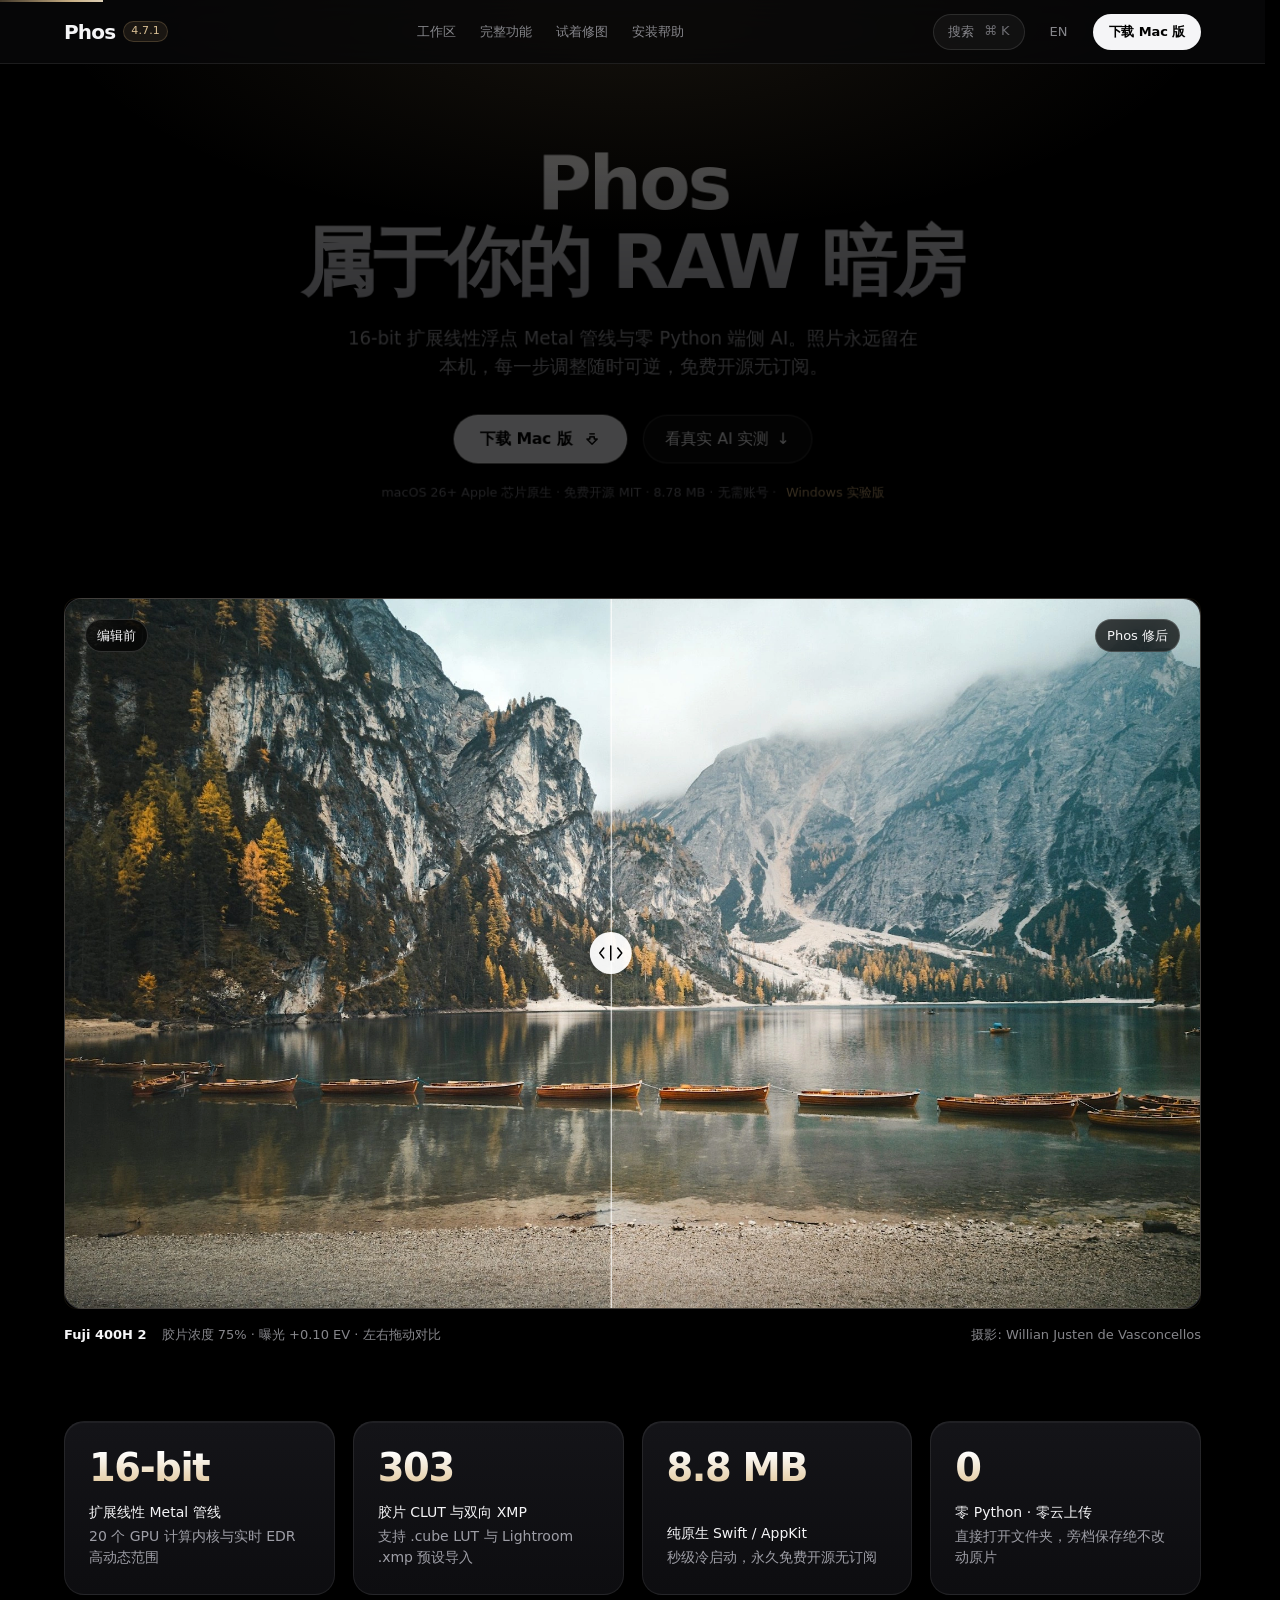
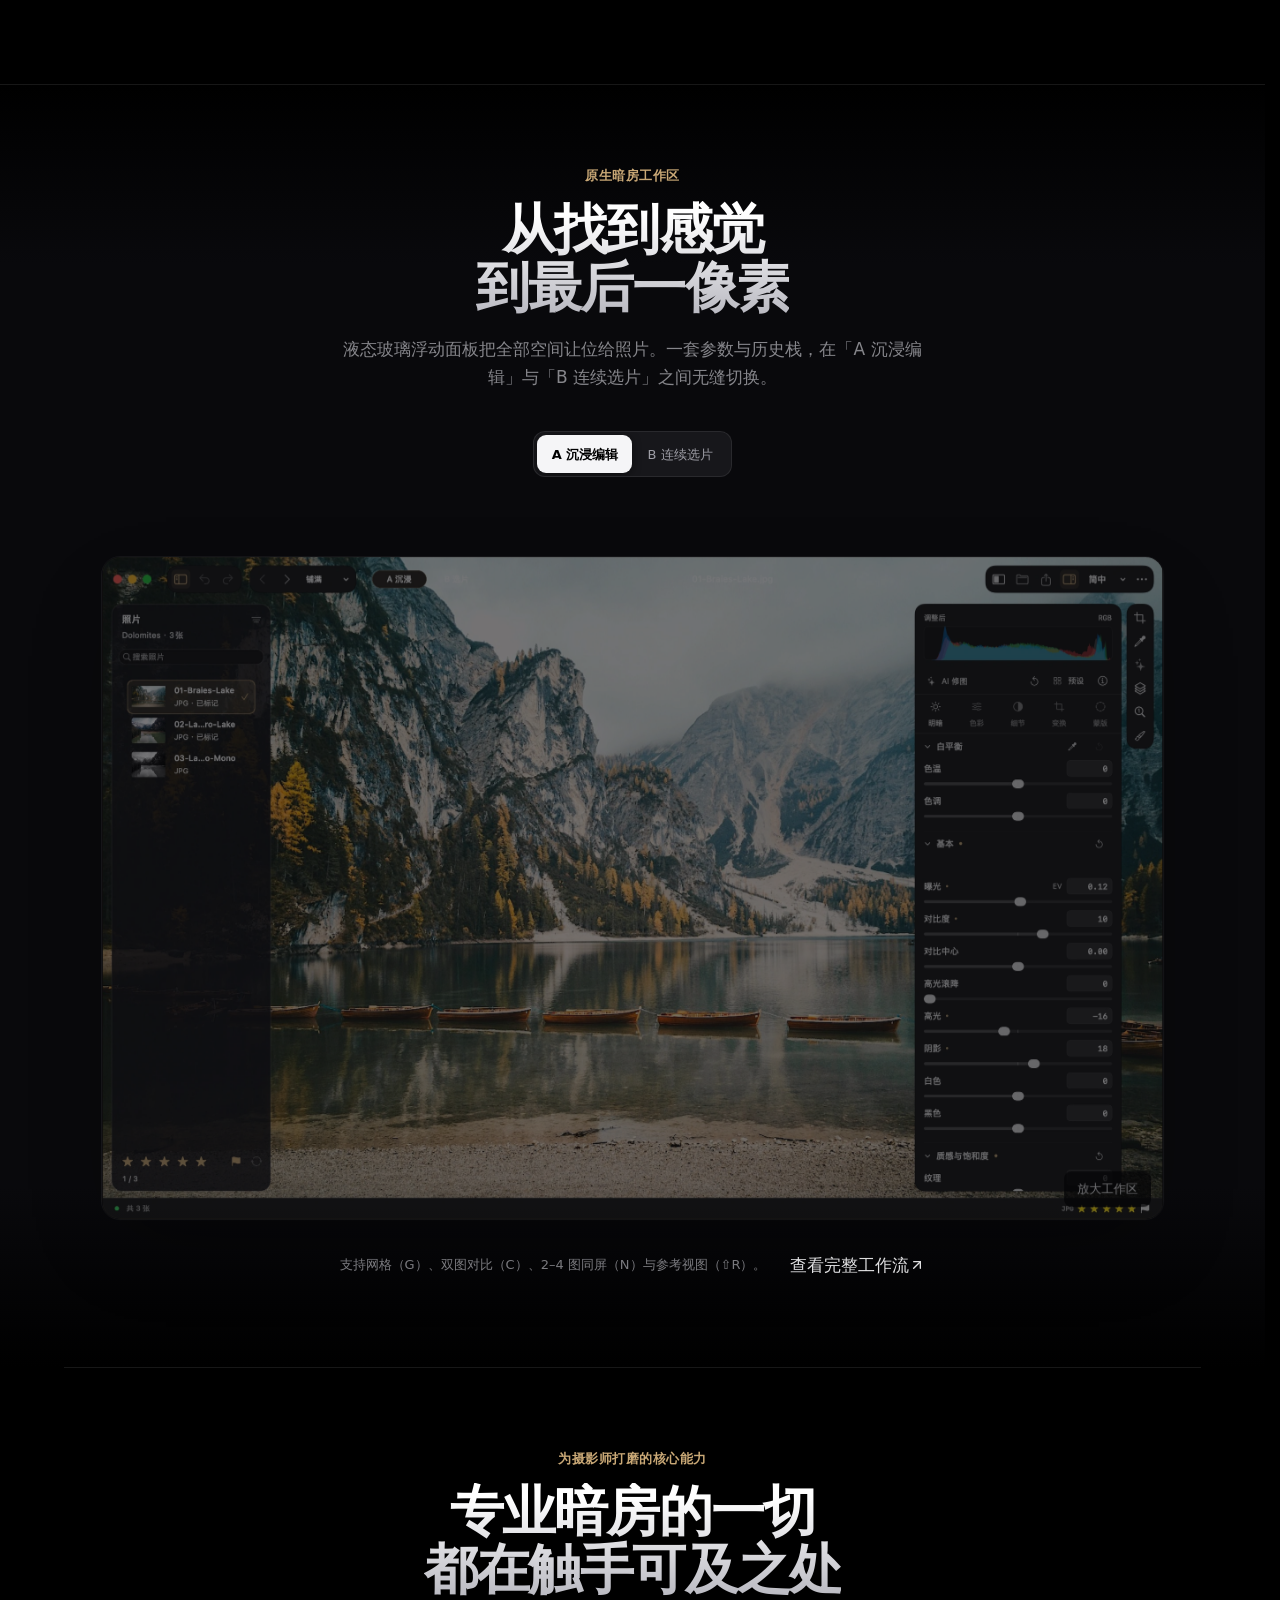
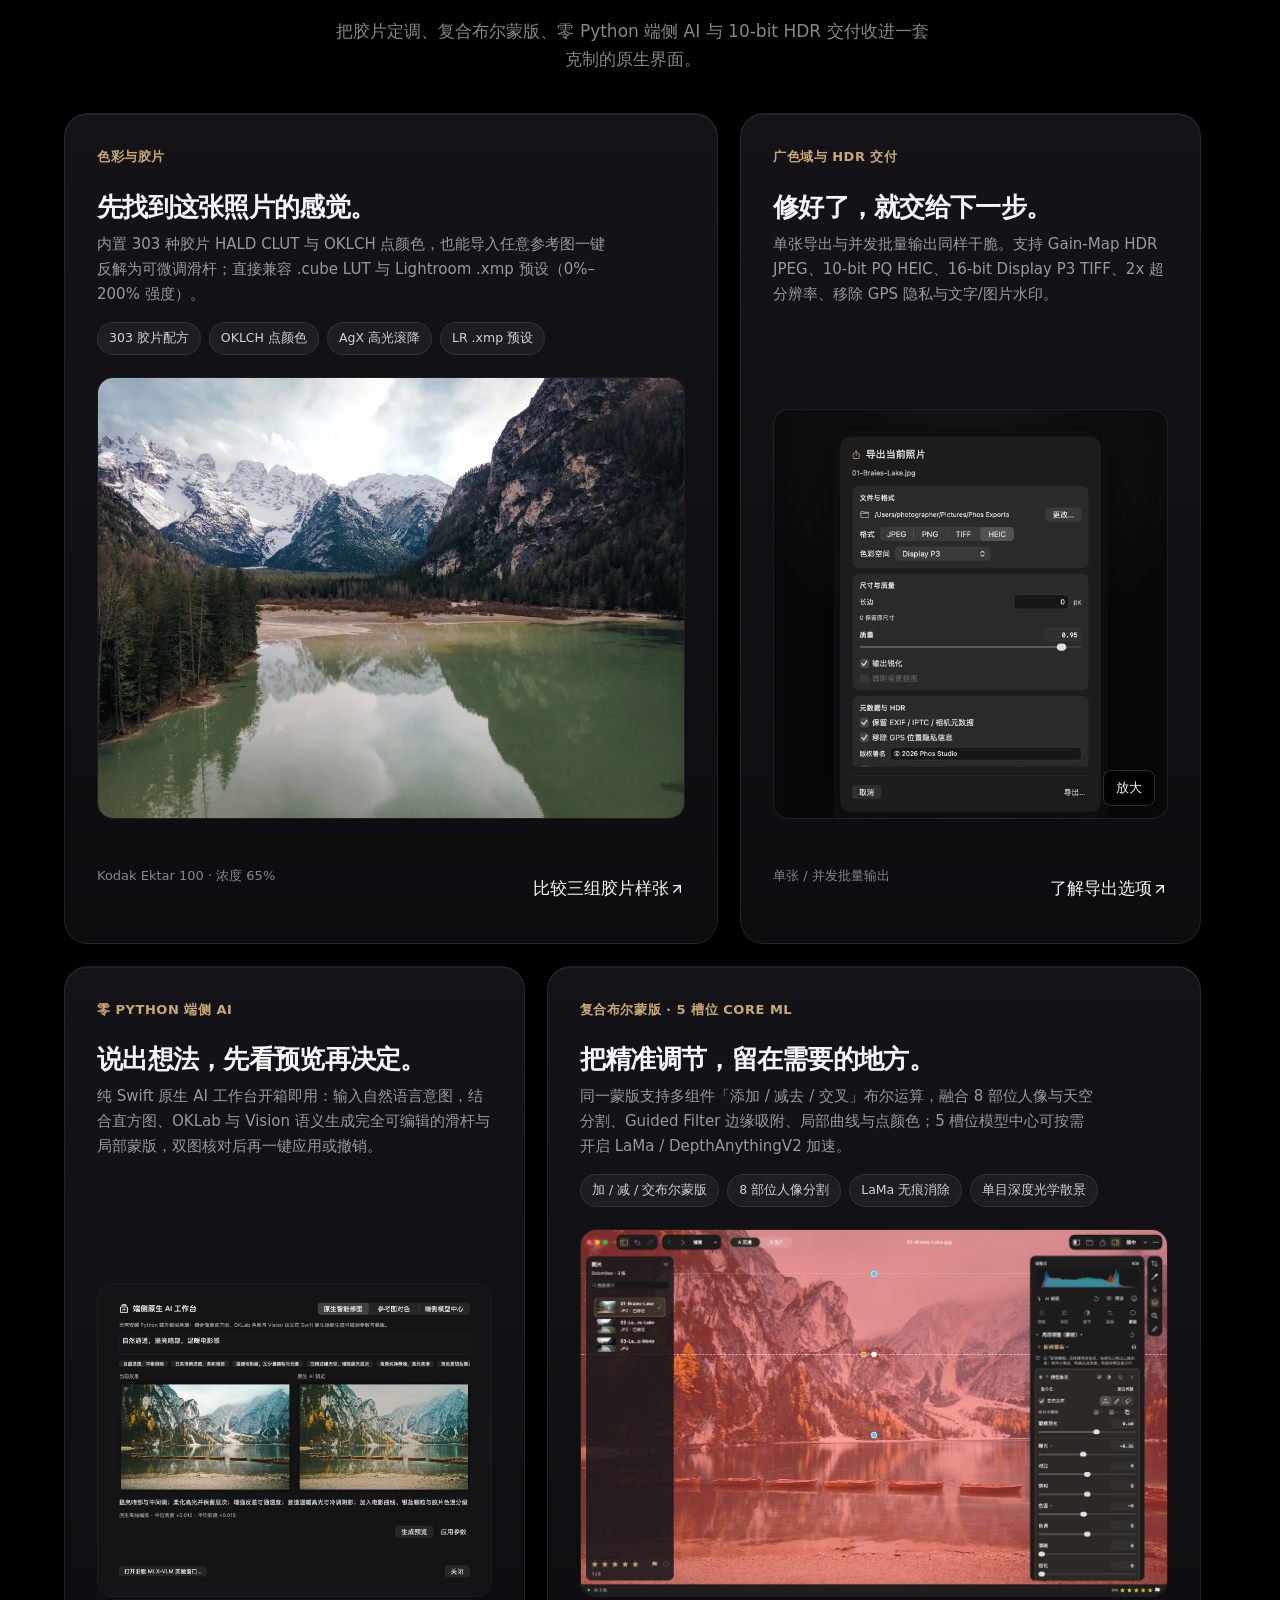
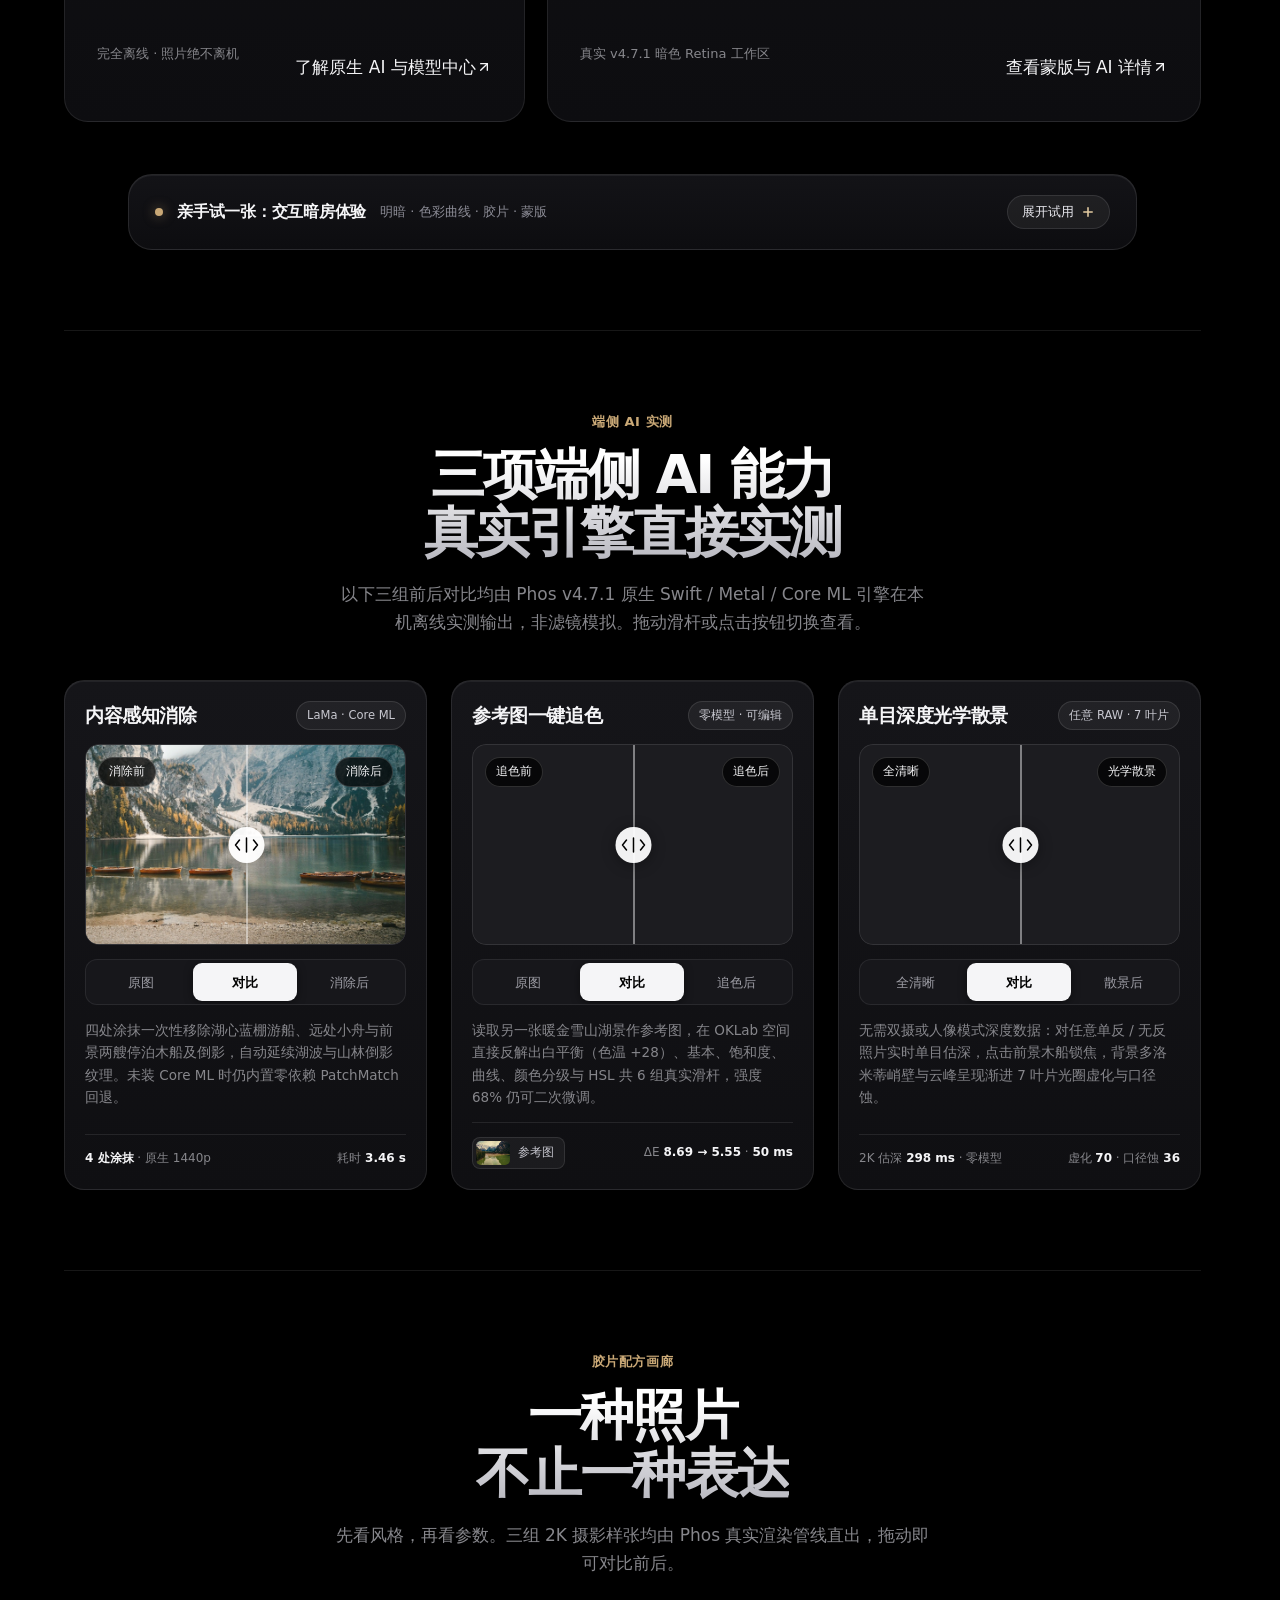
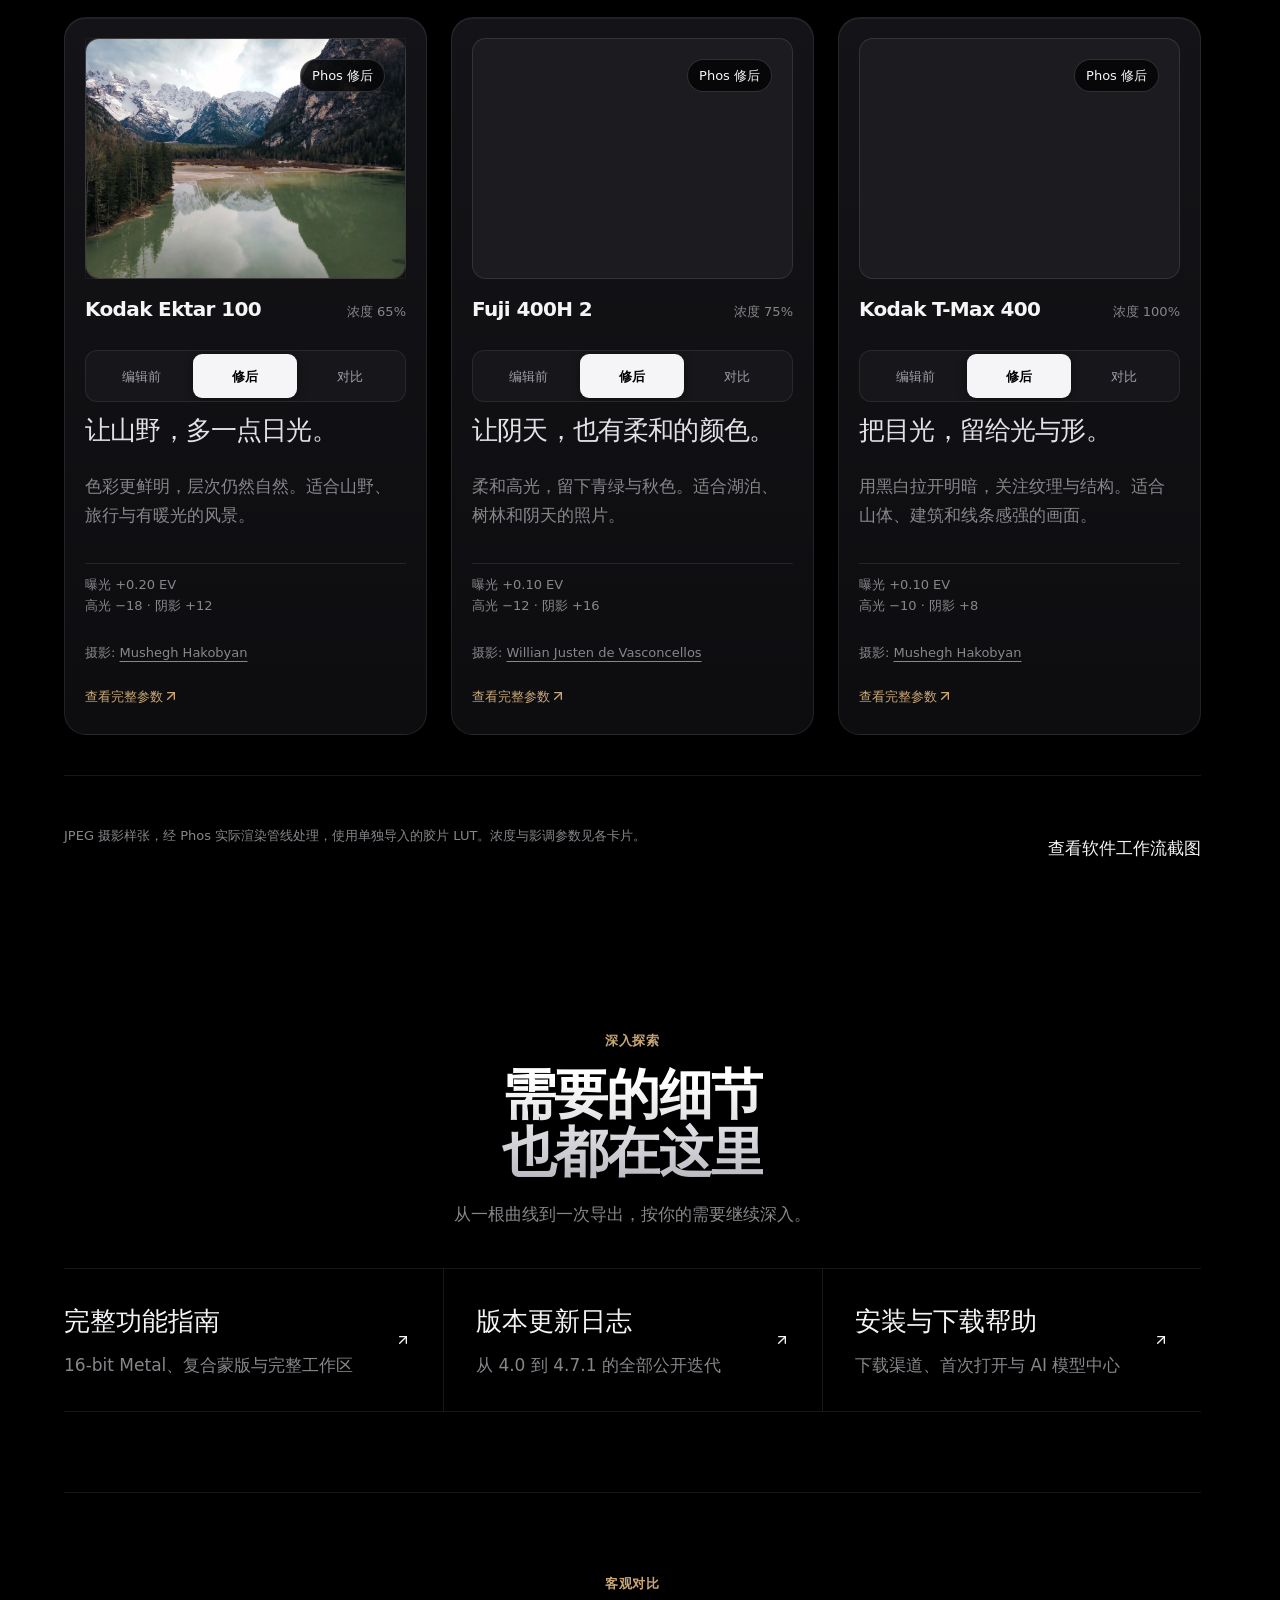
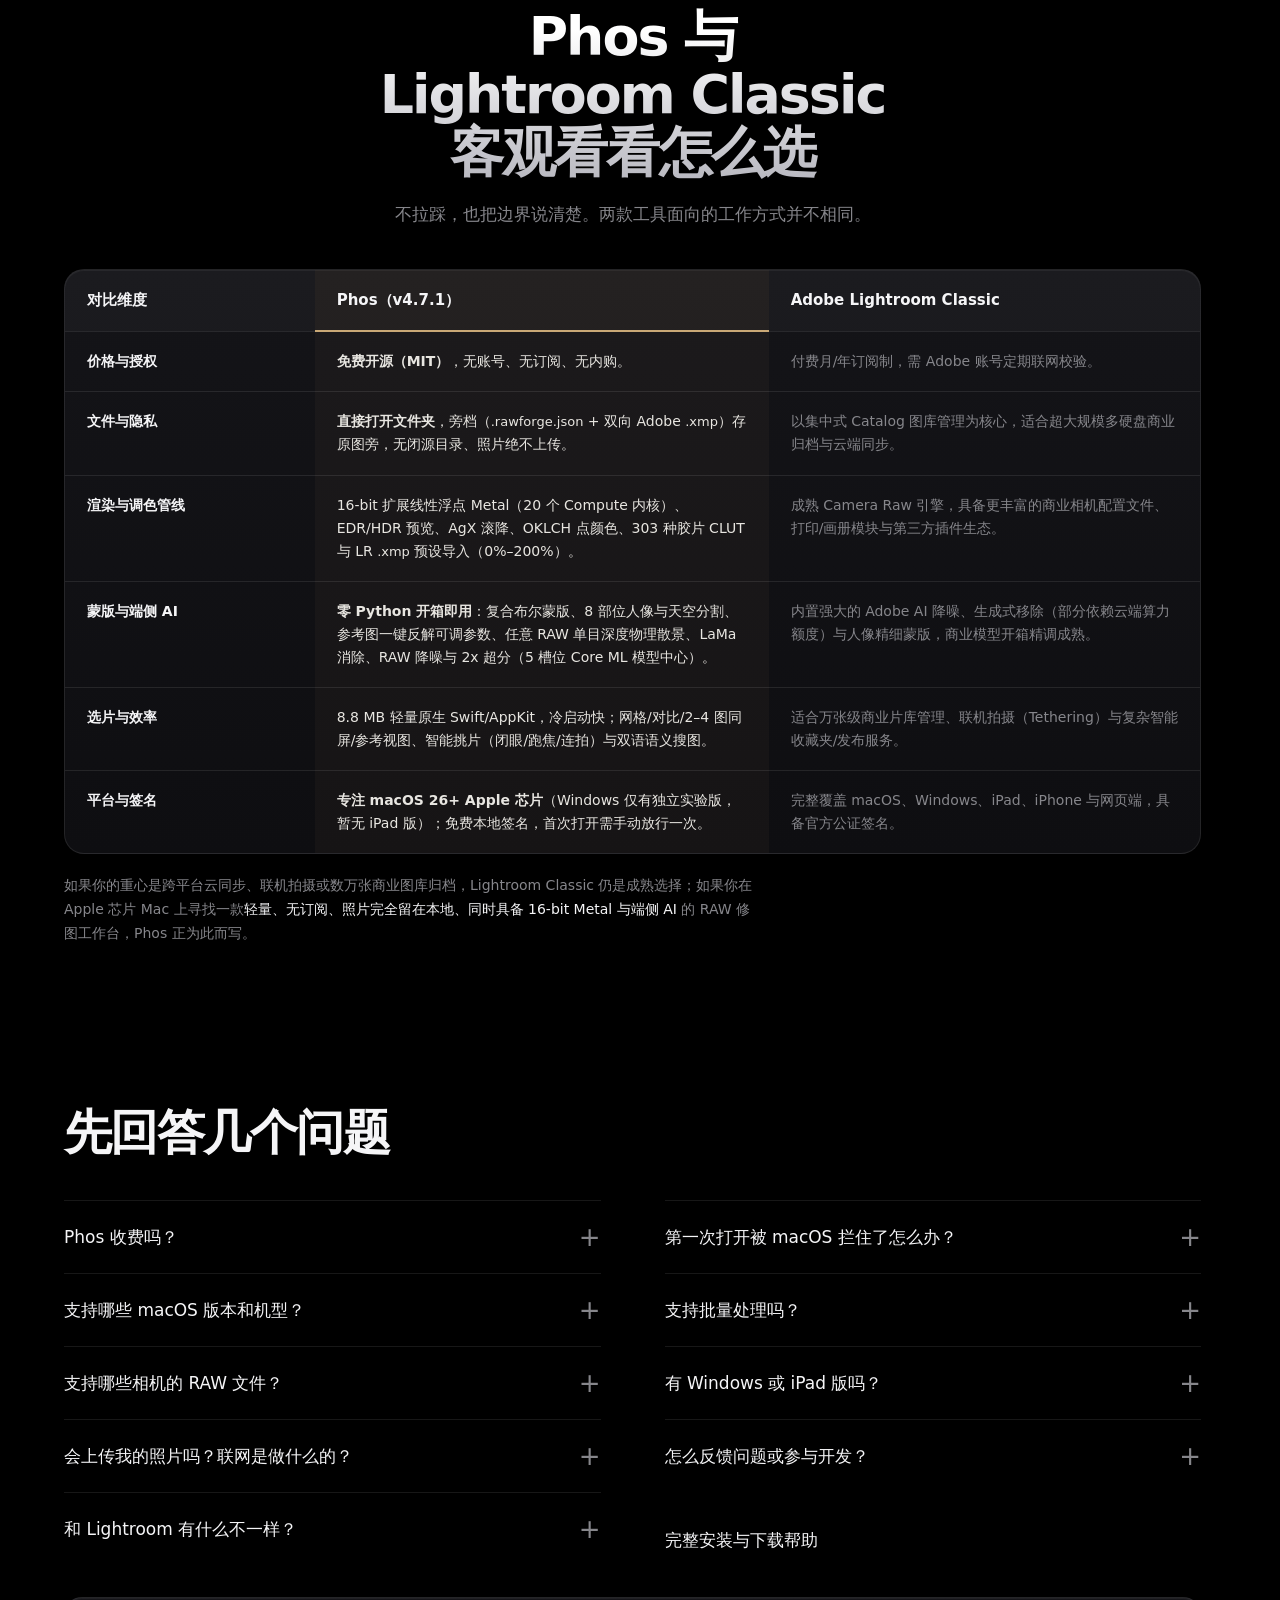
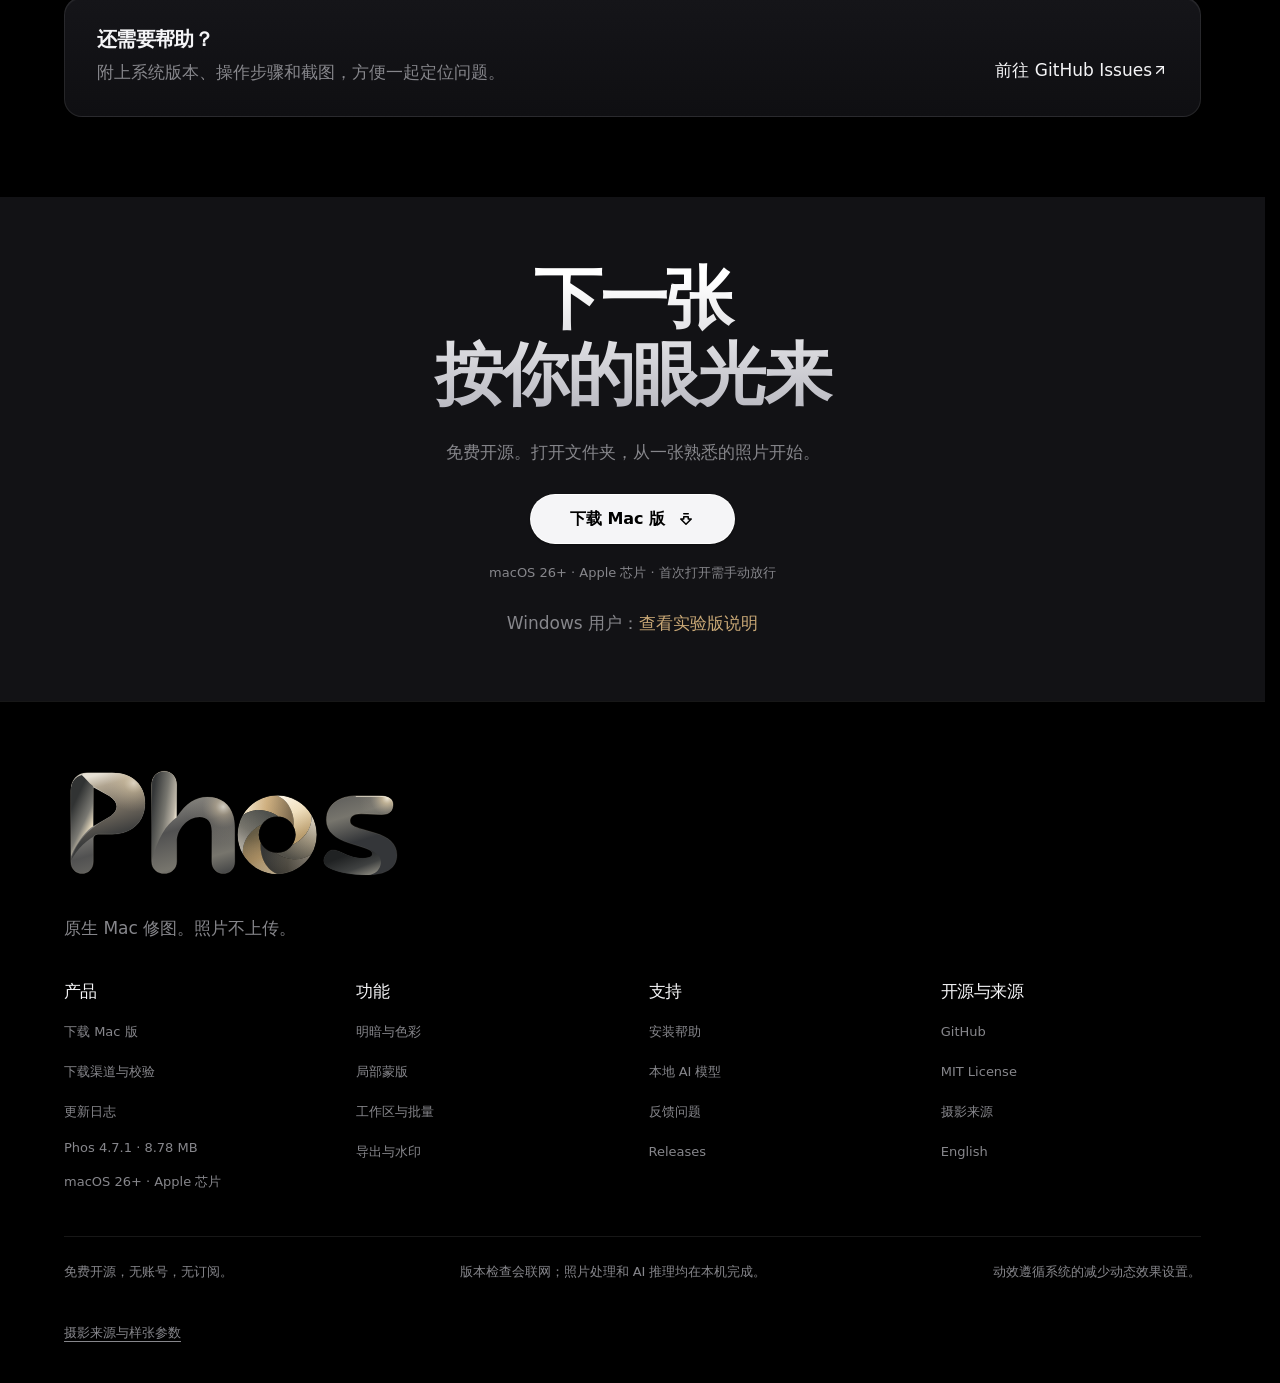
==== commit c5b7e6ef: "redesign(studio): rebuild interactive web darkroom to match Phos v4.7.1 Liquid Glass UI & live RGB h" ====
--- a/index.html
+++ b/index.html
@@ -172,13 +172,11 @@
 }
 </script>
 
-<link rel="stylesheet" href="assets/editor-demo.css?v=511typo">
-
-<link rel="stylesheet" href="assets/home-layout.css?v=511typo">
-
-<link rel="stylesheet" href="assets/system.css?v=511typo">
-
-<link rel="stylesheet" href="assets/motion.css?v=511typo"><link rel="stylesheet" href="assets/p0.css?v=511typo"><link rel="stylesheet" href="assets/seam-light.css?v=511typo"><link rel="stylesheet" href="assets/kinetic-light.css?v=511typo"></head>
+<link rel="stylesheet" href="assets/home-layout.css?v=520studio">
+
+<link rel="stylesheet" href="assets/system.css?v=520studio">
+
+<link rel="stylesheet" href="assets/motion.css?v=520studio"><link rel="stylesheet" href="assets/p0.css?v=520studio"><link rel="stylesheet" href="assets/editor-demo.css?v=520studio"><link rel="stylesheet" href="assets/seam-light.css?v=520studio"><link rel="stylesheet" href="assets/kinetic-light.css?v=520studio"></head>
 
 <body><a class="skip" href="#main">跳到正文</a>
 
@@ -213,8 +211,8 @@
 <figure class="hero-photo-story page-width">
 <div class="hero-stage-scrub">
 <div class="photo-comparison signature-product hero-compare" data-compare="hero" data-split="48" data-seam data-edge="all" data-tone="light" data-trigger="enter" data-strength="default">
-<div class="compare-viewport"><picture><source type="image/webp" srcset="images/photo-edits/braies-fuji-after-800.webp?v=511typo 1024w, images/photo-edits/braies-fuji-after-1600.webp?v=511typo 2048w" sizes="(max-width: 760px) 100vw, 1280px"><img class="compare-after" src="images/photo-edits/braies-fuji-after-1600.webp?v=511typo" srcset="images/photo-edits/braies-fuji-after-800.webp?v=511typo 1024w, images/photo-edits/braies-fuji-after-1600.webp?v=511typo 2048w" sizes="(max-width: 760px) 100vw, 1280px" width="2048" height="1280" alt="秋日山湖与木船，经 Phos 胶片和影调调整后的 2K 摄影作品" fetchpriority="high" decoding="async"></picture>
-<div class="compare-before"><picture><source type="image/webp" srcset="images/photo-edits/braies-fuji-before-800.webp?v=511typo 1024w, images/photo-edits/braies-fuji-before-1600.webp?v=511typo 2048w" sizes="(max-width: 760px) 100vw, 1280px"><img src="images/photo-edits/braies-fuji-before-1600.webp?v=511typo" srcset="images/photo-edits/braies-fuji-before-800.webp?v=511typo 1024w, images/photo-edits/braies-fuji-before-1600.webp?v=511typo 2048w" sizes="(max-width: 760px) 100vw, 1280px" width="2048" height="1280" alt="" decoding="async"></picture></div>
+<div class="compare-viewport"><picture><source type="image/webp" srcset="images/photo-edits/braies-fuji-after-800.webp?v=520studio 1024w, images/photo-edits/braies-fuji-after-1600.webp?v=520studio 2048w" sizes="(max-width: 760px) 100vw, 1280px"><img class="compare-after" src="images/photo-edits/braies-fuji-after-1600.webp?v=520studio" srcset="images/photo-edits/braies-fuji-after-800.webp?v=520studio 1024w, images/photo-edits/braies-fuji-after-1600.webp?v=520studio 2048w" sizes="(max-width: 760px) 100vw, 1280px" width="2048" height="1280" alt="秋日山湖与木船，经 Phos 胶片和影调调整后的 2K 摄影作品" fetchpriority="high" decoding="async"></picture>
+<div class="compare-before"><picture><source type="image/webp" srcset="images/photo-edits/braies-fuji-before-800.webp?v=520studio 1024w, images/photo-edits/braies-fuji-before-1600.webp?v=520studio 2048w" sizes="(max-width: 760px) 100vw, 1280px"><img src="images/photo-edits/braies-fuji-before-1600.webp?v=520studio" srcset="images/photo-edits/braies-fuji-before-800.webp?v=520studio 1024w, images/photo-edits/braies-fuji-before-1600.webp?v=520studio 2048w" sizes="(max-width: 760px) 100vw, 1280px" width="2048" height="1280" alt="" decoding="async"></picture></div>
 <div class="compare-labels" aria-hidden="true"><span>编辑前</span><span>Phos 修后</span></div>
 <span class="compare-divider" aria-hidden="true"><span><svg viewBox="0 0 32 24" width="32" height="24" fill="none" aria-hidden="true"><path d="m9 7-4 5 4 5M23 7l4 5-4 5M16 5v14" stroke="currentColor" stroke-width="1.5" stroke-linecap="round" stroke-linejoin="round"/></svg></span></span><input class="compare-range" type="range" min="0" max="100" value="48" step="1" aria-label="Fuji 400H 2 修图前后对比，编辑前画面占比"></div>
 </div>
@@ -247,7 +245,7 @@
 <div class="workspace-slot">
 <div class="mode-picker" role="group" aria-label="工作区布局"><button type="button" data-workspace="a" aria-pressed="true">A 沉浸编辑</button><button type="button" data-workspace="b" aria-pressed="false">B 连续选片</button></div>
 <figure class="workspace-figure" data-apple-stage>
-<div class="workspace-image" data-seam data-edge="all" data-tone="light" data-trigger="enter" data-strength="quiet"><picture><source type="image/webp" srcset="images/native-20261031/workspace-a.webp?v=511typo"><img src="images/native-20261031/workspace-a.webp?v=511typo" width="2400" height="1498" alt="Phos v4.7.1 A 沉浸暗色工作区" class="workspace-shot active" loading="lazy" decoding="async"></picture><picture><source type="image/webp" srcset="images/native-20261031/workspace-b.webp?v=511typo"><img src="images/native-20261031/workspace-b.webp?v=511typo" width="2400" height="1498" alt="Phos v4.7.1 B 连续选片暗色工作区" class="workspace-shot" aria-hidden="true" loading="lazy" decoding="async"></picture></div>
+<div class="workspace-image" data-seam data-edge="all" data-tone="light" data-trigger="enter" data-strength="quiet"><picture><source type="image/webp" srcset="images/native-20261031/workspace-a.webp?v=520studio"><img src="images/native-20261031/workspace-a.webp?v=520studio" width="2400" height="1498" alt="Phos v4.7.1 A 沉浸暗色工作区" class="workspace-shot active" loading="lazy" decoding="async"></picture><picture><source type="image/webp" srcset="images/native-20261031/workspace-b.webp?v=520studio"><img src="images/native-20261031/workspace-b.webp?v=520studio" width="2400" height="1498" alt="Phos v4.7.1 B 连续选片暗色工作区" class="workspace-shot" aria-hidden="true" loading="lazy" decoding="async"></picture></div>
 <button class="image-zoom" type="button" data-zoom="workspace-real">放大工作区</button>
 <figcaption id="workspaceCaption" aria-live="polite" data-a="A 沉浸布局 · 浮动液态玻璃面板之间，照片铺满整个暗房画布。" data-b="B 选片布局 · 完整安全画布与底部胶片带，配合网格/对比/多图快速挑片。">A 沉浸布局 · 浮动液态玻璃面板之间，照片铺满整个暗房画布。</figcaption>
 </figure>
@@ -276,7 +274,7 @@
 <ul class="bento-points"><li>303 胶片配方</li><li>OKLCH 点颜色</li><li>AgX 高光滚降</li><li>LR .xmp 预设</li></ul>
 </div>
 <div class="bento-media">
-<img src="images/photo-edits/landro-ektar-after-1600.webp?v=511typo" srcset="images/photo-edits/landro-ektar-after-800.webp?v=511typo 1024w, images/photo-edits/landro-ektar-after-1600.webp?v=511typo 2048w" sizes="(max-width: 1100px) 100vw, 720px" width="2048" height="1536" alt="Kodak Ektar 100 胶片配方呈现的多洛米蒂山湖层次" loading="lazy" decoding="async">
+<img src="images/photo-edits/landro-ektar-after-1600.webp?v=520studio" srcset="images/photo-edits/landro-ektar-after-800.webp?v=520studio 1024w, images/photo-edits/landro-ektar-after-1600.webp?v=520studio 2048w" sizes="(max-width: 1100px) 100vw, 720px" width="2048" height="1536" alt="Kodak Ektar 100 胶片配方呈现的多洛米蒂山湖层次" loading="lazy" decoding="async">
 </div>
 <div class="bento-foot"><span>Kodak Ektar 100 · 浓度 65%</span><a class="text-link" href="#gallery">比较三组胶片样张 ↗</a></div>
 </article>
@@ -288,7 +286,7 @@
 <p>单张导出与并发批量输出同样干脆。支持 Gain-Map HDR JPEG、10-bit PQ HEIC、16-bit Display P3 TIFF、2x 超分辨率、移除 GPS 隐私与文字/图片水印。</p>
 </div>
 <div class="bento-media is-tall">
-<img src="images/native-20261031/export.webp?v=511typo" width="928" height="1318" alt="Phos v4.7.1 原生暗色导出面板，展示 Display P3、HDR、元数据隐私与水印选项" loading="lazy" decoding="async">
+<img src="images/native-20261031/export.webp?v=520studio" width="928" height="1318" alt="Phos v4.7.1 原生暗色导出面板，展示 Display P3、HDR、元数据隐私与水印选项" loading="lazy" decoding="async">
 <button class="image-zoom" type="button" data-zoom="export-real">放大</button>
 </div>
 <div class="bento-foot"><span>单张 / 并发批量输出</span><a class="text-link" href="features.html#export">了解导出选项 ↗</a></div>
@@ -301,7 +299,7 @@
 <p>纯 Swift 原生 AI 工作台开箱即用：输入自然语言意图，结合直方图、OKLab 与 Vision 语义生成完全可编辑的滑杆与局部蒙版，双图核对后再一键应用或撤销。</p>
 </div>
 <div class="bento-media">
-<img src="images/ai-preview.webp?v=511typo" width="1560" height="1240" alt="Phos v4.7.1 端侧原生 AI 工作台实时双图预览与参数建议" loading="lazy" decoding="async">
+<img src="images/ai-preview.webp?v=520studio" width="1560" height="1240" alt="Phos v4.7.1 端侧原生 AI 工作台实时双图预览与参数建议" loading="lazy" decoding="async">
 </div>
 <div class="bento-foot"><span>完全离线 · 照片绝不离机</span><a class="text-link" href="help.html#ai-model">了解原生 AI 与模型中心 ↗</a></div>
 </article>
@@ -314,7 +312,7 @@
 <ul class="bento-points"><li>加 / 减 / 交布尔蒙版</li><li>8 部位人像分割</li><li>LaMa 无痕消除</li><li>单目深度光学散景</li></ul>
 </div>
 <div class="bento-media">
-<img src="images/06-linear-gradient-mask.webp?v=511typo" width="2400" height="1498" alt="Phos v4.7.1 线性渐变蒙版控制点与复合布尔子蒙版面板" loading="lazy" decoding="async">
+<img src="images/06-linear-gradient-mask.webp?v=520studio" width="2400" height="1498" alt="Phos v4.7.1 线性渐变蒙版控制点与复合布尔子蒙版面板" loading="lazy" decoding="async">
 </div>
 <div class="bento-foot"><span>真实 v4.7.1 暗色 Retina 工作区</span><a class="text-link" href="features.html#masks">查看蒙版与 AI 详情 ↗</a></div>
 </article>
@@ -322,357 +320,257 @@
 </div>
 
 <details class="try-editor page-width">
-
-<summary>亲手试一张：影调、曲线、胶片与蒙版<span aria-hidden="true">+</span></summary>
+<summary class="studio-disclosure-bar">
+<span class="studio-disclosure-lead"><span class="studio-live-dot" aria-hidden="true"></span><span class="studio-disclosure-title">亲手试一张：交互暗房体验</span><span class="studio-disclosure-sub">明暗 · 色彩曲线 · 胶片 · 蒙版</span></span>
+<span class="studio-disclosure-toggle" aria-hidden="true"><span class="studio-toggle-open">展开试用</span><span class="studio-toggle-close">收起</span><svg viewBox="0 0 16 16" fill="none" stroke="currentColor" stroke-width="1.8" stroke-linecap="round"><path d="M8 3.2v9.6M3.2 8h9.6"/></svg></span>
+</summary>
 
 <div class="editor-slot">
-
-<section id="studio" class="studio-section section-pad">
-
-<div class="section-heading">
-
-<h2>先修一张试试</h2>
-
-<p>拖动滑杆，试着改变光线与色彩。也可以切换曲线、胶片和渐变蒙版，找到你喜欢的感觉。</p></div>
-
-<noscript>
-
-<p>开启 JavaScript 可操作演示；下方仍可查看真实软件截图与功能介绍。</p></noscript>
-
-<div class="demo" data-ui="">
-
-        <!-- 画布 -->
-        
-
-<div class="stage" id="stage">
-          <svg class="scene" viewBox="0 0 1200 760" preserveAspectRatio="xMidYMid slice" aria-label="演示用照片及可用键盘调整的蒙版控制点" role="group">
+<section id="studio" class="studio-section">
+<noscript><p class="studio-noscript">开启 JavaScript 可操作演示；下方仍可查看真实软件截图与功能介绍。</p></noscript>
+
+<div class="demo phos-studio" data-ui="">
+  <!-- macOS 暗房顶栏 -->
+  <div class="studio-bar">
+    <div class="studio-bar-left">
+      <span class="studio-dots" aria-hidden="true"><i></i><i></i><i></i></span>
+      <span class="studio-doc-name" translate="no">Lago_di_Braies.RAF</span>
+      <span class="studio-doc-tag">网页交互</span>
+    </div>
+    <div class="studio-bar-center">
+      <div class="cmp" role="group" aria-label="前后对比">
+        <button type="button" id="btnAfter" aria-pressed="true">修后</button>
+        <button type="button" id="btnBefore" aria-pressed="false">原图</button>
+      </div>
+    </div>
+    <div class="studio-bar-right">
+      <span class="studio-kbd-hint"><kbd>Space</kbd> 对比原图</span>
+      <button class="studio-reset-btn" type="button" id="resetDemo" title="恢复初始效果">
+        <svg viewBox="0 0 16 16" fill="none" stroke="currentColor" stroke-width="1.6" stroke-linecap="round" stroke-linejoin="round" aria-hidden="true"><path d="M3.2 6.4A5.2 5.2 0 1 1 4.4 11.4"/><path d="M3 3.2v3.3h3.3"/></svg>
+        <span>复位</span>
+      </button>
+    </div>
+  </div>
+
+  <!-- 主工作区：左画布 + 右液态玻璃检查器 -->
+  <div class="studio-workspace">
+    <div class="stage" id="stage">
+      <svg class="scene" viewBox="0 0 1200 760" preserveAspectRatio="xMidYMid slice" aria-label="演示用照片及可用键盘调整的蒙版控制点" role="group">
+        <defs>
+          <linearGradient id="maskGrad" gradientUnits="userSpaceOnUse" x1="240" y1="560" x2="900" y2="220">
+            <stop offset="0" stop-color="#ffd9a0" stop-opacity="0"></stop>
+            <stop offset="0.5" stop-color="#ffd9a0" stop-opacity="0.26"></stop>
+            <stop offset="1" stop-color="#ffd9a0" stop-opacity="0.52"></stop>
+          </linearGradient>
+          <radialGradient id="maskRadialGrad" gradientUnits="userSpaceOnUse" cx="552" cy="350" r="300">
+            <stop offset="0" stop-color="#ffd9a0" stop-opacity="0.5"></stop>
+            <stop offset="0.62" stop-color="#ffd9a0" stop-opacity="0.3"></stop>
+            <stop offset="1" stop-color="#ffd9a0" stop-opacity="0"></stop>
+          </radialGradient>
+          <clipPath id="frameClip"><rect x="0" y="0" width="1200" height="760"></rect></clipPath>
+          <filter id="toneFx" color-interpolation-filters="sRGB" x="-2%" y="-2%" width="104%" height="104%">
+            <feComponentTransfer>
+              <feFuncR type="linear" id="tfRS" slope="1" intercept="0"></feFuncR>
+              <feFuncG type="linear" id="tfGS" slope="1" intercept="0"></feFuncG>
+              <feFuncB type="linear" id="tfBS" slope="1" intercept="0"></feFuncB>
+            </feComponentTransfer>
+            <feColorMatrix type="saturate" id="tfSat" values="1"></feColorMatrix>
+            <feColorMatrix type="matrix" id="tfSep" values="1 0 0 0 0  0 1 0 0 0  0 0 1 0 0  0 0 0 1 0"></feColorMatrix>
+            <feColorMatrix type="hueRotate" id="tfHue" values="0"></feColorMatrix>
+            <feComponentTransfer>
+              <feFuncR type="table" id="tfCR" tableValues="0 1"></feFuncR>
+              <feFuncG type="table" id="tfCG" tableValues="0 1"></feFuncG>
+              <feFuncB type="table" id="tfCB" tableValues="0 1"></feFuncB>
+            </feComponentTransfer>
+          </filter>
+          <filter id="grainFx" x="0" y="0" width="100%" height="100%" color-interpolation-filters="sRGB">
+            <feTurbulence type="fractalNoise" baseFrequency="0.85" numOctaves="2" seed="7"></feTurbulence>
+            <feColorMatrix type="saturate" values="0"></feColorMatrix>
+          </filter>
+          <radialGradient id="vignetteGrad" cx="0.5" cy="0.48" r="0.72">
+            <stop offset="0.45" stop-color="#000000" stop-opacity="0"></stop>
+            <stop offset="1" stop-color="#000000" stop-opacity="0.85"></stop>
+          </radialGradient>
+        </defs>
+
+        <g clip-path="url(#frameClip)">
+          <g filter="url(#toneFx)">
+            <g id="sceneGroup">
+              <image href="images/photo-edits/braies-fuji-before-1600.webp?v=520studio" x="0" y="0" width="1200" height="760" preserveAspectRatio="xMidYMid slice"></image>
+              <rect id="maskLayer" x="0" y="0" width="1200" height="760" fill="url(#maskGrad)" opacity="0" style="mix-blend-mode:screen;transition:opacity .3s ease"></rect>
+            </g>
+          </g>
+          <rect id="grainLayer" x="0" y="0" width="1200" height="760" filter="url(#grainFx)" opacity="0" style="mix-blend-mode:overlay;pointer-events:none;transition:opacity .25s ease"></rect>
+          <rect id="vignetteLayer" x="0" y="0" width="1200" height="760" fill="url(#vignetteGrad)" opacity="0" style="pointer-events:none;transition:opacity .25s ease"></rect>
+          <g id="localEffects">
             <defs>
-              <!-- 蒙版：从暖到透明，用来做局部曝光 -->
-              <linearGradient id="maskGrad" gradientUnits="userSpaceOnUse" x1="240" y1="560" x2="900" y2="220">
-                <stop offset="0" stop-color="#ffd9a0" stop-opacity="0"></stop>
-                <stop offset="0.5" stop-color="#ffd9a0" stop-opacity="0.26"></stop>
-                <stop offset="1" stop-color="#ffd9a0" stop-opacity="0.52"></stop>
-              </linearGradient>
-              <!-- 径向蒙版：中心亮、向外衰减 -->
-              <radialGradient id="maskRadialGrad" gradientUnits="userSpaceOnUse" cx="552" cy="350" r="300">
-                <stop offset="0" stop-color="#ffd9a0" stop-opacity="0.5"></stop>
-                <stop offset="0.62" stop-color="#ffd9a0" stop-opacity="0.3"></stop>
-                <stop offset="1" stop-color="#ffd9a0" stop-opacity="0"></stop>
-              </radialGradient>
-              <clipPath id="frameClip"><rect x="0" y="0" width="1200" height="760"></rect></clipPath>
-              <!-- 色调曲线：查找表由 JS 的 drawCurve() 实时写入 tableValues -->
-              <!-- 影调滤镜：所有调整合并在这一个 SVG 滤镜里。
-                   不要拆成「外层 SVG 滤镜 + 内层 CSS filter」——外层滤镜会缓存输入，
-                   后代元素的 CSS filter 变化不会让它重算，症状就是
-                   「只有曲线能动、其他滑杆没反应」。
-                   顺序与 CSS filter 链一致：亮度/对比 -> 饱和 -> 棕调 -> 色相 -> 曲线 -->
-              <filter id="toneFx" color-interpolation-filters="sRGB" x="-2%" y="-2%" width="104%" height="104%">
-                <feComponentTransfer>
-                  <feFuncR type="linear" id="tfRS" slope="1" intercept="0"></feFuncR>
-                  <feFuncG type="linear" id="tfGS" slope="1" intercept="0"></feFuncG>
-                  <feFuncB type="linear" id="tfBS" slope="1" intercept="0"></feFuncB>
-                </feComponentTransfer>
-                <feColorMatrix type="saturate" id="tfSat" values="1"></feColorMatrix>
-                <feColorMatrix type="matrix" id="tfSep" values="1 0 0 0 0  0 1 0 0 0  0 0 1 0 0  0 0 0 1 0"></feColorMatrix>
-                <feColorMatrix type="hueRotate" id="tfHue" values="0"></feColorMatrix>
-                <feComponentTransfer>
-                  <feFuncR type="table" id="tfCR" tableValues="0 1"></feFuncR>
-                  <feFuncG type="table" id="tfCG" tableValues="0 1"></feFuncG>
-                  <feFuncB type="table" id="tfCB" tableValues="0 1"></feFuncB>
-                </feComponentTransfer>
-              </filter>
-              <!-- 颗粒：feTurbulence 生成噪点 -->
-              <filter id="grainFx" x="0" y="0" width="100%" height="100%" color-interpolation-filters="sRGB">
-                <feTurbulence type="fractalNoise" baseFrequency="0.85" numOctaves="2" seed="7"></feTurbulence>
-                <feColorMatrix type="saturate" values="0"></feColorMatrix>
-              </filter>
-              <!-- 暗角：中心透明、四角压暗 -->
-              <radialGradient id="vignetteGrad" cx="0.5" cy="0.48" r="0.72">
-                <stop offset="0.45" stop-color="#000000" stop-opacity="0"></stop>
-                <stop offset="1" stop-color="#000000" stop-opacity="0.85"></stop>
-              </radialGradient>
+              <mask id="paintedRegion"><path id="paintRegionPath" stroke="#fff" fill="none" stroke-width="70" stroke-linecap="round" stroke-linejoin="round"></path></mask>
+              <filter id="depthBlur"><feGaussianBlur stdDeviation="10"></feGaussianBlur></filter>
             </defs>
-
-            <g clip-path="url(#frameClip)">
-              <!-- 全部影调/色彩/胶片调整都在这一个滤镜里完成，sceneGroup 上不再挂 CSS filter -->
-              <g filter="url(#toneFx)">
-              <g id="sceneGroup">
-                <!-- 演示用照片：AI 生成，无水印 -->
-                <image href="images/photo-edits/braies-fuji-before-1600.webp?v=511typo" x="0" y="0" width="1200" height="760" preserveAspectRatio="xMidYMid slice"></image>
-                <!-- 蒙版着色层（局部曝光） -->
-                <rect id="maskLayer" x="0" y="0" width="1200" height="760" fill="url(#maskGrad)" opacity="0" style="mix-blend-mode:screen;transition:opacity .3s ease"></rect>
+            <path id="brushEffect" fill="none" stroke="#fff" stroke-width="70" stroke-linecap="round" stroke-linejoin="round" opacity="0.35"></path>
+            <image id="rangeEffect" x="0" y="0" width="1200" height="760" opacity="0"></image>
+            <image id="depthEffect" x="0" y="0" width="1200" height="760" href="images/photo-edits/braies-fuji-before-1600.webp?v=520studio" preserveAspectRatio="xMidYMid slice" mask="url(#paintedRegion)" filter="url(#depthBlur)" opacity="0"></image>
+          </g>
+          <g id="guides" opacity="0" style="transition:opacity .28s ease">
+            <g id="linearGuides" stroke="#fff" stroke-opacity="0.78" stroke-width="1.4" stroke-dasharray="7 6" fill="none">
+              <line id="gA" x1="0" y1="0" x2="0" y2="0"></line>
+              <line id="gB" x1="0" y1="0" x2="0" y2="0"></line>
+              <line id="gC" x1="0" y1="0" x2="0" y2="0"></line>
+            </g>
+            <g id="radialGuides" style="display:none">
+              <ellipse id="rOuter" cx="0" cy="0" rx="1" ry="1" fill="none" stroke="#d8bc8e" stroke-opacity="0.92" stroke-width="1.8"></ellipse>
+              <ellipse id="rInner" cx="0" cy="0" rx="1" ry="1" fill="none" stroke="#d8bc8e" stroke-opacity="0.42" stroke-width="1.2" stroke-dasharray="5 5"></ellipse>
+            </g>
+            <g id="handles">
+              <circle id="hStart" r="10.5" fill="#3ad0e0" stroke="#fff" stroke-width="2.2" style="cursor:grab"></circle>
+              <circle id="hEnd" r="10.5" fill="#3ad0e0" stroke="#fff" stroke-width="2.2" style="cursor:grab"></circle>
+              <circle id="hMid" r="8.5" fill="#ffffff" stroke="#0c0c10" stroke-width="1.8" style="cursor:grab"></circle>
+              <circle id="hRot" r="8" fill="#d8bc8e" stroke="#fff" stroke-width="2" style="cursor:grab"></circle>
+            </g>
+          </g>
+        </g>
+      </svg>
+
+      <div class="badge" id="stageBadge" data-state="after"><span class="badge-dot" aria-hidden="true"></span><span id="badgeText">Kodak 2383 · 85%</span></div>
+    </div>
+
+    <!-- 右侧检查器 -->
+    <div class="panel">
+      <!-- 顶部实时 RGB 直方图（与原生 Phos WorkspaceInspector 同构） -->
+      <div class="inspector-hist">
+        <div class="hist-head">
+          <span id="histModeLabel">直方图 · 调整后</span>
+          <span class="hist-channels" aria-hidden="true"><i>R</i><i>G</i><i>B</i></span>
+        </div>
+        <div id="hist" class="real-hist" role="img" aria-label="实时 RGB 直方图"><canvas id="histCanvas"></canvas></div>
+        <span id="histStatus" class="sr-only" aria-live="polite">正在计算 RGB 直方图…</span>
+      </div>
+
+      <!-- 等宽四栏导航 -->
+      <div class="tabs" role="tablist" aria-label="调整分区">
+        <button type="button" role="tab" aria-selected="true" data-pane="p-light" id="tab-p-light" aria-controls="p-light" tabindex="0">
+          <svg viewBox="0 0 16 16" aria-hidden="true"><circle cx="8" cy="8" r="3"></circle><path d="M8 1.4v1.5M8 13.1v1.5M1.4 8h1.5M13.1 8h1.5M3.3 3.3l1.1 1.1M11.6 11.6l1.1 1.1M12.7 3.3l-1.1 1.1M4.4 11.6l-1.1 1.1"></path></svg>
+          <span>明暗</span>
+        </button>
+        <button type="button" role="tab" aria-selected="false" data-pane="p-color" id="tab-p-color" aria-controls="p-color" tabindex="-1">
+          <svg viewBox="0 0 16 16" aria-hidden="true"><path d="M1.8 4.4h12.4M1.8 8h12.4M1.8 11.6h12.4"></path><circle cx="5.4" cy="4.4" r="1.6" fill="#121216"></circle><circle cx="10.6" cy="8" r="1.6" fill="#121216"></circle><circle cx="6.6" cy="11.6" r="1.6" fill="#121216"></circle></svg>
+          <span>色彩</span>
+        </button>
+        <button type="button" role="tab" aria-selected="false" data-pane="p-film" id="tab-p-film" aria-controls="p-film" tabindex="-1">
+          <svg viewBox="0 0 16 16" aria-hidden="true"><rect x="1.8" y="2.8" width="12.4" height="10.4" rx="1.6"></rect><path d="M1.8 6.2h12.4M1.8 9.8h12.4M5.2 2.8v10.4M10.8 2.8v10.4"></path></svg>
+          <span>胶片</span>
+        </button>
+        <button type="button" role="tab" aria-selected="false" data-pane="p-mask" id="tab-p-mask" aria-controls="p-mask" tabindex="-1">
+          <svg viewBox="0 0 16 16" aria-hidden="true"><circle cx="8" cy="8" r="5.4" stroke-dasharray="2.3 2.1"></circle><circle cx="8" cy="8" r="2"></circle></svg>
+          <span>蒙版</span>
+        </button>
+      </div>
+
+      <div class="body">
+        <!-- 明暗 -->
+        <div class="pane on" id="p-light" role="tabpanel" aria-labelledby="tab-p-light">
+          <div class="pane-head"><h3 class="control-heading">影调与明暗</h3><span class="pane-tip">双击归零</span></div>
+          <div class="ctrl" data-bipolar="true"><label for="rExp">曝光</label><output id="oExp">+0.14</output><input type="range" id="rExp" min="-100" max="100" value="14"></div>
+          <div class="ctrl" data-bipolar="true"><label for="rCon">对比</label><output id="oCon">+18</output><input type="range" id="rCon" min="-100" max="100" value="18"></div>
+          <div class="ctrl" data-bipolar="true"><label for="rHi">高光</label><output id="oHi">−22</output><input type="range" id="rHi" min="-100" max="100" value="-22"></div>
+          <div class="ctrl" data-bipolar="true"><label for="rSh">阴影</label><output id="oSh">+26</output><input type="range" id="rSh" min="-100" max="100" value="26"></div>
+          <div class="sep"></div>
+          <div class="pane-head"><h3 class="control-heading">快速风格预设</h3><span class="pane-tip">一键切换</span></div>
+          <div class="quick-looks" role="group" aria-label="快速风格预设">
+            <button type="button" class="quick-look-btn" data-preset="cinema" aria-pressed="true"><span class="quick-look-swatch" aria-hidden="true"></span><span>电影暖调</span></button>
+            <button type="button" class="quick-look-btn" data-preset="nordic" aria-pressed="false"><span class="quick-look-swatch" aria-hidden="true"></span><span>冷峻青绿</span></button>
+            <button type="button" class="quick-look-btn" data-preset="golden" aria-pressed="false"><span class="quick-look-swatch" aria-hidden="true"></span><span>日落暖金</span></button>
+            <button type="button" class="quick-look-btn" data-preset="mono" aria-pressed="false"><span class="quick-look-swatch" aria-hidden="true"></span><span>高反差黑白</span></button>
+          </div>
+        </div>
+
+        <!-- 色彩与曲线 -->
+        <div class="pane" id="p-color" role="tabpanel" aria-labelledby="tab-p-color">
+          <div class="pane-head"><h3 class="control-heading">色彩平衡</h3><span class="pane-tip">双击归零</span></div>
+          <div class="ctrl" data-bipolar="true"><label for="rSat">饱和</label><output id="oSat">+8</output><input type="range" id="rSat" min="-100" max="100" value="8"></div>
+          <div class="ctrl" data-bipolar="true"><label for="rTem">色温</label><output id="oTem">+6</output><input type="range" id="rTem" min="-100" max="100" value="6"></div>
+          <div class="ctrl" data-bipolar="true"><label for="rVib">鲜艳度</label><output id="oVib">+16</output><input type="range" id="rVib" min="-100" max="100" value="16"></div>
+          <div class="sep"></div>
+          <div class="pane-head"><h3 class="control-heading">色调曲线</h3><button id="resetCurve" type="button" class="pane-mini-btn">复位曲线</button></div>
+          <div class="curve-box">
+            <svg id="curveSvg" viewBox="0 0 260 140" preserveAspectRatio="none" aria-label="色调曲线，可拖动圆点调整" role="img">
+              <defs>
+                <linearGradient id="curveAreaGrad" x1="0" y1="0" x2="0" y2="1">
+                  <stop offset="0%" stop-color="#c9a876" stop-opacity="0.24"></stop>
+                  <stop offset="100%" stop-color="#c9a876" stop-opacity="0.0"></stop>
+                </linearGradient>
+              </defs>
+              <g stroke="rgba(255,255,255,.09)" stroke-width="1">
+                <line x1="0" y1="35" x2="260" y2="35"></line>
+                <line x1="0" y1="70" x2="260" y2="70"></line>
+                <line x1="0" y1="105" x2="260" y2="105"></line>
+                <line x1="65" y1="0" x2="65" y2="140"></line>
+                <line x1="130" y1="0" x2="130" y2="140"></line>
+                <line x1="195" y1="0" x2="195" y2="140"></line>
               </g>
-              </g>
-
-              <!-- 颗粒与暗角：后期效果层，不参与上面的影调 / 色彩调整链 -->
-              <rect id="grainLayer" x="0" y="0" width="1200" height="760" filter="url(#grainFx)" opacity="0" style="mix-blend-mode:overlay;pointer-events:none;transition:opacity .25s ease"></rect>
-              <rect id="vignetteLayer" x="0" y="0" width="1200" height="760" fill="url(#vignetteGrad)" opacity="0" style="pointer-events:none;transition:opacity .25s ease"></rect>
-
-              <!-- 蒙版参考线：线性为三线，径向为椭圆 -->
-              <g id="localEffects"><defs><mask id="paintedRegion"><path id="paintRegionPath" stroke="#fff" fill="none" stroke-width="70" stroke-linecap="round" stroke-linejoin="round"></path></mask><filter id="depthBlur"><feGaussianBlur stdDeviation="10"></feGaussianBlur></filter></defs><path id="brushEffect" fill="none" stroke="#fff" stroke-width="70" stroke-linecap="round" stroke-linejoin="round" opacity="0.35"></path><image id="rangeEffect" x="0" y="0" width="1200" height="760" opacity="0"></image><image id="depthEffect" x="0" y="0" width="1200" height="760" href="images/photo-edits/braies-fuji-before-1600.webp?v=511typo" preserveAspectRatio="xMidYMid slice" mask="url(#paintedRegion)" filter="url(#depthBlur)" opacity="0"></image></g><g id="guides" opacity="0" style="transition:opacity .28s ease">
-                <g id="linearGuides" stroke="#fff" stroke-opacity="0.78" stroke-width="1.4" stroke-dasharray="7 6" fill="none">
-                  <line id="gA" x1="0" y1="0" x2="0" y2="0"></line>
-                  <line id="gB" x1="0" y1="0" x2="0" y2="0"></line>
-                  <line id="gC" x1="0" y1="0" x2="0" y2="0"></line>
-                </g>
-                <g id="radialGuides" style="display:none">
-                  <ellipse id="rOuter" cx="0" cy="0" rx="1" ry="1" fill="none" stroke="#f5d94a" stroke-opacity="0.9" stroke-width="1.8"></ellipse>
-                  <ellipse id="rInner" cx="0" cy="0" rx="1" ry="1" fill="none" stroke="#f5d94a" stroke-opacity="0.4" stroke-width="1.2" stroke-dasharray="5 5"></ellipse>
-                </g>
-                <g id="handles">
-                  <circle id="hStart" r="11" fill="#3ad0e0" stroke="#fff" stroke-width="2.5" style="cursor:grab"></circle>
-                  <circle id="hEnd" r="11" fill="#3ad0e0" stroke="#fff" stroke-width="2.5" style="cursor:grab"></circle>
-                  <circle id="hMid" r="9" fill="#ffffff" stroke="#fff" stroke-width="1.5" style="cursor:grab"></circle>
-                  <circle id="hRot" r="8.5" fill="#e08b3a" stroke="#fff" stroke-width="2" style="cursor:grab"></circle>
-                </g>
-              </g>
-            </g>
-          </svg>
-
-          
-
-<div class="cmp" role="group" aria-label="前后对比">
-            <button type="button" id="btnAfter" aria-pressed="true">调整后</button>
-            <button type="button" id="btnBefore" aria-pressed="false">原图</button>
+              <line x1="0" y1="140" x2="260" y2="0" stroke="rgba(255,255,255,.16)" stroke-width="1" stroke-dasharray="3 4"></line>
+              <polygon id="curveArea" fill="url(#curveAreaGrad)" points=""></polygon>
+              <polyline id="curveLine" fill="none" stroke="#d8bc8e" stroke-width="2" stroke-linecap="round" stroke-linejoin="round" points=""></polyline>
+              <g id="curvePts" fill="#f5f5f7" stroke="#c9a876" stroke-width="1.8"></g>
+            </svg>
           </div>
-
-          
-
-<div class="badge"><span id="badgeText">交互效果示意</span></div>
-
+          <div class="curve-access">
+            <label for="curvePoint">控制点</label>
+            <select id="curvePoint"><option value="0">0%</option><option value="1">12%</option><option value="2">25%</option><option value="3">37%</option><option value="4" selected="">50%</option><option value="5">62%</option><option value="6">75%</option><option value="7">87%</option><option value="8">100%</option></select>
+            <div class="curve-input"><label for="curveValue" class="sr-only">输出亮度</label><input id="curveValue" type="range" min="0" max="100" value="50"></div>
+          </div>
+          <div class="hint"><strong>直接拖动曲线圆点</strong>即可实时改变影调反差；双击曲线画布可一键复位。</div>
         </div>
 
-        <!-- 面板 -->
-        
-
-<div class="panel">
-          
-
-<div class="tabs" role="tablist">
-            <button type="button" role="tab" aria-selected="true" data-pane="p-light" id="tab-p-light" aria-controls="p-light" tabindex="0">
-              <svg viewBox="0 0 16 16" aria-hidden="true"><circle cx="8" cy="8" r="3.1"></circle><path d="M8 1.2v1.5M8 13.3v1.5M1.2 8h1.5M13.3 8h1.5M3.2 3.2l1.1 1.1M11.7 11.7l1.1 1.1M12.8 3.2l-1.1 1.1M4.3 11.7l-1.1 1.1"></path></svg>明暗</button>
-            <button type="button" role="tab" aria-selected="false" data-pane="p-color" id="tab-p-color" aria-controls="p-color" tabindex="-1">
-              <svg viewBox="0 0 16 16" aria-hidden="true"><path d="M1.6 4.4h12.8M1.6 8h12.8M1.6 11.6h12.8"></path><circle cx="5.4" cy="4.4" r="1.7"></circle><circle cx="10.6" cy="8" r="1.7"></circle><circle cx="6.6" cy="11.6" r="1.7"></circle></svg>色彩</button>
-            <button type="button" role="tab" aria-selected="false" data-pane="p-film" id="tab-p-film" aria-controls="p-film" tabindex="-1">
-              <svg viewBox="0 0 16 16" aria-hidden="true"><rect x="1.6" y="2.6" width="12.8" height="10.8" rx="1.6"></rect><path d="M1.6 6.2h12.8M1.6 9.8h12.8M5.2 2.6v10.8M10.8 2.6v10.8"></path></svg>胶片</button>
-            <button type="button" role="tab" aria-selected="false" data-pane="p-mask" id="tab-p-mask" aria-controls="p-mask" tabindex="-1">
-              <svg viewBox="0 0 16 16" aria-hidden="true"><circle cx="8" cy="8" r="5.6" stroke-dasharray="2.3 2.1"></circle><circle cx="8" cy="8" r="2.1"></circle></svg>蒙版</button>
+        <!-- 胶片 -->
+        <div class="pane" id="p-film" role="tabpanel" aria-labelledby="tab-p-film">
+          <div class="pane-head"><h3 class="control-heading">胶片色彩模拟</h3><span class="pane-tip">4 组示意</span></div>
+          <div class="films" id="films">
+            <button type="button" data-film="none" aria-pressed="false"><b>不使用</b><span>保持原始色彩</span></button>
+            <button type="button" data-film="k2383" aria-pressed="true"><b>Kodak 2383</b><span>暖影院 · 高对比</span></button>
+            <button type="button" data-film="k2393" aria-pressed="false"><b>Kodak 2393</b><span>复古暖棕 · 沉稳</span></button>
+            <button type="button" data-film="f3510" aria-pressed="false"><b>Fuji 3510</b><span>通透青绿 · 鲜明</span></button>
           </div>
-
-          
-
-<div class="body">
-            <!-- 明暗 -->
-            
-
-<div class="pane on" id="p-light" role="tabpanel" aria-labelledby="tab-p-light">
-              
-
-<h3 class="control-heading">影调与明暗</h3>
-              
-
-<div class="ctrl"><label for="rExp">曝光</label><input type="range" id="rExp" min="-100" max="100" value="14"><output id="oExp">+0.14</output></div>
-
-              
-
-<div class="ctrl"><label for="rCon">对比</label><input type="range" id="rCon" min="-100" max="100" value="18"><output id="oCon">+18</output></div>
-
-              
-
-<div class="ctrl"><label for="rHi">高光</label><input type="range" id="rHi" min="-100" max="100" value="-22"><output id="oHi">−22</output></div>
-
-              
-
-<div class="ctrl"><label for="rSh">阴影</label><input type="range" id="rSh" min="-100" max="100" value="26"><output id="oSh">+26</output></div>
-
-              
-
-<div class="sep"></div>
-
-              
-            
-
-<h3 class="control-heading">预览直方图</h3>
-
-<div id="hist" class="real-hist" role="img" aria-label="网页预览亮度分布"></div>
-
-<p id="histStatus" class="hint" aria-live="polite">正在读取网页预览…</p></div>
-
-            <!-- 色彩 -->
-            
-
-<div class="pane" id="p-color" role="tabpanel" aria-labelledby="tab-p-color">
-              
-
-<h3 class="control-heading">色彩</h3>
-              
-
-<div class="ctrl"><label for="rSat">饱和</label><input type="range" id="rSat" min="-100" max="100" value="8"><output id="oSat">+8</output></div>
-
-              
-
-<div class="ctrl"><label for="rTem">色温</label><input type="range" id="rTem" min="-100" max="100" value="6"><output id="oTem">+6</output></div>
-
-              
-
-<div class="ctrl"><label for="rVib">鲜艳度</label><input type="range" id="rVib" min="-100" max="100" value="16"><output id="oVib">+16</output></div>
-
-              
-
-<div class="sep"></div>
-
-              
-
-<h3 class="control-heading">色调曲线</h3>
-              
-
-<div class="curve-box">
-                <svg id="curveSvg" viewBox="0 0 260 110" preserveAspectRatio="none" aria-label="色调曲线，可拖动圆点调整" role="img">
-                  <g stroke="rgba(255,255,255,.13)" stroke-width="1">
-                    <line x1="0" y1="27.5" x2="260" y2="27.5"></line>
-                    <line x1="0" y1="55" x2="260" y2="55"></line>
-                    <line x1="0" y1="82.5" x2="260" y2="82.5"></line>
-                    <line x1="65" y1="0" x2="65" y2="110"></line>
-                    <line x1="130" y1="0" x2="130" y2="110"></line>
-                    <line x1="195" y1="0" x2="195" y2="110"></line>
-                  </g>
-                  <polyline id="curveLine" fill="none" stroke="#C9A876" stroke-width="2" stroke-linecap="round" stroke-linejoin="round" points=""></polyline>
-                  <g id="curvePts" fill="#C9A876" stroke="#0b0c0e" stroke-width="1.5"></g>
-                </svg>
-              </div>
-
-              
-
-<div class="curve-access"><label for="curvePoint">曲线控制点</label><select id="curvePoint"><option value="0">0%</option><option value="1">12%</option><option value="2">25%</option><option value="3">37%</option><option value="4" selected="">50%</option><option value="5">62%</option><option value="6">75%</option><option value="7">87%</option><option value="8">100%</option></select>
-
-<div class="curve-input"><label for="curveValue">输出</label><input id="curveValue" type="range" min="0" max="100" value="50"></div>
-
-<button id="resetCurve" type="button" class="text-button">复位曲线</button></div>
-
-<div class="hint" style="margin-top:12px"><strong>拖动曲线上的圆点</strong>就能改形状，画面会实时跟着变；切到「明暗」页拖对比、高光、阴影，它也会一起动。双击复位。</div>
-
-            </div>
-
-            <!-- 胶片 -->
-            
-
-<div class="pane" id="p-film" role="tabpanel" aria-labelledby="tab-p-film">
-              
-
-<h3 class="control-heading">胶片色彩示意</h3>
-              
-
-<div class="films" id="films">
-                <button type="button" data-film="none" aria-pressed="false"><b>不使用</b><span>保持原始色彩</span></button>
-                <button type="button" data-film="k2383" aria-pressed="true"><b>Kodak 2383</b><span>色彩近似</span></button>
-                <button type="button" data-film="k2393" aria-pressed="false"><b>Kodak 2393</b><span>色彩近似</span></button>
-                <button type="button" data-film="f3510" aria-pressed="false"><b>Fuji 3510</b><span>色彩近似</span></button>
-              </div>
-
-              
-
-<div class="sep"></div>
-
-              
-
-<div class="ctrl"><label for="rStr">浓度</label><input type="range" id="rStr" min="0" max="100" value="85"><output id="oStr">85%</output></div>
-
-              
-
-<div class="sep"></div>
-
-              
-
-<h3 class="control-heading">颗粒与暗角</h3>
-              
-
-<div class="ctrl"><label for="rGr">颗粒</label><input type="range" id="rGr" min="0" max="100" value="22"><output id="oGr">22</output></div>
-
-              
-
-<div class="ctrl"><label for="rVig">暗角</label><input type="range" id="rVig" min="0" max="100" value="18"><output id="oVig">18</output></div>
-
-              
-            </div>
-
-            <!-- 蒙版 -->
-            
-
-<div class="pane" id="p-mask" role="tabpanel" aria-labelledby="tab-p-mask">
-              
-
-<h3 class="control-heading">局部调整（蒙版）</h3>
-              
-
-<div class="masklist">
-                
-
-<div class="maskrow" data-mask="linear" aria-pressed="true" role="button" tabindex="0"><span class="g"></span>线性渐变<em>可拖动</em></div>
-
-                
-
-<div class="maskrow" data-mask="radial" aria-pressed="false" role="button" tabindex="0"><span class="g"></span>径向渐变<em>拖出椭圆</em></div>
-
-                
-
-<div class="maskrow" data-mask="brush" aria-pressed="false" role="button" tabindex="0"><span class="g"></span>画笔<em>按住涂抹</em></div>
-
-                
-
-<div class="maskrow" data-mask="range" aria-pressed="false" role="button" tabindex="0"><span class="g"></span>颜色 / 亮度范围<em>画布取样</em></div>
-
-                
-
-<div class="maskrow" data-mask="ai" aria-pressed="false" role="button" tabindex="0"><span class="g"></span>选择主体 · 人物 · 抠图<em>本地 Vision</em></div>
-
-                
-
-<div class="maskrow" data-mask="depth" aria-pressed="false" role="button" tabindex="0"><span class="g"></span>深度涂绘<em>焦外散景</em></div>
-
-              </div>
-
-              
-
-<div class="sep"></div>
-
-              
-
-<div class="ctrl"><label for="rMExp">曝光</label><input type="range" id="rMExp" min="-100" max="100" value="52"><output id="oMExp">+52</output></div>
-
-              
-
-<div class="ctrl"><label for="rMFe">羽化</label><input type="range" id="rMFe" min="0" max="100" value="60"><output id="oMFe">0.60</output></div>
-
-              
-
-<div class="sep"></div>
-
-              
-
-<div class="paint-tools" hidden=""><label for="brushSize">笔刷大小</label><input id="brushSize" type="range" min="12" max="180" value="70">
-
-<div><button id="sampleStroke" class="text-button" type="button">添加中心笔画</button><button id="clearPaint" class="text-button" type="button">清除涂绘</button></div>
-
-</div>
-
-<div class="hint" id="maskHint">线性渐变工具已激活：<strong>直接拖动画面上的三个圆点</strong>——青色改范围，白色移中轴。参数只作用在选区内，和全局调整互不干扰。</div>
-
-            </div>
-
+          <div class="sep"></div>
+          <div class="ctrl"><label for="rStr">胶片浓度</label><output id="oStr">85%</output><input type="range" id="rStr" min="0" max="100" value="85"></div>
+          <div class="sep"></div>
+          <div class="pane-head"><h3 class="control-heading">光学质感</h3><span class="pane-tip">双击归零</span></div>
+          <div class="ctrl"><label for="rGr">胶片颗粒</label><output id="oGr">+22</output><input type="range" id="rGr" min="0" max="100" value="22"></div>
+          <div class="ctrl"><label for="rVig">暗角压边</label><output id="oVig">+18</output><input type="range" id="rVig" min="0" max="100" value="18"></div>
+        </div>
+
+        <!-- 蒙版 -->
+        <div class="pane" id="p-mask" role="tabpanel" aria-labelledby="tab-p-mask">
+          <div class="pane-head"><h3 class="control-heading">局部蒙版工具</h3><span class="pane-tip">画布交互</span></div>
+          <div class="masklist">
+            <div class="maskrow" data-mask="linear" aria-pressed="true" role="button" tabindex="0"><span class="maskrow-title"><svg viewBox="0 0 16 16" aria-hidden="true"><path d="M2.5 13.5 13.5 2.5M4.5 6.5h2M9.5 11.5h2"/></svg>线性渐变</span><em>拖动三点</em></div>
+            <div class="maskrow" data-mask="radial" aria-pressed="false" role="button" tabindex="0"><span class="maskrow-title"><svg viewBox="0 0 16 16" aria-hidden="true"><ellipse cx="8" cy="8" rx="5.5" ry="3.8"/><circle cx="8" cy="8" r="1.2"/></svg>径向渐变</span><em>拖动椭圆</em></div>
+            <div class="maskrow" data-mask="brush" aria-pressed="false" role="button" tabindex="0"><span class="maskrow-title"><svg viewBox="0 0 16 16" aria-hidden="true"><path d="M10.8 2.8 13.2 5.2 6.6 11.8 3.6 12.4 4.2 9.4Z"/></svg>局部画笔</span><em>按住涂抹</em></div>
+            <div class="maskrow" data-mask="range" aria-pressed="false" role="button" tabindex="0"><span class="maskrow-title"><svg viewBox="0 0 16 16" aria-hidden="true"><path d="M8 2.2 12.2 8.4a4.2 4.2 0 1 1-8.4 0Z"/></svg>颜色范围</span><em>画布取样</em></div>
+            <div class="maskrow" data-mask="ai" aria-pressed="false" role="button" tabindex="0"><span class="maskrow-title"><svg viewBox="0 0 16 16" aria-hidden="true"><path d="M8 2.2 9.4 6.6 13.8 8 9.4 9.4 8 13.8 6.6 9.4 2.2 8 6.6 6.6Z"/></svg>AI 主体</span><em>本地 Vision</em></div>
+            <div class="maskrow" data-mask="depth" aria-pressed="false" role="button" tabindex="0"><span class="maskrow-title"><svg viewBox="0 0 16 16" aria-hidden="true"><circle cx="8" cy="8" r="5.2"/><circle cx="8" cy="8" r="2.2"/></svg>深度散景</span><em>涂绘虚化</em></div>
           </div>
-
+          <div class="sep"></div>
+          <div class="ctrl" data-bipolar="true"><label for="rMExp">蒙版曝光</label><output id="oMExp">+52</output><input type="range" id="rMExp" min="-100" max="100" value="52"></div>
+          <div class="ctrl"><label for="rMFe">边缘羽化</label><output id="oMFe">0.60</output><input type="range" id="rMFe" min="0" max="100" value="60"></div>
+          <div class="paint-tools" hidden="">
+            <div class="paint-tools-head"><label for="brushSize">笔刷大小</label></div>
+            <input id="brushSize" type="range" min="12" max="180" value="70">
+            <div class="paint-tools-actions"><button id="sampleStroke" type="button">添加中心笔画</button><button id="clearPaint" type="button">清除涂绘</button></div>
+          </div>
+          <div class="hint" id="maskHint">线性渐变工具已激活：<strong>直接拖动画面上的三个圆点</strong>——青色改范围，白色移中轴。</div>
         </div>
-
       </div>
-
-<div class="demo-actions"><button class="text-button" type="button" id="resetDemo">恢复初始效果</button>
-
-<p>浏览器交互示意，使用 SVG 滤镜近似效果；不等同于 Phos 原生 RAW 渲染，也不代表性能测试。</p></div>
-
+    </div>
+  </div>
+</div>
+
+<div class="demo-actions">
+  <p>网页端采用 SVG 滤镜实时模拟；完整 16-bit 线性 Metal 管线与 RAW 解码请体验原生 Mac 版。</p>
+  <span class="demo-actions-tip">双击任意滑杆归零 · 按住 Space 对比原图</span>
+</div>
 </section>
-
-</div>
-
+</div>
 </details>
 
 </section>
@@ -695,9 +593,9 @@
 
 <div class="photo-comparison" data-compare="ai-remove" data-split="50">
 
-<div class="compare-viewport"><img class="compare-after" src="images/ai-demos/remove-after.webp?v=511typo" width="1440" height="900" alt="使用 Phos 本地 LaMa 内容感知消除抹去湖面游船与停泊木船后的纯净倒影" loading="lazy" decoding="async">
-
-<div class="compare-before"><img src="images/ai-demos/remove-before.webp?v=511typo" width="1440" height="900" alt="" loading="lazy" decoding="async"></div>
+<div class="compare-viewport"><img class="compare-after" src="images/ai-demos/remove-after.webp?v=520studio" width="1440" height="900" alt="使用 Phos 本地 LaMa 内容感知消除抹去湖面游船与停泊木船后的纯净倒影" loading="lazy" decoding="async">
+
+<div class="compare-before"><img src="images/ai-demos/remove-before.webp?v=520studio" width="1440" height="900" alt="" loading="lazy" decoding="async"></div>
 
 <div class="compare-labels" aria-hidden="true"><span>消除前</span><span>消除后</span></div>
 
@@ -721,9 +619,9 @@
 
 <div class="photo-comparison" data-compare="ai-match" data-split="50">
 
-<div class="compare-viewport"><img class="compare-after" src="images/ai-demos/colormatch-after.webp?v=511typo" width="2048" height="1280" alt="阴天多洛米蒂山湖经 Phos 参考图一键追色转为冷暖对比胶片色调后的效果" loading="lazy" decoding="async">
-
-<div class="compare-before"><img src="images/ai-demos/colormatch-before.webp?v=511typo" width="2048" height="1280" alt="" loading="lazy" decoding="async"></div>
+<div class="compare-viewport"><img class="compare-after" src="images/ai-demos/colormatch-after.webp?v=520studio" width="2048" height="1280" alt="阴天多洛米蒂山湖经 Phos 参考图一键追色转为冷暖对比胶片色调后的效果" loading="lazy" decoding="async">
+
+<div class="compare-before"><img src="images/ai-demos/colormatch-before.webp?v=520studio" width="2048" height="1280" alt="" loading="lazy" decoding="async"></div>
 
 <div class="compare-labels" aria-hidden="true"><span>追色前</span><span>追色后</span></div>
 
@@ -735,7 +633,7 @@
 
 <p>读取另一张暖金雪山湖景作参考图，在 OKLab 空间直接反解出白平衡（色温 +28）、基本、饱和度、曲线、颜色分级与 HSL 共 6 组真实滑杆，强度 68% 仍可二次微调。</p>
 
-<div class="ai-demo-metrics"><span class="ref-chip"><img src="images/ai-demos/colormatch-ref.webp?v=511typo" width="480" height="360" alt="暖金胶片调色参考图" loading="lazy" decoding="async"><span>参考图</span></span><span>ΔE <strong>8.69 → 5.55</strong> · <strong>50 ms</strong></span></div>
+<div class="ai-demo-metrics"><span class="ref-chip"><img src="images/ai-demos/colormatch-ref.webp?v=520studio" width="480" height="360" alt="暖金胶片调色参考图" loading="lazy" decoding="async"><span>参考图</span></span><span>ΔE <strong>8.69 → 5.55</strong> · <strong>50 ms</strong></span></div>
 
 </article>
 
@@ -747,9 +645,9 @@
 
 <div class="photo-comparison" data-compare="ai-bokeh" data-split="50">
 
-<div class="compare-viewport"><img class="compare-after" src="images/ai-demos/bokeh-after.webp?v=511typo" width="2048" height="1280" alt="Phos 单目估深并将焦平面锁定在前景木船，远景多洛米蒂雪峰呈现七边形光圈虚化" loading="lazy" decoding="async">
-
-<div class="compare-before"><img src="images/ai-demos/bokeh-before.webp?v=511typo" width="2048" height="1280" alt="" loading="lazy" decoding="async"></div>
+<div class="compare-viewport"><img class="compare-after" src="images/ai-demos/bokeh-after.webp?v=520studio" width="2048" height="1280" alt="Phos 单目估深并将焦平面锁定在前景木船，远景多洛米蒂雪峰呈现七边形光圈虚化" loading="lazy" decoding="async">
+
+<div class="compare-before"><img src="images/ai-demos/bokeh-before.webp?v=520studio" width="2048" height="1280" alt="" loading="lazy" decoding="async"></div>
 
 <div class="compare-labels" aria-hidden="true"><span>全清晰</span><span>光学散景</span></div>
 
@@ -785,9 +683,9 @@
 
 <div class="photo-comparison " data-compare="look-0" data-split="0" data-seam data-edge="all" data-tone="light" data-trigger="enter" data-strength="quiet">
 
-<div class="compare-viewport"><picture><source type="image/webp" srcset="images/photo-edits/landro-ektar-after-800.webp?v=511typo 1024w, images/photo-edits/landro-ektar-after-1600.webp?v=511typo 2048w" sizes="(max-width: 760px) 100vw, 400px"><img class="compare-after" src="images/photo-edits/landro-ektar-after-1600.webp?v=511typo" srcset="images/photo-edits/landro-ektar-after-800.webp?v=511typo 1024w, images/photo-edits/landro-ektar-after-1600.webp?v=511typo 2048w" sizes="(max-width: 760px) 100vw, 400px" width="2048" height="1536" alt="让山野，多一点日光。 胶片效果" loading="lazy" decoding="async"></picture>
-
-<div class="compare-before"><picture><source type="image/webp" srcset="images/photo-edits/landro-ektar-before-800.webp?v=511typo 1024w, images/photo-edits/landro-ektar-before-1600.webp?v=511typo 2048w" sizes="(max-width: 760px) 100vw, 400px"><img src="images/photo-edits/landro-ektar-before-1600.webp?v=511typo" srcset="images/photo-edits/landro-ektar-before-800.webp?v=511typo 1024w, images/photo-edits/landro-ektar-before-1600.webp?v=511typo 2048w" sizes="(max-width: 760px) 100vw, 400px" width="2048" height="1536" alt="" loading="lazy" decoding="async"></picture></div>
+<div class="compare-viewport"><picture><source type="image/webp" srcset="images/photo-edits/landro-ektar-after-800.webp?v=520studio 1024w, images/photo-edits/landro-ektar-after-1600.webp?v=520studio 2048w" sizes="(max-width: 760px) 100vw, 400px"><img class="compare-after" src="images/photo-edits/landro-ektar-after-1600.webp?v=520studio" srcset="images/photo-edits/landro-ektar-after-800.webp?v=520studio 1024w, images/photo-edits/landro-ektar-after-1600.webp?v=520studio 2048w" sizes="(max-width: 760px) 100vw, 400px" width="2048" height="1536" alt="让山野，多一点日光。 胶片效果" loading="lazy" decoding="async"></picture>
+
+<div class="compare-before"><picture><source type="image/webp" srcset="images/photo-edits/landro-ektar-before-800.webp?v=520studio 1024w, images/photo-edits/landro-ektar-before-1600.webp?v=520studio 2048w" sizes="(max-width: 760px) 100vw, 400px"><img src="images/photo-edits/landro-ektar-before-1600.webp?v=520studio" srcset="images/photo-edits/landro-ektar-before-800.webp?v=520studio 1024w, images/photo-edits/landro-ektar-before-1600.webp?v=520studio 2048w" sizes="(max-width: 760px) 100vw, 400px" width="2048" height="1536" alt="" loading="lazy" decoding="async"></picture></div>
 
 <div class="compare-labels" aria-hidden="true"><span>编辑前</span><span>Phos 修后</span></div>
 
@@ -813,9 +711,9 @@
 
 <div class="photo-comparison " data-compare="look-1" data-split="0">
 
-<div class="compare-viewport"><picture><source type="image/webp" srcset="images/photo-edits/braies-fuji-after-800.webp?v=511typo 1024w, images/photo-edits/braies-fuji-after-1600.webp?v=511typo 2048w" sizes="(max-width: 760px) 100vw, 400px"><img class="compare-after" src="images/photo-edits/braies-fuji-after-1600.webp?v=511typo" srcset="images/photo-edits/braies-fuji-after-800.webp?v=511typo 1024w, images/photo-edits/braies-fuji-after-1600.webp?v=511typo 2048w" sizes="(max-width: 760px) 100vw, 400px" width="2048" height="1280" alt="让阴天，也有柔和的颜色。 胶片效果" loading="lazy" decoding="async"></picture>
-
-<div class="compare-before"><picture><source type="image/webp" srcset="images/photo-edits/braies-fuji-before-800.webp?v=511typo 1024w, images/photo-edits/braies-fuji-before-1600.webp?v=511typo 2048w" sizes="(max-width: 760px) 100vw, 400px"><img src="images/photo-edits/braies-fuji-before-1600.webp?v=511typo" srcset="images/photo-edits/braies-fuji-before-800.webp?v=511typo 1024w, images/photo-edits/braies-fuji-before-1600.webp?v=511typo 2048w" sizes="(max-width: 760px) 100vw, 400px" width="2048" height="1280" alt="" loading="lazy" decoding="async"></picture></div>
+<div class="compare-viewport"><picture><source type="image/webp" srcset="images/photo-edits/braies-fuji-after-800.webp?v=520studio 1024w, images/photo-edits/braies-fuji-after-1600.webp?v=520studio 2048w" sizes="(max-width: 760px) 100vw, 400px"><img class="compare-after" src="images/photo-edits/braies-fuji-after-1600.webp?v=520studio" srcset="images/photo-edits/braies-fuji-after-800.webp?v=520studio 1024w, images/photo-edits/braies-fuji-after-1600.webp?v=520studio 2048w" sizes="(max-width: 760px) 100vw, 400px" width="2048" height="1280" alt="让阴天，也有柔和的颜色。 胶片效果" loading="lazy" decoding="async"></picture>
+
+<div class="compare-before"><picture><source type="image/webp" srcset="images/photo-edits/braies-fuji-before-800.webp?v=520studio 1024w, images/photo-edits/braies-fuji-before-1600.webp?v=520studio 2048w" sizes="(max-width: 760px) 100vw, 400px"><img src="images/photo-edits/braies-fuji-before-1600.webp?v=520studio" srcset="images/photo-edits/braies-fuji-before-800.webp?v=520studio 1024w, images/photo-edits/braies-fuji-before-1600.webp?v=520studio 2048w" sizes="(max-width: 760px) 100vw, 400px" width="2048" height="1280" alt="" loading="lazy" decoding="async"></picture></div>
 
 <div class="compare-labels" aria-hidden="true"><span>编辑前</span><span>Phos 修后</span></div>
 
@@ -841,9 +739,9 @@
 
 <div class="photo-comparison " data-compare="look-2" data-split="0">
 
-<div class="compare-viewport"><picture><source type="image/webp" srcset="images/photo-edits/landro-tmax-after-800.webp?v=511typo 1024w, images/photo-edits/landro-tmax-after-1600.webp?v=511typo 2048w" sizes="(max-width: 760px) 100vw, 400px"><img class="compare-after" src="images/photo-edits/landro-tmax-after-1600.webp?v=511typo" srcset="images/photo-edits/landro-tmax-after-800.webp?v=511typo 1024w, images/photo-edits/landro-tmax-after-1600.webp?v=511typo 2048w" sizes="(max-width: 760px) 100vw, 400px" width="2048" height="1536" alt="把目光，留给光与形。 胶片效果" loading="lazy" decoding="async"></picture>
-
-<div class="compare-before"><picture><source type="image/webp" srcset="images/photo-edits/landro-tmax-before-800.webp?v=511typo 1024w, images/photo-edits/landro-tmax-before-1600.webp?v=511typo 2048w" sizes="(max-width: 760px) 100vw, 400px"><img src="images/photo-edits/landro-tmax-before-1600.webp?v=511typo" srcset="images/photo-edits/landro-tmax-before-800.webp?v=511typo 1024w, images/photo-edits/landro-tmax-before-1600.webp?v=511typo 2048w" sizes="(max-width: 760px) 100vw, 400px" width="2048" height="1536" alt="" loading="lazy" decoding="async"></picture></div>
+<div class="compare-viewport"><picture><source type="image/webp" srcset="images/photo-edits/landro-tmax-after-800.webp?v=520studio 1024w, images/photo-edits/landro-tmax-after-1600.webp?v=520studio 2048w" sizes="(max-width: 760px) 100vw, 400px"><img class="compare-after" src="images/photo-edits/landro-tmax-after-1600.webp?v=520studio" srcset="images/photo-edits/landro-tmax-after-800.webp?v=520studio 1024w, images/photo-edits/landro-tmax-after-1600.webp?v=520studio 2048w" sizes="(max-width: 760px) 100vw, 400px" width="2048" height="1536" alt="把目光，留给光与形。 胶片效果" loading="lazy" decoding="async"></picture>
+
+<div class="compare-before"><picture><source type="image/webp" srcset="images/photo-edits/landro-tmax-before-800.webp?v=520studio 1024w, images/photo-edits/landro-tmax-before-1600.webp?v=520studio 2048w" sizes="(max-width: 760px) 100vw, 400px"><img src="images/photo-edits/landro-tmax-before-1600.webp?v=520studio" srcset="images/photo-edits/landro-tmax-before-800.webp?v=520studio 1024w, images/photo-edits/landro-tmax-before-1600.webp?v=520studio 2048w" sizes="(max-width: 760px) 100vw, 400px" width="2048" height="1536" alt="" loading="lazy" decoding="async"></picture></div>
 
 <div class="compare-labels" aria-hidden="true"><span>编辑前</span><span>Phos 修后</span></div>
 
@@ -1146,17 +1044,17 @@
 </div>
 </footer>
 
-<script src="assets/demo.js?v=511typo" defer=""></script>
-<script src="assets/showcase.js?v=511typo" defer=""></script>
-<script src="assets/brand-v2.js?v=511typo" defer=""></script>
-<script src="assets/photo-edition.js?v=511typo" defer=""></script>
-<script src="assets/navigation.js?v=511typo" defer=""></script>
-<script src="assets/motion.js?v=511typo" defer=""></script>
-<script src="assets/seam-light.js?v=511typo" defer=""></script>
-<script>if(new URLSearchParams(location.search).has('audit')){const s=document.createElement('script');s.src='assets/audit-metrics.js?v=511typo';s.defer=true;document.body.append(s);}</script>
-
-
-
-
-
-<script src="assets/kinetic-light.js?v=511typo" defer></script></body></html>
+<script src="assets/demo.js?v=520studio" defer=""></script>
+<script src="assets/showcase.js?v=520studio" defer=""></script>
+<script src="assets/brand-v2.js?v=520studio" defer=""></script>
+<script src="assets/photo-edition.js?v=520studio" defer=""></script>
+<script src="assets/navigation.js?v=520studio" defer=""></script>
+<script src="assets/motion.js?v=520studio" defer=""></script>
+<script src="assets/seam-light.js?v=520studio" defer=""></script>
+<script>if(new URLSearchParams(location.search).has('audit')){const s=document.createElement('script');s.src='assets/audit-metrics.js?v=520studio';s.defer=true;document.body.append(s);}</script>
+
+
+
+
+
+<script src="assets/kinetic-light.js?v=520studio" defer></script></body></html>
--- a/assets/home-layout.css
+++ b/assets/home-layout.css
@@ -318,41 +318,6 @@
   height:440px;
   object-fit:contain;
   border-radius:10px}
-.try-editor{
-  margin-top:65px;
-  background:var(--raised);
-  border-radius:12px}
-.try-editor>summary{
-  display:flex;
-  gap:30px;
-  justify-content:space-between;
-  align-items:center;
-  padding:24px 30px;
-  cursor:pointer;
-  list-style:none}
-.try-editor>summary::-webkit-details-marker{
-  display:none}
-.try-editor>summary>span{
-  color:var(--muted)}
-.try-editor[open]>summary>span{
-  transform:rotate(45deg)}
-.photo-edition .try-editor .studio-section{
-  padding:35px 30px;
-  background:var(--raised);
-  color:var(--ink)}
-.try-editor .studio-section h2{
-  }
-.photo-edition .try-editor .section-heading{
-  gap:30px;
-  margin-bottom:30px}
-.try-editor .studio-section .section-heading p{
-  color:var(--muted)}
-.try-editor .demo-note{
-  color:var(--muted)}
-.try-editor .demo-reset{
-  color:var(--ink)}
-.try-editor .demo{
-  border:1px solid var(--line)}
 .looks-section{
   padding-bottom:110px}
 .look-grid{
@@ -615,14 +580,6 @@
   margin-top:14px}
 .workflow-export{
   flex-direction:column-reverse}
-.try-editor{
-  margin-top:45px}
-.try-editor>summary{
-  padding:18px 20px}
-.try-editor .studio-section.section-pad{
-  padding:25px 14px}
-.try-editor .studio-section .section-heading h2{
-  }
 .look-grid{
   grid-template-columns:minmax(0,1fr);
   gap:45px}
@@ -1134,35 +1091,7 @@
 .look-card .compare-actions { margin-top: 0; }
 .look-card .compare-actions button { min-height: 38px; padding: 6px 10px; font-size: 13px; }
 
-/* Interactive Editor Banner */
-.try-editor.page-width {
-  margin-top: 48px;
-  border-radius: 22px;
-  overflow: hidden;
-  border: 1px solid rgb(201 168 118 / .24);
-  background: linear-gradient(180deg, #15151a 0%, #0f0f13 100%);
-}
-.try-editor > summary {
-  padding: 22px 28px;
-  display: flex;
-  align-items: center;
-  justify-content: space-between;
-  font-size: 17px;
-  font-weight: 500;
-  color: #f5f5f7;
-}
-.try-editor > summary span {
-  display: inline-grid;
-  place-items: center;
-  width: 34px;
-  height: 34px;
-  border-radius: 50%;
-  background: rgb(255 255 255 / .07);
-  color: var(--accent-light);
-  font-size: 20px;
-  transition: transform 280ms var(--apple-ease);
-}
-.try-editor[open] > summary span { transform: rotate(45deg); }
+/* Interactive Editor styles live exclusively in editor-demo.css */
 
 /* Responsive Bento & Specs */
 @media (max-width: 1100px) {
@@ -1177,7 +1106,6 @@
   .bento-card { padding: 22px 18px; border-radius: 20px; }
   .photo-hero { padding-top: 38px; }
   .hero-eyebrow { font-size: 12px; padding: 5px 12px; margin-bottom: 18px; }
-  .try-editor > summary { padding: 18px 20px; font-size: 15px; }
 }
 
 /* Optical centering for centered display headings (no punctuation pull) */
--- a/assets/system.css
+++ b/assets/system.css
@@ -302,22 +302,7 @@
 .mobile-menu-footer { padding:16px 24px 24px; display:flex; flex-wrap:wrap; gap:20px; align-items:center; border-top:1px solid var(--line); }
 .mobile-menu-footer .language { font-size:var(--body); }
 
-/* Existing editor: legible controls, no tiny captions and no extra font family. */
-.try-editor { background:var(--surface); }
-.try-editor .panel { background:var(--canvas); }
-.try-editor .pane h4,.try-editor .pane .control-heading { font-size:var(--body); }
-.try-editor .ctrl { font-size:var(--caption); grid-template-columns:60px minmax(0,1fr) 52px; }
-.try-editor .ctrl output,.try-editor .hint,.try-editor .badge,.try-editor .demo-actions p,.try-editor .cmp button,.try-editor .tabs button,.try-editor .maskrow,.try-editor .maskrow em,.try-editor .films button,.try-editor .films span,.try-editor .curve-access { font-size:var(--caption); line-height:1.6; }
-.try-editor .hint,.try-editor .demo-actions p,.try-editor .hint strong { color:var(--muted); }
-.try-editor button,.try-editor .maskrow,.try-editor select { min-height:44px; }
-.try-editor .real-hist i { transform-origin:bottom; background:var(--muted); }
-.try-editor .maskrow[aria-pressed=true],.try-editor .films button[aria-pressed=true],.try-editor .tabs button[aria-selected=true],.try-editor .cmp button[aria-pressed=true] { color:#000000; background:#f5f5f7; }
-.try-editor .tabs { background:var(--raised); }
-.try-editor .tabs button svg { width:20px; height:20px; }
-
-.try-editor .demo-actions { align-items:start; }
-.try-editor .curve-access label { font-size:var(--caption); }
-.try-editor .films b { font-size:var(--body); }
+/* Interactive darkroom styles live exclusively in editor-demo.css */
 /* 404 uses the same system, with useful bilingual exits. */
 .not-found { min-height:calc(100dvh - var(--nav-h)); display:flex; align-items:center; padding-block:80px; }
 .not-found .page-width { max-width:960px; }
@@ -414,12 +399,6 @@
   .command-result { padding:12px; gap:12px; }
   .command-result>span { display:none; }
   .command-footer { padding:16px; }
-  .try-editor>summary { font-size:var(--body); }
-  .try-editor .studio-section .section-heading h2 { font-size:var(--title); }
-  .try-editor .demo-actions p { font-size:var(--caption); }
-  .try-editor .ctrl { grid-template-columns:52px minmax(0,1fr) 48px; gap:12px; }
-  .try-editor .demo { grid-template-columns:minmax(0,1fr); }
-  .try-editor .stage { height:300px; }
 }
 @media(max-width:370px) {
   :root { --page-gutter:22px; }
@@ -481,21 +460,6 @@
 .compare-divider>span svg{display:block;width:32px;height:24px;flex-shrink:0}
 @media(hover:hover) and (pointer:fine) and (min-width:761px){html[data-motion=on] .button:hover>span{transform:translateY(2px)}}
 
-/* Stable editor viewport: each tab scrolls inside the same panel. */
-.try-editor .demo{height:620px;grid-template-columns:minmax(0,1fr) 340px;align-items:stretch}
-.try-editor .stage{height:100%;min-height:0}
-.try-editor .panel{height:100%;min-height:0;display:flex;flex-direction:column;overflow:hidden}
-.try-editor .panel>.tabs{flex-shrink:0}
-.try-editor .panel>.body{flex:1;min-height:0;overflow-y:auto}
-.try-editor .pane.on{min-height:0}
-.try-editor input[type=range]{appearance:none;-webkit-appearance:none;height:28px;width:100%;margin:0;background:transparent;cursor:ew-resize;accent-color:var(--accent)}
-.try-editor input[type=range]::-webkit-slider-runnable-track{height:3px;border-radius:3px;background:var(--strong-line)}
-.try-editor input[type=range]::-webkit-slider-thumb{appearance:none;-webkit-appearance:none;width:14px;height:14px;border-radius:50%;background:#f5f5f7;border:2px solid #000000;margin-top:-5.5px;box-shadow:0 2px 5px var(--shadow)}
-.try-editor input[type=range]::-moz-range-track{height:3px;border-radius:3px;background:var(--strong-line)}
-.try-editor input[type=range]::-moz-range-thumb{width:11px;height:11px;border-radius:50%;background:#f5f5f7;border:2px solid #000000}
-.try-editor input[type=range]:focus-visible{outline:2px solid var(--accent);outline-offset:3px;border-radius:4px}
-@media(max-width:760px){.try-editor .demo{height:auto;grid-template-columns:minmax(0,1fr);grid-template-rows:280px 500px}.try-editor .stage{height:280px}.try-editor .panel{height:500px}}
-
 /* Optical centre is defined by SVG geometry, independent of font baselines. */
 .nav-sculpture{filter:none}
 .button>span.download-icon{display:flex;align-items:center;justify-content:center;box-sizing:content-box;width:24px;height:32px;padding:0 0 0 16px;flex-shrink:0;font-size:0;line-height:0;align-self:center}
@@ -537,8 +501,7 @@
 }
 .ai-story,
 .support-card,
-dialog,
-.try-editor {
+dialog {
   background:linear-gradient(180deg,#151519 0%,#0f0f12 100%);
   border:1px solid var(--line);
   box-shadow:inset 0 1px 0 rgb(255 255 255 / .05);
--- a/assets/p0.css
+++ b/assets/p0.css
@@ -275,33 +275,8 @@
 
 .mode-picker.rubber-segment { display: inline-grid; width: max-content; flex-wrap: nowrap; padding: 3px; }
 .compare-actions.rubber-segment { display: grid; width: 100%; grid-auto-columns: minmax(0, 1fr); }
-.tabs.rubber-segment { display: inline-grid; width: max-content; flex-wrap: nowrap; grid-auto-columns: 62px; padding: 3px; }
 .gallery-tabs.rubber-segment { display: inline-grid; width: max-content; max-width: 100%; flex-wrap: nowrap; gap: 0; margin-bottom: 28px; }
 .gallery-tabs.rubber-segment .rubber-thumb { pointer-events: none; cursor: default; }
-
-.tabs.rubber-segment button { min-height: 60px; height: 60px; flex-direction: column; gap: 3px; padding: 6px 4px; }
-.tabs.rubber-segment .rubber-thumb-label { flex-direction: column; gap: 3px; padding: 4px 2px; font-size: 12px; line-height: 1.2; }
-.tabs.rubber-segment .rubber-thumb-label svg,
-.tabs.rubber-segment .rubber-thumb-label svg * {
-  fill: none;
-  stroke: currentColor;
-  stroke-width: 1.6;
-  stroke-linecap: round;
-  stroke-linejoin: round;
-}
-
-.cmp.rubber-segment {
-  display: inline-grid;
-  grid-auto-columns: max-content;
-  width: max-content;
-  padding: 3px;
-  border-radius: 999px;
-  background: rgb(18 18 22 / .82);
-  backdrop-filter: blur(12px);
-}
-.cmp.rubber-segment button { min-height: 36px; height: 36px; padding: 0 16px; border-radius: 999px; }
-.cmp.rubber-segment .rubber-thumb { border-radius: 999px; }
-.cmp.rubber-segment .rubber-thumb-label { padding: 0 16px; font-size: 13px; }
 
 /* Clean Apple text links — optical blue on hover, zero boxy gold frame */
 .text-link,
--- a/assets/editor-demo.css
+++ b/assets/editor-demo.css
@@ -1,295 +1,1063 @@
-.try-editor .demo{
-  display:grid;
-  grid-template-columns:minmax(0,1fr) 330px;
-  overflow:hidden;
-  background:var(--surface);
-  color:var(--ink);
-  border-radius:12px}
-.try-editor .stage{
-  position:relative;
-  min-height:540px;
-  overflow:hidden;
-  background:var(--canvas)}
-.try-editor .scene{
-  position:absolute;
-  inset:0;
-  width:100%;
-  height:100%;
-  display:block}
-.try-editor .cmp{
-  position:absolute;
-  left:20px;
-  top:20px;
-  display:flex;
-  background:var(--scrim);
-  padding:4px;
-  border-radius:100px}
-.try-editor .cmp button{
-  background:none;
-  padding:8px 14px;
-  color:var(--ink);
-  border-radius:100px;
-  min-height:38px}
-.try-editor .cmp button[aria-pressed=true]{
-  background:var(--ink);
-  color:var(--surface)}
-.try-editor .badge{
-  position:absolute;
-  bottom:18px;
-  left:20px;
-  color:var(--ink);
-  background:var(--scrim);
-  padding:6px 12px;
-  border-radius:100px}
-.try-editor .panel{
-  min-width:0}
-.try-editor .tabs{
-  display:flex;
-  background:var(--raised);
-  padding:8px 8px 0}
-.try-editor .tabs button{
-  background:none;
-  color:var(--muted);
-  padding:12px 4px;
-  flex:1;
-  min-height:68px;
-  display:flex;
-  align-items:center;
-  justify-content:center;
-  gap:6px;
-  flex-direction:column;
-  border-radius:7px 7px 0 0}
-.try-editor .tabs button svg{
-  width:18px;
-  height:18px;
-  fill:none;
-  stroke:currentColor;
-  stroke-width:1.5;
-  stroke-linecap:round;
-  stroke-linejoin:round}
-.try-editor .tabs button[aria-selected=true]{
-  color:var(--accent);
-  background:var(--surface)}
-.try-editor .panel .body{
-  padding:24px}
-.try-editor .pane{
-  display:none}
-.try-editor .pane.on{
-  display:block}
-.try-editor .pane h4{
-  margin-bottom:22px}
-.try-editor .ctrl{
-  display:grid;
-  grid-template-columns:45px minmax(0,1fr) 44px;
-  gap:10px;
-  align-items:center;
-  margin:18px 0}
-.try-editor .ctrl output{
-  text-align:right;
-  color:var(--muted)}
-.try-editor input[type=range]{
-  accent-color:var(--accent);
-  width:100%;
-  min-width:0;
-  cursor:pointer;
-  height:28px}
-.try-editor .sep{
-  height:18px}
-.try-editor .hint{
-  color:var(--muted);
-  margin-top:18px}
-.try-editor .hint strong{
-  color:var(--ink)}
-.try-editor .curve-box{
-  padding:10px;
-  background:var(--raised);
-  border-radius:8px}
-.try-editor .curve-box svg{
-  width:100%;
-  height:120px;
-  display:block}
-.try-editor .films{
-  display:grid;
-  grid-template-columns:1fr 1fr;
-  gap:8px}
-.try-editor .films button{
-  background:var(--raised);
-  padding:13px 10px;
-  text-align:left;
-  border-radius:6px}
-.try-editor .films b{
-  display:block}
-.try-editor .films span{
-  display:block;
-  color:var(--muted);
-  margin-top:5px}
-.try-editor .films button[aria-pressed=true]{
-  background:var(--accent)}
-.try-editor .maskrow{
-  display:flex;
-  align-items:center;
-  justify-content:space-between;
-  padding:13px 10px;
-  margin:6px 0;
-  background:var(--raised);
-  border-radius:5px;
-  cursor:pointer}
-.try-editor .maskrow[aria-pressed=true]{
-  background:var(--accent)}
-.try-editor .maskrow em{
-  color:var(--muted)}
-.try-editor .demo-actions{
-  display:flex;
-  align-items:start;
-  justify-content:space-between;
-  gap:40px;
-  padding-top:20px}
-.try-editor .demo-actions p{
-  max-width:620px;
-  color:var(--muted)}
-.try-editor .text-button{
-  background:none;
-  padding:0 0 4px;
-  white-space:nowrap;
-  border-bottom:1px solid currentColor;
-  color:inherit}
-.try-editor .text-button:hover{
-  color:var(--accent)}
-.try-editor .curve-access{
-  display:grid;
-  gap:7px;
-  margin-top:12px}
-.try-editor .curve-access label{
+/* Phos Interactive Web Darkroom Studio — aligned with Phos v4.7.1 Liquid Glass darkroom */
+
+.try-editor.page-width {
+  margin-top: 52px;
+  border-radius: 24px;
+  overflow: hidden;
+  border: 1px solid rgb(255 255 255 / .10);
+  background: linear-gradient(180deg, #131317 0%, #0d0d10 100%);
+  box-shadow: inset 0 1px 0 rgb(255 255 255 / .06), 0 28px 72px -30px rgb(0 0 0 / .78);
+  transition: border-color 220ms ease;
+}
+.try-editor.page-width[open] {
+  border-color: rgb(255 255 255 / .13);
+}
+
+/* Disclosure summary bar */
+.try-editor > summary.studio-disclosure-bar {
+  display: flex;
+  align-items: center;
+  justify-content: space-between;
+  gap: 18px;
+  padding: 20px 26px;
+  cursor: pointer;
+  list-style: none;
+  user-select: none;
+  transition: background-color 180ms ease;
+}
+.try-editor > summary.studio-disclosure-bar::-webkit-details-marker {
+  display: none;
+}
+.try-editor > summary.studio-disclosure-bar:hover {
+  background: rgb(255 255 255 / .025);
+}
+.try-editor .studio-disclosure-lead {
+  display: flex;
+  align-items: center;
+  flex-wrap: wrap;
+  gap: 10px 14px;
+  min-width: 0;
+}
+.try-editor .studio-live-dot {
+  width: 8px;
+  height: 8px;
+  border-radius: 50%;
+  background: var(--accent);
+  box-shadow: 0 0 12px rgb(201 168 118 / .55);
+  flex: 0 0 auto;
+}
+.try-editor .studio-disclosure-title {
+  font-size: 16px;
+  font-weight: 600;
+  letter-spacing: -.015em;
+  color: #f5f5f7;
+}
+.try-editor .studio-disclosure-sub {
+  font-size: 13px;
+  color: #8c8c96;
+}
+.try-editor .studio-disclosure-toggle {
+  display: inline-flex;
+  align-items: center;
+  gap: 7px;
+  height: 34px;
+  padding: 0 14px;
+  border-radius: 999px;
+  background: rgb(255 255 255 / .06);
+  border: 1px solid rgb(255 255 255 / .10);
+  color: #e8e8ee;
+  font-size: 13px;
+  font-weight: 500;
+  white-space: nowrap;
+  flex: 0 0 auto;
+  transition: background-color 180ms ease, border-color 180ms ease, color 180ms ease;
+}
+.try-editor > summary.studio-disclosure-bar:hover .studio-disclosure-toggle {
+  background: rgb(255 255 255 / .10);
+  border-color: rgb(201 168 118 / .34);
+  color: #ffffff;
+}
+.try-editor .studio-disclosure-toggle svg {
+  width: 14px;
+  height: 14px;
+  color: var(--accent-light);
+  transition: transform 260ms var(--ease);
+}
+.try-editor .studio-toggle-close { display: none; }
+.try-editor[open] .studio-toggle-open { display: none; }
+.try-editor[open] .studio-toggle-close { display: inline; }
+.try-editor[open] .studio-disclosure-toggle svg {
+  transform: rotate(45deg);
+}
+
+/* Inner studio container */
+.try-editor .editor-slot {
+  padding: 0 20px 22px;
+}
+.try-editor .studio-section {
+  width: 100%;
+  margin: 0;
+  padding: 0;
+  background: transparent;
+}
+.try-editor .studio-noscript {
+  margin-bottom: 14px;
+  font-size: 13px;
+  color: var(--muted);
+}
+
+/* macOS Darkroom Application Window */
+.try-editor .demo.phos-studio {
+  display: flex;
+  flex-direction: column;
+  border-radius: 16px;
+  overflow: hidden;
+  background: #09090c;
+  color: #f5f5f7;
+  border: 1px solid rgb(255 255 255 / .11);
+  box-shadow: inset 0 1px 0 rgb(255 255 255 / .06), 0 24px 64px -22px rgb(0 0 0 / .85);
+}
+
+/* Top Window Toolbar */
+.try-editor .studio-bar {
+  height: 48px;
+  padding: 0 16px;
+  display: grid;
+  grid-template-columns: minmax(0, 1fr) auto minmax(0, 1fr);
+  align-items: center;
+  gap: 12px;
+  background: linear-gradient(180deg, #17171c 0%, #121216 100%);
+  border-bottom: 1px solid rgb(255 255 255 / .08);
+  flex-shrink: 0;
+}
+.try-editor .studio-bar-left {
+  display: flex;
+  align-items: center;
+  gap: 12px;
+  min-width: 0;
+}
+.try-editor .studio-dots {
+  display: inline-flex;
+  align-items: center;
+  gap: 7px;
+  flex: 0 0 auto;
+}
+.try-editor .studio-dots i {
+  display: block;
+  width: 10px;
+  height: 10px;
+  border-radius: 50%;
+  background: rgb(255 255 255 / .14);
+  transition: background-color 200ms ease;
+}
+.try-editor .studio-bar:hover .studio-dots i:nth-child(1) { background: #ff5f57; }
+.try-editor .studio-bar:hover .studio-dots i:nth-child(2) { background: #febc2e; }
+.try-editor .studio-bar:hover .studio-dots i:nth-child(3) { background: #28c840; }
+
+.try-editor .studio-doc-name {
+  font-size: 12.5px;
+  font-weight: 500;
+  color: #c8c8d2;
+  letter-spacing: -.01em;
+  white-space: nowrap;
+  overflow: hidden;
+  text-overflow: ellipsis;
+  font-variant-numeric: tabular-nums;
+}
+.try-editor .studio-doc-tag {
+  display: inline-flex;
+  align-items: center;
+  height: 20px;
+  padding: 0 7px;
+  border-radius: 999px;
+  font-size: 10.5px;
+  font-weight: 500;
+  color: #d8bc8e;
+  background: rgb(201 168 118 / .11);
+  border: 1px solid rgb(201 168 118 / .24);
+  white-space: nowrap;
+  flex: 0 0 auto;
+}
+
+/* Center Segmented Before/After Toggle */
+.try-editor .studio-bar-center {
+  display: flex;
+  justify-content: center;
+}
+.try-editor .cmp {
+  display: inline-grid;
+  grid-auto-flow: column;
+  grid-auto-columns: minmax(0, 1fr);
+  padding: 3px;
+  border-radius: 999px;
+  background: #09090c;
+  border: 1px solid rgb(255 255 255 / .08);
+  box-shadow: inset 0 1px 2px rgb(0 0 0 / .5);
+}
+.try-editor .cmp button {
+  height: 28px;
+  min-height: 28px;
+  padding: 0 15px;
+  border-radius: 999px;
+  border: 1px solid transparent;
+  background: transparent;
+  color: #8c8c96;
+  font-size: 12px;
+  font-weight: 500;
+  line-height: 1;
+  white-space: nowrap;
+  cursor: pointer;
+  transition: color 160ms ease, background 180ms ease, border-color 180ms ease, box-shadow 180ms ease;
+}
+.try-editor .cmp button:hover {
+  color: #f5f5f7;
+}
+.try-editor .cmp button[aria-pressed="true"] {
+  color: #ffffff;
+  background: linear-gradient(180deg, rgb(255 255 255 / .15) 0%, rgb(255 255 255 / .08) 100%);
+  border-color: rgb(255 255 255 / .15);
+  box-shadow: 0 2px 6px rgb(0 0 0 / .45);
+}
+
+/* Right Toolbar Actions */
+.try-editor .studio-bar-right {
+  display: flex;
+  align-items: center;
+  justify-content: flex-end;
+  gap: 10px;
+}
+.try-editor .studio-kbd-hint {
+  display: inline-flex;
+  align-items: center;
+  gap: 5px;
+  font-size: 11.5px;
+  color: #74747e;
+  white-space: nowrap;
+}
+.try-editor .studio-kbd-hint kbd {
+  display: inline-flex;
+  align-items: center;
+  height: 20px;
+  padding: 0 6px;
+  border-radius: 5px;
+  background: rgb(255 255 255 / .05);
+  border: 1px solid rgb(255 255 255 / .11);
+  color: #b4b4c0;
+  font-size: 10.5px;
+  font-weight: 500;
+  line-height: 1;
+}
+.try-editor .studio-reset-btn {
+  display: inline-flex;
+  align-items: center;
+  justify-content: center;
+  gap: 5px;
+  height: 28px;
+  min-height: 28px;
+  padding: 0 11px;
+  border-radius: 7px;
+  background: rgb(255 255 255 / .05);
+  border: 1px solid rgb(255 255 255 / .10);
+  color: #c2c2cc;
+  font-size: 12px;
+  font-weight: 500;
+  white-space: nowrap;
+  cursor: pointer;
+  transition: background-color 160ms ease, border-color 160ms ease, color 160ms ease;
+}
+.try-editor .studio-reset-btn:hover {
+  background: rgb(255 255 255 / .10);
+  border-color: rgb(255 255 255 / .20);
+  color: #ffffff;
+}
+.try-editor .studio-reset-btn svg {
+  width: 13px;
+  height: 13px;
+}
+
+/* Main Split Workspace */
+.try-editor .studio-workspace {
+  display: grid;
+  grid-template-columns: minmax(0, 1fr) 338px;
+  height: 608px;
+  min-height: 0;
+}
+
+/* Left Photo Stage */
+.try-editor .stage {
+  position: relative;
+  height: 100%;
+  min-width: 0;
+  min-height: 0;
+  overflow: hidden;
+  background: #070709;
+  user-select: none;
+}
+.try-editor .scene {
+  position: absolute;
+  inset: 0;
+  width: 100%;
+  height: 100%;
+  display: block;
+}
+
+/* Floating Bottom-Center Liquid Glass HUD Chip */
+.try-editor .badge {
+  position: absolute;
+  left: 50%;
+  bottom: 16px;
+  transform: translateX(-50%);
+  display: inline-flex;
+  align-items: center;
+  gap: 7px;
+  height: 30px;
+  padding: 0 13px;
+  border-radius: 999px;
+  background: rgb(14 14 18 / .68);
+  backdrop-filter: saturate(160%) blur(18px);
+  -webkit-backdrop-filter: saturate(160%) blur(18px);
+  border: 1px solid rgb(255 255 255 / .13);
+  box-shadow: 0 8px 24px rgb(0 0 0 / .48);
+  color: #f0f0f4;
+  font-size: 11.5px;
+  font-weight: 500;
+  line-height: 1;
+  white-space: nowrap;
+  pointer-events: none;
+  font-variant-numeric: tabular-nums;
+  max-width: calc(100% - 28px);
+  overflow: hidden;
+  text-overflow: ellipsis;
+}
+.try-editor .badge-dot {
+  width: 6px;
+  height: 6px;
+  border-radius: 50%;
+  background: var(--accent);
+  box-shadow: 0 0 8px rgb(201 168 118 / .65);
+  flex: 0 0 auto;
+  transition: background-color 180ms ease, box-shadow 180ms ease;
+}
+.try-editor .badge[data-state="before"] .badge-dot {
+  background: #8c8c96;
+  box-shadow: none;
+}
+
+/* Right Phos Liquid Glass Inspector Panel */
+.try-editor .panel {
+  display: flex;
+  flex-direction: column;
+  height: 100%;
+  min-width: 0;
+  min-height: 0;
+  overflow: hidden;
+  background: linear-gradient(180deg, #131317 0%, #101014 100%);
+  border-left: 1px solid rgb(255 255 255 / .08);
+}
+
+/* Always-Visible Top RGB Histogram (matches real Phos WorkspaceInspector) */
+.try-editor .inspector-hist {
+  flex-shrink: 0;
+  padding: 12px 14px 10px;
+  border-bottom: 1px solid rgb(255 255 255 / .06);
+}
+.try-editor .hist-head {
+  display: flex;
+  align-items: center;
+  justify-content: space-between;
+  margin-bottom: 7px;
+  font-size: 11px;
+  font-weight: 500;
+  color: #8c8c96;
+  line-height: 1;
+}
+.try-editor .hist-channels {
+  display: inline-flex;
+  align-items: center;
+  gap: 6px;
+  font-size: 10px;
+  font-weight: 600;
+  letter-spacing: .04em;
+  font-variant-numeric: tabular-nums;
+}
+.try-editor .hist-channels i {
+  font-style: normal;
+  opacity: .85;
+}
+.try-editor .hist-channels i:nth-child(1) { color: #e86f6f; }
+.try-editor .hist-channels i:nth-child(2) { color: #64c47f; }
+.try-editor .hist-channels i:nth-child(3) { color: #6ca4ef; }
+.try-editor .real-hist {
+  position: relative;
+  height: 60px;
+  border-radius: 8px;
+  overflow: hidden;
+  background: #09090c;
+  border: 1px solid rgb(255 255 255 / .07);
+}
+.try-editor .real-hist canvas {
+  display: block;
+  width: 100%;
+  height: 100%;
+}
+
+/* Full-Width 4-Tab Segmented Bar (Exact 25% Equal Columns, Zero Misalignment) */
+.try-editor .tabs {
+  flex-shrink: 0;
+  margin: 10px 14px 4px;
+  padding: 3px;
+  display: grid;
+  grid-template-columns: repeat(4, minmax(0, 1fr));
+  gap: 3px;
+  border-radius: 11px;
+  background: #09090c;
+  border: 1px solid rgb(255 255 255 / .07);
+}
+.try-editor .tabs button {
+  height: 46px;
+  min-height: 46px;
+  width: 100%;
+  padding: 4px 2px;
+  border-radius: 8px;
+  border: 1px solid transparent;
+  background: transparent;
+  color: #868692;
+  display: flex;
+  flex-direction: column;
+  align-items: center;
+  justify-content: center;
+  gap: 4px;
+  font-size: 11px;
+  font-weight: 500;
+  line-height: 1;
+  cursor: pointer;
+  transition: color 160ms ease, background 180ms ease, border-color 180ms ease, box-shadow 180ms ease;
+}
+.try-editor .tabs button svg {
+  width: 15px;
+  height: 15px;
+  fill: none;
+  stroke: currentColor;
+  stroke-width: 1.65;
+  stroke-linecap: round;
+  stroke-linejoin: round;
+  flex: 0 0 auto;
+  transition: color 160ms ease;
+}
+.try-editor .tabs button:hover {
+  color: #e6e6ee;
+  background: rgb(255 255 255 / .035);
+}
+.try-editor .tabs button[aria-selected="true"] {
+  color: #f5f5f7;
+  background: linear-gradient(180deg, rgb(255 255 255 / .12) 0%, rgb(255 255 255 / .06) 100%);
+  border-color: rgb(255 255 255 / .13);
+  box-shadow: 0 2px 7px rgb(0 0 0 / .44);
+}
+.try-editor .tabs button[aria-selected="true"] svg {
+  color: #d8bc8e;
+}
+
+/* Scrollable Inspector Body */
+.try-editor .panel > .body {
+  flex: 1;
+  min-height: 0;
+  overflow-y: auto;
+  padding: 12px 16px 20px;
+  scrollbar-width: thin;
+  scrollbar-color: rgb(255 255 255 / .14) transparent;
+}
+.try-editor .panel > .body::-webkit-scrollbar {
+  width: 6px;
+}
+.try-editor .panel > .body::-webkit-scrollbar-thumb {
+  background: rgb(255 255 255 / .14);
+  border-radius: 999px;
+}
+.try-editor .pane {
+  display: none;
+}
+.try-editor .pane.on {
+  display: block;
+  animation: studioPaneIn 180ms var(--ease);
+}
+@keyframes studioPaneIn {
+  from { opacity: 0; transform: translateY(3px); }
+  to   { opacity: 1; transform: none; }
+}
+
+/* Group Headers & Dividers */
+.try-editor .pane-head {
+  display: flex;
+  align-items: center;
+  justify-content: space-between;
+  gap: 8px;
+  margin: 2px 0 12px;
+}
+.try-editor .pane .control-heading {
+  font-size: 11.5px;
+  font-weight: 600;
+  letter-spacing: .03em;
+  color: #8c8c96;
+  margin: 0;
+  line-height: 1.2;
+}
+.try-editor .pane-tip {
+  font-size: 10.5px;
+  color: #666672;
+}
+.try-editor .pane-mini-btn {
+  height: 24px;
+  min-height: 24px;
+  padding: 0 9px;
+  border-radius: 6px;
+  background: rgb(255 255 255 / .05);
+  border: 1px solid rgb(255 255 255 / .09);
+  color: #b4b4c0;
+  font-size: 11px;
+  font-weight: 500;
+  cursor: pointer;
+  transition: background-color 150ms ease, color 150ms ease, border-color 150ms ease;
+}
+.try-editor .pane-mini-btn:hover {
+  background: rgb(255 255 255 / .10);
+  border-color: rgb(255 255 255 / .18);
+  color: #ffffff;
+}
+.try-editor .sep {
+  height: 1px;
+  margin: 14px 0;
+  background: rgb(255 255 255 / .07);
+}
+
+/* Precision Stacked Darkroom Sliders */
+.try-editor .ctrl {
+  display: grid;
+  grid-template-columns: minmax(0, 1fr) auto;
+  grid-template-areas:
+    "label value"
+    "range range";
+  align-items: center;
+  gap: 3px 8px;
+  margin: 0 0 13px;
+}
+.try-editor .ctrl:last-child {
+  margin-bottom: 2px;
+}
+.try-editor .ctrl label {
+  grid-area: label;
+  font-size: 12.5px;
+  font-weight: 500;
+  color: #dcdce4;
+  line-height: 1.3;
+  cursor: pointer;
+  user-select: none;
+  transition: color 150ms ease;
+}
+.try-editor .ctrl label:hover {
+  color: #ffffff;
+}
+.try-editor .ctrl output {
+  grid-area: value;
+  min-width: 44px;
+  padding: 2px 7px;
+  border-radius: 5px;
+  background: rgb(255 255 255 / .04);
+  border: 1px solid rgb(255 255 255 / .06);
+  color: #8c8c96;
+  font-size: 11.5px;
+  font-weight: 500;
+  line-height: 1.25;
+  text-align: right;
+  font-variant-numeric: tabular-nums;
+  cursor: pointer;
+  user-select: none;
+  transition: color 150ms ease, background-color 150ms ease, border-color 150ms ease;
+}
+.try-editor .ctrl[data-active="true"] output {
+  color: #e2caa0;
+  background: rgb(201 168 118 / .09);
+  border-color: rgb(201 168 118 / .24);
+}
+.try-editor .ctrl input[type="range"],
+.try-editor .paint-tools input[type="range"],
+.try-editor .curve-access input[type="range"] {
+  grid-area: range;
+  -webkit-appearance: none;
+  appearance: none;
+  width: 100%;
+  min-width: 0;
+  height: 22px;
+  margin: 0;
+  background: transparent;
+  cursor: ew-resize;
+}
+
+/* Bipolar & unipolar active champagne fill tracks */
+.try-editor input[type="range"]::-webkit-slider-runnable-track {
+  height: 3px;
+  border-radius: 999px;
+  background:
+    linear-gradient(90deg,
+      rgb(255 255 255 / .12) 0%,
+      rgb(255 255 255 / .12) var(--f0, 0%),
+      #c9a876 var(--f0, 0%),
+      #dec294 var(--f1, 0%),
+      rgb(255 255 255 / .12) var(--f1, 0%),
+      rgb(255 255 255 / .12) 100%);
+}
+.try-editor .ctrl[data-bipolar="true"] input[type="range"]::-webkit-slider-runnable-track {
+  background:
+    linear-gradient(90deg,
+      transparent calc(50% - 0.75px),
+      rgb(255 255 255 / .36) calc(50% - 0.75px),
+      rgb(255 255 255 / .36) calc(50% + 0.75px),
+      transparent calc(50% + 0.75px)),
+    linear-gradient(90deg,
+      rgb(255 255 255 / .12) 0%,
+      rgb(255 255 255 / .12) var(--f0, 50%),
+      #c9a876 var(--f0, 50%),
+      #dec294 var(--f1, 50%),
+      rgb(255 255 255 / .12) var(--f1, 50%),
+      rgb(255 255 255 / .12) 100%);
+}
+/* White balance / Temperature optical blue-to-amber track */
+.try-editor input#rTem::-webkit-slider-runnable-track {
+  background:
+    linear-gradient(90deg,
+      transparent calc(50% - 0.75px),
+      rgb(255 255 255 / .52) calc(50% - 0.75px),
+      rgb(255 255 255 / .52) calc(50% + 0.75px),
+      transparent calc(50% + 0.75px)),
+    linear-gradient(90deg,
+      rgb(92 154 236 / .55) 0%,
+      rgb(255 255 255 / .16) 50%,
+      rgb(236 172 96 / .62) 100%);
+}
+.try-editor input[type="range"]::-webkit-slider-thumb {
+  -webkit-appearance: none;
+  appearance: none;
+  width: 13px;
+  height: 13px;
+  border-radius: 50%;
+  background: #f5f5f7;
+  border: 1.5px solid #0b0b0f;
+  margin-top: -5px;
+  box-shadow: 0 1px 4px rgb(0 0 0 / .7);
+  transition: transform 140ms ease, box-shadow 140ms ease;
+}
+.try-editor input[type="range"]:hover::-webkit-slider-thumb,
+.try-editor input[type="range"]:active::-webkit-slider-thumb {
+  transform: scale(1.16);
+  box-shadow: 0 0 0 4px rgb(201 168 118 / .24), 0 2px 6px rgb(0 0 0 / .75);
+}
+
+/* Firefox range parity */
+.try-editor input[type="range"]::-moz-range-track {
+  height: 3px;
+  border-radius: 999px;
+  background:
+    linear-gradient(90deg,
+      rgb(255 255 255 / .12) 0%,
+      rgb(255 255 255 / .12) var(--f0, 0%),
+      #c9a876 var(--f0, 0%),
+      #dec294 var(--f1, 0%),
+      rgb(255 255 255 / .12) var(--f1, 0%),
+      rgb(255 255 255 / .12) 100%);
+}
+.try-editor .ctrl[data-bipolar="true"] input[type="range"]::-moz-range-track {
+  background:
+    linear-gradient(90deg,
+      transparent calc(50% - 0.75px),
+      rgb(255 255 255 / .36) calc(50% - 0.75px),
+      rgb(255 255 255 / .36) calc(50% + 0.75px),
+      transparent calc(50% + 0.75px)),
+    linear-gradient(90deg,
+      rgb(255 255 255 / .12) 0%,
+      rgb(255 255 255 / .12) var(--f0, 50%),
+      #c9a876 var(--f0, 50%),
+      #dec294 var(--f1, 50%),
+      rgb(255 255 255 / .12) var(--f1, 50%),
+      rgb(255 255 255 / .12) 100%);
+}
+.try-editor input#rTem::-moz-range-track {
+  background:
+    linear-gradient(90deg,
+      rgb(92 154 236 / .55) 0%,
+      rgb(255 255 255 / .16) 50%,
+      rgb(236 172 96 / .62) 100%);
+}
+.try-editor input[type="range"]::-moz-range-thumb {
+  width: 11px;
+  height: 11px;
+  border-radius: 50%;
+  background: #f5f5f7;
+  border: 1.5px solid #0b0b0f;
+  box-shadow: 0 1px 4px rgb(0 0 0 / .7);
+}
+.try-editor input[type="range"]:focus-visible {
+  outline: 2px solid var(--accent);
+  outline-offset: 2px;
+  border-radius: 4px;
+}
+
+/* Quick Look Presets (Light Tab) */
+.try-editor .quick-looks {
+  display: grid;
+  grid-template-columns: repeat(2, minmax(0, 1fr));
+  gap: 7px;
+}
+.try-editor .quick-look-btn {
+  display: flex;
+  align-items: center;
+  gap: 8px;
+  height: 36px;
+  min-height: 36px;
+  padding: 0 10px;
+  border-radius: 9px;
+  background: #17171d;
+  border: 1px solid rgb(255 255 255 / .08);
+  color: #d6d6de;
+  font-size: 12px;
+  font-weight: 500;
+  text-align: left;
+  cursor: pointer;
+  transition: background-color 160ms ease, border-color 160ms ease, color 160ms ease;
+}
+.try-editor .quick-look-btn:hover {
+  background: #1e1e26;
+  border-color: rgb(255 255 255 / .16);
+  color: #ffffff;
+}
+.try-editor .quick-look-btn[aria-pressed="true"] {
+  background: linear-gradient(180deg, rgb(201 168 118 / .15), rgb(201 168 118 / .07));
+  border-color: rgb(201 168 118 / .58);
+  color: #f5f5f7;
+}
+.try-editor .quick-look-swatch {
+  width: 12px;
+  height: 12px;
+  border-radius: 50%;
+  flex: 0 0 auto;
+  border: 1px solid rgb(255 255 255 / .22);
+}
+.try-editor .quick-look-btn[data-preset="cinema"] .quick-look-swatch {
+  background: linear-gradient(135deg, #d79c5a 0%, #2f6c78 100%);
+}
+.try-editor .quick-look-btn[data-preset="nordic"] .quick-look-swatch {
+  background: linear-gradient(135deg, #69a7c7 0%, #244056 100%);
+}
+.try-editor .quick-look-btn[data-preset="golden"] .quick-look-swatch {
+  background: linear-gradient(135deg, #f0ba73 0%, #8b4c28 100%);
+}
+.try-editor .quick-look-btn[data-preset="mono"] .quick-look-swatch {
+  background: linear-gradient(135deg, #f2f2f4 0%, #1c1c20 100%);
+}
+
+/* Tone Curve Box */
+.try-editor .curve-box {
+  padding: 8px;
+  border-radius: 10px;
+  background: #09090c;
+  border: 1px solid rgb(255 255 255 / .08);
+  overflow: hidden;
+}
+.try-editor .curve-box svg {
+  width: 100%;
+  height: 132px;
+  display: block;
+}
+.try-editor .curve-access {
+  display: grid;
+  grid-template-columns: auto 66px minmax(0, 1fr);
+  align-items: center;
+  gap: 8px;
+  margin-top: 9px;
+  padding: 6px 9px;
+  border-radius: 8px;
+  background: rgb(255 255 255 / .03);
+  border: 1px solid rgb(255 255 255 / .06);
+  font-size: 11px;
+  color: #8c8c96;
+}
+.try-editor .curve-access label {
+  font-size: 11px;
+  color: #8c8c96;
+  white-space: nowrap;
+}
+.try-editor .curve-access select {
+  height: 26px;
+  min-height: 26px;
+  padding: 0 6px;
+  border-radius: 6px;
+  background: #17171d;
+  border: 1px solid rgb(255 255 255 / .10);
+  color: #ececf2;
+  font-size: 11.5px;
+  font-variant-numeric: tabular-nums;
+}
+.try-editor .curve-access .curve-input {
+  display: flex;
+  align-items: center;
+  gap: 6px;
+  min-width: 0;
+}
+
+/* Film Stock Cards */
+.try-editor .films {
+  display: grid;
+  grid-template-columns: repeat(2, minmax(0, 1fr));
+  gap: 8px;
+}
+.try-editor .films button {
+  position: relative;
+  display: flex;
+  flex-direction: column;
+  align-items: flex-start;
+  gap: 4px;
+  padding: 13px 11px 11px;
+  min-height: 62px;
+  border-radius: 10px;
+  background: #17171d;
+  border: 1px solid rgb(255 255 255 / .08);
+  text-align: left;
+  overflow: hidden;
+  cursor: pointer;
+  transition: background 170ms ease, border-color 170ms ease, transform 150ms ease;
+}
+.try-editor .films button::before {
+  content: "";
+  position: absolute;
+  inset: 0 0 auto;
+  height: 2.5px;
+  opacity: .72;
+  transition: opacity 160ms ease;
+}
+.try-editor .films button[data-film="none"]::before  { background: linear-gradient(90deg, #52525c, #828290); }
+.try-editor .films button[data-film="k2383"]::before { background: linear-gradient(90deg, #2d7a88, #d99f5c); }
+.try-editor .films button[data-film="k2393"]::before { background: linear-gradient(90deg, #8b4a26, #e0a76a); }
+.try-editor .films button[data-film="f3510"]::before { background: linear-gradient(90deg, #2f8b76, #6ec4d8); }
+.try-editor .films button:hover {
+  background: #1d1d25;
+  border-color: rgb(255 255 255 / .16);
+}
+.try-editor .films button:hover::before { opacity: 1; }
+.try-editor .films b {
+  display: block;
+  font-size: 12.5px;
+  font-weight: 600;
+  color: #f2f2f6;
+  line-height: 1.25;
+}
+.try-editor .films span {
+  display: block;
+  font-size: 11px;
+  color: #8a8a95;
+  line-height: 1.3;
+  margin-top: 0;
+}
+.try-editor .films button[aria-pressed="true"] {
+  background: linear-gradient(180deg, rgb(201 168 118 / .16) 0%, rgb(201 168 118 / .07) 100%);
+  border-color: rgb(201 168 118 / .62);
+  box-shadow: inset 0 1px 0 rgb(201 168 118 / .24);
+}
+.try-editor .films button[aria-pressed="true"]::before { opacity: 1; }
+.try-editor .films button[aria-pressed="true"] b { color: #ffffff; }
+.try-editor .films button[aria-pressed="true"] span { color: #d6c3a1; }
+
+/* Local Mask 2-Column Tool Grid */
+.try-editor .masklist {
+  display: grid;
+  grid-template-columns: repeat(2, minmax(0, 1fr));
+  gap: 6px;
+}
+.try-editor .maskrow {
+  display: flex;
+  flex-direction: column;
+  align-items: flex-start;
+  justify-content: center;
+  gap: 3px;
+  min-height: 52px;
+  padding: 8px 10px;
+  margin: 0;
+  border-radius: 9px;
+  background: #17171d;
+  border: 1px solid rgb(255 255 255 / .08);
+  cursor: pointer;
+  user-select: none;
+  transition: background 160ms ease, border-color 160ms ease;
+}
+.try-editor .maskrow:hover {
+  background: #1e1e26;
+  border-color: rgb(255 255 255 / .16);
+}
+.try-editor .maskrow-title {
+  display: inline-flex;
+  align-items: center;
+  gap: 6px;
+  font-size: 12px;
+  font-weight: 500;
+  color: #ececf2;
+  line-height: 1.25;
+}
+.try-editor .maskrow-title svg {
+  width: 13px;
+  height: 13px;
+  fill: none;
+  stroke: #9e9ea8;
+  stroke-width: 1.65;
+  stroke-linecap: round;
+  stroke-linejoin: round;
+  flex: 0 0 auto;
+}
+.try-editor .maskrow em {
+  font-style: normal;
+  font-size: 10.5px;
+  color: #7c7c88;
+  line-height: 1.2;
+  padding-left: 19px;
+}
+.try-editor .maskrow[aria-pressed="true"] {
+  background: linear-gradient(180deg, rgb(201 168 118 / .16) 0%, rgb(201 168 118 / .07) 100%);
+  border-color: rgb(201 168 118 / .62);
+}
+.try-editor .maskrow[aria-pressed="true"] .maskrow-title { color: #ffffff; }
+.try-editor .maskrow[aria-pressed="true"] .maskrow-title svg { stroke: #d8bc8e; }
+.try-editor .maskrow[aria-pressed="true"] em { color: #d6c3a1; }
+
+/* Brush / Depth Paint Sub-tools */
+.try-editor .paint-tools {
+  margin: 12px 0 0;
+  padding: 10px 11px;
+  border-radius: 9px;
+  background: rgb(255 255 255 / .03);
+  border: 1px solid rgb(255 255 255 / .07);
+}
+.try-editor .paint-tools-head {
+  display: flex;
+  align-items: center;
+  justify-content: space-between;
+  font-size: 11.5px;
+  color: #d4d4dc;
+  margin-bottom: 4px;
+}
+.try-editor .paint-tools-actions {
+  display: grid;
+  grid-template-columns: 1fr 1fr;
+  gap: 6px;
+  margin-top: 8px;
+}
+.try-editor .paint-tools-actions button {
+  height: 30px;
+  min-height: 30px;
+  padding: 0 8px;
+  border-radius: 7px;
+  background: rgb(255 255 255 / .05);
+  border: 1px solid rgb(255 255 255 / .10);
+  color: #dcdce4;
+  font-size: 11.5px;
+  font-weight: 500;
+  cursor: pointer;
+  transition: background-color 150ms ease, color 150ms ease, border-color 150ms ease;
+}
+.try-editor .paint-tools-actions button:hover {
+  background: rgb(255 255 255 / .10);
+  border-color: rgb(255 255 255 / .20);
+  color: #ffffff;
+}
+
+/* Contextual Hint Card */
+.try-editor .hint {
+  margin-top: 12px;
+  padding: 10px 12px;
+  border-radius: 9px;
+  background: rgb(255 255 255 / .03);
+  border: 1px solid rgb(255 255 255 / .06);
+  font-size: 11.5px;
+  line-height: 1.55;
+  color: #8c8c96;
+}
+.try-editor .hint strong {
+  color: #e2caa0;
+  font-weight: 500;
+}
+
+/* Discreet Footer Note Below Window */
+.try-editor .demo-actions {
+  display: flex;
+  align-items: center;
+  justify-content: space-between;
+  gap: 16px;
+  padding: 13px 4px 0;
+  font-size: 12px;
+  color: #767680;
+}
+.try-editor .demo-actions p {
+  font-size: 12px;
+  line-height: 1.5;
+  color: #767680;
+  margin: 0;
+}
+.try-editor .demo-actions-tip {
+  white-space: nowrap;
+  color: #8c8c96;
+  font-size: 12px;
+}
+
+/* Responsive */
+@media (max-width: 1020px) {
+  .try-editor .studio-workspace {
+    grid-template-columns: minmax(0, 1fr) 308px;
+    height: 576px;
   }
-.try-editor .curve-access select{
-  background:var(--raised);
-  color:var(--ink);
-  padding:6px;
-  border:0;
-  border-radius:4px}
-.try-editor .curve-access .curve-input{
-  display:grid;
-  grid-template-columns:50px 1fr;
-  gap:10px;
-  align-items:center}
-@media (min-width:1800px){
+  .try-editor .studio-kbd-hint,
+  .try-editor .studio-doc-tag {
+    display: none;
   }
-@media (max-width:1100px){
-  .try-editor .demo{
-  grid-template-columns:minmax(0,1fr) 300px}
-.try-editor .stage{
-  min-height:510px}
-}
-@media (max-width:760px){
-  .try-editor .demo{
-  grid-template-columns:1fr;
-  border-radius:8px}
-.try-editor .stage{
-  height:300px;
-  min-height:0}
-.try-editor .panel .body{
-  padding:20px}
-.try-editor .tabs{
-  padding-top:4px}
-.try-editor .tabs button{
-  min-height:60px}
-.try-editor .pane h4{
-  margin-bottom:15px}
-.try-editor .ctrl{
-  grid-template-columns:45px 1fr 45px;
-  margin:13px 0;
-  gap:13px}
-.try-editor .hint{
+}
+
+@media (max-width: 820px) {
+  .try-editor.page-width {
+    margin-top: 36px;
+    border-radius: 18px;
   }
-.try-editor .demo-actions{
-  flex-direction:column;
-  gap:16px}
-.try-editor .demo-actions p{
+  .try-editor > summary.studio-disclosure-bar {
+    padding: 16px 18px;
   }
-}
-@media (max-width:380px){
+  .try-editor .studio-disclosure-sub {
+    display: none;
   }
-@media (prefers-reduced-motion:reduce){
+  .try-editor .editor-slot {
+    padding: 0 12px 14px;
   }
-.try-editor .pane .control-heading{
-  margin-bottom:22px}
-.try-editor .demo{
-  background:var(--surface);
-  box-shadow:0 0 0 1px var(--shadow);
-  border-radius:14px}
-.try-editor .panel{
-  background:var(--canvas)}
-.try-editor .tabs{
-  background:var(--raised)}
-.try-editor .tabs button[aria-selected=true]{
-  background:var(--canvas)}
-.try-editor .panel .body{
-  padding:23px}
-.try-editor .real-hist{
-  height:68px;
-  display:flex;
-  align-items:end;
-  gap:2px;
-  margin:22px 0 10px;
-  overflow:hidden}
-.try-editor .real-hist i{
-  display:block;
-  flex:1;
-  min-width:1px;
-  background:var(--muted);
-  min-height:1px;
-  border-radius:1px 1px 0 0}
-.try-editor .real-hist[data-state=loading] i{
-  background:var(--raised)}
-.try-editor .paint-tools{
-  margin:18px 0}
-.try-editor .paint-tools>label{
+  .try-editor .studio-bar {
+    height: 44px;
+    padding: 0 12px;
+    grid-template-columns: auto 1fr auto;
   }
-.try-editor .paint-tools>div{
-  display:flex;
-  gap:20px;
-  flex-wrap:wrap;
-  margin-top:12px}
-.try-editor .hint{
+  .try-editor .studio-dots { display: none; }
+  .try-editor .studio-doc-name { font-size: 11.5px; max-width: 96px; }
+  .try-editor .studio-workspace {
+    grid-template-columns: minmax(0, 1fr);
+    height: auto;
   }
-.try-editor .maskrow{
-  padding:10px;
-  background:var(--raised)}
-.try-editor .maskrow[aria-pressed=true]{
-  background:var(--accent)}
-.try-editor .maskrow em{
+  .try-editor .stage {
+    height: 270px;
   }
-.try-editor .ctrl{
-  margin:14px 0}
-.try-editor .pane .control-heading{
+  .try-editor .panel {
+    height: auto;
+    max-height: 560px;
+    border-left: 0;
+    border-top: 1px solid rgb(255 255 255 / .08);
   }
-.try-editor .demo-actions p{
+  .try-editor .demo-actions {
+    flex-direction: column;
+    align-items: flex-start;
+    gap: 6px;
   }
-.try-editor .badge{
-  }
-.try-editor .pane.on{
-  }
-@media (max-width:1150px){
-  }
-@media (max-width:980px){
-  }
-@media (max-width:760px){
-  }
-@media (max-width:370px){
-  }
-@media (prefers-reduced-motion:reduce){
-  .try-editor .pane.on{
-  }
-}
-@media (max-width:760px){
-  }
-@media (max-width:760px){
-  }
-@media (max-width:370px){
-  }
-@media (prefers-reduced-motion:reduce){
-  }
-@media (max-width:760px){
-  }
-@media (max-width:370px){
-  }
+}
+
+@media (prefers-reduced-motion: reduce) {
+  .try-editor .pane.on { animation: none; }
+  .try-editor .studio-disclosure-toggle svg { transition: none; }
+}
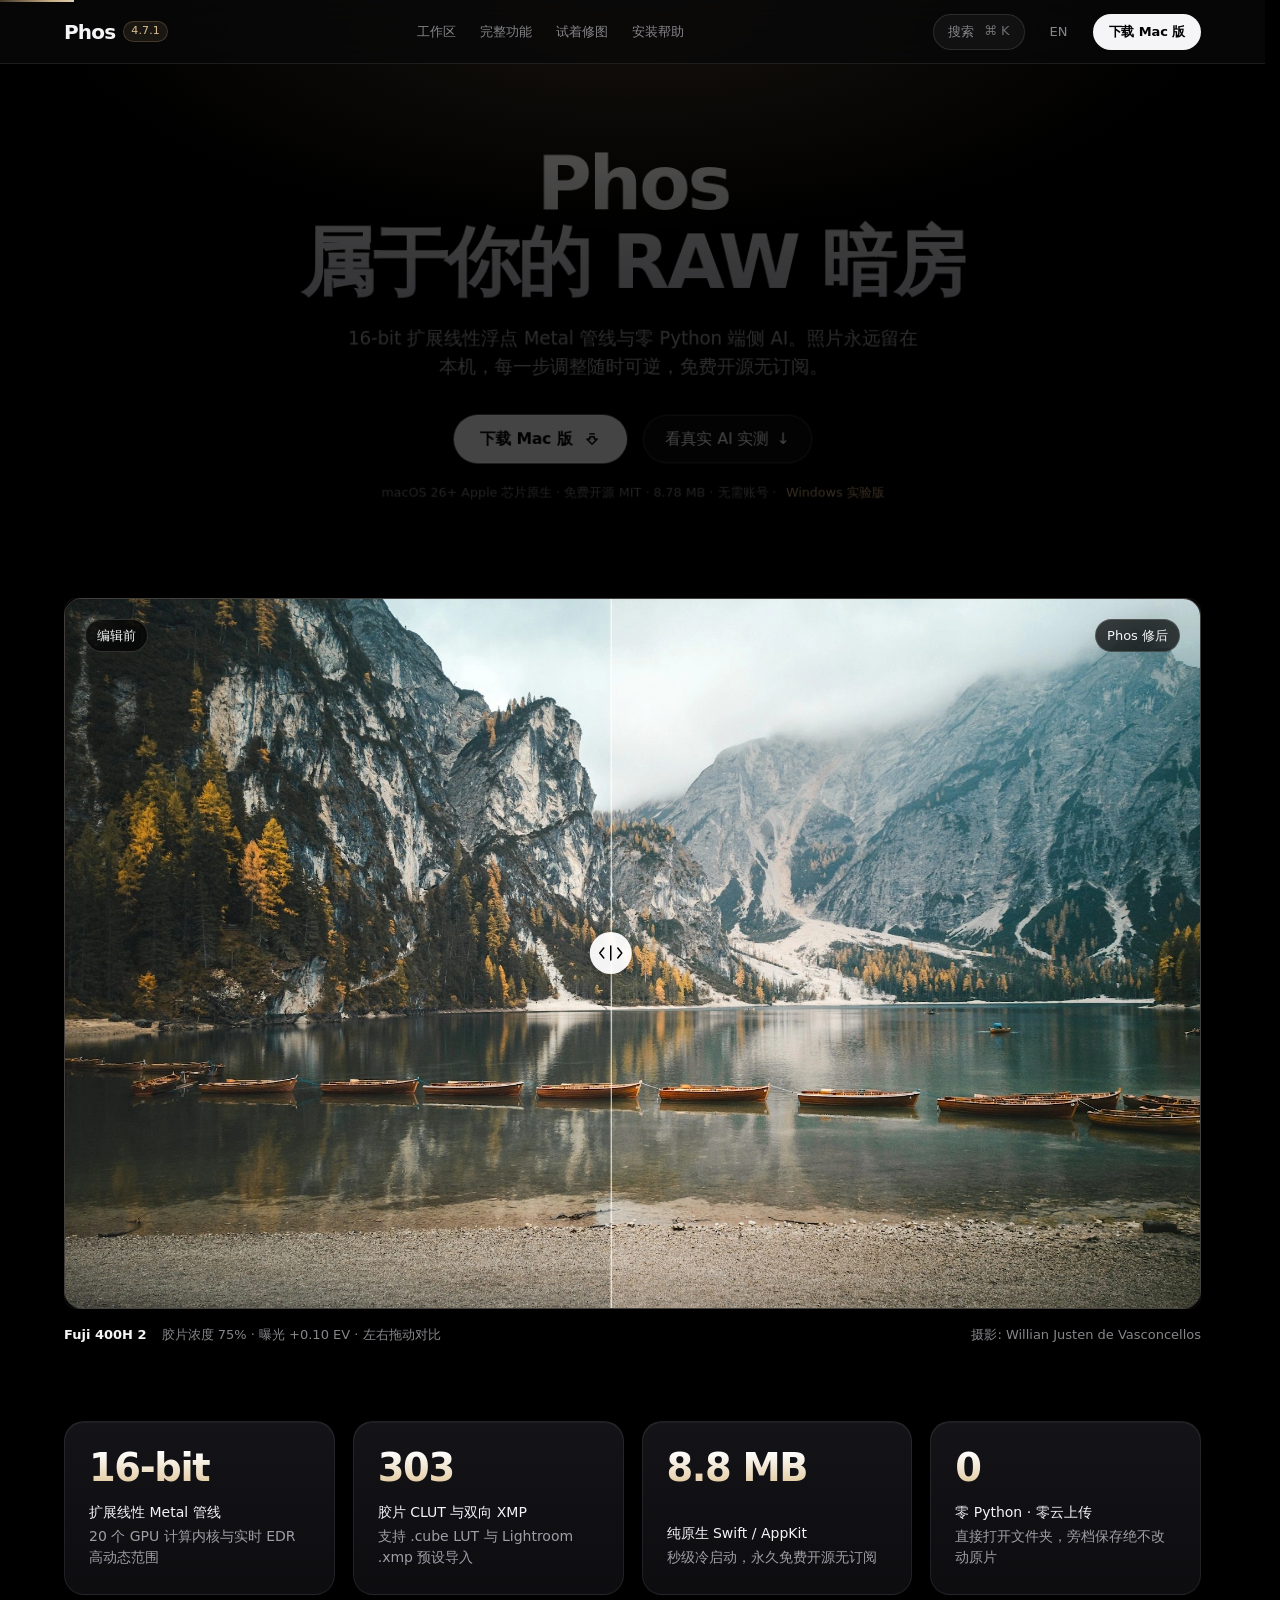
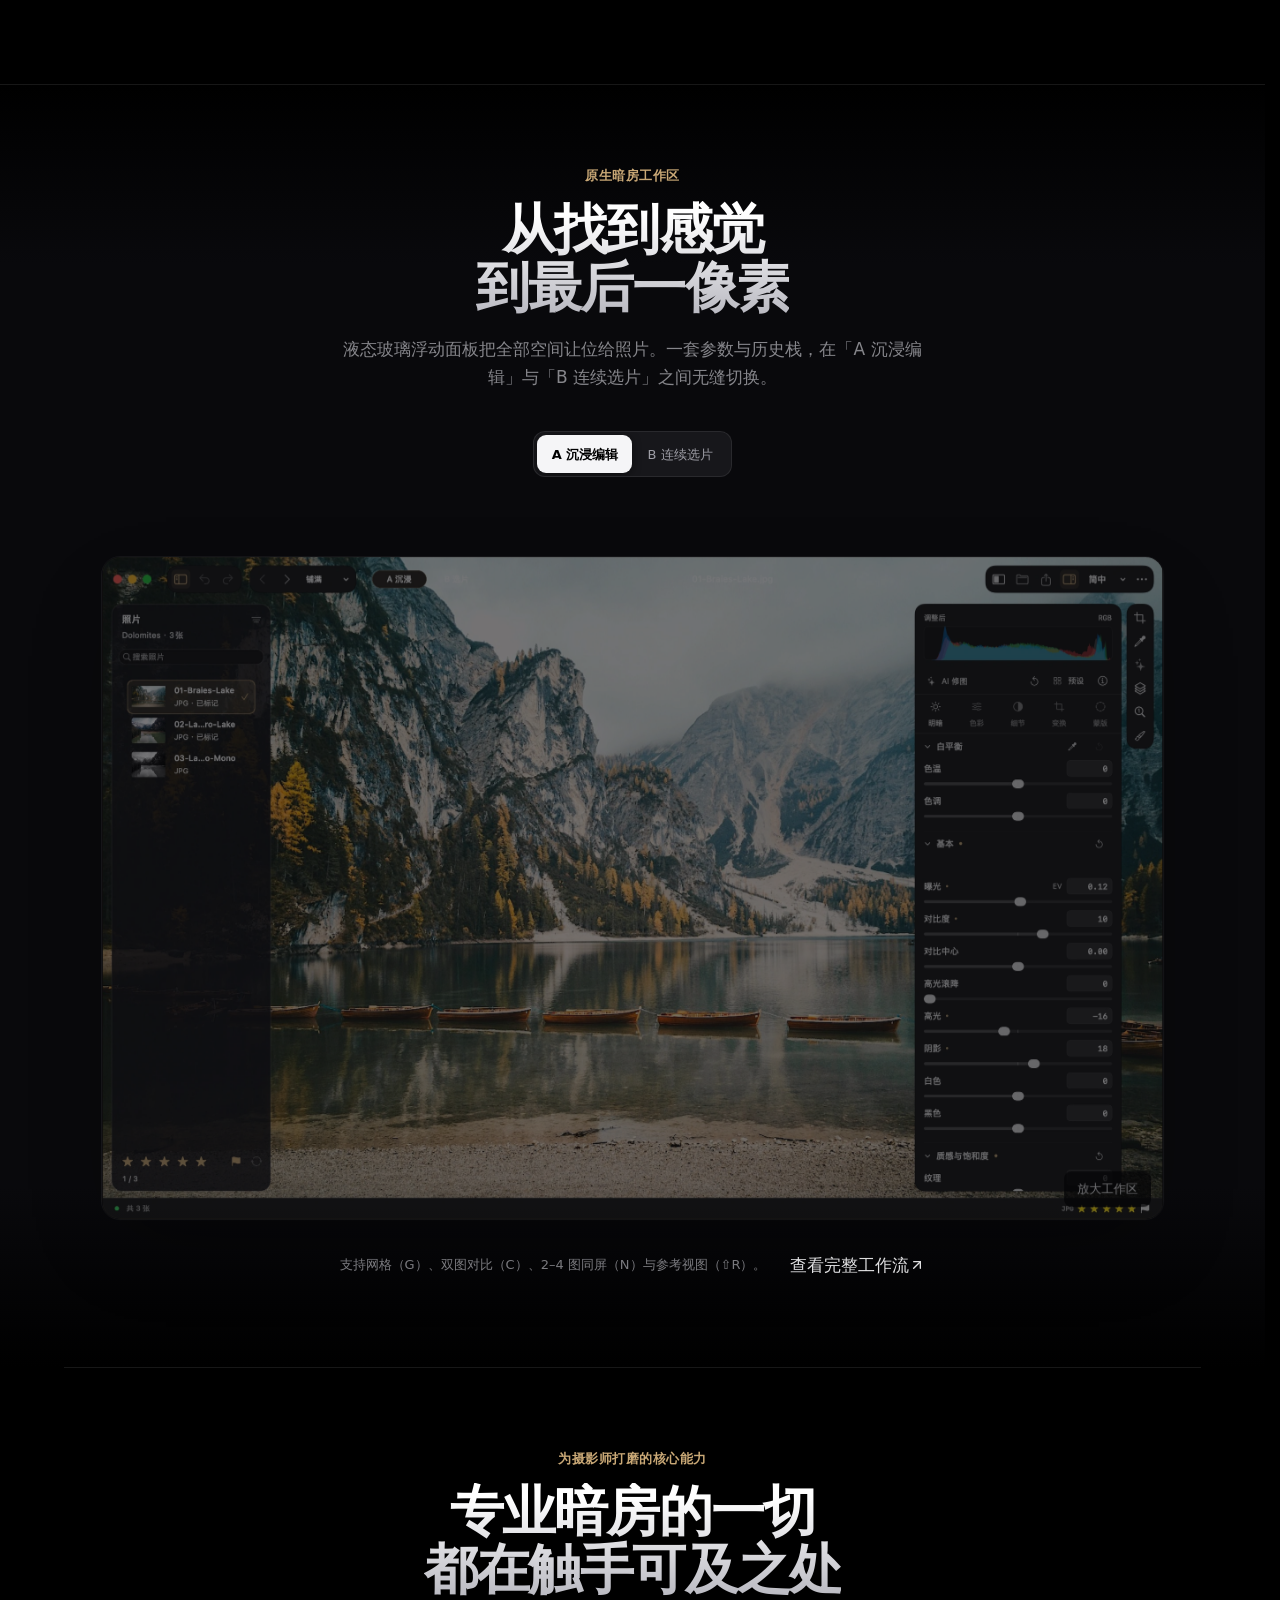
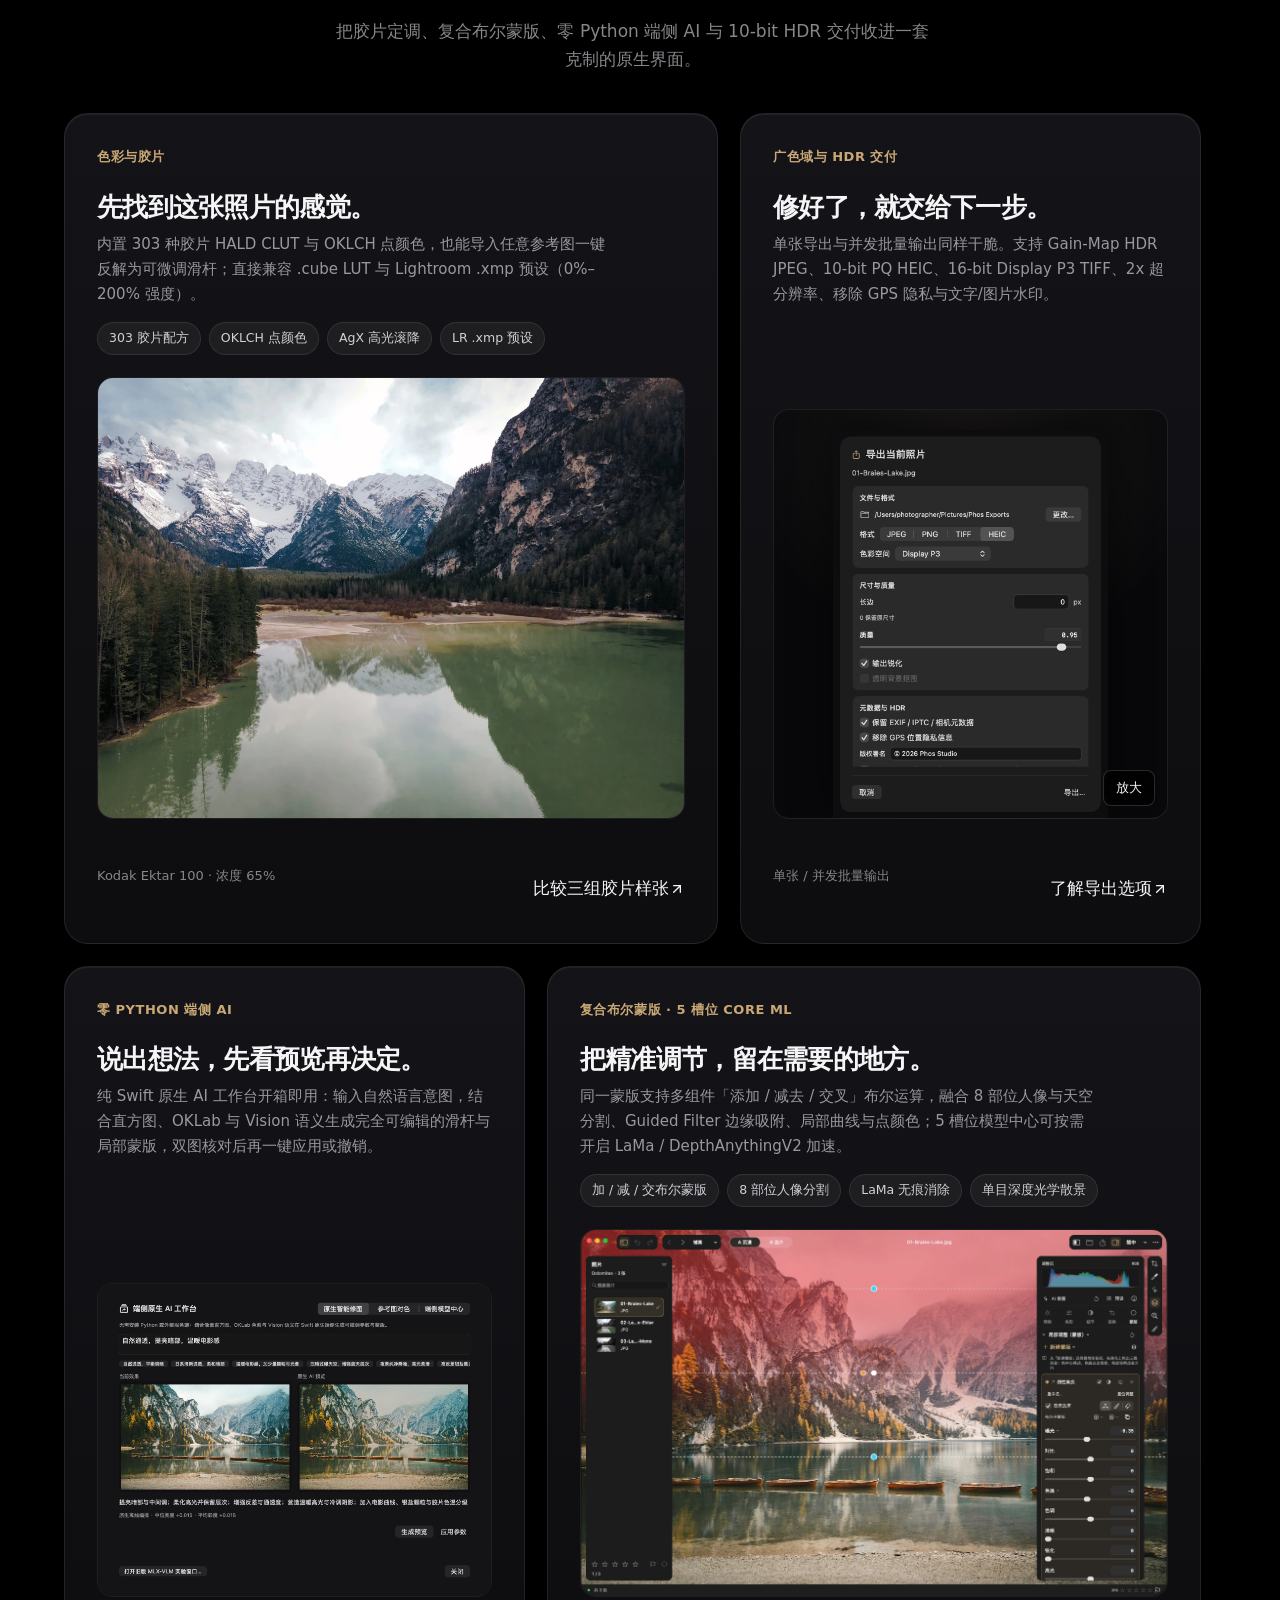
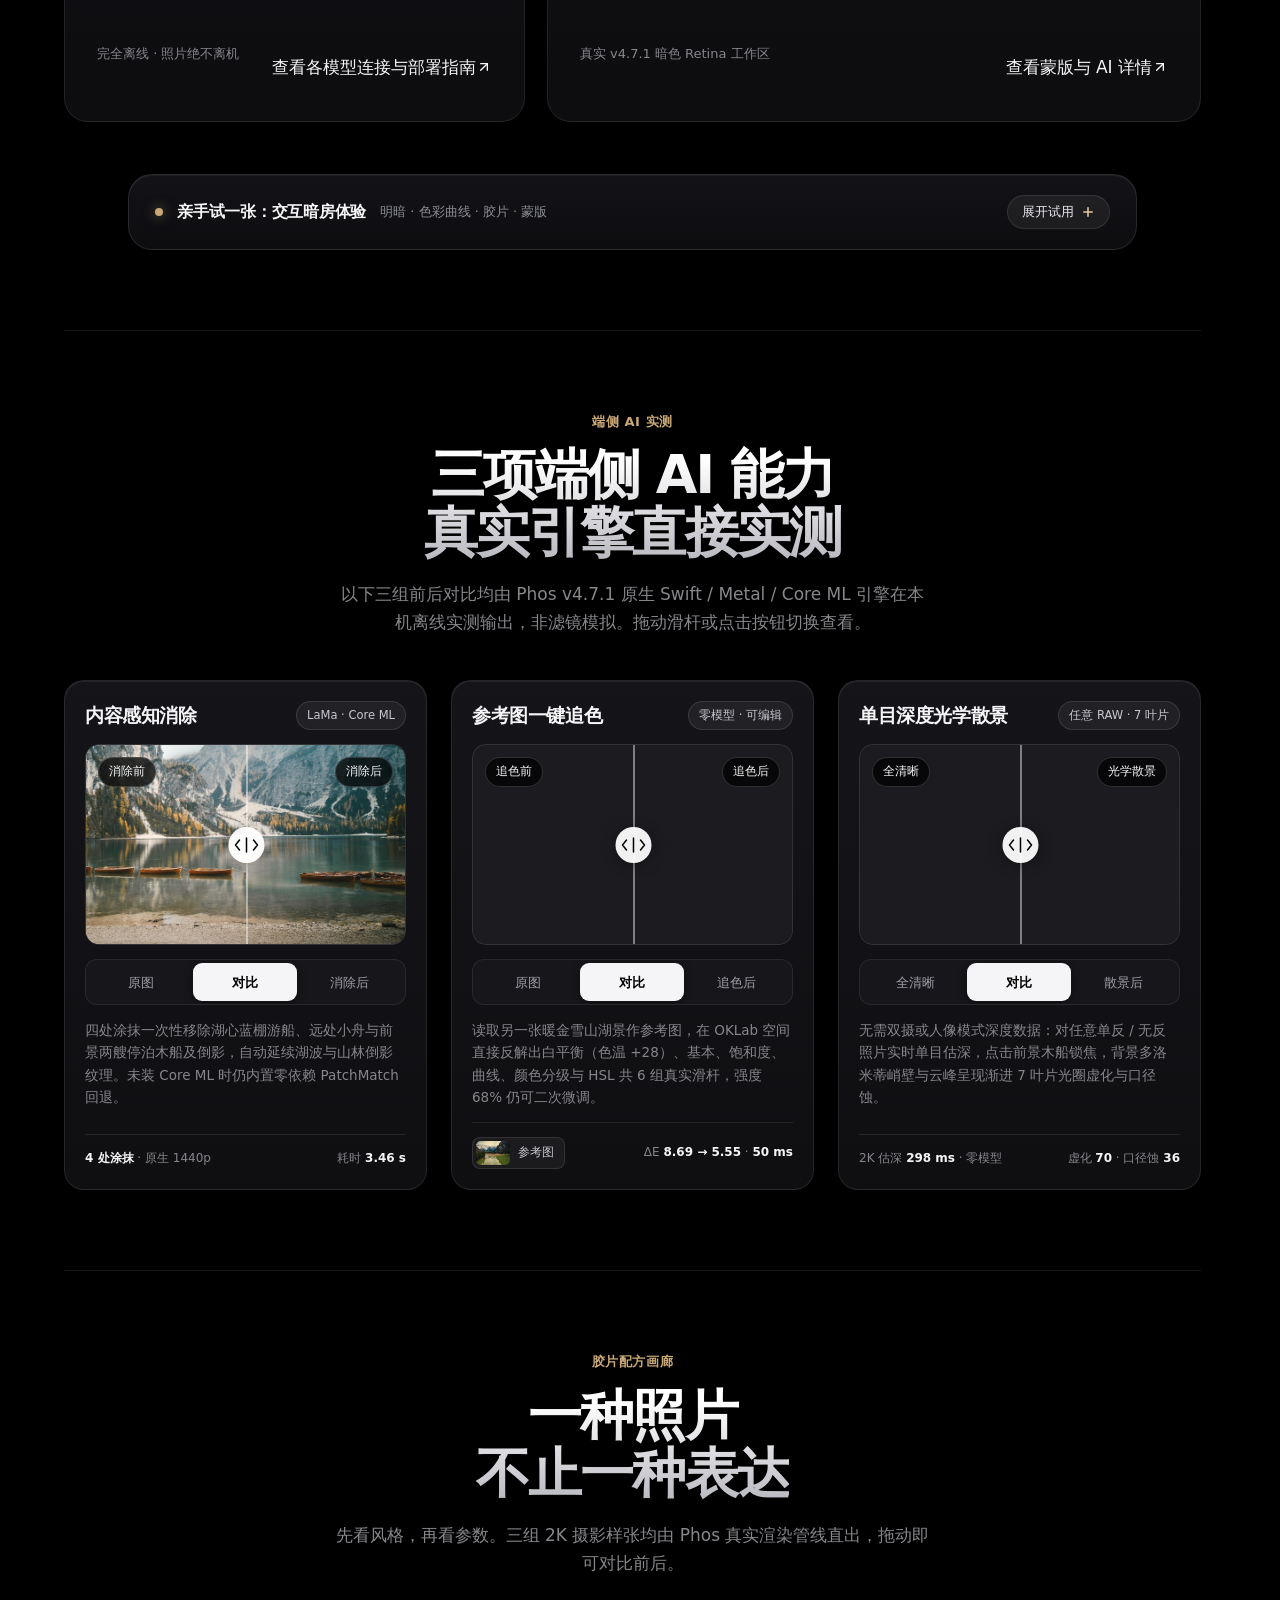
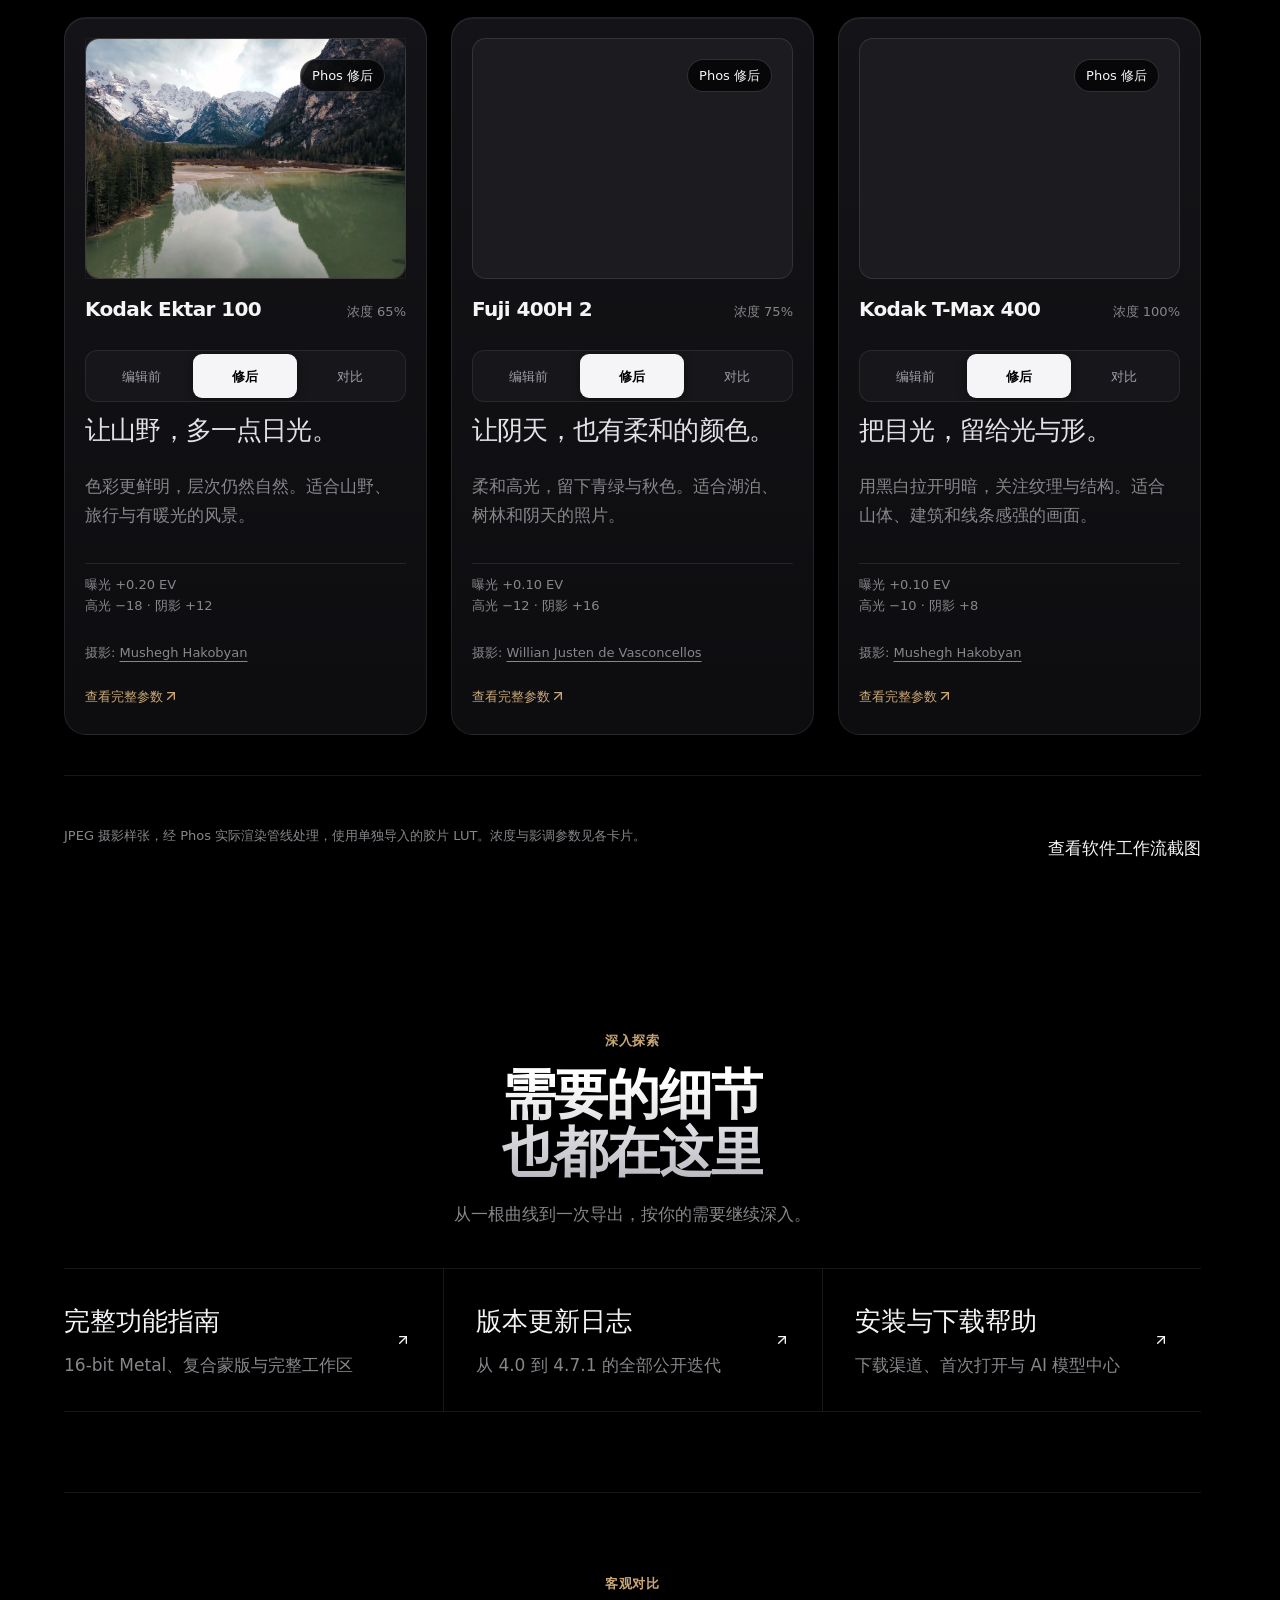
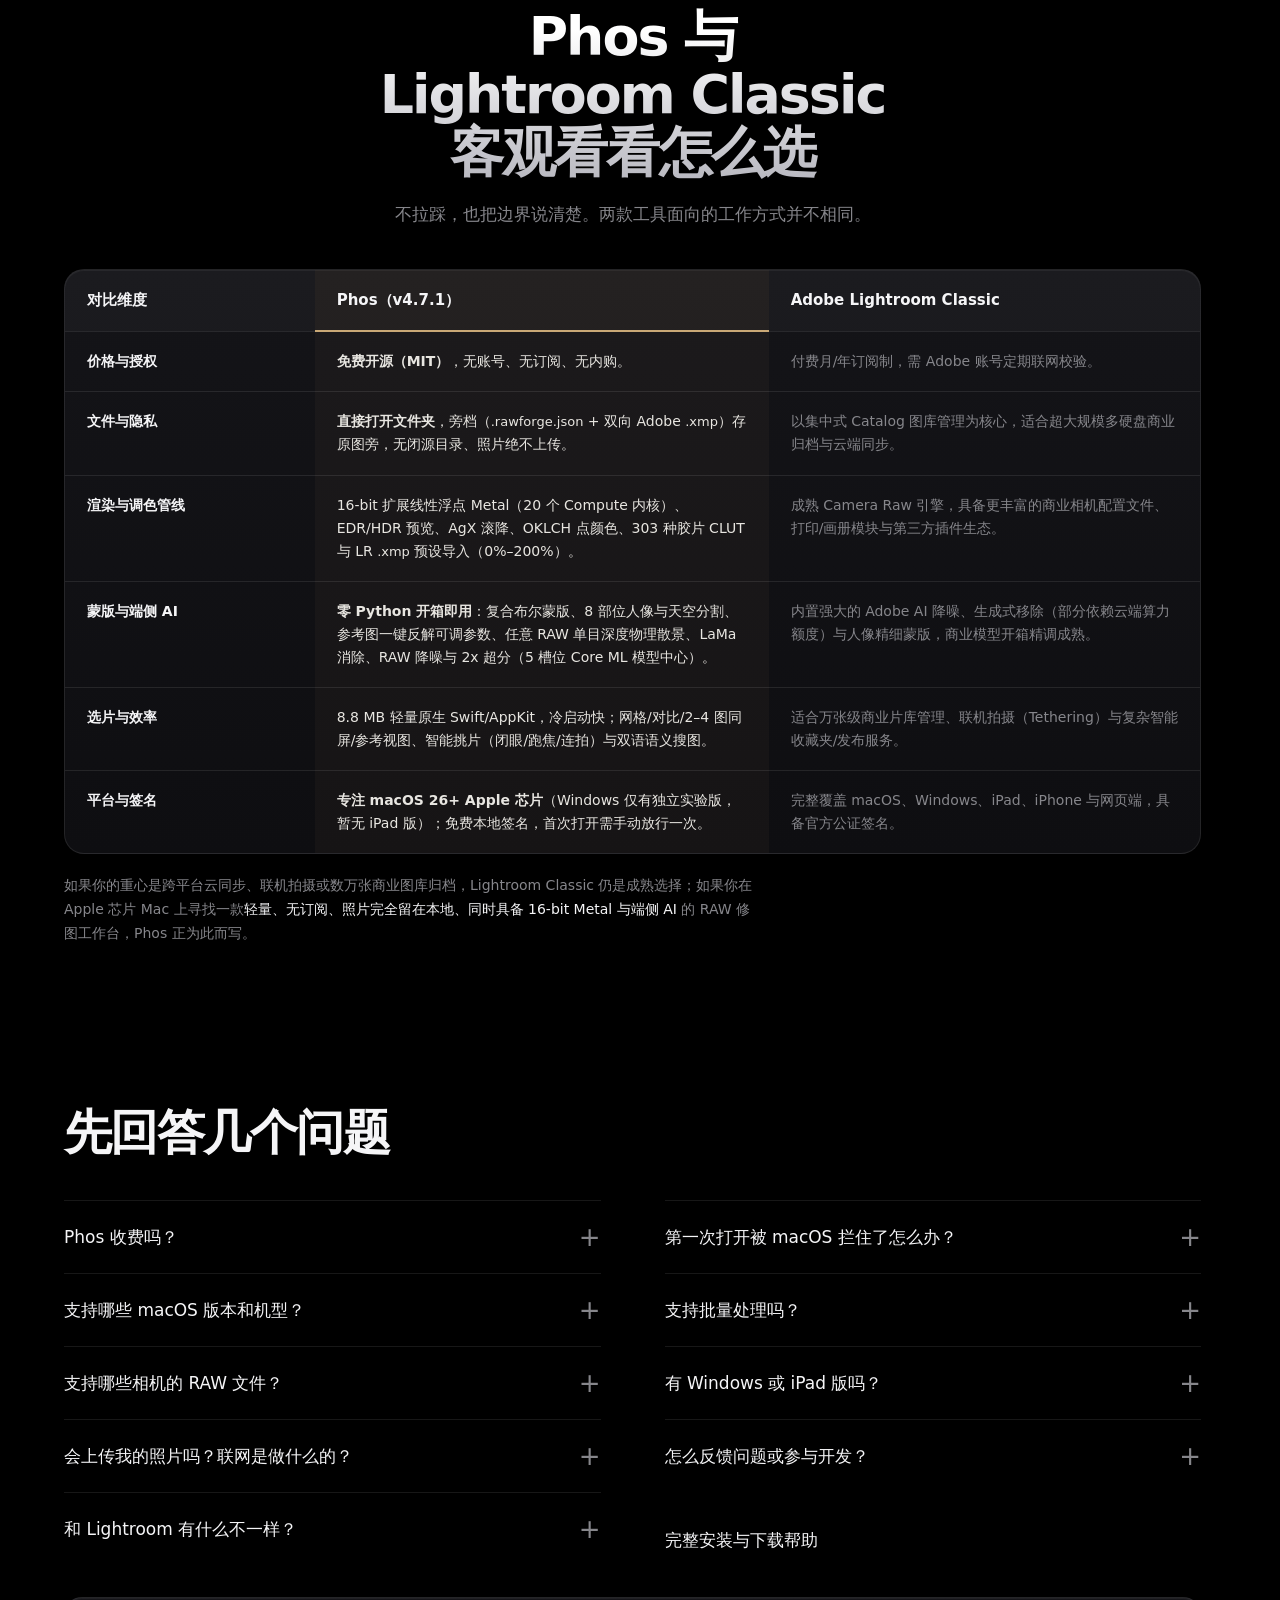
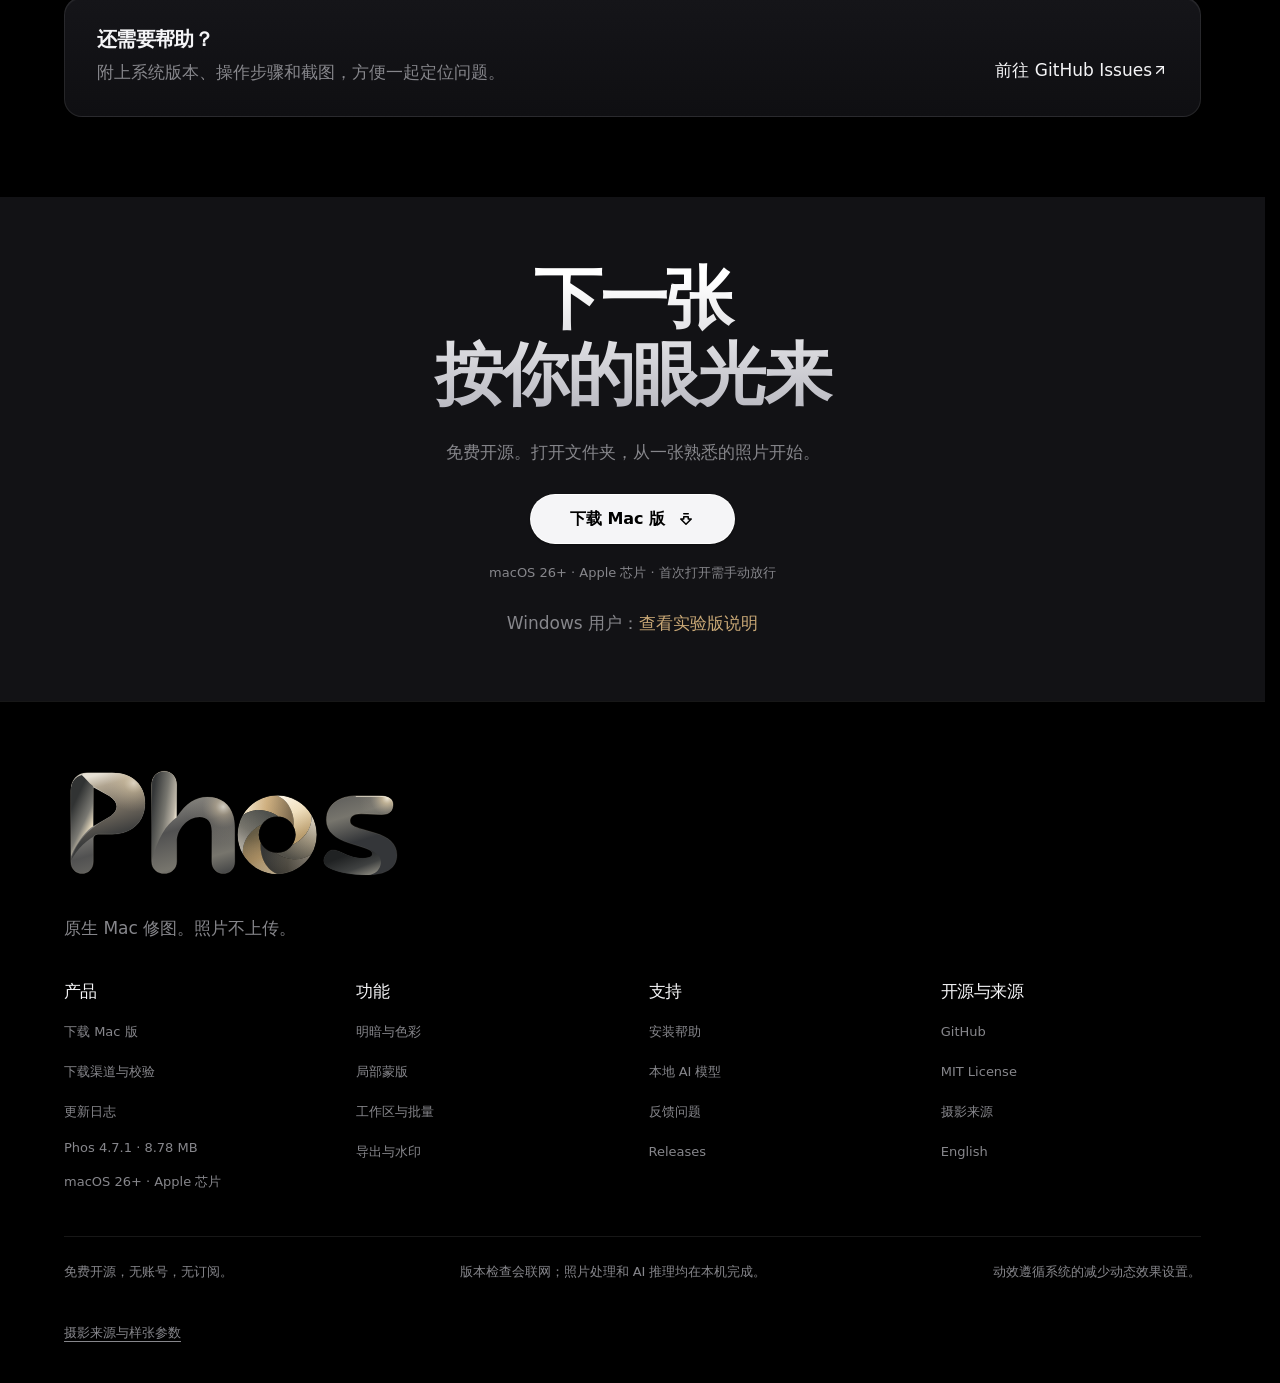
==== commit 05a97df8: "fix(site): replace mask overlay screenshots with fixed renders & add complete AI model deployment gu" ====
--- a/index.html
+++ b/index.html
@@ -172,11 +172,11 @@
 }
 </script>
 
-<link rel="stylesheet" href="assets/home-layout.css?v=520studio">
-
-<link rel="stylesheet" href="assets/system.css?v=520studio">
-
-<link rel="stylesheet" href="assets/motion.css?v=520studio"><link rel="stylesheet" href="assets/p0.css?v=520studio"><link rel="stylesheet" href="assets/editor-demo.css?v=520studio"><link rel="stylesheet" href="assets/seam-light.css?v=520studio"><link rel="stylesheet" href="assets/kinetic-light.css?v=520studio"></head>
+<link rel="stylesheet" href="assets/home-layout.css?v=530models">
+
+<link rel="stylesheet" href="assets/system.css?v=530models">
+
+<link rel="stylesheet" href="assets/motion.css?v=530models"><link rel="stylesheet" href="assets/p0.css?v=530models"><link rel="stylesheet" href="assets/editor-demo.css?v=530models"><link rel="stylesheet" href="assets/seam-light.css?v=530models"><link rel="stylesheet" href="assets/kinetic-light.css?v=530models"></head>
 
 <body><a class="skip" href="#main">跳到正文</a>
 
@@ -211,8 +211,8 @@
 <figure class="hero-photo-story page-width">
 <div class="hero-stage-scrub">
 <div class="photo-comparison signature-product hero-compare" data-compare="hero" data-split="48" data-seam data-edge="all" data-tone="light" data-trigger="enter" data-strength="default">
-<div class="compare-viewport"><picture><source type="image/webp" srcset="images/photo-edits/braies-fuji-after-800.webp?v=520studio 1024w, images/photo-edits/braies-fuji-after-1600.webp?v=520studio 2048w" sizes="(max-width: 760px) 100vw, 1280px"><img class="compare-after" src="images/photo-edits/braies-fuji-after-1600.webp?v=520studio" srcset="images/photo-edits/braies-fuji-after-800.webp?v=520studio 1024w, images/photo-edits/braies-fuji-after-1600.webp?v=520studio 2048w" sizes="(max-width: 760px) 100vw, 1280px" width="2048" height="1280" alt="秋日山湖与木船，经 Phos 胶片和影调调整后的 2K 摄影作品" fetchpriority="high" decoding="async"></picture>
-<div class="compare-before"><picture><source type="image/webp" srcset="images/photo-edits/braies-fuji-before-800.webp?v=520studio 1024w, images/photo-edits/braies-fuji-before-1600.webp?v=520studio 2048w" sizes="(max-width: 760px) 100vw, 1280px"><img src="images/photo-edits/braies-fuji-before-1600.webp?v=520studio" srcset="images/photo-edits/braies-fuji-before-800.webp?v=520studio 1024w, images/photo-edits/braies-fuji-before-1600.webp?v=520studio 2048w" sizes="(max-width: 760px) 100vw, 1280px" width="2048" height="1280" alt="" decoding="async"></picture></div>
+<div class="compare-viewport"><picture><source type="image/webp" srcset="images/photo-edits/braies-fuji-after-800.webp?v=530models 1024w, images/photo-edits/braies-fuji-after-1600.webp?v=530models 2048w" sizes="(max-width: 760px) 100vw, 1280px"><img class="compare-after" src="images/photo-edits/braies-fuji-after-1600.webp?v=530models" srcset="images/photo-edits/braies-fuji-after-800.webp?v=530models 1024w, images/photo-edits/braies-fuji-after-1600.webp?v=530models 2048w" sizes="(max-width: 760px) 100vw, 1280px" width="2048" height="1280" alt="秋日山湖与木船，经 Phos 胶片和影调调整后的 2K 摄影作品" fetchpriority="high" decoding="async"></picture>
+<div class="compare-before"><picture><source type="image/webp" srcset="images/photo-edits/braies-fuji-before-800.webp?v=530models 1024w, images/photo-edits/braies-fuji-before-1600.webp?v=530models 2048w" sizes="(max-width: 760px) 100vw, 1280px"><img src="images/photo-edits/braies-fuji-before-1600.webp?v=530models" srcset="images/photo-edits/braies-fuji-before-800.webp?v=530models 1024w, images/photo-edits/braies-fuji-before-1600.webp?v=530models 2048w" sizes="(max-width: 760px) 100vw, 1280px" width="2048" height="1280" alt="" decoding="async"></picture></div>
 <div class="compare-labels" aria-hidden="true"><span>编辑前</span><span>Phos 修后</span></div>
 <span class="compare-divider" aria-hidden="true"><span><svg viewBox="0 0 32 24" width="32" height="24" fill="none" aria-hidden="true"><path d="m9 7-4 5 4 5M23 7l4 5-4 5M16 5v14" stroke="currentColor" stroke-width="1.5" stroke-linecap="round" stroke-linejoin="round"/></svg></span></span><input class="compare-range" type="range" min="0" max="100" value="48" step="1" aria-label="Fuji 400H 2 修图前后对比，编辑前画面占比"></div>
 </div>
@@ -245,7 +245,7 @@
 <div class="workspace-slot">
 <div class="mode-picker" role="group" aria-label="工作区布局"><button type="button" data-workspace="a" aria-pressed="true">A 沉浸编辑</button><button type="button" data-workspace="b" aria-pressed="false">B 连续选片</button></div>
 <figure class="workspace-figure" data-apple-stage>
-<div class="workspace-image" data-seam data-edge="all" data-tone="light" data-trigger="enter" data-strength="quiet"><picture><source type="image/webp" srcset="images/native-20261031/workspace-a.webp?v=520studio"><img src="images/native-20261031/workspace-a.webp?v=520studio" width="2400" height="1498" alt="Phos v4.7.1 A 沉浸暗色工作区" class="workspace-shot active" loading="lazy" decoding="async"></picture><picture><source type="image/webp" srcset="images/native-20261031/workspace-b.webp?v=520studio"><img src="images/native-20261031/workspace-b.webp?v=520studio" width="2400" height="1498" alt="Phos v4.7.1 B 连续选片暗色工作区" class="workspace-shot" aria-hidden="true" loading="lazy" decoding="async"></picture></div>
+<div class="workspace-image" data-seam data-edge="all" data-tone="light" data-trigger="enter" data-strength="quiet"><picture><source type="image/webp" srcset="images/native-20261031/workspace-a.webp?v=530models"><img src="images/native-20261031/workspace-a.webp?v=530models" width="2400" height="1498" alt="Phos v4.7.1 A 沉浸暗色工作区" class="workspace-shot active" loading="lazy" decoding="async"></picture><picture><source type="image/webp" srcset="images/native-20261031/workspace-b.webp?v=530models"><img src="images/native-20261031/workspace-b.webp?v=530models" width="2400" height="1498" alt="Phos v4.7.1 B 连续选片暗色工作区" class="workspace-shot" aria-hidden="true" loading="lazy" decoding="async"></picture></div>
 <button class="image-zoom" type="button" data-zoom="workspace-real">放大工作区</button>
 <figcaption id="workspaceCaption" aria-live="polite" data-a="A 沉浸布局 · 浮动液态玻璃面板之间，照片铺满整个暗房画布。" data-b="B 选片布局 · 完整安全画布与底部胶片带，配合网格/对比/多图快速挑片。">A 沉浸布局 · 浮动液态玻璃面板之间，照片铺满整个暗房画布。</figcaption>
 </figure>
@@ -274,7 +274,7 @@
 <ul class="bento-points"><li>303 胶片配方</li><li>OKLCH 点颜色</li><li>AgX 高光滚降</li><li>LR .xmp 预设</li></ul>
 </div>
 <div class="bento-media">
-<img src="images/photo-edits/landro-ektar-after-1600.webp?v=520studio" srcset="images/photo-edits/landro-ektar-after-800.webp?v=520studio 1024w, images/photo-edits/landro-ektar-after-1600.webp?v=520studio 2048w" sizes="(max-width: 1100px) 100vw, 720px" width="2048" height="1536" alt="Kodak Ektar 100 胶片配方呈现的多洛米蒂山湖层次" loading="lazy" decoding="async">
+<img src="images/photo-edits/landro-ektar-after-1600.webp?v=530models" srcset="images/photo-edits/landro-ektar-after-800.webp?v=530models 1024w, images/photo-edits/landro-ektar-after-1600.webp?v=530models 2048w" sizes="(max-width: 1100px) 100vw, 720px" width="2048" height="1536" alt="Kodak Ektar 100 胶片配方呈现的多洛米蒂山湖层次" loading="lazy" decoding="async">
 </div>
 <div class="bento-foot"><span>Kodak Ektar 100 · 浓度 65%</span><a class="text-link" href="#gallery">比较三组胶片样张 ↗</a></div>
 </article>
@@ -286,7 +286,7 @@
 <p>单张导出与并发批量输出同样干脆。支持 Gain-Map HDR JPEG、10-bit PQ HEIC、16-bit Display P3 TIFF、2x 超分辨率、移除 GPS 隐私与文字/图片水印。</p>
 </div>
 <div class="bento-media is-tall">
-<img src="images/native-20261031/export.webp?v=520studio" width="928" height="1318" alt="Phos v4.7.1 原生暗色导出面板，展示 Display P3、HDR、元数据隐私与水印选项" loading="lazy" decoding="async">
+<img src="images/native-20261031/export.webp?v=530models" width="928" height="1318" alt="Phos v4.7.1 原生暗色导出面板，展示 Display P3、HDR、元数据隐私与水印选项" loading="lazy" decoding="async">
 <button class="image-zoom" type="button" data-zoom="export-real">放大</button>
 </div>
 <div class="bento-foot"><span>单张 / 并发批量输出</span><a class="text-link" href="features.html#export">了解导出选项 ↗</a></div>
@@ -299,9 +299,9 @@
 <p>纯 Swift 原生 AI 工作台开箱即用：输入自然语言意图，结合直方图、OKLab 与 Vision 语义生成完全可编辑的滑杆与局部蒙版，双图核对后再一键应用或撤销。</p>
 </div>
 <div class="bento-media">
-<img src="images/ai-preview.webp?v=520studio" width="1560" height="1240" alt="Phos v4.7.1 端侧原生 AI 工作台实时双图预览与参数建议" loading="lazy" decoding="async">
-</div>
-<div class="bento-foot"><span>完全离线 · 照片绝不离机</span><a class="text-link" href="help.html#ai-model">了解原生 AI 与模型中心 ↗</a></div>
+<img src="images/ai-preview.webp?v=530models" width="1560" height="1240" alt="Phos v4.7.1 端侧原生 AI 工作台实时双图预览与参数建议" loading="lazy" decoding="async">
+</div>
+<div class="bento-foot"><span>完全离线 · 照片绝不离机</span><a class="text-link" href="help.html#ai-model">查看各模型连接与部署指南 ↗</a></div>
 </article>
 
 <article class="bento-card bento-span-7" data-apple-reveal data-delay="1">
@@ -312,7 +312,7 @@
 <ul class="bento-points"><li>加 / 减 / 交布尔蒙版</li><li>8 部位人像分割</li><li>LaMa 无痕消除</li><li>单目深度光学散景</li></ul>
 </div>
 <div class="bento-media">
-<img src="images/06-linear-gradient-mask.webp?v=520studio" width="2400" height="1498" alt="Phos v4.7.1 线性渐变蒙版控制点与复合布尔子蒙版面板" loading="lazy" decoding="async">
+<img src="images/06-linear-gradient-mask.webp?v=530models" width="2400" height="1498" alt="Phos v4.7.1 线性渐变蒙版控制点与复合布尔子蒙版面板" loading="lazy" decoding="async">
 </div>
 <div class="bento-foot"><span>真实 v4.7.1 暗色 Retina 工作区</span><a class="text-link" href="features.html#masks">查看蒙版与 AI 详情 ↗</a></div>
 </article>
@@ -396,7 +396,7 @@
         <g clip-path="url(#frameClip)">
           <g filter="url(#toneFx)">
             <g id="sceneGroup">
-              <image href="images/photo-edits/braies-fuji-before-1600.webp?v=520studio" x="0" y="0" width="1200" height="760" preserveAspectRatio="xMidYMid slice"></image>
+              <image href="images/photo-edits/braies-fuji-before-1600.webp?v=530models" x="0" y="0" width="1200" height="760" preserveAspectRatio="xMidYMid slice"></image>
               <rect id="maskLayer" x="0" y="0" width="1200" height="760" fill="url(#maskGrad)" opacity="0" style="mix-blend-mode:screen;transition:opacity .3s ease"></rect>
             </g>
           </g>
@@ -409,7 +409,7 @@
             </defs>
             <path id="brushEffect" fill="none" stroke="#fff" stroke-width="70" stroke-linecap="round" stroke-linejoin="round" opacity="0.35"></path>
             <image id="rangeEffect" x="0" y="0" width="1200" height="760" opacity="0"></image>
-            <image id="depthEffect" x="0" y="0" width="1200" height="760" href="images/photo-edits/braies-fuji-before-1600.webp?v=520studio" preserveAspectRatio="xMidYMid slice" mask="url(#paintedRegion)" filter="url(#depthBlur)" opacity="0"></image>
+            <image id="depthEffect" x="0" y="0" width="1200" height="760" href="images/photo-edits/braies-fuji-before-1600.webp?v=530models" preserveAspectRatio="xMidYMid slice" mask="url(#paintedRegion)" filter="url(#depthBlur)" opacity="0"></image>
           </g>
           <g id="guides" opacity="0" style="transition:opacity .28s ease">
             <g id="linearGuides" stroke="#fff" stroke-opacity="0.78" stroke-width="1.4" stroke-dasharray="7 6" fill="none">
@@ -593,9 +593,9 @@
 
 <div class="photo-comparison" data-compare="ai-remove" data-split="50">
 
-<div class="compare-viewport"><img class="compare-after" src="images/ai-demos/remove-after.webp?v=520studio" width="1440" height="900" alt="使用 Phos 本地 LaMa 内容感知消除抹去湖面游船与停泊木船后的纯净倒影" loading="lazy" decoding="async">
-
-<div class="compare-before"><img src="images/ai-demos/remove-before.webp?v=520studio" width="1440" height="900" alt="" loading="lazy" decoding="async"></div>
+<div class="compare-viewport"><img class="compare-after" src="images/ai-demos/remove-after.webp?v=530models" width="1440" height="900" alt="使用 Phos 本地 LaMa 内容感知消除抹去湖面游船与停泊木船后的纯净倒影" loading="lazy" decoding="async">
+
+<div class="compare-before"><img src="images/ai-demos/remove-before.webp?v=530models" width="1440" height="900" alt="" loading="lazy" decoding="async"></div>
 
 <div class="compare-labels" aria-hidden="true"><span>消除前</span><span>消除后</span></div>
 
@@ -619,9 +619,9 @@
 
 <div class="photo-comparison" data-compare="ai-match" data-split="50">
 
-<div class="compare-viewport"><img class="compare-after" src="images/ai-demos/colormatch-after.webp?v=520studio" width="2048" height="1280" alt="阴天多洛米蒂山湖经 Phos 参考图一键追色转为冷暖对比胶片色调后的效果" loading="lazy" decoding="async">
-
-<div class="compare-before"><img src="images/ai-demos/colormatch-before.webp?v=520studio" width="2048" height="1280" alt="" loading="lazy" decoding="async"></div>
+<div class="compare-viewport"><img class="compare-after" src="images/ai-demos/colormatch-after.webp?v=530models" width="2048" height="1280" alt="阴天多洛米蒂山湖经 Phos 参考图一键追色转为冷暖对比胶片色调后的效果" loading="lazy" decoding="async">
+
+<div class="compare-before"><img src="images/ai-demos/colormatch-before.webp?v=530models" width="2048" height="1280" alt="" loading="lazy" decoding="async"></div>
 
 <div class="compare-labels" aria-hidden="true"><span>追色前</span><span>追色后</span></div>
 
@@ -633,7 +633,7 @@
 
 <p>读取另一张暖金雪山湖景作参考图，在 OKLab 空间直接反解出白平衡（色温 +28）、基本、饱和度、曲线、颜色分级与 HSL 共 6 组真实滑杆，强度 68% 仍可二次微调。</p>
 
-<div class="ai-demo-metrics"><span class="ref-chip"><img src="images/ai-demos/colormatch-ref.webp?v=520studio" width="480" height="360" alt="暖金胶片调色参考图" loading="lazy" decoding="async"><span>参考图</span></span><span>ΔE <strong>8.69 → 5.55</strong> · <strong>50 ms</strong></span></div>
+<div class="ai-demo-metrics"><span class="ref-chip"><img src="images/ai-demos/colormatch-ref.webp?v=530models" width="480" height="360" alt="暖金胶片调色参考图" loading="lazy" decoding="async"><span>参考图</span></span><span>ΔE <strong>8.69 → 5.55</strong> · <strong>50 ms</strong></span></div>
 
 </article>
 
@@ -645,9 +645,9 @@
 
 <div class="photo-comparison" data-compare="ai-bokeh" data-split="50">
 
-<div class="compare-viewport"><img class="compare-after" src="images/ai-demos/bokeh-after.webp?v=520studio" width="2048" height="1280" alt="Phos 单目估深并将焦平面锁定在前景木船，远景多洛米蒂雪峰呈现七边形光圈虚化" loading="lazy" decoding="async">
-
-<div class="compare-before"><img src="images/ai-demos/bokeh-before.webp?v=520studio" width="2048" height="1280" alt="" loading="lazy" decoding="async"></div>
+<div class="compare-viewport"><img class="compare-after" src="images/ai-demos/bokeh-after.webp?v=530models" width="2048" height="1280" alt="Phos 单目估深并将焦平面锁定在前景木船，远景多洛米蒂雪峰呈现七边形光圈虚化" loading="lazy" decoding="async">
+
+<div class="compare-before"><img src="images/ai-demos/bokeh-before.webp?v=530models" width="2048" height="1280" alt="" loading="lazy" decoding="async"></div>
 
 <div class="compare-labels" aria-hidden="true"><span>全清晰</span><span>光学散景</span></div>
 
@@ -683,9 +683,9 @@
 
 <div class="photo-comparison " data-compare="look-0" data-split="0" data-seam data-edge="all" data-tone="light" data-trigger="enter" data-strength="quiet">
 
-<div class="compare-viewport"><picture><source type="image/webp" srcset="images/photo-edits/landro-ektar-after-800.webp?v=520studio 1024w, images/photo-edits/landro-ektar-after-1600.webp?v=520studio 2048w" sizes="(max-width: 760px) 100vw, 400px"><img class="compare-after" src="images/photo-edits/landro-ektar-after-1600.webp?v=520studio" srcset="images/photo-edits/landro-ektar-after-800.webp?v=520studio 1024w, images/photo-edits/landro-ektar-after-1600.webp?v=520studio 2048w" sizes="(max-width: 760px) 100vw, 400px" width="2048" height="1536" alt="让山野，多一点日光。 胶片效果" loading="lazy" decoding="async"></picture>
-
-<div class="compare-before"><picture><source type="image/webp" srcset="images/photo-edits/landro-ektar-before-800.webp?v=520studio 1024w, images/photo-edits/landro-ektar-before-1600.webp?v=520studio 2048w" sizes="(max-width: 760px) 100vw, 400px"><img src="images/photo-edits/landro-ektar-before-1600.webp?v=520studio" srcset="images/photo-edits/landro-ektar-before-800.webp?v=520studio 1024w, images/photo-edits/landro-ektar-before-1600.webp?v=520studio 2048w" sizes="(max-width: 760px) 100vw, 400px" width="2048" height="1536" alt="" loading="lazy" decoding="async"></picture></div>
+<div class="compare-viewport"><picture><source type="image/webp" srcset="images/photo-edits/landro-ektar-after-800.webp?v=530models 1024w, images/photo-edits/landro-ektar-after-1600.webp?v=530models 2048w" sizes="(max-width: 760px) 100vw, 400px"><img class="compare-after" src="images/photo-edits/landro-ektar-after-1600.webp?v=530models" srcset="images/photo-edits/landro-ektar-after-800.webp?v=530models 1024w, images/photo-edits/landro-ektar-after-1600.webp?v=530models 2048w" sizes="(max-width: 760px) 100vw, 400px" width="2048" height="1536" alt="让山野，多一点日光。 胶片效果" loading="lazy" decoding="async"></picture>
+
+<div class="compare-before"><picture><source type="image/webp" srcset="images/photo-edits/landro-ektar-before-800.webp?v=530models 1024w, images/photo-edits/landro-ektar-before-1600.webp?v=530models 2048w" sizes="(max-width: 760px) 100vw, 400px"><img src="images/photo-edits/landro-ektar-before-1600.webp?v=530models" srcset="images/photo-edits/landro-ektar-before-800.webp?v=530models 1024w, images/photo-edits/landro-ektar-before-1600.webp?v=530models 2048w" sizes="(max-width: 760px) 100vw, 400px" width="2048" height="1536" alt="" loading="lazy" decoding="async"></picture></div>
 
 <div class="compare-labels" aria-hidden="true"><span>编辑前</span><span>Phos 修后</span></div>
 
@@ -711,9 +711,9 @@
 
 <div class="photo-comparison " data-compare="look-1" data-split="0">
 
-<div class="compare-viewport"><picture><source type="image/webp" srcset="images/photo-edits/braies-fuji-after-800.webp?v=520studio 1024w, images/photo-edits/braies-fuji-after-1600.webp?v=520studio 2048w" sizes="(max-width: 760px) 100vw, 400px"><img class="compare-after" src="images/photo-edits/braies-fuji-after-1600.webp?v=520studio" srcset="images/photo-edits/braies-fuji-after-800.webp?v=520studio 1024w, images/photo-edits/braies-fuji-after-1600.webp?v=520studio 2048w" sizes="(max-width: 760px) 100vw, 400px" width="2048" height="1280" alt="让阴天，也有柔和的颜色。 胶片效果" loading="lazy" decoding="async"></picture>
-
-<div class="compare-before"><picture><source type="image/webp" srcset="images/photo-edits/braies-fuji-before-800.webp?v=520studio 1024w, images/photo-edits/braies-fuji-before-1600.webp?v=520studio 2048w" sizes="(max-width: 760px) 100vw, 400px"><img src="images/photo-edits/braies-fuji-before-1600.webp?v=520studio" srcset="images/photo-edits/braies-fuji-before-800.webp?v=520studio 1024w, images/photo-edits/braies-fuji-before-1600.webp?v=520studio 2048w" sizes="(max-width: 760px) 100vw, 400px" width="2048" height="1280" alt="" loading="lazy" decoding="async"></picture></div>
+<div class="compare-viewport"><picture><source type="image/webp" srcset="images/photo-edits/braies-fuji-after-800.webp?v=530models 1024w, images/photo-edits/braies-fuji-after-1600.webp?v=530models 2048w" sizes="(max-width: 760px) 100vw, 400px"><img class="compare-after" src="images/photo-edits/braies-fuji-after-1600.webp?v=530models" srcset="images/photo-edits/braies-fuji-after-800.webp?v=530models 1024w, images/photo-edits/braies-fuji-after-1600.webp?v=530models 2048w" sizes="(max-width: 760px) 100vw, 400px" width="2048" height="1280" alt="让阴天，也有柔和的颜色。 胶片效果" loading="lazy" decoding="async"></picture>
+
+<div class="compare-before"><picture><source type="image/webp" srcset="images/photo-edits/braies-fuji-before-800.webp?v=530models 1024w, images/photo-edits/braies-fuji-before-1600.webp?v=530models 2048w" sizes="(max-width: 760px) 100vw, 400px"><img src="images/photo-edits/braies-fuji-before-1600.webp?v=530models" srcset="images/photo-edits/braies-fuji-before-800.webp?v=530models 1024w, images/photo-edits/braies-fuji-before-1600.webp?v=530models 2048w" sizes="(max-width: 760px) 100vw, 400px" width="2048" height="1280" alt="" loading="lazy" decoding="async"></picture></div>
 
 <div class="compare-labels" aria-hidden="true"><span>编辑前</span><span>Phos 修后</span></div>
 
@@ -739,9 +739,9 @@
 
 <div class="photo-comparison " data-compare="look-2" data-split="0">
 
-<div class="compare-viewport"><picture><source type="image/webp" srcset="images/photo-edits/landro-tmax-after-800.webp?v=520studio 1024w, images/photo-edits/landro-tmax-after-1600.webp?v=520studio 2048w" sizes="(max-width: 760px) 100vw, 400px"><img class="compare-after" src="images/photo-edits/landro-tmax-after-1600.webp?v=520studio" srcset="images/photo-edits/landro-tmax-after-800.webp?v=520studio 1024w, images/photo-edits/landro-tmax-after-1600.webp?v=520studio 2048w" sizes="(max-width: 760px) 100vw, 400px" width="2048" height="1536" alt="把目光，留给光与形。 胶片效果" loading="lazy" decoding="async"></picture>
-
-<div class="compare-before"><picture><source type="image/webp" srcset="images/photo-edits/landro-tmax-before-800.webp?v=520studio 1024w, images/photo-edits/landro-tmax-before-1600.webp?v=520studio 2048w" sizes="(max-width: 760px) 100vw, 400px"><img src="images/photo-edits/landro-tmax-before-1600.webp?v=520studio" srcset="images/photo-edits/landro-tmax-before-800.webp?v=520studio 1024w, images/photo-edits/landro-tmax-before-1600.webp?v=520studio 2048w" sizes="(max-width: 760px) 100vw, 400px" width="2048" height="1536" alt="" loading="lazy" decoding="async"></picture></div>
+<div class="compare-viewport"><picture><source type="image/webp" srcset="images/photo-edits/landro-tmax-after-800.webp?v=530models 1024w, images/photo-edits/landro-tmax-after-1600.webp?v=530models 2048w" sizes="(max-width: 760px) 100vw, 400px"><img class="compare-after" src="images/photo-edits/landro-tmax-after-1600.webp?v=530models" srcset="images/photo-edits/landro-tmax-after-800.webp?v=530models 1024w, images/photo-edits/landro-tmax-after-1600.webp?v=530models 2048w" sizes="(max-width: 760px) 100vw, 400px" width="2048" height="1536" alt="把目光，留给光与形。 胶片效果" loading="lazy" decoding="async"></picture>
+
+<div class="compare-before"><picture><source type="image/webp" srcset="images/photo-edits/landro-tmax-before-800.webp?v=530models 1024w, images/photo-edits/landro-tmax-before-1600.webp?v=530models 2048w" sizes="(max-width: 760px) 100vw, 400px"><img src="images/photo-edits/landro-tmax-before-1600.webp?v=530models" srcset="images/photo-edits/landro-tmax-before-800.webp?v=530models 1024w, images/photo-edits/landro-tmax-before-1600.webp?v=530models 2048w" sizes="(max-width: 760px) 100vw, 400px" width="2048" height="1536" alt="" loading="lazy" decoding="async"></picture></div>
 
 <div class="compare-labels" aria-hidden="true"><span>编辑前</span><span>Phos 修后</span></div>
 
@@ -1044,17 +1044,17 @@
 </div>
 </footer>
 
-<script src="assets/demo.js?v=520studio" defer=""></script>
-<script src="assets/showcase.js?v=520studio" defer=""></script>
-<script src="assets/brand-v2.js?v=520studio" defer=""></script>
-<script src="assets/photo-edition.js?v=520studio" defer=""></script>
-<script src="assets/navigation.js?v=520studio" defer=""></script>
-<script src="assets/motion.js?v=520studio" defer=""></script>
-<script src="assets/seam-light.js?v=520studio" defer=""></script>
-<script>if(new URLSearchParams(location.search).has('audit')){const s=document.createElement('script');s.src='assets/audit-metrics.js?v=520studio';s.defer=true;document.body.append(s);}</script>
-
-
-
-
-
-<script src="assets/kinetic-light.js?v=520studio" defer></script></body></html>
+<script src="assets/demo.js?v=530models" defer=""></script>
+<script src="assets/showcase.js?v=530models" defer=""></script>
+<script src="assets/brand-v2.js?v=530models" defer=""></script>
+<script src="assets/photo-edition.js?v=530models" defer=""></script>
+<script src="assets/navigation.js?v=530models" defer=""></script>
+<script src="assets/motion.js?v=530models" defer=""></script>
+<script src="assets/seam-light.js?v=530models" defer=""></script>
+<script>if(new URLSearchParams(location.search).has('audit')){const s=document.createElement('script');s.src='assets/audit-metrics.js?v=530models';s.defer=true;document.body.append(s);}</script>
+
+
+
+
+
+<script src="assets/kinetic-light.js?v=530models" defer></script></body></html>
--- a/assets/system.css
+++ b/assets/system.css
@@ -576,3 +576,123 @@
   border:1px solid rgb(201 168 118 / .24);
 }
 @media(max-width:460px){ .nav-ver{display:none} }
+
+/* AI Model Deployment Guide (help.html#ai-model) */
+.model-tier-grid {
+  display:grid;
+  grid-template-columns:repeat(3,minmax(0,1fr));
+  gap:16px;
+  margin:22px 0 28px;
+}
+.model-tier-card {
+  padding:20px 22px;
+  border-radius:16px;
+  background:linear-gradient(180deg,#16161b 0%,#101014 100%);
+  border:1px solid rgb(255 255 255 / .09);
+  box-shadow:inset 0 1px 0 rgb(255 255 255 / .05);
+}
+.model-tier-badge {
+  display:inline-flex;
+  align-items:center;
+  padding:3px 9px;
+  border-radius:999px;
+  font-size:11.5px;
+  font-weight:600;
+  color:#e2caa0;
+  background:rgb(201 168 118 / .12);
+  border:1px solid rgb(201 168 118 / .28);
+  margin-bottom:10px;
+}
+.model-tier-card h4 {
+  font-size:17px;
+  color:#f5f5f7;
+  margin:0 0 8px;
+}
+.help-main .model-tier-card p {
+  font-size:14px;
+  line-height:1.6;
+  color:var(--muted);
+  margin:0;
+  max-width:none;
+}
+.model-table-wrap {
+  margin:22px 0 28px;
+  border-radius:16px;
+  border:1px solid rgb(255 255 255 / .09);
+  background:#0f0f13;
+  overflow-x:auto;
+}
+.model-table {
+  width:100%;
+  border-collapse:collapse;
+  min-width:760px;
+  font-size:13.5px;
+  line-height:1.55;
+}
+.model-table th {
+  text-align:left;
+  padding:13px 15px;
+  font-size:12px;
+  font-weight:600;
+  letter-spacing:.02em;
+  color:#a4a4ae;
+  background:#15151a;
+  border-bottom:1px solid rgb(255 255 255 / .09);
+  white-space:nowrap;
+}
+.model-table td {
+  padding:13px 15px;
+  color:#d8d8e0;
+  border-bottom:1px solid rgb(255 255 255 / .06);
+  vertical-align:top;
+}
+.model-table tr:last-child td { border-bottom:0; }
+.model-table td strong { color:#f5f5f7; display:block; margin-bottom:2px; }
+.model-table td small { display:block; font-size:12px; color:#8c8c96; }
+.model-shot {
+  margin:24px 0 28px;
+  max-width:780px;
+}
+.model-shot img {
+  width:100%;
+  height:auto;
+  border-radius:16px;
+  border:1px solid rgb(255 255 255 / .11);
+  box-shadow:0 20px 52px -20px rgb(0 0 0 / .75);
+}
+.model-shot figcaption {
+  margin-top:10px;
+  font-size:13px;
+  color:#8c8c96;
+}
+.model-method-grid {
+  display:grid;
+  grid-template-columns:repeat(2,minmax(0,1fr));
+  gap:16px;
+  margin:18px 0 24px;
+}
+.model-method-card {
+  padding:20px 22px;
+  border-radius:14px;
+  background:#131318;
+  border:1px solid rgb(255 255 255 / .08);
+}
+.model-method-card h4 {
+  font-size:16px;
+  color:#f5f5f7;
+  margin:0 0 10px;
+}
+.help-main .model-method-card p,
+.help-main .model-method-card ol {
+  font-size:14px;
+  line-height:1.65;
+  color:var(--muted);
+  margin:8px 0 0;
+  max-width:none;
+}
+.help-main .model-method-card ol { padding-left:20px; }
+.help-main .model-method-card li { margin-bottom:6px; font-size:14px; }
+@media(max-width:960px){
+  .model-tier-grid,
+  .model-method-grid { grid-template-columns:minmax(0,1fr); }
+}
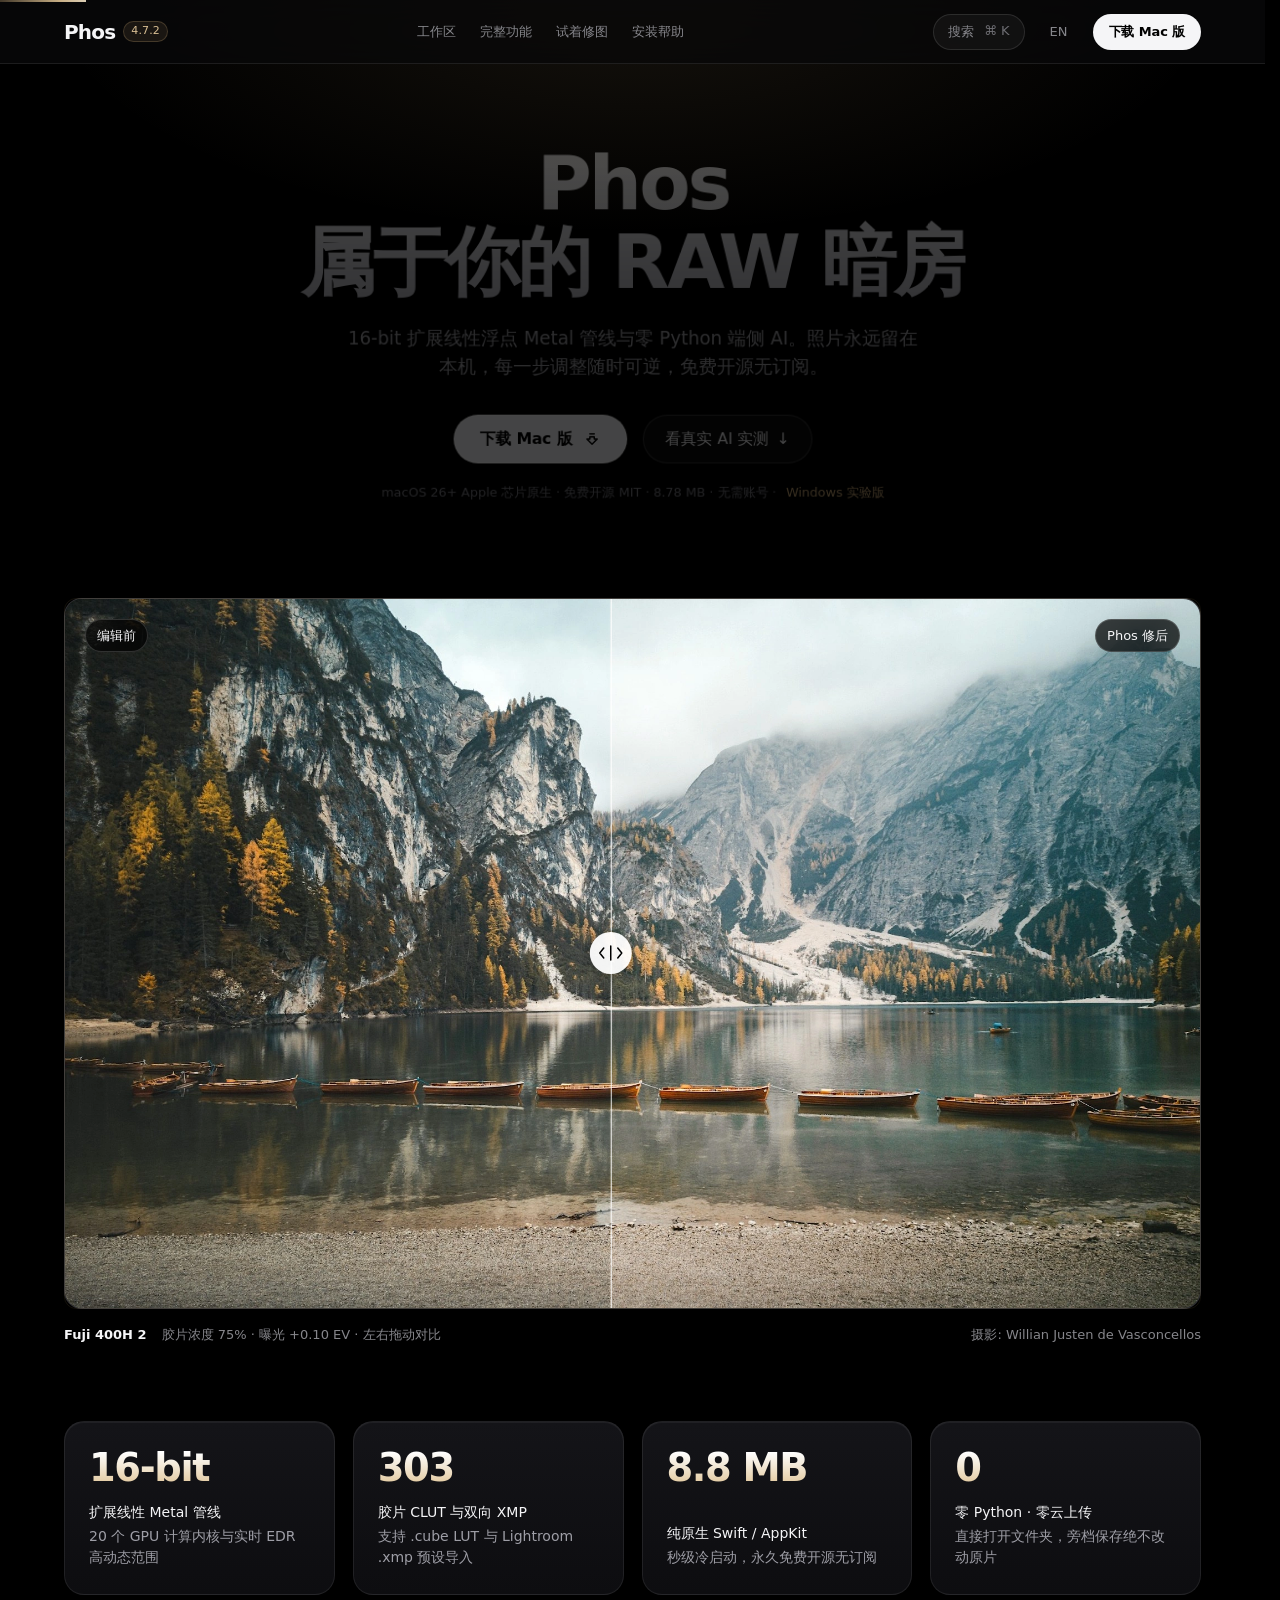
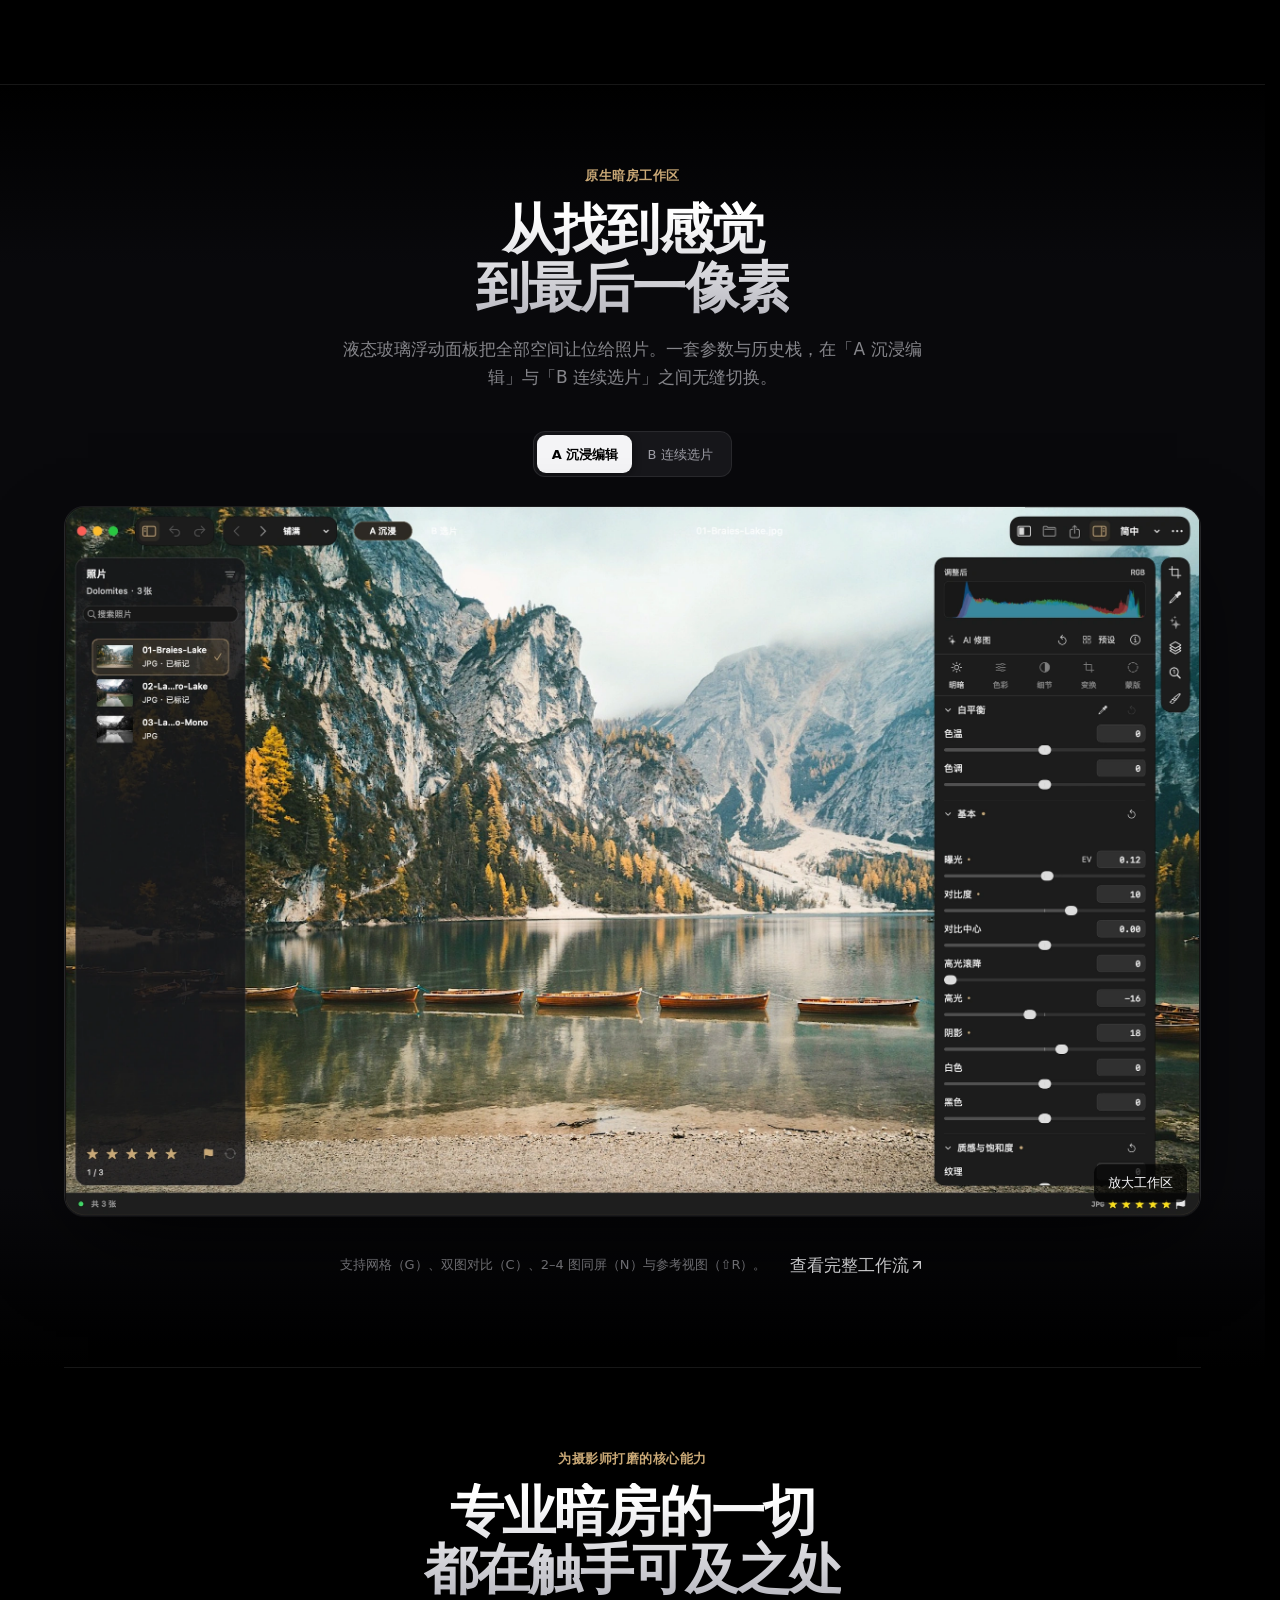
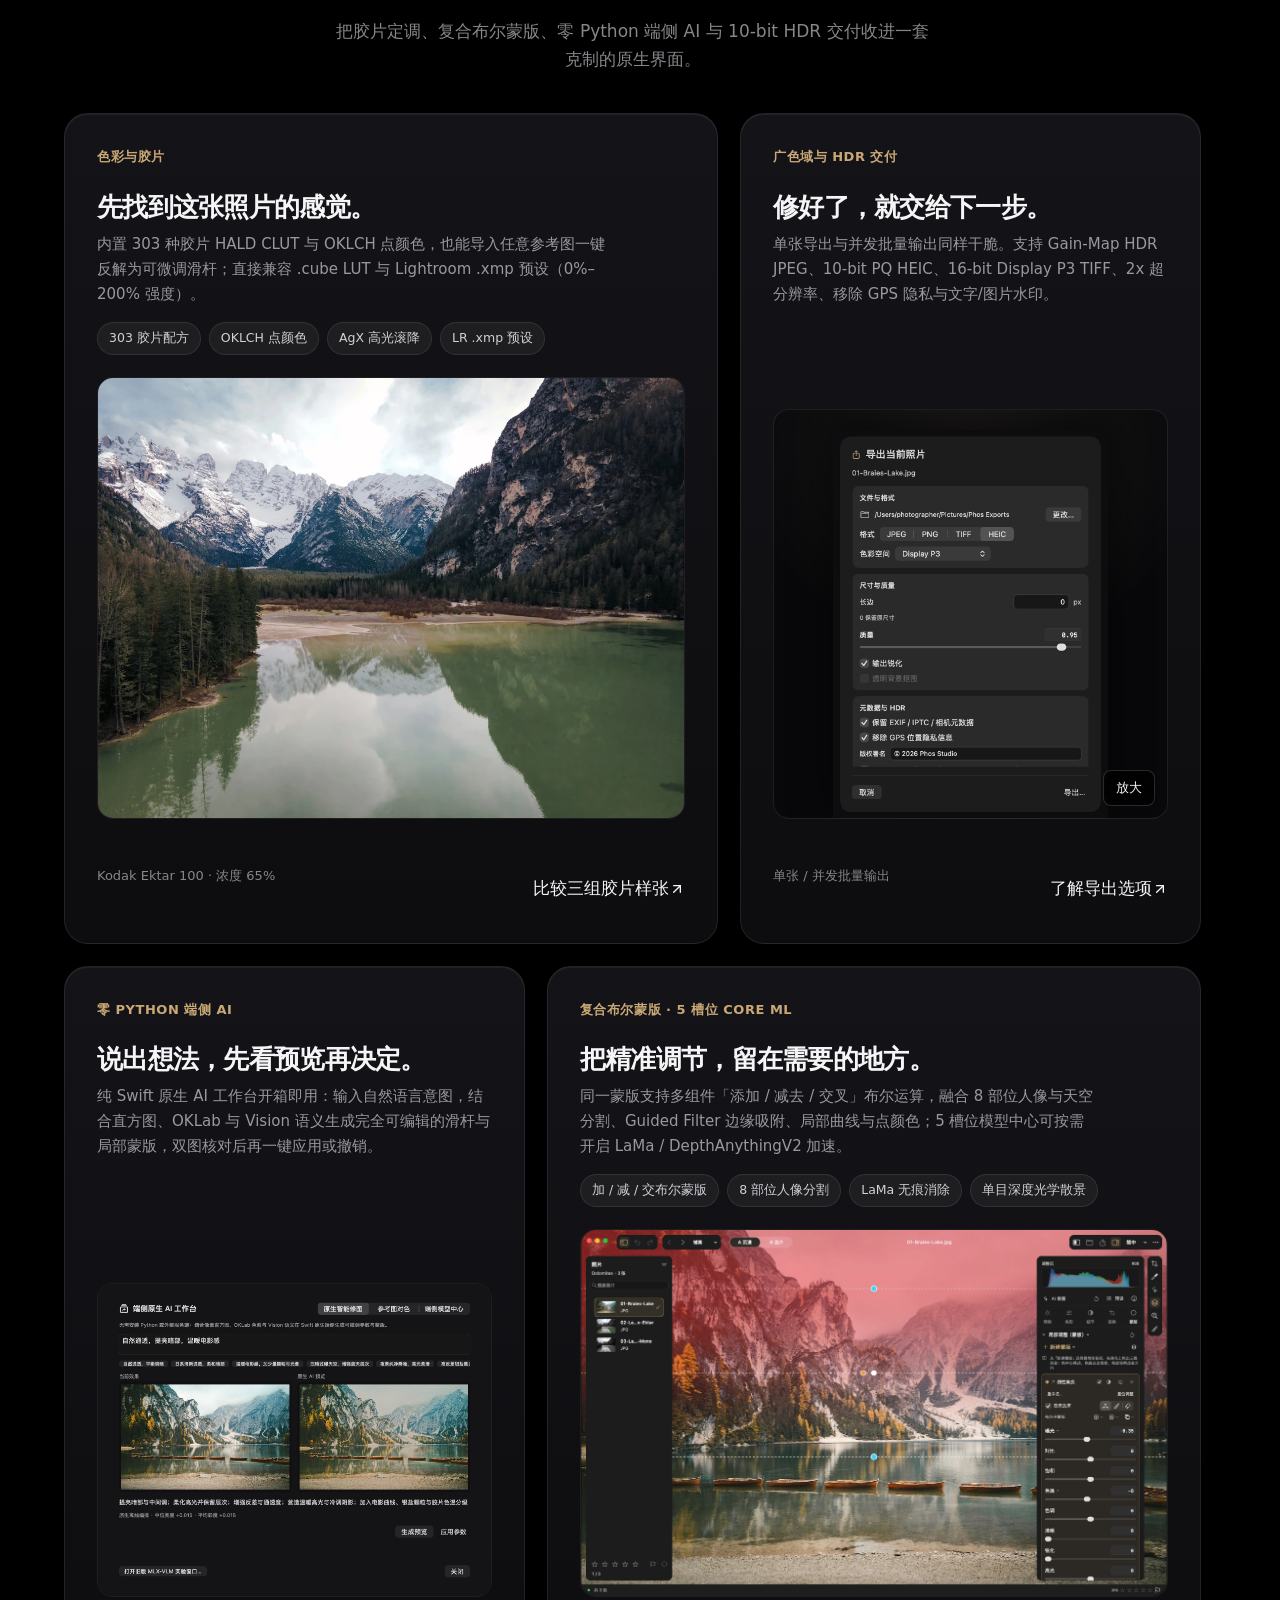
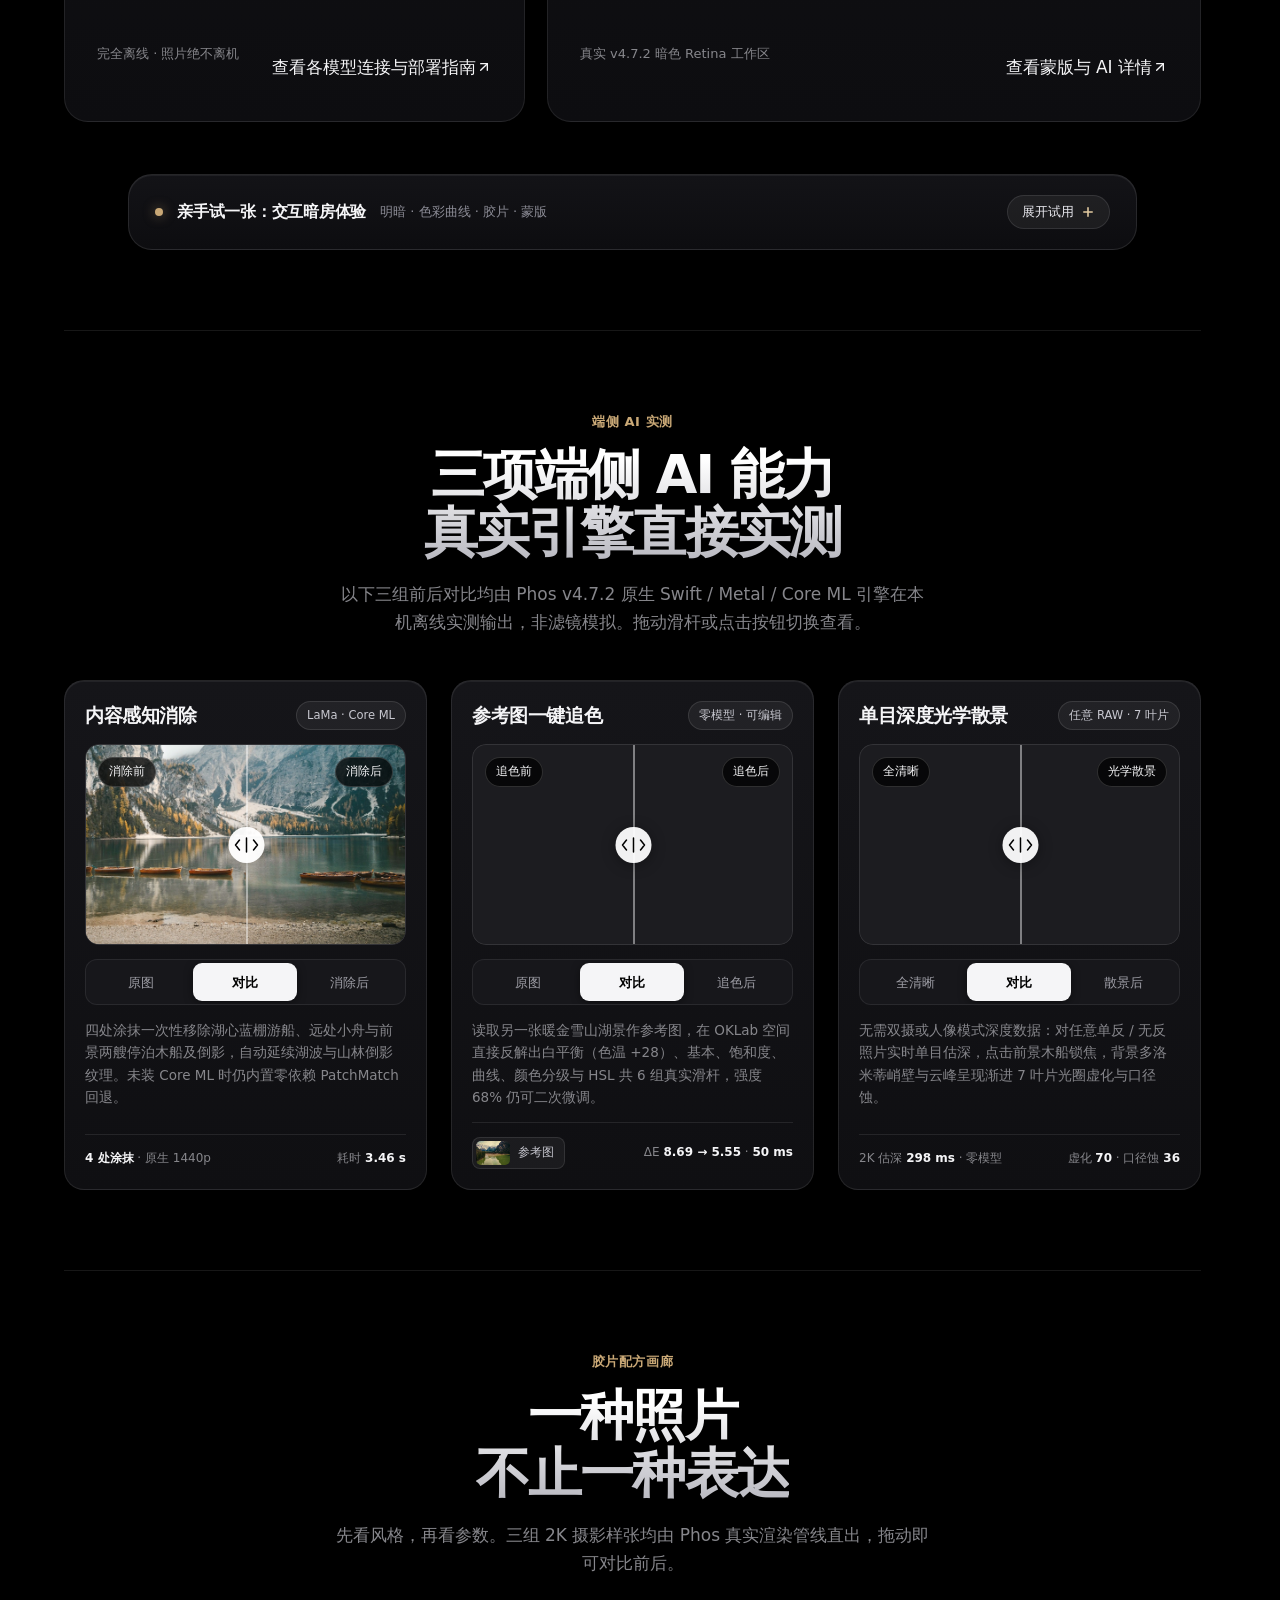
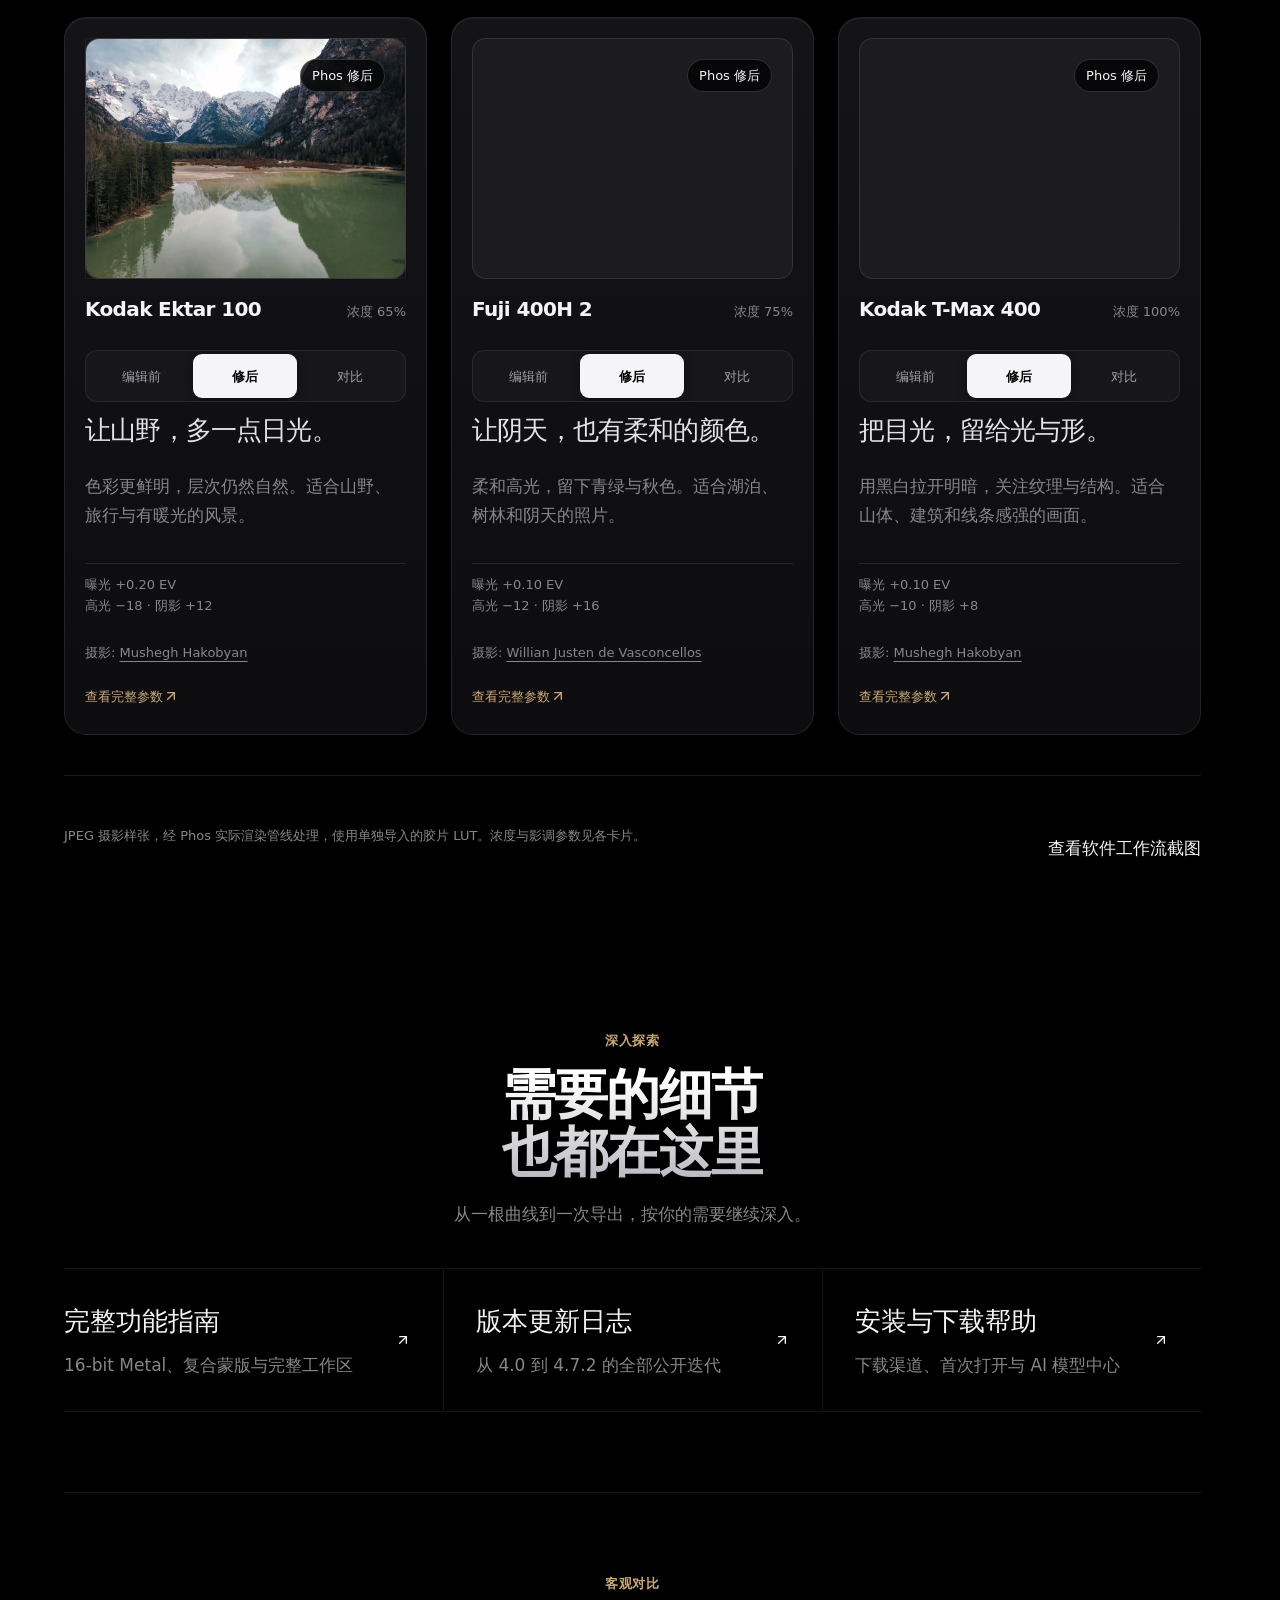
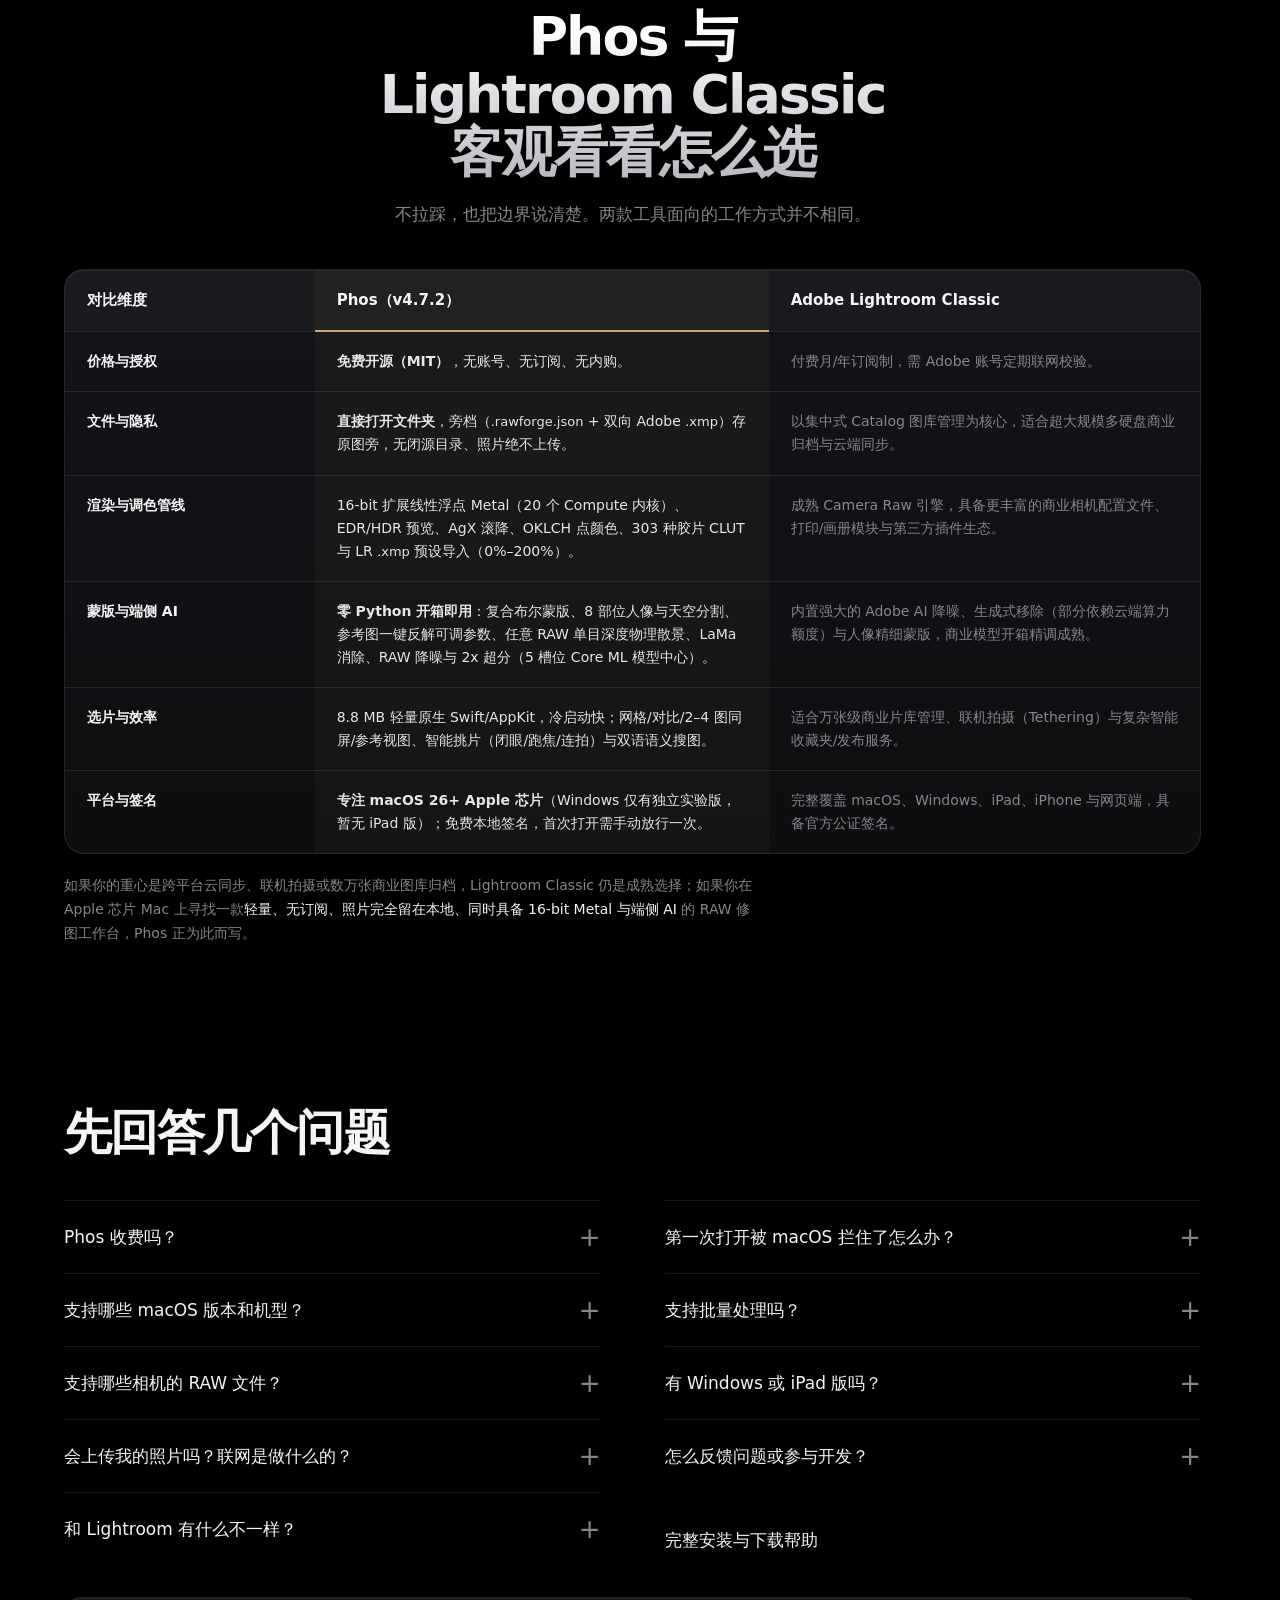
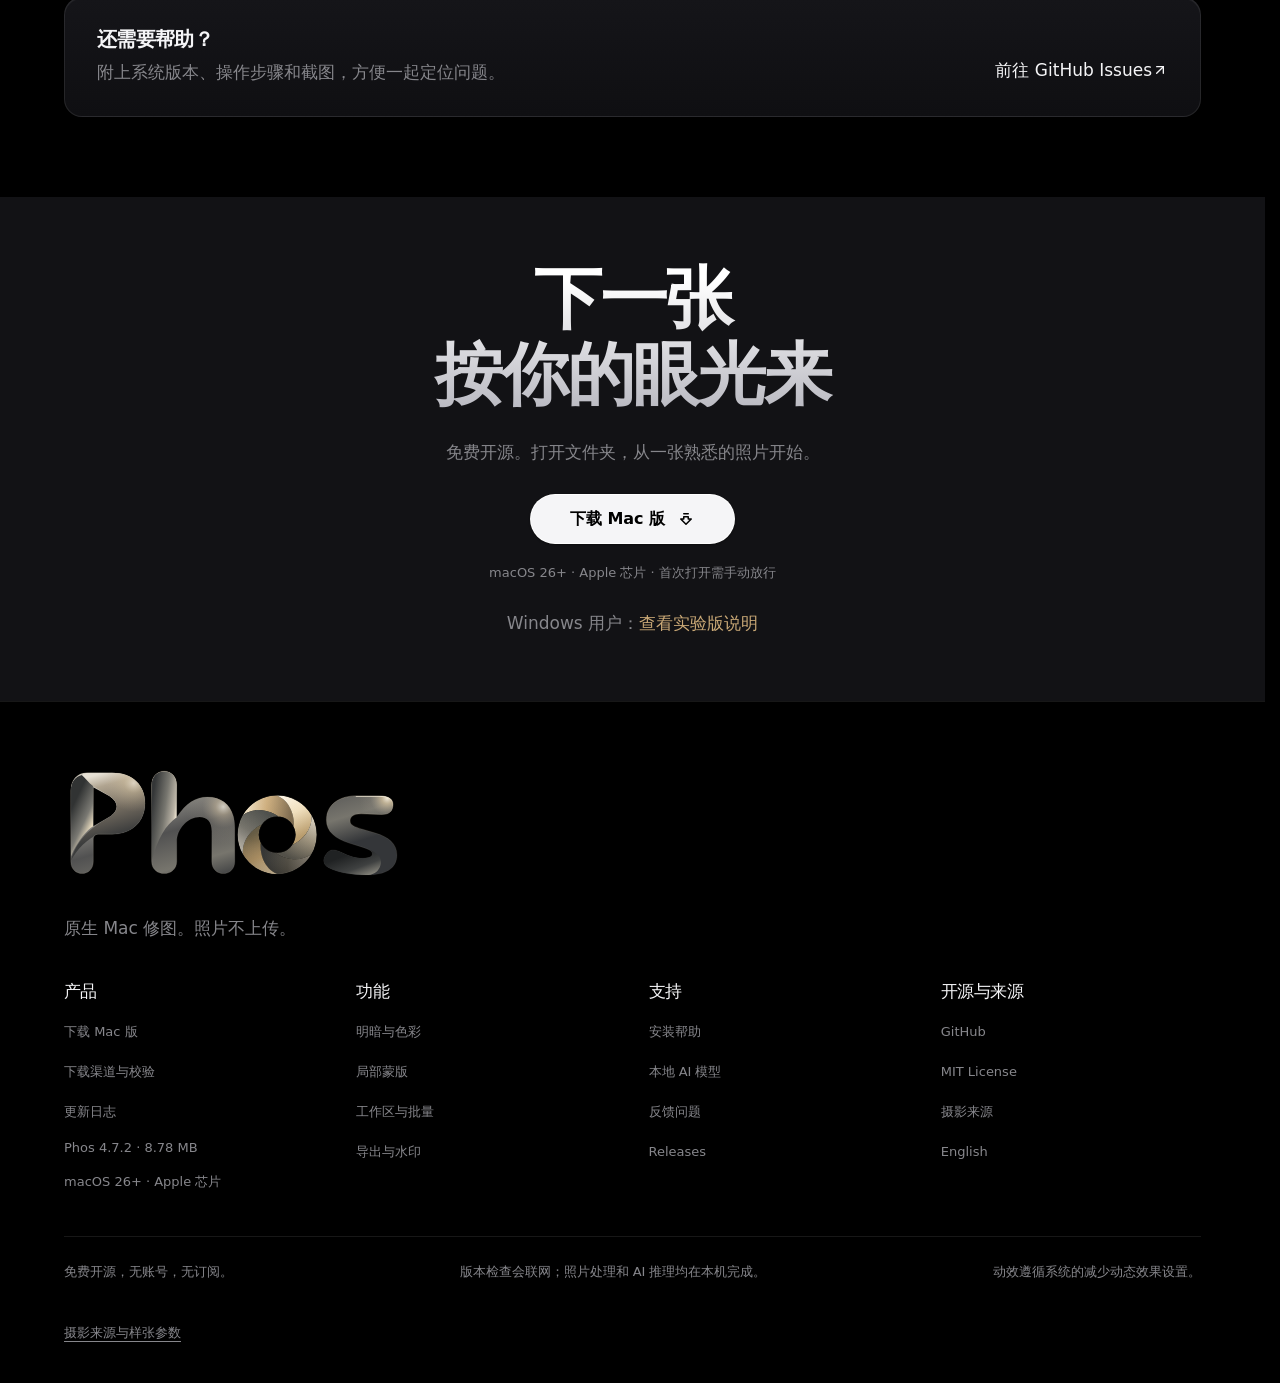
==== commit 559f9db6: "release(site): publish Phos v4.7.2 downloads, update.json, changelog & cache bust (?v=472rel)" ====
--- a/index.html
+++ b/index.html
@@ -50,7 +50,7 @@
   "operatingSystem": "macOS 26.0 or later (Apple silicon)",
   "applicationCategory": "MultimediaApplication",
   "applicationSubCategory": "RAW 照片编辑器 / Photo Editing",
-  "softwareVersion": "4.7.1",
+  "softwareVersion": "4.7.2",
   "fileSize": "8.78MB",
   "isAccessibleForFree": true,
   "offers": {
@@ -172,15 +172,15 @@
 }
 </script>
 
-<link rel="stylesheet" href="assets/home-layout.css?v=530models">
-
-<link rel="stylesheet" href="assets/system.css?v=530models">
-
-<link rel="stylesheet" href="assets/motion.css?v=530models"><link rel="stylesheet" href="assets/p0.css?v=530models"><link rel="stylesheet" href="assets/editor-demo.css?v=530models"><link rel="stylesheet" href="assets/seam-light.css?v=530models"><link rel="stylesheet" href="assets/kinetic-light.css?v=530models"></head>
+<link rel="stylesheet" href="assets/home-layout.css?v=472rel">
+
+<link rel="stylesheet" href="assets/system.css?v=472rel">
+
+<link rel="stylesheet" href="assets/motion.css?v=472rel"><link rel="stylesheet" href="assets/p0.css?v=472rel"><link rel="stylesheet" href="assets/editor-demo.css?v=472rel"><link rel="stylesheet" href="assets/seam-light.css?v=472rel"><link rel="stylesheet" href="assets/kinetic-light.css?v=472rel"></head>
 
 <body><a class="skip" href="#main">跳到正文</a>
 
-<nav class="site-nav" aria-label="主导航"><a class="wordmark" href="./" aria-label="Phos"><span class="wordmark-text" translate="no">Phos</span><span class="nav-ver" translate="no">4.7.1</span></a>
+<nav class="site-nav" aria-label="主导航"><a class="wordmark" href="./" aria-label="Phos"><span class="wordmark-text" translate="no">Phos</span><span class="nav-ver" translate="no">4.7.2</span></a>
 <div class="nav-links"><a href="index.html#workspace">工作区</a><a href="features.html">完整功能</a><a href="index.html#studio">试着修图</a><a href="help.html">安装帮助</a></div>
 
 <div class="nav-actions"><button class="command-trigger" type="button" aria-haspopup="dialog"><span>搜索</span><kbd>⌘ K</kbd></button><a class="language" href="en/" aria-label="Switch to English">EN</a><a class="nav-download" href="download/Phos-macOS-apple-silicon.dmg" download="">下载 Mac 版</a><button class="menu-toggle" type="button" aria-haspopup="dialog" aria-expanded="false" aria-controls="mobile-menu" hidden="">菜单<svg width="20" height="20" viewBox="0 0 20 20" fill="none" stroke="currentColor" aria-hidden="true"><path d="M3 6h14M3 14h14"></path></svg></button></div>
@@ -211,8 +211,8 @@
 <figure class="hero-photo-story page-width">
 <div class="hero-stage-scrub">
 <div class="photo-comparison signature-product hero-compare" data-compare="hero" data-split="48" data-seam data-edge="all" data-tone="light" data-trigger="enter" data-strength="default">
-<div class="compare-viewport"><picture><source type="image/webp" srcset="images/photo-edits/braies-fuji-after-800.webp?v=530models 1024w, images/photo-edits/braies-fuji-after-1600.webp?v=530models 2048w" sizes="(max-width: 760px) 100vw, 1280px"><img class="compare-after" src="images/photo-edits/braies-fuji-after-1600.webp?v=530models" srcset="images/photo-edits/braies-fuji-after-800.webp?v=530models 1024w, images/photo-edits/braies-fuji-after-1600.webp?v=530models 2048w" sizes="(max-width: 760px) 100vw, 1280px" width="2048" height="1280" alt="秋日山湖与木船，经 Phos 胶片和影调调整后的 2K 摄影作品" fetchpriority="high" decoding="async"></picture>
-<div class="compare-before"><picture><source type="image/webp" srcset="images/photo-edits/braies-fuji-before-800.webp?v=530models 1024w, images/photo-edits/braies-fuji-before-1600.webp?v=530models 2048w" sizes="(max-width: 760px) 100vw, 1280px"><img src="images/photo-edits/braies-fuji-before-1600.webp?v=530models" srcset="images/photo-edits/braies-fuji-before-800.webp?v=530models 1024w, images/photo-edits/braies-fuji-before-1600.webp?v=530models 2048w" sizes="(max-width: 760px) 100vw, 1280px" width="2048" height="1280" alt="" decoding="async"></picture></div>
+<div class="compare-viewport"><picture><source type="image/webp" srcset="images/photo-edits/braies-fuji-after-800.webp?v=472rel 1024w, images/photo-edits/braies-fuji-after-1600.webp?v=472rel 2048w" sizes="(max-width: 760px) 100vw, 1280px"><img class="compare-after" src="images/photo-edits/braies-fuji-after-1600.webp?v=472rel" srcset="images/photo-edits/braies-fuji-after-800.webp?v=472rel 1024w, images/photo-edits/braies-fuji-after-1600.webp?v=472rel 2048w" sizes="(max-width: 760px) 100vw, 1280px" width="2048" height="1280" alt="秋日山湖与木船，经 Phos 胶片和影调调整后的 2K 摄影作品" fetchpriority="high" decoding="async"></picture>
+<div class="compare-before"><picture><source type="image/webp" srcset="images/photo-edits/braies-fuji-before-800.webp?v=472rel 1024w, images/photo-edits/braies-fuji-before-1600.webp?v=472rel 2048w" sizes="(max-width: 760px) 100vw, 1280px"><img src="images/photo-edits/braies-fuji-before-1600.webp?v=472rel" srcset="images/photo-edits/braies-fuji-before-800.webp?v=472rel 1024w, images/photo-edits/braies-fuji-before-1600.webp?v=472rel 2048w" sizes="(max-width: 760px) 100vw, 1280px" width="2048" height="1280" alt="" decoding="async"></picture></div>
 <div class="compare-labels" aria-hidden="true"><span>编辑前</span><span>Phos 修后</span></div>
 <span class="compare-divider" aria-hidden="true"><span><svg viewBox="0 0 32 24" width="32" height="24" fill="none" aria-hidden="true"><path d="m9 7-4 5 4 5M23 7l4 5-4 5M16 5v14" stroke="currentColor" stroke-width="1.5" stroke-linecap="round" stroke-linejoin="round"/></svg></span></span><input class="compare-range" type="range" min="0" max="100" value="48" step="1" aria-label="Fuji 400H 2 修图前后对比，编辑前画面占比"></div>
 </div>
@@ -245,7 +245,7 @@
 <div class="workspace-slot">
 <div class="mode-picker" role="group" aria-label="工作区布局"><button type="button" data-workspace="a" aria-pressed="true">A 沉浸编辑</button><button type="button" data-workspace="b" aria-pressed="false">B 连续选片</button></div>
 <figure class="workspace-figure" data-apple-stage>
-<div class="workspace-image" data-seam data-edge="all" data-tone="light" data-trigger="enter" data-strength="quiet"><picture><source type="image/webp" srcset="images/native-20261031/workspace-a.webp?v=530models"><img src="images/native-20261031/workspace-a.webp?v=530models" width="2400" height="1498" alt="Phos v4.7.1 A 沉浸暗色工作区" class="workspace-shot active" loading="lazy" decoding="async"></picture><picture><source type="image/webp" srcset="images/native-20261031/workspace-b.webp?v=530models"><img src="images/native-20261031/workspace-b.webp?v=530models" width="2400" height="1498" alt="Phos v4.7.1 B 连续选片暗色工作区" class="workspace-shot" aria-hidden="true" loading="lazy" decoding="async"></picture></div>
+<div class="workspace-image" data-seam data-edge="all" data-tone="light" data-trigger="enter" data-strength="quiet"><picture><source type="image/webp" srcset="images/native-20261031/workspace-a.webp?v=472rel"><img src="images/native-20261031/workspace-a.webp?v=472rel" width="2400" height="1498" alt="Phos v4.7.2 A 沉浸暗色工作区" class="workspace-shot active" loading="lazy" decoding="async"></picture><picture><source type="image/webp" srcset="images/native-20261031/workspace-b.webp?v=472rel"><img src="images/native-20261031/workspace-b.webp?v=472rel" width="2400" height="1498" alt="Phos v4.7.2 B 连续选片暗色工作区" class="workspace-shot" aria-hidden="true" loading="lazy" decoding="async"></picture></div>
 <button class="image-zoom" type="button" data-zoom="workspace-real">放大工作区</button>
 <figcaption id="workspaceCaption" aria-live="polite" data-a="A 沉浸布局 · 浮动液态玻璃面板之间，照片铺满整个暗房画布。" data-b="B 选片布局 · 完整安全画布与底部胶片带，配合网格/对比/多图快速挑片。">A 沉浸布局 · 浮动液态玻璃面板之间，照片铺满整个暗房画布。</figcaption>
 </figure>
@@ -274,7 +274,7 @@
 <ul class="bento-points"><li>303 胶片配方</li><li>OKLCH 点颜色</li><li>AgX 高光滚降</li><li>LR .xmp 预设</li></ul>
 </div>
 <div class="bento-media">
-<img src="images/photo-edits/landro-ektar-after-1600.webp?v=530models" srcset="images/photo-edits/landro-ektar-after-800.webp?v=530models 1024w, images/photo-edits/landro-ektar-after-1600.webp?v=530models 2048w" sizes="(max-width: 1100px) 100vw, 720px" width="2048" height="1536" alt="Kodak Ektar 100 胶片配方呈现的多洛米蒂山湖层次" loading="lazy" decoding="async">
+<img src="images/photo-edits/landro-ektar-after-1600.webp?v=472rel" srcset="images/photo-edits/landro-ektar-after-800.webp?v=472rel 1024w, images/photo-edits/landro-ektar-after-1600.webp?v=472rel 2048w" sizes="(max-width: 1100px) 100vw, 720px" width="2048" height="1536" alt="Kodak Ektar 100 胶片配方呈现的多洛米蒂山湖层次" loading="lazy" decoding="async">
 </div>
 <div class="bento-foot"><span>Kodak Ektar 100 · 浓度 65%</span><a class="text-link" href="#gallery">比较三组胶片样张 ↗</a></div>
 </article>
@@ -286,7 +286,7 @@
 <p>单张导出与并发批量输出同样干脆。支持 Gain-Map HDR JPEG、10-bit PQ HEIC、16-bit Display P3 TIFF、2x 超分辨率、移除 GPS 隐私与文字/图片水印。</p>
 </div>
 <div class="bento-media is-tall">
-<img src="images/native-20261031/export.webp?v=530models" width="928" height="1318" alt="Phos v4.7.1 原生暗色导出面板，展示 Display P3、HDR、元数据隐私与水印选项" loading="lazy" decoding="async">
+<img src="images/native-20261031/export.webp?v=472rel" width="928" height="1318" alt="Phos v4.7.2 原生暗色导出面板，展示 Display P3、HDR、元数据隐私与水印选项" loading="lazy" decoding="async">
 <button class="image-zoom" type="button" data-zoom="export-real">放大</button>
 </div>
 <div class="bento-foot"><span>单张 / 并发批量输出</span><a class="text-link" href="features.html#export">了解导出选项 ↗</a></div>
@@ -299,7 +299,7 @@
 <p>纯 Swift 原生 AI 工作台开箱即用：输入自然语言意图，结合直方图、OKLab 与 Vision 语义生成完全可编辑的滑杆与局部蒙版，双图核对后再一键应用或撤销。</p>
 </div>
 <div class="bento-media">
-<img src="images/ai-preview.webp?v=530models" width="1560" height="1240" alt="Phos v4.7.1 端侧原生 AI 工作台实时双图预览与参数建议" loading="lazy" decoding="async">
+<img src="images/ai-preview.webp?v=472rel" width="1560" height="1240" alt="Phos v4.7.2 端侧原生 AI 工作台实时双图预览与参数建议" loading="lazy" decoding="async">
 </div>
 <div class="bento-foot"><span>完全离线 · 照片绝不离机</span><a class="text-link" href="help.html#ai-model">查看各模型连接与部署指南 ↗</a></div>
 </article>
@@ -312,9 +312,9 @@
 <ul class="bento-points"><li>加 / 减 / 交布尔蒙版</li><li>8 部位人像分割</li><li>LaMa 无痕消除</li><li>单目深度光学散景</li></ul>
 </div>
 <div class="bento-media">
-<img src="images/06-linear-gradient-mask.webp?v=530models" width="2400" height="1498" alt="Phos v4.7.1 线性渐变蒙版控制点与复合布尔子蒙版面板" loading="lazy" decoding="async">
-</div>
-<div class="bento-foot"><span>真实 v4.7.1 暗色 Retina 工作区</span><a class="text-link" href="features.html#masks">查看蒙版与 AI 详情 ↗</a></div>
+<img src="images/06-linear-gradient-mask.webp?v=472rel" width="2400" height="1498" alt="Phos v4.7.2 线性渐变蒙版控制点与复合布尔子蒙版面板" loading="lazy" decoding="async">
+</div>
+<div class="bento-foot"><span>真实 v4.7.2 暗色 Retina 工作区</span><a class="text-link" href="features.html#masks">查看蒙版与 AI 详情 ↗</a></div>
 </article>
 
 </div>
@@ -396,7 +396,7 @@
         <g clip-path="url(#frameClip)">
           <g filter="url(#toneFx)">
             <g id="sceneGroup">
-              <image href="images/photo-edits/braies-fuji-before-1600.webp?v=530models" x="0" y="0" width="1200" height="760" preserveAspectRatio="xMidYMid slice"></image>
+              <image href="images/photo-edits/braies-fuji-before-1600.webp?v=472rel" x="0" y="0" width="1200" height="760" preserveAspectRatio="xMidYMid slice"></image>
               <rect id="maskLayer" x="0" y="0" width="1200" height="760" fill="url(#maskGrad)" opacity="0" style="mix-blend-mode:screen;transition:opacity .3s ease"></rect>
             </g>
           </g>
@@ -409,7 +409,7 @@
             </defs>
             <path id="brushEffect" fill="none" stroke="#fff" stroke-width="70" stroke-linecap="round" stroke-linejoin="round" opacity="0.35"></path>
             <image id="rangeEffect" x="0" y="0" width="1200" height="760" opacity="0"></image>
-            <image id="depthEffect" x="0" y="0" width="1200" height="760" href="images/photo-edits/braies-fuji-before-1600.webp?v=530models" preserveAspectRatio="xMidYMid slice" mask="url(#paintedRegion)" filter="url(#depthBlur)" opacity="0"></image>
+            <image id="depthEffect" x="0" y="0" width="1200" height="760" href="images/photo-edits/braies-fuji-before-1600.webp?v=472rel" preserveAspectRatio="xMidYMid slice" mask="url(#paintedRegion)" filter="url(#depthBlur)" opacity="0"></image>
           </g>
           <g id="guides" opacity="0" style="transition:opacity .28s ease">
             <g id="linearGuides" stroke="#fff" stroke-opacity="0.78" stroke-width="1.4" stroke-dasharray="7 6" fill="none">
@@ -581,7 +581,7 @@
 
 <h2>三项端侧 AI 能力<br>真实引擎直接实测</h2>
 
-<p>以下三组前后对比均由 Phos v4.7.1 原生 Swift / Metal / Core ML 引擎在本机离线实测输出，非滤镜模拟。拖动滑杆或点击按钮切换查看。</p></div>
+<p>以下三组前后对比均由 Phos v4.7.2 原生 Swift / Metal / Core ML 引擎在本机离线实测输出，非滤镜模拟。拖动滑杆或点击按钮切换查看。</p></div>
 
 <div class="ai-demo-grid">
 
@@ -593,9 +593,9 @@
 
 <div class="photo-comparison" data-compare="ai-remove" data-split="50">
 
-<div class="compare-viewport"><img class="compare-after" src="images/ai-demos/remove-after.webp?v=530models" width="1440" height="900" alt="使用 Phos 本地 LaMa 内容感知消除抹去湖面游船与停泊木船后的纯净倒影" loading="lazy" decoding="async">
-
-<div class="compare-before"><img src="images/ai-demos/remove-before.webp?v=530models" width="1440" height="900" alt="" loading="lazy" decoding="async"></div>
+<div class="compare-viewport"><img class="compare-after" src="images/ai-demos/remove-after.webp?v=472rel" width="1440" height="900" alt="使用 Phos 本地 LaMa 内容感知消除抹去湖面游船与停泊木船后的纯净倒影" loading="lazy" decoding="async">
+
+<div class="compare-before"><img src="images/ai-demos/remove-before.webp?v=472rel" width="1440" height="900" alt="" loading="lazy" decoding="async"></div>
 
 <div class="compare-labels" aria-hidden="true"><span>消除前</span><span>消除后</span></div>
 
@@ -619,9 +619,9 @@
 
 <div class="photo-comparison" data-compare="ai-match" data-split="50">
 
-<div class="compare-viewport"><img class="compare-after" src="images/ai-demos/colormatch-after.webp?v=530models" width="2048" height="1280" alt="阴天多洛米蒂山湖经 Phos 参考图一键追色转为冷暖对比胶片色调后的效果" loading="lazy" decoding="async">
-
-<div class="compare-before"><img src="images/ai-demos/colormatch-before.webp?v=530models" width="2048" height="1280" alt="" loading="lazy" decoding="async"></div>
+<div class="compare-viewport"><img class="compare-after" src="images/ai-demos/colormatch-after.webp?v=472rel" width="2048" height="1280" alt="阴天多洛米蒂山湖经 Phos 参考图一键追色转为冷暖对比胶片色调后的效果" loading="lazy" decoding="async">
+
+<div class="compare-before"><img src="images/ai-demos/colormatch-before.webp?v=472rel" width="2048" height="1280" alt="" loading="lazy" decoding="async"></div>
 
 <div class="compare-labels" aria-hidden="true"><span>追色前</span><span>追色后</span></div>
 
@@ -633,7 +633,7 @@
 
 <p>读取另一张暖金雪山湖景作参考图，在 OKLab 空间直接反解出白平衡（色温 +28）、基本、饱和度、曲线、颜色分级与 HSL 共 6 组真实滑杆，强度 68% 仍可二次微调。</p>
 
-<div class="ai-demo-metrics"><span class="ref-chip"><img src="images/ai-demos/colormatch-ref.webp?v=530models" width="480" height="360" alt="暖金胶片调色参考图" loading="lazy" decoding="async"><span>参考图</span></span><span>ΔE <strong>8.69 → 5.55</strong> · <strong>50 ms</strong></span></div>
+<div class="ai-demo-metrics"><span class="ref-chip"><img src="images/ai-demos/colormatch-ref.webp?v=472rel" width="480" height="360" alt="暖金胶片调色参考图" loading="lazy" decoding="async"><span>参考图</span></span><span>ΔE <strong>8.69 → 5.55</strong> · <strong>50 ms</strong></span></div>
 
 </article>
 
@@ -645,9 +645,9 @@
 
 <div class="photo-comparison" data-compare="ai-bokeh" data-split="50">
 
-<div class="compare-viewport"><img class="compare-after" src="images/ai-demos/bokeh-after.webp?v=530models" width="2048" height="1280" alt="Phos 单目估深并将焦平面锁定在前景木船，远景多洛米蒂雪峰呈现七边形光圈虚化" loading="lazy" decoding="async">
-
-<div class="compare-before"><img src="images/ai-demos/bokeh-before.webp?v=530models" width="2048" height="1280" alt="" loading="lazy" decoding="async"></div>
+<div class="compare-viewport"><img class="compare-after" src="images/ai-demos/bokeh-after.webp?v=472rel" width="2048" height="1280" alt="Phos 单目估深并将焦平面锁定在前景木船，远景多洛米蒂雪峰呈现七边形光圈虚化" loading="lazy" decoding="async">
+
+<div class="compare-before"><img src="images/ai-demos/bokeh-before.webp?v=472rel" width="2048" height="1280" alt="" loading="lazy" decoding="async"></div>
 
 <div class="compare-labels" aria-hidden="true"><span>全清晰</span><span>光学散景</span></div>
 
@@ -683,9 +683,9 @@
 
 <div class="photo-comparison " data-compare="look-0" data-split="0" data-seam data-edge="all" data-tone="light" data-trigger="enter" data-strength="quiet">
 
-<div class="compare-viewport"><picture><source type="image/webp" srcset="images/photo-edits/landro-ektar-after-800.webp?v=530models 1024w, images/photo-edits/landro-ektar-after-1600.webp?v=530models 2048w" sizes="(max-width: 760px) 100vw, 400px"><img class="compare-after" src="images/photo-edits/landro-ektar-after-1600.webp?v=530models" srcset="images/photo-edits/landro-ektar-after-800.webp?v=530models 1024w, images/photo-edits/landro-ektar-after-1600.webp?v=530models 2048w" sizes="(max-width: 760px) 100vw, 400px" width="2048" height="1536" alt="让山野，多一点日光。 胶片效果" loading="lazy" decoding="async"></picture>
-
-<div class="compare-before"><picture><source type="image/webp" srcset="images/photo-edits/landro-ektar-before-800.webp?v=530models 1024w, images/photo-edits/landro-ektar-before-1600.webp?v=530models 2048w" sizes="(max-width: 760px) 100vw, 400px"><img src="images/photo-edits/landro-ektar-before-1600.webp?v=530models" srcset="images/photo-edits/landro-ektar-before-800.webp?v=530models 1024w, images/photo-edits/landro-ektar-before-1600.webp?v=530models 2048w" sizes="(max-width: 760px) 100vw, 400px" width="2048" height="1536" alt="" loading="lazy" decoding="async"></picture></div>
+<div class="compare-viewport"><picture><source type="image/webp" srcset="images/photo-edits/landro-ektar-after-800.webp?v=472rel 1024w, images/photo-edits/landro-ektar-after-1600.webp?v=472rel 2048w" sizes="(max-width: 760px) 100vw, 400px"><img class="compare-after" src="images/photo-edits/landro-ektar-after-1600.webp?v=472rel" srcset="images/photo-edits/landro-ektar-after-800.webp?v=472rel 1024w, images/photo-edits/landro-ektar-after-1600.webp?v=472rel 2048w" sizes="(max-width: 760px) 100vw, 400px" width="2048" height="1536" alt="让山野，多一点日光。 胶片效果" loading="lazy" decoding="async"></picture>
+
+<div class="compare-before"><picture><source type="image/webp" srcset="images/photo-edits/landro-ektar-before-800.webp?v=472rel 1024w, images/photo-edits/landro-ektar-before-1600.webp?v=472rel 2048w" sizes="(max-width: 760px) 100vw, 400px"><img src="images/photo-edits/landro-ektar-before-1600.webp?v=472rel" srcset="images/photo-edits/landro-ektar-before-800.webp?v=472rel 1024w, images/photo-edits/landro-ektar-before-1600.webp?v=472rel 2048w" sizes="(max-width: 760px) 100vw, 400px" width="2048" height="1536" alt="" loading="lazy" decoding="async"></picture></div>
 
 <div class="compare-labels" aria-hidden="true"><span>编辑前</span><span>Phos 修后</span></div>
 
@@ -711,9 +711,9 @@
 
 <div class="photo-comparison " data-compare="look-1" data-split="0">
 
-<div class="compare-viewport"><picture><source type="image/webp" srcset="images/photo-edits/braies-fuji-after-800.webp?v=530models 1024w, images/photo-edits/braies-fuji-after-1600.webp?v=530models 2048w" sizes="(max-width: 760px) 100vw, 400px"><img class="compare-after" src="images/photo-edits/braies-fuji-after-1600.webp?v=530models" srcset="images/photo-edits/braies-fuji-after-800.webp?v=530models 1024w, images/photo-edits/braies-fuji-after-1600.webp?v=530models 2048w" sizes="(max-width: 760px) 100vw, 400px" width="2048" height="1280" alt="让阴天，也有柔和的颜色。 胶片效果" loading="lazy" decoding="async"></picture>
-
-<div class="compare-before"><picture><source type="image/webp" srcset="images/photo-edits/braies-fuji-before-800.webp?v=530models 1024w, images/photo-edits/braies-fuji-before-1600.webp?v=530models 2048w" sizes="(max-width: 760px) 100vw, 400px"><img src="images/photo-edits/braies-fuji-before-1600.webp?v=530models" srcset="images/photo-edits/braies-fuji-before-800.webp?v=530models 1024w, images/photo-edits/braies-fuji-before-1600.webp?v=530models 2048w" sizes="(max-width: 760px) 100vw, 400px" width="2048" height="1280" alt="" loading="lazy" decoding="async"></picture></div>
+<div class="compare-viewport"><picture><source type="image/webp" srcset="images/photo-edits/braies-fuji-after-800.webp?v=472rel 1024w, images/photo-edits/braies-fuji-after-1600.webp?v=472rel 2048w" sizes="(max-width: 760px) 100vw, 400px"><img class="compare-after" src="images/photo-edits/braies-fuji-after-1600.webp?v=472rel" srcset="images/photo-edits/braies-fuji-after-800.webp?v=472rel 1024w, images/photo-edits/braies-fuji-after-1600.webp?v=472rel 2048w" sizes="(max-width: 760px) 100vw, 400px" width="2048" height="1280" alt="让阴天，也有柔和的颜色。 胶片效果" loading="lazy" decoding="async"></picture>
+
+<div class="compare-before"><picture><source type="image/webp" srcset="images/photo-edits/braies-fuji-before-800.webp?v=472rel 1024w, images/photo-edits/braies-fuji-before-1600.webp?v=472rel 2048w" sizes="(max-width: 760px) 100vw, 400px"><img src="images/photo-edits/braies-fuji-before-1600.webp?v=472rel" srcset="images/photo-edits/braies-fuji-before-800.webp?v=472rel 1024w, images/photo-edits/braies-fuji-before-1600.webp?v=472rel 2048w" sizes="(max-width: 760px) 100vw, 400px" width="2048" height="1280" alt="" loading="lazy" decoding="async"></picture></div>
 
 <div class="compare-labels" aria-hidden="true"><span>编辑前</span><span>Phos 修后</span></div>
 
@@ -739,9 +739,9 @@
 
 <div class="photo-comparison " data-compare="look-2" data-split="0">
 
-<div class="compare-viewport"><picture><source type="image/webp" srcset="images/photo-edits/landro-tmax-after-800.webp?v=530models 1024w, images/photo-edits/landro-tmax-after-1600.webp?v=530models 2048w" sizes="(max-width: 760px) 100vw, 400px"><img class="compare-after" src="images/photo-edits/landro-tmax-after-1600.webp?v=530models" srcset="images/photo-edits/landro-tmax-after-800.webp?v=530models 1024w, images/photo-edits/landro-tmax-after-1600.webp?v=530models 2048w" sizes="(max-width: 760px) 100vw, 400px" width="2048" height="1536" alt="把目光，留给光与形。 胶片效果" loading="lazy" decoding="async"></picture>
-
-<div class="compare-before"><picture><source type="image/webp" srcset="images/photo-edits/landro-tmax-before-800.webp?v=530models 1024w, images/photo-edits/landro-tmax-before-1600.webp?v=530models 2048w" sizes="(max-width: 760px) 100vw, 400px"><img src="images/photo-edits/landro-tmax-before-1600.webp?v=530models" srcset="images/photo-edits/landro-tmax-before-800.webp?v=530models 1024w, images/photo-edits/landro-tmax-before-1600.webp?v=530models 2048w" sizes="(max-width: 760px) 100vw, 400px" width="2048" height="1536" alt="" loading="lazy" decoding="async"></picture></div>
+<div class="compare-viewport"><picture><source type="image/webp" srcset="images/photo-edits/landro-tmax-after-800.webp?v=472rel 1024w, images/photo-edits/landro-tmax-after-1600.webp?v=472rel 2048w" sizes="(max-width: 760px) 100vw, 400px"><img class="compare-after" src="images/photo-edits/landro-tmax-after-1600.webp?v=472rel" srcset="images/photo-edits/landro-tmax-after-800.webp?v=472rel 1024w, images/photo-edits/landro-tmax-after-1600.webp?v=472rel 2048w" sizes="(max-width: 760px) 100vw, 400px" width="2048" height="1536" alt="把目光，留给光与形。 胶片效果" loading="lazy" decoding="async"></picture>
+
+<div class="compare-before"><picture><source type="image/webp" srcset="images/photo-edits/landro-tmax-before-800.webp?v=472rel 1024w, images/photo-edits/landro-tmax-before-1600.webp?v=472rel 2048w" sizes="(max-width: 760px) 100vw, 400px"><img src="images/photo-edits/landro-tmax-before-1600.webp?v=472rel" srcset="images/photo-edits/landro-tmax-before-800.webp?v=472rel 1024w, images/photo-edits/landro-tmax-before-1600.webp?v=472rel 2048w" sizes="(max-width: 760px) 100vw, 400px" width="2048" height="1536" alt="" loading="lazy" decoding="async"></picture></div>
 
 <div class="compare-labels" aria-hidden="true"><span>编辑前</span><span>Phos 修后</span></div>
 
@@ -777,7 +777,7 @@
 
 <p>从一根曲线到一次导出，按你的需要继续深入。</p></div>
 
-<div class="resource-links"><a class="resource-link" href="features.html"><span><strong>完整功能指南</strong><small>16-bit Metal、复合蒙版与完整工作区</small></span><span aria-hidden="true">↗</span></a><a class="resource-link" href="changelog.html"><span><strong>版本更新日志</strong><small>从 4.0 到 4.7.1 的全部公开迭代</small></span><span aria-hidden="true">↗</span></a><a class="resource-link" href="help.html"><span><strong>安装与下载帮助</strong><small>下载渠道、首次打开与 AI 模型中心</small></span><span aria-hidden="true">↗</span></a></div>
+<div class="resource-links"><a class="resource-link" href="features.html"><span><strong>完整功能指南</strong><small>16-bit Metal、复合蒙版与完整工作区</small></span><span aria-hidden="true">↗</span></a><a class="resource-link" href="changelog.html"><span><strong>版本更新日志</strong><small>从 4.0 到 4.7.2 的全部公开迭代</small></span><span aria-hidden="true">↗</span></a><a class="resource-link" href="help.html"><span><strong>安装与下载帮助</strong><small>下载渠道、首次打开与 AI 模型中心</small></span><span aria-hidden="true">↗</span></a></div>
 
 </section>
 
@@ -795,7 +795,7 @@
 <thead>
 <tr>
 <th scope="col">对比维度</th>
-<th scope="col" class="col-phos">Phos（v4.7.1）</th>
+<th scope="col" class="col-phos">Phos（v4.7.2）</th>
 <th scope="col">Adobe Lightroom Classic</th>
 </tr>
 </thead>
@@ -1003,7 +1003,7 @@
 <li><a href="help.html#download-help">下载渠道与校验</a></li>
 <li><a href="changelog.html">更新日志</a></li></ul>
 
-<p>Phos 4.7.1 · 8.78 MB</p>
+<p>Phos 4.7.2 · 8.78 MB</p>
 <p>macOS 26+ · Apple 芯片</p></div>
 
 <div>
@@ -1044,17 +1044,17 @@
 </div>
 </footer>
 
-<script src="assets/demo.js?v=530models" defer=""></script>
-<script src="assets/showcase.js?v=530models" defer=""></script>
-<script src="assets/brand-v2.js?v=530models" defer=""></script>
-<script src="assets/photo-edition.js?v=530models" defer=""></script>
-<script src="assets/navigation.js?v=530models" defer=""></script>
-<script src="assets/motion.js?v=530models" defer=""></script>
-<script src="assets/seam-light.js?v=530models" defer=""></script>
-<script>if(new URLSearchParams(location.search).has('audit')){const s=document.createElement('script');s.src='assets/audit-metrics.js?v=530models';s.defer=true;document.body.append(s);}</script>
-
-
-
-
-
-<script src="assets/kinetic-light.js?v=530models" defer></script></body></html>
+<script src="assets/demo.js?v=472rel" defer=""></script>
+<script src="assets/showcase.js?v=472rel" defer=""></script>
+<script src="assets/brand-v2.js?v=472rel" defer=""></script>
+<script src="assets/photo-edition.js?v=472rel" defer=""></script>
+<script src="assets/navigation.js?v=472rel" defer=""></script>
+<script src="assets/motion.js?v=472rel" defer=""></script>
+<script src="assets/seam-light.js?v=472rel" defer=""></script>
+<script>if(new URLSearchParams(location.search).has('audit')){const s=document.createElement('script');s.src='assets/audit-metrics.js?v=472rel';s.defer=true;document.body.append(s);}</script>
+
+
+
+
+
+<script src="assets/kinetic-light.js?v=472rel" defer></script></body></html>
--- a/assets/editor-demo.css
+++ b/assets/editor-demo.css
@@ -1,4 +1,4 @@
-/* Phos Interactive Web Darkroom Studio — aligned with Phos v4.7.1 Liquid Glass darkroom */
+/* Phos Interactive Web Darkroom Studio — aligned with Phos v4.7.2 Liquid Glass darkroom */
 
 .try-editor.page-width {
   margin-top: 52px;
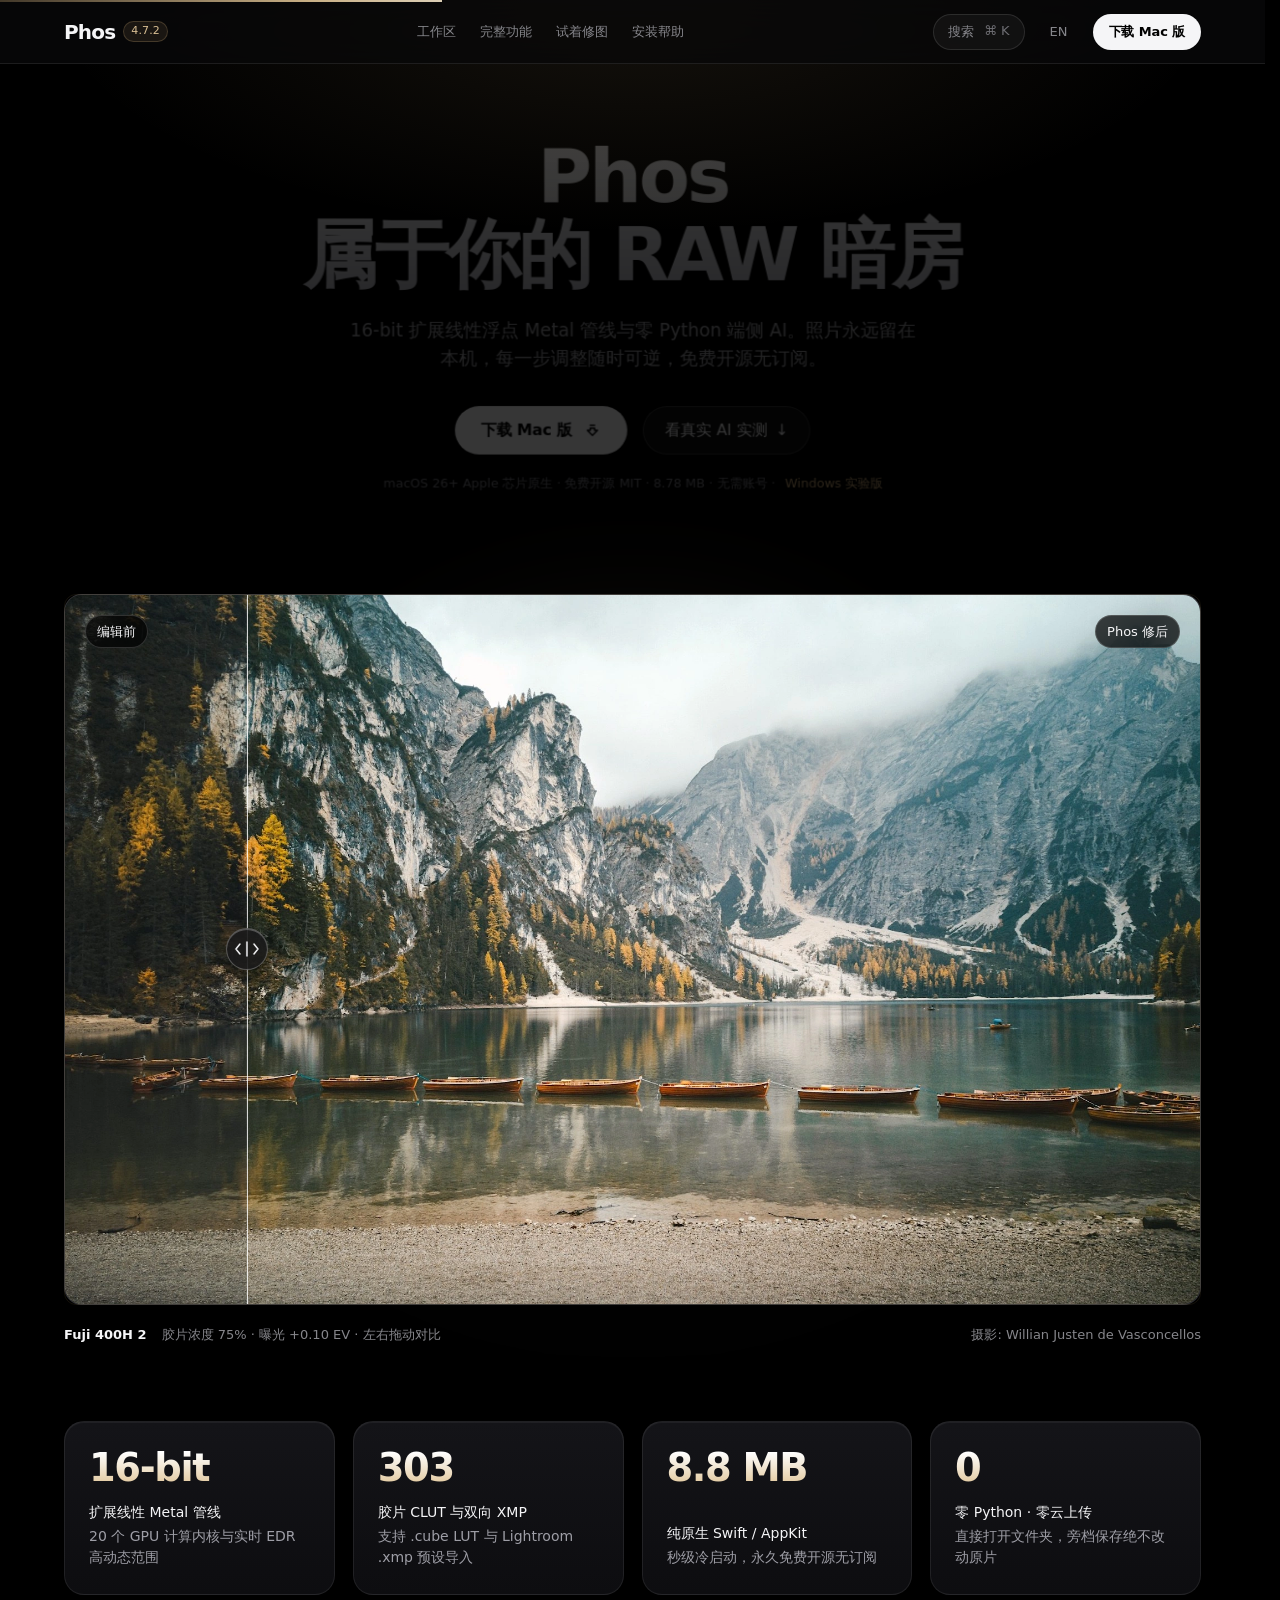
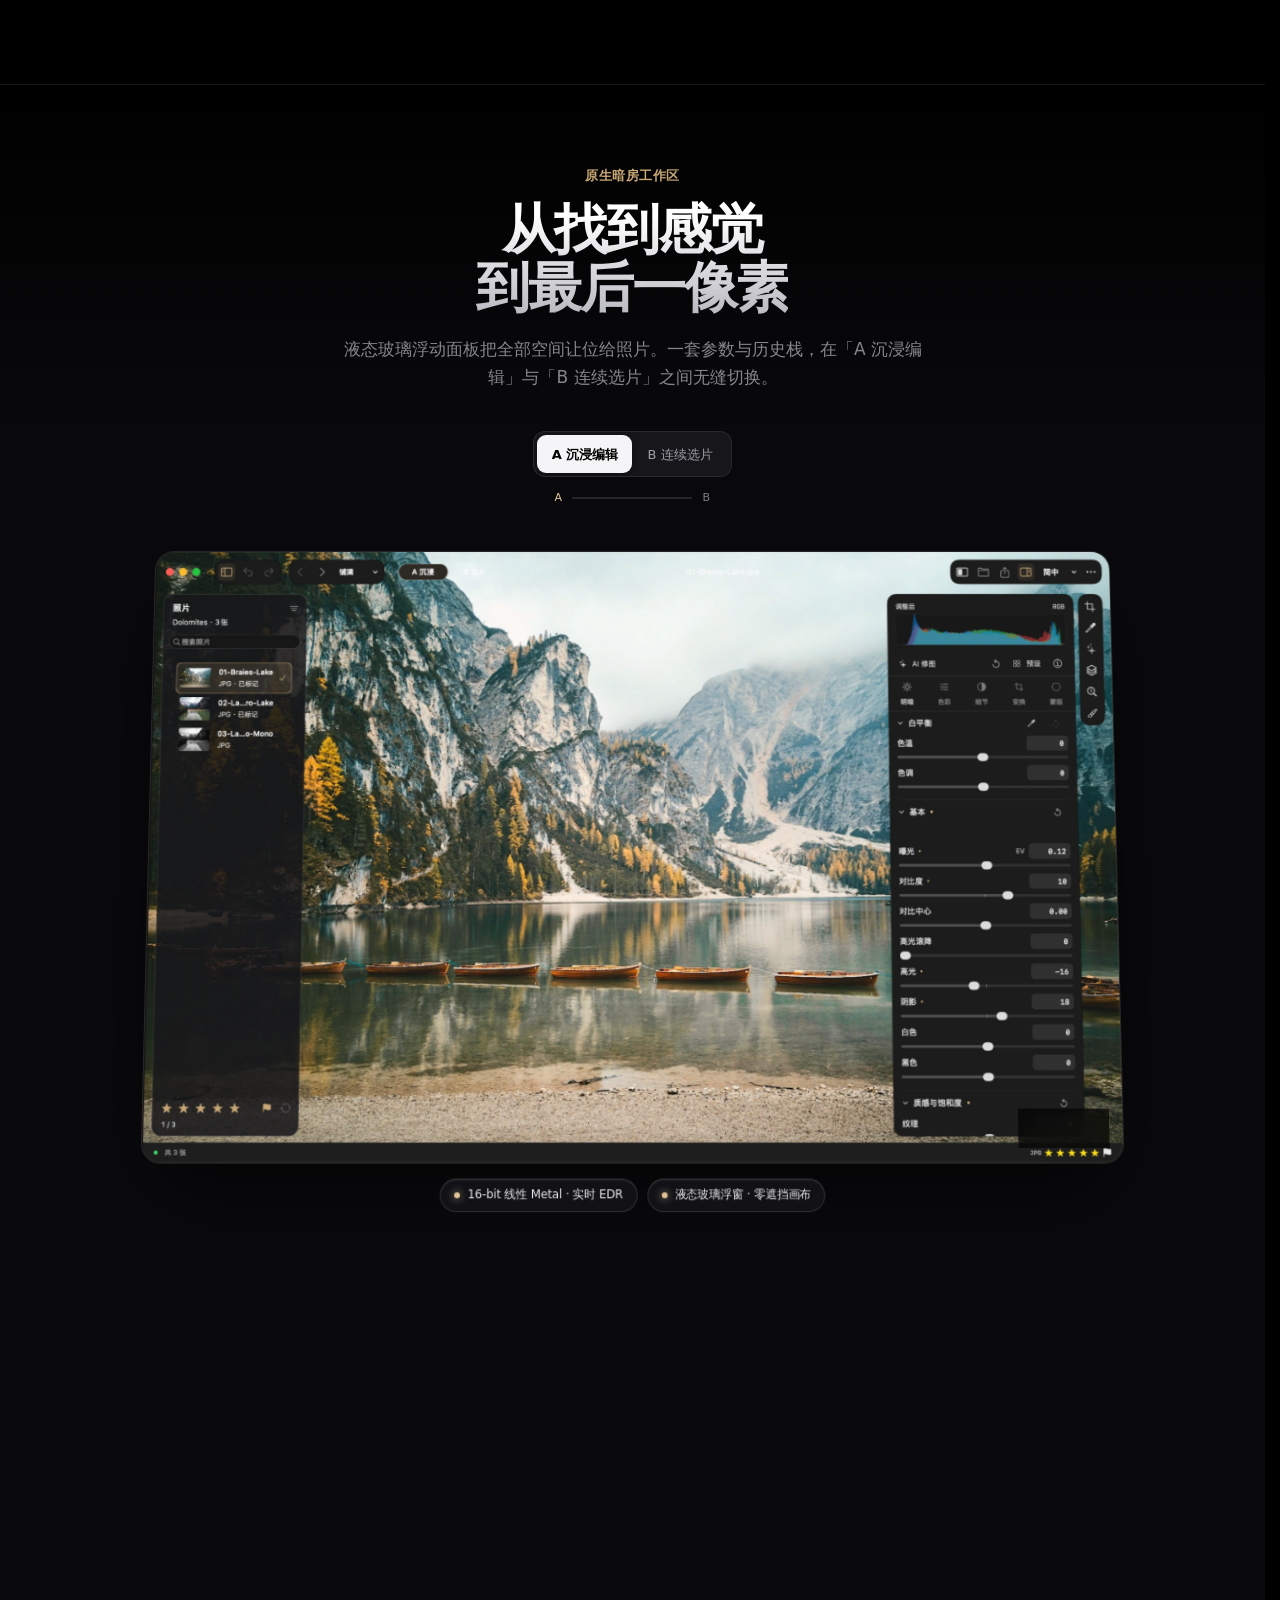
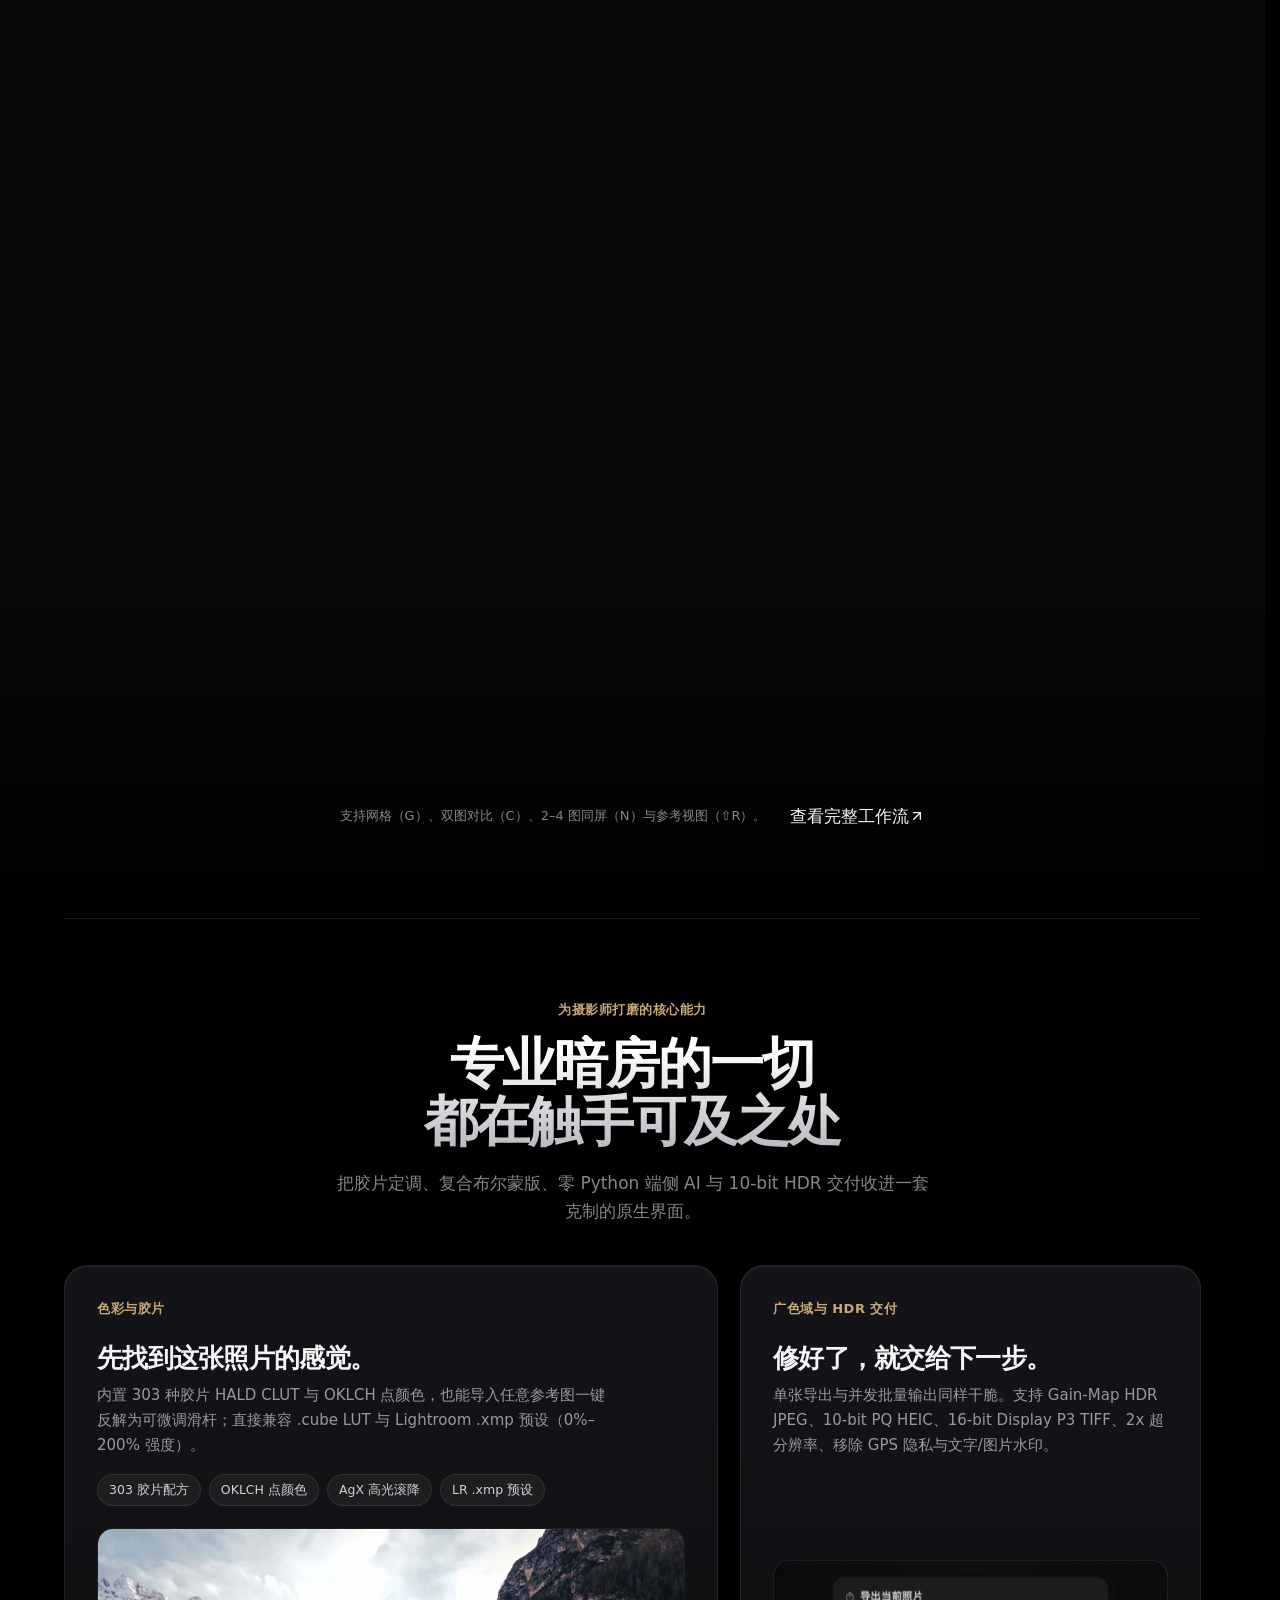
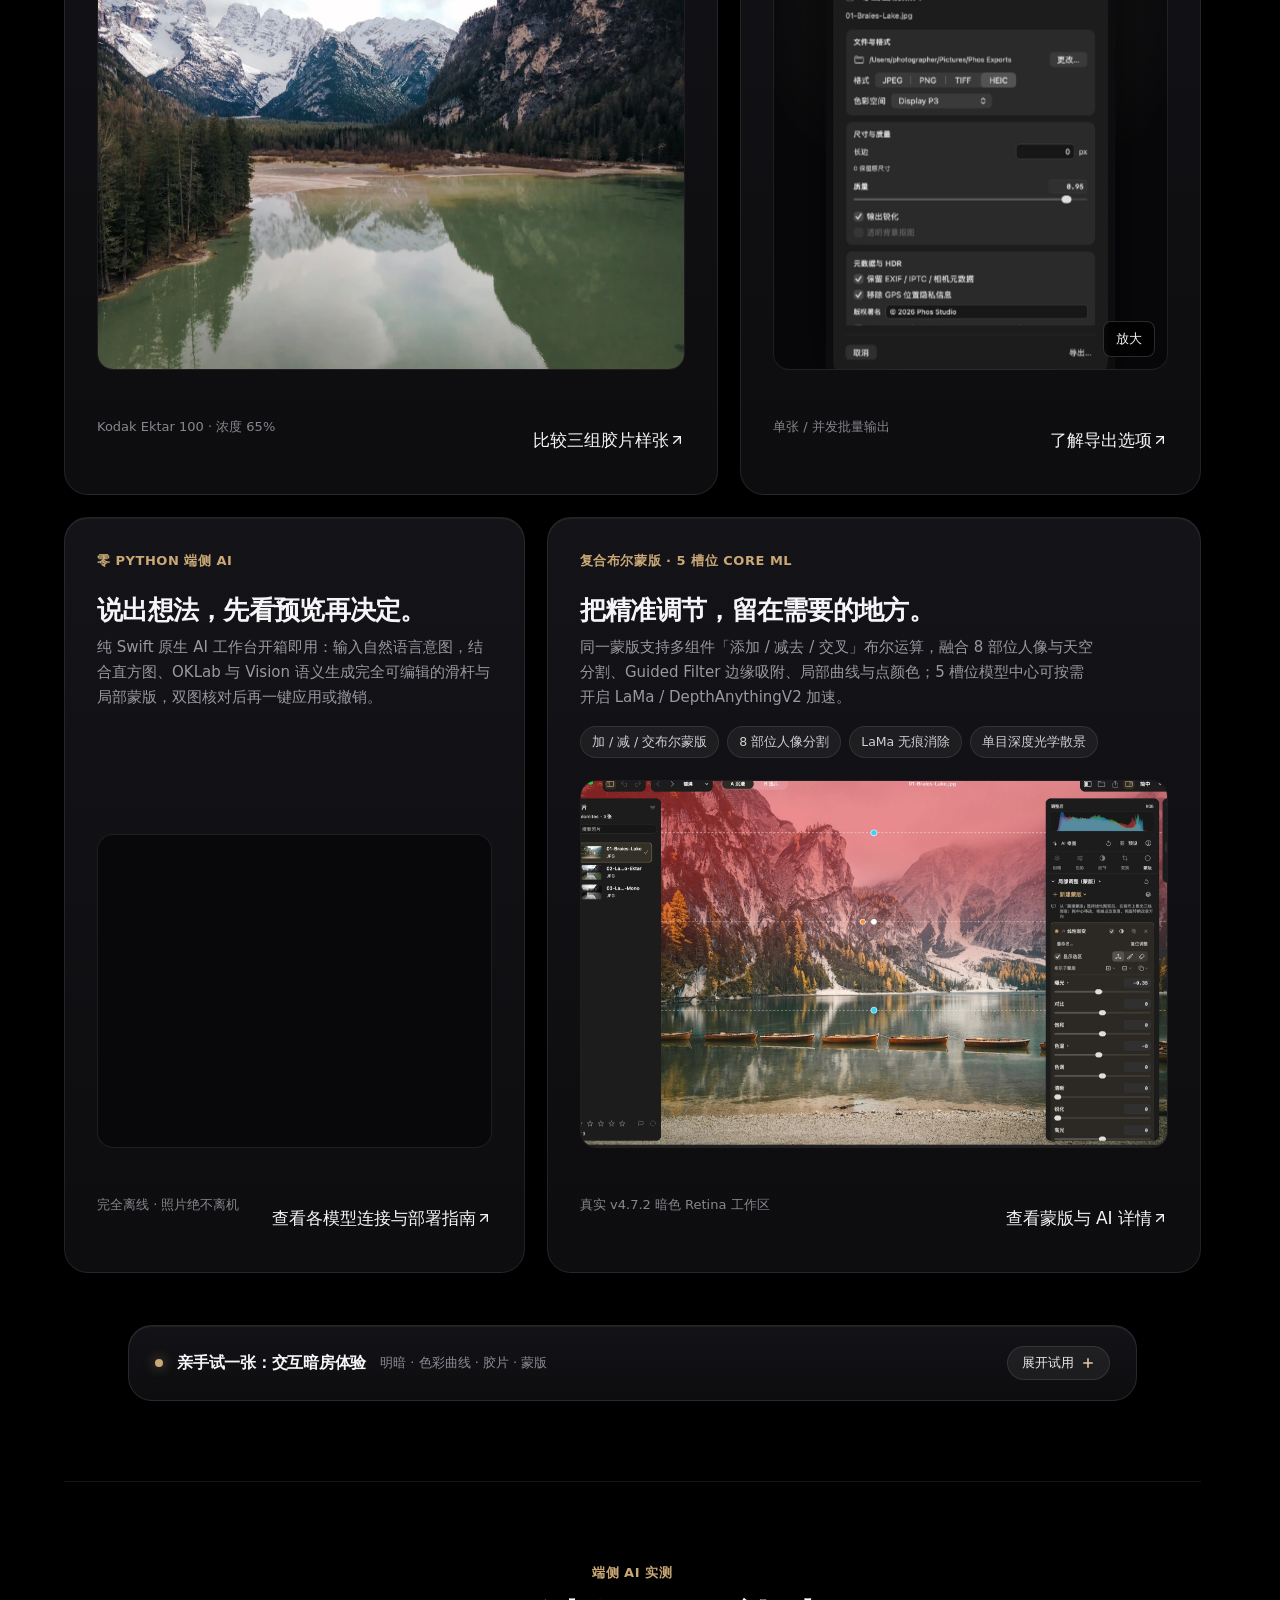
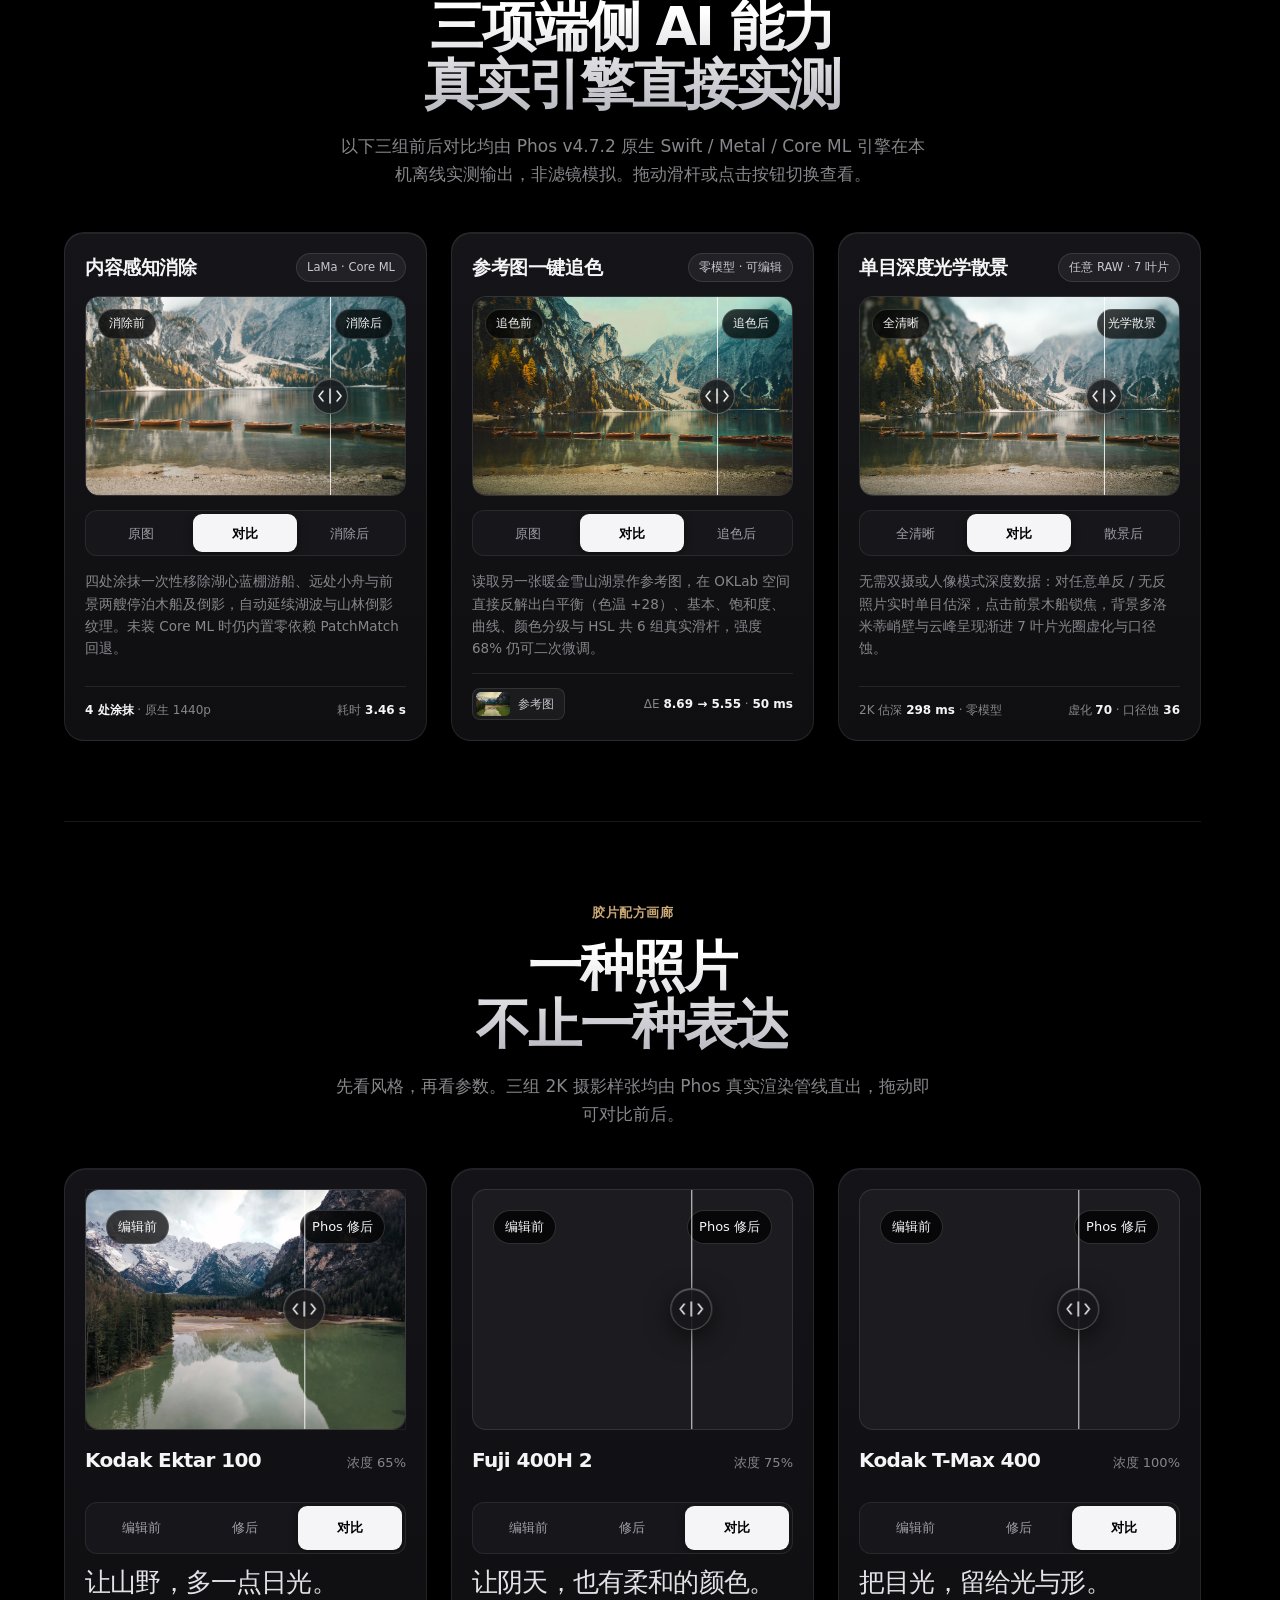
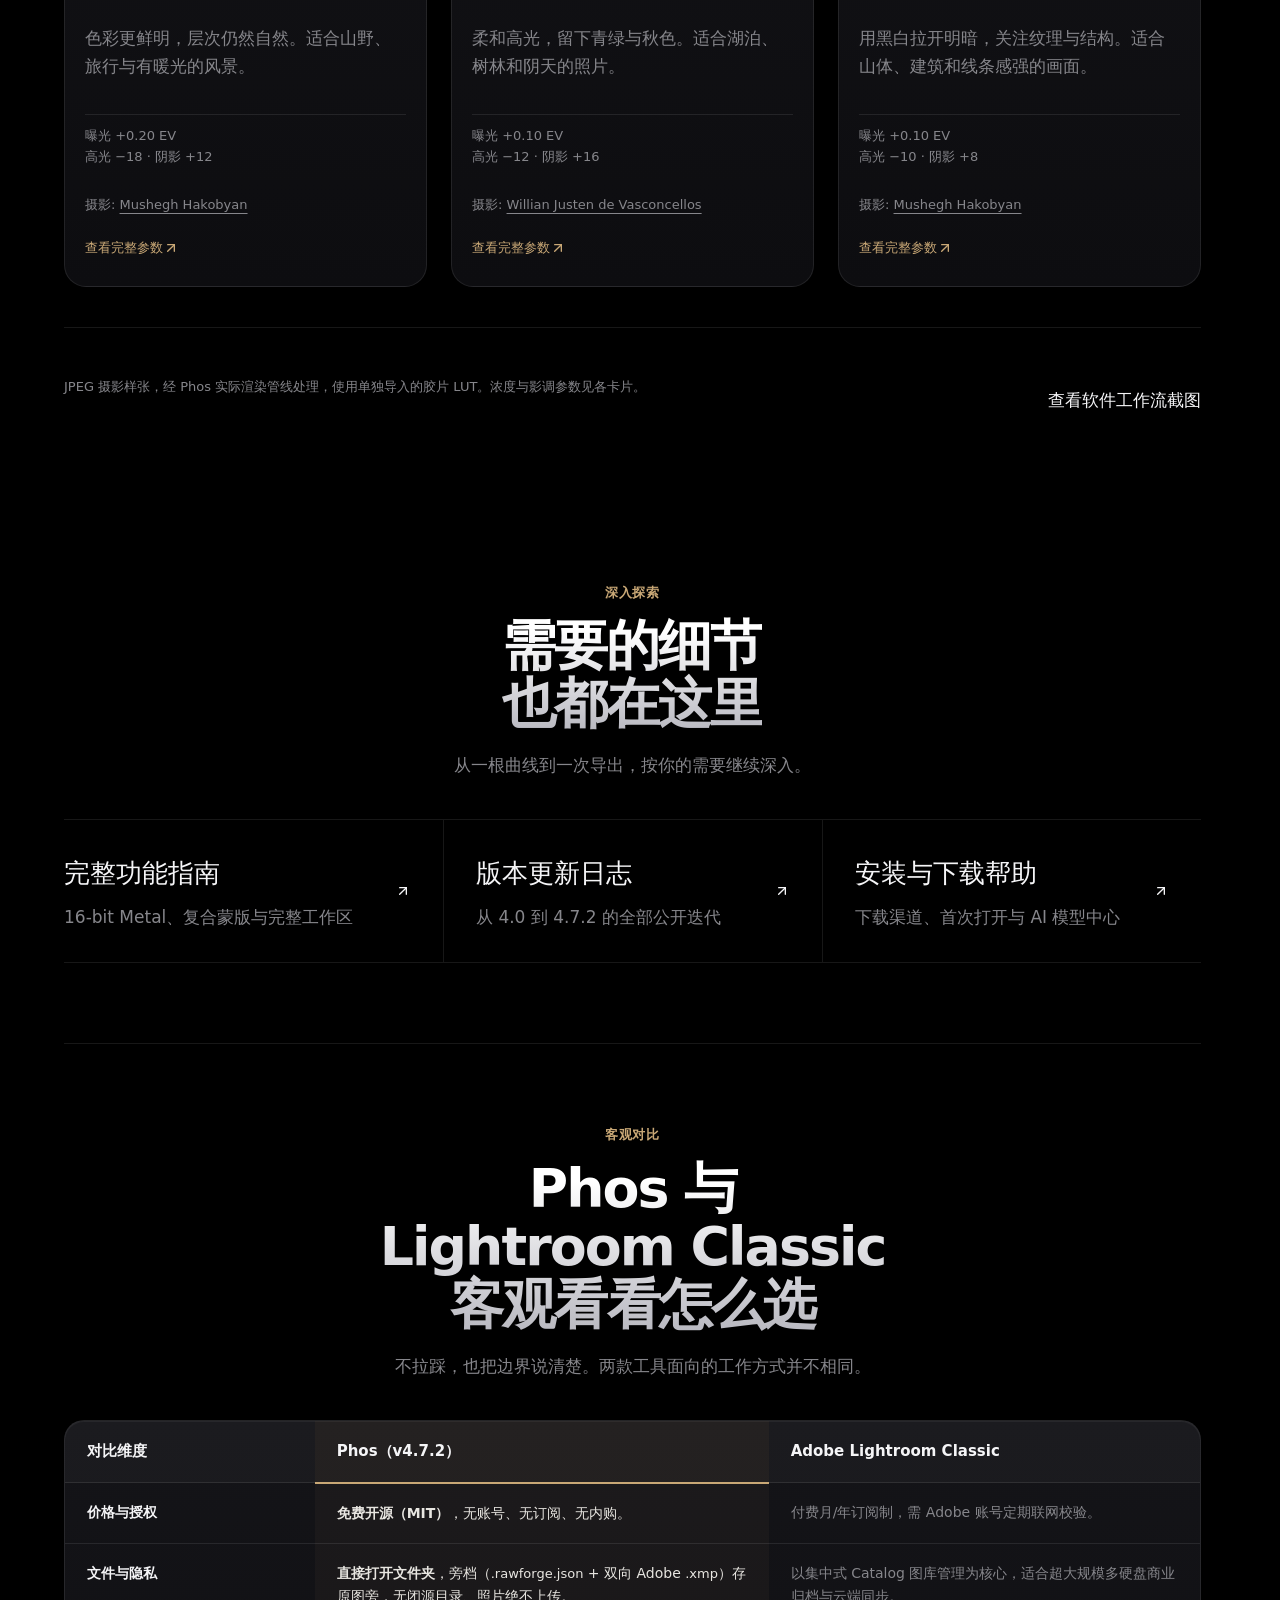
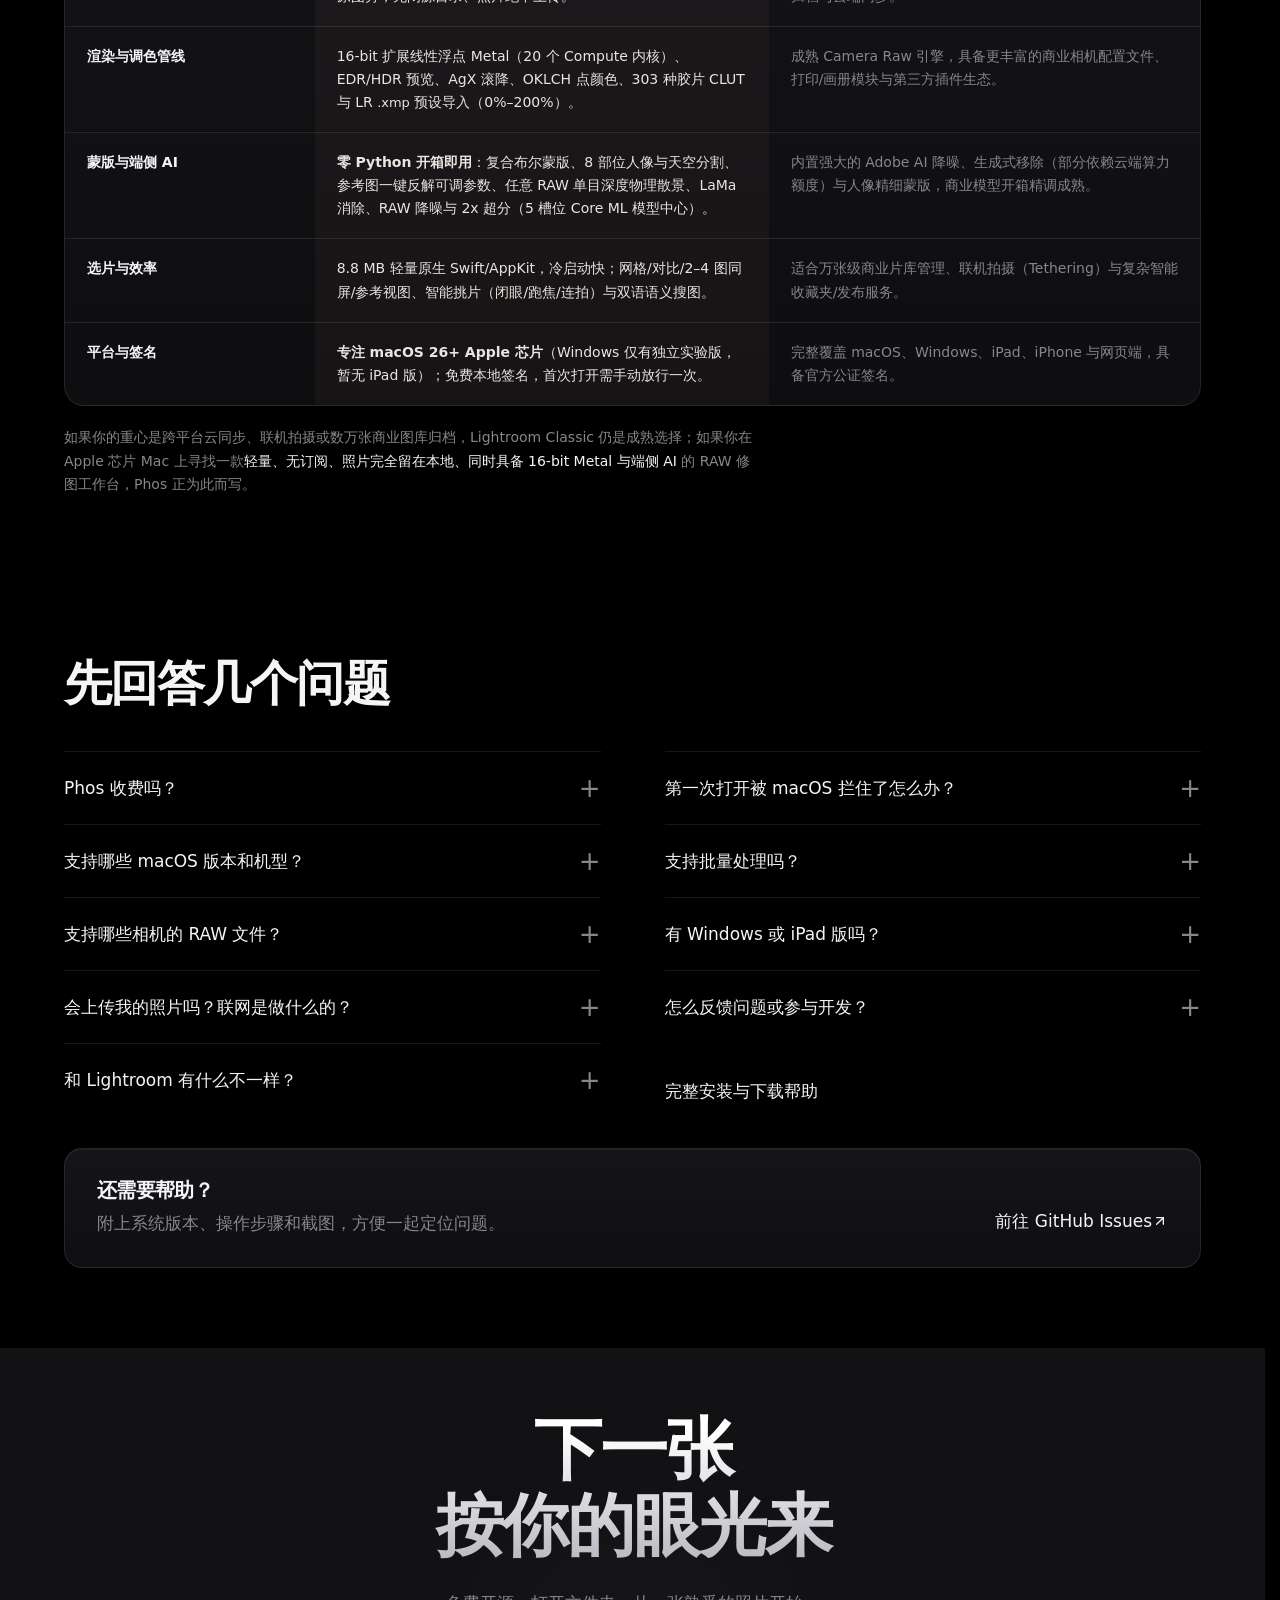
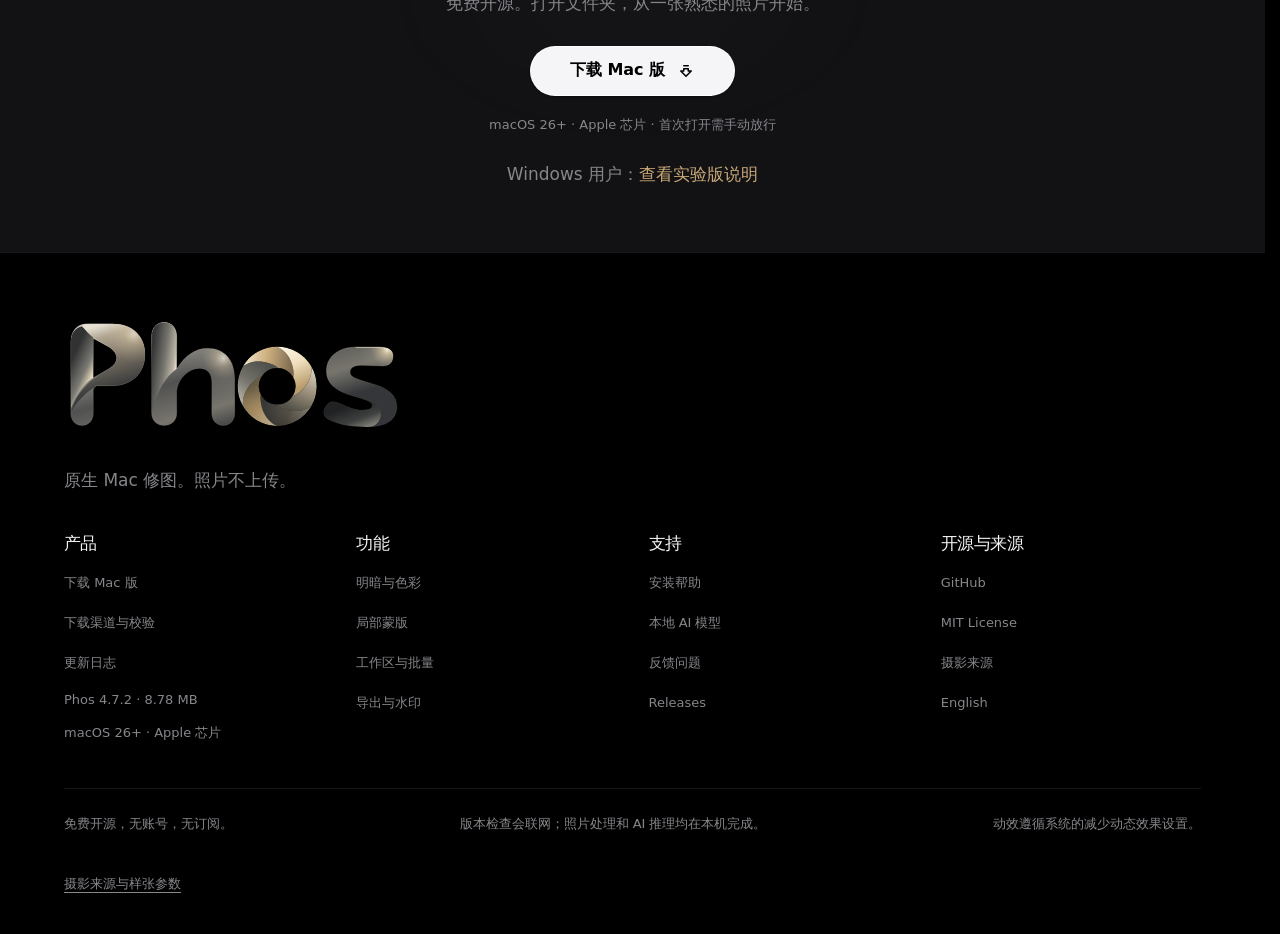
==== commit 0707f85d: "perf(motion): Apple & Pixelmator Pro scroll choreography, sticky workspace & spring comparators (?v=" ====
--- a/index.html
+++ b/index.html
@@ -172,11 +172,11 @@
 }
 </script>
 
-<link rel="stylesheet" href="assets/home-layout.css?v=472rel">
-
-<link rel="stylesheet" href="assets/system.css?v=472rel">
-
-<link rel="stylesheet" href="assets/motion.css?v=472rel"><link rel="stylesheet" href="assets/p0.css?v=472rel"><link rel="stylesheet" href="assets/editor-demo.css?v=472rel"><link rel="stylesheet" href="assets/seam-light.css?v=472rel"><link rel="stylesheet" href="assets/kinetic-light.css?v=472rel"></head>
+<link rel="stylesheet" href="assets/home-layout.css?v=472motion">
+
+<link rel="stylesheet" href="assets/system.css?v=472motion">
+
+<link rel="stylesheet" href="assets/motion.css?v=472motion"><link rel="stylesheet" href="assets/p0.css?v=472motion"><link rel="stylesheet" href="assets/editor-demo.css?v=472motion"><link rel="stylesheet" href="assets/seam-light.css?v=472motion"><link rel="stylesheet" href="assets/kinetic-light.css?v=472motion"></head>
 
 <body><a class="skip" href="#main">跳到正文</a>
 
@@ -210,7 +210,7 @@
 
 <figure class="hero-photo-story page-width">
 <div class="hero-stage-scrub">
-<div class="photo-comparison signature-product hero-compare" data-compare="hero" data-split="48" data-seam data-edge="all" data-tone="light" data-trigger="enter" data-strength="default">
+<div class="photo-comparison signature-product hero-compare" data-compare="hero" data-split="48" data-scroll-scrub="hero" data-scrub-from="48" data-scrub-to="16" data-seam data-edge="all" data-tone="light" data-trigger="enter" data-strength="default">
 <div class="compare-viewport"><picture><source type="image/webp" srcset="images/photo-edits/braies-fuji-after-800.webp?v=472rel 1024w, images/photo-edits/braies-fuji-after-1600.webp?v=472rel 2048w" sizes="(max-width: 760px) 100vw, 1280px"><img class="compare-after" src="images/photo-edits/braies-fuji-after-1600.webp?v=472rel" srcset="images/photo-edits/braies-fuji-after-800.webp?v=472rel 1024w, images/photo-edits/braies-fuji-after-1600.webp?v=472rel 2048w" sizes="(max-width: 760px) 100vw, 1280px" width="2048" height="1280" alt="秋日山湖与木船，经 Phos 胶片和影调调整后的 2K 摄影作品" fetchpriority="high" decoding="async"></picture>
 <div class="compare-before"><picture><source type="image/webp" srcset="images/photo-edits/braies-fuji-before-800.webp?v=472rel 1024w, images/photo-edits/braies-fuji-before-1600.webp?v=472rel 2048w" sizes="(max-width: 760px) 100vw, 1280px"><img src="images/photo-edits/braies-fuji-before-1600.webp?v=472rel" srcset="images/photo-edits/braies-fuji-before-800.webp?v=472rel 1024w, images/photo-edits/braies-fuji-before-1600.webp?v=472rel 2048w" sizes="(max-width: 760px) 100vw, 1280px" width="2048" height="1280" alt="" decoding="async"></picture></div>
 <div class="compare-labels" aria-hidden="true"><span>编辑前</span><span>Phos 修后</span></div>
@@ -230,11 +230,11 @@
 <div class="spec-card" data-apple-reveal data-delay="0"><span class="spec-val" data-count-to="16" data-count-suffix="-bit">16-bit</span><p class="spec-label"><strong>扩展线性 Metal 管线</strong>20 个 GPU 计算内核与实时 EDR 高动态范围</p></div>
 <div class="spec-card" data-apple-reveal data-delay="1"><span class="spec-val" data-count-to="303">303</span><p class="spec-label"><strong>胶片 CLUT 与双向 XMP</strong>支持 .cube LUT 与 Lightroom .xmp 预设导入</p></div>
 <div class="spec-card" data-apple-reveal data-delay="2"><span class="spec-val" data-count-to="8.8" data-count-decimals="1" data-count-suffix=" MB">8.8 MB</span><p class="spec-label"><strong>纯原生 Swift / AppKit</strong>秒级冷启动，永久免费开源无订阅</p></div>
-<div class="spec-card" data-apple-reveal data-delay="3"><span class="spec-val">0</span><p class="spec-label"><strong>零 Python · 零云上传</strong>直接打开文件夹，旁档保存绝不改动原片</p></div>
+<div class="spec-card" data-apple-reveal data-delay="3"><span class="spec-val" data-zero-pulse>0</span><p class="spec-label"><strong>零 Python · 零云上传</strong>直接打开文件夹，旁档保存绝不改动原片</p></div>
 </div>
 </section>
 
-<section id="workspace" class="workspace-showcase editorial-section">
+<section id="workspace" class="workspace-showcase editorial-section" data-active-mode="a">
 <div id="capabilities" class="page-width">
 <div id="refine" class="section-heading is-centered">
 <span class="section-kicker">原生暗房工作区</span>
@@ -243,12 +243,19 @@
 </div>
 
 <div class="workspace-slot">
+<div class="workspace-sticky-runway">
+<div class="workspace-sticky-pin">
+<div class="workspace-controls-bar">
 <div class="mode-picker" role="group" aria-label="工作区布局"><button type="button" data-workspace="a" aria-pressed="true">A 沉浸编辑</button><button type="button" data-workspace="b" aria-pressed="false">B 连续选片</button></div>
-<figure class="workspace-figure" data-apple-stage>
-<div class="workspace-image" data-seam data-edge="all" data-tone="light" data-trigger="enter" data-strength="quiet"><picture><source type="image/webp" srcset="images/native-20261031/workspace-a.webp?v=472rel"><img src="images/native-20261031/workspace-a.webp?v=472rel" width="2400" height="1498" alt="Phos v4.7.2 A 沉浸暗色工作区" class="workspace-shot active" loading="lazy" decoding="async"></picture><picture><source type="image/webp" srcset="images/native-20261031/workspace-b.webp?v=472rel"><img src="images/native-20261031/workspace-b.webp?v=472rel" width="2400" height="1498" alt="Phos v4.7.2 B 连续选片暗色工作区" class="workspace-shot" aria-hidden="true" loading="lazy" decoding="async"></picture></div>
-<button class="image-zoom" type="button" data-zoom="workspace-real">放大工作区</button>
+<div class="workspace-scroll-rail" aria-hidden="true"><span class="ws-rail-step" data-step="a">A</span><span class="ws-rail-track"><i class="ws-rail-fill"></i></span><span class="ws-rail-step" data-step="b">B</span></div>
+</div>
+<figure class="workspace-figure">
+<div class="workspace-image" data-seam data-edge="all" data-tone="light" data-trigger="enter" data-strength="quiet"><picture><source type="image/webp" srcset="images/native-20261031/workspace-a.webp?v=472rel"><img src="images/native-20261031/workspace-a.webp?v=472rel" width="2400" height="1498" alt="Phos v4.7.2 A 沉浸暗色工作区" class="workspace-shot active" loading="lazy" decoding="async"></picture><picture><source type="image/webp" srcset="images/native-20261031/workspace-b.webp?v=472rel"><img src="images/native-20261031/workspace-b.webp?v=472rel" width="2400" height="1498" alt="Phos v4.7.2 B 连续选片暗色工作区" class="workspace-shot" aria-hidden="true" loading="lazy" decoding="async"></picture><button class="image-zoom" type="button" data-zoom="workspace-real">放大工作区</button></div>
+<div class="workspace-callouts" aria-hidden="true"><div class="ws-phase-group" data-ws-phase="a"><span class="ws-chip"><i></i>16-bit 线性 Metal · 实时 EDR</span><span class="ws-chip"><i></i>液态玻璃浮窗 · 零遮挡画布</span></div><div class="ws-phase-group" data-ws-phase="b"><span class="ws-chip"><i></i>底部胶片带 · 连续高速挑片</span><span class="ws-chip"><i></i>网格 G · 对比 C · 多图 N · 参考 ⇧R</span></div></div>
 <figcaption id="workspaceCaption" aria-live="polite" data-a="A 沉浸布局 · 浮动液态玻璃面板之间，照片铺满整个暗房画布。" data-b="B 选片布局 · 完整安全画布与底部胶片带，配合网格/对比/多图快速挑片。">A 沉浸布局 · 浮动液态玻璃面板之间，照片铺满整个暗房画布。</figcaption>
 </figure>
+</div>
+</div>
 </div>
 
 <div class="refine-bottom">
@@ -273,7 +280,7 @@
 <p>内置 303 种胶片 HALD CLUT 与 OKLCH 点颜色，也能导入任意参考图一键反解为可微调滑杆；直接兼容 .cube LUT 与 Lightroom .xmp 预设（0%–200% 强度）。</p>
 <ul class="bento-points"><li>303 胶片配方</li><li>OKLCH 点颜色</li><li>AgX 高光滚降</li><li>LR .xmp 预设</li></ul>
 </div>
-<div class="bento-media">
+<div class="bento-media" data-parallax>
 <img src="images/photo-edits/landro-ektar-after-1600.webp?v=472rel" srcset="images/photo-edits/landro-ektar-after-800.webp?v=472rel 1024w, images/photo-edits/landro-ektar-after-1600.webp?v=472rel 2048w" sizes="(max-width: 1100px) 100vw, 720px" width="2048" height="1536" alt="Kodak Ektar 100 胶片配方呈现的多洛米蒂山湖层次" loading="lazy" decoding="async">
 </div>
 <div class="bento-foot"><span>Kodak Ektar 100 · 浓度 65%</span><a class="text-link" href="#gallery">比较三组胶片样张 ↗</a></div>
@@ -285,7 +292,7 @@
 <h3>修好了，就交给下一步。</h3>
 <p>单张导出与并发批量输出同样干脆。支持 Gain-Map HDR JPEG、10-bit PQ HEIC、16-bit Display P3 TIFF、2x 超分辨率、移除 GPS 隐私与文字/图片水印。</p>
 </div>
-<div class="bento-media is-tall">
+<div class="bento-media is-tall" data-parallax>
 <img src="images/native-20261031/export.webp?v=472rel" width="928" height="1318" alt="Phos v4.7.2 原生暗色导出面板，展示 Display P3、HDR、元数据隐私与水印选项" loading="lazy" decoding="async">
 <button class="image-zoom" type="button" data-zoom="export-real">放大</button>
 </div>
@@ -298,7 +305,7 @@
 <h3>说出想法，先看预览再决定。</h3>
 <p>纯 Swift 原生 AI 工作台开箱即用：输入自然语言意图，结合直方图、OKLab 与 Vision 语义生成完全可编辑的滑杆与局部蒙版，双图核对后再一键应用或撤销。</p>
 </div>
-<div class="bento-media">
+<div class="bento-media" data-parallax>
 <img src="images/ai-preview.webp?v=472rel" width="1560" height="1240" alt="Phos v4.7.2 端侧原生 AI 工作台实时双图预览与参数建议" loading="lazy" decoding="async">
 </div>
 <div class="bento-foot"><span>完全离线 · 照片绝不离机</span><a class="text-link" href="help.html#ai-model">查看各模型连接与部署指南 ↗</a></div>
@@ -311,7 +318,7 @@
 <p>同一蒙版支持多组件「添加 / 减去 / 交叉」布尔运算，融合 8 部位人像与天空分割、Guided Filter 边缘吸附、局部曲线与点颜色；5 槽位模型中心可按需开启 LaMa / DepthAnythingV2 加速。</p>
 <ul class="bento-points"><li>加 / 减 / 交布尔蒙版</li><li>8 部位人像分割</li><li>LaMa 无痕消除</li><li>单目深度光学散景</li></ul>
 </div>
-<div class="bento-media">
+<div class="bento-media" data-parallax>
 <img src="images/06-linear-gradient-mask.webp?v=472rel" width="2400" height="1498" alt="Phos v4.7.2 线性渐变蒙版控制点与复合布尔子蒙版面板" loading="lazy" decoding="async">
 </div>
 <div class="bento-foot"><span>真实 v4.7.2 暗色 Retina 工作区</span><a class="text-link" href="features.html#masks">查看蒙版与 AI 详情 ↗</a></div>
@@ -591,7 +598,7 @@
 
 <h3>内容感知消除</h3><span class="ai-demo-tag">LaMa · Core ML</span></div>
 
-<div class="photo-comparison" data-compare="ai-remove" data-split="50">
+<div class="photo-comparison" data-compare="ai-remove" data-split="50" data-scroll-scrub="ai" data-scrub-index="0" data-scrub-from="76" data-scrub-to="20">
 
 <div class="compare-viewport"><img class="compare-after" src="images/ai-demos/remove-after.webp?v=472rel" width="1440" height="900" alt="使用 Phos 本地 LaMa 内容感知消除抹去湖面游船与停泊木船后的纯净倒影" loading="lazy" decoding="async">
 
@@ -617,7 +624,7 @@
 
 <h3>参考图一键追色</h3><span class="ai-demo-tag">零模型 · 可编辑</span></div>
 
-<div class="photo-comparison" data-compare="ai-match" data-split="50">
+<div class="photo-comparison" data-compare="ai-match" data-split="50" data-scroll-scrub="ai" data-scrub-index="1" data-scrub-from="76" data-scrub-to="20">
 
 <div class="compare-viewport"><img class="compare-after" src="images/ai-demos/colormatch-after.webp?v=472rel" width="2048" height="1280" alt="阴天多洛米蒂山湖经 Phos 参考图一键追色转为冷暖对比胶片色调后的效果" loading="lazy" decoding="async">
 
@@ -643,7 +650,7 @@
 
 <h3>单目深度光学散景</h3><span class="ai-demo-tag">任意 RAW · 7 叶片</span></div>
 
-<div class="photo-comparison" data-compare="ai-bokeh" data-split="50">
+<div class="photo-comparison" data-compare="ai-bokeh" data-split="50" data-scroll-scrub="ai" data-scrub-index="2" data-scrub-from="76" data-scrub-to="20">
 
 <div class="compare-viewport"><img class="compare-after" src="images/ai-demos/bokeh-after.webp?v=472rel" width="2048" height="1280" alt="Phos 单目估深并将焦平面锁定在前景木船，远景多洛米蒂雪峰呈现七边形光圈虚化" loading="lazy" decoding="async">
 
@@ -681,7 +688,7 @@
 
 <figure>
 
-<div class="photo-comparison " data-compare="look-0" data-split="0" data-seam data-edge="all" data-tone="light" data-trigger="enter" data-strength="quiet">
+<div class="photo-comparison " data-compare="look-0" data-split="0" data-scroll-scrub="look" data-scrub-index="0" data-scrub-from="68" data-scrub-to="18" data-seam data-edge="all" data-tone="light" data-trigger="enter" data-strength="quiet">
 
 <div class="compare-viewport"><picture><source type="image/webp" srcset="images/photo-edits/landro-ektar-after-800.webp?v=472rel 1024w, images/photo-edits/landro-ektar-after-1600.webp?v=472rel 2048w" sizes="(max-width: 760px) 100vw, 400px"><img class="compare-after" src="images/photo-edits/landro-ektar-after-1600.webp?v=472rel" srcset="images/photo-edits/landro-ektar-after-800.webp?v=472rel 1024w, images/photo-edits/landro-ektar-after-1600.webp?v=472rel 2048w" sizes="(max-width: 760px) 100vw, 400px" width="2048" height="1536" alt="让山野，多一点日光。 胶片效果" loading="lazy" decoding="async"></picture>
 
@@ -709,7 +716,7 @@
 
 <figure>
 
-<div class="photo-comparison " data-compare="look-1" data-split="0">
+<div class="photo-comparison " data-compare="look-1" data-split="0" data-scroll-scrub="look" data-scrub-index="1" data-scrub-from="68" data-scrub-to="18">
 
 <div class="compare-viewport"><picture><source type="image/webp" srcset="images/photo-edits/braies-fuji-after-800.webp?v=472rel 1024w, images/photo-edits/braies-fuji-after-1600.webp?v=472rel 2048w" sizes="(max-width: 760px) 100vw, 400px"><img class="compare-after" src="images/photo-edits/braies-fuji-after-1600.webp?v=472rel" srcset="images/photo-edits/braies-fuji-after-800.webp?v=472rel 1024w, images/photo-edits/braies-fuji-after-1600.webp?v=472rel 2048w" sizes="(max-width: 760px) 100vw, 400px" width="2048" height="1280" alt="让阴天，也有柔和的颜色。 胶片效果" loading="lazy" decoding="async"></picture>
 
@@ -737,7 +744,7 @@
 
 <figure>
 
-<div class="photo-comparison " data-compare="look-2" data-split="0">
+<div class="photo-comparison " data-compare="look-2" data-split="0" data-scroll-scrub="look" data-scrub-index="2" data-scrub-from="68" data-scrub-to="18">
 
 <div class="compare-viewport"><picture><source type="image/webp" srcset="images/photo-edits/landro-tmax-after-800.webp?v=472rel 1024w, images/photo-edits/landro-tmax-after-1600.webp?v=472rel 2048w" sizes="(max-width: 760px) 100vw, 400px"><img class="compare-after" src="images/photo-edits/landro-tmax-after-1600.webp?v=472rel" srcset="images/photo-edits/landro-tmax-after-800.webp?v=472rel 1024w, images/photo-edits/landro-tmax-after-1600.webp?v=472rel 2048w" sizes="(max-width: 760px) 100vw, 400px" width="2048" height="1536" alt="把目光，留给光与形。 胶片效果" loading="lazy" decoding="async"></picture>
 
@@ -1044,17 +1051,17 @@
 </div>
 </footer>
 
-<script src="assets/demo.js?v=472rel" defer=""></script>
-<script src="assets/showcase.js?v=472rel" defer=""></script>
-<script src="assets/brand-v2.js?v=472rel" defer=""></script>
-<script src="assets/photo-edition.js?v=472rel" defer=""></script>
-<script src="assets/navigation.js?v=472rel" defer=""></script>
-<script src="assets/motion.js?v=472rel" defer=""></script>
-<script src="assets/seam-light.js?v=472rel" defer=""></script>
-<script>if(new URLSearchParams(location.search).has('audit')){const s=document.createElement('script');s.src='assets/audit-metrics.js?v=472rel';s.defer=true;document.body.append(s);}</script>
-
-
-
-
-
-<script src="assets/kinetic-light.js?v=472rel" defer></script></body></html>
+<script src="assets/demo.js?v=472motion" defer=""></script>
+<script src="assets/showcase.js?v=472motion" defer=""></script>
+<script src="assets/brand-v2.js?v=472motion" defer=""></script>
+<script src="assets/photo-edition.js?v=472motion" defer=""></script>
+<script src="assets/navigation.js?v=472motion" defer=""></script>
+<script src="assets/motion.js?v=472motion" defer=""></script>
+<script src="assets/seam-light.js?v=472motion" defer=""></script>
+<script>if(new URLSearchParams(location.search).has('audit')){const s=document.createElement('script');s.src='assets/audit-metrics.js?v=472motion';s.defer=true;document.body.append(s);}</script>
+
+
+
+
+
+<script src="assets/kinetic-light.js?v=472motion" defer></script></body></html>
--- a/assets/motion.css
+++ b/assets/motion.css
@@ -1,18 +1,101 @@
-/* Phos motion plan: static content first; movement only explains entrance or input. */
-:root{--motion-ease:cubic-bezier(.16,1,.3,1);--motion-press:120ms;--motion-hover:180ms;--motion-enter:200ms;--motion-dialog:240ms}
-html body *,html body *::before,html body *::after{animation:none!important;transition-property:transform,opacity!important;transition-duration:var(--motion-hover);transition-timing-function:var(--motion-ease)}
-/* Keep the message and download visible from the first paint. Give the photo more room. */
-.signature-hero{padding-top:30px}.signature-copy h1{width:clamp(340px,37vw,550px);margin-bottom:18px}.signature-description{margin-top:12px}.signature-copy .hero-actions{margin-top:20px}.signature-copy .requirements{margin-top:12px}.signature-product{margin-top:34px;transform:none;transform-origin:center center;transition:transform 150ms var(--motion-ease)!important}.signature-product.is-tilting{will-change:transform}.workspace-image{transform:none}.workspace-shot{transition:opacity 200ms var(--motion-ease)!important}
-.motion-lift{position:relative;isolation:isolate;transition:transform var(--motion-hover) var(--motion-ease)!important}.motion-lift::after{content:'';position:absolute;inset:0;z-index:-1;border-radius:inherit;box-shadow:0 18px 32px var(--hover-shadow);/* taste-skill-ignore: the shadow is transparent at rest and appears only on hover, per the approved motion plan. */opacity:0;pointer-events:none;transition:opacity var(--motion-hover) var(--motion-ease)!important}.button:hover{transform:none}.button.primary:hover span{transform:none}
-@media(hover:hover) and (pointer:fine) and (min-width:761px){html[data-motion=on] .motion-lift:hover{transform:translateY(-4px)}html[data-motion=on] .motion-lift:hover::after{opacity:1}html[data-motion=on] .button:hover,html[data-motion=on] .nav-download:hover{transform:translateY(-4px)}html[data-motion=on] .button.primary:hover span{transform:translateY(2px)}}
-html[data-motion=on] button:active,html[data-motion=on] .button:active,html[data-motion=on] .nav-download:active{transform:translateY(1px) scale(.98);transition-duration:var(--motion-press)}
-.motion-tabbed{position:relative}.motion-indicator{position:absolute;top:0;left:0;width:100%;height:2px;background:var(--accent);pointer-events:none;transform-origin:left center;transition:transform 180ms var(--motion-ease)!important;z-index:2}.gallery-tabs,.mode-picker{padding-bottom:8px}.tabs .motion-indicator{background:var(--accent)}
-/* Native dialogs retain their focus containment while the exit completes. */
-html body dialog::backdrop{background:var(--scrim);backdrop-filter:none!important;-webkit-backdrop-filter:none!important}/* taste-skill-ignore: this rule removes backdrop blur from dialogs. */html body dialog[open]::backdrop{animation:motion-backdrop-in 240ms var(--motion-ease) both!important}html body dialog.motion-closing::backdrop{animation:motion-backdrop-out 200ms var(--motion-ease) both!important}
-@keyframes motion-backdrop-in{from{opacity:0}to{opacity:1}}@keyframes motion-backdrop-out{from{opacity:1}to{opacity:0}}
-.faq-list{overflow-anchor:none}.motion-details-content{transform-origin:top center}
-@media(max-width:760px){.signature-product{transform:none!important}}
-@media(max-width:760px){.signature-hero{padding-top:26px}.signature-copy h1{width:min(100%,340px);margin-bottom:17px}.signature-product{margin-top:26px}}
-html[data-motion=off]{scroll-behavior:auto}html[data-motion=off] body *,html[data-motion=off] body *::before,html[data-motion=off] body *::after{animation:none!important;transition:none!important}html[data-motion=off] .signature-product,html[data-motion=off] .motion-lift,html[data-motion=off] .button:hover,html[data-motion=off] button:active,html[data-motion=off] .nav-download:hover{transform:none!important}
-@media(prefers-reduced-motion:reduce){html{scroll-behavior:auto!important}html body *,html body *::before,html body *::after{animation:none!important;transition:none!important}html body dialog[open]::backdrop{animation:none!important}.signature-product,.motion-lift,.button:hover,button:active,.nav-download:hover{transform:none!important}}
-html[data-motion=off] body dialog[open]::backdrop{animation:none!important}
+/* Phos motion base: reduced-motion safety, dialog backdrops, smooth disclosure anchors & tactile press. */
+:root {
+  --motion-ease: cubic-bezier(.16, 1, .3, 1);
+  --motion-press: 120ms;
+  --motion-hover: 180ms;
+  --motion-enter: 200ms;
+  --motion-dialog: 240ms;
+}
+
+/* Keep crisp hero spacing aligned across desktop & mobile */
+.signature-hero { padding-top: 30px; }
+.signature-copy h1 { width: clamp(340px, 37vw, 550px); margin-bottom: 18px; }
+.signature-description { margin-top: 12px; }
+.signature-copy .hero-actions { margin-top: 20px; }
+.signature-copy .requirements { margin-top: 12px; }
+.signature-product { margin-top: 34px; transform-origin: center center; }
+
+/* Tactile hover lift & press feedback for interactive controls */
+.motion-lift {
+  position: relative;
+  isolation: isolate;
+  transition: transform var(--motion-hover) var(--motion-ease);
+}
+.motion-lift::after {
+  content: '';
+  position: absolute;
+  inset: 0;
+  z-index: -1;
+  border-radius: inherit;
+  box-shadow: 0 18px 32px var(--hover-shadow);
+  opacity: 0;
+  pointer-events: none;
+  transition: opacity var(--motion-hover) var(--motion-ease);
+}
+@media (hover: hover) and (pointer: fine) and (min-width: 761px) {
+  html[data-motion=on] .motion-lift:hover { transform: translateY(-4px); }
+  html[data-motion=on] .motion-lift:hover::after { opacity: 1; }
+}
+html[data-motion=on] button:active,
+html[data-motion=on] .button:active,
+html[data-motion=on] .nav-download:active {
+  transform: translateY(1px) scale(.98);
+  transition-duration: var(--motion-press);
+}
+
+/* Native dialogs retain focus containment while exit animation completes */
+html body dialog::backdrop {
+  background: var(--scrim);
+  backdrop-filter: none !important;
+  -webkit-backdrop-filter: none !important;
+}
+html body dialog[open]::backdrop {
+  animation: motion-backdrop-in 240ms var(--motion-ease) both;
+}
+html body dialog.motion-closing::backdrop {
+  animation: motion-backdrop-out 200ms var(--motion-ease) both;
+}
+@keyframes motion-backdrop-in { from { opacity: 0; } to { opacity: 1; } }
+@keyframes motion-backdrop-out { from { opacity: 1; } to { opacity: 0; } }
+
+/* Smooth FAQ & try-editor disclosure container */
+.faq-list { overflow-anchor: none; }
+.motion-details-content { transform-origin: top center; }
+
+@media (max-width: 760px) {
+  .signature-product { transform: none !important; }
+  .signature-hero { padding-top: 26px; }
+  .signature-copy h1 { width: min(100%, 340px); margin-bottom: 17px; }
+  .signature-product { margin-top: 26px; }
+}
+
+/* Strict accessibility & manual motion-off bypass */
+html[data-motion=off] { scroll-behavior: auto; }
+html[data-motion=off] body *,
+html[data-motion=off] body *::before,
+html[data-motion=off] body *::after {
+  animation: none !important;
+  transition: none !important;
+}
+html[data-motion=off] .signature-product,
+html[data-motion=off] .motion-lift,
+html[data-motion=off] .button:hover,
+html[data-motion=off] button:active,
+html[data-motion=off] .nav-download:hover { transform: none !important; }
+html[data-motion=off] body dialog[open]::backdrop { animation: none !important; }
+
+@media (prefers-reduced-motion: reduce) {
+  html { scroll-behavior: auto !important; }
+  html body *,
+  html body *::before,
+  html body *::after {
+    animation: none !important;
+    transition: none !important;
+  }
+  html body dialog[open]::backdrop { animation: none !important; }
+  .signature-product,
+  .motion-lift,
+  .button:hover,
+  button:active,
+  .nav-download:hover { transform: none !important; }
+}
--- a/assets/kinetic-light.css
+++ b/assets/kinetic-light.css
@@ -1,8 +1,11 @@
-/* Apple-Grade Scroll-Driven Choreography & Liquid Glass Micro-Interactions */
+/* ==========================================================================
+   Phos Kinetic Light — Apple & Pixelmator Pro Scroll Choreography
+   ========================================================================== */
 :root {
   --apple-ease: cubic-bezier(.22, 1, .36, 1);
   --apple-spring: cubic-bezier(.16, 1, .3, 1);
   --kinetic-progress: 0;
+  --cta-glow: 0;
 }
 
 html { scroll-behavior: smooth; }
@@ -30,9 +33,11 @@
   border-bottom-color: transparent !important;
   backdrop-filter: none !important;
   -webkit-backdrop-filter: none !important;
-  transition: background-color 320ms var(--apple-ease),
-              border-color 320ms var(--apple-ease),
-              backdrop-filter 320ms var(--apple-ease);
+  transition:
+    background-color 340ms var(--apple-ease),
+    border-color 340ms var(--apple-ease),
+    backdrop-filter 340ms var(--apple-ease),
+    -webkit-backdrop-filter 340ms var(--apple-ease);
 }
 .site-nav.is-scrolled {
   background: rgb(8 8 10 / .78) !important;
@@ -41,37 +46,169 @@
   -webkit-backdrop-filter: saturate(180%) blur(24px) !important;
 }
 
-/* Hero initial choreographed entrance */
+/* Subtle active section indicator on top nav links */
+.nav-links a {
+  position: relative;
+  transition: color 220ms var(--apple-ease);
+}
+.nav-links a::after {
+  content: "";
+  position: absolute;
+  left: 50%;
+  bottom: -6px;
+  width: 16px;
+  height: 1.5px;
+  border-radius: 999px;
+  background: #dfc394;
+  transform: translateX(-50%) scaleX(0);
+  opacity: 0;
+  transition: transform 280ms var(--apple-spring), opacity 220ms var(--apple-ease);
+}
+.nav-links a.is-section-active {
+  color: #f5f5f7;
+}
+.nav-links a.is-section-active::after {
+  transform: translateX(-50%) scaleX(1);
+  opacity: 1;
+}
+
+/* Crisp Hero choreographed entrance — zero blur on text or primary CTAs */
 @keyframes apple-hero-rise {
-  from { opacity: 0; transform: translateY(20px) scale(.985); }
-  to { opacity: 1; transform: none; }
-}
-html[data-apple-motion="on"] .hero-eyebrow { animation: apple-hero-rise 680ms var(--apple-spring) 40ms both; }
-html[data-apple-motion="on"] .hero-intro h1 { animation: apple-hero-rise 780ms var(--apple-spring) 110ms both; }
-html[data-apple-motion="on"] .hero-lead { animation: apple-hero-rise 780ms var(--apple-spring) 190ms both; }
-html[data-apple-motion="on"] .hero-actions { animation: apple-hero-rise 780ms var(--apple-spring) 260ms both; }
-html[data-apple-motion="on"] .hero-meta { animation: apple-hero-rise 780ms var(--apple-spring) 320ms both; }
-html[data-apple-motion="on"] .hero-photo-story { animation: apple-hero-rise 900ms var(--apple-spring) 340ms both; }
-
-/* Scroll-scrubbed containers (GPU transform/opacity only) */
-.hero-intro-scrub { will-change: transform, opacity; }
+  from {
+    opacity: 0;
+    transform: translate3d(0, 16px, 0) scale(.988);
+  }
+  to {
+    opacity: 1;
+    transform: none;
+  }
+}
+@keyframes apple-hero-stage-in {
+  from {
+    opacity: 0;
+    transform: translate3d(0, 26px, 0) scale(.972);
+  }
+  to {
+    opacity: 1;
+    transform: none;
+  }
+}
+@keyframes darkroom-halo-breathe {
+  0%, 100% {
+    opacity: .62;
+    transform: translate3d(-50%, 0, 0) scale(1);
+  }
+  50% {
+    opacity: .88;
+    transform: translate3d(-50%, 0, 0) scale(1.06);
+  }
+}
+
+html[data-apple-motion="on"] .hero-eyebrow { animation: apple-hero-rise 480ms var(--apple-spring) 0ms both; }
+html[data-apple-motion="on"] .hero-intro h1 { animation: apple-hero-rise 540ms var(--apple-spring) 30ms both; }
+html[data-apple-motion="on"] .hero-lead { animation: apple-hero-rise 540ms var(--apple-spring) 70ms both; }
+html[data-apple-motion="on"] .hero-actions { animation: apple-hero-rise 540ms var(--apple-spring) 110ms both; }
+html[data-apple-motion="on"] .hero-meta { animation: apple-hero-rise 540ms var(--apple-spring) 150ms both; }
+html[data-apple-motion="on"] .hero-photo-story { animation: apple-hero-stage-in 680ms var(--apple-spring) 140ms both; }
+
+/* 3D Hero Perspective Stage & Ambient Darkroom Optical Halo */
+.hero-photo-story {
+  perspective: 1800px;
+  position: relative;
+}
+.hero-intro-scrub {
+  will-change: transform, opacity;
+}
 .hero-stage-scrub {
+  position: relative;
   will-change: transform;
-  transform: scale(var(--hero-stage-scale, 1));
+  transform-style: preserve-3d;
   transform-origin: center top;
-  transition: border-radius 240ms var(--apple-ease);
-}
-[data-apple-stage] {
+  transform: rotateX(var(--hero-rx, 0deg)) scale(var(--hero-stage-scale, 1)) translate3d(0, var(--hero-sy, 0px), 0);
+}
+.hero-stage-scrub::before {
+  content: "";
+  position: absolute;
+  left: 50%;
+  top: -12%;
+  width: 82%;
+  height: 118%;
+  transform: translate3d(-50%, 0, 0);
+  background:
+    radial-gradient(56% 52% at 50% 42%, rgb(201 168 118 / .14), transparent 72%),
+    radial-gradient(72% 62% at 50% 56%, rgb(255 255 255 / .04), transparent 76%);
+  filter: blur(42px);
+  pointer-events: none;
+  z-index: -1;
+}
+html[data-apple-motion="on"] .hero-stage-scrub::before {
+  animation: darkroom-halo-breathe 8.5s ease-in-out infinite;
+}
+
+@media (max-width: 480px) {
+  .photo-edition .hero-intro h1 {
+    font-size: clamp(34px, 9.2vw, 42px) !important;
+  }
+}
+
+/* Zero transition lag on comparator layers — critical for 120Hz scrub & pointer drag */
+.compare-before,
+.compare-before img,
+.compare-divider {
+  transition: none !important;
+  will-change: transform;
+}
+.compare-divider {
+  transition: opacity 180ms ease !important;
+}
+.compare-divider > span {
+  background: rgb(22 22 26 / .82) !important;
+  color: #f5f5f7 !important;
+  border: 1px solid rgb(255 255 255 / .28) !important;
+  backdrop-filter: saturate(180%) blur(16px);
+  -webkit-backdrop-filter: saturate(180%) blur(16px);
+  box-shadow: 0 6px 24px rgb(0 0 0 / .62), inset 0 1px 0 rgb(255 255 255 / .25) !important;
+  transition:
+    transform 240ms var(--apple-spring),
+    background-color 200ms var(--apple-ease),
+    border-color 200ms var(--apple-ease),
+    box-shadow 220ms var(--apple-ease) !important;
+}
+.photo-comparison:hover .compare-divider > span {
+  transform: translate(-50%, -50%) scale(1.06);
+  border-color: rgb(223 195 148 / .65) !important;
+}
+.photo-comparison.is-comparing .compare-divider > span,
+.photo-comparison.is-dragging .compare-divider > span {
+  transform: translate(-50%, -50%) scale(1.13);
+  background: rgb(245 245 247 / .96) !important;
+  color: #000000 !important;
+  border-color: #ffffff !important;
+  box-shadow: 0 0 0 5px rgb(201 168 118 / .24), 0 10px 28px rgb(0 0 0 / .72) !important;
+}
+
+/* Apple Keynote Typography Reveal (never collapses layout/clip rect to zero) */
+[data-apple-text] {
+  opacity: 0;
+  transform: translate3d(0, 22px, 0) scale(.985);
+  transition:
+    opacity 720ms var(--apple-ease),
+    transform 820ms var(--apple-spring);
   will-change: transform, opacity;
-  transform: translate3d(0, var(--stage-y, 0px), 0) scale(var(--stage-scale, 1));
-  opacity: var(--stage-opacity, 1);
-}
+}
+[data-apple-text].is-visible {
+  opacity: 1;
+  transform: none;
+}
+[data-apple-text][data-delay="1"] { transition-delay: 75ms; }
+[data-apple-text][data-delay="2"] { transition-delay: 150ms; }
+[data-apple-text][data-delay="3"] { transition-delay: 225ms; }
 
 /* Staggered Apple Spring Reveal */
 [data-apple-reveal] {
   opacity: 0;
   transform: translate3d(0, 26px, 0) scale(.985);
-  transition: opacity 760ms var(--apple-ease), transform 820ms var(--apple-spring);
+  transition: opacity 760ms var(--apple-ease), transform 840ms var(--apple-spring);
 }
 [data-apple-reveal].is-visible {
   opacity: 1;
@@ -81,6 +218,19 @@
 [data-apple-reveal][data-delay="2"] { transition-delay: 150ms; }
 [data-apple-reveal][data-delay="3"] { transition-delay: 225ms; }
 [data-apple-reveal][data-delay="4"] { transition-delay: 300ms; }
+
+/* Subtle 3D Pointer Tilt on non-comparator cards only */
+.apple-tilt {
+  transform:
+    perspective(1200px)
+    rotateX(var(--tilt-rx, 0deg))
+    rotateY(var(--tilt-ry, 0deg))
+    translate3d(0, var(--tilt-y, 0px), 0);
+  transition:
+    opacity 760ms var(--apple-ease),
+    transform 320ms var(--apple-spring),
+    border-color 240ms var(--apple-ease);
+}
 
 /* Liquid Glass 1px Specular Border Tracking on Bento / Spec / AI / Look / Release Cards */
 .glass-specular {
@@ -95,15 +245,15 @@
   padding: 1px;
   background: radial-gradient(
     360px circle at var(--mx, 50%) var(--my, -20%),
-    rgb(223 195 148 / .58),
-    rgb(255 255 255 / .18) 38%,
+    rgb(223 195 148 / .62),
+    rgb(255 255 255 / .20) 38%,
     transparent 70%
   );
   -webkit-mask: linear-gradient(#000 0 0) content-box, linear-gradient(#000 0 0);
   -webkit-mask-composite: xor;
   mask-composite: exclude;
   opacity: var(--spec-op, 0);
-  transition: opacity 360ms var(--apple-ease);
+  transition: opacity 340ms var(--apple-ease);
   pointer-events: none;
   z-index: 4;
 }
@@ -114,36 +264,250 @@
   border-radius: inherit;
   background: radial-gradient(
     420px circle at var(--mx, 50%) var(--my, -20%),
-    rgb(201 168 118 / .06),
+    rgb(201 168 118 / .065),
     transparent 62%
   );
   opacity: var(--spec-op, 0);
-  transition: opacity 360ms var(--apple-ease);
+  transition: opacity 340ms var(--apple-ease);
   pointer-events: none;
   z-index: 0;
 }
 .glass-specular > * { position: relative; z-index: 1; }
 
-/* Workspace A/B cross-dissolve + gentle zoom */
+/* Zero-slot subtle shimmer settle */
+@keyframes zero-val-settle {
+  0% { opacity: 0; transform: scale(.86) translateY(8px); }
+  60% { opacity: 1; transform: scale(1.04) translateY(0); }
+  100% { opacity: 1; transform: none; }
+}
+.spec-val[data-zero-pulse].is-counted {
+  animation: zero-val-settle 680ms var(--apple-spring) both;
+}
+
+/* Workspace Controls Bar, Progress Rail, Stage & Non-overlapping Callout Dock */
+.workspace-showcase,
+.workspace-showcase > .page-width,
+.workspace-slot,
+.workspace-sticky-runway,
+.workspace-sticky-pin {
+  width: 100%;
+  overflow: visible;
+}
+.workspace-sticky-pin {
+  display: flex;
+  flex-direction: column;
+  align-items: center;
+}
+.workspace-controls-bar {
+  display: flex;
+  flex-direction: column;
+  align-items: center;
+  gap: 12px;
+  margin-bottom: 20px;
+}
+.workspace-showcase .mode-picker {
+  margin-bottom: 0;
+}
+.workspace-scroll-rail {
+  display: none;
+  align-items: center;
+  gap: 10px;
+  font-size: 11px;
+  font-weight: 500;
+  letter-spacing: .04em;
+  color: #7d7d84;
+}
+.ws-rail-step {
+  transition: color 260ms var(--apple-ease);
+}
+.workspace-showcase[data-active-mode="a"] .ws-rail-step[data-step="a"],
+.workspace-showcase[data-active-mode="b"] .ws-rail-step[data-step="b"] {
+  color: #e2caa0;
+}
+.ws-rail-track {
+  position: relative;
+  width: 120px;
+  height: 2px;
+  border-radius: 999px;
+  background: rgb(255 255 255 / .12);
+  overflow: hidden;
+}
+.ws-rail-fill {
+  position: absolute;
+  inset: 0;
+  border-radius: inherit;
+  background: linear-gradient(90deg, rgb(201 168 118 / .55), #dfc394);
+  transform-origin: left center;
+  transform: scaleX(var(--ws-progress, 0));
+  will-change: transform;
+}
+
+.workspace-figure {
+  width: 100%;
+  will-change: transform, opacity;
+  transform-origin: center top;
+  transform: perspective(1800px) rotateX(var(--ws-rx, 0deg)) scale(var(--ws-scale, 1)) translate3d(0, var(--ws-y, 0px), 0);
+}
+.workspace-image > .image-zoom {
+  top: auto;
+  bottom: 14px;
+  right: 14px;
+  min-height: 36px;
+  z-index: 5;
+  background: rgb(0 0 0 / .68);
+  backdrop-filter: blur(12px);
+  -webkit-backdrop-filter: blur(12px);
+  border: 1px solid rgb(255 255 255 / .16);
+}
+
+/* Workspace A/B cross-dissolve + gentle optical zoom */
 .workspace-shot {
   opacity: 0;
-  transform: scale(.985);
-  transition: opacity 420ms var(--apple-ease), transform 540ms var(--apple-spring);
+  transform: scale(1.018);
+  transition: opacity 520ms var(--apple-ease), transform 680ms var(--apple-spring);
   will-change: opacity, transform;
 }
 .workspace-shot.active {
   opacity: 1;
   transform: scale(1);
 }
-
-/* Gentle tactile photo hover */
-@media (hover: hover) and (pointer: fine) {
-  .bento-media img {
+#workspaceCaption {
+  transition: opacity 200ms var(--apple-ease), transform 220ms var(--apple-ease);
+}
+#workspaceCaption.is-swapping {
+  opacity: .22;
+  transform: translateY(3px);
+}
+
+/* Clean Liquid Glass Phase Badges below screenshot — zero overlap with app UI or zoom button */
+.workspace-callouts {
+  display: none;
+  position: relative;
+  width: 100%;
+  min-height: 36px;
+  margin-top: 14px;
+  pointer-events: none;
+}
+.ws-phase-group {
+  position: absolute;
+  inset: 0;
+  display: flex;
+  flex-wrap: wrap;
+  justify-content: center;
+  align-items: center;
+  gap: 10px;
+  opacity: 0;
+  transform: translate3d(0, 8px, 0);
+  transition: opacity 360ms var(--apple-ease), transform 440ms var(--apple-spring);
+}
+.ws-chip {
+  display: inline-flex;
+  align-items: center;
+  gap: 8px;
+  padding: 6px 14px;
+  border-radius: 999px;
+  background: rgb(20 20 24 / .84);
+  border: 1px solid rgb(255 255 255 / .12);
+  box-shadow: inset 0 1px 0 rgb(255 255 255 / .08);
+  color: #e6e6eb;
+  font-size: 12px;
+  font-weight: 500;
+  letter-spacing: -.01em;
+}
+.ws-chip i {
+  width: 6px;
+  height: 6px;
+  border-radius: 50%;
+  background: #dfc394;
+  box-shadow: 0 0 8px rgb(223 195 148 / .85);
+}
+.workspace-showcase[data-active-mode="a"] .ws-phase-group[data-ws-phase="a"],
+.workspace-showcase[data-active-mode="b"] .ws-phase-group[data-ws-phase="b"] {
+  opacity: 1;
+  transform: translate3d(0, 0, 0);
+}
+
+/* Desktop Sticky Scroll Runway for #workspace */
+@media (min-width: 960px) {
+  html[data-apple-motion="on"] .workspace-sticky-runway {
+    min-height: 215vh;
+    position: relative;
+  }
+  html[data-apple-motion="on"] .workspace-sticky-pin {
+    position: sticky;
+    top: calc(var(--nav-h, 58px) + 18px);
+  }
+  html[data-apple-motion="on"] .workspace-sticky-pin .workspace-figure {
+    width: 100%;
+    max-width: min(1140px, calc((100vh - 260px) * 1.602));
+    margin-inline: auto;
+  }
+  html[data-apple-motion="on"] .workspace-scroll-rail {
+    display: flex;
+  }
+  html[data-apple-motion="on"] .workspace-callouts {
+    display: block;
+  }
+}
+
+/* Bento Window Depth Parallax */
+.bento-media { overflow: hidden; }
+@media (min-width: 960px) {
+  html[data-apple-motion="on"] .bento-media[data-parallax] img {
+    transform: translate3d(0, var(--px-y, 0px), 0) scale(var(--px-s, 1.055));
+    will-change: transform;
+  }
+  html[data-apple-motion="on"] .bento-media[data-parallax]:not(.is-tall) img {
     transition: transform 640ms var(--apple-spring);
   }
-  .bento-card:hover .bento-media img {
-    transform: scale(1.024);
-  }
+  html[data-apple-motion="on"] .bento-card:hover .bento-media[data-parallax] img {
+    --px-s: 1.082;
+  }
+}
+@media (hover: hover) and (pointer: fine) and (max-width: 959px) {
+  .bento-media img { transition: transform 640ms var(--apple-spring); }
+  .bento-card:hover .bento-media img { transform: scale(1.024); }
+}
+
+/* Tactile Magnetic Pull on Primary Download Buttons */
+@media (hover: hover) and (pointer: fine) and (min-width: 761px) {
+  html[data-apple-motion="on"] :is(.photo-edition,.system-page) a.button.primary[href*="download"] {
+    transform: translate3d(var(--mag-x, 0px), var(--mag-y, 0px), 0);
+    transition:
+      background-color 180ms ease,
+      box-shadow 240ms ease,
+      transform 260ms var(--apple-spring);
+  }
+  html[data-apple-motion="on"] :is(.photo-edition,.system-page) a.button.primary[href*="download"]:hover {
+    transform: translate3d(var(--mag-x, 0px), calc(var(--mag-y, 0px) - 1.5px), 0);
+  }
+  html[data-apple-motion="on"] :is(.photo-edition,.system-page) a.button.primary[href*="download"]:active {
+    transform: translate3d(var(--mag-x, 0px), var(--mag-y, 0px), 0) scale(.98);
+  }
+}
+
+/* Subtle Optical Aperture Glow behind Final CTA */
+.final-cta {
+  position: relative;
+  overflow: clip;
+}
+.final-cta::before {
+  content: "";
+  position: absolute;
+  left: 50%;
+  top: 50%;
+  width: min(760px, 92vw);
+  height: 460px;
+  transform: translate3d(-50%, -50%, 0) scale(calc(.85 + var(--cta-glow, 0) * .25));
+  background: radial-gradient(60% 55% at 50% 50%, rgb(201 168 118 / .12), transparent 72%);
+  filter: blur(36px);
+  opacity: calc(.2 + var(--cta-glow, 0) * .8);
+  pointer-events: none;
+  z-index: 0;
+}
+.final-cta > * {
+  position: relative;
+  z-index: 1;
 }
 
 /* Reduced motion & mobile safety */
@@ -155,10 +519,30 @@
   html[data-apple-motion="on"] .hero-lead,
   html[data-apple-motion="on"] .hero-actions,
   html[data-apple-motion="on"] .hero-meta,
-  html[data-apple-motion="on"] .hero-photo-story { animation: none !important; }
-  [data-apple-reveal] { opacity: 1 !important; transform: none !important; transition: none !important; }
-  [data-apple-stage], .hero-stage-scrub, .hero-intro-scrub { transform: none !important; opacity: 1 !important; }
-  .glass-specular::before, .glass-specular::after { display: none; }
-  .workspace-shot { transition: none; transform: none; }
-  .bento-media img { transition: none; }
-}
+  html[data-apple-motion="on"] .hero-photo-story,
+  html[data-apple-motion="on"] .hero-stage-scrub::before { animation: none !important; }
+  [data-apple-reveal],
+  [data-apple-text] {
+    opacity: 1 !important;
+    transform: none !important;
+    transition: none !important;
+  }
+  .hero-stage-scrub, .hero-intro-scrub, .workspace-figure, .bento-media img {
+    transform: none !important;
+    opacity: 1 !important;
+  }
+  .workspace-sticky-runway { min-height: auto !important; }
+  .workspace-sticky-pin { position: static !important; }
+  .workspace-scroll-rail, .workspace-callouts { display: none !important; }
+  .glass-specular::before, .glass-specular::after { display: none !important; }
+  .workspace-shot { transition: none !important; transform: none !important; }
+}
+html[data-motion="off"] [data-apple-reveal],
+html[data-motion="off"] [data-apple-text] {
+  opacity: 1 !important;
+  transform: none !important;
+}
+html[data-motion="off"] .workspace-sticky-runway { min-height: auto !important; }
+html[data-motion="off"] .workspace-sticky-pin { position: static !important; }
+html[data-motion="off"] .workspace-scroll-rail,
+html[data-motion="off"] .workspace-callouts { display: none !important; }
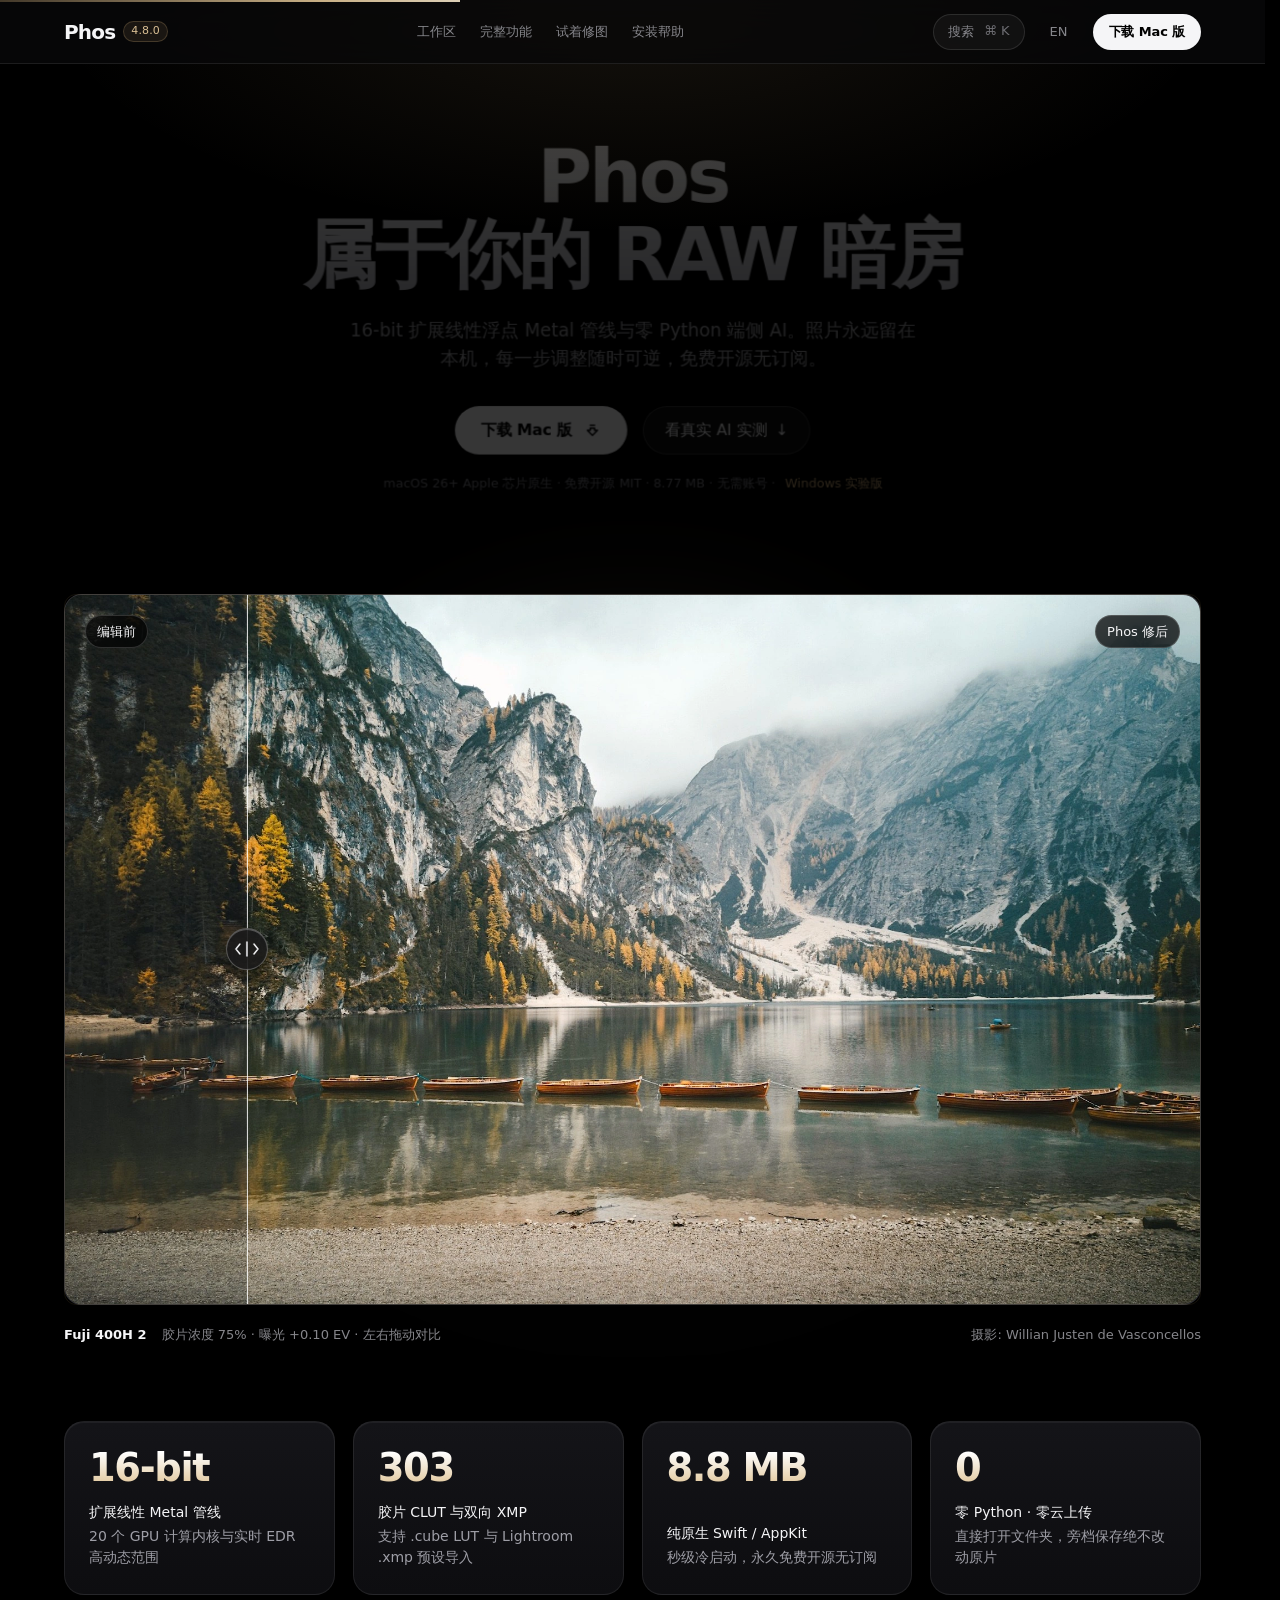
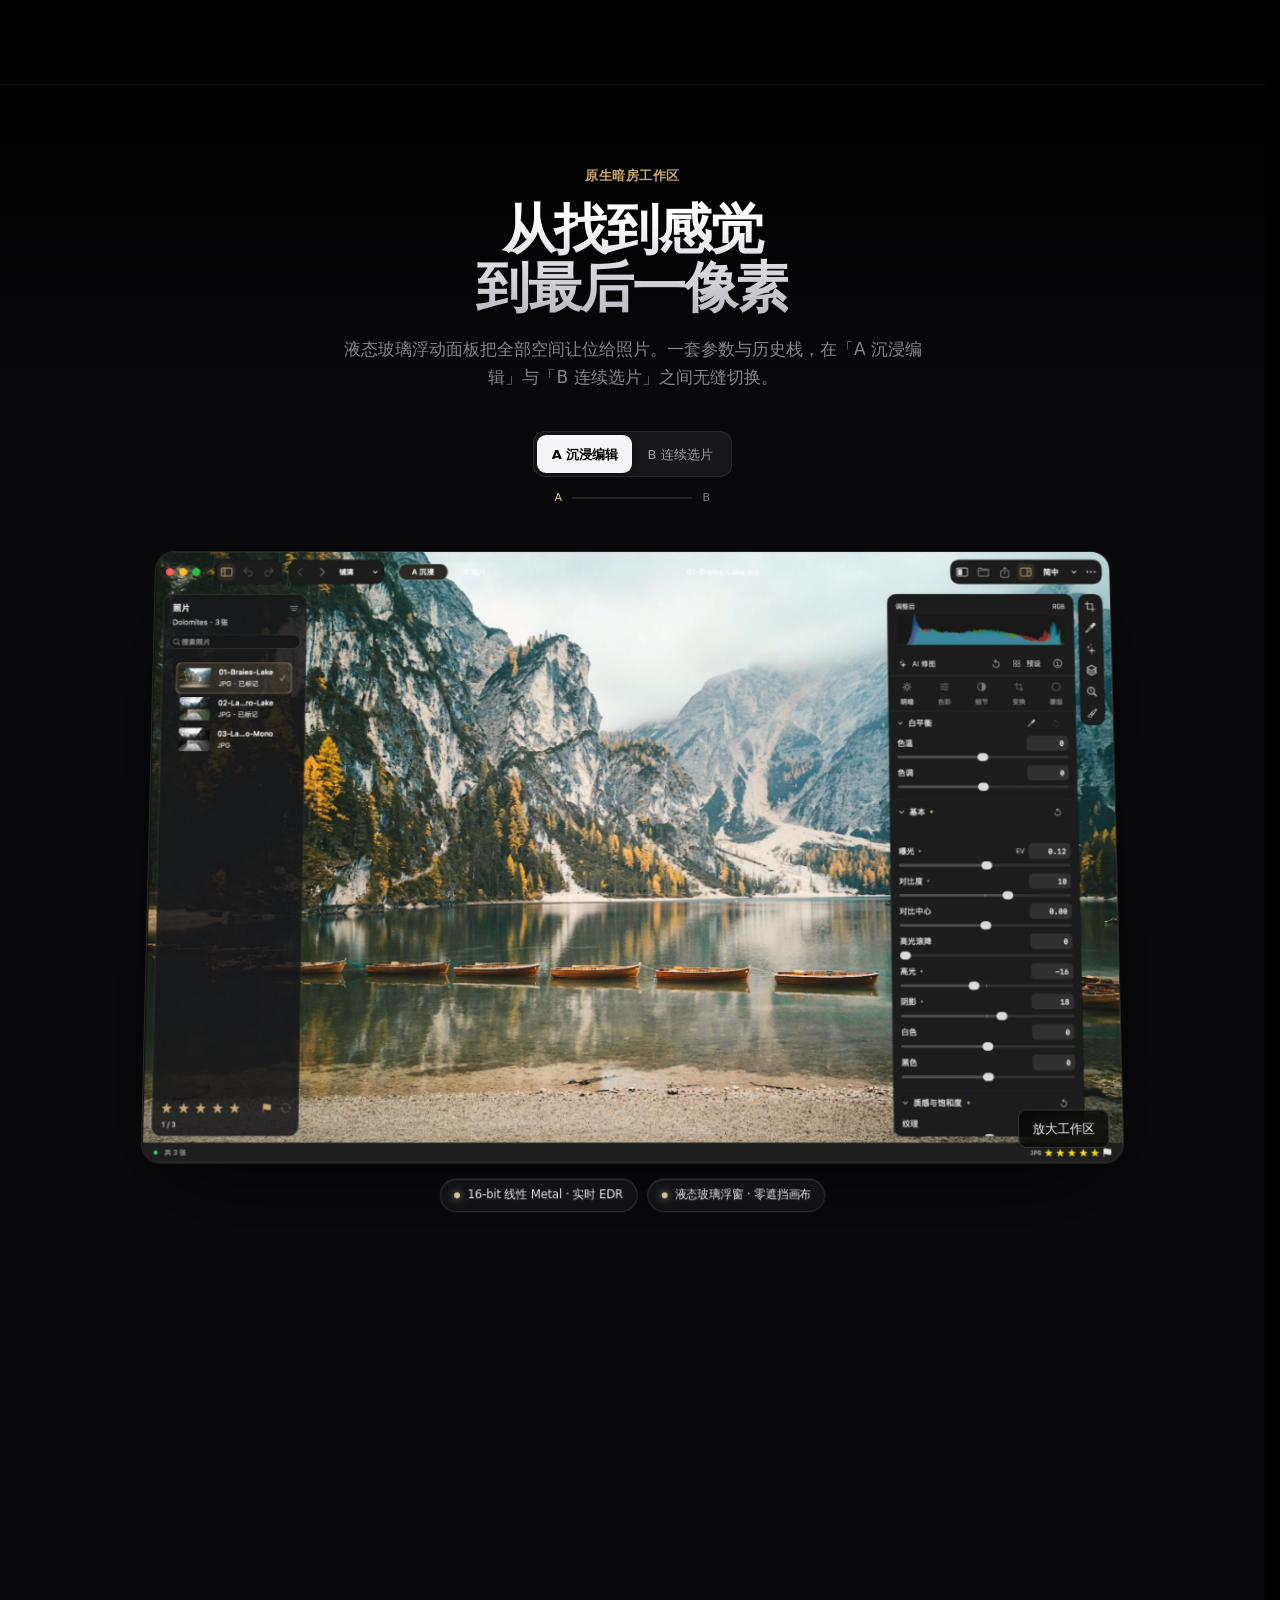
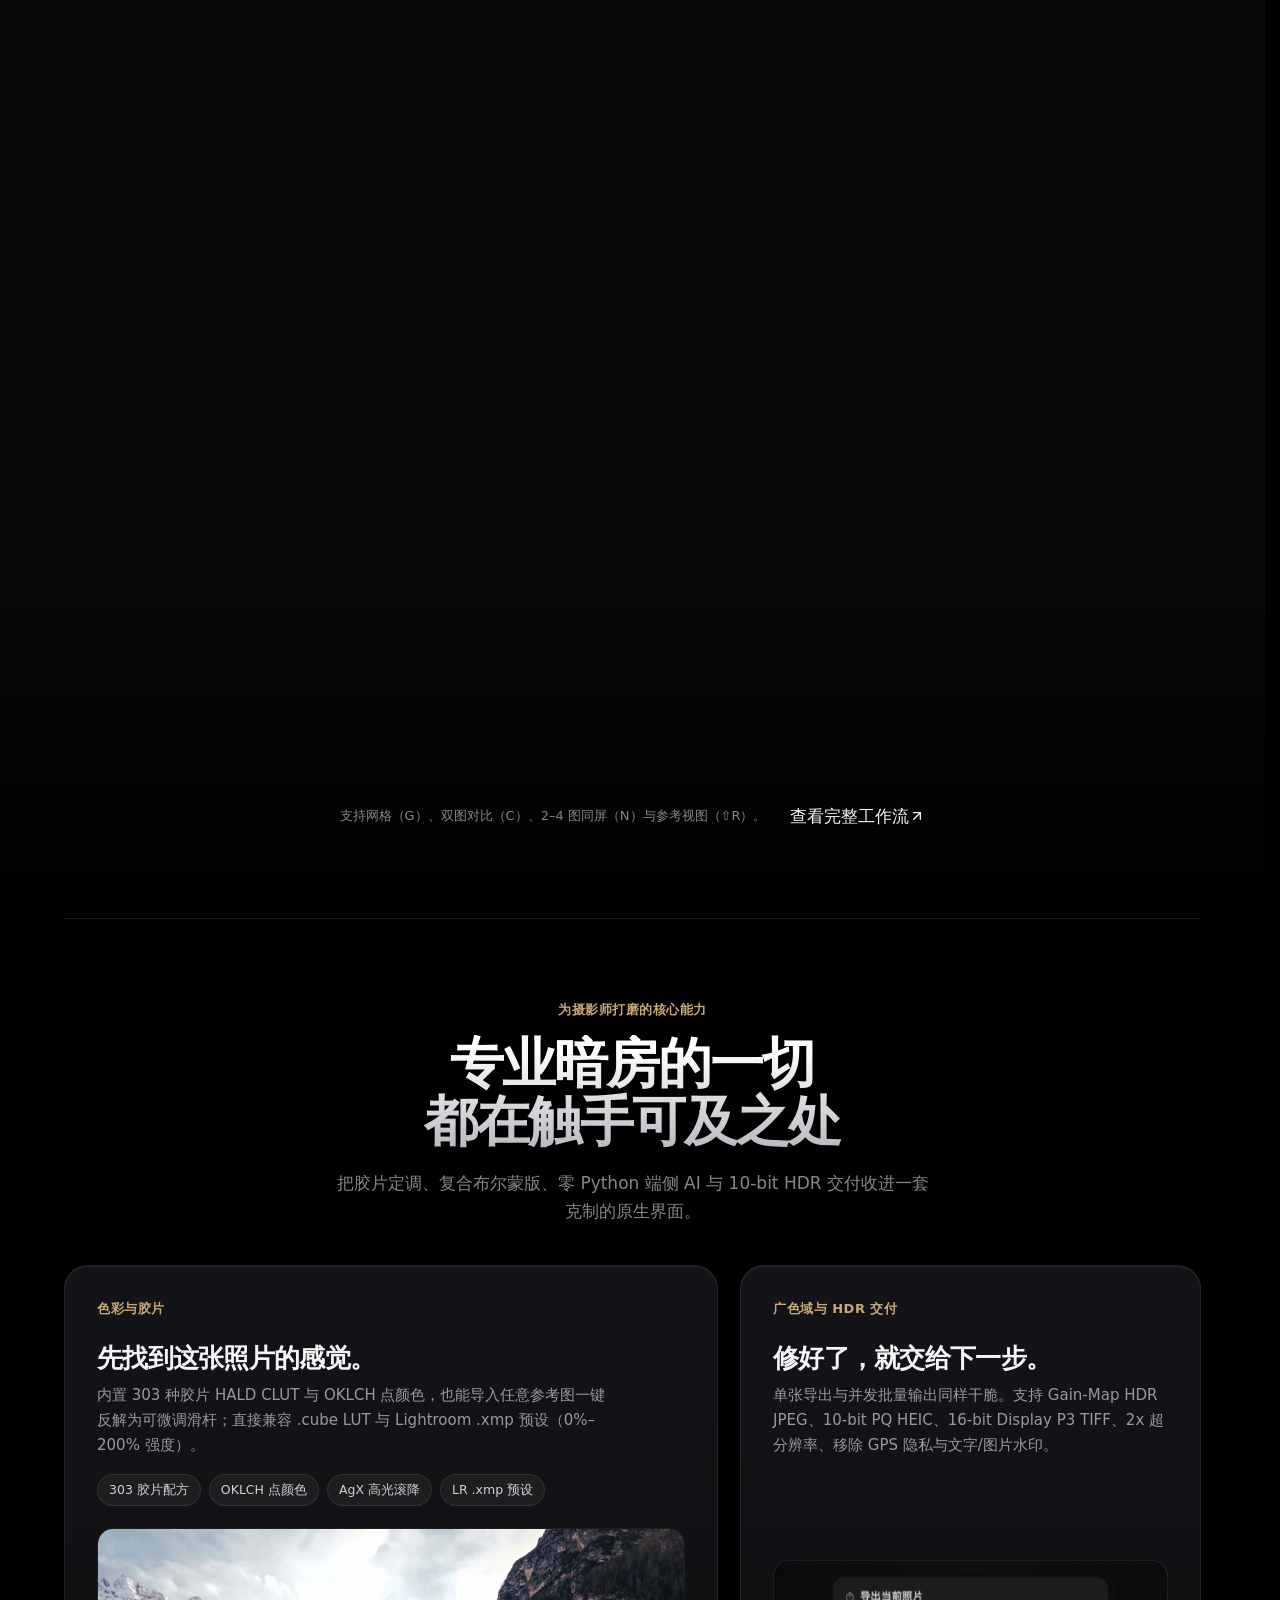
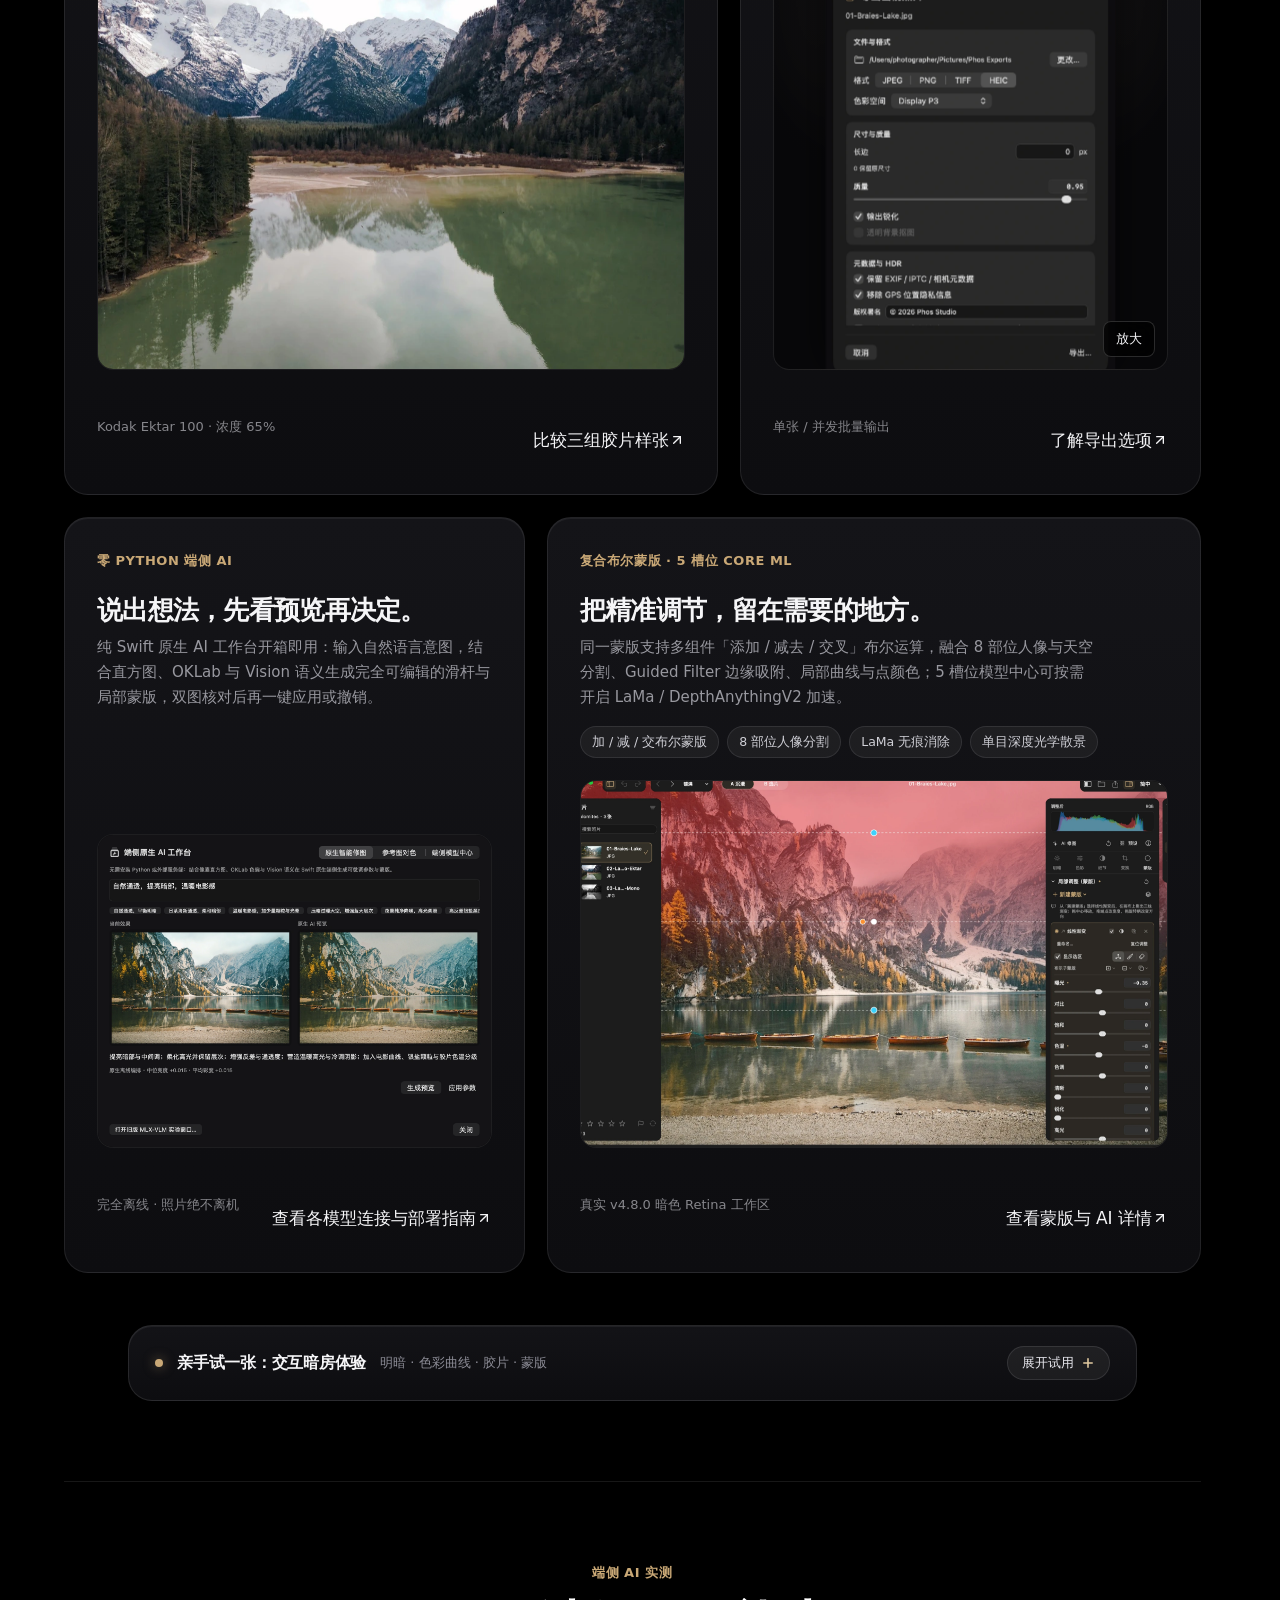
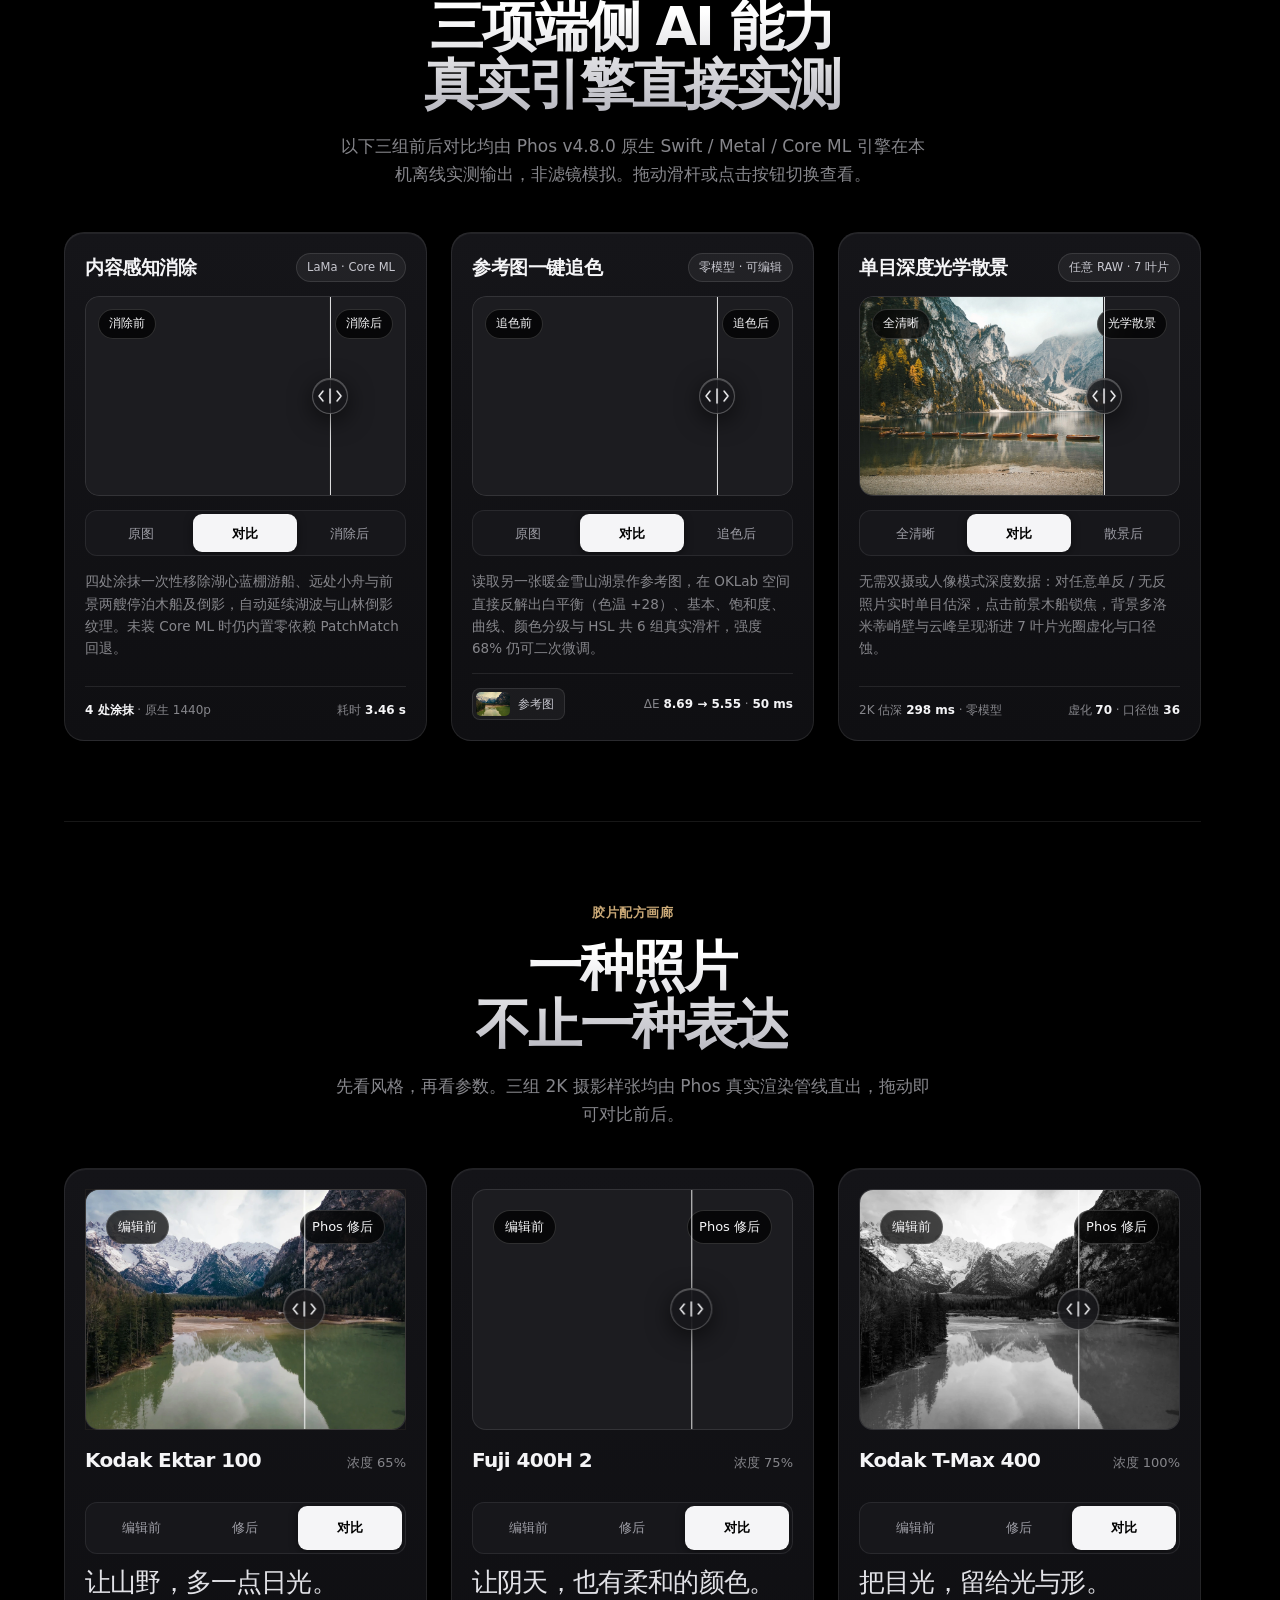
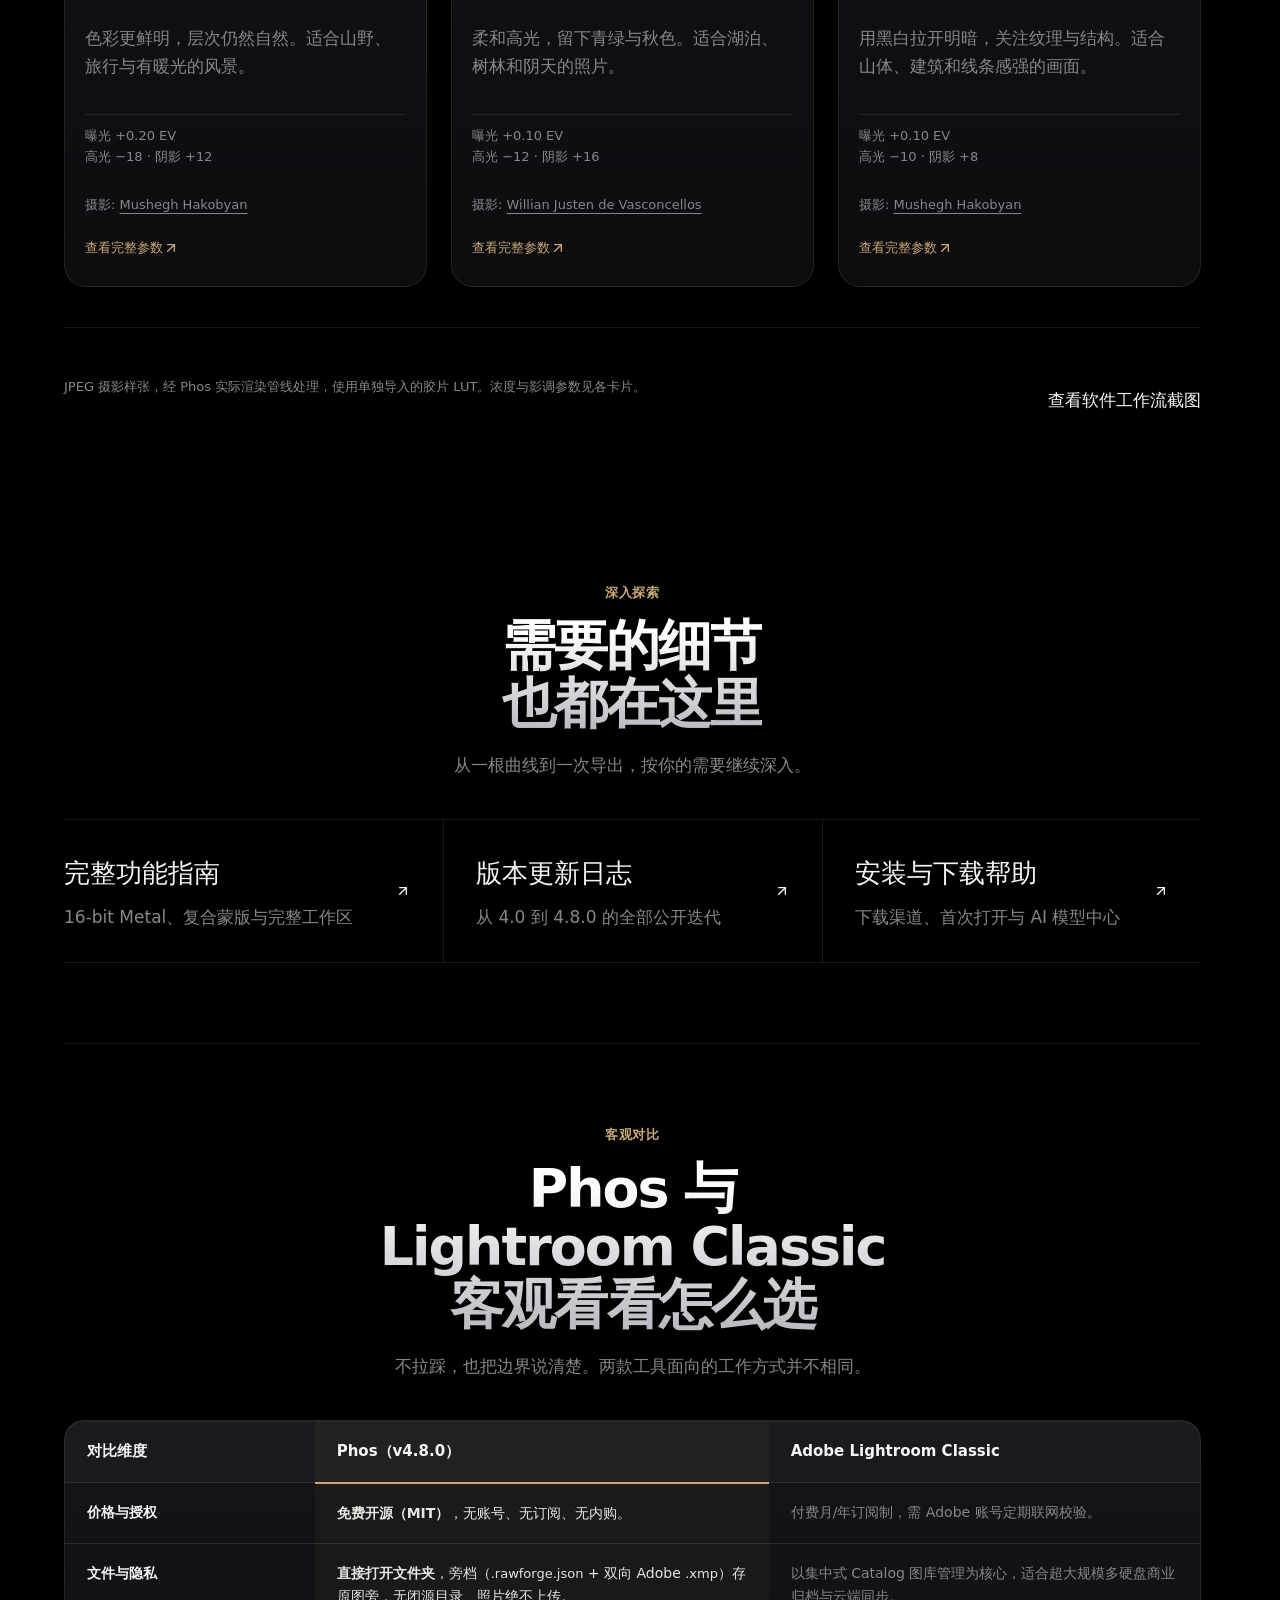
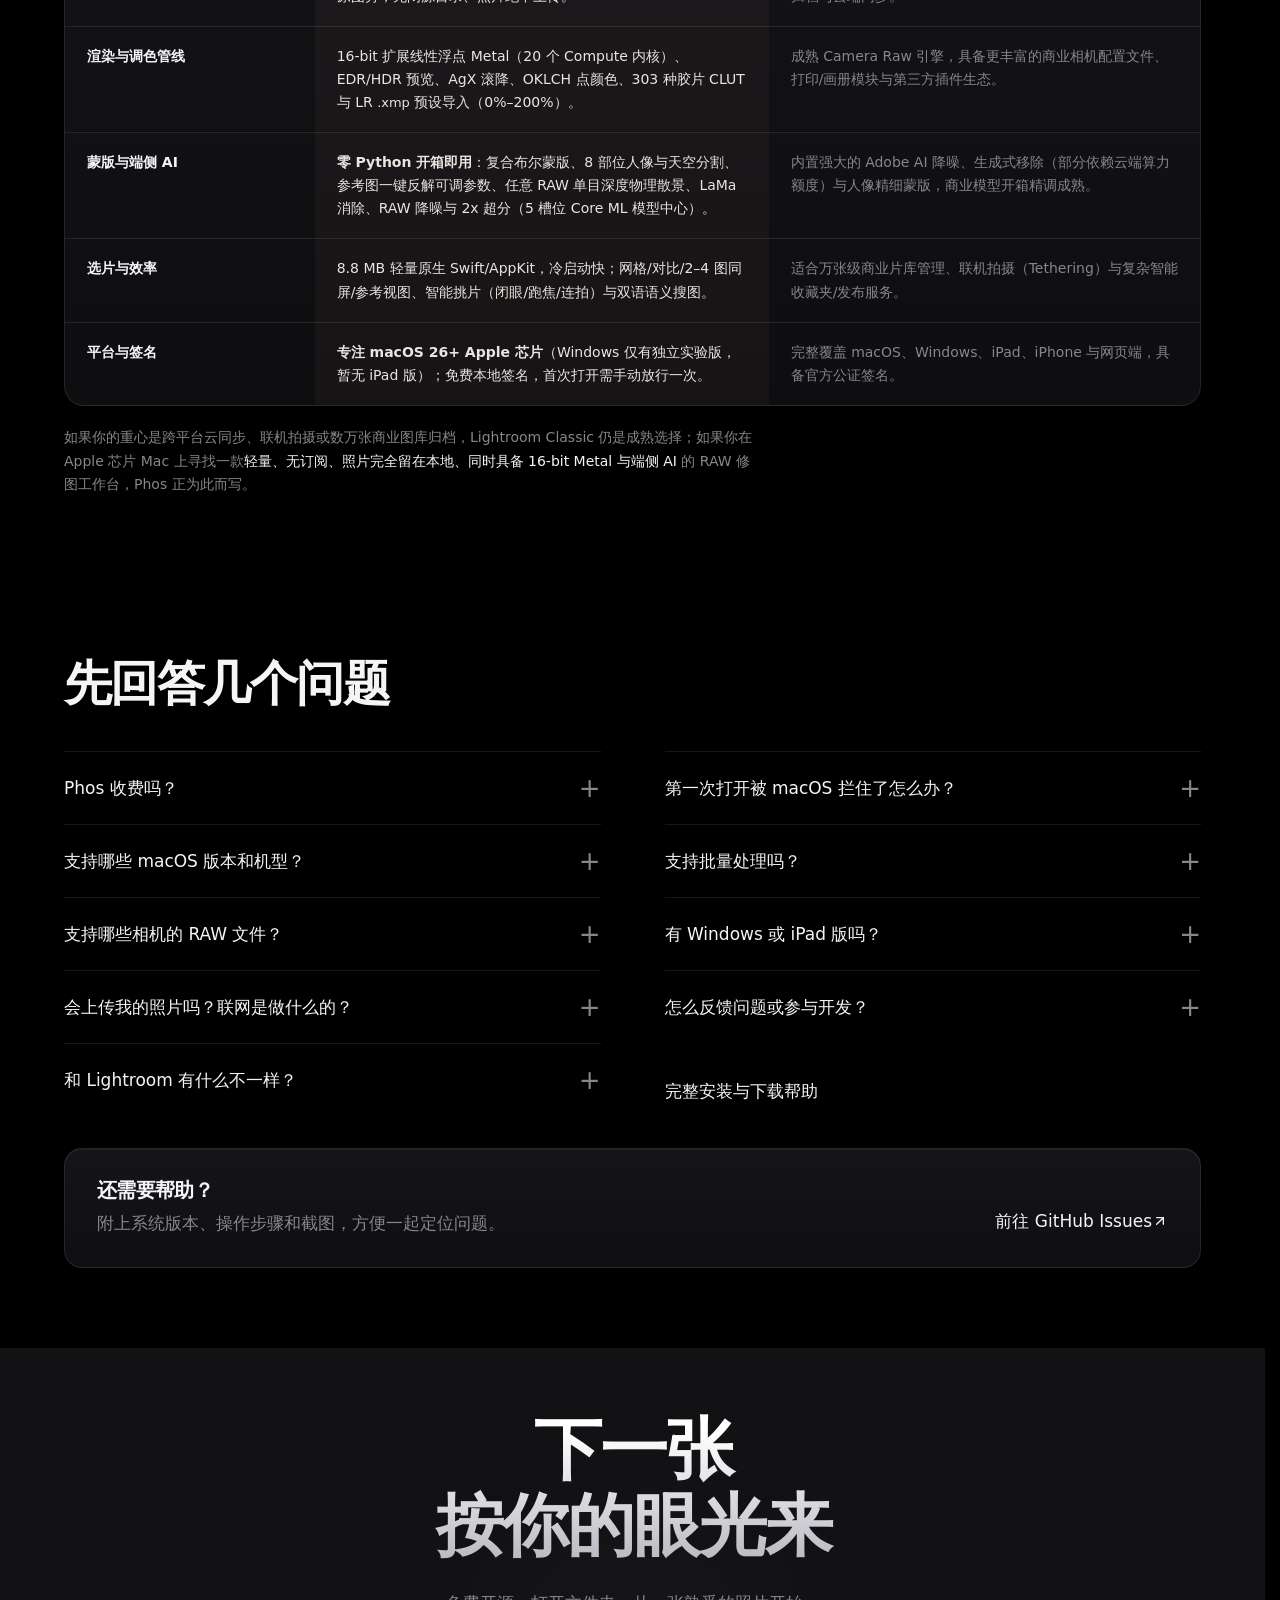
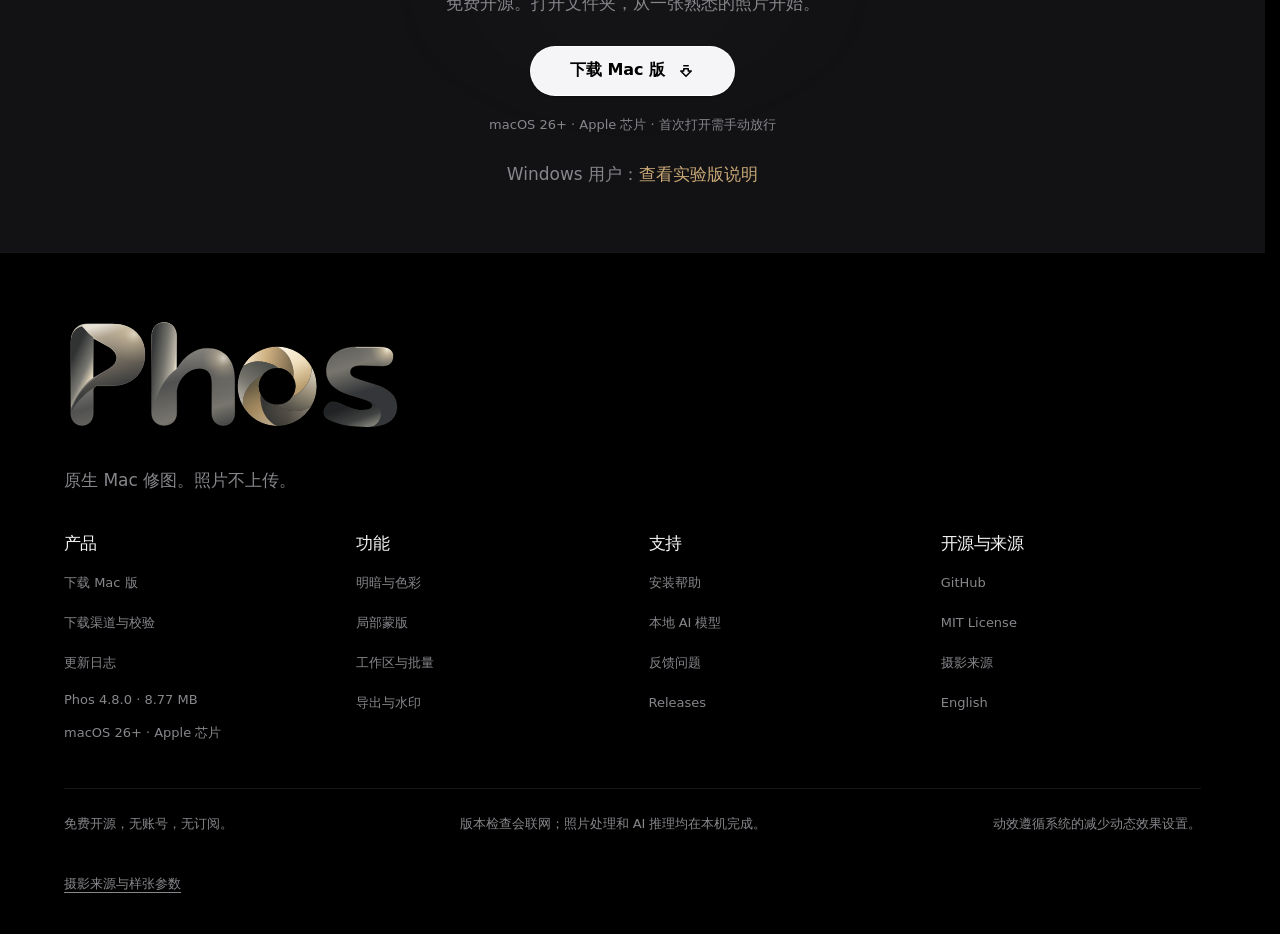
==== commit 298142f6: "chore(release): publish Phos v4.8.0 binaries, changelog and update.json" ====
--- a/index.html
+++ b/index.html
@@ -50,8 +50,8 @@
   "operatingSystem": "macOS 26.0 or later (Apple silicon)",
   "applicationCategory": "MultimediaApplication",
   "applicationSubCategory": "RAW 照片编辑器 / Photo Editing",
-  "softwareVersion": "4.7.2",
-  "fileSize": "8.78MB",
+  "softwareVersion": "4.8.0",
+  "fileSize": "8.77MB",
   "isAccessibleForFree": true,
   "offers": {
     "@type": "Offer",
@@ -180,7 +180,7 @@
 
 <body><a class="skip" href="#main">跳到正文</a>
 
-<nav class="site-nav" aria-label="主导航"><a class="wordmark" href="./" aria-label="Phos"><span class="wordmark-text" translate="no">Phos</span><span class="nav-ver" translate="no">4.7.2</span></a>
+<nav class="site-nav" aria-label="主导航"><a class="wordmark" href="./" aria-label="Phos"><span class="wordmark-text" translate="no">Phos</span><span class="nav-ver" translate="no">4.8.0</span></a>
 <div class="nav-links"><a href="index.html#workspace">工作区</a><a href="features.html">完整功能</a><a href="index.html#studio">试着修图</a><a href="help.html">安装帮助</a></div>
 
 <div class="nav-actions"><button class="command-trigger" type="button" aria-haspopup="dialog"><span>搜索</span><kbd>⌘ K</kbd></button><a class="language" href="en/" aria-label="Switch to English">EN</a><a class="nav-download" href="download/Phos-macOS-apple-silicon.dmg" download="">下载 Mac 版</a><button class="menu-toggle" type="button" aria-haspopup="dialog" aria-expanded="false" aria-controls="mobile-menu" hidden="">菜单<svg width="20" height="20" viewBox="0 0 20 20" fill="none" stroke="currentColor" aria-hidden="true"><path d="M3 6h14M3 14h14"></path></svg></button></div>
@@ -205,14 +205,14 @@
 <h1><span class="hero-brand-text" translate="no">Phos</span><br>属于你的 RAW 暗房</h1>
 <p class="hero-lead">16-bit 扩展线性浮点 Metal 管线与零 Python 端侧 AI。照片永远留在本机，每一步调整随时可逆，免费开源无订阅。</p>
 <div class="hero-actions"><a class="button primary" href="download/Phos-macOS-apple-silicon.dmg" download="">下载 Mac 版<span class="download-icon" aria-hidden="true"><svg class="download-arrow" viewBox="0 0 24 24" width="24" height="24" fill="none" aria-hidden="true"><path d="M12 4v16m-6-6 6 6 6-6" stroke="currentColor" stroke-width="1.8" stroke-linecap="round" stroke-linejoin="round"/></svg></span></a><a class="quiet-link" href="#ai-demos">看真实 AI 实测<span aria-hidden="true">↓</span></a></div>
-<p class="hero-meta">macOS 26+ Apple 芯片原生 · 免费开源 MIT · 8.78 MB · 无需账号 · <a href="help.html#windows">Windows 实验版</a></p>
+<p class="hero-meta">macOS 26+ Apple 芯片原生 · 免费开源 MIT · 8.77 MB · 无需账号 · <a href="help.html#windows">Windows 实验版</a></p>
 </div>
 
 <figure class="hero-photo-story page-width">
 <div class="hero-stage-scrub">
 <div class="photo-comparison signature-product hero-compare" data-compare="hero" data-split="48" data-scroll-scrub="hero" data-scrub-from="48" data-scrub-to="16" data-seam data-edge="all" data-tone="light" data-trigger="enter" data-strength="default">
-<div class="compare-viewport"><picture><source type="image/webp" srcset="images/photo-edits/braies-fuji-after-800.webp?v=472rel 1024w, images/photo-edits/braies-fuji-after-1600.webp?v=472rel 2048w" sizes="(max-width: 760px) 100vw, 1280px"><img class="compare-after" src="images/photo-edits/braies-fuji-after-1600.webp?v=472rel" srcset="images/photo-edits/braies-fuji-after-800.webp?v=472rel 1024w, images/photo-edits/braies-fuji-after-1600.webp?v=472rel 2048w" sizes="(max-width: 760px) 100vw, 1280px" width="2048" height="1280" alt="秋日山湖与木船，经 Phos 胶片和影调调整后的 2K 摄影作品" fetchpriority="high" decoding="async"></picture>
-<div class="compare-before"><picture><source type="image/webp" srcset="images/photo-edits/braies-fuji-before-800.webp?v=472rel 1024w, images/photo-edits/braies-fuji-before-1600.webp?v=472rel 2048w" sizes="(max-width: 760px) 100vw, 1280px"><img src="images/photo-edits/braies-fuji-before-1600.webp?v=472rel" srcset="images/photo-edits/braies-fuji-before-800.webp?v=472rel 1024w, images/photo-edits/braies-fuji-before-1600.webp?v=472rel 2048w" sizes="(max-width: 760px) 100vw, 1280px" width="2048" height="1280" alt="" decoding="async"></picture></div>
+<div class="compare-viewport"><picture><source type="image/webp" srcset="images/photo-edits/braies-fuji-after-800.webp?v=480rel 1024w, images/photo-edits/braies-fuji-after-1600.webp?v=480rel 2048w" sizes="(max-width: 760px) 100vw, 1280px"><img class="compare-after" src="images/photo-edits/braies-fuji-after-1600.webp?v=480rel" srcset="images/photo-edits/braies-fuji-after-800.webp?v=480rel 1024w, images/photo-edits/braies-fuji-after-1600.webp?v=480rel 2048w" sizes="(max-width: 760px) 100vw, 1280px" width="2048" height="1280" alt="秋日山湖与木船，经 Phos 胶片和影调调整后的 2K 摄影作品" fetchpriority="high" decoding="async"></picture>
+<div class="compare-before"><picture><source type="image/webp" srcset="images/photo-edits/braies-fuji-before-800.webp?v=480rel 1024w, images/photo-edits/braies-fuji-before-1600.webp?v=480rel 2048w" sizes="(max-width: 760px) 100vw, 1280px"><img src="images/photo-edits/braies-fuji-before-1600.webp?v=480rel" srcset="images/photo-edits/braies-fuji-before-800.webp?v=480rel 1024w, images/photo-edits/braies-fuji-before-1600.webp?v=480rel 2048w" sizes="(max-width: 760px) 100vw, 1280px" width="2048" height="1280" alt="" decoding="async"></picture></div>
 <div class="compare-labels" aria-hidden="true"><span>编辑前</span><span>Phos 修后</span></div>
 <span class="compare-divider" aria-hidden="true"><span><svg viewBox="0 0 32 24" width="32" height="24" fill="none" aria-hidden="true"><path d="m9 7-4 5 4 5M23 7l4 5-4 5M16 5v14" stroke="currentColor" stroke-width="1.5" stroke-linecap="round" stroke-linejoin="round"/></svg></span></span><input class="compare-range" type="range" min="0" max="100" value="48" step="1" aria-label="Fuji 400H 2 修图前后对比，编辑前画面占比"></div>
 </div>
@@ -250,7 +250,7 @@
 <div class="workspace-scroll-rail" aria-hidden="true"><span class="ws-rail-step" data-step="a">A</span><span class="ws-rail-track"><i class="ws-rail-fill"></i></span><span class="ws-rail-step" data-step="b">B</span></div>
 </div>
 <figure class="workspace-figure">
-<div class="workspace-image" data-seam data-edge="all" data-tone="light" data-trigger="enter" data-strength="quiet"><picture><source type="image/webp" srcset="images/native-20261031/workspace-a.webp?v=472rel"><img src="images/native-20261031/workspace-a.webp?v=472rel" width="2400" height="1498" alt="Phos v4.7.2 A 沉浸暗色工作区" class="workspace-shot active" loading="lazy" decoding="async"></picture><picture><source type="image/webp" srcset="images/native-20261031/workspace-b.webp?v=472rel"><img src="images/native-20261031/workspace-b.webp?v=472rel" width="2400" height="1498" alt="Phos v4.7.2 B 连续选片暗色工作区" class="workspace-shot" aria-hidden="true" loading="lazy" decoding="async"></picture><button class="image-zoom" type="button" data-zoom="workspace-real">放大工作区</button></div>
+<div class="workspace-image" data-seam data-edge="all" data-tone="light" data-trigger="enter" data-strength="quiet"><picture><source type="image/webp" srcset="images/native-20261031/workspace-a.webp?v=480rel"><img src="images/native-20261031/workspace-a.webp?v=480rel" width="2400" height="1498" alt="Phos v4.8.0 A 沉浸暗色工作区" class="workspace-shot active" loading="lazy" decoding="async"></picture><picture><source type="image/webp" srcset="images/native-20261031/workspace-b.webp?v=480rel"><img src="images/native-20261031/workspace-b.webp?v=480rel" width="2400" height="1498" alt="Phos v4.8.0 B 连续选片暗色工作区" class="workspace-shot" aria-hidden="true" loading="lazy" decoding="async"></picture><button class="image-zoom" type="button" data-zoom="workspace-real">放大工作区</button></div>
 <div class="workspace-callouts" aria-hidden="true"><div class="ws-phase-group" data-ws-phase="a"><span class="ws-chip"><i></i>16-bit 线性 Metal · 实时 EDR</span><span class="ws-chip"><i></i>液态玻璃浮窗 · 零遮挡画布</span></div><div class="ws-phase-group" data-ws-phase="b"><span class="ws-chip"><i></i>底部胶片带 · 连续高速挑片</span><span class="ws-chip"><i></i>网格 G · 对比 C · 多图 N · 参考 ⇧R</span></div></div>
 <figcaption id="workspaceCaption" aria-live="polite" data-a="A 沉浸布局 · 浮动液态玻璃面板之间，照片铺满整个暗房画布。" data-b="B 选片布局 · 完整安全画布与底部胶片带，配合网格/对比/多图快速挑片。">A 沉浸布局 · 浮动液态玻璃面板之间，照片铺满整个暗房画布。</figcaption>
 </figure>
@@ -281,7 +281,7 @@
 <ul class="bento-points"><li>303 胶片配方</li><li>OKLCH 点颜色</li><li>AgX 高光滚降</li><li>LR .xmp 预设</li></ul>
 </div>
 <div class="bento-media" data-parallax>
-<img src="images/photo-edits/landro-ektar-after-1600.webp?v=472rel" srcset="images/photo-edits/landro-ektar-after-800.webp?v=472rel 1024w, images/photo-edits/landro-ektar-after-1600.webp?v=472rel 2048w" sizes="(max-width: 1100px) 100vw, 720px" width="2048" height="1536" alt="Kodak Ektar 100 胶片配方呈现的多洛米蒂山湖层次" loading="lazy" decoding="async">
+<img src="images/photo-edits/landro-ektar-after-1600.webp?v=480rel" srcset="images/photo-edits/landro-ektar-after-800.webp?v=480rel 1024w, images/photo-edits/landro-ektar-after-1600.webp?v=480rel 2048w" sizes="(max-width: 1100px) 100vw, 720px" width="2048" height="1536" alt="Kodak Ektar 100 胶片配方呈现的多洛米蒂山湖层次" loading="lazy" decoding="async">
 </div>
 <div class="bento-foot"><span>Kodak Ektar 100 · 浓度 65%</span><a class="text-link" href="#gallery">比较三组胶片样张 ↗</a></div>
 </article>
@@ -293,7 +293,7 @@
 <p>单张导出与并发批量输出同样干脆。支持 Gain-Map HDR JPEG、10-bit PQ HEIC、16-bit Display P3 TIFF、2x 超分辨率、移除 GPS 隐私与文字/图片水印。</p>
 </div>
 <div class="bento-media is-tall" data-parallax>
-<img src="images/native-20261031/export.webp?v=472rel" width="928" height="1318" alt="Phos v4.7.2 原生暗色导出面板，展示 Display P3、HDR、元数据隐私与水印选项" loading="lazy" decoding="async">
+<img src="images/native-20261031/export.webp?v=480rel" width="928" height="1318" alt="Phos v4.8.0 原生暗色导出面板，展示 Display P3、HDR、元数据隐私与水印选项" loading="lazy" decoding="async">
 <button class="image-zoom" type="button" data-zoom="export-real">放大</button>
 </div>
 <div class="bento-foot"><span>单张 / 并发批量输出</span><a class="text-link" href="features.html#export">了解导出选项 ↗</a></div>
@@ -306,7 +306,7 @@
 <p>纯 Swift 原生 AI 工作台开箱即用：输入自然语言意图，结合直方图、OKLab 与 Vision 语义生成完全可编辑的滑杆与局部蒙版，双图核对后再一键应用或撤销。</p>
 </div>
 <div class="bento-media" data-parallax>
-<img src="images/ai-preview.webp?v=472rel" width="1560" height="1240" alt="Phos v4.7.2 端侧原生 AI 工作台实时双图预览与参数建议" loading="lazy" decoding="async">
+<img src="images/ai-preview.webp?v=480rel" width="1560" height="1240" alt="Phos v4.8.0 端侧原生 AI 工作台实时双图预览与参数建议" loading="lazy" decoding="async">
 </div>
 <div class="bento-foot"><span>完全离线 · 照片绝不离机</span><a class="text-link" href="help.html#ai-model">查看各模型连接与部署指南 ↗</a></div>
 </article>
@@ -319,9 +319,9 @@
 <ul class="bento-points"><li>加 / 减 / 交布尔蒙版</li><li>8 部位人像分割</li><li>LaMa 无痕消除</li><li>单目深度光学散景</li></ul>
 </div>
 <div class="bento-media" data-parallax>
-<img src="images/06-linear-gradient-mask.webp?v=472rel" width="2400" height="1498" alt="Phos v4.7.2 线性渐变蒙版控制点与复合布尔子蒙版面板" loading="lazy" decoding="async">
-</div>
-<div class="bento-foot"><span>真实 v4.7.2 暗色 Retina 工作区</span><a class="text-link" href="features.html#masks">查看蒙版与 AI 详情 ↗</a></div>
+<img src="images/06-linear-gradient-mask.webp?v=480rel" width="2400" height="1498" alt="Phos v4.8.0 线性渐变蒙版控制点与复合布尔子蒙版面板" loading="lazy" decoding="async">
+</div>
+<div class="bento-foot"><span>真实 v4.8.0 暗色 Retina 工作区</span><a class="text-link" href="features.html#masks">查看蒙版与 AI 详情 ↗</a></div>
 </article>
 
 </div>
@@ -403,7 +403,7 @@
         <g clip-path="url(#frameClip)">
           <g filter="url(#toneFx)">
             <g id="sceneGroup">
-              <image href="images/photo-edits/braies-fuji-before-1600.webp?v=472rel" x="0" y="0" width="1200" height="760" preserveAspectRatio="xMidYMid slice"></image>
+              <image href="images/photo-edits/braies-fuji-before-1600.webp?v=480rel" x="0" y="0" width="1200" height="760" preserveAspectRatio="xMidYMid slice"></image>
               <rect id="maskLayer" x="0" y="0" width="1200" height="760" fill="url(#maskGrad)" opacity="0" style="mix-blend-mode:screen;transition:opacity .3s ease"></rect>
             </g>
           </g>
@@ -416,7 +416,7 @@
             </defs>
             <path id="brushEffect" fill="none" stroke="#fff" stroke-width="70" stroke-linecap="round" stroke-linejoin="round" opacity="0.35"></path>
             <image id="rangeEffect" x="0" y="0" width="1200" height="760" opacity="0"></image>
-            <image id="depthEffect" x="0" y="0" width="1200" height="760" href="images/photo-edits/braies-fuji-before-1600.webp?v=472rel" preserveAspectRatio="xMidYMid slice" mask="url(#paintedRegion)" filter="url(#depthBlur)" opacity="0"></image>
+            <image id="depthEffect" x="0" y="0" width="1200" height="760" href="images/photo-edits/braies-fuji-before-1600.webp?v=480rel" preserveAspectRatio="xMidYMid slice" mask="url(#paintedRegion)" filter="url(#depthBlur)" opacity="0"></image>
           </g>
           <g id="guides" opacity="0" style="transition:opacity .28s ease">
             <g id="linearGuides" stroke="#fff" stroke-opacity="0.78" stroke-width="1.4" stroke-dasharray="7 6" fill="none">
@@ -588,7 +588,7 @@
 
 <h2>三项端侧 AI 能力<br>真实引擎直接实测</h2>
 
-<p>以下三组前后对比均由 Phos v4.7.2 原生 Swift / Metal / Core ML 引擎在本机离线实测输出，非滤镜模拟。拖动滑杆或点击按钮切换查看。</p></div>
+<p>以下三组前后对比均由 Phos v4.8.0 原生 Swift / Metal / Core ML 引擎在本机离线实测输出，非滤镜模拟。拖动滑杆或点击按钮切换查看。</p></div>
 
 <div class="ai-demo-grid">
 
@@ -600,9 +600,9 @@
 
 <div class="photo-comparison" data-compare="ai-remove" data-split="50" data-scroll-scrub="ai" data-scrub-index="0" data-scrub-from="76" data-scrub-to="20">
 
-<div class="compare-viewport"><img class="compare-after" src="images/ai-demos/remove-after.webp?v=472rel" width="1440" height="900" alt="使用 Phos 本地 LaMa 内容感知消除抹去湖面游船与停泊木船后的纯净倒影" loading="lazy" decoding="async">
-
-<div class="compare-before"><img src="images/ai-demos/remove-before.webp?v=472rel" width="1440" height="900" alt="" loading="lazy" decoding="async"></div>
+<div class="compare-viewport"><img class="compare-after" src="images/ai-demos/remove-after.webp?v=480rel" width="1440" height="900" alt="使用 Phos 本地 LaMa 内容感知消除抹去湖面游船与停泊木船后的纯净倒影" loading="lazy" decoding="async">
+
+<div class="compare-before"><img src="images/ai-demos/remove-before.webp?v=480rel" width="1440" height="900" alt="" loading="lazy" decoding="async"></div>
 
 <div class="compare-labels" aria-hidden="true"><span>消除前</span><span>消除后</span></div>
 
@@ -626,9 +626,9 @@
 
 <div class="photo-comparison" data-compare="ai-match" data-split="50" data-scroll-scrub="ai" data-scrub-index="1" data-scrub-from="76" data-scrub-to="20">
 
-<div class="compare-viewport"><img class="compare-after" src="images/ai-demos/colormatch-after.webp?v=472rel" width="2048" height="1280" alt="阴天多洛米蒂山湖经 Phos 参考图一键追色转为冷暖对比胶片色调后的效果" loading="lazy" decoding="async">
-
-<div class="compare-before"><img src="images/ai-demos/colormatch-before.webp?v=472rel" width="2048" height="1280" alt="" loading="lazy" decoding="async"></div>
+<div class="compare-viewport"><img class="compare-after" src="images/ai-demos/colormatch-after.webp?v=480rel" width="2048" height="1280" alt="阴天多洛米蒂山湖经 Phos 参考图一键追色转为冷暖对比胶片色调后的效果" loading="lazy" decoding="async">
+
+<div class="compare-before"><img src="images/ai-demos/colormatch-before.webp?v=480rel" width="2048" height="1280" alt="" loading="lazy" decoding="async"></div>
 
 <div class="compare-labels" aria-hidden="true"><span>追色前</span><span>追色后</span></div>
 
@@ -640,7 +640,7 @@
 
 <p>读取另一张暖金雪山湖景作参考图，在 OKLab 空间直接反解出白平衡（色温 +28）、基本、饱和度、曲线、颜色分级与 HSL 共 6 组真实滑杆，强度 68% 仍可二次微调。</p>
 
-<div class="ai-demo-metrics"><span class="ref-chip"><img src="images/ai-demos/colormatch-ref.webp?v=472rel" width="480" height="360" alt="暖金胶片调色参考图" loading="lazy" decoding="async"><span>参考图</span></span><span>ΔE <strong>8.69 → 5.55</strong> · <strong>50 ms</strong></span></div>
+<div class="ai-demo-metrics"><span class="ref-chip"><img src="images/ai-demos/colormatch-ref.webp?v=480rel" width="480" height="360" alt="暖金胶片调色参考图" loading="lazy" decoding="async"><span>参考图</span></span><span>ΔE <strong>8.69 → 5.55</strong> · <strong>50 ms</strong></span></div>
 
 </article>
 
@@ -652,9 +652,9 @@
 
 <div class="photo-comparison" data-compare="ai-bokeh" data-split="50" data-scroll-scrub="ai" data-scrub-index="2" data-scrub-from="76" data-scrub-to="20">
 
-<div class="compare-viewport"><img class="compare-after" src="images/ai-demos/bokeh-after.webp?v=472rel" width="2048" height="1280" alt="Phos 单目估深并将焦平面锁定在前景木船，远景多洛米蒂雪峰呈现七边形光圈虚化" loading="lazy" decoding="async">
-
-<div class="compare-before"><img src="images/ai-demos/bokeh-before.webp?v=472rel" width="2048" height="1280" alt="" loading="lazy" decoding="async"></div>
+<div class="compare-viewport"><img class="compare-after" src="images/ai-demos/bokeh-after.webp?v=480rel" width="2048" height="1280" alt="Phos 单目估深并将焦平面锁定在前景木船，远景多洛米蒂雪峰呈现七边形光圈虚化" loading="lazy" decoding="async">
+
+<div class="compare-before"><img src="images/ai-demos/bokeh-before.webp?v=480rel" width="2048" height="1280" alt="" loading="lazy" decoding="async"></div>
 
 <div class="compare-labels" aria-hidden="true"><span>全清晰</span><span>光学散景</span></div>
 
@@ -690,9 +690,9 @@
 
 <div class="photo-comparison " data-compare="look-0" data-split="0" data-scroll-scrub="look" data-scrub-index="0" data-scrub-from="68" data-scrub-to="18" data-seam data-edge="all" data-tone="light" data-trigger="enter" data-strength="quiet">
 
-<div class="compare-viewport"><picture><source type="image/webp" srcset="images/photo-edits/landro-ektar-after-800.webp?v=472rel 1024w, images/photo-edits/landro-ektar-after-1600.webp?v=472rel 2048w" sizes="(max-width: 760px) 100vw, 400px"><img class="compare-after" src="images/photo-edits/landro-ektar-after-1600.webp?v=472rel" srcset="images/photo-edits/landro-ektar-after-800.webp?v=472rel 1024w, images/photo-edits/landro-ektar-after-1600.webp?v=472rel 2048w" sizes="(max-width: 760px) 100vw, 400px" width="2048" height="1536" alt="让山野，多一点日光。 胶片效果" loading="lazy" decoding="async"></picture>
-
-<div class="compare-before"><picture><source type="image/webp" srcset="images/photo-edits/landro-ektar-before-800.webp?v=472rel 1024w, images/photo-edits/landro-ektar-before-1600.webp?v=472rel 2048w" sizes="(max-width: 760px) 100vw, 400px"><img src="images/photo-edits/landro-ektar-before-1600.webp?v=472rel" srcset="images/photo-edits/landro-ektar-before-800.webp?v=472rel 1024w, images/photo-edits/landro-ektar-before-1600.webp?v=472rel 2048w" sizes="(max-width: 760px) 100vw, 400px" width="2048" height="1536" alt="" loading="lazy" decoding="async"></picture></div>
+<div class="compare-viewport"><picture><source type="image/webp" srcset="images/photo-edits/landro-ektar-after-800.webp?v=480rel 1024w, images/photo-edits/landro-ektar-after-1600.webp?v=480rel 2048w" sizes="(max-width: 760px) 100vw, 400px"><img class="compare-after" src="images/photo-edits/landro-ektar-after-1600.webp?v=480rel" srcset="images/photo-edits/landro-ektar-after-800.webp?v=480rel 1024w, images/photo-edits/landro-ektar-after-1600.webp?v=480rel 2048w" sizes="(max-width: 760px) 100vw, 400px" width="2048" height="1536" alt="让山野，多一点日光。 胶片效果" loading="lazy" decoding="async"></picture>
+
+<div class="compare-before"><picture><source type="image/webp" srcset="images/photo-edits/landro-ektar-before-800.webp?v=480rel 1024w, images/photo-edits/landro-ektar-before-1600.webp?v=480rel 2048w" sizes="(max-width: 760px) 100vw, 400px"><img src="images/photo-edits/landro-ektar-before-1600.webp?v=480rel" srcset="images/photo-edits/landro-ektar-before-800.webp?v=480rel 1024w, images/photo-edits/landro-ektar-before-1600.webp?v=480rel 2048w" sizes="(max-width: 760px) 100vw, 400px" width="2048" height="1536" alt="" loading="lazy" decoding="async"></picture></div>
 
 <div class="compare-labels" aria-hidden="true"><span>编辑前</span><span>Phos 修后</span></div>
 
@@ -718,9 +718,9 @@
 
 <div class="photo-comparison " data-compare="look-1" data-split="0" data-scroll-scrub="look" data-scrub-index="1" data-scrub-from="68" data-scrub-to="18">
 
-<div class="compare-viewport"><picture><source type="image/webp" srcset="images/photo-edits/braies-fuji-after-800.webp?v=472rel 1024w, images/photo-edits/braies-fuji-after-1600.webp?v=472rel 2048w" sizes="(max-width: 760px) 100vw, 400px"><img class="compare-after" src="images/photo-edits/braies-fuji-after-1600.webp?v=472rel" srcset="images/photo-edits/braies-fuji-after-800.webp?v=472rel 1024w, images/photo-edits/braies-fuji-after-1600.webp?v=472rel 2048w" sizes="(max-width: 760px) 100vw, 400px" width="2048" height="1280" alt="让阴天，也有柔和的颜色。 胶片效果" loading="lazy" decoding="async"></picture>
-
-<div class="compare-before"><picture><source type="image/webp" srcset="images/photo-edits/braies-fuji-before-800.webp?v=472rel 1024w, images/photo-edits/braies-fuji-before-1600.webp?v=472rel 2048w" sizes="(max-width: 760px) 100vw, 400px"><img src="images/photo-edits/braies-fuji-before-1600.webp?v=472rel" srcset="images/photo-edits/braies-fuji-before-800.webp?v=472rel 1024w, images/photo-edits/braies-fuji-before-1600.webp?v=472rel 2048w" sizes="(max-width: 760px) 100vw, 400px" width="2048" height="1280" alt="" loading="lazy" decoding="async"></picture></div>
+<div class="compare-viewport"><picture><source type="image/webp" srcset="images/photo-edits/braies-fuji-after-800.webp?v=480rel 1024w, images/photo-edits/braies-fuji-after-1600.webp?v=480rel 2048w" sizes="(max-width: 760px) 100vw, 400px"><img class="compare-after" src="images/photo-edits/braies-fuji-after-1600.webp?v=480rel" srcset="images/photo-edits/braies-fuji-after-800.webp?v=480rel 1024w, images/photo-edits/braies-fuji-after-1600.webp?v=480rel 2048w" sizes="(max-width: 760px) 100vw, 400px" width="2048" height="1280" alt="让阴天，也有柔和的颜色。 胶片效果" loading="lazy" decoding="async"></picture>
+
+<div class="compare-before"><picture><source type="image/webp" srcset="images/photo-edits/braies-fuji-before-800.webp?v=480rel 1024w, images/photo-edits/braies-fuji-before-1600.webp?v=480rel 2048w" sizes="(max-width: 760px) 100vw, 400px"><img src="images/photo-edits/braies-fuji-before-1600.webp?v=480rel" srcset="images/photo-edits/braies-fuji-before-800.webp?v=480rel 1024w, images/photo-edits/braies-fuji-before-1600.webp?v=480rel 2048w" sizes="(max-width: 760px) 100vw, 400px" width="2048" height="1280" alt="" loading="lazy" decoding="async"></picture></div>
 
 <div class="compare-labels" aria-hidden="true"><span>编辑前</span><span>Phos 修后</span></div>
 
@@ -746,9 +746,9 @@
 
 <div class="photo-comparison " data-compare="look-2" data-split="0" data-scroll-scrub="look" data-scrub-index="2" data-scrub-from="68" data-scrub-to="18">
 
-<div class="compare-viewport"><picture><source type="image/webp" srcset="images/photo-edits/landro-tmax-after-800.webp?v=472rel 1024w, images/photo-edits/landro-tmax-after-1600.webp?v=472rel 2048w" sizes="(max-width: 760px) 100vw, 400px"><img class="compare-after" src="images/photo-edits/landro-tmax-after-1600.webp?v=472rel" srcset="images/photo-edits/landro-tmax-after-800.webp?v=472rel 1024w, images/photo-edits/landro-tmax-after-1600.webp?v=472rel 2048w" sizes="(max-width: 760px) 100vw, 400px" width="2048" height="1536" alt="把目光，留给光与形。 胶片效果" loading="lazy" decoding="async"></picture>
-
-<div class="compare-before"><picture><source type="image/webp" srcset="images/photo-edits/landro-tmax-before-800.webp?v=472rel 1024w, images/photo-edits/landro-tmax-before-1600.webp?v=472rel 2048w" sizes="(max-width: 760px) 100vw, 400px"><img src="images/photo-edits/landro-tmax-before-1600.webp?v=472rel" srcset="images/photo-edits/landro-tmax-before-800.webp?v=472rel 1024w, images/photo-edits/landro-tmax-before-1600.webp?v=472rel 2048w" sizes="(max-width: 760px) 100vw, 400px" width="2048" height="1536" alt="" loading="lazy" decoding="async"></picture></div>
+<div class="compare-viewport"><picture><source type="image/webp" srcset="images/photo-edits/landro-tmax-after-800.webp?v=480rel 1024w, images/photo-edits/landro-tmax-after-1600.webp?v=480rel 2048w" sizes="(max-width: 760px) 100vw, 400px"><img class="compare-after" src="images/photo-edits/landro-tmax-after-1600.webp?v=480rel" srcset="images/photo-edits/landro-tmax-after-800.webp?v=480rel 1024w, images/photo-edits/landro-tmax-after-1600.webp?v=480rel 2048w" sizes="(max-width: 760px) 100vw, 400px" width="2048" height="1536" alt="把目光，留给光与形。 胶片效果" loading="lazy" decoding="async"></picture>
+
+<div class="compare-before"><picture><source type="image/webp" srcset="images/photo-edits/landro-tmax-before-800.webp?v=480rel 1024w, images/photo-edits/landro-tmax-before-1600.webp?v=480rel 2048w" sizes="(max-width: 760px) 100vw, 400px"><img src="images/photo-edits/landro-tmax-before-1600.webp?v=480rel" srcset="images/photo-edits/landro-tmax-before-800.webp?v=480rel 1024w, images/photo-edits/landro-tmax-before-1600.webp?v=480rel 2048w" sizes="(max-width: 760px) 100vw, 400px" width="2048" height="1536" alt="" loading="lazy" decoding="async"></picture></div>
 
 <div class="compare-labels" aria-hidden="true"><span>编辑前</span><span>Phos 修后</span></div>
 
@@ -784,7 +784,7 @@
 
 <p>从一根曲线到一次导出，按你的需要继续深入。</p></div>
 
-<div class="resource-links"><a class="resource-link" href="features.html"><span><strong>完整功能指南</strong><small>16-bit Metal、复合蒙版与完整工作区</small></span><span aria-hidden="true">↗</span></a><a class="resource-link" href="changelog.html"><span><strong>版本更新日志</strong><small>从 4.0 到 4.7.2 的全部公开迭代</small></span><span aria-hidden="true">↗</span></a><a class="resource-link" href="help.html"><span><strong>安装与下载帮助</strong><small>下载渠道、首次打开与 AI 模型中心</small></span><span aria-hidden="true">↗</span></a></div>
+<div class="resource-links"><a class="resource-link" href="features.html"><span><strong>完整功能指南</strong><small>16-bit Metal、复合蒙版与完整工作区</small></span><span aria-hidden="true">↗</span></a><a class="resource-link" href="changelog.html"><span><strong>版本更新日志</strong><small>从 4.0 到 4.8.0 的全部公开迭代</small></span><span aria-hidden="true">↗</span></a><a class="resource-link" href="help.html"><span><strong>安装与下载帮助</strong><small>下载渠道、首次打开与 AI 模型中心</small></span><span aria-hidden="true">↗</span></a></div>
 
 </section>
 
@@ -802,7 +802,7 @@
 <thead>
 <tr>
 <th scope="col">对比维度</th>
-<th scope="col" class="col-phos">Phos（v4.7.2）</th>
+<th scope="col" class="col-phos">Phos（v4.8.0）</th>
 <th scope="col">Adobe Lightroom Classic</th>
 </tr>
 </thead>
@@ -1010,7 +1010,7 @@
 <li><a href="help.html#download-help">下载渠道与校验</a></li>
 <li><a href="changelog.html">更新日志</a></li></ul>
 
-<p>Phos 4.7.2 · 8.78 MB</p>
+<p>Phos 4.8.0 · 8.77 MB</p>
 <p>macOS 26+ · Apple 芯片</p></div>
 
 <div>
--- a/assets/editor-demo.css
+++ b/assets/editor-demo.css
@@ -1,4 +1,4 @@
-/* Phos Interactive Web Darkroom Studio — aligned with Phos v4.7.2 Liquid Glass darkroom */
+/* Phos Interactive Web Darkroom Studio — aligned with Phos v4.8.0 Liquid Glass darkroom */
 
 .try-editor.page-width {
   margin-top: 52px;
